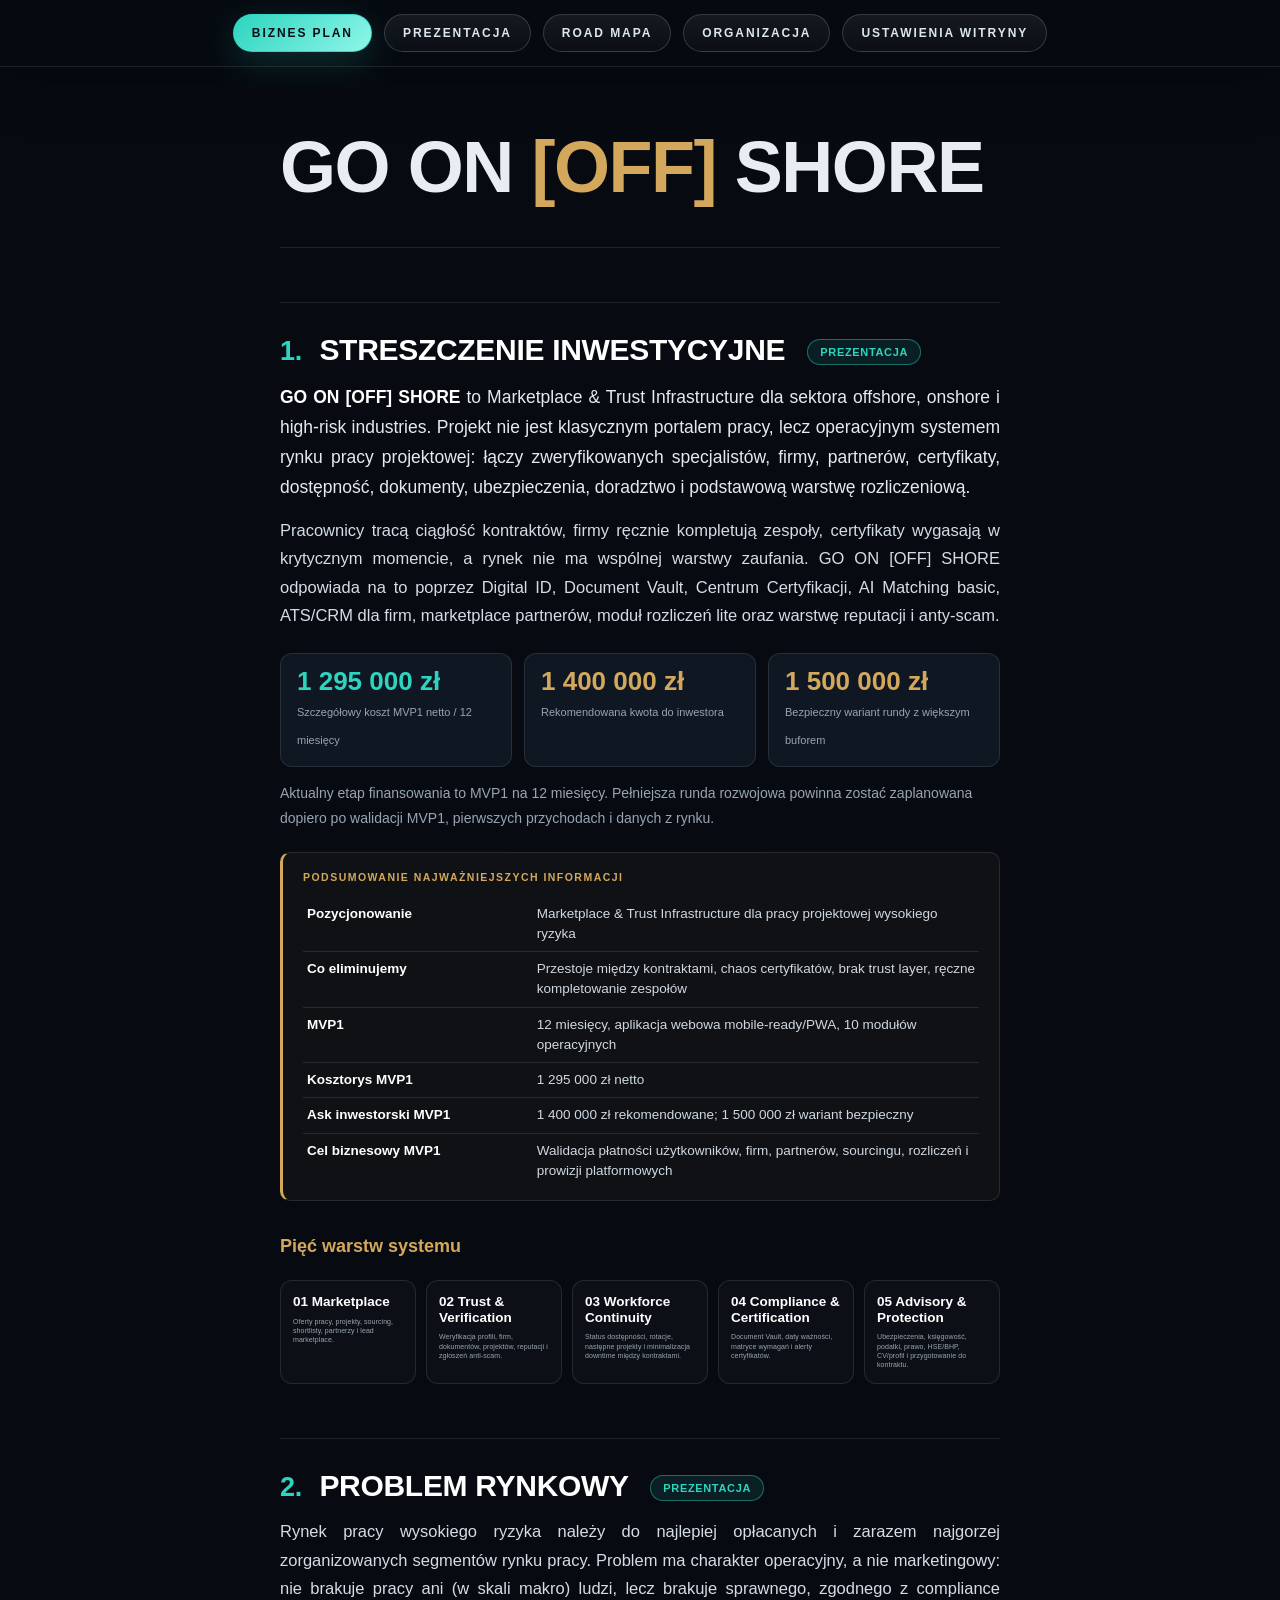
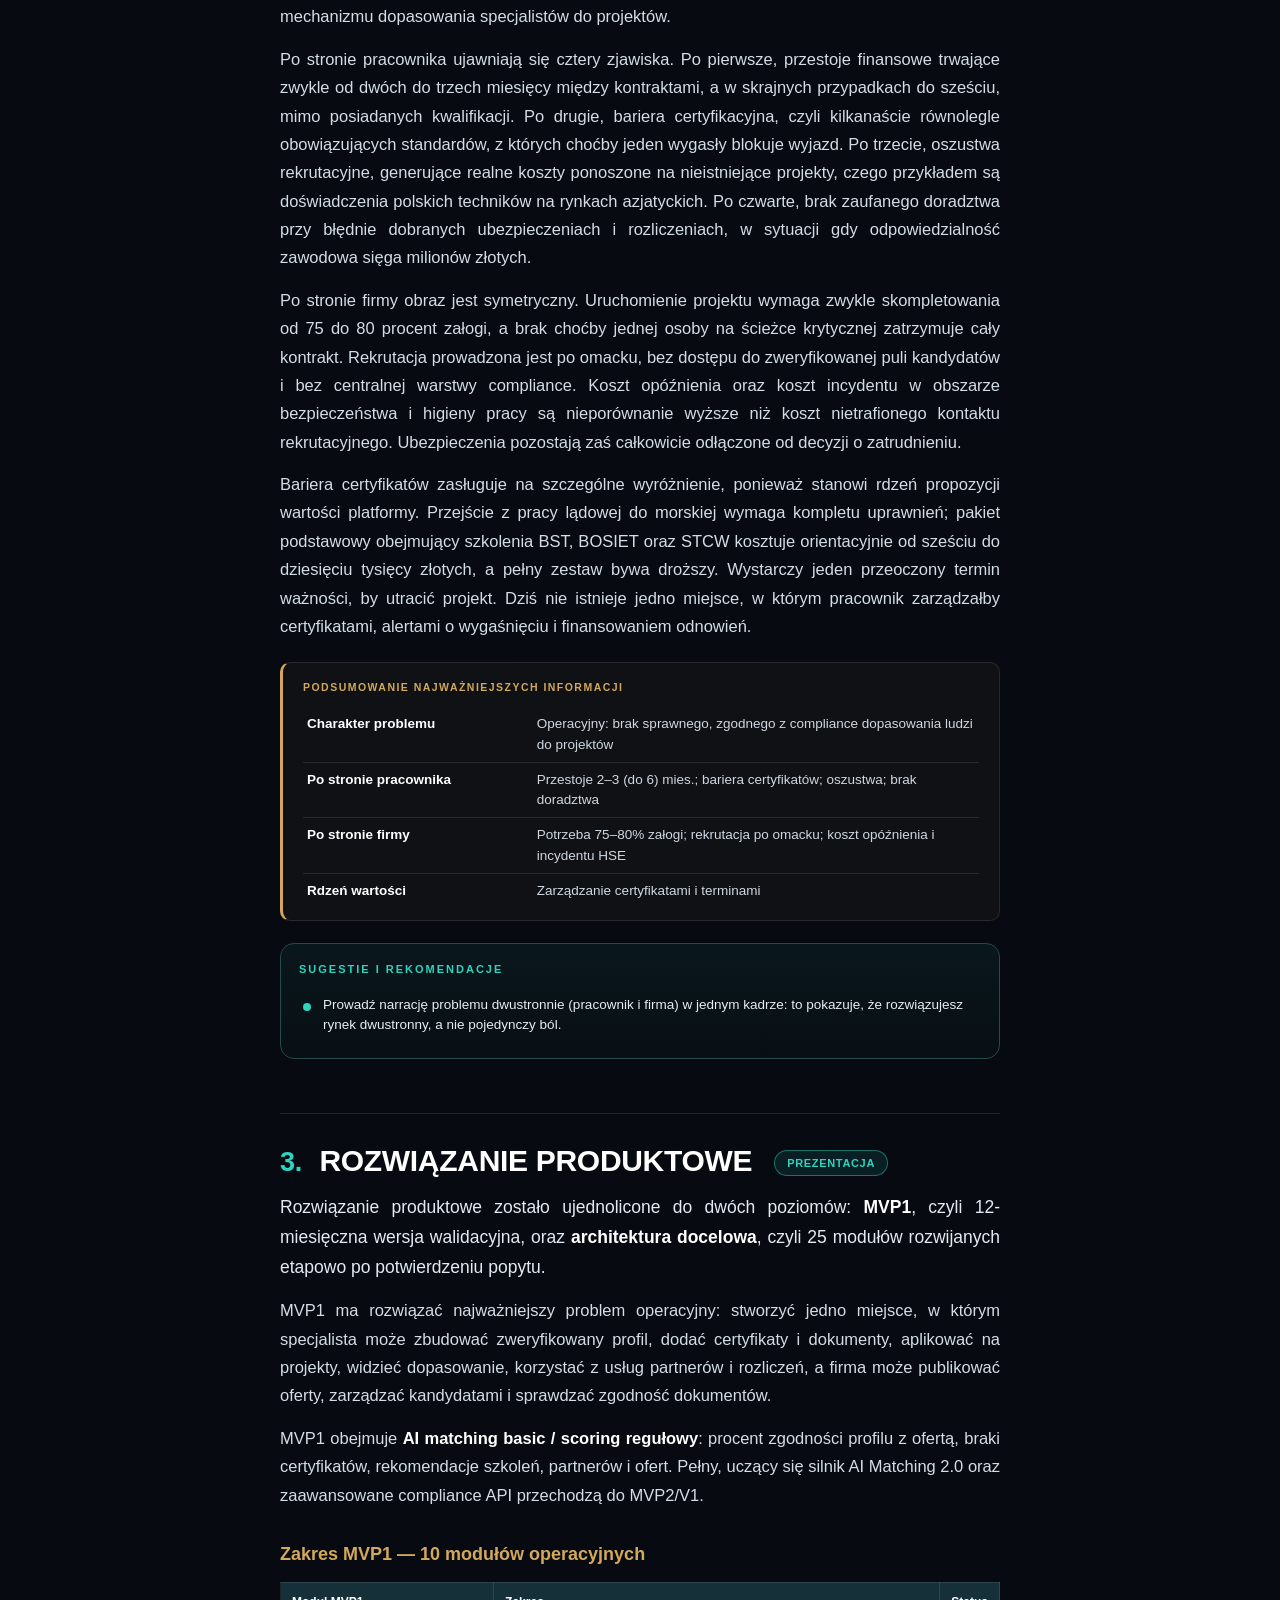
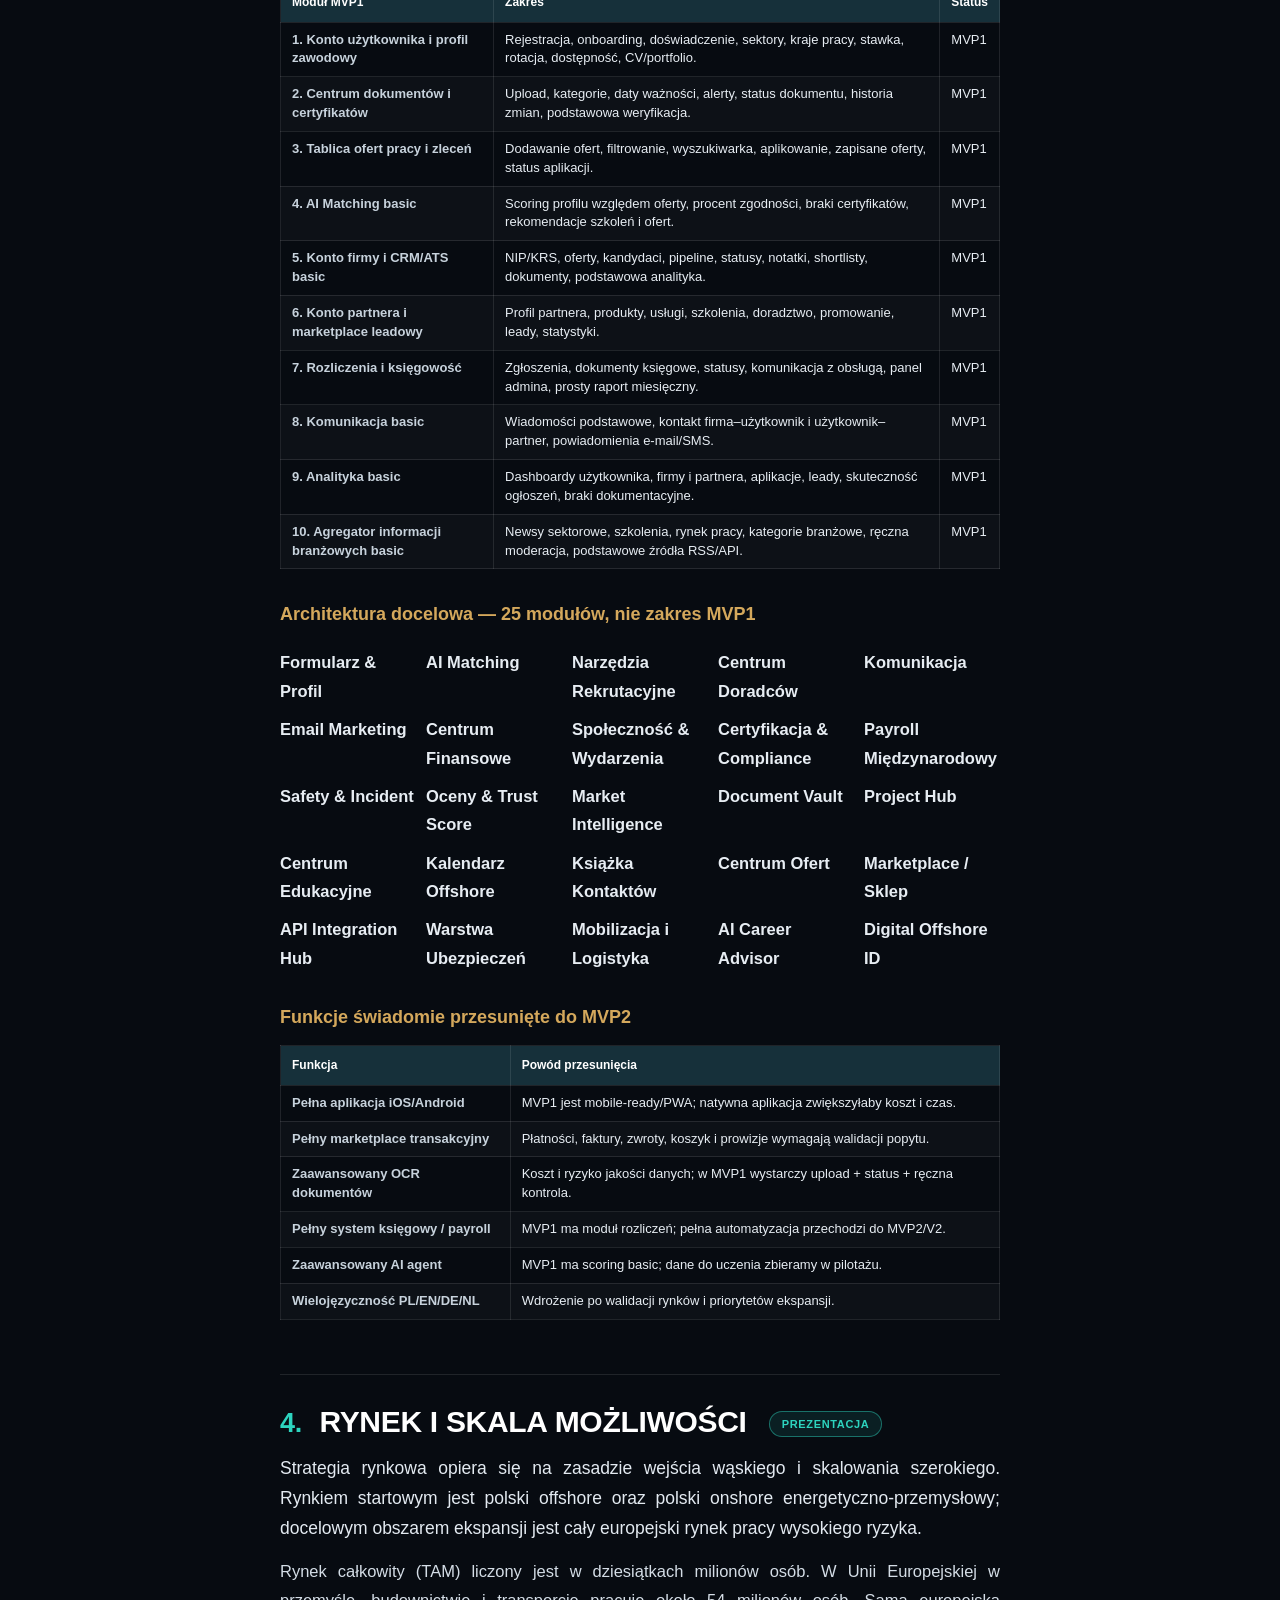
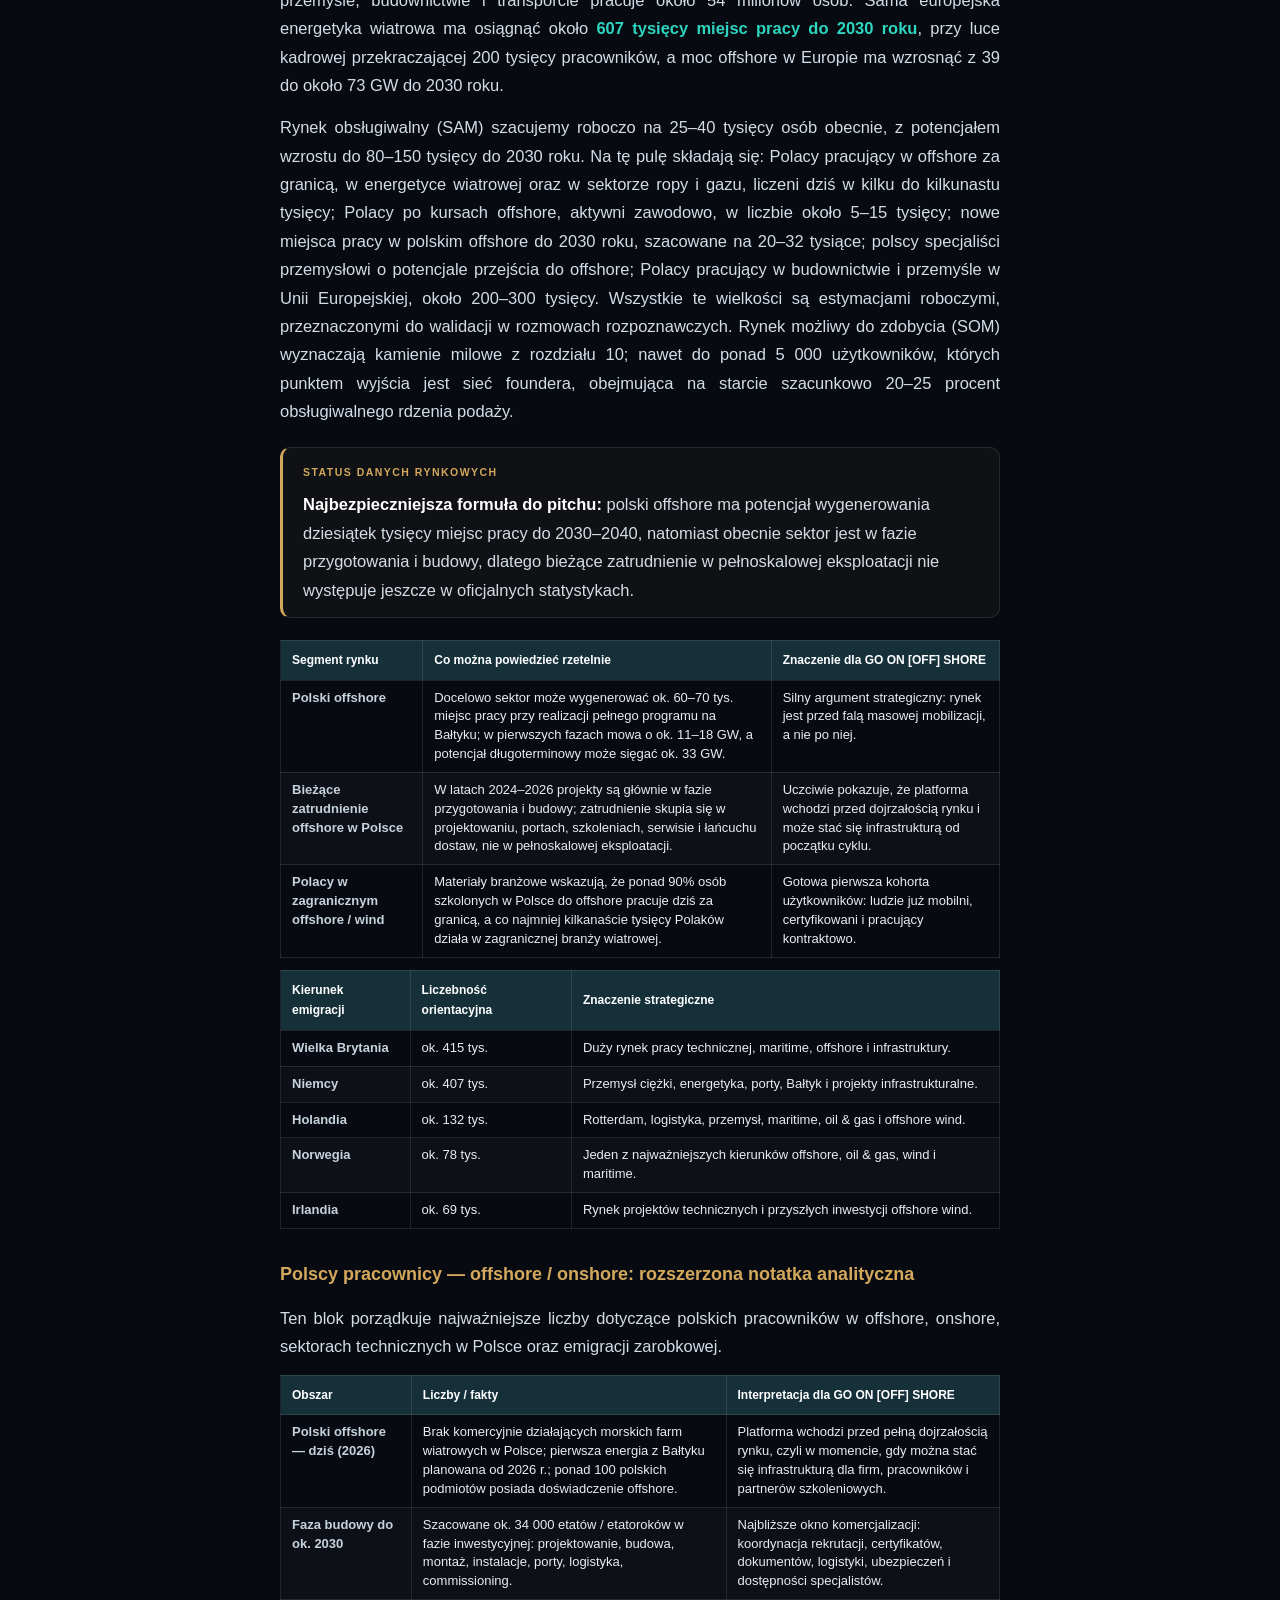
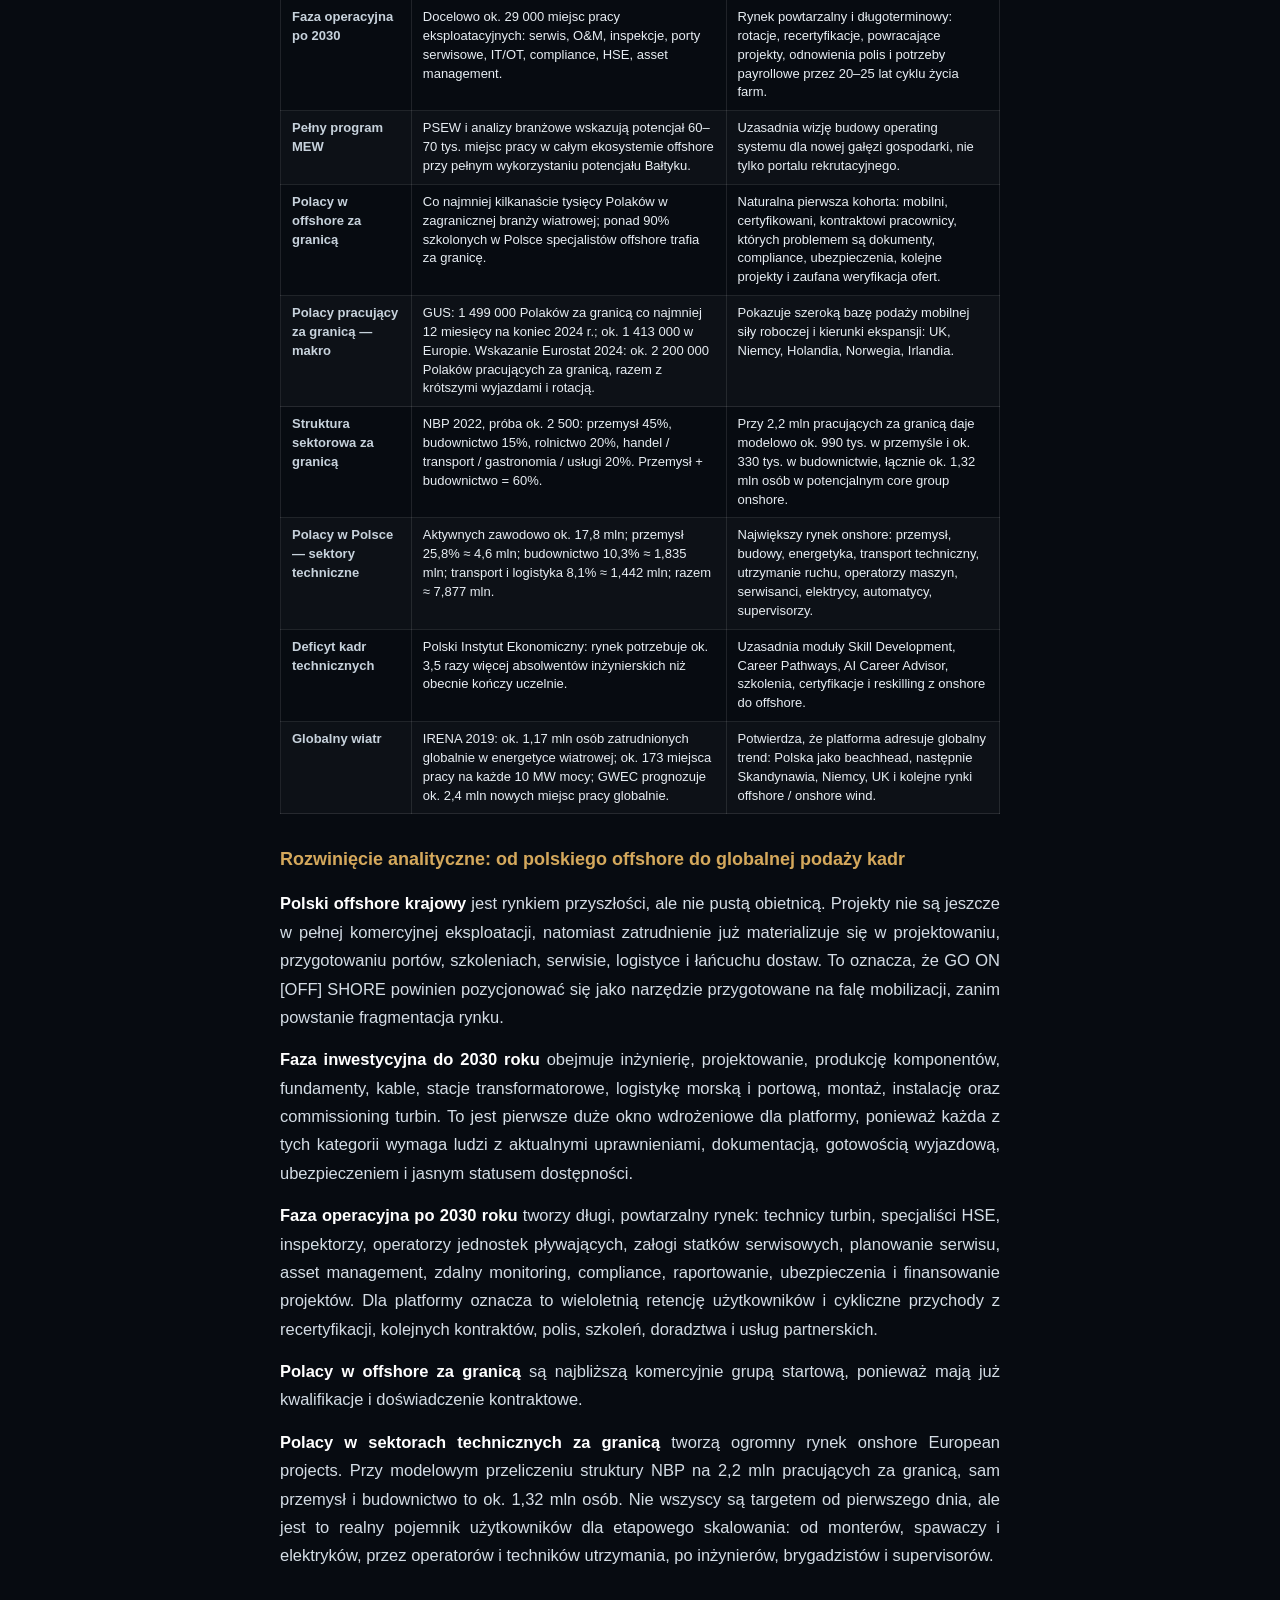
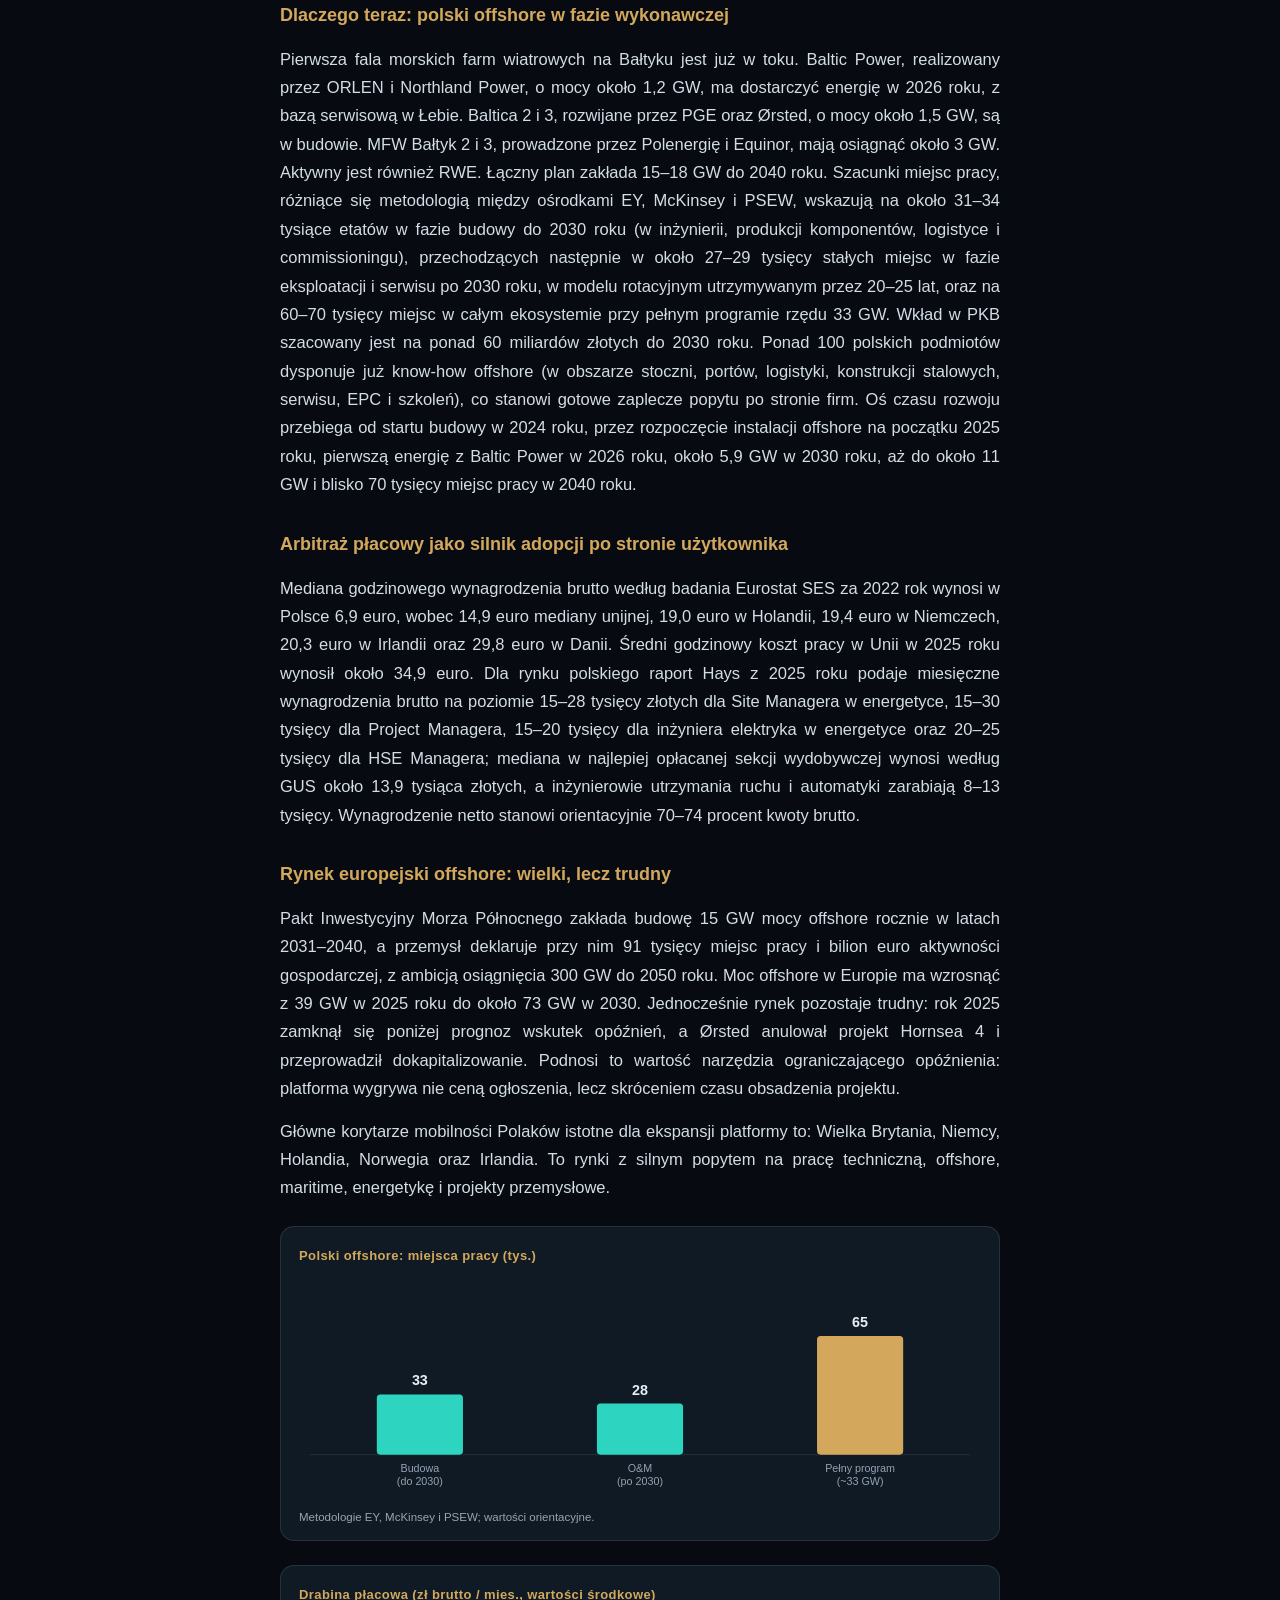
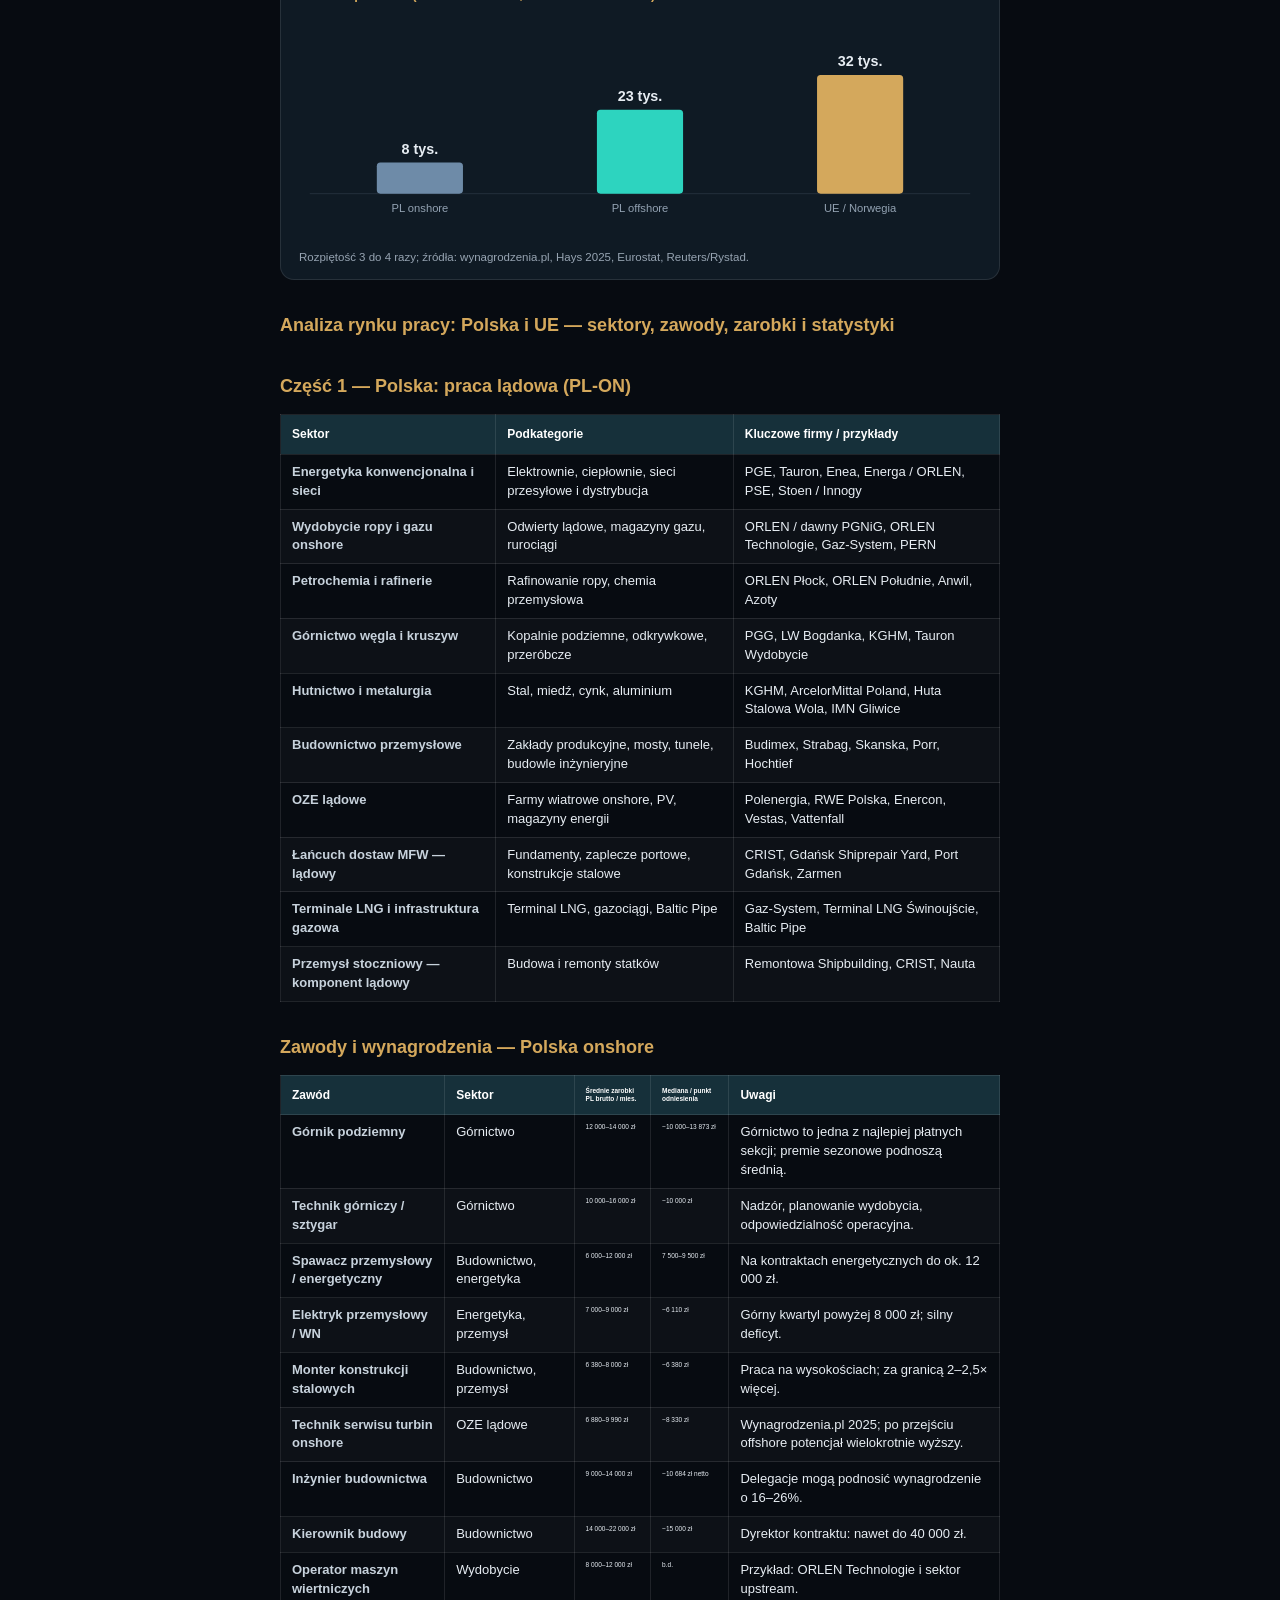
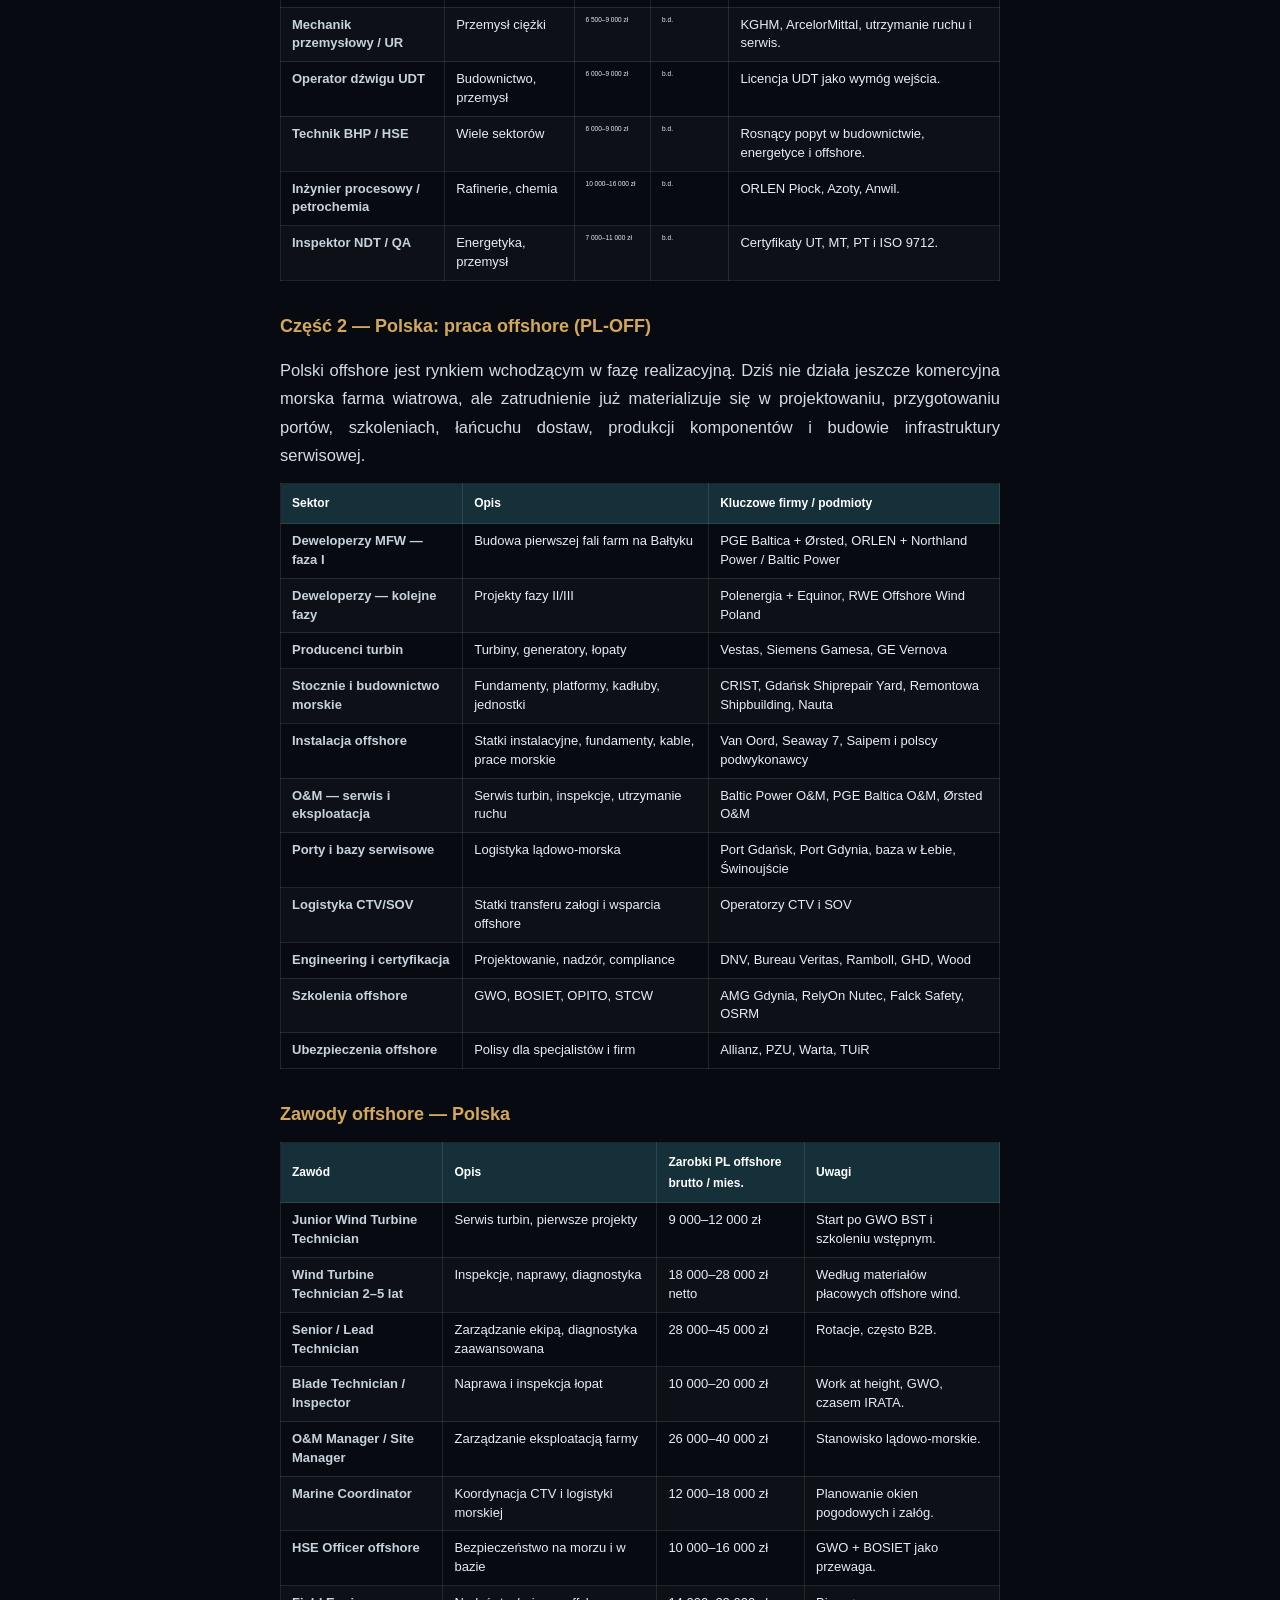
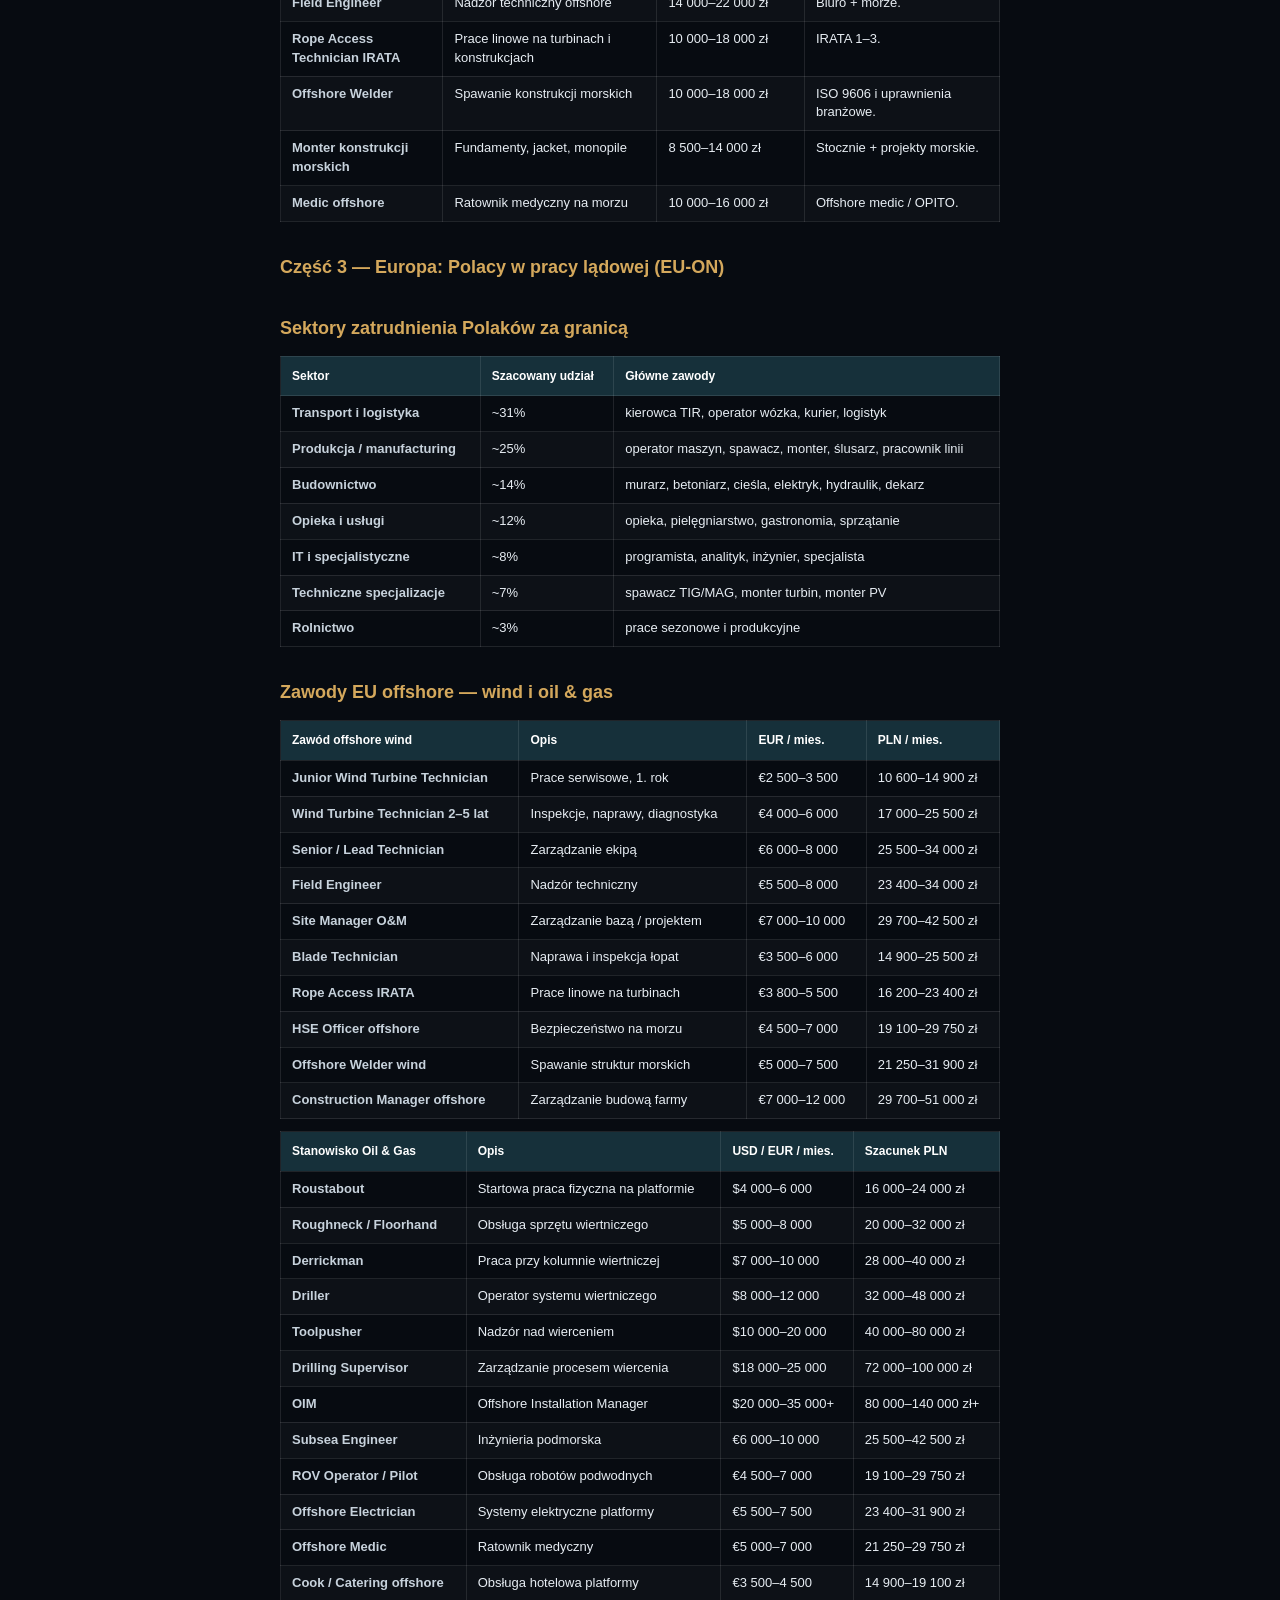
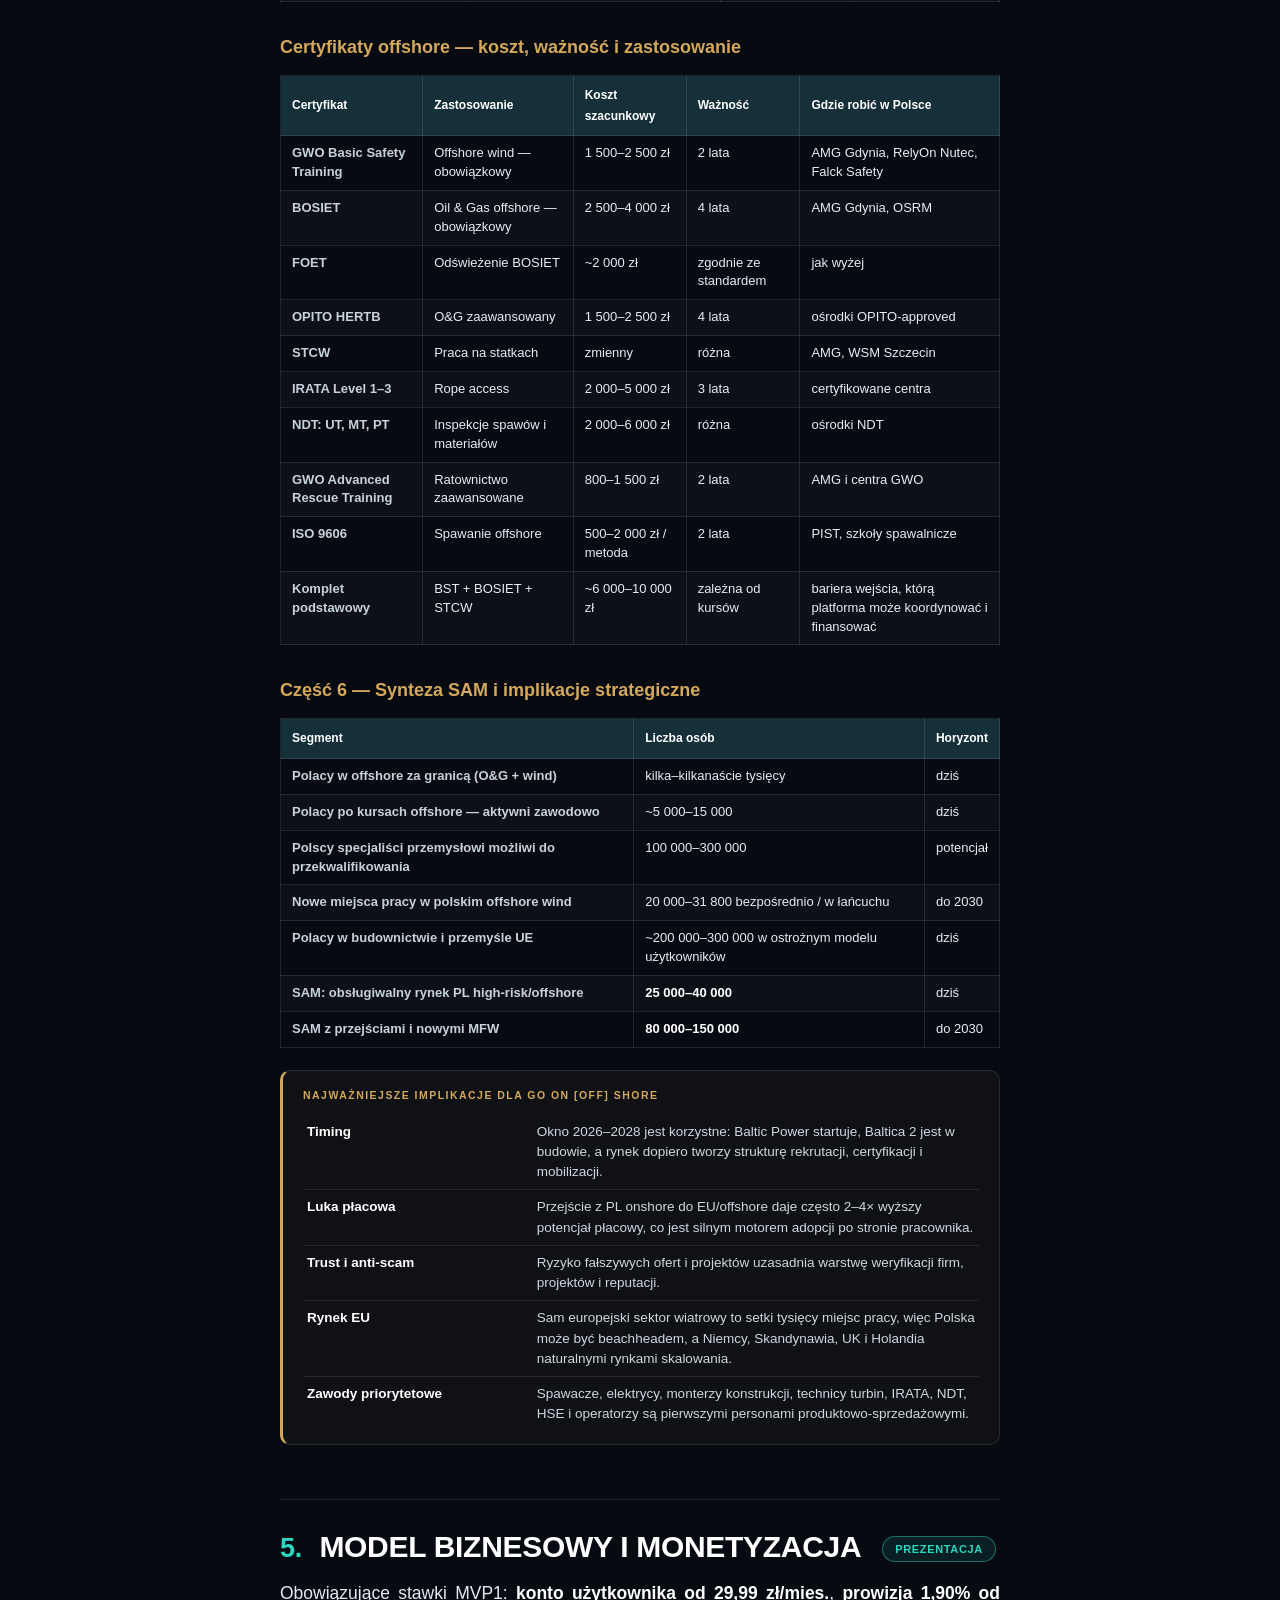
==== index.html @ 66e3c3c0 "Replace project with target preview HTML" ====
<!DOCTYPE html>

<html lang="pl">
<head>
<meta charset="utf-8"/>
<meta content="width=device-width, initial-scale=1.0" name="viewport"/>
<title>GO ON [OFF] SHORE · Biznesplan inwestycyjny v4.35 (roadmap clickable Q versions)</title>
<style>
  :root{
    --bg:#070B11; --panel:#0F1822; --line:rgba(255,255,255,.10);
    --teal:#2DD4BF; --gold:#D4A85C; --text:#E7EDF3; --muted:#97a4b2;
    --display:'Helvetica Neue',Helvetica,Arial,sans-serif;
    --body:Arial,'Helvetica Neue',Helvetica,sans-serif;
  }
  *{box-sizing:border-box}
  body{margin:0; background:var(--bg); color:var(--text); font-family:var(--body); font-size:16.5px; line-height:1.72;
    background-image:radial-gradient(900px 500px at 85% -5%, rgba(45,212,191,.07), transparent 60%);
    -webkit-print-color-adjust:exact; print-color-adjust:exact;}
  .wrap{max-width:780px; margin:0 auto; padding:0 30px 110px}
  .cover{padding:64px 0 44px; border-bottom:1px solid var(--line); margin-bottom:8px}
  .kicker{font-family:var(--display); font-size:12px; letter-spacing:.32em; text-transform:uppercase; color:var(--teal); margin-bottom:24px}
  h1{font-family:var(--display); font-weight:700; font-size:clamp(40px,8vw,72px); line-height:1.0; letter-spacing:-.02em; margin:0}
  h1 .br{color:var(--gold)}
  .sub{font-size:18px; color:#c4ced8; margin:22px 0 0; line-height:1.6}
  .meta{font-family:var(--display); font-size:13px; color:var(--muted); margin-top:26px; line-height:1.8}
  .meta b{color:var(--text)}
  .conf{font-size:12.5px; color:#6f7c8a; margin-top:24px; line-height:1.6; border-top:1px solid var(--line); padding-top:18px}
  h2{text-transform:uppercase; font-family:var(--display); font-weight:700; font-size:clamp(22px,3.6vw,30px); line-height:1.15; letter-spacing:-.01em; color:#fff;
     margin:54px 0 6px; padding-top:30px; border-top:1px solid var(--line)}
  h2 .n{color:var(--teal); font-size:.9em; margin-right:.35em; font-weight:700}
  h3{font-family:var(--display); font-weight:700; font-size:18px; color:var(--gold); margin:30px 0 4px}
  p{margin:14px 0; color:#d4dde6; text-align:justify; hyphens:auto}
  p.lead{font-size:17.5px; color:#e3eaf1}
  strong{color:#fff; font-weight:700}
  em{color:#c9d3dd}
  .small{font-size:14px; color:var(--muted); text-align:left}
  .end{margin-top:64px; padding-top:26px; border-top:1px solid var(--line); font-family:var(--display); font-size:12px; letter-spacing:.12em; text-transform:uppercase; color:var(--muted); text-align:center}
  @media print{ body{background:#fff; color:#111} p{color:#222} h2,h1{color:#000} }
  .sum{border:1px solid var(--line); border-left:3px solid var(--gold); background:rgba(212,168,92,.045); border-radius:10px; padding:15px 20px 12px; margin:22px 0 6px; text-align:left}
  .sum .st{font-family:var(--display); font-size:10.5px; letter-spacing:.14em; text-transform:uppercase; color:var(--gold); font-weight:700; margin:0 0 11px}
  .sumtbl{width:100%; border-collapse:collapse; font-size:13.5px}
  .sumtbl td{padding:7px 4px; border-bottom:1px solid var(--line); color:#cfd8e2; vertical-align:top; text-align:left; line-height:1.5}
  .sumtbl tr:last-child td{border-bottom:none}
  .sumtbl td.k{color:#fff; font-weight:700; width:34%; padding-right:14px}
  .pcards{display:grid; grid-template-columns:repeat(3,1fr); gap:14px; margin:16px 0 8px}
  @media(max-width:680px){.pcards{grid-template-columns:1fr}}
  .pcard{border:1px solid var(--line); border-top:3px solid var(--teal); border-radius:12px; background:rgba(255,255,255,.022); padding:15px 16px 13px}
  .pcard.firma{border-top-color:var(--gold)}
  .pcard.partner{border-top-color:#6E8BA8}
  .pcard .ph{font-family:var(--display); font-weight:700; font-size:16px; color:#fff; margin:0}
  .pcard .pw{font-size:11px; color:var(--muted); margin:2px 0 12px}
  .ptier{padding:8px 0; border-bottom:1px solid var(--line)}
  .ptier:last-of-type{border-bottom:none}
  .ptier .tn{font-size:13px; color:#fff; font-weight:700; margin-bottom:3px}
  .ptier .pl{display:flex; justify-content:space-between; gap:10px; font-family:var(--display); font-size:12.5px}
  .ptier .pl .m{color:var(--teal); font-weight:700}
  .ptier .pl .y{color:var(--muted)}
  .pcard .pnote{font-size:11px; color:var(--muted); margin-top:11px; line-height:1.45}
  html{scroll-behavior:smooth}
  h2,header.cover{scroll-margin-top:14px}
.cfg{border:1px solid var(--line); border-left:3px solid var(--teal); background:rgba(45,212,191,.045); border-radius:10px; padding:15px 20px 13px; margin:18px 0}
  .cfg .ct{font-family:var(--display); font-size:10.5px; letter-spacing:.14em; text-transform:uppercase; color:var(--teal); font-weight:700; margin:0 0 9px}
  .cfg p{margin:0 0 9px} .cfg p:last-child{margin-bottom:0}
  .cmpwrap{overflow-x:auto; margin:12px 0 6px}
  .cmptbl{width:100%; border-collapse:collapse; font-size:12.5px; min-width:560px}
  .cmptbl th,.cmptbl td{padding:8px 10px; border-bottom:1px solid var(--line); text-align:left; vertical-align:top; line-height:1.45}
  .cmptbl thead th{font-family:var(--display); font-weight:700; color:#fff; border-bottom:1px solid rgba(255,255,255,.22); white-space:nowrap}
  .cmptbl thead th.w{color:var(--teal)} .cmptbl thead th.f{color:var(--gold)}
  .cmptbl td.k{color:#fff; font-weight:700} .cmptbl td.pr{font-family:var(--display); font-weight:700; color:#e7edf3}
  .cmptbl tbody tr:last-child td{border-bottom:none}

/* === Uzupełnienia z pliku 2: wykresy, rekomendacje, tabelki pitch deck === */
:root{--bg2:#0C141D;--panel2:#0F1A24;--steel:#6E8BA8;--tx:#E7EDF3;--mut:#93A2B2;--soft:#C7D2DC}
.chips{display:flex;flex-wrap:wrap;gap:12px;margin:24px 0 6px}
.chip{flex:1 1 160px;background:var(--panel);border:1px solid var(--line);border-radius:12px;padding:14px 16px;text-align:left}
.chip b{display:block;font-size:26px;color:var(--teal);font-family:var(--display);line-height:1.05}
.chip.g b{color:var(--gold)}
.chip span{font-size:11px;color:var(--muted);line-height:1.35}
.chart{margin:24px 0;background:var(--panel2);border:1px solid var(--line);border-radius:14px;padding:18px 18px 14px;text-align:left}
.chart figcaption{font-size:13px;font-weight:bold;color:var(--gold);letter-spacing:.4px;margin-bottom:10px;font-family:var(--display)}
.cbody{width:100%}
.svg{display:block;max-width:100%;height:auto}
.cap{font-size:11.5px;color:var(--muted);margin:8px 0 0;text-align:left;line-height:1.45}
.donutwrap{display:flex;align-items:center;gap:26px;flex-wrap:wrap}
.donut{flex:0 0 auto}
.legend{list-style:none;margin:0;padding:0;flex:1 1 230px;min-width:230px}
.legend li{display:flex;align-items:center;gap:10px;padding:5px 0;font-size:13.5px;border-bottom:1px solid rgba(255,255,255,.05)}
.legend .sw{width:14px;height:14px;border-radius:3px;flex:0 0 auto}
.legend .lg-l{flex:1 1 auto;color:var(--text)}
.legend .lg-v{font-weight:bold;color:var(--soft)}
.sug{background:linear-gradient(180deg,rgba(45,212,191,.06),rgba(45,212,191,.02));border:1px solid #234b48;border-radius:14px;padding:16px 18px;margin:22px 0 10px;text-align:left}
.sgh{margin:0 0 10px;font-size:11px;letter-spacing:2px;font-weight:bold;color:var(--teal);font-family:var(--display);text-transform:uppercase}
.sug ul{margin:0;padding:0;list-style:none}
.sug li{position:relative;padding:6px 0 6px 24px;font-size:13.5px;color:var(--text);text-align:left;line-height:1.5}
.sug li:before{content:"";position:absolute;left:4px;top:14px;width:8px;height:8px;border-radius:50%;background:var(--teal)}
.dt{width:100%;border-collapse:collapse;font-size:13px;min-width:520px}
.dt th{background:#16303a;color:#fff;text-align:left;padding:9px 11px;font-size:12px;border:1px solid var(--line)}
.dt td{padding:8px 11px;border:1px solid var(--line);color:var(--text);vertical-align:top;line-height:1.45}
.dt tr:nth-child(even) td{background:rgba(255,255,255,.025)}
.dt td.k{color:var(--soft);font-weight:bold}
.dt.onshore-jobs th:nth-child(3), .dt.onshore-jobs td:nth-child(3), .dt.onshore-jobs th:nth-child(4), .dt.onshore-jobs td:nth-child(4){font-size:50%;line-height:1.25}
.subh{font-family:var(--display);font-size:18px;font-weight:bold;color:var(--gold);margin:30px 0 8px}
.merge-note{border:1px solid var(--line);border-left:3px solid var(--teal);background:rgba(45,212,191,.045);border-radius:10px;padding:15px 20px 13px;margin:22px 0 0;text-align:left}
.merge-note .ct{font-family:var(--display);font-size:10.5px;letter-spacing:.14em;text-transform:uppercase;color:var(--teal);font-weight:700;margin:0 0 9px}
.merge-note p{margin:0;color:#d4dde6;text-align:left}

  .func-grid{display:grid;grid-template-columns:1fr;gap:14px;margin:18px 0 8px}
  .func-card{border:1px solid var(--line);border-radius:14px;background:rgba(255,255,255,.022);padding:16px 18px;text-align:left}
  .func-card h4{font-family:var(--display);font-size:16px;color:#fff;margin:0 0 10px}
  .func-card .mini{font-size:12px;color:var(--muted);margin:-4px 0 12px;text-align:left;line-height:1.45}
  .func-list{margin:0;padding:0;list-style:none}
  .func-list li{padding:8px 0;border-top:1px solid var(--line);font-size:13.5px;color:#d4dde6;line-height:1.55;text-align:left}
  .func-list li:first-child{border-top:none}
  .func-list b{color:#fff}
  .status-box{border:1px solid var(--line);border-left:3px solid var(--gold);background:rgba(212,168,92,.045);border-radius:10px;padding:15px 20px 13px;margin:22px 0;text-align:left}
  .status-box .ct{font-family:var(--display);font-size:10.5px;letter-spacing:.14em;text-transform:uppercase;color:var(--gold);font-weight:700;margin:0 0 9px}
  .status-box p{margin:0 0 9px;text-align:left}.status-box p:last-child{margin-bottom:0}

  .market-grid{display:grid;grid-template-columns:repeat(4,1fr);gap:12px;margin:18px 0 22px}
  .market-card{border:1px solid var(--line);border-radius:12px;background:rgba(255,255,255,.026);padding:14px 15px;text-align:left}
  .market-card b{display:block;font-family:var(--display);font-size:24px;line-height:1.08;color:var(--teal);margin-bottom:5px}
  .market-card.gold b{color:var(--gold)}
  .market-card span{display:block;font-size:12px;color:var(--muted);line-height:1.45}
  .market-note{border:1px solid var(--line);border-left:3px solid var(--teal);background:rgba(45,212,191,.04);border-radius:10px;padding:15px 20px 13px;margin:22px 0;text-align:left}
  .market-note .ct{font-family:var(--display);font-size:10.5px;letter-spacing:.14em;text-transform:uppercase;color:var(--teal);font-weight:700;margin:0 0 9px}
  .market-note p{margin:0 0 9px;text-align:left}.market-note p:last-child{margin-bottom:0}
  .mini-list{margin:6px 0 12px 20px;padding:0;color:#cfd8e2}.mini-list li{margin:5px 0;text-align:left;line-height:1.55}
  @media(max-width:780px){.market-grid{grid-template-columns:repeat(2,1fr)}}
  @media(max-width:520px){.market-grid{grid-template-columns:1fr}}
@media(max-width:680px){.chips{grid-template-columns:1fr}.chip{flex-basis:100%}.donutwrap{gap:12px}.legend{min-width:100%}}

  .riskgrid{display:grid;grid-template-columns:repeat(3,1fr);gap:12px;margin:18px 0 22px}
  .riskcard{border:1px solid var(--line);border-radius:12px;background:rgba(255,255,255,.026);padding:14px 15px;text-align:left}
  .riskcard b{display:block;font-family:var(--display);font-size:20px;line-height:1.12;color:var(--teal);margin-bottom:5px}
  .riskcard.gold b{color:var(--gold)}
  .riskcard span{display:block;font-size:12px;color:var(--muted);line-height:1.45}
  .source-note{font-size:12px;color:var(--muted);text-align:left;margin:8px 0 18px;line-height:1.5}
  .pathbox{border:1px dashed rgba(45,212,191,.45);background:rgba(45,212,191,.035);border-radius:12px;padding:16px 18px;margin:16px 0;text-align:left}
  .pathbox .step{padding:9px 0;border-bottom:1px solid var(--line);font-size:13.5px;color:#d4dde6;line-height:1.55}
  .pathbox .step:last-child{border-bottom:none}
  .pathbox b{color:#fff}
  @media(max-width:780px){.riskgrid{grid-template-columns:1fr}}

  .modintro{border:1px solid var(--line); border-left:3px solid var(--teal); background:rgba(45,212,191,.045); border-radius:12px; padding:18px 20px; margin:20px 0 18px}
  .modintro p{margin:0 0 10px}.modintro p:last-child{margin-bottom:0}
  .module-grid{display:grid; grid-template-columns:repeat(5,1fr); gap:10px; margin:18px 0 22px}

  /* Pięć warstw systemu — mniejsze opisy pod tytułami */
  .system-layers .module-card{border:1px solid var(--line); background:rgba(255,255,255,.025); border-radius:12px; padding:13px 12px; min-height:96px; text-align:left}
  .system-layers .module-card b{display:block; color:#fff; font-family:var(--display); font-size:13.5px; line-height:1.15; margin-bottom:7px}
  .system-layers .module-card span{display:block; color:var(--muted); font-size:7px; line-height:1.35; text-align:left; letter-spacing:.01em}
  @media(max-width:780px){.module-grid{grid-template-columns:repeat(2,1fr)}}
  @media(max-width:520px){.module-grid{grid-template-columns:1fr}}
  .module-kpi{border:1px solid var(--line); background:rgba(255,255,255,.025); border-radius:12px; padding:13px 12px; min-height:88px}
  .module-kpi b{display:block; color:var(--teal); font-family:var(--display); font-size:20px; line-height:1.05; margin-bottom:6px}
  .module-kpi span{display:block; color:var(--muted); font-size:12px; line-height:1.35; text-align:left}
  .acc{border:1px solid var(--line); border-radius:12px; background:rgba(255,255,255,.022); margin:10px 0; overflow:hidden}
  .acc>summary{cursor:pointer; list-style:none; padding:13px 16px; font-family:var(--display); font-weight:700; font-size:14px; color:var(--teal); display:flex; align-items:center; gap:10px; text-align:left}
  .acc>summary::-webkit-details-marker{display:none}
  .acc>summary:before{content:"+"; display:inline-flex; align-items:center; justify-content:center; width:18px; height:18px; border:1px solid var(--teal); border-radius:5px; font-size:14px; line-height:1; color:var(--teal); flex:0 0 auto}
  .acc[open]>summary:before{content:"−"}
  .accbody{padding:4px 16px 15px; border-top:1px solid var(--line)}
  .accbody p{font-size:13.5px; margin:10px 0 8px; color:#cfd8e2}
  ul.plain{margin:6px 0 8px; padding-left:20px}
  ul.plain li{margin:4px 0; font-size:13.2px; color:#cfd8e2; text-align:left; line-height:1.48}
  .phase-tag{display:inline-block; border:1px solid var(--line); border-radius:999px; padding:2px 8px; font-size:11px; color:var(--gold); margin-left:6px; font-weight:700}

  .teal-text{color:var(--teal);font-weight:700}


  /* Widoki projektu: Biznes Plan / Prezentacja / Road Mapa */
  .top-appbar{
    position:sticky; top:0; z-index:999;
    width:100%; border-bottom:1px solid rgba(255,255,255,.10);
    background:rgba(7,11,17,.92); backdrop-filter:blur(14px);
    box-shadow:0 18px 50px rgba(0,0,0,.28);
  }
  .top-appbar-inner{max-width:1040px; margin:0 auto; padding:14px 22px; display:flex; align-items:center; justify-content:center; gap:12px; flex-wrap:wrap}
  .view-btn{
    appearance:none; border:1px solid rgba(255,255,255,.16); cursor:pointer;
    background:linear-gradient(180deg, rgba(255,255,255,.065), rgba(255,255,255,.025));
    color:#dbe6ee; border-radius:999px; padding:11px 18px;
    font-family:var(--display); font-size:12px; letter-spacing:.16em; text-transform:uppercase; font-weight:700;
    transition:transform .18s ease, border-color .18s ease, background .18s ease, color .18s ease, box-shadow .18s ease;
  }
  .view-btn:hover{transform:translateY(-1px); border-color:rgba(45,212,191,.45); color:#fff; box-shadow:0 0 0 3px rgba(45,212,191,.08)}
  .view-btn.active{color:#071015; border-color:rgba(45,212,191,.85); background:linear-gradient(135deg, var(--teal), #8ff6e9); box-shadow:0 10px 36px rgba(45,212,191,.18)}
  .page-view{display:none}
  .page-view.active{display:block}
  .presentation-shell{max-width:1400px; min-height:calc(100vh - 72px); margin:0 auto; padding:34px 24px 80px; display:flex; flex-direction:column; justify-content:center}
  .presentation-top{display:flex; align-items:flex-end; justify-content:space-between; gap:20px; margin-bottom:18px; color:var(--muted); font-family:var(--display); font-size:12px; letter-spacing:.18em; text-transform:uppercase}
  .slide-titlebar{display:flex; align-items:center; justify-content:center; gap:12px; text-align:center; margin:0 auto 24px; font-family:var(--display); font-size:clamp(18px,2vw,30px); line-height:1.2; font-weight:900; letter-spacing:.06em; text-transform:uppercase; color:#fff; text-shadow:0 0 26px rgba(45,212,191,.14)}
  .slide-titlebar .hash{color:var(--teal); letter-spacing:-.02em}
  .slide-titlebar .name{max-width:980px}
  .slide-stage{position:relative; border:1px solid rgba(255,255,255,.12); border-radius:28px; overflow:hidden; min-height:960px; background:radial-gradient(1000px 525px at 80% 10%, rgba(45,212,191,.12), transparent 62%), linear-gradient(135deg, rgba(15,24,34,.98), rgba(8,13,20,.98)); box-shadow:0 32px 80px rgba(0,0,0,.42)}
  .deck-slide{display:none; min-height:960px; padding:80px 98px; align-items:flex-start; justify-content:center; text-align:center}
  .deck-slide.active{display:flex}
  .deck-slide-body{max-width:760px; text-align:left; font-size:17px; line-height:1.7; color:#dfe6ee; white-space:pre-line}
  .slide-content{width:100%; max-width:1180px; margin:0 auto; text-align:left; display:flex; flex-direction:column; gap:22px}
  .slide-thesis{font-family:var(--display); font-size:clamp(16px,1.8vw,22px); line-height:1.4; font-weight:800; color:#fff; letter-spacing:.01em; max-width:980px}
  .slide-subtitle{font-size:13px; letter-spacing:.10em; text-transform:uppercase; color:var(--muted); margin-top:-8px}
  .slide-grid-2{display:grid; grid-template-columns:1fr 1fr; gap:18px}
  .slide-grid-3{display:grid; grid-template-columns:1fr 1fr 1fr; gap:18px}
  .slide-grid-5{display:grid; grid-template-columns:repeat(5, 1fr); gap:14px}
  .slide-card{border:1px solid rgba(255,255,255,.14); border-radius:18px; padding:18px 20px; background:linear-gradient(180deg, rgba(255,255,255,.04), rgba(255,255,255,.015)); min-width:0}
  .slide-card.accent-red{border-color:rgba(248,113,113,.4); box-shadow:0 0 0 1px rgba(248,113,113,.08) inset}
  .slide-card.accent-amber{border-color:rgba(251,191,36,.4); box-shadow:0 0 0 1px rgba(251,191,36,.08) inset}
  .slide-card.accent-purple{border-color:rgba(192,132,252,.4); box-shadow:0 0 0 1px rgba(192,132,252,.08) inset}
  .slide-card.accent-teal{border-color:rgba(45,212,191,.4); box-shadow:0 0 0 1px rgba(45,212,191,.08) inset}
  .slide-card.accent-green{border-color:rgba(52,211,153,.4); box-shadow:0 0 0 1px rgba(52,211,153,.08) inset}
  .slide-card h4{margin:0 0 8px; font-family:var(--display); font-size:13px; letter-spacing:.08em; text-transform:uppercase; color:#fff}
  .slide-card .kpi{font-family:var(--display); font-size:clamp(20px,2.4vw,30px); font-weight:900; color:var(--teal); line-height:1.1; margin-bottom:6px}
  .slide-card p{margin:0; font-size:13px; line-height:1.55; color:#cdd7e1}
  .slide-conclusion{border-radius:18px; padding:18px 24px; background:linear-gradient(135deg, rgba(45,212,191,.16), rgba(45,212,191,.04)); border:1px solid rgba(45,212,191,.35); font-family:var(--display); font-size:clamp(14px,1.5vw,17px); font-weight:800; color:#fff; line-height:1.5}
  .slide-tablewrap{overflow-x:auto; border:1px solid rgba(255,255,255,.12); border-radius:16px}
  .slide-table{width:100%; min-width:560px; border-collapse:separate; border-spacing:0; font-size:13px; color:#dbe6ee}
  .slide-table th,.slide-table td{border-bottom:1px solid rgba(255,255,255,.08); border-right:1px solid rgba(255,255,255,.06); padding:9px 14px; text-align:left; vertical-align:top}
  .slide-table th:last-child,.slide-table td:last-child{border-right:0}
  .slide-table tr:last-child td{border-bottom:0}
  .slide-table thead th{font-family:var(--display); font-size:11px; letter-spacing:.08em; text-transform:uppercase; color:var(--muted); background:rgba(255,255,255,.03)}
  .slide-chips{display:flex; flex-wrap:wrap; gap:10px; align-items:center}
  .slide-chip{border:1px solid rgba(255,255,255,.18); border-radius:999px; padding:8px 16px; font-size:12px; letter-spacing:.04em; color:#dfe6ee; background:rgba(255,255,255,.03)}
  @media(max-width:900px){
    .slide-grid-2,.slide-grid-3{grid-template-columns:1fr}
    .slide-grid-5{grid-template-columns:repeat(2, 1fr)}
  }
  .responsive-grid-3{display:grid; grid-template-columns:1fr 1.08fr 1fr; gap:18px; align-items:stretch; margin-bottom:24px}
  .responsive-grid-5{display:grid; grid-template-columns:repeat(5, 1fr); gap:8px; margin-bottom:24px}
  .responsive-grid-3b{display:grid; grid-template-columns:1fr 1fr 1fr; gap:18px; align-items:stretch; margin-bottom:22px}
  @media(max-width:900px){
    .responsive-grid-3,.responsive-grid-3b{grid-template-columns:1fr !important}
    .responsive-grid-5{grid-template-columns:repeat(2, 1fr) !important}
  }
  .slide-arrow{position:absolute; top:50%; transform:translateY(-50%); width:54px; height:54px; border-radius:50%; border:1px solid rgba(255,255,255,.16); background:rgba(7,11,17,.74); color:#fff; cursor:pointer; font-size:34px; line-height:1; display:flex; align-items:center; justify-content:center; transition:background .18s ease, border-color .18s ease, transform .18s ease}
  .slide-arrow:hover{background:rgba(45,212,191,.18); border-color:rgba(45,212,191,.58); transform:translateY(-50%) scale(1.04)}
  .slide-arrow.prev{left:22px}
  .slide-arrow.next{right:22px}
  .slide-dots{display:flex; justify-content:center; flex-wrap:wrap; gap:8px; margin-top:20px}
  .slide-dot{width:9px; height:9px; border-radius:50%; border:0; background:rgba(255,255,255,.24); cursor:pointer; padding:0}
  .slide-dot.active{background:var(--teal); box-shadow:0 0 0 5px rgba(45,212,191,.10)}
  .roadmap-view{min-height:calc(100vh - 72px); max-width:1320px; margin:0 auto; padding:54px 28px 110px; text-align:center}
  .roadmap-hero{margin:0 auto 28px; max-width:980px}
  .roadmap-hero h1{font-size:clamp(20px,2.6vw,34px); line-height:1.15; color:#fff; margin:0 0 10px; letter-spacing:.10em; text-transform:uppercase}
  .roadmap-hero p{margin:0; color:var(--muted); font-size:13px; letter-spacing:.08em; text-transform:uppercase}
  .roadmap-table-wrap{overflow-x:auto; border:1px solid rgba(255,255,255,.12); border-radius:22px; background:linear-gradient(180deg, rgba(255,255,255,.035), rgba(255,255,255,.015)); box-shadow:0 28px 70px rgba(0,0,0,.30)}
  .roadmap-q-table{width:100%; min-width:1120px; border-collapse:separate; border-spacing:0; font-size:12px; color:#dbe6ee}
  .roadmap-q-table th,.roadmap-q-table td{border-right:1px solid rgba(255,255,255,.08); border-bottom:1px solid rgba(255,255,255,.08); padding:10px 8px; vertical-align:middle}
  .roadmap-q-table th:last-child,.roadmap-q-table td:last-child{border-right:0}
  .roadmap-q-table tr:last-child td{border-bottom:0}
  .roadmap-q-table thead th{position:sticky; top:0; z-index:1; background:rgba(11,18,27,.96); color:var(--teal); font-family:var(--display); font-size:11px; letter-spacing:.10em; text-transform:uppercase; white-space:nowrap}
  .roadmap-q-table .version-col{width:190px; min-width:190px; text-align:left; background:rgba(255,255,255,.025)}
  .stage-btn{width:100%; display:flex; align-items:center; justify-content:space-between; gap:10px; border:1px solid rgba(255,255,255,.10); border-radius:14px; padding:12px 12px; background:rgba(255,255,255,.035); color:#fff; cursor:pointer; text-align:left; transition:transform .18s ease, border-color .18s ease, background .18s ease, box-shadow .18s ease}
  .stage-btn:hover,.stage-btn.active{transform:translateY(-1px); border-color:rgba(255,255,255,.28); background:rgba(255,255,255,.075); box-shadow:0 12px 30px rgba(0,0,0,.20)}
  .stage-btn span{font-family:var(--display); font-size:13px; line-height:1.15; font-weight:900; letter-spacing:.04em; text-transform:uppercase}
  .stage-dot{width:10px; min-width:10px; height:10px; border-radius:50%; box-shadow:0 0 0 5px rgba(255,255,255,.06)}
  .q-cell{height:70px; color:rgba(255,255,255,.22); text-align:center; font-weight:700}
  .q-cell.empty{background:rgba(255,255,255,.01)}
  .q-pill{width:100%; min-height:54px; border:1px solid rgba(255,255,255,.12); border-radius:15px; color:#fff; cursor:pointer; padding:9px 8px; display:flex; flex-direction:column; align-items:center; justify-content:center; gap:3px; transition:transform .18s ease, border-color .18s ease, filter .18s ease, box-shadow .18s ease}
  .q-pill:hover,.q-pill.active{transform:translateY(-2px); border-color:rgba(255,255,255,.42); filter:brightness(1.08); box-shadow:0 12px 26px rgba(0,0,0,.24)}
  .q-label{display:block; color:#fff; font-family:var(--display); font-size:13px; line-height:1.1; text-transform:uppercase; letter-spacing:.04em}
  .q-note{display:block; color:rgba(255,255,255,.78); font-size:10px; line-height:1.15; font-weight:600}
  .stage-mvp1{--stage:#facc15; --stage-rgb:250,204,21}
  .stage-two{--stage:#22c55e; --stage-rgb:34,197,94}
  .stage-three{--stage:#166534; --stage-rgb:22,101,52}
  .stage-four{--stage:#38bdf8; --stage-rgb:56,189,248}
  .stage-five{--stage:#1d4ed8; --stage-rgb:29,78,216}
  .stage-mvp1 .stage-dot,.stage-two .stage-dot,.stage-three .stage-dot,.stage-four .stage-dot,.stage-five .stage-dot{background:var(--stage)}
  .q-pill.stage-mvp1,.q-pill.stage-two,.q-pill.stage-three,.q-pill.stage-four,.q-pill.stage-five{background:linear-gradient(135deg, rgba(var(--stage-rgb),.36), rgba(var(--stage-rgb),.13)); box-shadow:inset 0 0 0 1px rgba(var(--stage-rgb),.20)}
  .roadmap-details{margin:28px auto 0; max-width:1180px; text-align:left}
  .roadmap-detail{display:none; border:1px solid rgba(255,255,255,.12); border-radius:24px; padding:24px; background:linear-gradient(180deg, rgba(255,255,255,.045), rgba(255,255,255,.018)); box-shadow:0 24px 60px rgba(0,0,0,.22)}
  .roadmap-detail.active{display:block}
  .roadmap-detail-head{display:flex; align-items:flex-start; justify-content:space-between; gap:18px; margin-bottom:18px}
  .roadmap-detail-title{margin:0; color:#fff; font-family:var(--display); font-size:22px; line-height:1.12; letter-spacing:.05em; text-transform:uppercase}
  .roadmap-detail-meta{display:inline-flex; align-items:center; gap:8px; border:1px solid rgba(var(--stage-rgb),.30); border-radius:999px; padding:7px 11px; color:#fff; background:rgba(var(--stage-rgb),.12); font-size:11px; font-weight:800; letter-spacing:.08em; text-transform:uppercase; white-space:nowrap}
  .roadmap-q-details{display:grid; grid-template-columns:repeat(auto-fit,minmax(210px,1fr)); gap:14px}
  .roadmap-q-card{border:1px solid rgba(255,255,255,.10); border-radius:18px; padding:16px; background:rgba(7,11,17,.46)}
  .roadmap-q-card strong{display:block; color:var(--stage); font-family:var(--display); font-size:18px; line-height:1.1; letter-spacing:.04em; text-transform:uppercase}
  .roadmap-q-card span{display:block; margin-top:5px; color:#fff; font-size:13px; font-weight:800; letter-spacing:.04em; text-transform:uppercase}
  .roadmap-q-card p{margin:10px 0 0; color:var(--muted); font-size:12px; line-height:1.55}
  .team-toggle{display:none}
  .team-map{display:flex; flex-direction:column; gap:8px; margin-top:12px; margin-left:0}
  .person-chip{display:flex; align-items:center; gap:6px; width:auto; height:auto; font-size:12px; padding:6px 0; color:var(--text); font-weight:500; line-height:1.3}
  .person-chip span{color:#2DD4BF; font-weight:700; font-size:14px}
  .team-legend{display:flex; flex-direction:row; flex-wrap:wrap; gap:12px; margin-top:16px; color:var(--text)}
  .team-legend .legend-item{flex:0 1 auto; display:flex; flex-wrap:wrap; align-items:baseline; gap:4px 6px; background:rgba(255,255,255,.04); border:1px solid var(--line); border-radius:10px; padding:10px 14px; min-width:130px}
  .team-legend .legend-label{flex-basis:100%; font-weight:700; font-size:13px; color:#fff}
  .team-legend .number{font-size:24px; font-weight:700}
  .team-legend .number.recruited{color:#34D399}
  .team-legend .number.before{color:#FBBF24}
  .team-legend .number.current{color:#2DD4BF}
  .team-legend .unit{font-size:13px; color:#fff}
  .org-view{min-height:calc(100vh - 72px); max-width:1600px; margin:0 auto; padding:24px 28px 50px}
  .org-filter-rows{display:flex; flex-direction:column; gap:8px; margin:0 0 22px}
  .org-filter-row{display:flex; align-items:center; flex-wrap:nowrap; overflow-x:auto; gap:6px; padding-bottom:6px}
  .org-filter-divider{flex:0 0 auto; width:1px; height:22px; background:rgba(255,255,255,.18); margin:0 4px}
  .org-all-btn{flex:0 0 auto; border:2px solid #fff; border-radius:999px; background:#000; color:#fff; padding:9px 22px; font-family:var(--display); font-weight:900; letter-spacing:.1em; font-size:12px; cursor:pointer; transition:.18s ease; white-space:nowrap}
  .org-all-btn:hover{background:rgba(255,255,255,.18)}
  .org-all-btn.active{background:#fff; color:#000}
  .org-filter-status{text-align:center; color:var(--muted); font-size:12px; margin:-4px 0 10px}
  .org-filter-status b{color:#fff}
  .org-team-scope{display:flex; flex-direction:column; gap:8px; font-size:12px; color:#d4dde6}
  .org-team-scope-dept b{color:#fff}
  .org-team-scope-empty{color:var(--muted)}
  .org-filter-btn{flex:0 0 auto; display:flex; align-items:center; gap:7px; border:1px solid rgba(255,255,255,.18); background:rgba(255,255,255,.04); color:#fff; padding:8px 12px; border-radius:10px; font-size:11px; font-weight:700; text-align:left; cursor:pointer; transition:.18s ease; font-family:inherit; white-space:nowrap}
  .org-filter-btn:hover{background:rgba(255,255,255,.11)}
  .org-filter-btn.active{background:rgba(255,255,255,.20); box-shadow:inset 0 0 0 1px rgba(255,255,255,.45)}
  .org-tag{display:inline-flex; align-items:center; justify-content:center; min-width:20px; height:18px; padding:0 4px; border-radius:6px; font-size:9px; font-weight:800; flex:0 0 auto}
  .org-stage-btn .org-tag{background:var(--stage); color:#06151b}
  .org-q-btn .org-tag{width:12px; height:12px; min-width:12px; border-radius:50%; padding:0}
  .org-year-btn{justify-content:center; text-align:center}
  .org-team-columns{display:flex; gap:24px; flex-wrap:wrap; margin-top:6px}
  .org-team-col{flex:1 1 380px; border:1px solid rgba(255,255,255,.12); border-radius:14px; padding:18px 22px; background:rgba(255,255,255,.03)}
  .org-team-col h3{margin:0 0 12px; font-family:var(--display); font-size:13px; letter-spacing:.08em; color:#2DD4BF; text-transform:uppercase}
  .org-dept-btn.active{background:rgba(45,212,191,.22); box-shadow:inset 0 0 0 1px rgba(45,212,191,.6)}
  .org-dept-block{margin:0 0 18px}
  .org-dept-block-title{margin:0 0 10px; font-family:var(--display); font-size:13px; letter-spacing:.06em; color:#2DD4BF; text-transform:uppercase}
  .org-role-cards{display:flex; flex-direction:column; gap:10px}
  .org-role-card{border:1px solid rgba(255,255,255,.12); border-radius:12px; padding:12px 14px; background:rgba(255,255,255,.03)}
  .org-role-card-head{display:flex; align-items:baseline; gap:10px; flex-wrap:wrap; color:#fff; font-size:13px}
  .org-role-card-parent{color:var(--muted); font-size:11px}
  .org-role-card-meta{display:flex; gap:6px; margin:6px 0}
  .org-badge{display:inline-flex; align-items:center; border-radius:999px; padding:2px 9px; font-size:10px; font-weight:700; border:1px solid rgba(255,255,255,.18); color:#d4dde6; background:rgba(255,255,255,.05)}
  .org-badge-collab{color:#38bdf8; border-color:rgba(56,189,248,.4)}
  .org-badge-cost{color:#facc15; border-color:rgba(250,204,21,.4)}
  .org-role-pay{width:100%; border-collapse:collapse; font-size:11px; margin-top:6px}
  .org-role-pay th{text-align:right; padding:3px 6px; color:#9fb3c8; border-bottom:1px solid rgba(255,255,255,.12); font-weight:700}
  .org-role-pay th:first-child, .org-role-pay td:first-child{text-align:left}
  .org-role-pay td{padding:3px 6px; color:#d4dde6; text-align:right}
  .org-role-card-desc{margin:8px 0 0; color:#c4ced8; font-size:12px}
  .settings-actions{display:flex; gap:10px; flex-wrap:wrap; margin:10px 0 14px}
  #settingsReport{width:100%; min-height:260px; margin-top:10px; background:rgba(255,255,255,.04); border:1px solid rgba(255,255,255,.14); border-radius:10px; color:#e7edf3; font-family:ui-monospace, monospace; font-size:12px; padding:14px; resize:vertical}
  #business-plan.editing-active .wrap{outline:2px dashed rgba(45,212,191,.5); outline-offset:6px; border-radius:10px}
  #business-plan.editing-active .wrap *[contenteditable]:focus{outline:1px solid rgba(45,212,191,.8); background:rgba(45,212,191,.06)}
  .pres-editor-list{display:flex; flex-direction:column; gap:8px; margin:10px 0}
  .pres-editor-row{display:flex; align-items:flex-start; gap:8px; background:rgba(255,255,255,.04); border:1px solid rgba(255,255,255,.12); border-radius:10px; padding:8px 10px}
  .pres-editor-row .pres-num{flex:0 0 28px; color:var(--muted); font-size:12px; font-weight:800; padding-top:8px}
  .pres-editor-row .pres-editor-fields{flex:1 1 auto; display:flex; flex-direction:column; gap:6px}
  .pres-editor-row input[type="text"]{flex:1 1 auto; background:rgba(0,0,0,.25); border:1px solid rgba(255,255,255,.16); border-radius:8px; color:#fff; padding:8px 10px; font-size:13px; font-family:inherit}
  .pres-editor-row textarea{flex:1 1 auto; background:rgba(0,0,0,.25); border:1px solid rgba(255,255,255,.16); border-radius:8px; color:#fff; padding:8px 10px; font-size:13px; font-family:inherit; min-height:64px; resize:vertical}
  .pres-editor-row .pres-row-actions{flex:0 0 auto; display:flex; gap:6px; padding-top:8px}
  .pres-editor-row button{flex:0 0 auto; border:1px solid rgba(255,255,255,.18); background:rgba(255,255,255,.06); color:#fff; border-radius:8px; padding:6px 10px; font-size:12px; cursor:pointer}
  .pres-editor-row button:hover{background:rgba(255,255,255,.16)}
  .pres-editor-row button:disabled{opacity:.3; cursor:default}
  #rmReport{width:100%; min-height:200px; margin-top:10px; background:rgba(255,255,255,.04); border:1px solid rgba(255,255,255,.14); border-radius:10px; color:#e7edf3; font-family:ui-monospace, monospace; font-size:12px; padding:14px; resize:vertical}
  .roadmap-details.editing-active{outline:2px dashed rgba(45,212,191,.5); outline-offset:6px; border-radius:10px}
  .roadmap-details.editing-active *[contenteditable]:focus{outline:1px solid rgba(45,212,191,.8); background:rgba(45,212,191,.06)}
  .rm-editor-target{display:flex; gap:16px; flex-wrap:wrap; margin:10px 0; color:#fff; font-size:13px; align-items:center}
  .rm-editor-target select{background:rgba(0,0,0,.25); border:1px solid rgba(255,255,255,.16); border-radius:8px; color:#fff; padding:6px 10px; font-size:13px; margin-left:6px}
  .rm-editor-grid{display:grid; grid-template-columns:repeat(auto-fit, minmax(260px,1fr)); gap:14px; margin:10px 0}
  .rm-editor-form{display:flex; flex-direction:column; gap:8px; background:rgba(255,255,255,.04); border:1px solid rgba(255,255,255,.12); border-radius:12px; padding:14px}
  .rm-editor-form h3{margin:0 0 4px; color:#fff; font-size:13px; letter-spacing:.04em; text-transform:uppercase}
  .rm-editor-form input, .rm-editor-form select, .rm-editor-form textarea{background:rgba(0,0,0,.25); border:1px solid rgba(255,255,255,.16); border-radius:8px; color:#fff; padding:8px 10px; font-size:13px; font-family:inherit}
  .rm-editor-form textarea{min-height:60px; resize:vertical}
  .rm-editor-form .rm-inline{display:flex; align-items:center; gap:8px; font-size:12px; color:#d4dde6}
  .rm-checkbox-row{display:flex; flex-wrap:wrap; gap:10px; font-size:12px; color:#d4dde6; align-items:center}
  .rm-editor-form button[type="submit"]{margin-top:4px}
  .roadmap-details.editing-active .rm-del-btn{display:inline-flex}
  .rm-del-btn{display:none; margin-left:8px; border:1px solid rgba(248,113,113,.4); background:rgba(248,113,113,.12); color:#F87171; border-radius:6px; padding:2px 8px; font-size:11px; cursor:pointer}
  .rm-del-btn:hover{background:rgba(248,113,113,.28)}
  .org-editor-rolelist{display:flex; flex-direction:column; gap:6px; margin:10px 0}
  .org-editor-rolelist .org-role-row{display:flex; align-items:center; gap:8px; flex-wrap:wrap; background:rgba(255,255,255,.04); border:1px solid rgba(255,255,255,.12); border-radius:10px; padding:8px 10px; color:#fff; font-size:13px}
  .org-editor-rolelist .org-role-row .rm-del-btn{display:inline-flex; margin-left:auto}
  .org-editor-rolelist .org-role-meta{color:var(--muted); font-size:12px}
  .labels-group{margin:14px 0}
  .labels-group h3{margin:0 0 8px; font-size:13px; letter-spacing:.06em; text-transform:uppercase; color:var(--teal)}
  .labels-group label{display:flex; gap:8px; align-items:center; margin:6px 0; font-size:13px; color:#fff}
  .labels-group label span{flex:0 0 320px; color:#c4ced8}
  .labels-group label input{flex:1; min-width:160px}
  .oc-close:hover{background:#fff; color:#000}
  .zespol-heading{color: #2DD4BF; display: block; margin-bottom: 8px; font-size: 12px; font-weight: 800; letter-spacing: 0.04em;}
  .fin-tile{margin-bottom: 12px; padding-top: 8px; border-top: 1px solid rgba(255,255,255,.10);}
  .fin-table{width:100%; border-collapse:collapse; font-size:10px; margin-top:6px}
  .fin-table th{text-align:left; padding:4px 6px; color:#9fb3c8; border-bottom:1px solid rgba(255,255,255,.12); font-weight:700}
  .fin-table th.num, .fin-table td.num{text-align:right}
  .fin-table td{padding:4px 6px; color:#d4dde6; vertical-align:top}
  .fin-table td.cat{color:#fff; font-weight:600; white-space:nowrap}
  .fin-comp{display:flex; flex-direction:column; gap:2px}
  .fin-row{display:flex; flex-wrap:wrap; gap:16px; margin-bottom:12px; align-items:stretch}
  .fin-row .fin-tile{flex:1 1 320px; margin-bottom:0; border-top:none; padding:12px 14px; border:1px solid rgba(255,255,255,.10); border-radius:12px; background:rgba(7,11,17,.4)}
  .fin-row .fin-table{font-size:11px}
  .fin-row .fin-table th, .fin-row .fin-table td{padding:5px 7px}
  .fin-table tr.total td{font-weight:700; color:#fff; border-top:1px solid rgba(255,255,255,.15)}
  .fin-tile-koszty .fin-table tr.total td.num{color:#F87171}
  .fin-tile-przychody .fin-table tr.total td.num{color:#34D399}
  .granty-list{margin:4px 0 0; padding-left:16px; list-style:disc; font-size:11px; color:#d4dde6}
  .granty-list li{margin-bottom:6px}
  .granty-list strong{color:#fff}
  .ishikawa-toggle{display:block; width:100%; text-align:center; background:rgba(192,132,252,.12); border:1px solid rgba(192,132,252,.4); color:#C084FC; padding:8px 14px; border-radius:8px; cursor:pointer; font-size:11px; font-weight:700; letter-spacing:.04em; text-transform:uppercase; font-family:var(--display)}
  .ishikawa-toggle em{color:#97a4b2; font-weight:400; text-transform:none; font-style:italic; margin-left:6px; font-size:10px}
  .ishikawa-toggle:hover{background:rgba(192,132,252,.22)}
  .ishikawa{display:none; margin-top:16px}
  .ishikawa.open{display:block}
  .ishikawa-diagram{display:flex; align-items:center; position:relative; padding:40px 6px; overflow-x:auto}
  .ishikawa-bones{display:flex; flex-direction:column; gap:48px; flex:1; position:relative; min-width:480px}
  .ishikawa-bones:before{content:''; position:absolute; top:50%; left:0; right:0; height:2px; background:rgba(255,255,255,.25)}
  .ishikawa-row{display:flex; justify-content:space-around; gap:14px; position:relative; z-index:1}
  .ishikawa-bone{position:relative; width:140px; background:rgba(45,212,191,.10); border:1px solid rgba(45,212,191,.3); border-radius:8px; padding:8px 10px}
  .ishikawa-row.bottom .ishikawa-bone{background:rgba(96,165,250,.10); border-color:rgba(96,165,250,.3)}
  .ishikawa-bone .bone-title{display:block; font-size:10px; font-weight:800; text-transform:uppercase; letter-spacing:.03em; color:var(--teal); margin-bottom:4px}
  .ishikawa-row.bottom .ishikawa-bone .bone-title{color:#60A5FA}
  .ishikawa-bone ul{margin:0; padding-left:12px; font-size:9px; color:var(--text); line-height:1.4}
  .ishikawa-row.top .ishikawa-bone:after{content:''; position:absolute; bottom:-24px; left:50%; width:2px; height:24px; background:rgba(45,212,191,.35)}
  .ishikawa-row.bottom .ishikawa-bone:before{content:''; position:absolute; top:-24px; left:50%; width:2px; height:24px; background:rgba(96,165,250,.35)}
  .ishikawa-head{position:relative; flex:0 0 160px; margin-left:30px; background:rgba(248,113,113,.14); border:2px solid rgba(248,113,113,.5); border-radius:10px; padding:14px; text-align:center}
  .ishikawa-head:before{content:''; position:absolute; left:-30px; top:50%; width:30px; height:2px; background:rgba(248,113,113,.5)}
  .ishikawa-head .head-title{display:block; font-size:11px; font-weight:800; color:#F87171; text-transform:uppercase; letter-spacing:.04em; margin-bottom:6px}
  .ishikawa-head ul{margin:0; padding-left:14px; font-size:10px; color:var(--text); text-align:left}
  .roadmap-detail .roadmap-q-details{display:none}
  .roadmap-detail.detail-mode .roadmap-q-details{display:block}
  .roadmap-detail .roadmap-summary{display:none}
  .roadmap-detail.active .roadmap-summary{display:block}
  .roadmap-detail.active.detail-mode .roadmap-summary{display:none}
  .summary-intro{color:var(--muted); font-size:12px; margin:0 0 14px; line-height:1.5}
  .summary-q-row{display:flex; flex-wrap:wrap; gap:10px; margin-bottom:22px}
  .summary-q-pill{display:flex; flex-direction:column; align-items:flex-start; gap:2px; border:none; cursor:pointer; padding:8px 14px; border-radius:10px; color:#fff; background:linear-gradient(135deg, rgba(var(--stage-rgb),.36), rgba(var(--stage-rgb),.13)); box-shadow:inset 0 0 0 1px rgba(var(--stage-rgb),.20)}
  .summary-q-pill b{font-family:var(--display); font-size:14px; letter-spacing:.04em}
  .summary-q-pill span{font-size:10px; color:#cdd6e0}
  .summary-q-pill:hover{filter:brightness(1.18)}
  .summary-cat{margin-bottom:16px; border:1px solid rgba(255,255,255,.10); border-radius:14px; padding:14px 16px; background:rgba(7,11,17,.4)}
  .summary-cat-head{font-family:var(--display); font-size:13px; font-weight:800; letter-spacing:.06em; text-transform:uppercase; margin-bottom:10px; padding-bottom:8px; border-bottom:1px solid rgba(255,255,255,.10)}
  .summary-cat-head.praca{color:#2DD4BF}
  .summary-cat-head.efekt{color:#C084FC}
  .summary-cat-head.zespol{color:#34D399}
  .summary-cat-head.koszty{color:#F87171}
  .summary-cat-head.przychody{color:#34D399}
  .summary-cat-head.granty{color:#9FB3C8}
  .summary-q-block{margin-bottom:12px}
  .summary-q-block:last-child{margin-bottom:0}
  .summary-q-link{display:inline-block; background:none; border:none; cursor:pointer; color:var(--gold); font-family:var(--display); font-size:12px; font-weight:700; letter-spacing:.03em; padding:0; margin-bottom:5px; text-decoration:underline; text-underline-offset:3px}
  .summary-q-link:hover{color:#fff}
  .summary-chips{display:flex; flex-wrap:wrap; gap:6px}
  .summary-chips span{font-size:11px; color:var(--text); background:rgba(45,212,191,.10); border:1px solid rgba(45,212,191,.25); border-radius:6px; padding:3px 8px}
  .summary-chips.team span{background:rgba(52,211,153,.10); border-color:rgba(52,211,153,.28)}
  .summary-list{margin:2px 0 0; padding-left:16px; list-style:disc; font-size:11px; color:var(--text); line-height:1.5}
  .summary-team-meta{font-size:11px; color:var(--muted); margin-top:5px}
  .summary-team-meta b{color:#fff}
  .summary-fin{width:100%; border-collapse:collapse; font-size:11px}
  .summary-fin th{text-align:left; padding:4px 6px; color:#9fb3c8; border-bottom:1px solid rgba(255,255,255,.12); font-weight:700}
  .summary-fin th.num, .summary-fin td.num{text-align:right; white-space:nowrap}
  .summary-fin td{padding:5px 6px; color:#d4dde6; border-bottom:1px solid rgba(255,255,255,.05)}
  .summary-fin td .summary-q-link{margin-bottom:0}
  .summary-fin tr.total td{font-weight:700; color:#fff; border-top:1px solid rgba(255,255,255,.18)}
  .summary-fin-koszty tr.total td.num{color:#F87171}
  .summary-fin-przychody tr.total td.num{color:#34D399}
  .summary-empty{color:var(--muted); font-size:12px; padding:10px 0}
  .q-back{display:none; margin-bottom:14px; background:rgba(255,255,255,.06); border:1px solid rgba(255,255,255,.15); color:var(--text); padding:8px 14px; border-radius:8px; cursor:pointer; font-size:12px; font-family:var(--display); font-weight:600}
  .q-back:hover{background:rgba(45,212,191,.15); border-color:var(--teal); color:var(--teal)}
  .roadmap-detail.detail-mode .q-back{display:inline-flex}
  .summary-cols-wrap{overflow-x:auto; padding-bottom:6px; margin-bottom:18px}
  .summary-cols{display:grid; gap:14px; min-width:min-content}
  .summary-col{display:flex; flex-direction:column; border:1px solid rgba(var(--stage-rgb),.30); border-radius:14px; background:rgba(7,11,17,.5); overflow:hidden}
  .summary-col-head{display:flex; flex-direction:column; align-items:flex-start; gap:2px; cursor:pointer; border:none; text-align:left; padding:12px 14px; color:#fff; background:linear-gradient(135deg, rgba(var(--stage-rgb),.40), rgba(var(--stage-rgb),.14)); border-bottom:1px solid rgba(var(--stage-rgb),.30)}
  .summary-col-head b{font-family:var(--display); font-size:16px; letter-spacing:.04em}
  .summary-col-head span{font-size:11px; color:#cdd6e0}
  .summary-col-head:hover{filter:brightness(1.18)}
  .summary-col-sec{padding:10px 14px; border-bottom:1px solid rgba(255,255,255,.06)}
  .sc-title{font-family:var(--display); font-size:10px; font-weight:800; letter-spacing:.06em; text-transform:uppercase; margin-bottom:6px}
  .sc-title.praca{color:#2DD4BF}
  .sc-title.efekt{color:#C084FC}
  .sc-title.zespol{color:#34D399}
  .sc-title.koszty{color:#F87171}
  .sc-title.przychody{color:#34D399}
  .sc-title.granty{color:#9FB3C8}
  .sc-fin{display:flex; justify-content:space-between; align-items:baseline; font-size:11px; color:var(--muted); padding:2px 0}
  .sc-fin b{color:#fff; font-size:12px}
  .sc-empty{color:var(--muted); font-size:11px}
  .summary-col-cta{margin:auto 0 0; cursor:pointer; border:none; background:rgba(255,255,255,.05); color:var(--gold); font-family:var(--display); font-weight:700; font-size:11px; letter-spacing:.03em; padding:10px 14px; text-align:left}
  .summary-col-cta:hover{background:rgba(45,212,191,.14); color:var(--teal)}
  .summary-totals{display:flex; flex-wrap:wrap; gap:14px}
  .summary-total-item{flex:1 1 240px; display:flex; flex-direction:column; gap:2px; border:1px solid rgba(255,255,255,.10); border-radius:12px; padding:12px 16px; background:rgba(7,11,17,.4)}
  .summary-total-item span{font-size:11px; color:var(--muted); text-transform:uppercase; letter-spacing:.04em; font-weight:700}
  .summary-total-item b{font-size:18px; color:#fff; font-family:var(--display)}
  .summary-total-item i{font-size:11px; color:var(--muted); font-style:normal}
  .summary-total-item.koszty b{color:#F87171}
  .summary-total-item.przychody b{color:#34D399}
  .roadmap-detail.detail-mode .roadmap-q-card > strong{font-size:31.5px; text-align:center; line-height:1.15}
  .roadmap-detail.detail-mode .roadmap-q-card > span{font-size:22.75px; text-align:center; line-height:1.2; margin-top:8px}
  .roadmap-detail.detail-mode .roadmap-q-card .detail-block > strong,
  .roadmap-detail.detail-mode .roadmap-q-card .team-section > strong,
  .roadmap-detail.detail-mode .roadmap-q-card .fin-tile > strong{font-size:22.75px !important; line-height:1.2}
  .topic-present-btn{display:inline-flex; align-items:center; gap:6px; vertical-align:middle; margin-left:14px; border:1px solid rgba(45,212,191,.45); background:rgba(45,212,191,.10); color:var(--teal); font-family:var(--display); font-size:11px; font-weight:800; letter-spacing:.06em; text-transform:uppercase; padding:6px 12px; border-radius:999px; cursor:pointer; transition:.18s ease}
  .topic-present-btn:hover{background:var(--teal); color:#06151b}
  @media(max-width:760px){.view-btn{width:100%; max-width:360px}.presentation-shell{padding:24px 14px 60px}.slide-stage{min-height:748px}.deck-slide{min-height:748px; padding:60px 68px}.slide-arrow{width:44px; height:44px; font-size:28px}.slide-arrow.prev{left:12px}.slide-arrow.next{right:12px}.slide-titlebar{font-size:16px; flex-direction:column; gap:4px; margin-bottom:16px}.slide-grid-5{grid-template-columns:1fr}.slide-card{padding:14px 16px}.slide-table{min-width:480px}}

</style>
</head>
<body>
<nav class="top-appbar" aria-label="Główne widoki projektu">
  <div class="top-appbar-inner">
    <button class="view-btn active" type="button" data-view="business-plan">Biznes Plan</button>
    <button class="view-btn" type="button" data-view="presentation">Prezentacja</button>
    <button class="view-btn" type="button" data-view="roadmap">Road Mapa</button>
    <button class="view-btn" type="button" data-view="organization">Organizacja</button>
    <button class="view-btn" type="button" data-view="settings">Ustawienia witryny</button>
  </div>
</nav>

<main class="page-view active" id="business-plan">
<div class="wrap">
<header class="cover" id="s01">
<h1>GO ON <span class="br">[OFF]</span> SHORE</h1>
</header>
<h2 id="s02"><span class="n">1.</span> STRESZCZENIE INWESTYCYJNE <button class="topic-present-btn" type="button" data-goto-slide="1">PREZENTACJA</button></h2><p class="lead"><strong>GO ON [OFF] SHORE</strong> to Marketplace &amp; Trust Infrastructure dla sektora offshore, onshore i high-risk industries. Projekt nie jest klasycznym portalem pracy, lecz operacyjnym systemem rynku pracy projektowej: łączy zweryfikowanych specjalistów, firmy, partnerów, certyfikaty, dostępność, dokumenty, ubezpieczenia, doradztwo i podstawową warstwę rozliczeniową.</p><p>Pracownicy tracą ciągłość kontraktów, firmy ręcznie kompletują zespoły, certyfikaty wygasają w krytycznym momencie, a rynek nie ma wspólnej warstwy zaufania. GO ON [OFF] SHORE odpowiada na to poprzez Digital ID, Document Vault, Centrum Certyfikacji, AI Matching basic, ATS/CRM dla firm, marketplace partnerów, moduł rozliczeń lite oraz warstwę reputacji i anty-scam.</p><div class="chips finance-kpis">
<div class="chip"><b>1 295 000 zł</b><span>Szczegółowy koszt MVP1 netto / 12 miesięcy</span></div>
<div class="chip g"><b>1 400 000 zł</b><span>Rekomendowana kwota do inwestora</span></div>
<div class="chip g"><b>1 500 000 zł</b><span>Bezpieczny wariant rundy z większym buforem</span></div>
</div>
<p class="small">Aktualny etap finansowania to MVP1 na 12 miesięcy. Pełniejsza runda rozwojowa powinna zostać zaplanowana dopiero po walidacji MVP1, pierwszych przychodach i danych z rynku.</p><div class="sum"><p class="st">Podsumowanie najważniejszych informacji</p><table class="sumtbl"><tr><td class="k">Pozycjonowanie</td><td>Marketplace &amp; Trust Infrastructure dla pracy projektowej wysokiego ryzyka</td></tr><tr><td class="k">Co eliminujemy</td><td>Przestoje między kontraktami, chaos certyfikatów, brak trust layer, ręczne kompletowanie zespołów</td></tr><tr><td class="k">MVP1</td><td>12 miesięcy, aplikacja webowa mobile-ready/PWA, 10 modułów operacyjnych</td></tr><tr><td class="k">Kosztorys MVP1</td><td>1 295 000 zł netto</td></tr><tr><td class="k">Ask inwestorski MVP1</td><td>1 400 000 zł rekomendowane; 1 500 000 zł wariant bezpieczny</td></tr><tr><td class="k">Cel biznesowy MVP1</td><td>Walidacja płatności użytkowników, firm, partnerów, sourcingu, rozliczeń i prowizji platformowych</td></tr></table></div><h3 class="subh">Pięć warstw systemu</h3><div class="module-grid system-layers"><div class="module-card"><b>01 Marketplace</b><span>Oferty pracy, projekty, sourcing, shortlisty, partnerzy i lead marketplace.</span></div><div class="module-card"><b>02 Trust &amp; Verification</b><span>Weryfikacja profili, firm, dokumentów, projektów, reputacji i zgłoszeń anti-scam.</span></div><div class="module-card"><b>03 Workforce Continuity</b><span>Status dostępności, rotacje, następne projekty i minimalizacja downtime między kontraktami.</span></div><div class="module-card"><b>04 Compliance &amp; Certification</b><span>Document Vault, daty ważności, matryce wymagań i alerty certyfikatów.</span></div><div class="module-card"><b>05 Advisory &amp; Protection</b><span>Ubezpieczenia, księgowość, podatki, prawo, HSE/BHP, CV/profil i przygotowanie do kontraktu.</span></div></div>
<h2 id="s03"><span class="n">2.</span> PROBLEM RYNKOWY <button class="topic-present-btn" type="button" data-goto-slide="2">PREZENTACJA</button></h2>
<p>Rynek pracy wysokiego ryzyka należy do najlepiej opłacanych i zarazem najgorzej zorganizowanych segmentów rynku pracy. Problem ma charakter operacyjny, a nie marketingowy: nie brakuje pracy ani (w skali makro) ludzi, lecz brakuje sprawnego, zgodnego z compliance mechanizmu dopasowania specjalistów do projektów.</p>
<p>Po stronie pracownika ujawniają się cztery zjawiska. Po pierwsze, przestoje finansowe trwające zwykle od dwóch do trzech miesięcy między kontraktami, a w skrajnych przypadkach do sześciu, mimo posiadanych kwalifikacji. Po drugie, bariera certyfikacyjna, czyli kilkanaście równolegle obowiązujących standardów, z których choćby jeden wygasły blokuje wyjazd. Po trzecie, oszustwa rekrutacyjne, generujące realne koszty ponoszone na nieistniejące projekty, czego przykładem są doświadczenia polskich techników na rynkach azjatyckich. Po czwarte, brak zaufanego doradztwa przy błędnie dobranych ubezpieczeniach i rozliczeniach, w sytuacji gdy odpowiedzialność zawodowa sięga milionów złotych.</p>
<p>Po stronie firmy obraz jest symetryczny. Uruchomienie projektu wymaga zwykle skompletowania od 75 do 80 procent załogi, a brak choćby jednej osoby na ścieżce krytycznej zatrzymuje cały kontrakt. Rekrutacja prowadzona jest po omacku, bez dostępu do zweryfikowanej puli kandydatów i bez centralnej warstwy compliance. Koszt opóźnienia oraz koszt incydentu w obszarze bezpieczeństwa i higieny pracy są nieporównanie wyższe niż koszt nietrafionego kontaktu rekrutacyjnego. Ubezpieczenia pozostają zaś całkowicie odłączone od decyzji o zatrudnieniu.</p>
<p>Bariera certyfikatów zasługuje na szczególne wyróżnienie, ponieważ stanowi rdzeń propozycji wartości platformy. Przejście z pracy lądowej do morskiej wymaga kompletu uprawnień; pakiet podstawowy obejmujący szkolenia BST, BOSIET oraz STCW kosztuje orientacyjnie od sześciu do dziesięciu tysięcy złotych, a pełny zestaw bywa droższy. Wystarczy jeden przeoczony termin ważności, by utracić projekt. Dziś nie istnieje jedno miejsce, w którym pracownik zarządzałby certyfikatami, alertami o wygaśnięciu i finansowaniem odnowień.</p>
<div class="sum"><p class="st">Podsumowanie najważniejszych informacji</p><table class="sumtbl"><tr><td class="k">Charakter problemu</td><td>Operacyjny: brak sprawnego, zgodnego z compliance dopasowania ludzi do projektów</td></tr><tr><td class="k">Po stronie pracownika</td><td>Przestoje 2–3 (do 6) mies.; bariera certyfikatów; oszustwa; brak doradztwa</td></tr><tr><td class="k">Po stronie firmy</td><td>Potrzeba 75–80% załogi; rekrutacja po omacku; koszt opóźnienia i incydentu HSE</td></tr><tr><td class="k">Rdzeń wartości</td><td>Zarządzanie certyfikatami i terminami</td></tr></table></div><div class="sug"><p class="sgh">Sugestie i rekomendacje</p><ul><li>Prowadź narrację problemu dwustronnie (pracownik i firma) w jednym kadrze: to pokazuje, że rozwiązujesz rynek dwustronny, a nie pojedynczy ból.</li></ul></div>
<h2 id="s04"><span class="n">3.</span> ROZWIĄZANIE PRODUKTOWE <button class="topic-present-btn" type="button" data-goto-slide="3">PREZENTACJA</button></h2><p class="lead">Rozwiązanie produktowe zostało ujednolicone do dwóch poziomów: <strong>MVP1</strong>, czyli 12-miesięczna wersja walidacyjna, oraz <strong>architektura docelowa</strong>, czyli 25 modułów rozwijanych etapowo po potwierdzeniu popytu.</p><p>MVP1 ma rozwiązać najważniejszy problem operacyjny: stworzyć jedno miejsce, w którym specjalista może zbudować zweryfikowany profil, dodać certyfikaty i dokumenty, aplikować na projekty, widzieć dopasowanie, korzystać z usług partnerów i rozliczeń, a firma może publikować oferty, zarządzać kandydatami i sprawdzać zgodność dokumentów.</p><p>MVP1 obejmuje <strong>AI matching basic / scoring regułowy</strong>: procent zgodności profilu z ofertą, braki certyfikatów, rekomendacje szkoleń, partnerów i ofert. Pełny, uczący się silnik AI Matching 2.0 oraz zaawansowane compliance API przechodzą do MVP2/V1.</p><h3 class="subh">Zakres MVP1 — 10 modułów operacyjnych</h3><div class="cmpwrap"><table class="dt"><thead><tr><th>Moduł MVP1</th><th>Zakres</th><th>Status</th></tr></thead><tbody><tr><td class="k">1. Konto użytkownika i profil zawodowy</td><td>Rejestracja, onboarding, doświadczenie, sektory, kraje pracy, stawka, rotacja, dostępność, CV/portfolio.</td><td>MVP1</td></tr><tr><td class="k">2. Centrum dokumentów i certyfikatów</td><td>Upload, kategorie, daty ważności, alerty, status dokumentu, historia zmian, podstawowa weryfikacja.</td><td>MVP1</td></tr><tr><td class="k">3. Tablica ofert pracy i zleceń</td><td>Dodawanie ofert, filtrowanie, wyszukiwarka, aplikowanie, zapisane oferty, status aplikacji.</td><td>MVP1</td></tr><tr><td class="k">4. AI Matching basic</td><td>Scoring profilu względem oferty, procent zgodności, braki certyfikatów, rekomendacje szkoleń i ofert.</td><td>MVP1</td></tr><tr><td class="k">5. Konto firmy i CRM/ATS basic</td><td>NIP/KRS, oferty, kandydaci, pipeline, statusy, notatki, shortlisty, dokumenty, podstawowa analityka.</td><td>MVP1</td></tr><tr><td class="k">6. Konto partnera i marketplace leadowy</td><td>Profil partnera, produkty, usługi, szkolenia, doradztwo, promowanie, leady, statystyki.</td><td>MVP1</td></tr><tr><td class="k">7. Rozliczenia i księgowość</td><td>Zgłoszenia, dokumenty księgowe, statusy, komunikacja z obsługą, panel admina, prosty raport miesięczny.</td><td>MVP1</td></tr><tr><td class="k">8. Komunikacja basic</td><td>Wiadomości podstawowe, kontakt firma–użytkownik i użytkownik–partner, powiadomienia e-mail/SMS.</td><td>MVP1</td></tr><tr><td class="k">9. Analityka basic</td><td>Dashboardy użytkownika, firmy i partnera, aplikacje, leady, skuteczność ogłoszeń, braki dokumentacyjne.</td><td>MVP1</td></tr><tr><td class="k">10. Agregator informacji branżowych basic</td><td>Newsy sektorowe, szkolenia, rynek pracy, kategorie branżowe, ręczna moderacja, podstawowe źródła RSS/API.</td><td>MVP1</td></tr></tbody></table></div><h3 class="subh">Architektura docelowa — 25 modułów, nie zakres MVP1</h3><div class="module-grid"><div class="module-card"><b>Formularz &amp; Profil</b></div><div class="module-card"><b>AI Matching</b></div><div class="module-card"><b>Narzędzia Rekrutacyjne</b></div><div class="module-card"><b>Centrum Doradców</b></div><div class="module-card"><b>Komunikacja</b></div><div class="module-card"><b>Email Marketing</b></div><div class="module-card"><b>Centrum Finansowe</b></div><div class="module-card"><b>Społeczność &amp; Wydarzenia</b></div><div class="module-card"><b>Certyfikacja &amp; Compliance</b></div><div class="module-card"><b>Payroll Międzynarodowy</b></div><div class="module-card"><b>Safety &amp; Incident</b></div><div class="module-card"><b>Oceny &amp; Trust Score</b></div><div class="module-card"><b>Market Intelligence</b></div><div class="module-card"><b>Document Vault</b></div><div class="module-card"><b>Project Hub</b></div><div class="module-card"><b>Centrum Edukacyjne</b></div><div class="module-card"><b>Kalendarz Offshore</b></div><div class="module-card"><b>Książka Kontaktów</b></div><div class="module-card"><b>Centrum Ofert</b></div><div class="module-card"><b>Marketplace / Sklep</b></div><div class="module-card"><b>API Integration Hub</b></div><div class="module-card"><b>Warstwa Ubezpieczeń</b></div><div class="module-card"><b>Mobilizacja i Logistyka</b></div><div class="module-card"><b>AI Career Advisor</b></div><div class="module-card"><b>Digital Offshore ID</b></div></div><h3 class="subh">Funkcje świadomie przesunięte do MVP2</h3><div class="cmpwrap"><table class="dt"><thead><tr><th>Funkcja</th><th>Powód przesunięcia</th></tr></thead><tbody><tr><td class="k">Pełna aplikacja iOS/Android</td><td>MVP1 jest mobile-ready/PWA; natywna aplikacja zwiększyłaby koszt i czas.</td></tr><tr><td class="k">Pełny marketplace transakcyjny</td><td>Płatności, faktury, zwroty, koszyk i prowizje wymagają walidacji popytu.</td></tr><tr><td class="k">Zaawansowany OCR dokumentów</td><td>Koszt i ryzyko jakości danych; w MVP1 wystarczy upload + status + ręczna kontrola.</td></tr><tr><td class="k">Pełny system księgowy / payroll</td><td>MVP1 ma moduł rozliczeń; pełna automatyzacja przechodzi do MVP2/V2.</td></tr><tr><td class="k">Zaawansowany AI agent</td><td>MVP1 ma scoring basic; dane do uczenia zbieramy w pilotażu.</td></tr><tr><td class="k">Wielojęzyczność PL/EN/DE/NL</td><td>Wdrożenie po walidacji rynków i priorytetów ekspansji.</td></tr></tbody></table></div><h2 id="s05"><span class="n">4.</span> RYNEK I SKALA MOŻLIWOŚCI <button class="topic-present-btn" type="button" data-goto-slide="4">PREZENTACJA</button></h2>
<p class="lead">Strategia rynkowa opiera się na zasadzie wejścia wąskiego i skalowania szerokiego. Rynkiem startowym jest polski offshore oraz polski onshore energetyczno-przemysłowy; docelowym obszarem ekspansji jest cały europejski rynek pracy wysokiego ryzyka.</p>
<p>Rynek całkowity (TAM) liczony jest w dziesiątkach milionów osób. W Unii Europejskiej w przemyśle, budownictwie i transporcie pracuje około 54 milionów osób. Sama europejska energetyka wiatrowa ma osiągnąć około <span class="teal-text">607 tysięcy miejsc pracy do 2030 roku</span>, przy luce kadrowej przekraczającej 200 tysięcy pracowników, a moc offshore w Europie ma wzrosnąć z 39 do około 73 GW do 2030 roku.</p>
<p>Rynek obsługiwalny (SAM) szacujemy roboczo na 25–40 tysięcy osób obecnie, z potencjałem wzrostu do 80–150 tysięcy do 2030 roku. Na tę pulę składają się: Polacy pracujący w offshore za granicą, w energetyce wiatrowej oraz w sektorze ropy i gazu, liczeni dziś w kilku do kilkunastu tysięcy; Polacy po kursach offshore, aktywni zawodowo, w liczbie około 5–15 tysięcy; nowe miejsca pracy w polskim offshore do 2030 roku, szacowane na 20–32 tysiące; polscy specjaliści przemysłowi o potencjale przejścia do offshore; Polacy pracujący w budownictwie i przemyśle w Unii Europejskiej, około 200–300 tysięcy. Wszystkie te wielkości są estymacjami roboczymi, przeznaczonymi do walidacji w rozmowach rozpoznawczych. Rynek możliwy do zdobycia (SOM) wyznaczają kamienie milowe z rozdziału 10; nawet do ponad 5 000 użytkowników, których punktem wyjścia jest sieć foundera, obejmująca na starcie szacunkowo 20–25 procent obsługiwalnego rdzenia podaży.</p>
<div class="status-box">
<p class="ct">Status danych rynkowych</p>
<p><strong>Najbezpieczniejsza formuła do pitchu:</strong> polski offshore ma potencjał wygenerowania dziesiątek tysięcy miejsc pracy do 2030–2040, natomiast obecnie sektor jest w fazie przygotowania i budowy, dlatego bieżące zatrudnienie w pełnoskalowej eksploatacji nie występuje jeszcze w oficjalnych statystykach.</p>
</div>
<div class="cmpwrap"><table class="dt">
<thead><tr><th>Segment rynku</th><th>Co można powiedzieć rzetelnie</th><th>Znaczenie dla GO ON [OFF] SHORE</th></tr></thead>
<tbody>
<tr><td class="k">Polski offshore</td><td>Docelowo sektor może wygenerować ok. 60–70 tys. miejsc pracy przy realizacji pełnego programu na Bałtyku; w pierwszych fazach mowa o ok. 11–18 GW, a potencjał długoterminowy może sięgać ok. 33 GW.</td><td>Silny argument strategiczny: rynek jest przed falą masowej mobilizacji, a nie po niej.</td></tr>
<tr><td class="k">Bieżące zatrudnienie offshore w Polsce</td><td>W latach 2024–2026 projekty są głównie w fazie przygotowania i budowy; zatrudnienie skupia się w projektowaniu, portach, szkoleniach, serwisie i łańcuchu dostaw, nie w pełnoskalowej eksploatacji.</td><td>Uczciwie pokazuje, że platforma wchodzi przed dojrzałością rynku i może stać się infrastrukturą od początku cyklu.</td></tr>
<tr><td class="k">Polacy w zagranicznym offshore / wind</td><td>Materiały branżowe wskazują, że ponad 90% osób szkolonych w Polsce do offshore pracuje dziś za granicą, a co najmniej kilkanaście tysięcy Polaków działa w zagranicznej branży wiatrowej.</td><td>Gotowa pierwsza kohorta użytkowników: ludzie już mobilni, certyfikowani i pracujący kontraktowo.</td></tr>

</tbody>
</table></div>

<div class="cmpwrap"><table class="dt">
<thead><tr><th>Kierunek emigracji</th><th>Liczebność orientacyjna</th><th>Znaczenie strategiczne</th></tr></thead>
<tbody>
<tr><td class="k">Wielka Brytania</td><td>ok. 415 tys.</td><td>Duży rynek pracy technicznej, maritime, offshore i infrastruktury.</td></tr>
<tr><td class="k">Niemcy</td><td>ok. 407 tys.</td><td>Przemysł ciężki, energetyka, porty, Bałtyk i projekty infrastrukturalne.</td></tr>
<tr><td class="k">Holandia</td><td>ok. 132 tys.</td><td>Rotterdam, logistyka, przemysł, maritime, oil &amp; gas i offshore wind.</td></tr>
<tr><td class="k">Norwegia</td><td>ok. 78 tys.</td><td>Jeden z najważniejszych kierunków offshore, oil &amp; gas, wind i maritime.</td></tr>
<tr><td class="k">Irlandia</td><td>ok. 69 tys.</td><td>Rynek projektów technicznych i przyszłych inwestycji offshore wind.</td></tr>
</tbody>
</table></div>
<h3>Polscy pracownicy — offshore / onshore: rozszerzona notatka analityczna</h3>
<p>Ten blok porządkuje najważniejsze liczby dotyczące polskich pracowników w offshore, onshore, sektorach technicznych w Polsce oraz emigracji zarobkowej.</p>

<div class="cmpwrap"><table class="dt">
<thead><tr><th>Obszar</th><th>Liczby / fakty</th><th>Interpretacja dla GO ON [OFF] SHORE</th></tr></thead>
<tbody>
<tr><td class="k">Polski offshore — dziś (2026)</td><td>Brak komercyjnie działających morskich farm wiatrowych w Polsce; pierwsza energia z Bałtyku planowana od 2026 r.; ponad 100 polskich podmiotów posiada doświadczenie offshore.</td><td>Platforma wchodzi przed pełną dojrzałością rynku, czyli w momencie, gdy można stać się infrastrukturą dla firm, pracowników i partnerów szkoleniowych.</td></tr>
<tr><td class="k">Faza budowy do ok. 2030</td><td>Szacowane ok. 34 000 etatów / etatoroków w fazie inwestycyjnej: projektowanie, budowa, montaż, instalacje, porty, logistyka, commissioning.</td><td>Najbliższe okno komercjalizacji: koordynacja rekrutacji, certyfikatów, dokumentów, logistyki, ubezpieczeń i dostępności specjalistów.</td></tr>
<tr><td class="k">Faza operacyjna po 2030</td><td>Docelowo ok. 29 000 miejsc pracy eksploatacyjnych: serwis, O&amp;M, inspekcje, porty serwisowe, IT/OT, compliance, HSE, asset management.</td><td>Rynek powtarzalny i długoterminowy: rotacje, recertyfikacje, powracające projekty, odnowienia polis i potrzeby payrollowe przez 20–25 lat cyklu życia farm.</td></tr>
<tr><td class="k">Pełny program MEW</td><td>PSEW i analizy branżowe wskazują potencjał 60–70 tys. miejsc pracy w całym ekosystemie offshore przy pełnym wykorzystaniu potencjału Bałtyku.</td><td>Uzasadnia wizję budowy operating systemu dla nowej gałęzi gospodarki, nie tylko portalu rekrutacyjnego.</td></tr>
<tr><td class="k">Polacy w offshore za granicą</td><td>Co najmniej kilkanaście tysięcy Polaków w zagranicznej branży wiatrowej; ponad 90% szkolonych w Polsce specjalistów offshore trafia za granicę.</td><td>Naturalna pierwsza kohorta: mobilni, certyfikowani, kontraktowi pracownicy, których problemem są dokumenty, compliance, ubezpieczenia, kolejne projekty i zaufana weryfikacja ofert.</td></tr>
<tr><td class="k">Polacy pracujący za granicą — makro</td><td>GUS: 1 499 000 Polaków za granicą co najmniej 12 miesięcy na koniec 2024 r.; ok. 1 413 000 w Europie. Wskazanie Eurostat 2024: ok. 2 200 000 Polaków pracujących za granicą, razem z krótszymi wyjazdami i rotacją.</td><td>Pokazuje szeroką bazę podaży mobilnej siły roboczej i kierunki ekspansji: UK, Niemcy, Holandia, Norwegia, Irlandia.</td></tr>
<tr><td class="k">Struktura sektorowa za granicą</td><td>NBP 2022, próba ok. 2 500: przemysł 45%, budownictwo 15%, rolnictwo 20%, handel / transport / gastronomia / usługi 20%. Przemysł + budownictwo = 60%.</td><td>Przy 2,2 mln pracujących za granicą daje modelowo ok. 990 tys. w przemyśle i ok. 330 tys. w budownictwie, łącznie ok. 1,32 mln osób w potencjalnym core group onshore.</td></tr>
<tr><td class="k">Polacy w Polsce — sektory techniczne</td><td>Aktywnych zawodowo ok. 17,8 mln; przemysł 25,8% ≈ 4,6 mln; budownictwo 10,3% ≈ 1,835 mln; transport i logistyka 8,1% ≈ 1,442 mln; razem ≈ 7,877 mln.</td><td>Największy rynek onshore: przemysł, budowy, energetyka, transport techniczny, utrzymanie ruchu, operatorzy maszyn, serwisanci, elektrycy, automatycy, supervisorzy.</td></tr>
<tr><td class="k">Deficyt kadr technicznych</td><td>Polski Instytut Ekonomiczny: rynek potrzebuje ok. 3,5 razy więcej absolwentów inżynierskich niż obecnie kończy uczelnie.</td><td>Uzasadnia moduły Skill Development, Career Pathways, AI Career Advisor, szkolenia, certyfikacje i reskilling z onshore do offshore.</td></tr>
<tr><td class="k">Globalny wiatr</td><td>IRENA 2019: ok. 1,17 mln osób zatrudnionych globalnie w energetyce wiatrowej; ok. 173 miejsca pracy na każde 10 MW mocy; GWEC prognozuje ok. 2,4 mln nowych miejsc pracy globalnie.</td><td>Potwierdza, że platforma adresuje globalny trend: Polska jako beachhead, następnie Skandynawia, Niemcy, UK i kolejne rynki offshore / onshore wind.</td></tr>
</tbody>
</table></div>
<h3>Rozwinięcie analityczne: od polskiego offshore do globalnej podaży kadr</h3>
<p><strong>Polski offshore krajowy</strong> jest rynkiem przyszłości, ale nie pustą obietnicą. Projekty nie są jeszcze w pełnej komercyjnej eksploatacji, natomiast zatrudnienie już materializuje się w projektowaniu, przygotowaniu portów, szkoleniach, serwisie, logistyce i łańcuchu dostaw. To oznacza, że GO ON [OFF] SHORE powinien pozycjonować się jako narzędzie przygotowane na falę mobilizacji, zanim powstanie fragmentacja rynku.</p>
<p><strong>Faza inwestycyjna do 2030 roku</strong> obejmuje inżynierię, projektowanie, produkcję komponentów, fundamenty, kable, stacje transformatorowe, logistykę morską i portową, montaż, instalację oraz commissioning turbin. To jest pierwsze duże okno wdrożeniowe dla platformy, ponieważ każda z tych kategorii wymaga ludzi z aktualnymi uprawnieniami, dokumentacją, gotowością wyjazdową, ubezpieczeniem i jasnym statusem dostępności.</p>
<p><strong>Faza operacyjna po 2030 roku</strong> tworzy długi, powtarzalny rynek: technicy turbin, specjaliści HSE, inspektorzy, operatorzy jednostek pływających, załogi statków serwisowych, planowanie serwisu, asset management, zdalny monitoring, compliance, raportowanie, ubezpieczenia i finansowanie projektów. Dla platformy oznacza to wieloletnią retencję użytkowników i cykliczne przychody z recertyfikacji, kolejnych kontraktów, polis, szkoleń, doradztwa i usług partnerskich.</p>
<p><strong>Polacy w offshore za granicą</strong> są najbliższą komercyjnie grupą startową, ponieważ mają już kwalifikacje i doświadczenie kontraktowe.</p>
<p><strong>Polacy w sektorach technicznych za granicą</strong> tworzą ogromny rynek onshore European projects. Przy modelowym przeliczeniu struktury NBP na 2,2 mln pracujących za granicą, sam przemysł i budownictwo to ok. 1,32 mln osób. Nie wszyscy są targetem od pierwszego dnia, ale jest to realny pojemnik użytkowników dla etapowego skalowania: od monterów, spawaczy i elektryków, przez operatorów i techników utrzymania, po inżynierów, brygadzistów i supervisorów.</p>

<h3>Dlaczego teraz: polski offshore w fazie wykonawczej</h3>
<p>Pierwsza fala morskich farm wiatrowych na Bałtyku jest już w toku. Baltic Power, realizowany przez ORLEN i Northland Power, o mocy około 1,2 GW, ma dostarczyć energię w 2026 roku, z bazą serwisową w Łebie. Baltica 2 i 3, rozwijane przez PGE oraz Ørsted, o mocy około 1,5 GW, są w budowie. MFW Bałtyk 2 i 3, prowadzone przez Polenergię i Equinor, mają osiągnąć około 3 GW. Aktywny jest również RWE. Łączny plan zakłada 15–18 GW do 2040 roku. Szacunki miejsc pracy, różniące się metodologią między ośrodkami EY, McKinsey i PSEW, wskazują na około 31–34 tysiące etatów w fazie budowy do 2030 roku (w inżynierii, produkcji komponentów, logistyce i commissioningu), przechodzących następnie w około 27–29 tysięcy stałych miejsc w fazie eksploatacji i serwisu po 2030 roku, w modelu rotacyjnym utrzymywanym przez 20–25 lat, oraz na 60–70 tysięcy miejsc w całym ekosystemie przy pełnym programie rzędu 33 GW. Wkład w PKB szacowany jest na ponad 60 miliardów złotych do 2030 roku. Ponad 100 polskich podmiotów dysponuje już know-how offshore (w obszarze stoczni, portów, logistyki, konstrukcji stalowych, serwisu, EPC i szkoleń), co stanowi gotowe zaplecze popytu po stronie firm. Oś czasu rozwoju przebiega od startu budowy w 2024 roku, przez rozpoczęcie instalacji offshore na początku 2025 roku, pierwszą energię z Baltic Power w 2026 roku, około 5,9 GW w 2030 roku, aż do około 11 GW i blisko 70 tysięcy miejsc pracy w 2040 roku.</p>
<h3>Arbitraż płacowy jako silnik adopcji po stronie użytkownika</h3>

<p>Mediana godzinowego wynagrodzenia brutto według badania Eurostat SES za 2022 rok wynosi w Polsce 6,9 euro, wobec 14,9 euro mediany unijnej, 19,0 euro w Holandii, 19,4 euro w Niemczech, 20,3 euro w Irlandii oraz 29,8 euro w Danii. Średni godzinowy koszt pracy w Unii w 2025 roku wynosił około 34,9 euro. Dla rynku polskiego raport Hays z 2025 roku podaje miesięczne wynagrodzenia brutto na poziomie 15–28 tysięcy złotych dla Site Managera w energetyce, 15–30 tysięcy dla Project Managera, 15–20 tysięcy dla inżyniera elektryka w energetyce oraz 20–25 tysięcy dla HSE Managera; mediana w najlepiej opłacanej sekcji wydobywczej wynosi według GUS około 13,9 tysiąca złotych, a inżynierowie utrzymania ruchu i automatyki zarabiają 8–13 tysięcy. Wynagrodzenie netto stanowi orientacyjnie 70–74 procent kwoty brutto.</p>
<h3>Rynek europejski offshore: wielki, lecz trudny</h3>
<p>Pakt Inwestycyjny Morza Północnego zakłada budowę 15 GW mocy offshore rocznie w latach 2031–2040, a przemysł deklaruje przy nim 91 tysięcy miejsc pracy i bilion euro aktywności gospodarczej, z ambicją osiągnięcia 300 GW do 2050 roku. Moc offshore w Europie ma wzrosnąć z 39 GW w 2025 roku do około 73 GW w 2030. Jednocześnie rynek pozostaje trudny: rok 2025 zamknął się poniżej prognoz wskutek opóźnień, a Ørsted anulował projekt Hornsea 4 i przeprowadził dokapitalizowanie. Podnosi to wartość narzędzia ograniczającego opóźnienia: platforma wygrywa nie ceną ogłoszenia, lecz skróceniem czasu obsadzenia projektu.</p>
<p>Główne korytarze mobilności Polaków istotne dla ekspansji platformy to: Wielka Brytania, Niemcy, Holandia, Norwegia oraz Irlandia. To rynki z silnym popytem na pracę techniczną, offshore, maritime, energetykę i projekty przemysłowe.</p>
<figure class="chart"><figcaption>Polski offshore: miejsca pracy (tys.)</figcaption><div class="cbody"><svg class="svg" preserveaspectratio="xMidYMid meet" viewbox="0 0 760 250"><line stroke="#24323E" stroke-width="1" x1="12" x2="748" y1="198" y2="198"></line><rect fill="#2DD4BF" height="67.1" rx="4" width="96.0" x="86.7" y="130.9"></rect><text fill="#E7EDF3" font-family="Arial" font-size="16" font-weight="bold" text-anchor="middle" x="134.7" y="120.9">33</text><text fill="#93A2B2" font-family="Arial" font-size="12" text-anchor="middle" x="134.7" y="217.0">Budowa</text><text fill="#93A2B2" font-family="Arial" font-size="12" text-anchor="middle" x="134.7" y="232.0">(do 2030)</text><rect fill="#2DD4BF" height="56.9" rx="4" width="96.0" x="332.0" y="141.1"></rect><text fill="#E7EDF3" font-family="Arial" font-size="16" font-weight="bold" text-anchor="middle" x="380.0" y="131.1">28</text><text fill="#93A2B2" font-family="Arial" font-size="12" text-anchor="middle" x="380.0" y="217.0">O&amp;M</text><text fill="#93A2B2" font-family="Arial" font-size="12" text-anchor="middle" x="380.0" y="232.0">(po 2030)</text><rect fill="#D4A85C" height="132.2" rx="4" width="96.0" x="577.3" y="65.8"></rect><text fill="#E7EDF3" font-family="Arial" font-size="16" font-weight="bold" text-anchor="middle" x="625.3" y="55.8">65</text><text fill="#93A2B2" font-family="Arial" font-size="12" text-anchor="middle" x="625.3" y="217.0">Pełny program</text><text fill="#93A2B2" font-family="Arial" font-size="12" text-anchor="middle" x="625.3" y="232.0">(~33 GW)</text></svg></div><p class="cap">Metodologie EY, McKinsey i PSEW; wartości orientacyjne.</p></figure><figure class="chart"><figcaption>Drabina płacowa (zł brutto / mies., wartości środkowe)</figcaption><div class="cbody"><svg class="svg" preserveaspectratio="xMidYMid meet" viewbox="0 0 760 250"><line stroke="#24323E" stroke-width="1" x1="12" x2="748" y1="198" y2="198"></line><rect fill="#6E8BA8" height="34.6" rx="4" width="96.0" x="86.7" y="163.4"></rect><text fill="#E7EDF3" font-family="Arial" font-size="16" font-weight="bold" text-anchor="middle" x="134.7" y="153.4">8 tys.</text><text fill="#93A2B2" font-family="Arial" font-size="12.5" text-anchor="middle" x="134.7" y="218.0">PL onshore</text><rect fill="#2DD4BF" height="93.6" rx="4" width="96.0" x="332.0" y="104.4"></rect><text fill="#E7EDF3" font-family="Arial" font-size="16" font-weight="bold" text-anchor="middle" x="380.0" y="94.4">23 tys.</text><text fill="#93A2B2" font-family="Arial" font-size="12.5" text-anchor="middle" x="380.0" y="218.0">PL offshore</text><rect fill="#D4A85C" height="132.2" rx="4" width="96.0" x="577.3" y="65.8"></rect><text fill="#E7EDF3" font-family="Arial" font-size="16" font-weight="bold" text-anchor="middle" x="625.3" y="55.8">32 tys.</text><text fill="#93A2B2" font-family="Arial" font-size="12.5" text-anchor="middle" x="625.3" y="218.0">UE / Norwegia</text></svg></div><p class="cap">Rozpiętość 3 do 4 razy; źródła: wynagrodzenia.pl, Hays 2025, Eurostat, Reuters/Rystad.</p></figure><h3 class="subh" id="s05a">Analiza rynku pracy: Polska i UE — sektory, zawody, zarobki i statystyki</h3>
<h3 class="subh">Część 1 — Polska: praca lądowa (PL-ON)</h3>
<div class="cmpwrap"><table class="dt"><thead><tr><th>Sektor</th><th>Podkategorie</th><th>Kluczowe firmy / przykłady</th></tr></thead><tbody>
<tr><td class="k">Energetyka konwencjonalna i sieci</td><td>Elektrownie, ciepłownie, sieci przesyłowe i dystrybucja</td><td>PGE, Tauron, Enea, Energa / ORLEN, PSE, Stoen / Innogy</td></tr>
<tr><td class="k">Wydobycie ropy i gazu onshore</td><td>Odwierty lądowe, magazyny gazu, rurociągi</td><td>ORLEN / dawny PGNiG, ORLEN Technologie, Gaz-System, PERN</td></tr>
<tr><td class="k">Petrochemia i rafinerie</td><td>Rafinowanie ropy, chemia przemysłowa</td><td>ORLEN Płock, ORLEN Południe, Anwil, Azoty</td></tr>
<tr><td class="k">Górnictwo węgla i kruszyw</td><td>Kopalnie podziemne, odkrywkowe, przeróbcze</td><td>PGG, LW Bogdanka, KGHM, Tauron Wydobycie</td></tr>
<tr><td class="k">Hutnictwo i metalurgia</td><td>Stal, miedź, cynk, aluminium</td><td>KGHM, ArcelorMittal Poland, Huta Stalowa Wola, IMN Gliwice</td></tr>
<tr><td class="k">Budownictwo przemysłowe</td><td>Zakłady produkcyjne, mosty, tunele, budowle inżynieryjne</td><td>Budimex, Strabag, Skanska, Porr, Hochtief</td></tr>
<tr><td class="k">OZE lądowe</td><td>Farmy wiatrowe onshore, PV, magazyny energii</td><td>Polenergia, RWE Polska, Enercon, Vestas, Vattenfall</td></tr>
<tr><td class="k">Łańcuch dostaw MFW — lądowy</td><td>Fundamenty, zaplecze portowe, konstrukcje stalowe</td><td>CRIST, Gdańsk Shiprepair Yard, Port Gdańsk, Zarmen</td></tr>
<tr><td class="k">Terminale LNG i infrastruktura gazowa</td><td>Terminal LNG, gazociągi, Baltic Pipe</td><td>Gaz-System, Terminal LNG Świnoujście, Baltic Pipe</td></tr>
<tr><td class="k">Przemysł stoczniowy — komponent lądowy</td><td>Budowa i remonty statków</td><td>Remontowa Shipbuilding, CRIST, Nauta</td></tr>
</tbody></table></div>
<h3 class="subh">Zawody i wynagrodzenia — Polska onshore</h3>
<div class="cmpwrap"><table class="dt onshore-jobs"><thead><tr><th>Zawód</th><th>Sektor</th><th>Średnie zarobki PL brutto / mies.</th><th>Mediana / punkt odniesienia</th><th>Uwagi</th></tr></thead><tbody>
<tr><td class="k">Górnik podziemny</td><td>Górnictwo</td><td>12 000–14 000 zł</td><td>~10 000–13 873 zł</td><td>Górnictwo to jedna z najlepiej płatnych sekcji; premie sezonowe podnoszą średnią.</td></tr>
<tr><td class="k">Technik górniczy / sztygar</td><td>Górnictwo</td><td>10 000–16 000 zł</td><td>~10 000 zł</td><td>Nadzór, planowanie wydobycia, odpowiedzialność operacyjna.</td></tr>
<tr><td class="k">Spawacz przemysłowy / energetyczny</td><td>Budownictwo, energetyka</td><td>6 000–12 000 zł</td><td>7 500–9 500 zł</td><td>Na kontraktach energetycznych do ok. 12 000 zł.</td></tr>
<tr><td class="k">Elektryk przemysłowy / WN</td><td>Energetyka, przemysł</td><td>7 000–9 000 zł</td><td>~6 110 zł</td><td>Górny kwartyl powyżej 8 000 zł; silny deficyt.</td></tr>
<tr><td class="k">Monter konstrukcji stalowych</td><td>Budownictwo, przemysł</td><td>6 380–8 000 zł</td><td>~6 380 zł</td><td>Praca na wysokościach; za granicą 2–2,5× więcej.</td></tr>
<tr><td class="k">Technik serwisu turbin onshore</td><td>OZE lądowe</td><td>6 880–9 990 zł</td><td>~8 330 zł</td><td>Wynagrodzenia.pl 2025; po przejściu offshore potencjał wielokrotnie wyższy.</td></tr>
<tr><td class="k">Inżynier budownictwa</td><td>Budownictwo</td><td>9 000–14 000 zł</td><td>~10 684 zł netto</td><td>Delegacje mogą podnosić wynagrodzenie o 16–26%.</td></tr>
<tr><td class="k">Kierownik budowy</td><td>Budownictwo</td><td>14 000–22 000 zł</td><td>~15 000 zł</td><td>Dyrektor kontraktu: nawet do 40 000 zł.</td></tr>
<tr><td class="k">Operator maszyn wiertniczych</td><td>Wydobycie</td><td>8 000–12 000 zł</td><td>b.d.</td><td>Przykład: ORLEN Technologie i sektor upstream.</td></tr>
<tr><td class="k">Mechanik przemysłowy / UR</td><td>Przemysł ciężki</td><td>6 500–9 000 zł</td><td>b.d.</td><td>KGHM, ArcelorMittal, utrzymanie ruchu i serwis.</td></tr>
<tr><td class="k">Operator dźwigu UDT</td><td>Budownictwo, przemysł</td><td>6 000–9 000 zł</td><td>b.d.</td><td>Licencja UDT jako wymóg wejścia.</td></tr>
<tr><td class="k">Technik BHP / HSE</td><td>Wiele sektorów</td><td>6 000–9 000 zł</td><td>b.d.</td><td>Rosnący popyt w budownictwie, energetyce i offshore.</td></tr>
<tr><td class="k">Inżynier procesowy / petrochemia</td><td>Rafinerie, chemia</td><td>10 000–16 000 zł</td><td>b.d.</td><td>ORLEN Płock, Azoty, Anwil.</td></tr>
<tr><td class="k">Inspektor NDT / QA</td><td>Energetyka, przemysł</td><td>7 000–11 000 zł</td><td>b.d.</td><td>Certyfikaty UT, MT, PT i ISO 9712.</td></tr>
</tbody></table></div>
<h3 class="subh">Część 2 — Polska: praca offshore (PL-OFF)</h3>
<p>Polski offshore jest rynkiem wchodzącym w fazę realizacyjną. Dziś nie działa jeszcze komercyjna morska farma wiatrowa, ale zatrudnienie już materializuje się w projektowaniu, przygotowaniu portów, szkoleniach, łańcuchu dostaw, produkcji komponentów i budowie infrastruktury serwisowej.</p>
<div class="cmpwrap"><table class="dt"><thead><tr><th>Sektor</th><th>Opis</th><th>Kluczowe firmy / podmioty</th></tr></thead><tbody>
<tr><td class="k">Deweloperzy MFW — faza I</td><td>Budowa pierwszej fali farm na Bałtyku</td><td>PGE Baltica + Ørsted, ORLEN + Northland Power / Baltic Power</td></tr>
<tr><td class="k">Deweloperzy — kolejne fazy</td><td>Projekty fazy II/III</td><td>Polenergia + Equinor, RWE Offshore Wind Poland</td></tr>
<tr><td class="k">Producenci turbin</td><td>Turbiny, generatory, łopaty</td><td>Vestas, Siemens Gamesa, GE Vernova</td></tr>
<tr><td class="k">Stocznie i budownictwo morskie</td><td>Fundamenty, platformy, kadłuby, jednostki</td><td>CRIST, Gdańsk Shiprepair Yard, Remontowa Shipbuilding, Nauta</td></tr>
<tr><td class="k">Instalacja offshore</td><td>Statki instalacyjne, fundamenty, kable, prace morskie</td><td>Van Oord, Seaway 7, Saipem i polscy podwykonawcy</td></tr>
<tr><td class="k">O&amp;M — serwis i eksploatacja</td><td>Serwis turbin, inspekcje, utrzymanie ruchu</td><td>Baltic Power O&amp;M, PGE Baltica O&amp;M, Ørsted O&amp;M</td></tr>
<tr><td class="k">Porty i bazy serwisowe</td><td>Logistyka lądowo-morska</td><td>Port Gdańsk, Port Gdynia, baza w Łebie, Świnoujście</td></tr>
<tr><td class="k">Logistyka CTV/SOV</td><td>Statki transferu załogi i wsparcia offshore</td><td>Operatorzy CTV i SOV</td></tr>
<tr><td class="k">Engineering i certyfikacja</td><td>Projektowanie, nadzór, compliance</td><td>DNV, Bureau Veritas, Ramboll, GHD, Wood</td></tr>
<tr><td class="k">Szkolenia offshore</td><td>GWO, BOSIET, OPITO, STCW</td><td>AMG Gdynia, RelyOn Nutec, Falck Safety, OSRM</td></tr>
<tr><td class="k">Ubezpieczenia offshore</td><td>Polisy dla specjalistów i firm</td><td>Allianz, PZU, Warta, TUiR</td></tr>
</tbody></table></div>
<h3 class="subh">Zawody offshore — Polska</h3>
<div class="cmpwrap"><table class="dt"><thead><tr><th>Zawód</th><th>Opis</th><th>Zarobki PL offshore brutto / mies.</th><th>Uwagi</th></tr></thead><tbody>
<tr><td class="k">Junior Wind Turbine Technician</td><td>Serwis turbin, pierwsze projekty</td><td>9 000–12 000 zł</td><td>Start po GWO BST i szkoleniu wstępnym.</td></tr>
<tr><td class="k">Wind Turbine Technician 2–5 lat</td><td>Inspekcje, naprawy, diagnostyka</td><td>18 000–28 000 zł netto</td><td>Według materiałów płacowych offshore wind.</td></tr>
<tr><td class="k">Senior / Lead Technician</td><td>Zarządzanie ekipą, diagnostyka zaawansowana</td><td>28 000–45 000 zł</td><td>Rotacje, często B2B.</td></tr>
<tr><td class="k">Blade Technician / Inspector</td><td>Naprawa i inspekcja łopat</td><td>10 000–20 000 zł</td><td>Work at height, GWO, czasem IRATA.</td></tr>
<tr><td class="k">O&amp;M Manager / Site Manager</td><td>Zarządzanie eksploatacją farmy</td><td>26 000–40 000 zł</td><td>Stanowisko lądowo-morskie.</td></tr>
<tr><td class="k">Marine Coordinator</td><td>Koordynacja CTV i logistyki morskiej</td><td>12 000–18 000 zł</td><td>Planowanie okien pogodowych i załóg.</td></tr>
<tr><td class="k">HSE Officer offshore</td><td>Bezpieczeństwo na morzu i w bazie</td><td>10 000–16 000 zł</td><td>GWO + BOSIET jako przewaga.</td></tr>
<tr><td class="k">Field Engineer</td><td>Nadzór techniczny offshore</td><td>14 000–22 000 zł</td><td>Biuro + morze.</td></tr>
<tr><td class="k">Rope Access Technician IRATA</td><td>Prace linowe na turbinach i konstrukcjach</td><td>10 000–18 000 zł</td><td>IRATA 1–3.</td></tr>
<tr><td class="k">Offshore Welder</td><td>Spawanie konstrukcji morskich</td><td>10 000–18 000 zł</td><td>ISO 9606 i uprawnienia branżowe.</td></tr>
<tr><td class="k">Monter konstrukcji morskich</td><td>Fundamenty, jacket, monopile</td><td>8 500–14 000 zł</td><td>Stocznie + projekty morskie.</td></tr>
<tr><td class="k">Medic offshore</td><td>Ratownik medyczny na morzu</td><td>10 000–16 000 zł</td><td>Offshore medic / OPITO.</td></tr>
</tbody></table></div>

<h3 class="subh">Część 3 — Europa: Polacy w pracy lądowej (EU-ON)</h3>

<h3 class="subh">Sektory zatrudnienia Polaków za granicą</h3>
<div class="cmpwrap"><table class="dt"><thead><tr><th>Sektor</th><th>Szacowany udział</th><th>Główne zawody</th></tr></thead><tbody>
<tr><td class="k">Transport i logistyka</td><td>~31%</td><td>kierowca TIR, operator wózka, kurier, logistyk</td></tr>
<tr><td class="k">Produkcja / manufacturing</td><td>~25%</td><td>operator maszyn, spawacz, monter, ślusarz, pracownik linii</td></tr>
<tr><td class="k">Budownictwo</td><td>~14%</td><td>murarz, betoniarz, cieśla, elektryk, hydraulik, dekarz</td></tr>
<tr><td class="k">Opieka i usługi</td><td>~12%</td><td>opieka, pielęgniarstwo, gastronomia, sprzątanie</td></tr>
<tr><td class="k">IT i specjalistyczne</td><td>~8%</td><td>programista, analityk, inżynier, specjalista</td></tr>
<tr><td class="k">Techniczne specjalizacje</td><td>~7%</td><td>spawacz TIG/MAG, monter turbin, monter PV</td></tr>
<tr><td class="k">Rolnictwo</td><td>~3%</td><td>prace sezonowe i produkcyjne</td></tr>
</tbody></table></div>
<h3 class="subh">Zawody EU offshore — wind i oil &amp; gas</h3>
<div class="cmpwrap"><table class="dt"><thead><tr><th>Zawód offshore wind</th><th>Opis</th><th>EUR / mies.</th><th>PLN / mies.</th></tr></thead><tbody>
<tr><td class="k">Junior Wind Turbine Technician</td><td>Prace serwisowe, 1. rok</td><td>€2 500–3 500</td><td>10 600–14 900 zł</td></tr>
<tr><td class="k">Wind Turbine Technician 2–5 lat</td><td>Inspekcje, naprawy, diagnostyka</td><td>€4 000–6 000</td><td>17 000–25 500 zł</td></tr>
<tr><td class="k">Senior / Lead Technician</td><td>Zarządzanie ekipą</td><td>€6 000–8 000</td><td>25 500–34 000 zł</td></tr>
<tr><td class="k">Field Engineer</td><td>Nadzór techniczny</td><td>€5 500–8 000</td><td>23 400–34 000 zł</td></tr>
<tr><td class="k">Site Manager O&amp;M</td><td>Zarządzanie bazą / projektem</td><td>€7 000–10 000</td><td>29 700–42 500 zł</td></tr>
<tr><td class="k">Blade Technician</td><td>Naprawa i inspekcja łopat</td><td>€3 500–6 000</td><td>14 900–25 500 zł</td></tr>
<tr><td class="k">Rope Access IRATA</td><td>Prace linowe na turbinach</td><td>€3 800–5 500</td><td>16 200–23 400 zł</td></tr>
<tr><td class="k">HSE Officer offshore</td><td>Bezpieczeństwo na morzu</td><td>€4 500–7 000</td><td>19 100–29 750 zł</td></tr>
<tr><td class="k">Offshore Welder wind</td><td>Spawanie struktur morskich</td><td>€5 000–7 500</td><td>21 250–31 900 zł</td></tr>
<tr><td class="k">Construction Manager offshore</td><td>Zarządzanie budową farmy</td><td>€7 000–12 000</td><td>29 700–51 000 zł</td></tr>
</tbody></table></div>
<div class="cmpwrap"><table class="dt"><thead><tr><th>Stanowisko Oil &amp; Gas</th><th>Opis</th><th>USD / EUR / mies.</th><th>Szacunek PLN</th></tr></thead><tbody>
<tr><td class="k">Roustabout</td><td>Startowa praca fizyczna na platformie</td><td>$4 000–6 000</td><td>16 000–24 000 zł</td></tr>
<tr><td class="k">Roughneck / Floorhand</td><td>Obsługa sprzętu wiertniczego</td><td>$5 000–8 000</td><td>20 000–32 000 zł</td></tr>
<tr><td class="k">Derrickman</td><td>Praca przy kolumnie wiertniczej</td><td>$7 000–10 000</td><td>28 000–40 000 zł</td></tr>
<tr><td class="k">Driller</td><td>Operator systemu wiertniczego</td><td>$8 000–12 000</td><td>32 000–48 000 zł</td></tr>
<tr><td class="k">Toolpusher</td><td>Nadzór nad wierceniem</td><td>$10 000–20 000</td><td>40 000–80 000 zł</td></tr>
<tr><td class="k">Drilling Supervisor</td><td>Zarządzanie procesem wiercenia</td><td>$18 000–25 000</td><td>72 000–100 000 zł</td></tr>
<tr><td class="k">OIM</td><td>Offshore Installation Manager</td><td>$20 000–35 000+</td><td>80 000–140 000 zł+</td></tr>
<tr><td class="k">Subsea Engineer</td><td>Inżynieria podmorska</td><td>€6 000–10 000</td><td>25 500–42 500 zł</td></tr>
<tr><td class="k">ROV Operator / Pilot</td><td>Obsługa robotów podwodnych</td><td>€4 500–7 000</td><td>19 100–29 750 zł</td></tr>
<tr><td class="k">Offshore Electrician</td><td>Systemy elektryczne platformy</td><td>€5 500–7 500</td><td>23 400–31 900 zł</td></tr>
<tr><td class="k">Offshore Medic</td><td>Ratownik medyczny</td><td>€5 000–7 000</td><td>21 250–29 750 zł</td></tr>
<tr><td class="k">Cook / Catering offshore</td><td>Obsługa hotelowa platformy</td><td>€3 500–4 500</td><td>14 900–19 100 zł</td></tr>
</tbody></table></div>
<h3 class="subh">Certyfikaty offshore — koszt, ważność i zastosowanie</h3>
<div class="cmpwrap"><table class="dt"><thead><tr><th>Certyfikat</th><th>Zastosowanie</th><th>Koszt szacunkowy</th><th>Ważność</th><th>Gdzie robić w Polsce</th></tr></thead><tbody>
<tr><td class="k">GWO Basic Safety Training</td><td>Offshore wind — obowiązkowy</td><td>1 500–2 500 zł</td><td>2 lata</td><td>AMG Gdynia, RelyOn Nutec, Falck Safety</td></tr>
<tr><td class="k">BOSIET</td><td>Oil &amp; Gas offshore — obowiązkowy</td><td>2 500–4 000 zł</td><td>4 lata</td><td>AMG Gdynia, OSRM</td></tr>
<tr><td class="k">FOET</td><td>Odświeżenie BOSIET</td><td>~2 000 zł</td><td>zgodnie ze standardem</td><td>jak wyżej</td></tr>
<tr><td class="k">OPITO HERTB</td><td>O&amp;G zaawansowany</td><td>1 500–2 500 zł</td><td>4 lata</td><td>ośrodki OPITO-approved</td></tr>
<tr><td class="k">STCW</td><td>Praca na statkach</td><td>zmienny</td><td>różna</td><td>AMG, WSM Szczecin</td></tr>
<tr><td class="k">IRATA Level 1–3</td><td>Rope access</td><td>2 000–5 000 zł</td><td>3 lata</td><td>certyfikowane centra</td></tr>
<tr><td class="k">NDT: UT, MT, PT</td><td>Inspekcje spawów i materiałów</td><td>2 000–6 000 zł</td><td>różna</td><td>ośrodki NDT</td></tr>
<tr><td class="k">GWO Advanced Rescue Training</td><td>Ratownictwo zaawansowane</td><td>800–1 500 zł</td><td>2 lata</td><td>AMG i centra GWO</td></tr>
<tr><td class="k">ISO 9606</td><td>Spawanie offshore</td><td>500–2 000 zł / metoda</td><td>2 lata</td><td>PIST, szkoły spawalnicze</td></tr>
<tr><td class="k">Komplet podstawowy</td><td>BST + BOSIET + STCW</td><td>~6 000–10 000 zł</td><td>zależna od kursów</td><td>bariera wejścia, którą platforma może koordynować i finansować</td></tr>
</tbody></table></div>
<h3 class="subh">Część 6 — Synteza SAM i implikacje strategiczne</h3>
<div class="cmpwrap"><table class="dt"><thead><tr><th>Segment</th><th>Liczba osób</th><th>Horyzont</th></tr></thead><tbody>
<tr><td class="k">Polacy w offshore za granicą (O&amp;G + wind)</td><td>kilka–kilkanaście tysięcy</td><td>dziś</td></tr>
<tr><td class="k">Polacy po kursach offshore — aktywni zawodowo</td><td>~5 000–15 000</td><td>dziś</td></tr>
<tr><td class="k">Polscy specjaliści przemysłowi możliwi do przekwalifikowania</td><td>100 000–300 000</td><td>potencjał</td></tr>
<tr><td class="k">Nowe miejsca pracy w polskim offshore wind</td><td>20 000–31 800 bezpośrednio / w łańcuchu</td><td>do 2030</td></tr>
<tr><td class="k">Polacy w budownictwie i przemyśle UE</td><td>~200 000–300 000 w ostrożnym modelu użytkowników</td><td>dziś</td></tr>
<tr><td class="k">SAM: obsługiwalny rynek PL high-risk/offshore</td><td><strong>25 000–40 000</strong></td><td>dziś</td></tr>
<tr><td class="k">SAM z przejściami i nowymi MFW</td><td><strong>80 000–150 000</strong></td><td>do 2030</td></tr>
</tbody></table></div>
<div class="sum"><p class="st">Najważniejsze implikacje dla GO ON [OFF] SHORE</p><table class="sumtbl"><tr><td class="k">Timing</td><td>Okno 2026–2028 jest korzystne: Baltic Power startuje, Baltica 2 jest w budowie, a rynek dopiero tworzy strukturę rekrutacji, certyfikacji i mobilizacji.</td></tr><tr><td class="k">Luka płacowa</td><td>Przejście z PL onshore do EU/offshore daje często 2–4× wyższy potencjał płacowy, co jest silnym motorem adopcji po stronie pracownika.</td></tr><tr><td class="k">Trust i anti-scam</td><td>Ryzyko fałszywych ofert i projektów uzasadnia warstwę weryfikacji firm, projektów i reputacji.</td></tr><tr><td class="k">Rynek EU</td><td>Sam europejski sektor wiatrowy to setki tysięcy miejsc pracy, więc Polska może być beachheadem, a Niemcy, Skandynawia, UK i Holandia naturalnymi rynkami skalowania.</td></tr><tr><td class="k">Zawody priorytetowe</td><td>Spawacze, elektrycy, monterzy konstrukcji, technicy turbin, IRATA, NDT, HSE i operatorzy są pierwszymi personami produktowo-sprzedażowymi.</td></tr></table></div>
<h2 id="s06"><span class="n">5.</span> MODEL BIZNESOWY I MONETYZACJA <button class="topic-present-btn" type="button" data-goto-slide="5">PREZENTACJA</button></h2><p class="lead">Obowiązujące stawki MVP1: <strong>konto użytkownika od 29,99 zł/mies.</strong>, <strong>prowizja 1,90% od kontraktu</strong>, <strong>1% od sprzedaży produktów</strong> oraz <strong>5% od usług, konsultacji i doradztwa</strong>.</p><p>Na etapie MVP1 celem nie jest maksymalizacja przychodu za wszelką cenę, lecz walidacja, że wszystkie strony rynku realnie chcą płacić: specjaliści za konto i usługi, firmy za ogłoszenia, pakiety i sourcing, partnerzy za widoczność, leady i promocję, a platforma za skuteczne skojarzenie kontraktu oraz transakcje marketplace.</p><div class="cmpwrap"><table class="dt"><thead><tr><th>Kategoria</th><th>Produkt / pakiet</th><th>Cena / prowizja</th><th>Typ przychodu</th></tr></thead><tbody><tr><td class="k">Użytkownik</td><td>Konto użytkownika</td><td>od 29,99 zł / mies.</td><td>MRR B2C</td></tr><tr><td class="k">Kontrakt</td><td>Prowizja od kontraktu pozyskanego/obsłużonego przez platformę</td><td>1,90% wartości kontraktu</td><td>success fee</td></tr><tr><td class="k">Marketplace</td><td>Sprzedaż produktów</td><td>1%</td><td>product marketplace fee</td></tr><tr><td class="k">Marketplace</td><td>Usługi, konsultacje, doradztwo</td><td>5%</td><td>service marketplace fee</td></tr><tr><td class="k">Ogłoszenia</td><td>Standard</td><td>299 zł / 30 dni</td><td>jednorazowy / cykliczny</td></tr><tr><td class="k">Ogłoszenia</td><td>Premium</td><td>699 zł / 30 dni</td><td>jednorazowy / cykliczny</td></tr><tr><td class="k">Firma</td><td>Firma Start — 2 ogłoszenia</td><td>499 zł / mies.</td><td>MRR B2B</td></tr><tr><td class="k">Firma</td><td>Firma Pro — 6 ogłoszeń</td><td>999 zł / mies.</td><td>MRR B2B</td></tr><tr><td class="k">Firma</td><td>Firma Project — 10 ogłoszeń</td><td>1 999 zł / mies.</td><td>MRR B2B</td></tr><tr><td class="k">Firma</td><td>Enterprise Pilot — 15 ogłoszeń</td><td>od 3 000 zł / mies.</td><td>MRR B2B</td></tr><tr><td class="k">Partner</td><td>Partner Basic</td><td>299 zł / mies.</td><td>MRR partnerski</td></tr><tr><td class="k">Partner</td><td>Partner Pro</td><td>699 zł / mies.</td><td>MRR partnerski</td></tr><tr><td class="k">Partner</td><td>Partner Premium</td><td>1 499 zł / mies.</td><td>MRR partnerski</td></tr><tr><td class="k">Partner</td><td>Partner Enterprise</td><td>od 2 500 zł / mies.</td><td>MRR partnerski</td></tr><tr><td class="k">Księgowość</td><td>JDG Basic</td><td>219 zł / mies.</td><td>MRR usługowy</td></tr><tr><td class="k">Księgowość</td><td>JDG Standard</td><td>349,99 zł / mies.</td><td>MRR usługowy</td></tr><tr><td class="k">Księgowość</td><td>JDG Pro / kontrakty zagraniczne</td><td>599,99–999,99 zł / mies.</td><td>MRR usługowy</td></tr><tr><td class="k">Usługi użytkownika</td><td>Profil, CV, konsultacje kariery, przygotowanie do aplikacji</td><td>99–199 zł</td><td>jednorazowy</td></tr><tr><td class="k">Rekrutacja jako usługa</td><td>Shortlista, sourcing, mobilizacja pilna</td><td>1 500–12 000 zł / projekt</td><td>projektowy</td></tr><tr><td class="k">Reklama</td><td>Promowane kafelki, oferty, publikacje, kampanie</td><td>299–5 000 zł</td><td>reklamowy</td></tr></tbody></table></div>
<h2 id="s07"><span class="n">6.</span> ANALIZA KONKURENCJI I PRZEWAGA OBRONNA <button class="topic-present-btn" type="button" data-goto-slide="6">PREZENTACJA</button></h2>
<p>Obecnie rynek radzi sobie za pomocą serwisu LinkedIn, portalu OLX, grup na Facebooku, serwisu Pracuj.pl, profili typu „Praca na Morzu" oraz poleceń, a w dalszej kolejności agencji pracy. Wspólną słabością tych kanałów jest brak zweryfikowanej puli kandydatów, brak warstwy compliance oraz brak danych o gotowości mobilizacyjnej.</p>
<p>Przewagą obronną nie jest samo dopasowanie oparte na sztucznej inteligencji, lecz infrastruktura zaufania operacyjnego, czyli jednoczesne zapanowanie nad tożsamością zawodową, ważnością kwalifikacji i rzeczywistą dostępnością.</p>
<h2 id="s08"><span class="n">7.</span> STRATEGIA WEJŚCIA NA RYNEK <button class="topic-present-btn" type="button" data-goto-slide="7">PREZENTACJA</button></h2>
<p>Geograficznie start koncentruje się w województwach pomorskim i zachodniopomorskim, stanowiących rdzeń offshore.</p>

<h2 id="s09"><span class="n">8.</span> ZESPÓŁ I FOUNDER-MARKET FIT <button class="topic-present-btn" type="button" data-goto-slide="8">PREZENTACJA</button></h2>
<p>Founderem projektu jest Michał Ćwikła, w 2026 roku trzeci rok pełniący funkcję eksperta do spraw ubezpieczeń dla sektora wysokiego ryzyka, obsługujący ponad 220 klientów, dysponujący siecią około 7 000 obserwujących z sektora.</p>

<h2 id="s10"><span class="n">9.</span> ROADMAPA ROZWOJU I KAMIENIE MILOWE <button class="topic-present-btn" type="button" data-goto-slide="9">PREZENTACJA</button></h2><p class="lead"><strong>MVP1 trwa 12 miesięcy</strong>.</p><h3 class="subh">Horyzonty rozwoju</h3><div class="cmpwrap"><table class="dt"><thead><tr><th>Horyzont</th><th>Czas</th><th>Cel</th><th>Kluczowy wynik</th></tr></thead><tbody><tr><td class="k">MVP1</td><td>0–12 miesięcy</td><td>Aplikacja webowa mobile-ready/PWA, 10 modułów, pierwsza sprzedaż i pilotaż.</td><td>MRR, płacące firmy, partnerzy, użytkownicy, pierwsze kontrakty i obrót usługami.</td></tr><tr><td class="k">MVP2 / V1</td><td>12–24 miesięcy</td><td>Pełniejszy marketplace transakcyjny, lepszy AI Matching, więcej automatyzacji, integracje.</td><td>Skalowanie MRR i przejście z lead marketplace do transakcyjności.</td></tr><tr><td class="k">V2</td><td>24–36 miesięcy</td><td>API hub, payroll, Market Intelligence, ubezpieczenia i logistyka mobilizacji.</td><td>Wysoki ARPU B2B i retencja dzięki workflow lock-in.</td></tr><tr><td class="k">V3</td><td>36+ miesięcy</td><td>Ekspansja międzynarodowa, zaawansowane dane, white-label, usługi finansowe.</td><td>Skalowanie poza Polskę i wejście w segmenty UE/Nordics.</td></tr></tbody></table></div><div class="sum"><p class="st">Kamienie milowe MVP1</p><table class="sumtbl"><tr><td class="k">Koszt szczegółowy</td><td>1 295 000 zł netto</td></tr><tr><td class="k">Ask rekomendowany</td><td>1 400 000 zł</td></tr><tr><td class="k">Wariant bezpieczny</td><td>1 500 000 zł</td></tr><tr><td class="k">Warunki MVP2</td><td>min. 20 płacących firm, 20 partnerów, 500 płacących użytkowników i 60 000 zł MRR przez 3 miesiące</td></tr></table></div>
<h2 id="s11"><span class="n">10.</span> MODEL FINANSOWY I PROGNOZY <button class="topic-present-btn" type="button" data-goto-slide="10">PREZENTACJA</button></h2>
<p><strong>Finalny kosztorys MVP1 — wersja zoptymalizowana / inwestorska / operacyjna.</strong> Ten slajd zastępuje wcześniejsze, cięższe założenie kosztowe MVP1 wynoszące 2 011 100 zł netto. Nowy wariant jest świadomie odchudzony: finansuje nie tylko aplikację, ale pierwszą operacyjną wersję spółki, przy maksymalnej kontroli kosztów i koncentracji na walidacji rynku.</p>
<p>Celem 12-miesięcznego etapu MVP1 jest stworzenie działającej aplikacji webowej mobile-ready / PWA oraz uruchomienie pierwszej operacyjnej wersji GO ON [OFF] SHORE. MVP1 ma potwierdzić, że rynek realnie potrzebuje platformy łączącej specjalistów offshore, onshore i zawodów podwyższonego ryzyka z firmami, partnerami, szkoleniami, dokumentami, certyfikatami oraz usługami rozliczeniowo-administracyjnymi.</p>
<h3 class="subh">Średni miesięczny burn rate</h3>
<p>Średni burn rate wynosi: <strong>1 295 000 zł / 12 miesięcy = 107 916,67 zł miesięcznie</strong>.</p>
<h3 class="subh">Założenie dotyczące kosztów osobowych</h3>
<p>MVP1 jest przygotowane jako model startupowy: mały zespół, B2B, umowy zlecenia, juniorzy/studenci, konsultanci part-time, jeden mocny Tech Lead, maksymalna kontrola kosztów i koncentracja na walidacji rynku.</p>
<details class="acc" open=""><summary>Zespół produktowo-techniczny — 492 500 zł</summary><div class="accbody">
<div class="cmpwrap"><table class="dt"><thead><tr><th>Stanowisko</th><th>Forma</th><th>Koszt miesięczny</th><th>Czas</th><th>Koszt</th></tr></thead><tbody>
<tr><td class="k">Tech Lead / Senior Full-stack</td><td>B2B</td><td>18 000 zł</td><td>12 mies.</td><td>216 000 zł</td></tr>
<tr><td class="k">Full-stack Developer Mid</td><td>B2B</td><td>14 000 zł</td><td>10 mies.</td><td>140 000 zł</td></tr>
<tr><td class="k">Junior Full-stack / student</td><td>zlecenie/B2B</td><td>4 500 zł</td><td>8 mies.</td><td>36 000 zł</td></tr>
<tr><td class="k">UX/UI Designer part-time</td><td>B2B/zlecenie</td><td>6 000 zł</td><td>5 mies.</td><td>30 000 zł</td></tr>
<tr><td class="k">QA Tester junior part-time</td><td>zlecenie/B2B</td><td>4 500 zł</td><td>5 mies.</td><td>22 500 zł</td></tr>
<tr><td class="k">AI Engineer konsultant</td><td>B2B</td><td>8 000 zł</td><td>2 mies.</td><td>16 000 zł</td></tr>
<tr><td class="k">DevOps konsultant</td><td>B2B</td><td>4 000 zł</td><td>3 mies.</td><td>12 000 zł</td></tr>
<tr><td class="k">Data/content researcher</td><td>zlecenie/B2B</td><td>4 000 zł</td><td>5 mies.</td><td>20 000 zł</td></tr>
<tr><td class="k"><strong>Razem</strong></td><td></td><td></td><td></td><td><strong>492 500 zł</strong></td></tr>
</tbody></table></div>
<p><strong>Tech Lead / Senior Full-stack</strong> to najważniejsza osoba techniczna w MVP1: architektura, baza danych, backend, frontend kluczowych modułów, code review, bezpieczeństwo podstawowe, kontrola juniora i wdrożenie produkcyjne. Bez tej roli projekt nie powinien startować.</p>
<p><strong>Full-stack Developer Mid</strong> zastępuje w MVP1 osobny backend i frontend: API, formularze, dashboard użytkownika, firmy i partnera, oferty, aplikowanie, dokumenty, certyfikaty, statusy i widoki administracyjne.</p>
<p><strong>Junior Full-stack / student</strong> realizuje proste komponenty, tabele, formularze, poprawki UI, widoki pomocnicze, importy danych i drobne endpointy pod kontrolą Tech Leada.</p>
<p><strong>UX/UI Designer part-time</strong> odpowiada za makiety MVP1, design system, onboarding, dashboardy, kartę oferty, profil, dokumenty, responsywność i mobile-ready/PWA.</p>
<p><strong>QA Tester junior part-time</strong> prowadzi testy manualne: logowanie, formularze, upload dokumentów, role użytkownika/firmy/partnera, aplikowanie, CRM/ATS i moduł rozliczeń lite.</p>
<p><strong>AI Engineer konsultant</strong> buduje podstawową warstwę AI: scoring profilu względem oferty, procent zgodności, rekomendacje brakujących certyfikatów, szkoleń i sugestie do profilu/CV.</p>
<p><strong>DevOps konsultant</strong> odpowiada za środowiska, deployment, domeny, Cloudflare, backup, monitoring i podstawowe zabezpieczenia. <strong>Data/content researcher</strong> przygotowuje bazę zawodów, certyfikatów, matryce wymagań i dane wejściowe do AI matchingu.</p>
</div></details>
<details class="acc"><summary>Zespół sprzedażowo-operacyjny — 289 000 zł</summary><div class="accbody">
<div class="cmpwrap"><table class="dt"><thead><tr><th>Stanowisko</th><th>Założenie</th><th>Koszt</th></tr></thead><tbody>
<tr><td class="k">2 handlowców / SDR / Business Development</td><td>6 500 zł × 12 mies. × 2 osoby</td><td>156 000 zł</td></tr>
<tr><td class="k">BOK / Customer Success</td><td>5 000 zł × 7 mies.</td><td>35 000 zł</td></tr>
<tr><td class="k">Marketing &amp; Social Media</td><td>średnio 5 000 zł × 10 mies.</td><td>50 000 zł</td></tr>
<tr><td class="k">Księgowość / rozliczenia / administracja part-time</td><td>średnio 4 000 zł × 12 mies.</td><td>48 000 zł</td></tr>
<tr><td class="k"><strong>Razem</strong></td><td></td><td><strong>289 000 zł</strong></td></tr>
</tbody></table></div>
<p><strong>Handlowcy / SDR / BD</strong> pozyskują pierwsze firmy, partnerów, centra szkoleniowe, agencje rekrutacyjne i firmy offshore/onshore, umawiają demo, sprzedają konta firmowe i partnerskie, testują pakiety promocyjne, prowadzą CRM i zbierają feedback. Podstawa: 6 500 zł/mies.; prowizje docelowo finansowane z realnych przychodów, z rezerwą 30 000 zł na okres walidacji.</p>
<p><strong>BOK / Customer Success</strong> wchodzi dopiero od momentu pilotażu i pierwszych realnych użytkowników. Odpowiada za onboarding, wsparcie użytkowników, firm i partnerów, pomoc przy kontach, dokumentach, feedbacku i testach MVP.</p>
<p><strong>Marketing &amp; Social Media</strong> prowadzi LinkedIn, Facebook, grupy branżowe, newsletter, materiały sprzedażowe, prezentacje, case studies i komunikację prelaunch. <strong>Księgowość / administracja part-time</strong> wspiera spółkę, dokumenty, moduł rozliczeń lite i podstawowe procesy formalne.</p>
</div></details>
<details class="acc"><summary>Aktualizacja kosztorysu — biuro nr 2, wynagrodzenia zespołu i sprzęt</summary><div class="accbody">
<h4 class="subh" style="font-size:15px;">Biuro nr 2 — Gdańsk, Wrzeszcz, Aleja Grunwaldzka</h4>
<div class="cmpwrap"><table class="dt"><thead><tr><th>Parametr</th><th>Wartość</th></tr></thead><tbody>
<tr><td class="k">Powierzchnia</td><td>80,35 m² (4 pomieszczenia, piętro 2/3)</td></tr>
<tr><td class="k">Czynsz najmu</td><td>5 250 zł / msc</td></tr>
<tr><td class="k">Stawka najmu</td><td>15,2 EUR / m²</td></tr>
<tr><td class="k">Opłaty eksploatacyjne</td><td>6,5 EUR / m² + media, z 15% częścią wspólną → 92,40 m² → ok. 2 582 zł / msc</td></tr>
<tr><td class="k">Razem netto bez mediów</td><td>7 832 zł / msc</td></tr>
<tr><td class="k">VAT (23%)</td><td>1 801,36 zł / msc</td></tr>
<tr><td class="k">Razem brutto bez mediów</td><td>9 633,36 zł / msc</td></tr>
</tbody></table></div>
<div class="cmpwrap"><table class="dt"><thead><tr><th>Okres</th><th>Netto</th><th>VAT</th><th>Brutto</th></tr></thead><tbody>
<tr><td class="k">1 msc</td><td>7 832 zł</td><td>1 801,36 zł</td><td>9 633,36 zł</td></tr>
<tr><td class="k">3 msc</td><td>23 496 zł</td><td>5 404,08 zł</td><td>28 900,08 zł</td></tr>
<tr><td class="k">12 msc</td><td>93 984 zł</td><td>21 616,32 zł</td><td>115 600,32 zł</td></tr>
</tbody></table></div>
<p>Źródło oferty: <a href="https://gratka.pl/nieruchomosci/biuro-gdansk-wrzeszcz-aleja-grunwaldzka/ob/47766797/photo" target="_blank" rel="noopener">gratka.pl — biuro Gdańsk, Wrzeszcz, Aleja Grunwaldzka</a>. Media według zużycia — do doprecyzowania po wynajmie.</p>
<h4 class="subh" style="font-size:15px;">Wynagrodzenia zespołu — 27 osób</h4>
<p>Założenia szacunkowe (nie porada księgowa): <strong>B2B</strong> — podana kwota to netto faktury, koszt pracodawcy = netto (VAT odliczany); <strong>zlecenie dla studenta &lt;26 r.ż.</strong> — zwolnione z PIT i ZUS, netto = brutto = koszt pracodawcy; <strong>zlecenie standardowe</strong> — ZUS pracownika 11,26%, zdrowotne 9%, KUP 20%, PIT 12% − 300 zł ulgi, ZUS pracodawcy 20,48%; <strong>UoP</strong> — ZUS pracownika 13,71%, zdrowotne 9%, koszty uzyskania 250 zł, PIT 12% − 300 zł ulgi, ZUS pracodawcy 20,48%. Role z przejściem na UoP liczone jako 6 (lub 12) miesięcy starej stawki + reszta nowej.</p>
<div class="cmpwrap"><table class="dt"><thead><tr><th>Rola</th><th>Forma</th><th>Netto/msc</th><th>Brutto/msc</th><th>Koszt pracodawcy/msc</th><th>Koszt pracodawcy 12 msc</th></tr></thead><tbody>
<tr><td class="k">CEO</td><td>B2B</td><td>8 000 zł</td><td>9 840 zł</td><td>8 000 zł</td><td>96 000 zł</td></tr>
<tr><td class="k">Starszy Programista Full Stack</td><td>B2B</td><td>19 000 zł</td><td>23 370 zł</td><td>19 000 zł</td><td>228 000 zł</td></tr>
<tr><td class="k">Junior Front-end programmer</td><td>Zlecenie (student &lt;26 r.ż.)</td><td>7 000 zł</td><td>7 000 zł</td><td>7 000 zł</td><td>84 000 zł</td></tr>
<tr><td class="k">Junior Back-end programmer</td><td>Zlecenie (student &lt;26 r.ż.)</td><td>7 000 zł</td><td>7 000 zł</td><td>7 000 zł</td><td>84 000 zł</td></tr>
<tr><td class="k">UI/UX Designer</td><td>B2B</td><td>7 000 zł</td><td>8 610 zł</td><td>7 000 zł</td><td>84 000 zł</td></tr>
<tr><td class="k">Researcher</td><td>Zlecenie (student &lt;26 r.ż.)</td><td>6 500 zł</td><td>6 500 zł</td><td>6 500 zł</td><td>78 000 zł</td></tr>
<tr><td class="k">KAM</td><td>B2B</td><td>6 500 zł</td><td>7 995 zł</td><td>6 500 zł</td><td>78 000 zł</td></tr>
<tr><td class="k">Specjalista ds. Marketingu i Social Mediów</td><td>B2B</td><td>6 500 zł</td><td>7 995 zł</td><td>6 500 zł</td><td>78 000 zł</td></tr>
<tr><td class="k">Główna Księgowa</td><td>Zlecenie 6 msc → UoP</td><td>8 000 zł</td><td>10 660 zł</td><td>13 343,23 zł</td><td>182 602,14 zł</td></tr>
<tr><td class="k">Specjalista ds. Obsługi Klienta</td><td>Zlecenie (student &lt;26 r.ż.)</td><td>5 000 zł</td><td>5 000 zł</td><td>5 000 zł</td><td>60 000 zł</td></tr>
<tr><td class="k">Software Architect</td><td>B2B</td><td>17 000 zł</td><td>20 910 zł</td><td>17 000 zł</td><td>204 000 zł</td></tr>
<tr><td class="k">Młodsza Księgowa</td><td>Zlecenie 6 msc → UoP</td><td>5 000 zł</td><td>6 506 zł</td><td>8 339,52 zł</td><td>115 465,14 zł</td></tr>
<tr><td class="k">Przedstawiciel Handlowy</td><td>B2B</td><td>5 500 zł</td><td>6 765 zł</td><td>5 500 zł</td><td>66 000 zł</td></tr>
<tr><td class="k">Specjalista ds. Administracji i Dokumentacji</td><td>Zlecenie student 6 msc → UoP</td><td>4 500 zł</td><td>4 500 zł</td><td>4 500 zł</td><td>81 823,80 zł</td></tr>
<tr><td class="k">Średni Programista mobile (Android/iOS)</td><td>B2B</td><td>17 000 zł</td><td>20 910 zł</td><td>17 000 zł</td><td>204 000 zł</td></tr>
<tr><td class="k">Junior Programista mobile (Android/iOS)</td><td>B2B</td><td>7 000 zł</td><td>8 610 zł</td><td>7 000 zł</td><td>84 000 zł</td></tr>
<tr><td class="k">Specjalista ds. HR i rekrutacji</td><td>Zlecenie 6 msc → UoP</td><td>5 500 zł</td><td>7 198 zł</td><td>9 173,47 zł</td><td>120 464,82 zł</td></tr>
<tr><td class="k">Senior programista AI</td><td>B2B</td><td>22 500 zł</td><td>27 675 zł</td><td>22 500 zł</td><td>270 000 zł</td></tr>
<tr><td class="k">Junior programista AI</td><td>B2B</td><td>12 500 zł</td><td>15 375 zł</td><td>12 500 zł</td><td>150 000 zł</td></tr>
<tr><td class="k">Specjalista ds. treści i autor treści</td><td>Zlecenie (student &lt;26 r.ż.)</td><td>5 000 zł</td><td>5 000 zł</td><td>5 000 zł</td><td>60 000 zł</td></tr>
<tr><td class="k">Specjalista SEO</td><td>Zlecenie standard 12 msc → UoP</td><td>7 000 zł</td><td>9 275 zł</td><td>11 675,33 zł</td><td>140 103,96 zł</td></tr>
<tr><td class="k">Specjalista ds. automatyzacji marketingu</td><td>B2B</td><td>8 500 zł</td><td>10 455 zł</td><td>8 500 zł</td><td>102 000 zł</td></tr>
<tr><td class="k">Specjalista ds. Kadr, Płac i Rozliczeń</td><td>Zlecenie 6 msc → UoP</td><td>6 500 zł</td><td>8 583 zł</td><td>10 841,38 zł</td><td>141 077,28 zł</td></tr>
<tr><td class="k">Sprzątanie i czyste biuro (1/3 etatu, 50h/msc)</td><td>Zlecenie standard</td><td>2 000 zł</td><td>2 477 zł</td><td>3 335,81 zł</td><td>40 029,72 zł</td></tr>
<tr><td class="k">Przedstawiciel Handlowy (drugi etat)</td><td>B2B</td><td>5 500 zł</td><td>6 765 zł</td><td>5 500 zł</td><td>66 000 zł</td></tr>
<tr><td class="k">Specjalista ds. Obsługi Klienta (drugi etat)</td><td>Zlecenie (student &lt;26 r.ż.)</td><td>5 000 zł</td><td>5 000 zł</td><td>5 000 zł</td><td>60 000 zł</td></tr>
<tr><td class="k">Specjalista ds. Marketingu i Social Mediów (drugi etat)</td><td>B2B</td><td>6 500 zł</td><td>7 995 zł</td><td>6 500 zł</td><td>78 000 zł</td></tr>
<tr><td class="k"><strong>SUMA (27 osób)</strong></td><td></td><td><strong>223 000 zł</strong></td><td><strong>267 969,05 zł</strong></td><td><strong>245 707,14 zł</strong></td><td><strong>3 035 568,16 zł</strong></td></tr>
</tbody></table></div>
<div class="cmpwrap"><table class="dt"><thead><tr><th>Okres</th><th>Netto</th><th>Brutto</th><th>Koszt pracodawcy</th></tr></thead><tbody>
<tr><td class="k">1 msc</td><td>223 000 zł</td><td>267 969,05 zł</td><td>245 707,14 zł</td></tr>
<tr><td class="k">3 msc</td><td>669 000 zł</td><td>803 907,15 zł</td><td>737 121,42 zł</td></tr>
<tr><td class="k">12 msc</td><td>2 676 000 zł</td><td>3 215 628,60 zł</td><td>3 035 568,16 zł</td></tr>
</tbody></table></div>
<h4 class="subh" style="font-size:15px;">Sprzęt zespołu — leasing 36 msc i zakupy jednorazowe</h4>
<div class="cmpwrap"><table class="dt"><thead><tr><th>Grupa</th><th>Skład</th><th>Liczba osób</th><th>Rata/msc/os.</th><th>Jednorazowo/os.</th></tr></thead><tbody>
<tr><td class="k">Grupa A — CEO, programiści, UI/UX, Researcher</td><td>MacBook Pro 14” M5 Pro + iPhone 17 (leasing) + zasilacz, etui, case, szkła</td><td>11 osób</td><td>403,75 zł netto</td><td>2 035,35 zł (894,23+325,12 zł netto udziały własne + 399+139+149+129 zł brutto akcesoria)</td></tr>
<tr><td class="k">Grupa B — pozostali pracownicy</td><td>MacBook Air 13” M5 + iPhone 16e (leasing) + etui, case, szkła</td><td>13 osób</td><td>202,90 zł netto</td><td>1 006,59 zł (406,42+203,17 zł netto udziały własne + 169+99+129 zł brutto akcesoria)</td></tr>
<tr><td class="k">Wspólne — wszyscy pracownicy</td><td>EIZO FlexScan 34,1” + AirPods Pro 3 (leasing) + case, adapter, spray, mysz, podkładka, powerbank, podstawka, fotel + LENNART komoda, TERTIAL lampa biurkowa</td><td>24 osoby</td><td>189,70 zł netto</td><td>2 607,64 zł (463,33+89,35 zł netto udziały własne + 89+299+99+199+49,99+99+9,99+1099+59,99+49,99 zł brutto akcesoria/fotel/meble)</td></tr>
<tr><td class="k">Wspólne — infrastruktura biura</td><td>Serwer plików QNAP TS-873A-8G (arkanet), zakup jednorazowy</td><td>1×</td><td>—</td><td>6 364,66 zł brutto</td></tr>
</tbody></table></div>
<div class="cmpwrap"><table class="dt"><thead><tr><th>Okres</th><th>Raty leasingowe</th><th>Jednorazowo (start)</th><th>Razem</th></tr></thead><tbody>
<tr><td class="k">1 msc</td><td>11 631,75 zł</td><td>104 398,54 zł</td><td>116 030,29 zł</td></tr>
<tr><td class="k">3 msc</td><td>34 895,25 zł</td><td>104 398,54 zł</td><td>139 293,79 zł</td></tr>
<tr><td class="k">12 msc</td><td>139 581,00 zł</td><td>104 398,54 zł</td><td>243 979,54 zł</td></tr>
</tbody></table></div>
<p>Jednorazowo na starcie: 34 601,84 zł netto (udziały własne leasingu) + 69 796,70 zł brutto (zakupy jednorazowe, w tym meble per pracownik LENNART+TERTIAL 2 639,52 zł i serwer plików QNAP 6 364,66 zł) ≈ 104 398,54 zł.</p>
<p>Wartość końcowa wykupu sprzętu po zakończeniu 36-miesięcznego leasingu (poza horyzontem MVP1): ok. 1 776 zł łącznie — informacyjnie, nie wliczona do kosztorysu MVP1.</p>

<h4 class="subh" style="font-size:15px;">Programy i dostępy (subskrypcje SaaS) — koszt miesięczny na pracownika</h4>
<p>Przeliczenie po kursach NBP (tabela A, stan ok. 22.06.2026, do aktualizacji w razie zmiany kursu): <strong>EUR/PLN ≈ 4,27</strong>, <strong>USD/PLN ≈ 3,73</strong>. Subskrypcje wykupowane na każdego z 24 pracowników; wyjątek: CEO i Researcher mają Perplexity Enterprise Max zamiast Perplexity Pro.</p>
<div class="cmpwrap"><table class="dt"><thead><tr><th>Pozycja</th><th>Cena oryginalna</th><th>Cena PLN netto/msc</th><th>Dla kogo</th></tr></thead><tbody>
<tr><td class="k">Microsoft 365 Business Standard</td><td>10,83 EUR netto/msc</td><td>46,24 zł</td><td>wszyscy (24 osoby)</td></tr>
<tr><td class="k">Business ChatGPT i Codex</td><td>71 zł netto/msc</td><td>71,00 zł</td><td>wszyscy (24 osoby)</td></tr>
<tr><td class="k">Claude Zespół Premium</td><td>90 EUR netto/msc</td><td>384,30 zł</td><td>wszyscy (24 osoby)</td></tr>
<tr><td class="k">Google Workspace Business Plus</td><td>99 zł netto/msc</td><td>99,00 zł</td><td>wszyscy (24 osoby)</td></tr>
<tr><td class="k">Perplexity Pro</td><td>34 USD netto/msc</td><td>126,82 zł</td><td>standard (22 osoby)</td></tr>
<tr><td class="k">Perplexity Enterprise Max</td><td>271 USD netto/msc</td><td>1 010,83 zł</td><td>CEO + Researcher (2 osoby)</td></tr>
<tr><td class="k"><strong>Suma na osobę/msc</strong></td><td></td><td><strong>727,36 zł</strong> (standard) / <strong>1 611,37 zł</strong> (CEO+Researcher)</td><td></td></tr>
</tbody></table></div>
<div class="cmpwrap"><table class="dt"><thead><tr><th>Okres</th><th>Razem (24 osoby)</th></tr></thead><tbody>
<tr><td class="k">1 msc</td><td>19 224,76 zł</td></tr>
<tr><td class="k">3 msc</td><td>57 674,28 zł</td></tr>
<tr><td class="k">12 msc</td><td>230 697,12 zł</td></tr>
</tbody></table></div>

<h4 class="subh" style="font-size:15px;">Dodatkowe programy i dostępy — wg działu/roli</h4>
<p>Przeliczenie po kursach NBP (tabela A, stan ok. 22.06.2026, do aktualizacji w razie zmiany kursu): <strong>USD/PLN ≈ 3,73</strong>, <strong>GBP/PLN ≈ 4,92</strong>. Brutto = netto × 1,23 (VAT 23%, analogicznie do pozostałych pozycji B2B). <strong>Canva Enterprise</strong> ma wycenę indywidualną (kontakt z Canva) — w sumach kosztorysu liczona jest realna pozycja zastępcza <strong>Canva Business</strong> (20 USD netto/msc). <strong>Vercel Pro</strong> i <strong>Supabase Team</strong> to koszty płaskie (1 konto/organizacja dla działu IT, nie mnożone na pracownika), podobnie <strong>GetResponse Creator</strong> (1 konto dla Marketingu).</p>
<div class="cmpwrap"><table class="dt"><thead><tr><th>Pozycja</th><th>Grupa odbiorców</th><th>Cena oryg. netto/msc</th><th>Cena oryg. brutto/msc</th><th>PLN netto/msc/os.</th><th>PLN brutto/msc/os.</th><th>Liczba osób</th><th>Razem netto/msc</th><th>Razem brutto/msc</th></tr></thead><tbody>
<tr><td class="k">GitHub Enterprise</td><td>CEO + 8 ról programistycznych</td><td>21,00 USD</td><td>25,83 USD</td><td>78,33 zł</td><td>96,35 zł</td><td>9</td><td>704,97 zł</td><td>867,15 zł</td></tr>
<tr><td class="k">Copilot Enterprise</td><td>CEO + 8 ról programistycznych</td><td>39,00 USD</td><td>47,97 USD</td><td>145,47 zł</td><td>178,93 zł</td><td>9</td><td>1 309,23 zł</td><td>1 610,37 zł</td></tr>
<tr><td class="k">Apple Business — 2 TB</td><td>wszyscy (24 osoby)</td><td>9,99 USD</td><td>12,29 USD</td><td>37,26 zł</td><td>45,83 zł</td><td>24</td><td>894,24 zł</td><td>1 099,92 zł</td></tr>
<tr><td class="k">Jira Premium</td><td>wszyscy (24 osoby)</td><td>14,54 USD</td><td>17,88 USD</td><td>54,23 zł</td><td>66,70 zł</td><td>24</td><td>1 301,52 zł</td><td>1 600,80 zł</td></tr>
<tr><td class="k">Slack Pro</td><td>wszyscy aktywni (24 osoby)</td><td>7,25 USD</td><td>8,92 USD</td><td>27,04 zł</td><td>33,26 zł</td><td>24</td><td>648,96 zł</td><td>798,24 zł</td></tr>
<tr><td class="k">Bitwarden Business Teams</td><td>wszyscy (24 osoby)</td><td>4,00 USD</td><td>4,92 USD</td><td>14,92 zł</td><td>18,35 zł</td><td>24</td><td>358,08 zł</td><td>440,40 zł</td></tr>
<tr><td class="k">Figma Professional Full Seat</td><td>UI/UX Designer</td><td>16,00 USD</td><td>19,68 USD</td><td>59,68 zł</td><td>73,41 zł</td><td>1</td><td>59,68 zł</td><td>73,41 zł</td></tr>
<tr><td class="k">Canva Business (alternatywa do Enterprise)</td><td>UI/UX Designer</td><td>20,00 USD</td><td>24,60 USD</td><td>74,60 zł</td><td>91,76 zł</td><td>1</td><td>74,60 zł</td><td>91,76 zł</td></tr>
<tr><td class="k">Vercel Pro</td><td>IT (1 konto, płaskie)</td><td>20,00 USD</td><td>24,60 USD</td><td>74,60 zł</td><td>91,76 zł</td><td>1</td><td>74,60 zł</td><td>91,76 zł</td></tr>
<tr><td class="k">Supabase Team</td><td>IT (1 organizacja, płaskie)</td><td>599,00 USD</td><td>736,77 USD</td><td>2 234,27 zł</td><td>2 748,15 zł</td><td>1</td><td>2 234,27 zł</td><td>2 748,15 zł</td></tr>
<tr><td class="k">GetResponse Creator</td><td>Marketing (1 konto, płaskie)</td><td>51,00 GBP</td><td>62,73 GBP</td><td>250,92 zł</td><td>308,63 zł</td><td>1</td><td>250,92 zł</td><td>308,63 zł</td></tr>
<tr><td class="k"><strong>SUMA (11 pozycji)</strong></td><td></td><td></td><td></td><td></td><td></td><td></td><td><strong>7 911,07 zł</strong></td><td><strong>9 730,59 zł</strong></td></tr>
</tbody></table></div>
<div class="cmpwrap"><table class="dt"><thead><tr><th>Okres</th><th>Razem netto (11 pozycji)</th><th>Razem brutto (11 pozycji)</th></tr></thead><tbody>
<tr><td class="k">1 msc</td><td>7 911,07 zł</td><td>9 730,59 zł</td></tr>
<tr><td class="k">3 msc</td><td>23 733,21 zł</td><td>29 191,77 zł</td></tr>
<tr><td class="k">12 msc</td><td>94 932,84 zł</td><td>116 767,08 zł</td></tr>
</tbody></table></div>
<p><strong>Łączna suma kategorii „Programy i dostępy”</strong> (poprzednie 6 pozycji + nowe 11 pozycji): 1 msc — <strong>27 135,83 zł netto</strong> / <strong>33 377,04 zł brutto</strong>; 3 msc — <strong>81 407,49 zł netto</strong> / <strong>100 131,12 zł brutto</strong>; 12 msc — <strong>325 629,96 zł netto</strong> / <strong>400 524,48 zł brutto</strong>.</p>

<h4 class="subh" style="font-size:15px;">Sprzęt do pracy nad modelem AI (zakup warunkowy)</h4>
<p>Koszt aktywowany dopiero po starcie prac nad modelem AI — <strong>nieujęty w sumach kosztorysu MVP1 powyżej</strong>, traktowany jako odrębna, warunkowa pozycja.</p>
<div class="cmpwrap"><table class="dt"><thead><tr><th>Pozycja</th><th>Wartość</th></tr></thead><tbody>
<tr><td class="k">Sprzęt</td><td>2× Apple Mac mini M4 Pro 12-core CPU 16-core GPU 24GB 512GB SSD (ideam)</td></tr>
<tr><td class="k">Rata leasingowa</td><td>199,19 zł netto/msc/szt. × 2 szt. = 398,38 zł netto/msc, przez 36 msc</td></tr>
<tr><td class="k">Opłata początkowa (10%)</td><td>609,68 zł jednorazowo</td></tr>
<tr><td class="k">Wartość końcowa wykupu</td><td>ok. 60,97 zł (informacyjnie, poza horyzontem MVP1)</td></tr>
</tbody></table></div>
</div></details>
<h3 class="subh">Co powstanie w MVP1</h3>
<details class="acc"><summary>Konto użytkownika</summary><div class="accbody"><p>Użytkownik może założyć konto, uzupełnić profil zawodowy, dodać doświadczenie, kraje i sektory pracy, oczekiwaną stawkę, preferowaną rotację, dostępność, certyfikaty i dokumenty, kontrolować daty ważności, wygenerować podstawowe CV/portfolio, przeglądać oferty, aplikować, widzieć status aplikacji, podstawowe dopasowanie AI, brakujące certyfikaty, rekomendacje szkoleń, komunikację basic, usługi partnerów, moduł rozliczeń lite i podstawowe newsy branżowe.</p></div></details>
<details class="acc"><summary>Konto firmy</summary><div class="accbody"><p>Firma może założyć konto, przejść podstawową weryfikację NIP/KRS, dodawać i zarządzać ogłoszeniami, odbierać aplikacje, prowadzić kandydatów w podstawowym CRM/ATS, sprawdzać dopasowanie, dokumenty i certyfikaty, widzieć braki dokumentacyjne, prowadzić pipeline, dodawać notatki, tworzyć shortlisty, kontaktować się z kandydatami, analizować podstawową skuteczność ogłoszeń i korzystać z modułu rozliczeń lite.</p></div></details>
<details class="acc"><summary>Konto partnera</summary><div class="accbody"><p>Partner może założyć konto, dodać profil firmy, usługę, produkt, ofertę szkoleniową, ofertę doradczą, korzystać z prostego modułu promowania, zbierać leady, widzieć podstawowe statystyki oraz być rekomendowany użytkownikom i firmom przez AI.</p></div></details>
<details class="acc"><summary>Panel administratora</summary><div class="accbody"><p>Administrator zarządza użytkownikami, firmami, partnerami, zatwierdza firmy, partnerów i oferty, zarządza bazą zawodów, bazą certyfikatów, matrycami wymagań, dokumentami, zgłoszeniami, modułem rozliczeń lite, promowanymi ofertami partnerów, podstawową analityką i zgłoszeniami supportowymi.</p></div></details>
<h3 class="subh">Moduły MVP1</h3>
<div class="cmpwrap"><table class="dt"><thead><tr><th>Moduł</th><th>Zakres</th></tr></thead><tbody>
<tr><td class="k">1. Konto użytkownika i profil zawodowy</td><td>rejestracja, logowanie, onboarding, profil, doświadczenie, certyfikaty, dokumenty, dostępność, CV/portfolio, preferencje pracy</td></tr>
<tr><td class="k">2. Centrum dokumentów i certyfikatów</td><td>upload dokumentów, kategorie, daty ważności, status, alerty, panel weryfikacji, widoczność dla firm, historia zmian</td></tr>
<tr><td class="k">3. Tablica ofert pracy i zleceń</td><td>dodawanie ofert, lista, filtrowanie, wyszukiwarka, aplikowanie, zapisane oferty, rekomendacje, status aplikacji</td></tr>
<tr><td class="k">4. AI matching basic</td><td>dopasowanie profilu do oferty, procent zgodności, braki certyfikatów i doświadczenia, rekomendowane szkolenia, partnerzy, oferty, sugestie do CV</td></tr>
<tr><td class="k">5. Konto firmy i podstawowy CRM/ATS</td><td>weryfikacja NIP/KRS, oferty, kandydaci, pipeline, statusy, notatki, shortlisty, dokumenty, komunikacja, podstawowa analityka</td></tr>
<tr><td class="k">6. Konto partnera i marketplace leadowy</td><td>profil partnera, produkty, usługi, szkolenia, doradztwo, promowane oferty, leady, statystyki; bez pełnego sklepu transakcyjnego</td></tr>
<tr><td class="k">7. Moduł rozliczeń i księgowości lite</td><td>zgłoszenia, dokumenty księgowe, statusy, komunikacja, panel admin, historia spraw, prosty raport, wsparcie kontraktorów</td></tr>
<tr><td class="k">8. Komunikacja basic</td><td>podstawowe wiadomości, kontakt firma–użytkownik i użytkownik–partner, e-mail, proste przypomnienia</td></tr>
<tr><td class="k">9. Analityka basic</td><td>dashboard użytkownika, firmy, partnera; aplikacje, oferty, leady, skuteczność, dopasowanie, braki dokumentacyjne, aktywność</td></tr>
<tr><td class="k">10. Agregator informacji branżowych basic</td><td>newsy offshore/onshore, szkolenia, rynek pracy, kategorie sektorowe, ręczna moderacja, podstawowe źródła RSS/API</td></tr>
</tbody></table></div>
<h3 class="subh">Funkcje przesunięte na MVP2</h3>
<div class="cmpwrap"><table class="dt"><thead><tr><th>Funkcja</th><th>Powód przesunięcia</th></tr></thead><tbody>
<tr><td class="k">Pełna aplikacja mobilna iOS/Android</td><td>koszt i czas; w MVP1 wystarczy PWA/mobile-ready</td></tr>
<tr><td class="k">Pełny marketplace transakcyjny</td><td>płatności, prowizje, faktury, koszyk i zwroty wymagają osobnego wdrożenia</td></tr>
<tr><td class="k">Zaawansowany OCR dokumentów</td><td>drogie i ryzykowne; MVP1 może działać na ręcznej weryfikacji i prostych statusach</td></tr>
<tr><td class="k">Pełny system księgowy i payroll</td><td>MVP1 ma panel obsługi lite, nie pełną księgowość</td></tr>
<tr><td class="k">Zaawansowany komunikator i wideorozmowy</td><td>w MVP1 komunikacja basic i linki zewnętrzne</td></tr>
<tr><td class="k">Pełny e-podpis wbudowany w proces</td><td>MVP1 ma pilotaż/licencję/link do zewnętrznego narzędzia</td></tr>
<tr><td class="k">Zaawansowany AI agent</td><td>MVP1 ma scoring basic; pełny AI Matching 2.0 w MVP2</td></tr>
<tr><td class="k">Wielojęzyczność PL/EN/DE/NL</td><td>MVP2 lub później, po walidacji krajów wejścia</td></tr>
<tr><td class="k">Aplikacja mobilna offline i zaawansowane BI</td><td>późniejszy etap po potwierdzeniu retencji i przychodów</td></tr>
</tbody></table></div>
<h3 class="subh">Finalny komunikat do inwestora</h3>
<p><strong>GO ON [OFF] SHORE potrzebuje 1,4 mln zł na 12-miesięczny etap MVP1 oraz uruchomienie pierwszej operacyjnej wersji spółki.</strong> Budżet obejmuje działającą aplikację webową mobile-ready/PWA, konta użytkownika, firmy i partnera, podstawowy CRM/ATS, AI matching basic, centrum dokumentów, matryce certyfikatów, moduł rozliczeń lite, mały zespół technologiczny, 2-osobową sprzedaż, BOK od etapu pilotażu, marketing, obsługę księgowo-administracyjną part-time, wynagrodzenie Founder/CEO, małe biuro/cowork w Gdańsku, wyposażenie, leasing sprzętu, narzędzia, licencje, infrastrukturę, testy, pilotaż, obsługę prawną, bezpieczeństwo, integrację zespołu i bufor operacyjny.</p>
<div class="cmpwrap"><table class="dt"><thead><tr><th>Struktura wykorzystania środków przy rundzie 1 400 000 zł</th><th>Kwota</th></tr></thead><tbody>
<tr><td class="k">Produkt i technologia</td><td>542 500 zł</td></tr>
<tr><td class="k">Founder / zarządzanie projektem</td><td>96 000 zł</td></tr>
<tr><td class="k">Sprzedaż, BOK, marketing, księgowość</td><td>289 000 zł</td></tr>
<tr><td class="k">Biuro, wyposażenie, leasing</td><td>100 000 zł</td></tr>
<tr><td class="k">Narzędzia, API, infrastruktura</td><td>65 000 zł</td></tr>
<tr><td class="k">Prawo, RODO, security</td><td>30 000 zł</td></tr>
<tr><td class="k">Dane, testy, pilotaż, użytkownicy</td><td>60 000 zł</td></tr>
<tr><td class="k">Integracja zespołu</td><td>2 500 zł</td></tr>
<tr><td class="k">Bufor i prowizje</td><td>110 000 zł</td></tr>
<tr><td class="k">Szczegółowy kosztorys</td><td>1 295 000 zł</td></tr>
<tr><td class="k">Margines do rundy 1,4 mln zł</td><td>105 000 zł</td></tr>
<tr><td class="k"><strong>RAZEM RUNDA</strong></td><td><strong>1 400 000 zł</strong></td></tr>
</tbody></table></div>

<div class="sug"><p class="sgh">Sugestie i rekomendacje</p><ul>
<li>Na slajdzie inwestorskim pokaż tylko 3 liczby: 1 295 000 zł koszt, 1 400 000 zł runda, 107 917 zł miesięczny burn rate.</li>
<li>W pitchu mów: „finansujemy pierwszą operacyjną wersję spółki”, a nie „budowę aplikacji”. To lepiej uzasadnia sprzedaż, BOK, marketing, prawo, pilotaż i biuro/cowork.</li>
<li>Podkreśl, że MVP1 jest odchudzone względem wcześniejszego kosztorysu 2 011 100 zł netto — pokazuje dyscyplinę kosztową przed walidacją rynku.</li>
<li>Przed wysłaniem dokumentu inwestorowi utrzymaj jedną wersję asku: 1,4 mln zł rekomendowane albo 1,5 mln zł jako wariant bezpieczny.</li>
</ul></div>
<h2 id="s12"><span class="n">11.</span> FINANSOWANIE PUBLICZNE I GRANTY <button class="topic-present-btn" type="button" data-goto-slide="11">PREZENTACJA</button></h2><p class="lead">Finansowanie publiczne traktujemy jako <strong>non-dilutive funding</strong>, czyli dodatkowe źródło finansowania rozwoju technologii, a nie warunek uruchomienia MVP1. Runda MVP1 powinna samodzielnie wystarczyć na 12 miesięcy pracy.</p><p>Celem grantowym pozostaje pozyskanie <strong>1,5–3 mln zł</strong> środków bezudziałowych po starcie MVP1. Najlepiej dopasowany kierunek to komponent B+R: uczący się silnik dopasowań, graf kompetencji, predykcja popytu, automatyzacja matryc certyfikatów oraz Market Intelligence.</p><div class="cmpwrap"><table class="dt"><thead><tr><th>Program</th><th>Zastosowanie dla GO ON [OFF] SHORE</th><th>Uwagi</th></tr></thead><tbody><tr><td class="k">PARP / Ścieżka SMART FENG</td><td>AI Matching 2.0, skill graph, automatyzacja compliance, B+R.</td><td>Wymaga dobrze opisanego komponentu badawczo-rozwojowego i wkładu własnego.</td></tr><tr><td class="k">NCBR</td><td>Zaawansowana technologia, predykcja popytu, dane rynku pracy, regtech.</td><td>Potencjalnie większy projekt po walidacji MVP1.</td></tr><tr><td class="k">BUR / KFS</td><td>Szkolenia i certyfikaty użytkowników oraz pracowników firm.</td><td>Może wspierać marketplace szkoleń i recertyfikację.</td></tr><tr><td class="k">EIC Accelerator / Horizon Europe</td><td>Skalowanie europejskie, energy-tech / workforce-tech / trust infrastructure.</td><td>Wysoka konkurencyjność; kierunek po walidacji i trakcji.</td></tr><tr><td class="k">Nordic Innovation / programy regionalne</td><td>Ekspansja Skandynawia / Morze Północne.</td><td>Etap późniejszy, po wejściu w korytarze mobilności.</td></tr></tbody></table></div><div class="sum"><p class="st">Podsumowanie grantów</p><table class="sumtbl"><tr><td class="k">Cel grantowy</td><td>1,5–3 mln zł po starcie MVP1</td></tr><tr><td class="k">Runda MVP1</td><td>Nie powinna zależeć od grantu; finansuje 12 miesięcy samodzielnie</td></tr><tr><td class="k">Najważniejszy komponent B+R</td><td>AI Matching 2.0, graf kompetencji, predykcja popytu, automatyzacja certyfikatów</td></tr><tr><td class="k">Ryzyko grantowe</td><td>Refundacja, wkład własny, długi czas decyzji, formalne rozliczanie kosztów</td></tr></table></div>
<h2 id="s13"><span class="n">12.</span> RYZYKA I PLAN MITYGACJI <button class="topic-present-btn" type="button" data-goto-slide="12">PREZENTACJA</button></h2>


<figure class="chart"><figcaption>Instalacje offshore w Europie 2025 wobec prognozy (indeks)</figcaption><div class="cbody"><svg class="svg" preserveaspectratio="xMidYMid meet" viewbox="0 0 760 250"><line stroke="#24323E" stroke-width="1" x1="12" x2="748" y1="198" y2="198"></line><rect fill="#6E8BA8" height="132.2" rx="4" width="96.0" x="148.0" y="65.8"></rect><text fill="#E7EDF3" font-family="Arial" font-size="16" font-weight="bold" text-anchor="middle" x="196.0" y="55.8">100</text><text fill="#93A2B2" font-family="Arial" font-size="12.5" text-anchor="middle" x="196.0" y="218.0">Prognoza</text><rect fill="#D4A85C" height="112.4" rx="4" width="96.0" x="516.0" y="85.6"></rect><text fill="#E7EDF3" font-family="Arial" font-size="16" font-weight="bold" text-anchor="middle" x="564.0" y="75.6">85</text><text fill="#93A2B2" font-family="Arial" font-size="12.5" text-anchor="middle" x="564.0" y="218.0">Wykonanie</text></svg></div><p class="cap">Spadek o około 15 procent; ten sam czynnik podnosi wartość narzędzia skracającego time-to-fill.</p></figure><h3 class="subh">Tabela z prezentacji: ryzyka i mitygacja</h3><div class="cmpwrap"><table class="dt"><thead><tr><th>Ryzyko</th><th>Mitygacja</th></tr></thead><tbody><tr><td class="k">Kluczowa osoba (founder, sieć, marka)</td><td>Przeniesienie relacji i wiedzy na zespół; marka platformy obok marki osobistej</td></tr><tr><td class="k">Zimny start rynku dwustronnego</td><td>Wedge przez sieć foundera (częściowo rozwiązany); ręczne dopasowanie na starcie</td></tr><tr><td class="k">Wahania pipeline offshore (Hornsea 4, −15% w 2025)</td><td>Beachhead = PL onshore (płynny, krótszy cykl); offshore jako segment premium</td></tr><tr><td class="k">Fragmentacja regulacyjna (A1, podatki, ZUS, medycyna pracy)</td><td>Jedno źródło prawdy i pre-check, bez obietnicy pełnej automatyzacji</td></tr><tr><td class="k">Własny compliance (KRAZ, IDD, KNF, fintech H4)</td><td>Ubezpieczenia poza spółką; wczesny prawnik; KRAZ przed prowizją od kontraktu</td></tr><tr><td class="k">Insurance scope creep (przejęcie underwritingu)</td><td>Underwriting u licencjonowanych partnerów; spółka jako pośrednik i marketplace</td></tr><tr><td class="k">Przeszacowanie zakresu prac</td><td>Twarda dyscyplina MVP: 5 modułów</td></tr><tr><td class="k">Higiena danych w pitchu</td><td>Rynek na danych zweryfikowanych; słabe statystyki wycofane lub oznaczone</td></tr></tbody></table></div>
<h2 id="s14"><span class="n">13.</span> RUNDA INWESTYCYJNA I WYKORZYSTANIE ŚRODKÓW <button class="topic-present-btn" type="button" data-goto-slide="13">PREZENTACJA</button></h2><p class="lead">Obecnie rekomendowany ask to <strong>1 400 000 zł</strong>, a wariant bezpieczny to <strong>1 500 000 zł</strong>.</p><p>Projekt znajduje się na etapie przed pełnym MVP. Finansowanie ma pokryć 12-miesięczny etap stworzenia aplikacji webowej mobile-ready/PWA oraz pierwszej operacyjnej wersji spółki: produkt, zespół techniczny, sprzedaż, BOK, marketing, administrację, biuro/cowork, narzędzia, prawo, RODO, pilotaż i bufor.</p><h3 class="subh">Wykorzystanie środków przy rundzie 1 400 000 zł</h3><div class="cmpwrap"><table class="dt"><thead><tr><th>Obszar</th><th>Kwota</th></tr></thead><tbody><tr><td class="k">Produkt i technologia</td><td>542 500 zł</td></tr><tr><td class="k">Founder / zarządzanie projektem</td><td>96 000 zł</td></tr><tr><td class="k">Sprzedaż, BOK, marketing, księgowość</td><td>289 000 zł</td></tr><tr><td class="k">Biuro, wyposażenie, leasing</td><td>100 000 zł</td></tr><tr><td class="k">Narzędzia, API, infrastruktura</td><td>65 000 zł</td></tr><tr><td class="k">Prawo, RODO, security</td><td>30 000 zł</td></tr><tr><td class="k">Dane, testy, pilotaż, użytkownicy</td><td>60 000 zł</td></tr><tr><td class="k">Integracja zespołu</td><td>2 500 zł</td></tr><tr><td class="k">Bufor i prowizje</td><td>110 000 zł</td></tr><tr><td class="k">Szczegółowy kosztorys</td><td>1 295 000 zł</td></tr><tr><td class="k">Margines do rundy 1,4 mln zł</td><td>105 000 zł</td></tr><tr><td class="k">RAZEM RUNDA</td><td><strong>1 400 000 zł</strong></td></tr></tbody></table></div><h3 class="subh">Instrument i logika rundy</h3><p>Preferowany instrument do potwierdzenia z prawnikiem inwestycyjnym: <strong>SAFE albo pożyczka konwertowalna z capem</strong>.</p><div class="sum"><p class="st">Podsumowanie rozdziału 14</p><table class="sumtbl"><tr><td class="k">Ask rekomendowany</td><td>1 400 000 zł</td></tr><tr><td class="k">Ask bezpieczny</td><td>1 500 000 zł</td></tr><tr><td class="k">Koszt szczegółowy MVP1</td><td>1 295 000 zł netto</td></tr><tr><td class="k">Horyzont finansowania</td><td>12 miesięcy</td></tr><tr><td class="k">Instrument</td><td>SAFE / pożyczka konwertowalna z capem — do potwierdzenia prawnego</td></tr><tr><td class="k">Cel rundy</td><td>Nie sama aplikacja, lecz pierwsza operacyjna wersja spółki</td></tr></table></div>
<h2 id="s15"><span class="n">14.</span> MATERIAŁY UZUPEŁNIAJĄCE <button class="topic-present-btn" type="button" data-goto-slide="14">PREZENTACJA</button></h2>
<h3>A. Koszt i ważność certyfikatów jako bariera wejścia</h3>
<p>Szkolenie GWO BST kosztuje orientacyjnie 1,5–2,5 tysiąca złotych i jest ważne dwa lata; jest obowiązkowe w offshore wind. BOSIET kosztuje 2,5–4 tysiące złotych przy ważności czterech lat i jest obowiązkowy w sektorze ropy i gazu. STCW, wymagany do pracy na statkach, ma zmienny koszt i okres ważności. IRATA na poziomach od pierwszego do trzeciego kosztuje 2–5 tysięcy złotych przy ważności trzech lat i dotyczy prac linowych. Badania nieniszczące, metodami UT, MT i PT, kosztują 2–6 tysięcy złotych. Uprawnienia spawalnicze ISO 9606 kosztują 0,5–2 tysiące złotych przy ważności dwóch lat. Komplet podstawowy, obejmujący BST, BOSIET oraz STCW, wynosi orientacyjnie 6–10 tysięcy złotych i stanowi barierę, którą platforma pomaga finansować i koordynować poprzez dofinansowania, raty oraz marketplace. Wśród ośrodków szkoleniowych w Polsce wymienić należy AMG Gdynia, RelyOn Nutec, Falck Safety oraz OSRM.</p>
<h3>B. Przykładowe firmy docelowe</h3>
<p>W segmencie deweloperów offshore wind w Polsce są to ORLEN wraz z Northland Power przy projekcie Baltic Power o mocy 1,2 GW, PGE wraz z Ørsted przy projekcie Baltica o mocy 1,5 GW, Polenergia wraz z Equinor przy projekcie o mocy 3 GW oraz RWE; w Europie są to Ørsted, RWE, Vattenfall i Equinor. W obszarze prac morskich, instalacyjnych i podmorskich działają Van Oord, Saipem, Seaway 7, Jan De Nul oraz Subsea 7. W obszarze portów, stoczni i komponentów w Polsce są to Port Gdańsk i Gdynia, Remontowa, CRIST, Nauta oraz zakład Vestas w Szczecinie, a w Europie Damen i Meyer Turku. W obszarze szkoleń i certyfikacji są to w Polsce AMG Gdynia, RelyOn Nutec, Falck Safety i OSRM, a na poziomie standardów GWO, OPITO, DNV oraz Bureau Veritas.</p>
<h3>C. Architektura kont i podział funkcji</h3>
<p>Dwa konta główne, użytkownika i firmy, obsługują rdzeń rynku pracy. Konto partnera dzieli się na pięć podtypów. Administrator oraz moduły wspólne spinają całość. W MVP startują realnie cztery role. Pełny wykaz funkcji każdego typu konta zawiera rozdział 4; poniżej skupiamy się na decyzjach dotyczących struktury kont.</p>
<p><strong>Administrator</strong> odpowiada za moderację profili, ofert i transakcji, nadzór nad modułem Trust i Anti-scam wraz z weryfikacją firm, zarządzanie partnerami i rozliczeniami prowizji oraz konfigurację taksonomii i reguł AI Matching wraz z analityką platformy. <strong>Moduły wspólne</strong> obejmują marketplace, AI Matching jako silnik centralny, warstwę zaufania, Insurance-Tech w modelu orkiestracji, hub integracji API, płatności i escrow, dokumenty i podpis elektroniczny, raportowanie bezpieczeństwa oraz gamifikację.</p>
<p>Poza rolami widocznymi na rynku platforma prowadzi także <strong>konta zespołu wewnętrznego</strong> w modelu CRM. Są to konta pracowników spółki z dostępem zależnym od działu, obejmujące zespół handlowy, obsługę klienta, marketing, compliance oraz finanse. Pozwalają one prowadzić sprzedaż, wsparcie i nadzór operacyjny w obrębie tego samego systemu, w którym działają użytkownicy i firmy.</p>
<p>Trzy decyzje projektowe wymagają potwierdzenia. Po pierwsze, agencje rekrutacyjne oraz firmy techniczne, takie jak rope access i NDT, noszą dwa kapelusze: sprzedają usługę jako partner usługowy, lecz jednocześnie mobilizują ekipy jak firma; rekomendacją jest jedno konto firmy usługowej z dostępem do lekkich narzędzi pracodawcy. Po drugie, reklamodawca jest najczęściej firmą lub partnerem z dodatkowym celem promocyjnym, dlatego technicznie czystszym rozwiązaniem może być dodatek dokupowany do istniejącego konta. Po trzecie, ubezpieczyciel nie jest osobnym kontem, lecz wchodzi jako ekspert lub firma usługowa, przy underwritingu pozostawionym licencjonowanym partnerom, zgodnie z rozdziałem 6. W MVP startują konta użytkownika, firmy oraz administratora, a także lekka wersja partnera w postaci mini-marketplace szkoleń; pozostałe podtypy partnera uruchamiane są w kolejnych wydaniach.</p>
<h3>D. Strumienie monetyzacji</h3>
<p>Pełna mapa monetyzacji obejmuje dziesięć strumieni: subskrypcje użytkowników w wariantach Free, Pro i Premium oraz subskrypcje firm w pakietach rekrutacji, compliance i ATS, oba o charakterze powracającym; prowizje marketplace od kursów, produktów i usług, o charakterze transakcyjnym; prowizje rekrutacyjne za skuteczne dopasowanie, w modelu opłaty za sukces; ubezpieczenia jako prowizję partnerską; promowane ogłoszenia jako strumień reklamowy; Market Intelligence jako strumień danych i SaaS; dostęp API jako strumień B2B; doradztwo jako prowizję od konsultacji; oraz planowane centrum finansowe, obejmujące konto, escrow i wymianę walut, jako strumień fintech w Horyzontach 3 i 4. W prezentacji upraszczamy to do czterech filarów opisanych w rozdziale 6; powyższa lista stanowi pełną mapę, z której one wynikają.</p>
<h3>E. Roster integracji</h3>
<p>Hub API przewiduje integracje w obszarze HR z systemami SAP SuccessFactors, Workday i BambooHR; w obszarze payrollu z ADP, Sage, Paychex i Gusto; w obszarze compliance z DNV, Verisk i Bureau Veritas; w obszarze komunikacji ze Slack, Teams i Zoom; w obszarze CRM z Salesforce, HubSpot i Pipedrive; w obszarze certyfikacji z OPITO, GWO i BOSIET; w obszarze ubezpieczeń z Lloyd's, Marsh, AON i Allianz; w obszarze płatności ze Stripe, PayPal, SEPA i BACS; w obszarze logistyki z DHL i FedEx; oraz w obszarze rekrutacji z LinkedIn, Indeed i Glassdoor. Przewidziano także własne API, webhooki oraz pakiet SDK dla partnerów. Integracje zewnętrzne wdrażane są od wydania V2.0; w MVP ich nie ma.</p>
<h3>F. Rynek pracy: zawody i wynagrodzenia</h3>
<p>Rdzeniem motywacji pracownika do korzystania z platformy jest luka płacowa między pracą lądową w Polsce, polskim offshore i rynkami Europy Zachodniej oraz Norwegii. Specjalista lądowy w Polsce, na przykład spawacz lub elektryk, zarabia orientacyjnie od 6 do 10 tys. zł brutto miesięcznie. Po certyfikacji i wejściu na projekty morskie ta sama osoba awansuje w widełki 2 do 4 razy wyższe. Poniższe zestawienie podaje orientacyjne wynagrodzenia brutto miesięcznie dla wybranych ról offshore.</p>
<div class="cmpwrap"><table class="cmptbl">
<thead><tr><th>Stanowisko offshore</th><th>Polska</th><th>UE / Norwegia</th></tr></thead>
<tbody>
<tr><td class="k">Junior technik turbin</td><td>9–12 tys. zł</td><td>11–15 tys. zł</td></tr>
<tr><td class="k">Technik turbin (2–5 lat)</td><td>18–28 tys. zł</td><td>17–25 tys. zł</td></tr>
<tr><td class="k">Senior / lead technik</td><td>28–45 tys. zł</td><td>26–34 tys. zł</td></tr>
<tr><td class="k">Offshore welder</td><td>10–18 tys. zł</td><td>25–34 tys. zł</td></tr>
<tr><td class="k">Rope access (IRATA 1–3)</td><td>10–18 tys. zł</td><td>16–23 tys. zł</td></tr>
<tr><td class="k">HSE officer offshore</td><td>10–16 tys. zł</td><td>19–30 tys. zł</td></tr>
<tr><td class="k">Site / O&amp;M manager</td><td>26–40 tys. zł</td><td>30–42 tys. zł</td></tr>
</tbody>
</table></div>
<p>Najwyższe stawki utrzymuje sektor ropy i gazu na Morzu Północnym oraz w Norwegii. Orientacyjnie operator wiertniczy (driller) osiąga 32 do 48 tys. zł, toolpusher senior 60 do 80 tys. zł, a dowódca instalacji morskiej (OIM) od 80 do ponad 140 tys. zł brutto miesięcznie. Polski offshore wind zaczyna być konkurencyjny wobec rynków zachodnich na poziomie technika z doświadczeniem, co tylko zwiększa wartość szybkiego dopasowania kandydatów do projektów krajowych.</p>
<h3>G. Mapa kwalifikacji i bariery wejścia</h3>
<p>Przejście z rynku lądowego do offshore przebiega przez pięć poziomów kwalifikacji. Poziom 0 to pracownik lądowy bez certyfikatów branżowych, na przykład spawacz, elektryk lub mechanik. Poziom 1 to kwalifikacje podstawowe, czyli GWO Basic Safety Training dla energetyki wiatrowej albo BOSIET dla ropy i gazu, uzupełnione o STCW. Poziom 2 to specjalizacja, czyli certyfikaty spawalnicze ISO 9606, badania nieniszczące NDT lub prace linowe IRATA. Poziom 3 to doświadczenie morskie wraz ze szkoleniami zaawansowanymi i producenckimi, na przykład OPITO, HUET czy programy Vestas i Siemens Gamesa. Poziom 4 to stanowiska zarządcze i specjalistyczne, takie jak Site Manager, Field Engineer, Drilling Supervisor czy OIM.</p>
<p>Pracownikowi, który chce wykonać to przejście, staje na drodze pięć barier, a każda z nich odpowiada jednemu modułowi platformy. Pierwsza to koszt certyfikatów rzędu 6 do 12 tys. zł, któremu platforma odpowiada koordynacją i finansowaniem szkoleń przez partnerów. Druga to brak miejsca do zarządzania certyfikatami i terminami ważności, czemu odpowiada portfel certyfikatów z alertami. Trzecia to brak weryfikacji poziomu kwalifikacji przez pracodawcę, czemu odpowiada zweryfikowana tożsamość zawodowa i dopasowanie po poziomie. Czwarta to brak weryfikacji pracodawców i projektów, czyli realne ryzyko oszustwa rekrutacyjnego, czemu odpowiada weryfikacja firm i ofert. Piąta to brak historii zatrudnienia i reputacji, czemu odpowiada system ocen i referencji.</p>
<h3>H. Wybrane twarde dane rynku pracy</h3>
<p>Poniższe wskaźniki uzupełniają obraz rynku i mają charakter orientacyjny; przed prezentacją inwestorską należy je potwierdzić u źródeł.</p>
<div class="cmpwrap"><table class="cmptbl">
<thead><tr><th>Wskaźnik</th><th>Wartość i źródło</th></tr></thead>
<tbody>
<tr><td class="k">Górnictwo węgla w Polsce (2024)</td><td>około 74 000 zatrudnionych (ARP, GUS)</td></tr>
<tr><td class="k">Górnictwo i wydobywanie, średnia płaca (2024)</td><td>14 273 zł brutto miesięcznie, najwyższa sekcja PKD (GUS)</td></tr>
<tr><td class="k">Deficyt spawaczy i elektryków w Polsce</td><td>po około 300 powiatów w każdej grupie (Barometr Zawodów 2025)</td></tr>
<tr><td class="k">Niemcy, offshore wind (2025)</td><td>31 530 etatów bezpośrednich, wartość dodana 14,6 mld € (BWE)</td></tr>
<tr><td class="k">Globalny deficyt techników C&amp;I i O&amp;M do 2027</td><td>ponad 574 000 osób (GWEC)</td></tr>
<tr><td class="k">Moc offshore w Europie (koniec 2025)</td><td>21,5 GW w UE-27, 39 GW w całej Europie (WindEurope)</td></tr>
<tr><td class="k">Polacy w Norwegii (I kw. 2024)</td><td>111 073 osoby; emigracja do Norwegii spadła o około dwie trzecie w dekadę (Statistics Norway)</td></tr>
<tr><td class="k">Struktura polskiej emigracji zarobkowej</td><td>transport około 31%, produkcja około 25%, budownictwo około 14% (Eurostat LFS, orientacyjnie)</td></tr>
</tbody>
</table></div>
<h3>I. Źródła</h3>
<p>Podstawę dokumentu stanowią: WindEurope (Wind energy in Europe 2025 oraz Workforce Report), Pakt Inwestycyjny Morza Północnego ze stycznia 2026 roku, PSEW (raporty 2024 i 2026), Baltic Power oraz ORLEN, PGE Baltica i Polenergia, depesze Reuters i dane Rystad dotyczące Hornsea 4 oraz Norwegii, analizy McKinsey i Ernst &amp; Young dotyczące polskiego offshore, Hays Poland Salary Guide 2025, dane GUS dotyczące zatrudnienia, wynagrodzeń i emigracji za 2024 rok, Eurostat (badania SES 2022 i LFS 2024), EURES, NBP w zakresie struktury zatrudnienia Polaków za granicą z 2022 roku, PIE w zakresie deficytu inżynierów, IRENA i GWEC w zakresie rynku globalnego, Statistics Norway, ARP, BWE (Niemcy), Barometr Zawodów, wynagrodzenia.pl, PIIB oraz standardy GWO, OPITO, STCW, IRATA i ISO 9712. Statystyki dotyczące 73 procent, 4,2 miesiąca, 380 tysięcy euro i 40 procent, a także dane NBP, PIE, EURES, McKinsey i EY, wymagają potwierdzenia u źródła przed prezentacją inwestorską.</p>
<figure class="chart"><figcaption>Szczyt stawek: ropa i gaz na Morzu Północnym (zł/mies., środek)</figcaption><div class="cbody"><svg class="svg" preserveaspectratio="xMidYMid meet" viewbox="0 0 760 250"><line stroke="#24323E" stroke-width="1" x1="12" x2="748" y1="198" y2="198"></line><rect fill="#6E8BA8" height="48.1" rx="4" width="96.0" x="86.7" y="149.9"></rect><text fill="#E7EDF3" font-family="Arial" font-size="16" font-weight="bold" text-anchor="middle" x="134.7" y="139.9">40 tys.</text><text fill="#93A2B2" font-family="Arial" font-size="12.5" text-anchor="middle" x="134.7" y="218.0">Driller</text><rect fill="#2DD4BF" height="84.1" rx="4" width="96.0" x="332.0" y="113.9"></rect><text fill="#E7EDF3" font-family="Arial" font-size="16" font-weight="bold" text-anchor="middle" x="380.0" y="103.9">70 tys.</text><text fill="#93A2B2" font-family="Arial" font-size="12" text-anchor="middle" x="380.0" y="217.0">Toolpusher</text><text fill="#93A2B2" font-family="Arial" font-size="12" text-anchor="middle" x="380.0" y="232.0">senior</text><rect fill="#D4A85C" height="132.2" rx="4" width="96.0" x="577.3" y="65.8"></rect><text fill="#E7EDF3" font-family="Arial" font-size="16" font-weight="bold" text-anchor="middle" x="625.3" y="55.8">110 tys.</text><text fill="#93A2B2" font-family="Arial" font-size="12.5" text-anchor="middle" x="625.3" y="218.0">OIM</text></svg></div><p class="cap">Driller 32 do 48, toolpusher senior 60 do 80, OIM 80 do ponad 140 tys. zł brutto/mies.</p></figure>
<div class="sum"><p class="st">Wniosek po korekcie spójności</p><table class="sumtbl"><tr><td class="k">Dokument v4.7</td><td>Jest ustawiony pod ask MVP1 1,4–1,5 mln zł, cennik MVP1 i 12-miesięczny etap walidacyjny.</td></tr><tr><td class="k">Zakres docelowy</td><td>25 modułów pozostaje jako roadmapa i architektura skalowania, ale nie jako obietnica MVP1.</td></tr></table></div>
<div class="cmpwrap"><table class="dt"><thead><tr><th>Obszar</th><th>Obowiązująca wersja</th><th>Co usunięto / ujednolicono</th></tr></thead><tbody><tr><td class="k">Ask inwestorski MVP1</td><td>1 400 000 zł rekomendowane; 1 500 000 zł bezpieczne</td><td>Ask inwestorski został ujednolicony pod MVP1.</td></tr><tr><td class="k">Kosztorys MVP1</td><td>1 295 000 zł netto, 12 miesięcy</td><td>Ujednolicono rozdziały 02, 10, 11, 14 i 16.</td></tr><tr><td class="k">Konto użytkownika</td><td>od 29,99 zł / mies.</td><td>Poziomy konta użytkownika zostały uproszczone do jednej ceny MVP1.</td></tr><tr><td class="k">Prowizja od kontraktu</td><td>1,90%</td><td>Prowizja od kontraktu została uproszczona do jednej stawki MVP1.</td></tr><tr><td class="k">Pakiety firmowe</td><td>Firma Start, Firma Pro, Firma Project, Enterprise Pilot</td><td>Ujednolicono liczby ogłoszeń: 2 / 6 / 10 / 15.</td></tr><tr><td class="k">Marketplace</td><td>1% produkty, 5% usługi/konsultacje/doradztwo</td><td>Wyróżniono jako prowizje MVP1, nie jako główne źródło MRR.</td></tr><tr><td class="k">Produkt</td><td>MVP1 = 10 modułów; docelowo 25 modułów</td><td>Usunięto powtarzające się opisy kont i modułów z rozdziału 04.</td></tr><tr><td class="k">Materiały uzupełniające</td><td>Data room i załączniki</td><td>Materiały uzupełniające zostały oczyszczone z przestarzałych wariantów finansowania.</td></tr></tbody></table></div>
<h3 class="subh">J. Checklista spójności dokumentu po korekcie v4.0</h3>
<h2 id="s16"><span class="n">15.</span> OTWARTE DECYZJE I NASTĘPNE KROKI <button class="topic-present-btn" type="button" data-goto-slide="15">PREZENTACJA</button></h2><p class="lead">Najważniejsze decyzje zostały ujednolicone pod aktualny wariant MVP1: koszt szczegółowy <strong>1 295 000 zł</strong>, ask rekomendowany <strong>1 400 000 zł</strong>, wariant bezpieczny <strong>1 500 000 zł</strong>, horyzont <strong>12 miesięcy</strong>.</p><p>Do domknięcia przed rozmową inwestorską pozostają: potwierdzenie instrumentu inwestycyjnego z prawnikiem, przeniesienie praw IP do spółki, decyzja o capie/discount przy SAFE lub pożyczce konwertowalnej, lista pierwszych 20 firm/partnerów do pilotażu, wybór Tech Leada oraz przygotowanie uproszczonego P&amp;L na 12 miesięcy.</p><div class="cmpwrap"><table class="dt"><thead><tr><th>Decyzja</th><th>Aktualny wariant</th><th>Status</th></tr></thead><tbody><tr><td class="k">Kwota rundy MVP1</td><td>1 400 000 zł rekomendowane; 1 500 000 zł bezpieczne</td><td>do potwierdzenia</td></tr><tr><td class="k">Kosztorys</td><td>1 295 000 zł netto</td><td>ustalone</td></tr><tr><td class="k">Horyzont MVP1</td><td>12 miesięcy</td><td>ustalone</td></tr><tr><td class="k">Instrument</td><td>SAFE / pożyczka konwertowalna z capem</td><td>prawnik / term sheet</td></tr><tr><td class="k">Ubezpieczenia</td><td>Platforma jako orkiestrator / partner marketplace; underwriting u partnerów</td><td>utrzymać</td></tr><tr><td class="k">Prowizja od kontraktu</td><td>1,90%</td><td>ustalone w modelu MVP1</td></tr><tr><td class="k">IP</td><td>Prawa do kodu i projektu przenieść na spółkę</td><td>krytyczne przed due diligence</td></tr><tr><td class="k">MVP2</td><td>Uruchomić po spełnieniu warunków: 20 firm, 20 partnerów, 500 płacących użytkowników, 60 000 zł MRR przez 3 miesiące</td><td>warunkowe</td></tr></tbody></table></div><p>Następne kroki operacyjne: rejestracja spółki, dokumenty inwestycyjne, prawnik inwestycyjny, Tech Lead, design sprint MVP1, lista firm do pilotażu, oferta founding partner, konfiguracja narzędzi, przygotowanie wersji demonstracyjnej oraz rozpoczęcie sprzedaży prelaunch.</p><div class="sum"><p class="st">Najbliższe działania</p><table class="sumtbl"><tr><td class="k">1</td><td>Ujednolicić pitch deck i wszystkie liczby pod ask 1,4–1,5 mln zł.</td></tr><tr><td class="k">2</td><td>Przygotować term sheet / SAFE z prawnikiem.</td></tr><tr><td class="k">3</td><td>Zbudować listę 20 firm i partnerów do pilotażu.</td></tr><tr><td class="k">4</td><td>Wybrać Tech Leada i potwierdzić technologię MVP1.</td></tr><tr><td class="k">5</td><td>Przygotować data room: kosztorys, roadmapa, cennik, ryzyka, IP, RODO, umowy.</td></tr></table></div>
</main>

<main class="page-view" id="presentation">
  <div class="presentation-shell">
    <div class="presentation-top">
      <span>GO ON [OFF] SHORE · Prezentacja</span>
      <span id="slideCounter">1 / 16</span>
    </div>
    <div class="slide-titlebar" aria-live="polite">
      <span class="hash" id="slideTitleHash">#1</span>
      <span class="name" id="slideTitleName">STRESZCZENIE INWESTYCYJNE</span>
    </div>
    <div class="slide-stage" aria-label="Prezentacja 16 slajdów">
      <section class="deck-slide active" data-slide="1">
        </section>
      <section class="deck-slide" data-slide="2">
        <div style="width:100%; max-width:1140px; text-align:left;">

          <div style="background:rgba(110,139,168,.08); border-left:3px solid #2DD4BF; border-radius:8px; padding:16px 22px; margin-bottom:26px;">
            <p style="margin:0; font-size:18px; font-weight:700; line-height:1.45; color:#fff;">Rynek pracy wysokiego ryzyka nie ma problemu z popytem — ma problem z <span style="color:#2DD4BF;">operacyjnym dopasowaniem</span> ludzi, certyfikatów i gotowości do projektu.</p>
          </div>

          <div class="responsive-grid-3">

            <div style="background:rgba(248,113,113,.06); border:1px solid rgba(248,113,113,.35); border-radius:12px; padding:18px 20px;">
              <strong style="display:block; font-size:12px; font-weight:800; letter-spacing:.05em; color:#F87171; margin-bottom:10px;">PROBLEM PRACOWNIKA</strong>
              <p style="margin:0 0 10px; font-size:14px; font-weight:700; color:#fff;">Pracownik traci ciągłość kontraktów</p>
              <ul style="margin:0; padding-left:16px; list-style:disc; font-size:12.5px; line-height:1.6; color:#dfe6ee;">
                <li>przestoje 2–3 miesiące, skrajnie do 6 miesięcy</li>
                <li>wygasły certyfikat blokuje wyjazd</li>
                <li>ryzyko fałszywych rekrutacji</li>
                <li>brak doradztwa: ubezpieczenia, podatki, kontrakty</li>
              </ul>
            </div>

            <div style="background:rgba(251,191,36,.08); border:1px solid rgba(251,191,36,.45); border-radius:12px; padding:20px 22px; box-shadow:0 0 0 1px rgba(251,191,36,.12), 0 8px 24px rgba(251,191,36,.08); transform:translateY(-4px);">
              <strong style="display:block; font-size:12px; font-weight:800; letter-spacing:.05em; color:#FBBF24; margin-bottom:10px; text-align:center;">RDZEŃ PROBLEMU</strong>
              <p style="margin:0 0 10px; font-size:15px; font-weight:800; color:#fff; text-align:center;">Certyfikaty = wąskie gardło rynku</p>
              <ul style="margin:0; padding-left:16px; list-style:disc; font-size:12.5px; line-height:1.6; color:#dfe6ee;">
                <li>BST / BOSIET / STCW</li>
                <li>koszt wejścia: ok. 6–10 tys. zł+</li>
                <li>wiele terminów ważności</li>
                <li>jeden błąd = utracony kontrakt</li>
                <li>brak jednego miejsca do kontroli i alertów</li>
              </ul>
            </div>

            <div style="background:rgba(192,132,252,.06); border:1px solid rgba(192,132,252,.35); border-radius:12px; padding:18px 20px;">
              <strong style="display:block; font-size:12px; font-weight:800; letter-spacing:.05em; color:#C084FC; margin-bottom:10px;">PROBLEM FIRMY</strong>
              <p style="margin:0 0 10px; font-size:14px; font-weight:700; color:#fff;">Firma nie widzi gotowości operacyjnej ludzi</p>
              <ul style="margin:0; padding-left:16px; list-style:disc; font-size:12.5px; line-height:1.6; color:#dfe6ee;">
                <li>projekt rusza dopiero przy 75–80% załogi</li>
                <li>brak jednej osoby zatrzymuje ścieżkę krytyczną</li>
                <li>rekrutacja po omacku</li>
                <li>brak centralnego compliance</li>
                <li>koszt opóźnienia &gt; koszt kontraktu rekrutacyjnego</li>
              </ul>
            </div>

          </div>

          <div style="background:linear-gradient(90deg, rgba(45,212,191,.14), rgba(192,132,252,.14)); border:1px solid rgba(45,212,191,.35); border-radius:8px; padding:14px 20px; margin-bottom:22px;">
            <p style="margin:0; font-size:13.5px; line-height:1.6; color:#dfe6ee;">Dziś rynek działa na telefonach, Excelach, grupach FB i zaufaniu.</p>
            <p style="margin:4px 0 0; font-size:15px; font-weight:800; color:#fff;">GO ON [OFF] SHORE ma zamienić to w system: <span style="color:#2DD4BF;">dostępność</span> + <span style="color:#FBBF24;">certyfikaty</span> + <span style="color:#C084FC;">compliance</span> + <span style="color:#34D399;">mobilizacja</span>.</p>
          </div>

          <div class="slide-tablewrap">
          <table class="slide-table" style="min-width:0;">
            <thead>
              <tr>
                <th>KPI</th>
                <th>TREŚĆ</th>
              </tr>
            </thead>
            <tbody>
              <tr><td style="font-weight:800; color:#fff;">2–3 mies.</td><td>typowy przestój między kontraktami</td></tr>
              <tr><td style="font-weight:800; color:#fff;">do 6 mies.</td><td>skrajny przestój przy braku projektu</td></tr>
              <tr><td style="font-weight:800; color:#fff;">75–80%</td><td>minimalna obsada potrzebna do uruchomienia projektu</td></tr>
              <tr><td style="font-weight:800; color:#fff;">6–10 tys. zł+</td><td>koszt podstawowych certyfikatów offshore</td></tr>
              <tr><td style="font-weight:800; color:#F87171;">1 wygasły certyfikat</td><td>może zablokować cały wyjazd</td></tr>
            </tbody>
          </table>
          </div>

        </div>
        </section>
      <section class="deck-slide" data-slide="3">
        <div style="width:100%; max-width:1140px; text-align:left;">

          <div style="background:rgba(110,139,168,.08); border-left:3px solid #2DD4BF; border-radius:8px; padding:14px 22px; margin-bottom:8px;">
            <p style="margin:0; font-size:17px; font-weight:700; line-height:1.4; color:#fff;">Jedna platforma łączy specjalistę, firmę, certyfikaty, compliance i usługi wokół kontraktu.</p>
          </div>
          <p style="margin:0 0 20px; font-size:12.5px; line-height:1.6; color:#97a4b2; font-style:italic;">Produkt rozwija się etapowo: od MVP 1.1–1.4 walidującego najważniejszy problem operacyjny, po V4.8 jako pełny ekosystem pracy wysokiego ryzyka.</p>

          <div class="responsive-grid-5">
            <div style="background:linear-gradient(135deg, rgba(250,204,21,.22), rgba(250,204,21,.06)); box-shadow:inset 0 0 0 1px rgba(250,204,21,.35); border-radius:8px; padding:10px 8px; text-align:center;">
              <div style="font-size:12px; font-weight:800; color:#facc15;">MVP 1.1–1.4</div>
              <div style="font-size:10px; color:#97a4b2; margin-top:2px;">Q3 2026–Q2 2027</div>
              <div style="font-size:10.5px; color:#dfe6ee; margin-top:4px;">Walidacja MVP</div>
            </div>
            <div style="background:linear-gradient(135deg, rgba(34,197,94,.22), rgba(34,197,94,.06)); box-shadow:inset 0 0 0 1px rgba(34,197,94,.35); border-radius:8px; padding:10px 8px; text-align:center;">
              <div style="font-size:12px; font-weight:800; color:#22c55e;">V1.5–V1.8</div>
              <div style="font-size:10px; color:#97a4b2; margin-top:2px;">Q3–Q4 2027</div>
              <div style="font-size:10.5px; color:#dfe6ee; margin-top:4px;">Mobile + AI</div>
            </div>
            <div style="background:linear-gradient(135deg, rgba(22,101,52,.30), rgba(22,101,52,.08)); box-shadow:inset 0 0 0 1px rgba(22,101,52,.5); border-radius:8px; padding:10px 8px; text-align:center;">
              <div style="font-size:12px; font-weight:800; color:#4ade80;">V2.0–V2.8</div>
              <div style="font-size:10px; color:#97a4b2; margin-top:2px;">Q1–Q2 2028</div>
              <div style="font-size:10.5px; color:#dfe6ee; margin-top:4px;">AI + automatyzacje</div>
            </div>
            <div style="background:linear-gradient(135deg, rgba(56,189,248,.22), rgba(56,189,248,.06)); box-shadow:inset 0 0 0 1px rgba(56,189,248,.35); border-radius:8px; padding:10px 8px; text-align:center;">
              <div style="font-size:12px; font-weight:800; color:#38bdf8;">V3.0–V3.8</div>
              <div style="font-size:10px; color:#97a4b2; margin-top:2px;">Q3–Q4 2028</div>
              <div style="font-size:10.5px; color:#dfe6ee; margin-top:4px;">Marketplace</div>
            </div>
            <div style="background:linear-gradient(135deg, rgba(29,78,216,.28), rgba(29,78,216,.08)); box-shadow:inset 0 0 0 1px rgba(29,78,216,.5); border-radius:8px; padding:10px 8px; text-align:center;">
              <div style="font-size:12px; font-weight:800; color:#60a5fa;">V4.0–V4.8</div>
              <div style="font-size:10px; color:#97a4b2; margin-top:2px;">Q1–Q2 2029</div>
              <div style="font-size:10.5px; color:#dfe6ee; margin-top:4px;">Enterprise ecosystem</div>
            </div>
          </div>

          <div class="responsive-grid-3b">
            <div style="background:rgba(45,212,191,.06); border:1px solid rgba(45,212,191,.35); border-radius:12px; padding:18px 20px;">
              <strong style="display:block; font-size:12px; font-weight:800; letter-spacing:.05em; color:#2DD4BF; margin-bottom:10px;">DLA SPECJALISTY</strong>
              <ul style="margin:0; padding-left:16px; list-style:disc; font-size:12.5px; line-height:1.65; color:#dfe6ee;">
                <li>profil i CV</li>
                <li>certyfikaty</li>
                <li>dostępność</li>
                <li>aplikacje</li>
                <li>alerty</li>
                <li>rekomendacje</li>
              </ul>
            </div>
            <div style="background:rgba(192,132,252,.06); border:1px solid rgba(192,132,252,.35); border-radius:12px; padding:18px 20px;">
              <strong style="display:block; font-size:12px; font-weight:800; letter-spacing:.05em; color:#C084FC; margin-bottom:10px;">DLA FIRMY</strong>
              <ul style="margin:0; padding-left:16px; list-style:disc; font-size:12.5px; line-height:1.65; color:#dfe6ee;">
                <li>oferty</li>
                <li>kandydaci</li>
                <li>CRM/ATS</li>
                <li>shortlisty</li>
                <li>statusy</li>
                <li>compliance</li>
              </ul>
            </div>
            <div style="background:rgba(251,191,36,.07); border:1px solid rgba(251,191,36,.4); border-radius:12px; padding:18px 20px;">
              <strong style="display:block; font-size:12px; font-weight:800; letter-spacing:.05em; color:#FBBF24; margin-bottom:10px;">DLA PARTNERÓW</strong>
              <ul style="margin:0; padding-left:16px; list-style:disc; font-size:12.5px; line-height:1.65; color:#dfe6ee;">
                <li>szkolenia</li>
                <li>doradztwo</li>
                <li>księgowość</li>
                <li>ubezpieczenia</li>
                <li>produkty</li>
                <li>leady</li>
              </ul>
            </div>
          </div>

          <div style="background:linear-gradient(90deg, rgba(45,212,191,.14), rgba(192,132,252,.14)); border:1px solid rgba(45,212,191,.35); border-radius:8px; padding:14px 20px; margin-bottom:20px;">
            <p style="margin:0; font-size:14px; font-weight:700; color:#fff; line-height:1.5;">MVP nie jest portalem ogłoszeniowym. To pierwsza warstwa operacyjna rynku: <span style="color:#2DD4BF;">profil</span> + <span style="color:#FBBF24;">certyfikaty</span> + <span style="color:#C084FC;">dopasowanie</span> + <span style="color:#34D399;">compliance</span> + partnerzy.</p>
          </div>

          <div class="slide-tablewrap">
          <table class="slide-table" style="min-width:0;">
            <thead>
              <tr>
                <th>CLAIM</th>
                <th>ZNACZENIE</th>
              </tr>
            </thead>
            <tbody>
              <tr><td style="font-weight:800; color:#fff;">10 modułów MVP</td><td>wystarczający zakres do walidacji popytu</td></tr>
              <tr><td style="font-weight:800; color:#fff;">5 etapów rozwoju</td><td>kontrolowane skalowanie produktu</td></tr>
              <tr><td style="font-weight:800; color:#fff;">Q3 2026 → Q2 2029</td><td>jasna ścieżka wersji i roadmapy</td></tr>
              <tr><td style="font-weight:800; color:#2DD4BF;">1 profil = wiele projektów</td><td>wartość dla pracownika</td></tr>
              <tr><td style="font-weight:800; color:#C084FC;">1 panel = kandydaci + compliance</td><td>wartość dla firmy</td></tr>
              <tr><td style="font-weight:800; color:#FBBF24;">AI Basic → AI 2.0</td><td>ostrożne wdrażanie AI po zebraniu danych</td></tr>
            </tbody>
          </table>
          </div>

        </div>
        </section>
      <section class="deck-slide" data-slide="4">
        </section>
      <section class="deck-slide" data-slide="5">
        <div class="slide-content">

          <p class="slide-thesis">GO ON [OFF] SHORE startuje w Polsce, ale adresuje europejski rynek mobilnej pracy technicznej, offshore, onshore i wysokiego ryzyka.</p>

          <div class="slide-grid-2">
            <div class="slide-tablewrap">
              <table class="slide-table" style="min-width:0;">
                <thead><tr><th>Etap</th><th>Rynek</th></tr></thead>
                <tbody>
                  <tr><td style="font-weight:800; color:#2DD4BF;">Start</td><td>polski offshore + polski onshore energetyczno-przemysłowy</td></tr>
                  <tr><td style="font-weight:800; color:#FBBF24;">Skalowanie</td><td>Polacy pracujący technicznie w UE</td></tr>
                  <tr><td style="font-weight:800; color:#C084FC;">Ekspansja</td><td>Europa: offshore wind, maritime, oil &amp; gas, przemysł, budownictwo, energetyka</td></tr>
                </tbody>
              </table>
            </div>

            <div class="slide-tablewrap">
              <table class="slide-table" style="min-width:0;">
                <thead><tr><th>Segment</th><th>Wielkość</th></tr></thead>
                <tbody>
                  <tr><td style="font-weight:800; color:#fff;">TAM</td><td>miliony pracowników technicznych w UE</td></tr>
                  <tr><td style="font-weight:800; color:#2DD4BF;">SAM dziś</td><td>25–40 tys. osób</td></tr>
                  <tr><td style="font-weight:800; color:#FBBF24;">SAM 2030</td><td>80–150 tys. osób</td></tr>
                  <tr><td style="font-weight:800; color:#34D399;">SOM startowy</td><td>pierwsze 5 000+ użytkowników</td></tr>
                </tbody>
              </table>
            </div>
          </div>
          <p style="margin:-8px 0 0; font-size:12px; color:var(--muted); font-style:italic;">Dane robocze z analizy wskazują m.in. SAM 25–40 tys. dziś oraz 80–150 tys. do 2030 roku.</p>

          <div>
            <h4 style="margin:0 0 12px; font-family:var(--display); font-size:14px; letter-spacing:.06em; text-transform:uppercase; color:#fff;">Dlaczego teraz? Polski offshore wchodzi w fazę wykonawczą</h4>
            <div class="slide-grid-5">
              <div class="slide-card accent-teal"><div class="kpi">60–70 tys.</div><p>potencjalnych miejsc pracy w pełnym ekosystemie offshore</p></div>
              <div class="slide-card accent-amber"><div class="kpi">31–34 tys.</div><p>etatów / etatoroków w fazie budowy do 2030</p></div>
              <div class="slide-card accent-green"><div class="kpi">27–29 tys.</div><p>miejsc pracy w O&amp;M po 2030</p></div>
              <div class="slide-card accent-purple"><div class="kpi">100+</div><p>polskich podmiotów z doświadczeniem offshore</p></div>
              <div class="slide-card accent-red"><div class="kpi">2026–2028</div><p>okno wejścia przed pełną fragmentacją rynku</p></div>
            </div>
          </div>

          <div>
            <div class="slide-chips">
              <span class="slide-chip">Polska</span><span style="color:var(--muted);">→</span>
              <span class="slide-chip">Niemcy</span><span style="color:var(--muted);">→</span>
              <span class="slide-chip">Holandia</span><span style="color:var(--muted);">→</span>
              <span class="slide-chip">Norwegia</span><span style="color:var(--muted);">→</span>
              <span class="slide-chip">UK</span><span style="color:var(--muted);">→</span>
              <span class="slide-chip">Irlandia</span>
            </div>
            <p style="margin:10px 0 0; font-size:12px; color:var(--muted);">To rynki z popytem na techników, monterów, spawaczy, elektryków, IRATA, NDT, HSE, offshore wind, maritime i przemysł.</p>
          </div>

          <div class="slide-conclusion">To nie jest nisza „portalu pracy". To beachhead do rynku mobilnej pracy wysokiego ryzyka w Europie.</div>

        </div>
        </section>
      <section class="deck-slide" data-slide="6">
        <div class="slide-content">

          <p class="slide-thesis">Platforma monetyzuje cały cykl kontraktu: dostęp użytkownika, rekrutację, marketplace, partnerów, usługi i skuteczne dopasowanie.</p>

          <div class="slide-grid-5">
            <div class="slide-card accent-teal"><h4>B2C Subscription</h4><p>Konto użytkownika od <strong style="color:#fff;">29,99 zł</strong>/mies.</p></div>
            <div class="slide-card accent-purple"><h4>B2B Subscription</h4><p>Pakiety firm od 499 zł do 3 400+ zł/mies.</p></div>
            <div class="slide-card accent-amber"><h4>Partner MRR</h4><p>Partnerzy od 299 zł do 2 499+ zł/mies.</p></div>
            <div class="slide-card accent-green"><h4>Success Fee</h4><p>1,90% od wartości kontraktu</p></div>
            <div class="slide-card accent-red"><h4>Marketplace Fee</h4><p>1% produkty / 5% usługi i doradztwo</p></div>
          </div>

          <div class="slide-grid-2" style="align-items:start;">
            <div class="slide-tablewrap">
              <table class="slide-table" style="min-width:0; font-size:12px;">
                <thead><tr><th>Kategoria / Produkt</th><th>Cena / prowizja</th><th>Typ</th></tr></thead>
                <tbody>
                  <tr><td style="font-weight:700; color:#fff;">Konto użytkownika</td><td>od 29,99 zł/mies.</td><td>MRR B2C</td></tr>
                  <tr><td style="font-weight:700; color:#fff;">Prowizja od kontraktu</td><td>1,90%</td><td>success fee</td></tr>
                  <tr><td style="font-weight:700; color:#fff;">Marketplace — produkty</td><td>1%</td><td>fee</td></tr>
                  <tr><td style="font-weight:700; color:#fff;">Marketplace — usługi / doradztwo</td><td>5%</td><td>fee</td></tr>
                  <tr><td style="font-weight:700; color:#fff;">Ogłoszenia Standard</td><td>299 zł/30 dni</td><td>cykliczny</td></tr>
                  <tr><td style="font-weight:700; color:#fff;">Ogłoszenia Premium</td><td>699 zł/30 dni</td><td>cykliczny</td></tr>
                  <tr><td style="font-weight:700; color:#fff;">Firma Start — 2 ogłoszenia</td><td>499 zł/mies.</td><td>MRR B2B</td></tr>
                  <tr><td style="font-weight:700; color:#fff;">Firma Pro — 6 ogłoszeń</td><td>999 zł/mies.</td><td>MRR B2B</td></tr>
                  <tr><td style="font-weight:700; color:#fff;">Firma Project — 10 ogłoszeń</td><td>1 999 zł/mies.</td><td>MRR B2B</td></tr>
                  <tr><td style="font-weight:700; color:#fff;">Enterprise Pilot — 15 ogłoszeń</td><td>od 3 400 zł/mies.</td><td>MRR B2B</td></tr>
                  <tr><td style="font-weight:700; color:#fff;">Partnerzy Basic/Pro/Premium/Enterprise</td><td>299–2 499+ zł/mies.</td><td>MRR partnerski</td></tr>
                  <tr><td style="font-weight:700; color:#fff;">Księgowość JDG Basic/Standard/Pro</td><td>229–999,99 zł/mies.</td><td>MRR usługowy</td></tr>
                  <tr><td style="font-weight:700; color:#fff;">Rekrutacja — shortlista/sourcing/mobilizacja</td><td>2 000–12 000 zł/projekt</td><td>projektowy</td></tr>
                  <tr><td style="font-weight:700; color:#fff;">Reklama — promowane kafelki/kampanie</td><td>599–5 000 zł</td><td>reklamowy</td></tr>
                </tbody>
              </table>
            </div>

            <div style="display:flex; flex-direction:column; gap:12px;">
              <p style="margin:0; font-size:13.5px; font-weight:700; color:#fff;">MVP1 nie maksymalizuje ceny — MVP1 waliduje, kto realnie płaci.</p>
              <div class="slide-tablewrap">
                <table class="slide-table" style="min-width:0;">
                  <thead><tr><th>Strona rynku</th><th>Za co płaci</th></tr></thead>
                  <tbody>
                    <tr><td style="font-weight:800; color:#2DD4BF;">Specjalista</td><td>konto, CV/profil, doradztwo, księgowość, dostęp do ofert</td></tr>
                    <tr><td style="font-weight:800; color:#C084FC;">Firma</td><td>ogłoszenia, pakiety, sourcing, shortlisty, mobilizacja</td></tr>
                    <tr><td style="font-weight:800; color:#FBBF24;">Partner</td><td>widoczność, leady, promocja, sprzedaż usług</td></tr>
                    <tr><td style="font-weight:800; color:#34D399;">Platforma</td><td>prowizja od kontraktu i transakcji marketplace</td></tr>
                  </tbody>
                </table>
              </div>
            </div>
          </div>

          <div class="slide-conclusion">Model biznesowy łączy MRR + success fee + marketplace fee + usługi projektowe. Dzięki temu platforma może zarabiać zarówno przed kontraktem, w trakcie kontraktu, jak i po jego zakończeniu.</div>

          <div>
            <h4 style="margin:0 0 10px; font-family:var(--display); font-size:13px; letter-spacing:.08em; text-transform:uppercase; color:#fff;">Trakcja planowana</h4>
            <div class="slide-tablewrap">
              <table class="slide-table" style="min-width:0; text-align:center;">
                <thead>
                  <tr><th style="text-align:center;">MVP 1.4</th><th style="text-align:center;">V1.8</th><th style="text-align:center;">V2.8</th><th style="text-align:center;">V3.8</th><th style="text-align:center;">V4.8 / V4.9</th></tr>
                </thead>
                <tbody>
                  <tr>
                    <td style="text-align:center; font-weight:800; color:#fff;">300 users</td>
                    <td style="text-align:center; font-weight:800; color:#fff;">1 500</td>
                    <td style="text-align:center; font-weight:800; color:#fff;">4 000</td>
                    <td style="text-align:center; font-weight:800; color:#fff;">9 200</td>
                    <td style="text-align:center; font-weight:800; color:#fff;">18 700–25 700</td>
                  </tr>
                  <tr>
                    <td style="text-align:center; color:#2DD4BF;">45 paying</td>
                    <td style="text-align:center; color:#2DD4BF;">227</td>
                    <td style="text-align:center; color:#2DD4BF;">665</td>
                    <td style="text-align:center; color:#2DD4BF;">1 780</td>
                    <td style="text-align:center; color:#2DD4BF;">3 975–5 715</td>
                  </tr>
                </tbody>
              </table>
            </div>
            <p style="margin:10px 0 0; font-size:12px; color:var(--muted); font-style:italic;">Model rośnie razem z produktem: od walidacji płatności do wielostronnego marketplace'u.</p>
          </div>

        </div>
        </section>
      <section class="deck-slide" data-slide="7">
        </section>
      <section class="deck-slide" data-slide="8">
        </section>
      <section class="deck-slide" data-slide="9">
        </section>
      <section class="deck-slide" data-slide="10">
        </section>
      <section class="deck-slide" data-slide="11">
        </section>
      <section class="deck-slide" data-slide="12">
        </section>
      <section class="deck-slide" data-slide="13">
        </section>
      <section class="deck-slide" data-slide="14">
        </section>
      <section class="deck-slide" data-slide="15">
        </section>
      <section class="deck-slide" data-slide="16">
        </section>
      <button class="slide-arrow prev" type="button" aria-label="Poprzedni slajd" data-slide-move="-1">‹</button>
      <button class="slide-arrow next" type="button" aria-label="Następny slajd" data-slide-move="1">›</button>
    </div>
    <div class="slide-dots" aria-label="Nawigacja slajdów">
      <button class="slide-dot active" type="button" data-slide-target="1" aria-label="Przejdź do slajdu 1"></button>
      <button class="slide-dot" type="button" data-slide-target="2" aria-label="Przejdź do slajdu 2"></button>
      <button class="slide-dot" type="button" data-slide-target="3" aria-label="Przejdź do slajdu 3"></button>
      <button class="slide-dot" type="button" data-slide-target="4" aria-label="Przejdź do slajdu 4"></button>
      <button class="slide-dot" type="button" data-slide-target="5" aria-label="Przejdź do slajdu 5"></button>
      <button class="slide-dot" type="button" data-slide-target="6" aria-label="Przejdź do slajdu 6"></button>
      <button class="slide-dot" type="button" data-slide-target="7" aria-label="Przejdź do slajdu 7"></button>
      <button class="slide-dot" type="button" data-slide-target="8" aria-label="Przejdź do slajdu 8"></button>
      <button class="slide-dot" type="button" data-slide-target="9" aria-label="Przejdź do slajdu 9"></button>
      <button class="slide-dot" type="button" data-slide-target="10" aria-label="Przejdź do slajdu 10"></button>
      <button class="slide-dot" type="button" data-slide-target="11" aria-label="Przejdź do slajdu 11"></button>
      <button class="slide-dot" type="button" data-slide-target="12" aria-label="Przejdź do slajdu 12"></button>
      <button class="slide-dot" type="button" data-slide-target="13" aria-label="Przejdź do slajdu 13"></button>
      <button class="slide-dot" type="button" data-slide-target="14" aria-label="Przejdź do slajdu 14"></button>
      <button class="slide-dot" type="button" data-slide-target="15" aria-label="Przejdź do slajdu 15"></button>
      <button class="slide-dot" type="button" data-slide-target="16" aria-label="Przejdź do slajdu 16"></button>
    </div>
  </div>
</main>

<main class="page-view" id="roadmap">
  <div class="roadmap-view">
    <div class="roadmap-hero">
      <h1 id="rmHeroTitle">ROAD MAP - GO ON [OFF] SHORE</h1>
      <p id="rmHeroDesc">Kliknij etap albo kwartał, aby zobaczyć szczegóły pod mapą</p>
    </div>
    <div class="roadmap-table-wrap">
      <table class="roadmap-q-table" aria-label="Road Map GO ON OFF SHORE 2026–2029 w podziale na kwartały">
        <thead><tr><th class="version-col">Etap / wersja</th><th>Q3 2026</th><th>Q4 2026</th><th>Q1 2027</th><th>Q2 2027</th><th>Q3 2027</th><th>Q4 2027</th><th>Q1 2028</th><th>Q2 2028</th><th>Q3 2028</th><th>Q4 2028</th><th>Q1 2029</th><th>Q2 2029</th></tr></thead>
        <tbody>
          <tr>
            <td class="version-col"><button class="stage-btn stage-mvp1" type="button" data-roadmap-stage="mvp1" aria-label="Pokaż szczegóły etapu MVP 1.1 → MVP 1.4"><span>MVP 1.1 → MVP 1.4</span><i class="stage-dot" aria-hidden="true"></i></button></td>
            <td class="q-cell"><button class="q-pill stage-mvp1" type="button" data-roadmap-stage="mvp1" data-roadmap-q="Q3 2026" aria-label="Pokaż szczegóły Q3 2026 MVP 1.1"><span class="q-label">MVP 1.1</span><span class="q-note">Q3 2026</span></button></td>
            <td class="q-cell"><button class="q-pill stage-mvp1" type="button" data-roadmap-stage="mvp1" data-roadmap-q="Q4 2026" aria-label="Pokaż szczegóły Q4 2026 MVP 1.2"><span class="q-label">MVP 1.2</span><span class="q-note">Q4 2026</span></button></td>
            <td class="q-cell"><button class="q-pill stage-mvp1" type="button" data-roadmap-stage="mvp1" data-roadmap-q="Q1 2027" aria-label="Pokaż szczegóły Q1 2027 MVP 1.3"><span class="q-label">MVP 1.3</span><span class="q-note">Q1 2027</span></button></td>
            <td class="q-cell"><button class="q-pill stage-mvp1" type="button" data-roadmap-stage="mvp1" data-roadmap-q="Q2 2027" aria-label="Pokaż szczegóły Q2 2027 MVP 1.4"><span class="q-label">MVP 1.4</span><span class="q-note">Q2 2027</span></button></td>
            <td class="q-cell empty">—</td>
            <td class="q-cell empty">—</td>
            <td class="q-cell empty">—</td>
            <td class="q-cell empty">—</td>
            <td class="q-cell empty">—</td>
            <td class="q-cell empty">—</td>
            <td class="q-cell empty">—</td>
            <td class="q-cell empty">—</td>
          </tr>
          <tr>
            <td class="version-col"><button class="stage-btn stage-two" type="button" data-roadmap-stage="two" aria-label="Pokaż szczegóły etapu V1.5 → V1.8"><span>V1.5 → V1.8</span><i class="stage-dot" aria-hidden="true"></i></button></td>
            <td class="q-cell empty">—</td>
            <td class="q-cell empty">—</td>
            <td class="q-cell empty">—</td>
            <td class="q-cell empty">—</td>
            <td class="q-cell"><button class="q-pill stage-two" type="button" data-roadmap-stage="two" data-roadmap-q="Q3 2027" aria-label="Pokaż szczegóły Q3 2027 V1.5"><span class="q-label">V1.5</span><span class="q-note">Q3 2027</span></button></td>
            <td class="q-cell"><button class="q-pill stage-two" type="button" data-roadmap-stage="two" data-roadmap-q="Q4 2027" aria-label="Pokaż szczegóły Q4 2027 V1.8"><span class="q-label">V1.8</span><span class="q-note">Q4 2027</span></button></td>
            <td class="q-cell empty">—</td>
            <td class="q-cell empty">—</td>
            <td class="q-cell empty">—</td>
            <td class="q-cell empty">—</td>
            <td class="q-cell empty">—</td>
            <td class="q-cell empty">—</td>
          </tr>
          <tr>
            <td class="version-col"><button class="stage-btn stage-three" type="button" data-roadmap-stage="three" aria-label="Pokaż szczegóły etapu V2.0 → V2.8"><span>V2.0 → V2.8</span><i class="stage-dot" aria-hidden="true"></i></button></td>
            <td class="q-cell empty">—</td>
            <td class="q-cell empty">—</td>
            <td class="q-cell empty">—</td>
            <td class="q-cell empty">—</td>
            <td class="q-cell empty">—</td>
            <td class="q-cell empty">—</td>
            <td class="q-cell"><button class="q-pill stage-three" type="button" data-roadmap-stage="three" data-roadmap-q="Q1 2028" aria-label="Pokaż szczegóły Q1 2028 V2.0"><span class="q-label">V2.0</span><span class="q-note">Q1 2028</span></button></td>
            <td class="q-cell"><button class="q-pill stage-three" type="button" data-roadmap-stage="three" data-roadmap-q="Q2 2028" aria-label="Pokaż szczegóły Q2 2028 V2.8"><span class="q-label">V2.8</span><span class="q-note">Q2 2028</span></button></td>
            <td class="q-cell empty">—</td>
            <td class="q-cell empty">—</td>
            <td class="q-cell empty">—</td>
            <td class="q-cell empty">—</td>
          </tr>
          <tr>
            <td class="version-col"><button class="stage-btn stage-four" type="button" data-roadmap-stage="four" aria-label="Pokaż szczegóły etapu V3.0 → V3.8"><span>V3.0 → V3.8</span><i class="stage-dot" aria-hidden="true"></i></button></td>
            <td class="q-cell empty">—</td>
            <td class="q-cell empty">—</td>
            <td class="q-cell empty">—</td>
            <td class="q-cell empty">—</td>
            <td class="q-cell empty">—</td>
            <td class="q-cell empty">—</td>
            <td class="q-cell empty">—</td>
            <td class="q-cell empty">—</td>
            <td class="q-cell"><button class="q-pill stage-four" type="button" data-roadmap-stage="four" data-roadmap-q="Q3 2028" aria-label="Pokaż szczegóły Q3 2028 V3.0"><span class="q-label">V3.0</span><span class="q-note">Q3 2028</span></button></td>
            <td class="q-cell"><button class="q-pill stage-four" type="button" data-roadmap-stage="four" data-roadmap-q="Q4 2028" aria-label="Pokaż szczegóły Q4 2028 V3.8"><span class="q-label">V3.8</span><span class="q-note">Q4 2028</span></button></td>
            <td class="q-cell empty">—</td>
            <td class="q-cell empty">—</td>
          </tr>
          <tr>
            <td class="version-col"><button class="stage-btn stage-five" type="button" data-roadmap-stage="five" aria-label="Pokaż szczegóły etapu V4.0 → V4.8"><span>V4.0 → V4.8</span><i class="stage-dot" aria-hidden="true"></i></button></td>
            <td class="q-cell empty">—</td>
            <td class="q-cell empty">—</td>
            <td class="q-cell empty">—</td>
            <td class="q-cell empty">—</td>
            <td class="q-cell empty">—</td>
            <td class="q-cell empty">—</td>
            <td class="q-cell empty">—</td>
            <td class="q-cell empty">—</td>
            <td class="q-cell empty">—</td>
            <td class="q-cell empty">—</td>
            <td class="q-cell"><button class="q-pill stage-five" type="button" data-roadmap-stage="five" data-roadmap-q="Q1 2029" aria-label="Pokaż szczegóły Q1 2029 V4.0"><span class="q-label">V4.0</span><span class="q-note">Q1 2029</span></button></td>
            <td class="q-cell"><button class="q-pill stage-five" type="button" data-roadmap-stage="five" data-roadmap-q="Q2 2029" aria-label="Pokaż szczegóły Q2 2029 V4.8"><span class="q-label">V4.8</span><span class="q-note">Q2 2029</span></button></td>
          </tr>
        </tbody>
      </table>
    </div>
            <div class="roadmap-details" aria-live="polite">
      <section class="roadmap-detail stage-mvp1" data-roadmap-detail="mvp1">
        <div class="roadmap-detail-head">
          <h2 class="roadmap-detail-title">I. MVP — v1.4</h2>
          <span class="roadmap-detail-meta">Q3 2026 – Q2 2027</span>
        </div>
        <div class="roadmap-q-details">
          <article class="roadmap-q-card" data-roadmap-q="Q3 2026">
            <strong>MVP 1.1 — Q3 2026</strong>
            <span>lipiec – wrzesień 2026</span>
            <div style="margin-top: 10px; font-size: 12px; color: #d4dde6; line-height: 1.5;">
              <div style="margin-bottom: 12px; padding: 8px 10px; background: rgba(110,139,168,.08); border-left: 2px solid rgba(110,139,168,.4); border-radius: 4px;">
                <strong style="color:#9fb3c8; font-size:11px; font-weight:800; letter-spacing:0.04em; display:block; margin-bottom:4px;">CEL ETAPU</strong>
                <p style="margin:0; font-size:11px; color:#d4dde6;">Budujemy fundamenty techniczne, organizacyjne i produktowe. Nie skalujemy jeszcze sprzedaży — tworzymy szkielet aplikacji, CRM, bazę zawodów, firm i partnerów oraz pierwsze procesy wewnętrzne.</p>
              </div>
              <div style="margin-bottom: 12px;">
                <strong style="color: #2DD4BF; display: block; margin-bottom: 6px; font-size: 12px; font-weight: 800; letter-spacing: 0.04em;">PRACA</strong>
                <div style="margin-left: 12px;">
                  <p style="margin: 4px 0; font-weight: 600; color: #fff; font-size: 11px;">Produkt / aplikacja</p>
                  <ul style="margin: 4px 0 0; padding-left: 16px; list-style: disc;">
                    <li>Architektura aplikacji</li>
                    <li>CRM wewnętrzny</li>
                    <li>Landing page</li>
                    <li>Panel administracyjny</li>
                    <li>Baza zawodów</li>
                    <li>Baza firm</li>
                    <li>Formularze</li>
                    <li>Analityka</li>
                  </ul>
                  <p style="margin: 8px 0 4px; font-weight: 600; color: #fff; font-size: 11px;">Dane i research</p>
                  <ul style="margin: 4px 0 0; padding-left: 16px; list-style: disc;">
                    <li>Zawody</li>
                    <li>Wynagrodzenia</li>
                    <li>Certyfikaty (GWO, OPITO, IRATA, UDT, SEP, IMCA)</li>
                    <li>Ryzyko zawodowe</li>
                    <li>Firmy</li>
                    <li>Partnerzy</li>
                  </ul>
                  <p style="margin: 8px 0 4px; font-weight: 600; color: #fff; font-size: 11px;">Operacje</p>
                  <ul style="margin: 4px 0 0; padding-left: 16px; list-style: disc;">
                    <li>Procesy wewnętrzne</li>
                    <li>Dokumentacja</li>
                    <li>Standard danych</li>
                    <li>Testy ręczne</li>
                  </ul>
                </div>
              </div>
              <div style="margin-bottom: 12px; padding-top: 8px; border-top: 1px solid rgba(255,255,255,.10);">
                <strong style="color: #C084FC; display: block; margin-bottom: 6px; font-size: 12px; font-weight: 800; letter-spacing: 0.04em;">EFEKT KOŃCOWY</strong>
                <ul style="margin: 4px 0 0; padding-left: 16px; list-style: disc;">
                <li>Działający szkielet aplikacji</li>
                <li>Landing page</li>
                <li>Panel administracyjny v0</li>
                <li>Podstawowy CRM</li>
                <li>Pierwsza baza zawodów i firm</li>
                <li>Formularze zapisu</li>
                <li>Pierwsza lista użytkowników zainteresowanych</li>
                <li>Pierwsza dokumentacja procesów</li>
                </ul>
              </div>
              <div style="padding-top: 8px; border-top: 1px solid rgba(255,255,255,.10);">
                <strong class="zespol-heading">ZESPÓŁ &amp; REKRUTACJA</strong>
                <div class="team-map">
                  <div class="person-chip"><span>+</span> CEO</div>
                  <div class="person-chip"><span>+</span> Starszy Programista Full Stack</div>
                  <div class="person-chip"><span>+</span> Junior Front-end programmer</div>
                  <div class="person-chip"><span>+</span> Junior Back-end programmer</div>
                  <div class="person-chip"><span>+</span> UI/UX Designer</div>
                  <div class="person-chip"><span>+</span> Researcher</div>
                  <div class="person-chip"><span>+</span> Sprzątanie i czyste biuro</div>
                </div>
                <div class="team-legend">
                  <span class="legend-item"><strong class="legend-label">Zrekrutowani:</strong> <span class="number recruited">7</span> <span class="unit">osób</span></span>
                  <span class="legend-item"><strong class="legend-label">Zespół przed rekrutacją:</strong> <span class="number before">0</span> <span class="unit">osób</span></span>
                  <span class="legend-item"><strong class="legend-label">Aktualny zespół:</strong> <span class="number current">7</span> <span class="unit">osób</span></span>
                </div>
              </div>
              <div class="fin-tile fin-tile-koszty">
                <strong style="color: #F87171; display: block; margin-bottom: 6px; font-size: 12px; font-weight: 800; letter-spacing: 0.04em;">REKRUTACJA — WYNAGRODZENIA</strong>
                <table class="fin-table">
                  <thead><tr><th>Nowa osoba</th><th class="num">Pełny koszt/msc</th></tr></thead>
                  <tbody>
                  <tr><td class="cat">CEO</td><td class="num">9 840 zł</td></tr>
                  <tr><td class="cat">Starszy Programista Full Stack</td><td class="num">23 370 zł</td></tr>
                  <tr><td class="cat">Junior Front-end programmer</td><td class="num">7 000 zł</td></tr>
                  <tr><td class="cat">Junior Back-end programmer</td><td class="num">7 000 zł</td></tr>
                  <tr><td class="cat">UI/UX Designer</td><td class="num">8 610 zł</td></tr>
                  <tr><td class="cat">Researcher</td><td class="num">6 500 zł</td></tr>
                  <tr><td class="cat">Sprzątanie i czyste biuro</td><td class="num">3 335,81 zł</td></tr>
                  <tr class="total"><td colspan="1">Razem nowe osoby/msc</td><td class="num">65 655,81 zł</td></tr>
                  <tr><td class="cat">Koszt całego zespołu/msc po rekrutacji</td><td class="num">65 655,81 zł</td></tr>
                  <tr><td class="cat">Koszt Q3 2026</td><td class="num">196 967,43 zł</td></tr>
                  </tbody>
                </table>
                <table class="fin-table" style="margin-top:8px;">
                  <thead><tr><th>Podsumowanie kwartału</th><th class="num">Osoby</th></tr></thead>
                  <tbody>
                  <tr><td class="cat">Nowe osoby</td><td class="num">7</td></tr>
                  <tr><td class="cat">Było wcześniej</td><td class="num">0</td></tr>
                  <tr class="total"><td>Łącznie po kwartale</td><td class="num">7</td></tr>
                  </tbody>
                </table>
              </div>
              <div class="fin-tile fin-tile-koszty">
                <strong style="color: #F87171; display: block; margin-bottom: 6px; font-size: 12px; font-weight: 800; letter-spacing: 0.04em;">KOSZTY</strong>
                <table class="fin-table">
                  <thead><tr><th>Kategoria</th><th>Co wchodzi w skład</th><th class="num">Brutto</th><th class="num">Netto</th></tr></thead>
                  <tbody>
                  <tr data-cat="JEDNORAZOWE / INWESTYCJE"><td class="cat">JEDNORAZOWE / INWESTYCJE</td><td><div class="fin-comp"><span>– Rejestracja spółki</span><span>– sprzęt komputerowy</span><span>– branding</span><span>– logo</span><span>– podstawowe licencje startowe</span></div></td><td class="num">55 350 zł</td><td class="num">45 000 zł</td></tr>
                  <tr data-cat="STAŁE"><td class="cat">STAŁE</td><td><div class="fin-comp"><span>– Biuro wirtualne / coworking</span><span>– księgowość zewnętrzna</span><span>– domeny</span><span>– opłaty bankowe (3 mies.)</span></div></td><td class="num">22 140 zł</td><td class="num">18 000 zł</td></tr>
                  <tr data-cat="ZMIENNE"><td class="cat">ZMIENNE</td><td><div class="fin-comp"><span>– Marketing wstępny</span><span>– materiały</span><span>– podróże</span><span>– drobne usługi</span></div></td><td class="num">14 760 zł</td><td class="num">12 000 zł</td></tr>
                  <tr data-cat="WYNAGRODZENIA"><td class="cat">WYNAGRODZENIA</td><td><div class="fin-comp"><span>– Founder</span><span>– CTO (fractional)</span><span>– 2× Developer</span><span>– UI/UX Designer</span><span>– Researcher — 6 osób</span></div></td><td class="num">202 950 zł</td><td class="num">165 000 zł</td></tr>
                  <tr data-cat="TECHNOLOGIA"><td class="cat">TECHNOLOGIA</td><td><div class="fin-comp"><span>– Hosting</span><span>– narzędzia SaaS</span><span>– licencje deweloperskie</span><span>– API</span></div></td><td class="num">43 050 zł</td><td class="num">35 000 zł</td></tr>
                  <tr data-cat="INNE"><td class="cat">INNE</td><td><div class="fin-comp"><span>– Rezerwa na nieprzewidziane wydatki</span></div></td><td class="num">12 300 zł</td><td class="num">10 000 zł</td></tr>
                    <tr class="total"><td colspan="2">SUMA</td><td class="num">350 550 zł</td><td class="num">285 000 zł</td></tr>
                  </tbody>
                </table>
              </div>
              <div class="fin-tile fin-tile-przychody">
                <strong style="color: #34D399; display: block; margin-bottom: 6px; font-size: 12px; font-weight: 800; letter-spacing: 0.04em;">PRZYCHODY</strong>
                <table class="fin-table">
                  <thead><tr><th>Kategoria</th><th>Co wchodzi w skład</th><th class="num">Brutto</th><th class="num">Netto</th></tr></thead>
                  <tbody>
                  <tr data-cat="BRAK PRZYCHODÓW"><td class="cat">BRAK PRZYCHODÓW</td><td><div class="fin-comp"><span>– Etap przedrewenowy — budowa szkieletu aplikacji</span><span>– brak płacących klientów</span></div></td><td class="num">0 zł</td><td class="num">0 zł</td></tr>
                    <tr class="total"><td colspan="2">SUMA</td><td class="num">0 zł</td><td class="num">0 zł</td></tr>
                  </tbody>
                </table>
              </div>
              <div class="fin-tile">
                <strong style="color: #9FB3C8; display: block; margin-bottom: 6px; font-size: 12px; font-weight: 800; letter-spacing: 0.04em;">DOFINANSOWANIA &amp; GRANTY</strong>
                <ul class="granty-list">
                  <li><strong>Research programów dotacyjnych</strong> — 0 zł netto. Cel: rozpoznanie ścieżek finansowania. Etap analizy — PARP / NCBR / FENG, brak jeszcze złożonych wniosków.</li>
                </ul>
              </div>
              <div style="padding-top: 8px; border-top: 1px solid rgba(255,255,255,.10);">
                <button type="button" class="ishikawa-toggle">DIAGRAM CELÓW <em>(kliknij, aby zobaczyć diagram Ishikawy)</em></button>
                <div class="ishikawa"></div>
              </div>
            </div>
          </article>
          <article class="roadmap-q-card" data-roadmap-q="Q4 2026">
            <strong>MVP 1.2 — Q4 2026</strong>
            <span>październik – grudzień 2026</span>
            <div style="margin-top: 10px; font-size: 12px; color: #d4dde6; line-height: 1.5;">
              <div style="margin-bottom: 12px; padding: 8px 10px; background: rgba(110,139,168,.08); border-left: 2px solid rgba(110,139,168,.4); border-radius: 4px;">
                <strong style="color:#9fb3c8; font-size:11px; font-weight:800; letter-spacing:0.04em; display:block; margin-bottom:4px;">CEL ETAPU</strong>
                <p style="margin:0; font-size:11px; color:#d4dde6;">Zamknięta beta dla wybranych użytkowników, firm i partnerów. To wciąż nie jest pełna publikacja — testujemy aplikację na 8 startowych zawodach, zbieramy opinie i walidujemy matching.</p>
              </div>
              <div style="margin-bottom: 12px;">
                <strong style="color: #2DD4BF; display: block; margin-bottom: 6px; font-size: 12px; font-weight: 800; letter-spacing: 0.04em;">PRACA</strong>
                <div style="margin-left: 12px;">
                  <p style="margin: 4px 0; font-weight: 600; color: #fff; font-size: 11px;">Produkt / aplikacja</p>
                  <ul style="margin: 4px 0 0; padding-left: 16px; list-style: disc;">
                    <li>Konto użytkownika</li>
                    <li>Konto firmy</li>
                    <li>Konto partnera</li>
                    <li>Ogłoszenia pracy</li>
                    <li>Aplikowanie</li>
                    <li>Matching v0</li>
                    <li>CRM sprzedażowy</li>
                    <li>Panel BOK</li>
                    <li>Powiadomienia e-mail</li>
                  </ul>
                  <p style="margin: 8px 0 4px; font-weight: 600; color: #fff; font-size: 11px;">8 zawodów startowych</p>
                  <ul style="margin: 4px 0 0; padding-left: 16px; list-style: disc;">
                    <li>Wind Turbine Technician</li>
                    <li>Rope Access Technician / IRATA</li>
                    <li>Offshore Electrician</li>
                    <li>Welder Offshore / Stoczniowy</li>
                    <li>Rigger / Slinger Signaller</li>
                    <li>NDT Inspector</li>
                    <li>Marine Engineer / Mechanik okrętowy</li>
                    <li>HSE Officer / Safety Officer</li>
                  </ul>
                  <p style="margin: 8px 0 4px; font-weight: 600; color: #fff; font-size: 11px;">Pozyskiwanie użytkowników</p>
                  <ul style="margin: 4px 0 0; padding-left: 16px; list-style: disc;">
                    <li>Lista oczekujących</li>
                    <li>Grupy branżowe</li>
                    <li>Ambasadorzy zawodów</li>
                    <li>Ankiety</li>
                    <li>Wywiady</li>
                    <li>Pierwsze firmy (20–50)</li>
                    <li>Pierwsi partnerzy</li>
                  </ul>
                </div>
              </div>
              <div style="margin-bottom: 12px; padding-top: 8px; border-top: 1px solid rgba(255,255,255,.10);">
                <strong style="color: #C084FC; display: block; margin-bottom: 6px; font-size: 12px; font-weight: 800; letter-spacing: 0.04em;">EFEKT KOŃCOWY</strong>
                <ul style="margin: 4px 0 0; padding-left: 16px; list-style: disc;">
                <li>Działająca zamknięta beta</li>
                <li>Pierwsi użytkownicy, firmy i partnerzy w systemie</li>
                <li>8 zawodów przetestowanych na żywym materiale</li>
                <li>Pierwsze opinie i dane do walidacji matchingu</li>
                <li>Pierwszy CRM sprzedażowy w użyciu</li>
                </ul>
              </div>
              <div style="padding-top: 8px; border-top: 1px solid rgba(255,255,255,.10);">
                <strong class="zespol-heading">ZESPÓŁ &amp; REKRUTACJA</strong>
                <div class="team-map">
                  <div class="person-chip"><span>+</span> KAM</div>
                  <div class="person-chip"><span>+</span> Specjalista ds. Marketingu i Social Mediów</div>
                </div>
                <div class="team-legend">
                  <span class="legend-item"><strong class="legend-label">Zrekrutowani:</strong> <span class="number recruited">2</span> <span class="unit">osób</span></span>
                  <span class="legend-item"><strong class="legend-label">Zespół przed rekrutacją:</strong> <span class="number before">7</span> <span class="unit">osób</span></span>
                  <span class="legend-item"><strong class="legend-label">Aktualny zespół:</strong> <span class="number current">9</span> <span class="unit">osób</span></span>
                </div>
              </div>
              <div class="fin-tile fin-tile-koszty">
                <strong style="color: #F87171; display: block; margin-bottom: 6px; font-size: 12px; font-weight: 800; letter-spacing: 0.04em;">REKRUTACJA — WYNAGRODZENIA</strong>
                <table class="fin-table">
                  <thead><tr><th>Nowa osoba</th><th class="num">Pełny koszt/msc</th></tr></thead>
                  <tbody>
                  <tr><td class="cat">KAM</td><td class="num">7 995 zł</td></tr>
                  <tr><td class="cat">Specjalista ds. Marketingu i Social Mediów</td><td class="num">7 995 zł</td></tr>
                  <tr class="total"><td colspan="1">Razem nowe osoby/msc</td><td class="num">15 990 zł</td></tr>
                  <tr><td class="cat">Koszt całego zespołu/msc po rekrutacji</td><td class="num">81 645,81 zł</td></tr>
                  <tr><td class="cat">Koszt Q4 2026</td><td class="num">244 937,43 zł</td></tr>
                  </tbody>
                </table>
                <table class="fin-table" style="margin-top:8px;">
                  <thead><tr><th>Podsumowanie kwartału</th><th class="num">Osoby</th></tr></thead>
                  <tbody>
                  <tr><td class="cat">Nowe osoby</td><td class="num">2</td></tr>
                  <tr><td class="cat">Było wcześniej</td><td class="num">7</td></tr>
                  <tr class="total"><td>Łącznie po kwartale</td><td class="num">9</td></tr>
                  </tbody>
                </table>
              </div>
              <div class="fin-tile fin-tile-koszty">
                <strong style="color: #F87171; display: block; margin-bottom: 6px; font-size: 12px; font-weight: 800; letter-spacing: 0.04em;">KOSZTY</strong>
                <table class="fin-table">
                  <thead><tr><th>Kategoria</th><th>Co wchodzi w skład</th><th class="num">Brutto</th><th class="num">Netto</th></tr></thead>
                  <tbody>
                  <tr data-cat="JEDNORAZOWE / INWESTYCJE"><td class="cat">JEDNORAZOWE / INWESTYCJE</td><td><div class="fin-comp"><span>– Sprzęt dla nowych osób</span><span>– materiały sprzedażowe startowe</span></div></td><td class="num">24 600 zł</td><td class="num">20 000 zł</td></tr>
                  <tr data-cat="STAŁE"><td class="cat">STAŁE</td><td><div class="fin-comp"><span>– Biuro/coworking</span><span>– księgowość</span><span>– opłaty (3 mies.)</span></div></td><td class="num">29 520 zł</td><td class="num">24 000 zł</td></tr>
                  <tr data-cat="ZMIENNE"><td class="cat">ZMIENNE</td><td><div class="fin-comp"><span>– Marketing pozyskania pierwszych firm i partnerów</span><span>– ankiety</span><span>– wywiady</span></div></td><td class="num">31 980 zł</td><td class="num">26 000 zł</td></tr>
                  <tr data-cat="WYNAGRODZENIA"><td class="cat">WYNAGRODZENIA</td><td><div class="fin-comp"><span>– Zespół 8 osób (w tym Sprzedaż/KAM</span><span>– Marketing/Content)</span></div></td><td class="num">239 850 zł</td><td class="num">195 000 zł</td></tr>
                  <tr data-cat="TECHNOLOGIA"><td class="cat">TECHNOLOGIA</td><td><div class="fin-comp"><span>– Hosting</span><span>– CRM sprzedażowy</span><span>– narzędzia analityczne</span></div></td><td class="num">36 900 zł</td><td class="num">30 000 zł</td></tr>
                  <tr data-cat="INNE"><td class="cat">INNE</td><td><div class="fin-comp"><span>– Rezerwa</span></div></td><td class="num">18 450 zł</td><td class="num">15 000 zł</td></tr>
                    <tr class="total"><td colspan="2">SUMA</td><td class="num">381 300 zł</td><td class="num">310 000 zł</td></tr>
                  </tbody>
                </table>
              </div>
              <div class="fin-tile fin-tile-przychody">
                <strong style="color: #34D399; display: block; margin-bottom: 6px; font-size: 12px; font-weight: 800; letter-spacing: 0.04em;">PRZYCHODY</strong>
                <table class="fin-table">
                  <thead><tr><th>Kategoria</th><th>Co wchodzi w skład</th><th class="num">Brutto</th><th class="num">Netto</th></tr></thead>
                  <tbody>
                  <tr data-cat="BRAK PRZYCHODÓW"><td class="cat">BRAK PRZYCHODÓW</td><td><div class="fin-comp"><span>– Zamknięta beta — walidacja produktu</span><span>– brak modelu płatności</span></div></td><td class="num">0 zł</td><td class="num">0 zł</td></tr>
                    <tr class="total"><td colspan="2">SUMA</td><td class="num">0 zł</td><td class="num">0 zł</td></tr>
                  </tbody>
                </table>
              </div>
              <div class="fin-tile">
                <strong style="color: #9FB3C8; display: block; margin-bottom: 6px; font-size: 12px; font-weight: 800; letter-spacing: 0.04em;">DOFINANSOWANIA &amp; GRANTY</strong>
                <ul class="granty-list">
                  <li><strong>Wniosek PARP — Ścieżka SMART</strong> — 200 000 zł netto. Cel: dofinansowanie rozwoju platformy IT i modułu AI matching. Przygotowanie dokumentacji projektowej do złożenia na początku 2027.</li>
                </ul>
              </div>
              <div style="padding-top: 8px; border-top: 1px solid rgba(255,255,255,.10);">
                <button type="button" class="ishikawa-toggle">DIAGRAM CELÓW <em>(kliknij, aby zobaczyć diagram Ishikawy)</em></button>
                <div class="ishikawa"></div>
              </div>
            </div>
          </article>
          <article class="roadmap-q-card" data-roadmap-q="Q1 2027">
            <strong>MVP 1.3 — Q1 2027</strong>
            <span>styczeń – marzec 2027</span>
            <div style="margin-top: 10px; font-size: 12px; color: #d4dde6; line-height: 1.5;">
              <div style="margin-bottom: 12px; padding: 8px 10px; background: rgba(110,139,168,.08); border-left: 2px solid rgba(110,139,168,.4); border-radius: 4px;">
                <strong style="color:#9fb3c8; font-size:11px; font-weight:800; letter-spacing:0.04em; display:block; margin-bottom:4px;">CEL ETAPU</strong>
                <p style="margin:0; font-size:11px; color:#d4dde6;">Przejście w stronę ekosystemu usługowego — startujemy moduł księgowy. Zatrudniamy główną księgową i głównego programistę, którzy odpowiadają za fundament tego obszaru.</p>
              </div>
              <div style="margin-bottom: 12px;">
                <strong style="color: #2DD4BF; display: block; margin-bottom: 6px; font-size: 12px; font-weight: 800; letter-spacing: 0.04em;">PRACA</strong>
                <div style="margin-left: 12px;">
                  <p style="margin: 4px 0; font-weight: 600; color: #fff; font-size: 11px;">Produkt / aplikacja</p>
                  <ul style="margin: 4px 0 0; padding-left: 16px; list-style: disc;">
                    <li>Moduł księgowy v0</li>
                    <li>Formularz klienta księgowego</li>
                    <li>Pakiety księgowe (JDG Basic / Standard / Pro)</li>
                    <li>Panel dokumentów</li>
                    <li>Status obsługi</li>
                    <li>Integracja z CRM</li>
                    <li>Baza wiedzy księgowej</li>
                    <li>Obsługa płatności v0</li>
                  </ul>
                  <p style="margin: 8px 0 4px; font-weight: 600; color: #fff; font-size: 11px;">Księgowość i oferta</p>
                  <ul style="margin: 4px 0 0; padding-left: 16px; list-style: disc;">
                    <li>Zatrudnienie głównej księgowej</li>
                    <li>Zakres usług</li>
                    <li>Cennik</li>
                    <li>Procedury</li>
                    <li>Regulaminy</li>
                    <li>Lista ryzyk</li>
                    <li>Testy usługi (5–10 klientów)</li>
                  </ul>
                  <p style="margin: 8px 0 4px; font-weight: 600; color: #fff; font-size: 11px;">IT / technologia</p>
                  <ul style="margin: 4px 0 0; padding-left: 16px; list-style: disc;">
                    <li>Zatrudnienie głównego programisty</li>
                    <li>Porządkowanie kodu</li>
                    <li>Bezpieczeństwo dokumentów</li>
                    <li>Backup danych</li>
                    <li>Role dostępu</li>
                    <li>Przygotowanie pod skalowanie</li>
                  </ul>
                </div>
              </div>
              <div style="margin-bottom: 12px; padding-top: 8px; border-top: 1px solid rgba(255,255,255,.10);">
                <strong style="color: #C084FC; display: block; margin-bottom: 6px; font-size: 12px; font-weight: 800; letter-spacing: 0.04em;">EFEKT KOŃCOWY</strong>
                <ul style="margin: 4px 0 0; padding-left: 16px; list-style: disc;">
                <li>Działający moduł księgowy v0</li>
                <li>Pierwsi klienci testowi obsługi księgowej</li>
                <li>Główna księgowa i główny programista w zespole</li>
                <li>Uporządkowany kod i bezpieczeństwo dokumentów</li>
                <li>Platforma gotowa pod kolejny etap skalowania</li>
                </ul>
              </div>
              <div style="padding-top: 8px; border-top: 1px solid rgba(255,255,255,.10);">
                <strong class="zespol-heading">ZESPÓŁ &amp; REKRUTACJA</strong>
                <div class="team-map">
                  <div class="person-chip"><span>+</span> Główna Księgowa</div>
                  <div class="person-chip"><span>+</span> Software Architect</div>
                  <div class="person-chip"><span>+</span> Specjalista ds. Obsługi Klienta</div>
                </div>
                <div class="team-legend">
                  <span class="legend-item"><strong class="legend-label">Zrekrutowani:</strong> <span class="number recruited">3</span> <span class="unit">osób</span></span>
                  <span class="legend-item"><strong class="legend-label">Zespół przed rekrutacją:</strong> <span class="number before">9</span> <span class="unit">osób</span></span>
                  <span class="legend-item"><strong class="legend-label">Aktualny zespół:</strong> <span class="number current">12</span> <span class="unit">osób</span></span>
                </div>
              </div>
              <div class="fin-tile fin-tile-koszty">
                <strong style="color: #F87171; display: block; margin-bottom: 6px; font-size: 12px; font-weight: 800; letter-spacing: 0.04em;">REKRUTACJA — WYNAGRODZENIA</strong>
                <table class="fin-table">
                  <thead><tr><th>Nowa osoba</th><th class="num">Pełny koszt/msc</th></tr></thead>
                  <tbody>
                  <tr><td class="cat">Główna Księgowa</td><td class="num">13 343,23 zł</td></tr>
                  <tr><td class="cat">Specjalista ds. Obsługi Klienta</td><td class="num">5 000 zł</td></tr>
                  <tr><td class="cat">Software Architect</td><td class="num">20 910 zł</td></tr>
                  <tr class="total"><td colspan="1">Razem nowe osoby/msc</td><td class="num">39 253,23 zł</td></tr>
                  <tr><td class="cat">Koszt całego zespołu/msc po rekrutacji</td><td class="num">120 899,04 zł</td></tr>
                  <tr><td class="cat">Koszt Q1 2027</td><td class="num">362 697,12 zł</td></tr>
                  </tbody>
                </table>
                <table class="fin-table" style="margin-top:8px;">
                  <thead><tr><th>Podsumowanie kwartału</th><th class="num">Osoby</th></tr></thead>
                  <tbody>
                  <tr><td class="cat">Nowe osoby</td><td class="num">3</td></tr>
                  <tr><td class="cat">Było wcześniej</td><td class="num">9</td></tr>
                  <tr class="total"><td>Łącznie po kwartale</td><td class="num">12</td></tr>
                  </tbody>
                </table>
              </div>
              <div class="fin-tile fin-tile-koszty">
                <strong style="color: #F87171; display: block; margin-bottom: 6px; font-size: 12px; font-weight: 800; letter-spacing: 0.04em;">KOSZTY</strong>
                <table class="fin-table">
                  <thead><tr><th>Kategoria</th><th>Co wchodzi w skład</th><th class="num">Brutto</th><th class="num">Netto</th></tr></thead>
                  <tbody>
                  <tr data-cat="JEDNORAZOWE / INWESTYCJE"><td class="cat">JEDNORAZOWE / INWESTYCJE</td><td><div class="fin-comp"><span>– Onboarding głównej księgowej i głównego programisty</span><span>– licencje księgowe startowe</span></div></td><td class="num">18 450 zł</td><td class="num">15 000 zł</td></tr>
                  <tr data-cat="STAŁE"><td class="cat">STAŁE</td><td><div class="fin-comp"><span>– Biuro</span><span>– księgowość zewnętrzna (do przejęcia wewnętrznego)</span><span>– opłaty</span></div></td><td class="num">36 900 zł</td><td class="num">30 000 zł</td></tr>
                  <tr data-cat="ZMIENNE"><td class="cat">ZMIENNE</td><td><div class="fin-comp"><span>– Testy usługi księgowej (5–10 klientów)</span><span>– marketing</span></div></td><td class="num">30 750 zł</td><td class="num">25 000 zł</td></tr>
                  <tr data-cat="WYNAGRODZENIA"><td class="cat">WYNAGRODZENIA</td><td><div class="fin-comp"><span>– Zespół 11 osób (w tym Główna księgowa</span><span>– Główny programista</span><span>– BOK)</span></div></td><td class="num">270 600 zł</td><td class="num">220 000 zł</td></tr>
                  <tr data-cat="TECHNOLOGIA"><td class="cat">TECHNOLOGIA</td><td><div class="fin-comp"><span>– Narzędzia księgowe</span><span>– bezpieczeństwo dokumentów</span><span>– backup danych</span></div></td><td class="num">36 900 zł</td><td class="num">30 000 zł</td></tr>
                  <tr data-cat="INNE"><td class="cat">INNE</td><td><div class="fin-comp"><span>– Rezerwa</span></div></td><td class="num">18 450 zł</td><td class="num">15 000 zł</td></tr>
                    <tr class="total"><td colspan="2">SUMA</td><td class="num">412 050 zł</td><td class="num">335 000 zł</td></tr>
                  </tbody>
                </table>
              </div>
              <div class="fin-tile fin-tile-przychody">
                <strong style="color: #34D399; display: block; margin-bottom: 6px; font-size: 12px; font-weight: 800; letter-spacing: 0.04em;">PRZYCHODY</strong>
                <table class="fin-table">
                  <thead><tr><th>Kategoria</th><th>Co wchodzi w skład</th><th class="num">Brutto</th><th class="num">Netto</th></tr></thead>
                  <tbody>
                  <tr data-cat="OBSŁUGA KSIĘGOWA (TESTY)"><td class="cat">OBSŁUGA KSIĘGOWA (TESTY)</td><td><div class="fin-comp"><span>– 5–10 klientów testowych</span><span>– stawki promocyjne pilotażowe</span></div></td><td class="num">6 150 zł</td><td class="num">5 000 zł</td></tr>
                    <tr class="total"><td colspan="2">SUMA</td><td class="num">6 150 zł</td><td class="num">5 000 zł</td></tr>
                  </tbody>
                </table>
              </div>
              <div class="fin-tile">
                <strong style="color: #9FB3C8; display: block; margin-bottom: 6px; font-size: 12px; font-weight: 800; letter-spacing: 0.04em;">DOFINANSOWANIA &amp; GRANTY</strong>
                <ul class="granty-list">
                  <li><strong>Wniosek NCBR — Szybka Ścieżka (B+R)</strong> — 500 000 zł netto. Cel: rozwój silnika AI Matching 2.0 i compliance API. Złożenie wniosku równolegle z budową modułu księgowego; decyzja oczekiwana w Q3 2027.</li>
                </ul>
              </div>
              <div style="padding-top: 8px; border-top: 1px solid rgba(255,255,255,.10);">
                <button type="button" class="ishikawa-toggle">DIAGRAM CELÓW <em>(kliknij, aby zobaczyć diagram Ishikawy)</em></button>
                <div class="ishikawa"></div>
              </div>
            </div>
          </article>
          <article class="roadmap-q-card" data-roadmap-q="Q2 2027">
            <strong>MVP 1.4 — Q2 2027</strong>
            <span>kwiecień – czerwiec 2027</span>
            <div style="margin-top: 10px; font-size: 12px; color: #d4dde6; line-height: 1.5;">
              <div style="margin-bottom: 12px; padding: 8px 10px; background: rgba(110,139,168,.08); border-left: 2px solid rgba(110,139,168,.4); border-radius: 4px;">
                <strong style="color:#9fb3c8; font-size:11px; font-weight:800; letter-spacing:0.04em; display:block; margin-bottom:4px;">CEL ETAPU</strong>
                <p style="margin:0; font-size:11px; color:#d4dde6;">Najważniejszy etap przygotowawczy przed oficjalnym startem. Do końca kwartału aplikacja musi być gotowa do publikacji na szerszy rynek — sam start publiczny odbywa się w Q3 2027.</p>
              </div>
              <div style="margin-bottom: 12px;">
                <strong style="color: #2DD4BF; display: block; margin-bottom: 6px; font-size: 12px; font-weight: 800; letter-spacing: 0.04em;">APLIKACJA PRZED PUBLIKACJĄ</strong>
                <div style="margin-left: 12px;">
                  <ul style="margin: 4px 0 0 0; padding-left: 16px; list-style: disc;">
                    <li>Stabilizacja</li>
                    <li>Testy bezpieczeństwa</li>
                    <li>Testy wydajności</li>
                    <li>UX/UI</li>
                    <li>System płatności</li>
                    <li>Panel księgowości v1</li>
                    <li>Panel BOK</li>
                    <li>Panel sprzedaży</li>
                    <li>Raporty</li>
                    <li>Dokumenty użytkownika</li>
                  </ul>
                </div>
              </div>
              <div style="margin-bottom: 12px;">
                <strong style="color: #6E8BA8; display: block; margin-bottom: 6px; font-size: 12px; font-weight: 800; letter-spacing: 0.04em;">SKOŃCZENIE MODUŁU KSIĘGOWEGO</strong>
                <div style="margin-left: 12px;">
                  <ul style="margin: 4px 0 0 0; padding-left: 16px; list-style: disc;">
                    <li>Pakiety księgowe finalne</li>
                    <li>Obsługa JDG</li>
                    <li>Klienci zagraniczni</li>
                    <li>Dokumenty</li>
                    <li>Komunikacja</li>
                    <li>Terminy</li>
                    <li>Baza wiedzy</li>
                    <li>Sprzedaż księgowości</li>
                  </ul>
                </div>
              </div>
              <div style="margin-bottom: 12px;">
                <strong style="color: #FBBF24; display: block; margin-bottom: 6px; font-size: 12px; font-weight: 800; letter-spacing: 0.04em;">OFERTA OBLIGACJI KORPORACYJNYCH</strong>
                <div style="margin-left: 12px;">
                  <ul style="margin: 4px 0 0 0; padding-left: 16px; list-style: disc;">
                    <li>Koncepcja oferty (okresy 1 / 2 / 5 / 7 lat)</li>
                    <li>Cel emisji</li>
                    <li>Kwota minimalna (5 000 zł)</li>
                    <li>Bonusy inwestorskie (progi 100 tys. / 500 tys. / 1 mln zł)</li>
                    <li>Model oprocentowania</li>
                    <li>Dokumenty</li>
                    <li>Obsługa inwestora</li>
                    <li>Doradca prawny</li>
                    <li>Doradca finansowy</li>
                    <li>Materiały sprzedażowe</li>
                  </ul>
                  <p style="margin: 8px 0 0; font-size: 10px; color: #97a4b2; font-style: italic;">Ważne: to nie jest "wrzucamy obligacje do aplikacji i każdy kupuje". Najpierw potrzebna jest struktura prawna, dokumentacja, analiza ryzyk i sposób komunikacji — osobny projekt pod nadzorem prawnym i finansowym.</p>
                </div>
              </div>
              <div style="margin-bottom: 12px;">
                <strong style="color: #9FB3C8; display: block; margin-bottom: 6px; font-size: 12px; font-weight: 800; letter-spacing: 0.04em;">DOTACJE / GRANTY</strong>
                <div style="margin-left: 12px;">
                  <ul style="margin: 4px 0 0 0; padding-left: 16px; list-style: disc;">
                    <li>Lista programów (PARP / NCBR / FENG / regionalne / UE / offshore / AI / cyfryzacja)</li>
                    <li>Dokumenty spółki</li>
                    <li>Opisy projektu</li>
                    <li>Budżet projektu</li>
                    <li>Harmonogram</li>
                    <li>Partnerzy</li>
                    <li>Załączniki</li>
                    <li>CRM grantów</li>
                  </ul>
                </div>
              </div>
              <div style="margin-bottom: 12px; padding-top: 8px; border-top: 1px solid rgba(255,255,255,.10);">
                <strong style="color: #C084FC; display: block; margin-bottom: 6px; font-size: 12px; font-weight: 800; letter-spacing: 0.04em;">EFEKT KOŃCOWY</strong>
                <ul style="margin: 4px 0 0; padding-left: 16px; list-style: disc;">
                <li>Aplikacja gotowa do publicznej publikacji</li>
                <li>Skończony moduł księgowy</li>
                <li>Przygotowana (nie jeszcze sprzedana) oferta obligacji korporacyjnych</li>
                <li>Przygotowana ścieżka grantowa</li>
                <li>Rozbudowany zespół sprzedaży, BOK i administracji</li>
                </ul>
              </div>
              <div style="padding-top: 8px; border-top: 1px solid rgba(255,255,255,.10);">
                <strong class="zespol-heading">ZESPÓŁ &amp; REKRUTACJA</strong>
                <div class="team-map">
                  <div class="person-chip"><span>+</span> Młodsza Księgowa</div>
                  <div class="person-chip"><span>+</span> Przedstawiciel Handlowy</div>
                  <div class="person-chip"><span>+</span> Specjalista ds. Administracji i Dokumentacji</div>
                  <div class="person-chip"><span>+</span> Przedstawiciel Handlowy (drugi etat)</div>
                  <div class="person-chip"><span>+</span> Specjalista ds. Obsługi Klienta (drugi etat)</div>
                </div>
                <div class="team-legend">
                  <span class="legend-item"><strong class="legend-label">Zrekrutowani:</strong> <span class="number recruited">5</span> <span class="unit">osób</span></span>
                  <span class="legend-item"><strong class="legend-label">Zespół przed rekrutacją:</strong> <span class="number before">12</span> <span class="unit">osób</span></span>
                  <span class="legend-item"><strong class="legend-label">Aktualny zespół:</strong> <span class="number current">17</span> <span class="unit">osób</span></span>
                </div>
              </div>
              <div class="fin-tile fin-tile-koszty">
                <strong style="color: #2DD4BF; display: block; margin-bottom: 6px; font-size: 12px; font-weight: 800; letter-spacing: 0.04em;">REKRUTACJA — WYNAGRODZENIA</strong>
                <table class="fin-table">
                  <thead><tr><th>Nowa osoba</th><th class="num">Pełny koszt/msc</th></tr></thead>
                  <tbody>
                  <tr><td>Młodsza Księgowa</td><td class="num">8 339,52 zł</td></tr>
                  <tr><td>Przedstawiciel Handlowy</td><td class="num">6 765 zł</td></tr>
                  <tr><td>Specjalista ds. Administracji i Dokumentacji</td><td class="num">4 500 zł</td></tr>
                  <tr><td>Przedstawiciel Handlowy (drugi etat)</td><td class="num">6 765 zł</td></tr>
                  <tr><td>Specjalista ds. Obsługi Klienta (drugi etat)</td><td class="num">5 000 zł</td></tr>
                  <tr class="total"><td>Razem nowe osoby/msc</td><td class="num">31 369,52 zł</td></tr>
                  <tr><td>Koszt całego zespołu/msc po rekrutacji</td><td class="num">152 268,56 zł</td></tr>
                  <tr><td>Koszt Q2 2027</td><td class="num">456 805,68 zł</td></tr>
                  </tbody>
                </table>
                <table class="fin-table" style="margin-top:8px;">
                  <thead><tr><th colspan="2">Podsumowanie kwartału</th></tr></thead>
                  <tbody>
                  <tr><td>Nowe osoby</td><td class="num">5</td></tr>
                  <tr><td>Było wcześniej</td><td class="num">12</td></tr>
                  <tr class="total"><td>Łącznie po kwartale</td><td class="num">17</td></tr>
                  </tbody>
                </table>
              </div>
              <div class="fin-tile fin-tile-koszty">
                <strong style="color: #F87171; display: block; margin-bottom: 6px; font-size: 12px; font-weight: 800; letter-spacing: 0.04em;">KOSZTY</strong>
                <table class="fin-table">
                  <thead><tr><th>Kategoria</th><th>Co wchodzi w skład</th><th class="num">Brutto</th><th class="num">Netto</th></tr></thead>
                  <tbody>
                  <tr data-cat="JEDNORAZOWE / INWESTYCJE"><td class="cat">JEDNORAZOWE / INWESTYCJE</td><td><div class="fin-comp"><span>– Doradca prawny i finansowy do oferty obligacji</span><span>– dokumentacja grantowa</span></div></td><td class="num">30 750 zł</td><td class="num">25 000 zł</td></tr>
                  <tr data-cat="STAŁE"><td class="cat">STAŁE</td><td><div class="fin-comp"><span>– Biuro</span><span>– księgowość</span><span>– opłaty (3 mies.</span><span>– większy zespół)</span></div></td><td class="num">44 280 zł</td><td class="num">36 000 zł</td></tr>
                  <tr data-cat="ZMIENNE"><td class="cat">ZMIENNE</td><td><div class="fin-comp"><span>– Audyt bezpieczeństwa i wydajności</span><span>– materiały sprzedażowe obligacji</span></div></td><td class="num">36 900 zł</td><td class="num">30 000 zł</td></tr>
                  <tr data-cat="WYNAGRODZENIA"><td class="cat">WYNAGRODZENIA</td><td><div class="fin-comp"><span>– Zespół 16 osób (w tym Księgowa pomocnicza</span><span>– 2× Handlowiec</span><span>– BOK dodatkowy</span><span>– Administracja/granty)</span></div></td><td class="num">295 200 zł</td><td class="num">240 000 zł</td></tr>
                  <tr data-cat="TECHNOLOGIA"><td class="cat">TECHNOLOGIA</td><td><div class="fin-comp"><span>– System płatności</span><span>– panele BOK/sprzedaży</span><span>– infrastruktura</span></div></td><td class="num">27 060 zł</td><td class="num">22 000 zł</td></tr>
                  <tr data-cat="INNE"><td class="cat">INNE</td><td><div class="fin-comp"><span>– Rezerwa</span></div></td><td class="num">14 760 zł</td><td class="num">12 000 zł</td></tr>
                    <tr class="total"><td colspan="2">SUMA</td><td class="num">448 950 zł</td><td class="num">365 000 zł</td></tr>
                  </tbody>
                </table>
              </div>
              <div class="fin-tile fin-tile-przychody">
                <strong style="color: #34D399; display: block; margin-bottom: 6px; font-size: 12px; font-weight: 800; letter-spacing: 0.04em;">PRZYCHODY</strong>
                <table class="fin-table">
                  <thead><tr><th>Kategoria</th><th>Co wchodzi w skład</th><th class="num">Brutto</th><th class="num">Netto</th></tr></thead>
                  <tbody>
                  <tr data-cat="OBSŁUGA KSIĘGOWA (SOFT START)"><td class="cat">OBSŁUGA KSIĘGOWA (SOFT START)</td><td><div class="fin-comp"><span>– Pierwsi płatni klienci księgowości przed publicznym startem</span></div></td><td class="num">18 450 zł</td><td class="num">15 000 zł</td></tr>
                    <tr class="total"><td colspan="2">SUMA</td><td class="num">18 450 zł</td><td class="num">15 000 zł</td></tr>
                  </tbody>
                </table>
              </div>
              <div class="fin-tile">
                <strong style="color: #9FB3C8; display: block; margin-bottom: 6px; font-size: 12px; font-weight: 800; letter-spacing: 0.04em;">DOFINANSOWANIA &amp; GRANTY</strong>
                <ul class="granty-list">
                  <li><strong>Wniosek FENG / regionalny — internacjonalizacja MŚP</strong> — 150 000 zł netto. Cel: ekspansję na rynki UE (DE/NL), działania marketingowe i prawne za granicą. Przygotowanie wniosku równolegle z ofertą obligacji korporacyjnych.</li>
                </ul>
              </div>
              <div style="padding-top: 8px; border-top: 1px solid rgba(255,255,255,.10);">
                <button type="button" class="ishikawa-toggle">DIAGRAM CELÓW <em>(kliknij, aby zobaczyć diagram Ishikawy)</em></button>
                <div class="ishikawa"></div>
              </div>
            </div>
          </article>
        </div>
      </section>
      <section class="roadmap-detail stage-two" data-roadmap-detail="two">
        <div class="roadmap-detail-head">
          <h2 class="roadmap-detail-title">II. v1.5 — v1.9</h2>
          <span class="roadmap-detail-meta">Q3 2027 – Q4 2027</span>
        </div>
        <div class="roadmap-q-details">
          <article class="roadmap-q-card" data-roadmap-q="Q3 2027">
            <strong>v1.5 — Q3 2027</strong>
            <span>lipiec – wrzesień 2027</span>
            <div style="margin-top: 10px; font-size: 12px; color: #d4dde6; line-height: 1.5;">
              <div style="margin-bottom: 12px; padding: 8px 10px; background: rgba(110,139,168,.08); border-left: 2px solid rgba(110,139,168,.4); border-radius: 4px;">
                <strong style="color:#9fb3c8; font-size:11px; font-weight:800; letter-spacing:0.04em; display:block; margin-bottom:4px;">CEL ETAPU</strong>
                <p style="margin:0; font-size:11px; color:#d4dde6;">Oficjalny, publiczny start platformy. Płatne konta użytkowników, sprzedaż usługi księgowej, sprzedaż obligacji korporacyjnych i pierwsze projekty rekrutacyjne.</p>
              </div>
              <div style="margin-bottom: 12px;">
                <strong style="color: #C084FC; display: block; margin-bottom: 6px; font-size: 12px; font-weight: 800; letter-spacing: 0.04em;">CELE LICZBOWE</strong>
                <div style="margin-left: 12px;">
                  <ul style="margin: 4px 0 0 0; padding-left: 16px; list-style: disc;">
                    <li>Konta subskrypcyjne: 200</li>
                    <li>Sprzedaż obligacji: 350 000 zł</li>
                    <li>Klienci księgowości: 70</li>
                    <li>Firmy w CRM: min. 300–500</li>
                    <li>Aktywne firmy testujące rekrutację: 20–40</li>
                    <li>Partnerzy: 20–30</li>
                    <li>Wybrane zawody projektowe: 8–12</li>
                    <li>Pierwsze projekty / rekrutacje: 5–15</li>
                  </ul>
                </div>
              </div>
              <div style="margin-bottom: 12px;">
                <strong style="color: #2DD4BF; display: block; margin-bottom: 6px; font-size: 12px; font-weight: 800; letter-spacing: 0.04em;">PUBLICZNY START APLIKACJI</strong>
                <div style="margin-left: 12px;">
                  <ul style="margin: 4px 0 0 0; padding-left: 16px; list-style: disc;">
                    <li>Publikacja platformy</li>
                    <li>Kampania startowa</li>
                    <li>Subskrypcje</li>
                    <li>Oferta firmowa</li>
                    <li>Obsługa księgowa</li>
                    <li>Partnerzy</li>
                    <li>Pierwsze projekty</li>
                    <li>Raportowanie</li>
                  </ul>
                </div>
              </div>
              <div style="margin-bottom: 12px;">
                <strong style="color: #FBBF24; display: block; margin-bottom: 6px; font-size: 12px; font-weight: 800; letter-spacing: 0.04em;">SPRZEDAŻ OBLIGACJI</strong>
                <div style="margin-left: 12px;">
                  <ul style="margin: 4px 0 0 0; padding-left: 16px; list-style: disc;">
                    <li>Landing inwestorski</li>
                    <li>CRM inwestorski</li>
                    <li>Dokumenty</li>
                    <li>Rozmowy z inwestorami</li>
                    <li>Cel finansowy: 350 000 zł</li>
                    <li>Komunikacja bez obietnic gwarantowanego zysku</li>
                  </ul>
                </div>
              </div>
              <div style="margin-bottom: 12px;">
                <strong style="color: #6E8BA8; display: block; margin-bottom: 6px; font-size: 12px; font-weight: 800; letter-spacing: 0.04em;">START PRAC NAD APLIKACJĄ V2 / MOBILE</strong>
                <div style="margin-left: 12px;">
                  <p style="margin: 4px 0 8px; font-size: 10px; color: #97a4b2; font-style: italic;">Start pracy nad pełniejszą aplikacją produktową v2 / aplikacją mobilną / rozbudowanym systemem użytkownika.</p>
                  <ul style="margin: 4px 0 0 0; padding-left: 16px; list-style: disc;">
                    <li>Zatrudnienie głównego programisty od aplikacji</li>
                    <li>Roadmapa aplikacji v2</li>
                    <li>Research technologiczny</li>
                    <li>Backlog funkcji</li>
                    <li>Analiza danych</li>
                  </ul>
                </div>
              </div>
              <div style="margin-bottom: 12px; padding-top: 8px; border-top: 1px solid rgba(255,255,255,.10);">
                <strong style="color: #C084FC; display: block; margin-bottom: 6px; font-size: 12px; font-weight: 800; letter-spacing: 0.04em;">EFEKT KOŃCOWY</strong>
                <ul style="margin: 4px 0 0; padding-left: 16px; list-style: disc;">
                <li>Oficjalny, publiczny start platformy</li>
                <li>Pierwsi płatni użytkownicy i klienci księgowości</li>
                <li>Pierwsza transza obligacji sprzedana</li>
                <li>Pierwsze realne projekty rekrutacyjne</li>
                <li>Zespół gotowy do pracy nad aplikacją v2 / mobile</li>
                </ul>
              </div>
              <div style="padding-top: 8px; border-top: 1px solid rgba(255,255,255,.10);">
                <strong class="zespol-heading">ZESPÓŁ &amp; REKRUTACJA</strong>
                <div class="team-map">
                  <div class="person-chip"><span>+</span> Średni Programista mobile (Android/iOS)</div>
                  <div class="person-chip"><span>+</span> Junior Programista mobile (Android/iOS)</div>
                  <div class="person-chip"><span>+</span> Specjalista ds. Marketingu i Social Mediów (drugi etat)</div>
                </div>
                <div class="team-legend">
                  <span class="legend-item"><strong class="legend-label">Zrekrutowani:</strong> <span class="number recruited">3</span> <span class="unit">osób</span></span>
                  <span class="legend-item"><strong class="legend-label">Zespół przed rekrutacją:</strong> <span class="number before">17</span> <span class="unit">osób</span></span>
                  <span class="legend-item"><strong class="legend-label">Aktualny zespół:</strong> <span class="number current">20</span> <span class="unit">osób</span></span>
                </div>
              </div>
              <div class="fin-tile fin-tile-koszty">
                <strong style="color: #2DD4BF; display: block; margin-bottom: 6px; font-size: 12px; font-weight: 800; letter-spacing: 0.04em;">REKRUTACJA — WYNAGRODZENIA</strong>
                <table class="fin-table">
                  <thead><tr><th>Nowa osoba</th><th class="num">Pełny koszt/msc</th></tr></thead>
                  <tbody>
                  <tr><td>Średni Programista mobile (Android/iOS)</td><td class="num">20 910 zł</td></tr>
                  <tr><td>Junior Programista mobile (Android/iOS)</td><td class="num">8 610 zł</td></tr>
                  <tr><td>Specjalista ds. Marketingu i Social Mediów (drugi etat)</td><td class="num">7 995 zł</td></tr>
                  <tr class="total"><td>Razem nowe osoby/msc</td><td class="num">37 515 zł</td></tr>
                  <tr><td>Koszt całego zespołu/msc po rekrutacji</td><td class="num">193 530,79 zł</td></tr>
                  <tr><td>Koszt Q3 2027</td><td class="num">580 592,37 zł</td></tr>
                  </tbody>
                </table>
                <p style="margin: 8px 0 0; font-size: 10px; color: #97a4b2; font-style: italic;">W tym kwartale kończy się 6-miesięczny okres zlecenia Głównej Księgowej — jej koszt pracodawcy/msc rośnie z 13 343,23 zł do 17 090,46 zł (uwzględnione w koszcie zespołu powyżej).</p>
                <table class="fin-table" style="margin-top:8px;">
                  <thead><tr><th colspan="2">Podsumowanie kwartału</th></tr></thead>
                  <tbody>
                  <tr><td>Nowe osoby</td><td class="num">3</td></tr>
                  <tr><td>Było wcześniej</td><td class="num">17</td></tr>
                  <tr class="total"><td>Łącznie po kwartale</td><td class="num">20</td></tr>
                  </tbody>
                </table>
              </div>
              <div class="fin-tile fin-tile-koszty">
                <strong style="color: #F87171; display: block; margin-bottom: 6px; font-size: 12px; font-weight: 800; letter-spacing: 0.04em;">KOSZTY</strong>
                <table class="fin-table">
                  <thead><tr><th>Kategoria</th><th>Co wchodzi w skład</th><th class="num">Brutto</th><th class="num">Netto</th></tr></thead>
                  <tbody>
                  <tr data-cat="JEDNORAZOWE / INWESTYCJE"><td class="cat">JEDNORAZOWE / INWESTYCJE</td><td><div class="fin-comp"><span>– Kampania startowa publicznej publikacji</span><span>– materiały launchowe</span></div></td><td class="num">73 800 zł</td><td class="num">60 000 zł</td></tr>
                  <tr data-cat="STAŁE"><td class="cat">STAŁE</td><td><div class="fin-comp"><span>– Biuro</span><span>– księgowość</span><span>– opłaty (3 mies.</span><span>– zespół 20 osób)</span></div></td><td class="num">55 350 zł</td><td class="num">45 000 zł</td></tr>
                  <tr data-cat="ZMIENNE"><td class="cat">ZMIENNE</td><td><div class="fin-comp"><span>– Marketing performance</span><span>– obsługa inwestorska</span><span>– podróże handlowe</span></div></td><td class="num">61 500 zł</td><td class="num">50 000 zł</td></tr>
                  <tr data-cat="WYNAGRODZENIA"><td class="cat">WYNAGRODZENIA</td><td><div class="fin-comp"><span>– Zespół 20 osób (w tym Główny programista aplikacji/mobile/v2</span><span>– 2× Developer dodatkowy</span><span>– Marketing/content dodatkowy)</span></div></td><td class="num">344 400 zł</td><td class="num">280 000 zł</td></tr>
                  <tr data-cat="TECHNOLOGIA"><td class="cat">TECHNOLOGIA</td><td><div class="fin-comp"><span>– Infrastruktura na pełny ruch produkcyjny</span><span>– monitoring</span><span>– skalowanie</span></div></td><td class="num">49 200 zł</td><td class="num">40 000 zł</td></tr>
                  <tr data-cat="INNE"><td class="cat">INNE</td><td><div class="fin-comp"><span>– Rezerwa</span></div></td><td class="num">24 600 zł</td><td class="num">20 000 zł</td></tr>
                    <tr class="total"><td colspan="2">SUMA</td><td class="num">608 850 zł</td><td class="num">495 000 zł</td></tr>
                  </tbody>
                </table>
              </div>
              <div class="fin-tile fin-tile-przychody">
                <strong style="color: #34D399; display: block; margin-bottom: 6px; font-size: 12px; font-weight: 800; letter-spacing: 0.04em;">PRZYCHODY</strong>
                <table class="fin-table">
                  <thead><tr><th>Kategoria</th><th>Co wchodzi w skład</th><th class="num">Brutto</th><th class="num">Netto</th></tr></thead>
                  <tbody>
                  <tr data-cat="SUBSKRYPCJE UŻYTKOWNIKÓW"><td class="cat">SUBSKRYPCJE UŻYTKOWNIKÓW</td><td><div class="fin-comp"><span>– 200 kont subskrypcyjnych w ramach rampy startowej (niepełny kwartał)</span></div></td><td class="num">36 900 zł</td><td class="num">30 000 zł</td></tr>
                  <tr data-cat="OBSŁUGA KSIĘGOWA"><td class="cat">OBSŁUGA KSIĘGOWA</td><td><div class="fin-comp"><span>– 70 klientów księgowości</span><span>– ramp-up w trakcie kwartału</span></div></td><td class="num">43 050 zł</td><td class="num">35 000 zł</td></tr>
                  <tr data-cat="OBLIGACJE KORPORACYJNE (EMISJA)"><td class="cat">OBLIGACJE KORPORACYJNE (EMISJA)</td><td><div class="fin-comp"><span>– Pierwsza transza sprzedanych obligacji — cel 350 000 zł</span></div></td><td class="num">430 500 zł</td><td class="num">350 000 zł</td></tr>
                  <tr data-cat="MARKETPLACE PARTNERÓW"><td class="cat">MARKETPLACE PARTNERÓW</td><td><div class="fin-comp"><span>– Leady i prowizje od 20–30 partnerów</span></div></td><td class="num">18 450 zł</td><td class="num">15 000 zł</td></tr>
                  <tr data-cat="PIERWSZE PROJEKTY REKRUTACYJNE"><td class="cat">PIERWSZE PROJEKTY REKRUTACYJNE</td><td><div class="fin-comp"><span>– 5–15 pierwszych realnych rekrutacji projektowych</span></div></td><td class="num">12 300 zł</td><td class="num">10 000 zł</td></tr>
                    <tr class="total"><td colspan="2">SUMA</td><td class="num">541 200 zł</td><td class="num">440 000 zł</td></tr>
                  </tbody>
                </table>
              </div>
              <div class="fin-tile">
                <strong style="color: #9FB3C8; display: block; margin-bottom: 6px; font-size: 12px; font-weight: 800; letter-spacing: 0.04em;">DOFINANSOWANIA &amp; GRANTY</strong>
                <ul class="granty-list">
                  <li><strong>Decyzja NCBR (wniosek z Q1 2027)</strong> — 500 000 zł netto. Cel: finansowanie dalszego rozwoju AI Matching 2.0. Oczekiwane wejście środków równolegle z wpływami z obligacji i subskrypcji.</li>
                </ul>
              </div>
              <div style="padding-top: 8px; border-top: 1px solid rgba(255,255,255,.10);">
                <button type="button" class="ishikawa-toggle">DIAGRAM CELÓW <em>(kliknij, aby zobaczyć diagram Ishikawy)</em></button>
                <div class="ishikawa"></div>
              </div>
            </div>
          </article>
          <article class="roadmap-q-card" data-roadmap-q="Q4 2027">
            <strong>v1.9 — Q4 2027</strong>
            <span>październik – grudzień 2027</span>
            <div style="margin-top: 10px; font-size: 12px; color: #d4dde6;">
              <div style="color: #97a4b2; font-style: italic; margin-bottom: 12px;">
                (do uzupełnienia)
              </div>
              <div style="padding-top: 8px; border-top: 1px solid rgba(255,255,255,.10);">
                <strong class="zespol-heading">ZESPÓŁ &amp; REKRUTACJA</strong>
                <div class="team-map">
                  <div class="person-chip"><span>+</span> Senior programista AI</div>
                  <div class="person-chip"><span>+</span> Specjalista ds. HR i rekrutacji</div>
                </div>
                <div class="team-legend">
                  <span class="legend-item"><strong class="legend-label">Zrekrutowani:</strong> <span class="number recruited">2</span> <span class="unit">osób</span></span>
                  <span class="legend-item"><strong class="legend-label">Zespół przed rekrutacją:</strong> <span class="number before">20</span> <span class="unit">osób</span></span>
                  <span class="legend-item"><strong class="legend-label">Aktualny zespół:</strong> <span class="number current">22</span> <span class="unit">osób</span></span>
                </div>
              </div>
              <div class="fin-tile fin-tile-koszty">
                <strong style="color: #2DD4BF; display: block; margin-bottom: 6px; font-size: 12px; font-weight: 800; letter-spacing: 0.04em;">REKRUTACJA — WYNAGRODZENIA</strong>
                <table class="fin-table">
                  <thead><tr><th>Nowa osoba</th><th class="num">Pełny koszt/msc</th></tr></thead>
                  <tbody>
                  <tr><td>Senior programista AI</td><td class="num">27 675 zł</td></tr>
                  <tr><td>Specjalista ds. HR i rekrutacji</td><td class="num">9 173,47 zł</td></tr>
                  <tr class="total"><td>Razem nowe osoby/msc</td><td class="num">36 848,47 zł</td></tr>
                  <tr><td>Koszt całego zespołu/msc po rekrutacji</td><td class="num">237 581,71 zł</td></tr>
                  <tr><td>Koszt Q4 2027</td><td class="num">712 745,13 zł</td></tr>
                  </tbody>
                </table>
                <p style="margin: 8px 0 0; font-size: 10px; color: #97a4b2; font-style: italic;">W tym kwartale kończy się 6-miesięczny okres zlecenia Młodszej Księgowej (koszt pracodawcy/msc rośnie z 8 339,52 zł do 10 904,67 zł) oraz Specjalistki ds. Administracji i Dokumentacji (koszt pracodawcy/msc rośnie z 4 500,00 zł do 9 137,30 zł) — uwzględnione w koszcie zespołu powyżej.</p>
                <table class="fin-table" style="margin-top:8px;">
                  <thead><tr><th colspan="2">Podsumowanie kwartału</th></tr></thead>
                  <tbody>
                  <tr><td>Nowe osoby</td><td class="num">2</td></tr>
                  <tr><td>Było wcześniej</td><td class="num">20</td></tr>
                  <tr class="total"><td>Łącznie po kwartale</td><td class="num">22</td></tr>
                  </tbody>
                </table>
              </div>
            </div>
          </article>
        </div>
      </section>
      <section class="roadmap-detail stage-three" data-roadmap-detail="three">
        <div class="roadmap-detail-head">
          <h2 class="roadmap-detail-title">III. v2.0 — v2.9</h2>
          <span class="roadmap-detail-meta">Q1 2028 – Q2 2028</span>
        </div>
        <div class="roadmap-q-details">
          <article class="roadmap-q-card" data-roadmap-q="Q1 2028">
            <strong>v2.0 — Q1 2028</strong>
            <span>styczeń – marzec 2028</span>
            <div style="margin-top: 10px; font-size: 12px; color: #d4dde6;">
              <div style="color: #97a4b2; font-style: italic; margin-bottom: 12px;">
                (do uzupełnienia)
              </div>
              <div style="padding-top: 8px; border-top: 1px solid rgba(255,255,255,.10);">
                <strong class="zespol-heading">ZESPÓŁ &amp; REKRUTACJA</strong>
                <div class="team-map">
                  <div class="person-chip"><span>+</span> Junior programista AI</div>
                  <div class="person-chip"><span>+</span> Specjalista ds. treści i autor treści</div>
                  <div class="person-chip"><span>+</span> Specjalista SEO</div>
                  <div class="person-chip"><span>+</span> Specjalista ds. automatyzacji marketingu</div>
                  <div class="person-chip"><span>+</span> Specjalista ds. Kadr, Płac i Rozliczeń</div>
                </div>
                <div class="team-legend">
                  <span class="legend-item"><strong class="legend-label">Zrekrutowani:</strong> <span class="number recruited">5</span> <span class="unit">osób</span></span>
                  <span class="legend-item"><strong class="legend-label">Zespół przed rekrutacją:</strong> <span class="number before">22</span> <span class="unit">osób</span></span>
                  <span class="legend-item"><strong class="legend-label">Aktualny zespół:</strong> <span class="number current">27</span> <span class="unit">osób</span></span>
                </div>
              </div>
              <div class="fin-tile fin-tile-koszty">
                <strong style="color: #2DD4BF; display: block; margin-bottom: 6px; font-size: 12px; font-weight: 800; letter-spacing: 0.04em;">REKRUTACJA — WYNAGRODZENIA</strong>
                <table class="fin-table">
                  <thead><tr><th>Nowa osoba</th><th class="num">Pełny koszt/msc</th></tr></thead>
                  <tbody>
                  <tr><td>Junior programista AI</td><td class="num">15 375 zł</td></tr>
                  <tr><td>Specjalista ds. treści i autor treści</td><td class="num">5 000 zł</td></tr>
                  <tr><td>Specjalista SEO</td><td class="num">11 675,33 zł</td></tr>
                  <tr><td>Specjalista ds. automatyzacji marketingu</td><td class="num">10 455 zł</td></tr>
                  <tr><td>Specjalista ds. Kadr, Płac i Rozliczeń</td><td class="num">10 841,38 zł</td></tr>
                  <tr class="total"><td>Razem nowe osoby/msc</td><td class="num">53 346,71 zł</td></tr>
                  <tr><td>Koszt całego zespołu/msc po rekrutacji</td><td class="num">290 928,42 zł</td></tr>
                  <tr><td>Koszt Q1 2028</td><td class="num">872 785,26 zł</td></tr>
                  </tbody>
                </table>
                <table class="fin-table" style="margin-top:8px;">
                  <thead><tr><th colspan="2">Podsumowanie kwartału</th></tr></thead>
                  <tbody>
                  <tr><td>Nowe osoby</td><td class="num">5</td></tr>
                  <tr><td>Było wcześniej</td><td class="num">22</td></tr>
                  <tr class="total"><td>Łącznie po kwartale</td><td class="num">27</td></tr>
                  </tbody>
                </table>
              </div>
              <div class="fin-tile" style="margin-top: 12px;">
                <strong style="color: #9FB3C8; display: block; margin-bottom: 6px; font-size: 12px; font-weight: 800; letter-spacing: 0.04em;">FINALNE PODSUMOWANIE ROAD MAPY (Q3 2026 – Q1 2028)</strong>
                <table class="fin-table">
                  <thead><tr><th>Kwartał</th><th class="num">Zespół po kwartale</th></tr></thead>
                  <tbody>
                  <tr><td>Q3 2026</td><td class="num">7</td></tr>
                  <tr><td>Q4 2026</td><td class="num">9</td></tr>
                  <tr><td>Q1 2027</td><td class="num">12</td></tr>
                  <tr><td>Q2 2027</td><td class="num">17</td></tr>
                  <tr><td>Q3 2027</td><td class="num">20</td></tr>
                  <tr><td>Q4 2027</td><td class="num">22</td></tr>
                  <tr><td>Q1 2028</td><td class="num">27</td></tr>
                  <tr><td>Koszt zespołu/msc w Q3 2026</td><td class="num">65 655,81 zł</td></tr>
                  <tr><td>Koszt zespołu/msc po Q1 2028</td><td class="num">290 928,42 zł</td></tr>
                  <tr class="total"><td>Łączny skumulowany koszt zatrudnienia Q3 2026–Q1 2028</td><td class="num">3 427 530,42 zł</td></tr>
                  </tbody>
                </table>
              </div>
            </div>
          </article>
          <article class="roadmap-q-card" data-roadmap-q="Q2 2028">
            <strong>v2.9 — Q2 2028</strong>
            <span>kwiecień – czerwiec 2028</span>
            <div style="margin-top: 10px; font-size: 12px; color: #d4dde6;">
              <div style="color: #97a4b2; font-style: italic;">
                (do uzupełnienia)
              </div>
            </div>
          </article>
        </div>
      </section>
      <section class="roadmap-detail stage-four" data-roadmap-detail="four">
        <div class="roadmap-detail-head">
          <h2 class="roadmap-detail-title">IV. v3.0 — v3.9</h2>
          <span class="roadmap-detail-meta">Q3 2028 – Q4 2028</span>
        </div>
        <div class="roadmap-q-details">
          <article class="roadmap-q-card" data-roadmap-q="Q3 2028">
            <strong>v3.0 — Q3 2028</strong>
            <span>lipiec – wrzesień 2028</span>
            <div style="margin-top: 10px; font-size: 12px; color: #d4dde6;">
              <div style="color: #97a4b2; font-style: italic;">
                (do uzupełnienia)
              </div>
            </div>
          </article>
          <article class="roadmap-q-card" data-roadmap-q="Q4 2028">
            <strong>v3.9 — Q4 2028</strong>
            <span>październik – grudzień 2028</span>
            <div style="margin-top: 10px; font-size: 12px; color: #d4dde6;">
              <div style="color: #97a4b2; font-style: italic;">
                (do uzupełnienia)
              </div>
            </div>
          </article>
        </div>
      </section>
      <section class="roadmap-detail stage-five" data-roadmap-detail="five">
        <div class="roadmap-detail-head">
          <h2 class="roadmap-detail-title">V. v4.0 — v4.9</h2>
          <span class="roadmap-detail-meta">Q1 2029 – Q2 2029</span>
        </div>
        <div class="roadmap-q-details">
          <article class="roadmap-q-card" data-roadmap-q="Q1 2029">
            <strong>v4.0 — Q1 2029</strong>
            <span>styczeń – marzec 2029</span>
            <div style="margin-top: 10px; font-size: 12px; color: #d4dde6;">
              <div style="color: #97a4b2; font-style: italic;">
                (do uzupełnienia)
              </div>
            </div>
          </article>
          <article class="roadmap-q-card" data-roadmap-q="Q2 2029">
            <strong>v4.9 — Q2 2029</strong>
            <span>kwiecień – czerwiec 2029</span>
            <div style="margin-top: 10px; font-size: 12px; color: #d4dde6;">
              <div style="color: #97a4b2; font-style: italic;">
                (do uzupełnienia)
              </div>
            </div>
          </article>
        </div>
      </section>
    </div>
  </div>
</main>

<main class="page-view" id="organization">
  <div class="org-view">
    <div class="org-filter-rows">
      <div class="org-filter-row">
        <button class="org-filter-btn org-dept-btn active" type="button" id="orgDeptAllBtn">Wszyscy</button>
        <button class="org-filter-btn org-dept-btn" type="button" data-org-dept="Zarząd">Zarząd</button>
        <button class="org-filter-btn org-dept-btn" type="button" data-org-dept="IT">IT</button>
        <button class="org-filter-btn org-dept-btn" type="button" data-org-dept="R&amp;D">R&amp;D</button>
        <button class="org-filter-btn org-dept-btn" type="button" data-org-dept="Sprzedaż">Sprzedaż</button>
        <button class="org-filter-btn org-dept-btn" type="button" data-org-dept="Marketing">Marketing</button>
        <button class="org-filter-btn org-dept-btn" type="button" data-org-dept="BOK">BOK</button>
        <button class="org-filter-btn org-dept-btn" type="button" data-org-dept="HR &amp; Administracja">HR &amp; Administracja</button>
        <button class="org-filter-btn org-dept-btn" type="button" data-org-dept="Finanse">Finanse</button>
      </div>
      <div class="org-filter-row">
        <button class="org-all-btn active" type="button" data-org-all>ALL</button>
        <span class="org-filter-divider"></span>
        <button class="org-filter-btn org-stage-btn stage-mvp1" type="button" data-org-stage="mvp1"><span class="org-tag">#1</span><span class="org-filter-label"> MVP 1.1 → 1.4</span></button>
        <button class="org-filter-btn org-stage-btn stage-two" type="button" data-org-stage="two"><span class="org-tag">#2</span><span class="org-filter-label"> v1.5 → v1.9</span></button>
        <button class="org-filter-btn org-stage-btn stage-three" type="button" data-org-stage="three"><span class="org-tag">#3</span><span class="org-filter-label"> v2.0 → v2.9</span></button>
        <button class="org-filter-btn org-stage-btn stage-four" type="button" data-org-stage="four"><span class="org-tag">#4</span><span class="org-filter-label"> v3.0 → v3.9</span></button>
        <button class="org-filter-btn org-stage-btn stage-five" type="button" data-org-stage="five"><span class="org-tag">#5</span><span class="org-filter-label"> v4.0 → v4.9</span></button>
      </div>
      <div class="org-filter-row">
        <button class="org-filter-btn org-q-btn" type="button" data-org-q="Q3 2026"><span class="org-tag" style="background:#facc15"></span><span class="org-filter-label">Q3 2026</span></button>
        <button class="org-filter-btn org-q-btn" type="button" data-org-q="Q4 2026"><span class="org-tag" style="background:#fb923c"></span><span class="org-filter-label">Q4 2026</span></button>
        <button class="org-filter-btn org-q-btn" type="button" data-org-q="Q1 2027"><span class="org-tag" style="background:#f87171"></span><span class="org-filter-label">Q1 2027</span></button>
        <button class="org-filter-btn org-q-btn" type="button" data-org-q="Q2 2027"><span class="org-tag" style="background:#e879f9"></span><span class="org-filter-label">Q2 2027</span></button>
        <button class="org-filter-btn org-q-btn" type="button" data-org-q="Q3 2027"><span class="org-tag" style="background:#22c55e"></span><span class="org-filter-label">Q3 2027</span></button>
        <button class="org-filter-btn org-q-btn" type="button" data-org-q="Q4 2027"><span class="org-tag" style="background:#4ade80"></span><span class="org-filter-label">Q4 2027</span></button>
        <button class="org-filter-btn org-q-btn" type="button" data-org-q="Q1 2028"><span class="org-tag" style="background:#2dd4bf"></span><span class="org-filter-label">Q1 2028</span></button>
        <button class="org-filter-btn org-q-btn" type="button" data-org-q="Q2 2028"><span class="org-tag" style="background:#38bdf8"></span><span class="org-filter-label">Q2 2028</span></button>
        <button class="org-filter-btn org-q-btn" type="button" data-org-q="Q3 2028"><span class="org-tag" style="background:#60a5fa"></span><span class="org-filter-label">Q3 2028</span></button>
        <button class="org-filter-btn org-q-btn" type="button" data-org-q="Q4 2028"><span class="org-tag" style="background:#818cf8"></span><span class="org-filter-label">Q4 2028</span></button>
        <button class="org-filter-btn org-q-btn" type="button" data-org-q="Q1 2029"><span class="org-tag" style="background:#a78bfa"></span><span class="org-filter-label">Q1 2029</span></button>
        <button class="org-filter-btn org-q-btn" type="button" data-org-q="Q2 2029"><span class="org-tag" style="background:#f472b6"></span><span class="org-filter-label">Q2 2029</span></button>
      </div>
      <div class="org-filter-row">
        <button class="org-filter-btn org-year-btn" type="button" data-org-year="2026">2026</button>
        <button class="org-filter-btn org-year-btn" type="button" data-org-year="2027">2027</button>
        <button class="org-filter-btn org-year-btn" type="button" data-org-year="2028">2028</button>
        <button class="org-filter-btn org-year-btn" type="button" data-org-year="2029">2029</button>
      </div>
    </div>
    <h2 id="orgPageHeading" style="margin:0 0 8px;">STRUKTURA ORGANIZACYJNA</h2>
    <p id="orgIntroText" style="margin:0 0 6px; color:#c4ced8;">Skład zespołu GO ON [OFF] SHORE. Wybierz etap, kwartał lub rok, aby zobaczyć kto jest już w zespole oraz kto został zrekrutowany w tym okresie. Dane o stanowiskach pochodzą z Road Mapy.</p>
    <p class="org-filter-status" id="orgFilterStatus">Widok: <b>cała struktura</b></p>
    <div class="org-team-columns">
      <section class="org-team-col">
        <h3 id="orgTeamColHeading">Zespół</h3>
        <div class="org-team-scope" id="orgTeamScope"></div>
      </section>
      <section class="org-team-col">
        <h3 id="orgRecruitedColHeading">Zrekrutowani</h3>
        <div class="org-team-scope" id="orgRecruitedScope"></div>
      </section>
    </div>
  </div>
</main>

<main class="page-view" id="settings">
<div class="wrap">
  <h2 style="margin:0 0 8px;">USTAWIENIA WITRYNY</h2>
  <p style="margin:0 0 6px; color:#c4ced8;">Edycja treści Biznes Planu na żywo w tej przeglądarce. Włącz edycję, popraw tekst klikając w niego, zapisz do podglądu, a gdy zbierzesz wszystkie poprawki — kliknij „Wyświetl poprawione”, skopiuj treść i wklej ją z powrotem, żebym wgrał ją na stałe do wszystkich odwiedzających.</p>
  <p style="margin:0 0 14px; color:var(--muted); font-size:13px;">Edycja Organizacji odbywa się przez filtry na samej zakładce „Organizacja” (diagram zastąpiony listami ZESPÓŁ / ZREKRUTOWANI). Edytor Road Mapy znajduje się poniżej.</p>
  <div class="settings-actions">
    <button class="org-filter-btn" type="button" id="settingsEditToggle">Włącz edycję Biznes Planu</button>
    <button class="org-filter-btn" type="button" id="settingsSaveBtn">Zapisz</button>
    <button class="org-filter-btn" type="button" id="settingsReportBtn">Wyświetl poprawione</button>
    <button class="org-filter-btn" type="button" id="settingsResetBtn">Przywróć opublikowaną wersję</button>
  </div>
  <p class="org-filter-status" id="settingsStatus"></p>
  <textarea id="settingsReport" readonly placeholder="Tu pojawi się lista zmian po kliknięciu „Wyświetl poprawione”..."></textarea>

  <h2 style="margin:32px 0 8px;">PREZENTACJA — slajdy</h2>
  <p style="margin:0 0 6px; color:#c4ced8;">Edytuj tytuły slajdów, zmień ich kolejność lub dodaj/usuń slajd. Po kliknięciu „Zapisz prezentację” zmiany działają od razu w zakładce Prezentacja (zapisane w tej przeglądarce).</p>
  <div id="presEditorList" class="pres-editor-list"></div>
  <div class="settings-actions">
    <button class="org-filter-btn" type="button" id="presAddSlideBtn">+ Dodaj slajd</button>
    <button class="org-filter-btn" type="button" id="presSaveBtn">Zapisz prezentację</button>
    <button class="org-filter-btn" type="button" id="presResetBtn">Przywróć opublikowaną wersję</button>
  </div>
  <p class="org-filter-status" id="presStatus"></p>

  <h2 style="margin:32px 0 8px;">ROAD MAPA</h2>
  <p style="margin:0 0 6px; color:#c4ced8;">Włącz edycję, popraw tekst (cel etapu, praca, efekt końcowy, opisy w tabelach, etykiety osób) klikając w niego na zakładce „Road Mapa”, zapisz do podglądu. Poniższe formularze dodają nowe wiersze kosztów/przychodów/grantów/osób do wybranego Etapu i Q — w trybie edycji przy istniejących pozycjach pojawi się przycisk „Usuń”.</p>
  <div class="settings-actions">
    <button class="org-filter-btn" type="button" id="rmEditToggle">Włącz edycję Road Mapy</button>
    <button class="org-filter-btn" type="button" id="rmSaveBtn">Zapisz</button>
    <button class="org-filter-btn" type="button" id="rmReportBtn">Wyświetl poprawione</button>
    <button class="org-filter-btn" type="button" id="rmResetBtn">Przywróć opublikowaną wersję</button>
  </div>
  <p class="org-filter-status" id="rmStatus"></p>
  <textarea id="rmReport" readonly placeholder="Tu pojawi się lista zmian po kliknięciu „Wyświetl poprawione”..."></textarea>

  <div class="rm-editor-target">
    <label>Etap <select id="rmStageSelect"></select></label>
    <label>Q <select id="rmQSelect"></select></label>
  </div>

  <div class="rm-editor-grid">
    <form class="rm-editor-form" id="rmCostForm">
      <h3>Dodaj koszt</h3>
      <label>Kategoria
        <select id="rmCostCat">
          <option value="JEDNORAZOWE / INWESTYCJE">Jednorazowy</option>
          <option value="STAŁE">Stały</option>
          <option value="ZMIENNE">Zmienny</option>
          <option value="WYNAGRODZENIA">Wynagrodzenia</option>
          <option value="TECHNOLOGIA">Technologia</option>
          <option value="INNE">Inne</option>
          <option value="__custom">— własna nazwa —</option>
        </select>
      </label>
      <input type="text" id="rmCostCatCustom" placeholder="Własna nazwa kategorii" style="display:none;" />
      <input type="text" id="rmCostName" placeholder="Nazwa pozycji / co wchodzi w skład" required />
      <input type="number" id="rmCostAmount" placeholder="Kwota (zł)" required />
      <label class="rm-inline"><input type="checkbox" id="rmCostRecurring" /> Powtarzający się</label>
      <select id="rmCostInterval" disabled>
        <option value="miesiąc">Miesiąc</option>
        <option value="kwartał">Kwartał</option>
        <option value="pół roku">Pół roku</option>
        <option value="rok">Rok</option>
      </select>
      <button type="submit" class="org-filter-btn">+ Dodaj koszt</button>
    </form>

    <form class="rm-editor-form" id="rmRevForm">
      <h3>Dodaj przychód</h3>
      <input type="text" id="rmRevCat" placeholder="Nazwa kategorii" required />
      <input type="text" id="rmRevName" placeholder="Nazwa pozycji" required />
      <input type="number" id="rmRevNet" placeholder="Kwota netto (zł)" required />
      <input type="number" id="rmRevGross" placeholder="Kwota brutto (zł)" required />
      <button type="submit" class="org-filter-btn">+ Dodaj przychód</button>
    </form>

    <form class="rm-editor-form" id="rmGrantForm">
      <h3>Dodaj dofinansowanie / grant</h3>
      <input type="text" id="rmGrantName" placeholder="Nazwa" required />
      <input type="text" id="rmGrantPurpose" placeholder="Na co przeznaczenie" required />
      <input type="text" id="rmGrantDeadline" placeholder="Termin składania" />
      <input type="text" id="rmGrantResults" placeholder="Kiedy wyniki" />
      <input type="text" id="rmGrantAmount" placeholder="Kwota" />
      <input type="text" id="rmGrantRules" placeholder="Zasady" />
      <input type="url" id="rmGrantLink" placeholder="Link do strony (https://...)" />
      <button type="submit" class="org-filter-btn">+ Dodaj grant</button>
    </form>

    <form class="rm-editor-form" id="rmPersonForm">
      <h3>Dodaj osobę do zespołu</h3>
      <input type="text" id="rmPersonRole" placeholder="Stanowisko" required />
      <textarea id="rmPersonDesc" placeholder="Czym ma się zajmować"></textarea>
      <div class="rm-checkbox-row">
        <span>Umowa:</span>
        <label><input type="checkbox" value="UoP" class="rm-contract" /> UoP</label>
        <label><input type="checkbox" value="Zlecenie" class="rm-contract" /> Zlecenie</label>
        <label><input type="checkbox" value="UoD" class="rm-contract" /> UoD</label>
        <label><input type="checkbox" value="B2B" class="rm-contract" /> B2B</label>
      </div>
      <input type="number" id="rmPersonNet" placeholder="Wynagrodzenie netto" />
      <input type="number" id="rmPersonGross" placeholder="Wynagrodzenie brutto" />
      <input type="number" id="rmPersonEmployerCost" placeholder="Koszt pracodawcy" />
      <input type="text" id="rmPersonDept" placeholder="Departament (np. IT, Marketing)" />
      <select id="rmPersonLevel">
        <option value="Junior">Junior</option>
        <option value="Specjalista">Specjalista</option>
        <option value="Lider">Lider</option>
        <option value="Kierownik">Kierownik</option>
        <option value="Manager">Manager</option>
      </select>
      <div class="rm-inline">
        <input type="text" id="rmPersonReportsTo" placeholder="Komu podlega" />
        <button type="button" class="org-filter-btn" id="rmPersonCeoBtn">Podlega CEO</button>
      </div>
      <button type="submit" class="org-filter-btn">+ Dodaj osobę</button>
    </form>
  </div>

  <div class="settings-actions">
    <button class="org-filter-btn" type="button" id="rmAddQBtn">+ Dodaj nowy Q do etapu</button>
    <button class="org-filter-btn" type="button" id="rmAddStageBtn">+ Dodaj nowy etap</button>
  </div>

  <h2 style="margin:32px 0 8px;">ORGANIZACJA</h2>
  <p style="margin:0 0 6px; color:#c4ced8;">Dodawaj/usuwaj działy i role — zmiany zapisują się od razu i są widoczne na zakładce „Organizacja” w listach ZESPÓŁ / ZREKRUTOWANI, zgodnie z przypisanym kwartałem. „Wyświetl poprawione” pokaże listę zmian względem opublikowanej wersji do skopiowania.</p>
  <div class="settings-actions">
    <button class="org-filter-btn" type="button" id="orgReportBtn">Wyświetl poprawione</button>
    <button class="org-filter-btn" type="button" id="orgResetBtn">Przywróć opublikowaną wersję</button>
  </div>
  <p class="org-filter-status" id="orgEditStatus"></p>
  <textarea id="orgReport" readonly placeholder="Tu pojawi się lista zmian po kliknięciu „Wyświetl poprawione”..."></textarea>

  <div class="rm-editor-target">
    <label>Dział <select id="orgDeptSelect"></select></label>
  </div>
  <div id="orgRoleList" class="org-editor-rolelist"></div>

  <div class="rm-editor-grid">
    <form class="rm-editor-form" id="orgAddDeptForm">
      <h3>Dodaj dział</h3>
      <input type="text" id="orgNewDeptName" placeholder="Nazwa działu" required />
      <button type="submit" class="org-filter-btn">+ Dodaj dział</button>
      <button type="button" class="org-filter-btn" id="orgDelDeptBtn">Usuń wybrany dział</button>
    </form>

    <form class="rm-editor-form" id="orgAddRoleForm">
      <h3>Dodaj rolę do wybranego działu</h3>
      <input type="text" id="orgRoleName" placeholder="Nazwa roli / stanowiska" required />
      <label>Kwartał (od kiedy obsadzona) <select id="orgRoleQ"></select></label>
      <label>Podlega (opcjonalnie) <select id="orgRoleParent"><option value="">— brak —</option></select></label>
      <button type="submit" class="org-filter-btn">+ Dodaj rolę</button>
    </form>
  </div>

  <h2 style="margin:32px 0 8px;">BAZA WARTOŚCI</h2>
  <p style="margin:0 0 6px; color:#c4ced8;">Rejestr pozycji kosztowych (biuro, wynagrodzenia, sprzęt) używanych w Biznes Planie. Możesz dopisywać kolejne pozycje — trafią na listę poniżej i zostaną zapisane lokalnie.</p>
  <form class="rm-editor-form" id="bvAddForm">
    <h3>Dodaj pozycję</h3>
    <label>Kategoria <select id="bvCat">
      <option value="biuro">Biuro</option>
      <option value="wynagrodzenie">Wynagrodzenie</option>
      <option value="sprzet">Sprzęt</option>
      <option value="oprogramowanie">Programy i dostępy</option>
    </select></label>
    <input type="text" id="bvName" placeholder="Nazwa pozycji" required />
    <input type="text" id="bvDetail" placeholder="Szczegóły (typ umowy / jednostka / link)" />
    <input type="number" id="bvNetto" placeholder="Kwota netto (zł/msc)" step="0.01" />
    <input type="number" id="bvBrutto" placeholder="Kwota brutto (zł/msc)" step="0.01" />
    <button type="submit" class="org-filter-btn">+ Dodaj pozycję</button>
  </form>
  <p class="org-filter-status" id="bvStatus"></p>
  <div id="bvList"></div>
  <div class="settings-actions">
    <button class="org-filter-btn" type="button" id="bvResetBtn">Przywróć opublikowaną wersję</button>
  </div>

  <h2 style="margin:32px 0 8px;">ETYKIETY I NAGŁÓWKI (cała platforma)</h2>
  <p style="margin:0 0 6px; color:#c4ced8;">Tu poprawiasz pozostałe napisy widoczne na stronie, które nie są częścią treści Biznes Planu, Road Mapy ani Organizacji — np. nazwy zakładek, nagłówek Road Mapy, etykiety filtrów Organizacji. Każda zmiana zapisuje się po kliknięciu „Zapisz wszystkie etykiety”.</p>
  <div class="settings-actions">
    <button class="org-filter-btn" type="button" id="labelsSaveBtn">Zapisz wszystkie etykiety</button>
    <button class="org-filter-btn" type="button" id="labelsReportBtn">Wyświetl poprawione</button>
    <button class="org-filter-btn" type="button" id="labelsResetBtn">Przywróć opublikowaną wersję</button>
  </div>
  <p class="org-filter-status" id="labelsEditStatus"></p>
  <textarea id="labelsReport" readonly placeholder="Tu pojawi się lista zmian po kliknięciu „Wyświetl poprawione”..."></textarea>
  <div id="labelsEditorFields"></div>
</div>
</main>

<script>
(function() {
  const buttons = Array.from(document.querySelectorAll('.view-btn'));
  const views = Array.from(document.querySelectorAll('.page-view'));
  let slides = Array.from(document.querySelectorAll('.deck-slide'));
  let slideRichBodies = slides.map(el => el.innerHTML);
  let dots = Array.from(document.querySelectorAll('.slide-dot'));
  const counter = document.getElementById('slideCounter');
  const titleHash = document.getElementById('slideTitleHash');
  const titleName = document.getElementById('slideTitleName');
  let slideTitles = [
    'STRESZCZENIE INWESTYCYJNE',
    'PROBLEM RYNKOWY',
    'ROZWIĄZANIE PRODUKTOWE',
    'RYNEK I SKALA MOŻLIWOŚCI',
    'MODEL BIZNESOWY I MONETYZACJA',
    'ANALIZA KONKURENCJI I PRZEWAGA OBRONNA',
    'STRATEGIA WEJŚCIA NA RYNEK',
    'ZESPÓŁ I FOUNDER-MARKET FIT',
    'ROADMAPA ROZWOJU I KAMIENIE MILOWE',
    'MODEL FINANSOWY I PROGNOZY',
    'FINANSOWANIE PUBLICZNE I GRANTY',
    'RYZYKA I PLAN MITYGACJI',
    'RUNDA INWESTYCYJNA I WYKORZYSTANIE ŚRODKÓW',
    'MATERIAŁY UZUPEŁNIAJĄCE',
    'OTWARTE DECYZJE I NASTĘPNE KROKI',
    'Q&A / KONTAKT INWESTORSKI'
  ];
  let slideBodies = new Array(slideTitles.length).fill('');
  let currentSlide = 1;

  function showView(viewId) {
    views.forEach(view => view.classList.toggle('active', view.id === viewId));
    buttons.forEach(btn => btn.classList.toggle('active', btn.dataset.view === viewId));
    window.scrollTo({ top: 0, behavior: 'smooth' });
  }

  function showSlide(number) {
    const total = slides.length;
    currentSlide = ((number - 1 + total) % total) + 1;
    slides.forEach(slide => slide.classList.toggle('active', Number(slide.dataset.slide) === currentSlide));
    dots.forEach(dot => dot.classList.toggle('active', Number(dot.dataset.slideTarget) === currentSlide));
    if (counter) counter.textContent = currentSlide + ' / ' + total;
    if (titleHash) titleHash.textContent = '#' + currentSlide;
    if (titleName) titleName.textContent = slideTitles[currentSlide - 1] || ('SLAJD ' + currentSlide);
  }

  buttons.forEach(btn => btn.addEventListener('click', () => showView(btn.dataset.view)));
  document.querySelectorAll('[data-slide-move]').forEach(btn => btn.addEventListener('click', () => showSlide(currentSlide + Number(btn.dataset.slideMove))));
  function bindDots() {
    dots.forEach(dot => dot.addEventListener('click', () => showSlide(Number(dot.dataset.slideTarget))));
  }
  bindDots();
  const boundPresentButtons = new WeakSet();
  function bindTopicPresentButtons() {
    document.querySelectorAll('.topic-present-btn').forEach(btn => {
      if (boundPresentButtons.has(btn)) return;
      boundPresentButtons.add(btn);
      btn.addEventListener('click', () => {
        showView('presentation');
        showSlide(Number(btn.dataset.gotoSlide));
      });
    });
  }
  bindTopicPresentButtons();

  const PRES_STORAGE_KEY = 'goSharePresentation_titles_v1';
  const deckStage = document.querySelector('.slide-stage');
  const dotsContainer = document.querySelector('.slide-dots');

  function rebuildDeck(titles, bodies, richBodies) {
    slideTitles = titles.slice();
    slideBodies = (bodies || []).slice();
    slideRichBodies = (richBodies || []).slice();
    deckStage.querySelectorAll('.deck-slide').forEach(el => el.remove());
    dotsContainer.innerHTML = '';
    const arrowPrev = deckStage.querySelector('.slide-arrow.prev');
    titles.forEach((title, i) => {
      const n = i + 1;
      const section = document.createElement('section');
      section.className = 'deck-slide' + (n === 1 ? ' active' : '');
      section.dataset.slide = String(n);
      const body = slideBodies[i] || '';
      const rich = slideRichBodies[i] || '';
      if (body) {
        const bodyEl = document.createElement('div');
        bodyEl.className = 'deck-slide-body';
        bodyEl.textContent = body;
        section.appendChild(bodyEl);
      } else if (rich) {
        section.innerHTML = rich;
      }
      deckStage.insertBefore(section, arrowPrev);
      const dot = document.createElement('button');
      dot.className = 'slide-dot' + (n === 1 ? ' active' : '');
      dot.type = 'button';
      dot.dataset.slideTarget = String(n);
      dot.setAttribute('aria-label', 'Przejdź do slajdu ' + n);
      dotsContainer.appendChild(dot);
    });
    slides = Array.from(document.querySelectorAll('.deck-slide'));
    dots = Array.from(document.querySelectorAll('.slide-dot'));
    bindDots();
    currentSlide = 1;
    showSlide(1);
  }

  const presSaved = localStorage.getItem(PRES_STORAGE_KEY);
  if (presSaved) {
    try {
      const parsed = JSON.parse(presSaved);
      if (Array.isArray(parsed)) {
        rebuildDeck(parsed, [], slideRichBodies);
      } else if (parsed && Array.isArray(parsed.titles)) {
        rebuildDeck(parsed.titles, parsed.bodies || [], parsed.richBodies || slideRichBodies);
      }
    } catch (e) {}
  }


  let roadmapTimelineButtons = Array.from(document.querySelectorAll('.stage-btn[data-roadmap-stage]'));
  let roadmapQButtons = Array.from(document.querySelectorAll('.q-pill[data-roadmap-stage]'));
  let roadmapDetails = Array.from(document.querySelectorAll('[data-roadmap-detail]'));

  function rebindRoadmapNav() {
    roadmapTimelineButtons = Array.from(document.querySelectorAll('.stage-btn[data-roadmap-stage]'));
    roadmapQButtons = Array.from(document.querySelectorAll('.q-pill[data-roadmap-stage]'));
    roadmapDetails = Array.from(document.querySelectorAll('[data-roadmap-detail]'));
    roadmapTimelineButtons.forEach(btn => btn.addEventListener('click', () => showRoadmapStage(btn.dataset.roadmapStage)));
    roadmapQButtons.forEach(btn => btn.addEventListener('click', () => showQuarter(btn.dataset.roadmapQ)));
  }

  function showRoadmapStage(stageId) {
    roadmapDetails.forEach(panel => {
      const isActive = panel.dataset.roadmapDetail === stageId;
      panel.classList.toggle('active', isActive);
      panel.classList.remove('detail-mode');
      panel.querySelectorAll('.roadmap-q-card').forEach(card => {
        card.style.display = 'none';
      });
    });
    roadmapTimelineButtons.forEach(btn => btn.classList.toggle('active', btn.dataset.roadmapStage === stageId));
    roadmapQButtons.forEach(btn => btn.classList.remove('active'));
  }

  function showQuarter(quarter) {
    let activeStage = null;
    roadmapDetails.forEach(panel => {
      const cards = Array.from(panel.querySelectorAll('.roadmap-q-card'));
      const hasQuarter = cards.some(card => card.dataset.roadmapQ === quarter);
      panel.classList.toggle('active', hasQuarter);
      panel.classList.toggle('detail-mode', hasQuarter);
      if (hasQuarter) activeStage = panel.dataset.roadmapDetail;
      cards.forEach(card => {
        if (card.dataset.roadmapQ === quarter) {
          card.style.display = '';
        } else {
          card.style.display = 'none';
        }
      });
    });
    roadmapQButtons.forEach(btn => btn.classList.toggle('active', btn.dataset.roadmapQ === quarter));
    roadmapTimelineButtons.forEach(btn => btn.classList.toggle('active', btn.dataset.roadmapStage === activeStage));
  }

  roadmapTimelineButtons.forEach(btn => btn.addEventListener('click', () => showRoadmapStage(btn.dataset.roadmapStage)));
  roadmapQButtons.forEach(btn => btn.addEventListener('click', () => showQuarter(btn.dataset.roadmapQ)));
  // Delegacja: kliknięcie wersji w podsumowaniu otwiera szczegóły danego kwartału
  document.addEventListener('click', e => {
    const link = e.target.closest('[data-go-q]');
    if (link) { e.preventDefault(); showQuarter(link.dataset.goQ); }
  });
  // Wyciąga kategorie pracy (nazwa + zadania) z karty kwartału.
  // skipHeadings pozwala wykluczyć bloki, których nie traktujemy jako "pracę"
  // (np. CEL ETAPU / EFEKT KOŃCOWY przy generowaniu mapy myśli).
  function extractWorkCategories(wrapper, skipHeadings) {
    const categories = [];
    Array.from(wrapper.children).forEach(block => {
      if (block.querySelector('.team-map') || block.classList.contains('fin-tile')) return;
      const heading = block.querySelector(':scope > strong');
      const headingText = heading ? heading.textContent.trim().toUpperCase() : '';
      if (skipHeadings.some(h => headingText.includes(h))) return;

      // Elementy treści są w wewnętrznym divie (margin-left:12px) lub bezpośrednio w bloku
      const inner = block.querySelector(':scope > div') || block;
      const titleParagraphs = Array.from(inner.children).filter(el => el.tagName === 'P' && el.style.fontWeight === '600');

      if (titleParagraphs.length) {
        // Sekcja typu PRACA: każdy <p> (font-weight 600) to osobna kategoria
        let currentCat = null;
        Array.from(inner.children).forEach(el => {
          if (el.tagName === 'P' && el.style.fontWeight === '600') {
            currentCat = { name: el.textContent.trim(), tasks: [] };
            categories.push(currentCat);
          } else if (el.tagName === 'UL' && currentCat) {
            currentCat.tasks = Array.from(el.querySelectorAll('li')).map(li => li.textContent.trim());
          }
        });
      } else if (heading) {
        // Nagłówek sekcji (np. "APLIKACJA PRZED PUBLIKACJĄ") = jedna kategoria, zadania to wszystkie <li>
        const tasks = Array.from(block.querySelectorAll('li')).map(li => li.textContent.trim());
        if (tasks.length) categories.push({ name: heading.textContent.trim(), tasks });
      }
    });
    return categories;
  }

  // Otaguj bloki kart kwartałów: sekcja zespołu i kafelki finansowe
  document.querySelectorAll('.roadmap-q-card').forEach(card => {
    const wrapper = card.querySelector('div[style*="margin-top: 10px"]');
    if (!wrapper) return;

    Array.from(wrapper.children).forEach(block => {
      if (block.querySelector('.team-map')) {
        block.classList.add('team-section');
      } else if (!block.classList.contains('fin-tile')) {
        block.classList.add('detail-block');
      }
    });

    // KOSZTY + PRZYCHODY obok siebie
    const kTile = wrapper.querySelector(':scope > .fin-tile-koszty');
    const pTile = wrapper.querySelector(':scope > .fin-tile-przychody');
    if (kTile && pTile && !kTile.closest('.fin-row')) {
      const row = document.createElement('div');
      row.className = 'fin-row';
      wrapper.insertBefore(row, kTile);
      row.appendChild(kTile);
      row.appendChild(pTile);
    }
  });

  // Diagram Ishikawy (rybia ość) — łączy PRACA, EFEKT KOŃCOWY, ZESPÓŁ i KOSZTY
  // danego kwartału w jeden widok przyczynowo-skutkowy, od lewej do prawej.
  function buildIshikawaHTML(card) {
    const wrapper = card.querySelector('div[style*="margin-top: 10px"]');
    const bones = extractWorkCategories(wrapper, ['CEL ETAPU', 'EFEKT KOŃCOWY']);

    const teamMap = card.querySelector('.team-map');
    if (teamMap) {
      const tasks = Array.from(teamMap.querySelectorAll('.person-chip')).map(c => c.textContent.replace('+', '').trim());
      if (tasks.length) bones.push({ name: 'ZESPÓŁ & REKRUTACJA', tasks });
    }

    const kosztyRows = card.querySelectorAll('.fin-tile-koszty tbody tr[data-cat]');
    if (kosztyRows.length) {
      bones.push({ name: 'KOSZTY', tasks: Array.from(kosztyRows).map(r => r.dataset.cat) });
    }

    let headTasks = [];
    Array.from(wrapper.children).forEach(block => {
      const heading = block.querySelector(':scope > strong');
      if (heading && heading.textContent.trim().toUpperCase().includes('EFEKT KOŃCOWY')) {
        headTasks = Array.from(block.querySelectorAll('li')).map(li => li.textContent.trim());
      }
    });

    const half = Math.ceil(bones.length / 2);
    const topBones = bones.slice(0, half);
    const bottomBones = bones.slice(half);
    const boneHTML = b => `<div class="ishikawa-bone"><span class="bone-title">${b.name}</span><ul>${b.tasks.map(t => `<li>${t}</li>`).join('')}</ul></div>`;

    return `<div class="ishikawa-diagram">
      <div class="ishikawa-bones">
        <div class="ishikawa-row top">${topBones.map(boneHTML).join('')}</div>
        <div class="ishikawa-row bottom">${bottomBones.map(boneHTML).join('')}</div>
      </div>
      <div class="ishikawa-head"><span class="head-title">EFEKT KOŃCOWY</span><ul>${headTasks.map(t => `<li>${t}</li>`).join('')}</ul></div>
    </div>`;
  }

  document.addEventListener('click', (e) => {
    const btn = e.target.closest('.ishikawa-toggle');
    if (!btn) return;
    const card = btn.closest('.roadmap-q-card');
    const container = btn.nextElementSibling;
    const isOpen = container.classList.contains('open');
    if (isOpen) {
      container.classList.remove('open');
      container.innerHTML = '';
      return;
    }
    container.innerHTML = buildIshikawaHTML(card);
    container.classList.add('open');
  });

  // --- Podsumowania etapów: agregacja 6 kategorii z kwartałów danego etapu ---
  function plnParse(s){ return parseInt(String(s).replace(/[^\d]/g, ''), 10) || 0; }
  function plnFmt(n){ return n.toLocaleString('pl-PL').replace(/[  ]/g, ' ') + ' zł'; }

  function cardData(card){
    const wrapper = card.querySelector('div[style*="margin-top: 10px"]');
    const strongEl = card.querySelector(':scope > strong');
    const version = strongEl ? strongEl.textContent.trim() : '';
    let efekt = [];
    Array.from(wrapper.children).forEach(block => {
      const h = block.querySelector(':scope > strong');
      const ht = h ? h.textContent.trim().toUpperCase() : '';
      if (ht.includes('EFEKT KOŃCOWY')) efekt = Array.from(block.querySelectorAll('li')).map(li => li.textContent.trim());
    });
    const work = extractWorkCategories(wrapper, ['CEL ETAPU', 'EFEKT KOŃCOWY']);
    const roles = Array.from(card.querySelectorAll('.team-map .person-chip')).map(c => c.textContent.replace('+', '').trim());
    const legend = {};
    card.querySelectorAll('.team-legend .legend-item').forEach(it => {
      const l = it.querySelector('.legend-label'); const n = it.querySelector('.number');
      if (l && n) legend[l.textContent.trim()] = n.textContent.trim();
    });
    function totals(sel){
      const t = card.querySelector(sel + ' tr.total');
      if (!t) return null;
      const nums = Array.from(t.querySelectorAll('td.num')).map(td => td.textContent.trim());
      return { brutto: nums[0] || '0 zł', netto: nums[1] || '0 zł' };
    }
    const granty = Array.from(card.querySelectorAll('.granty-list li')).map(li => li.textContent.trim());
    return { q: card.dataset.roadmapQ, version, efekt, work, roles, legend,
             koszty: totals('.fin-tile-koszty'), przychody: totals('.fin-tile-przychody'), granty };
  }

  function verLink(d){ return '<button type="button" class="summary-q-link" data-go-q="' + d.q + '">' + d.version + '</button>'; }
  function verShort(v){ return v.split('—')[0].trim() || v; }

  function buildStageSummary(panel){
    const cards = Array.from(panel.querySelectorAll('.roadmap-q-card')).filter(c => c.querySelector('.fin-tile'));
    if (!cards.length) return null;
    const data = cards.map(cardData);
    const stageCls = ['stage-mvp1','stage-two','stage-three','stage-four','stage-five'].find(c => panel.classList.contains(c)) || 'stage-mvp1';

    function sec(cls, title, body){
      return '<div class="summary-col-sec"><div class="sc-title ' + cls + '">' + title + '</div>' + body + '</div>';
    }
    function finBody(t){
      return t ? '<div class="sc-fin"><span>Netto</span><b>' + t.netto + '</b></div><div class="sc-fin"><span>Brutto</span><b>' + t.brutto + '</b></div>' : '<div class="sc-empty">—</div>';
    }

    const cols = data.map(d => {
      return '<div class="summary-col ' + stageCls + '">' +
        '<button type="button" class="summary-col-head" data-go-q="' + d.q + '"><b>' + verShort(d.version) + '</b><span>' + d.q + '</span></button>' +
        sec('praca', 'PRACA', '<div class="summary-chips">' + d.work.map(w => '<span>' + w.name + '</span>').join('') + '</div>') +
        sec('efekt', 'EFEKT KOŃCOWY', '<ul class="summary-list">' + d.efekt.map(e => '<li>' + e + '</li>').join('') + '</ul>') +
        sec('zespol', 'ZESPÓŁ &amp; REKRUTACJA',
          '<div class="summary-chips team">' + d.roles.map(r => '<span>+ ' + r + '</span>').join('') + '</div>' +
          '<div class="summary-team-meta">Zrekrutowani: <b>' + (d.legend['Zrekrutowani:'] || '0') + '</b><br>Aktualny zespół: <b>' + (d.legend['Aktualny zespół:'] || '-') + '</b></div>') +
        sec('koszty', 'KOSZTY', finBody(d.koszty)) +
        sec('przychody', 'PRZYCHODY', finBody(d.przychody)) +
        sec('granty', 'DOFINANSOWANIA &amp; GRANTY', '<ul class="summary-list">' + d.granty.map(g => '<li>' + g + '</li>').join('') + '</ul>') +
        '<button type="button" class="summary-col-cta" data-go-q="' + d.q + '">Zobacz pełne szczegóły →</button>' +
        '</div>';
    }).join('');

    let kb = 0, kn = 0, pb = 0, pn = 0;
    data.forEach(d => {
      if (d.koszty) { kb += plnParse(d.koszty.brutto); kn += plnParse(d.koszty.netto); }
      if (d.przychody) { pb += plnParse(d.przychody.brutto); pn += plnParse(d.przychody.netto); }
    });
    const totals = '<div class="summary-totals">' +
      '<div class="summary-total-item koszty"><span>Suma KOSZTÓW etapu</span><b>' + plnFmt(kn) + ' netto</b><i>' + plnFmt(kb) + ' brutto</i></div>' +
      '<div class="summary-total-item przychody"><span>Suma PRZYCHODÓW etapu</span><b>' + plnFmt(pn) + ' netto</b><i>' + plnFmt(pb) + ' brutto</i></div>' +
      '</div>';

    const wrap = document.createElement('div');
    wrap.className = 'roadmap-summary';
    wrap.innerHTML = '<p class="summary-intro">Etap podzielony na ' + data.length + ' ' + (data.length === 1 ? 'kwartał' : 'kwartały') +
      ' — każdy w osobnej kolumnie. Kliknij nagłówek kwartału, aby otworzyć jego pełne szczegóły.</p>' +
      '<div class="summary-cols-wrap"><div class="summary-cols" style="grid-template-columns:repeat(' + data.length + ', minmax(230px, 1fr))">' + cols + '</div></div>' +
      totals;
    return wrap;
  }

  function rebuildStageSummaries() {
    roadmapDetails.forEach(panel => {
      panel.querySelectorAll(':scope > .roadmap-summary, :scope > .q-back').forEach(el => el.remove());
      const head = panel.querySelector('.roadmap-detail-head');
      const summary = buildStageSummary(panel);
      if (summary) {
        head.insertAdjacentElement('afterend', summary);
      } else {
        const ph = document.createElement('p');
        ph.className = 'roadmap-summary summary-empty';
        ph.textContent = 'Szczegóły tego etapu są w przygotowaniu.';
        head.insertAdjacentElement('afterend', ph);
      }
      const back = document.createElement('button');
      back.type = 'button';
      back.className = 'q-back';
      back.textContent = '← Wróć do podsumowania etapu';
      back.addEventListener('click', () => showRoadmapStage(panel.dataset.roadmapDetail));
      const qDetails = panel.querySelector('.roadmap-q-details');
      qDetails.parentNode.insertBefore(back, qDetails);
    });
  }

  rebuildStageSummaries();

  showRoadmapStage('mvp1');

  // Organizacja — interaktywny schemat organizacyjny + filtry etap/kwartał/rok
  (function initOrgChart(){
    const teamScopeEl = document.getElementById('orgTeamScope');
    const recruitedScopeEl = document.getElementById('orgRecruitedScope');
    if (!teamScopeEl || !recruitedScopeEl) return;
    const statusEl = document.getElementById('orgFilterStatus');
    const allBtn = document.querySelector('.org-all-btn');
    const stageBtns = Array.from(document.querySelectorAll('.org-stage-btn'));
    const qBtns = Array.from(document.querySelectorAll('.org-q-btn'));
    const yearBtns = Array.from(document.querySelectorAll('.org-year-btn'));
    const deptAllBtn = document.getElementById('orgDeptAllBtn');
    const deptBtns = Array.from(document.querySelectorAll('.org-dept-btn[data-org-dept]'));

    const ORG_QUARTERS = ['Q3 2026','Q4 2026','Q1 2027','Q2 2027','Q3 2027','Q4 2027','Q1 2028','Q2 2028','Q3 2028','Q4 2028','Q1 2029','Q2 2029'];
    const ORG_STAGE_LAST_Q = { mvp1:'Q2 2027', two:'Q4 2027', three:'Q2 2028', four:'Q4 2028', five:'Q2 2029' };
    const ORG_YEAR_LAST_Q = { '2026':'Q4 2026', '2027':'Q4 2027', '2028':'Q4 2028', '2029':'Q2 2029' };
    const ORG_STAGE_ORDER = ['mvp1','two','three','four','five'];
    const ORG_YEAR_FIRST_Q = { '2026':'Q3 2026', '2027':'Q1 2027', '2028':'Q1 2028', '2029':'Q1 2029' };

    function stageStartIndex(stage) {
      const pos = ORG_STAGE_ORDER.indexOf(stage);
      if (pos <= 0) return 0;
      return ORG_QUARTERS.indexOf(ORG_STAGE_LAST_Q[ORG_STAGE_ORDER[pos - 1]]) + 1;
    }

    const ORG_DEPARTMENTS_DEFAULT_RAW = [
      { title: 'Zarząd', roles: 'CEO@Q3 2026@@B2B@8000@9840@8000@96000@stały@Wizja produktu, strategia, fundraising, kluczowe decyzje biznesowe i reprezentacja spółki.' },
      { title: 'IT', roles: 'Starszy Programista Full Stack@Q3 2026@@B2B@19000@23370@19000@228000@stały@Architektura i rozwój głównych modułów platformy, code review, mentoring juniorów.;Junior Front-end programmer@Q3 2026@Starszy Programista Full Stack@Zlecenie (student <26 r.ż.)@7000@7000@7000@84000@stały@Rozwój interfejsu użytkownika i komponentów front-end pod nadzorem starszego programisty.;Junior Back-end programmer@Q3 2026@Starszy Programista Full Stack@Zlecenie (student <26 r.ż.)@7000@7000@7000@84000@stały@Rozwój API i logiki backendowej pod nadzorem starszego programisty.;Software Architect@Q1 2027@@B2B@17000@20910@17000@204000@stały@Projektowanie architektury systemu, standardy techniczne, decyzje technologiczne.;Średni Programista mobile (Android/iOS)@Q3 2027@@B2B@17000@20910@17000@204000@stały@Rozwój aplikacji mobilnych na Android i iOS.;Junior Programista mobile (Android/iOS)@Q3 2027@Średni Programista mobile (Android/iOS)@B2B@7000@8610@7000@84000@stały@Wsparcie rozwoju aplikacji mobilnych pod nadzorem starszego programisty mobile.' },
      { title: 'R&D', roles: 'UI/UX Designer@Q3 2026@@B2B@7000@8610@7000@84000@stały@Projektowanie interfejsów, makiety, system designu i badania użyteczności.;Researcher@Q3 2026@@Zlecenie (student <26 r.ż.)@6500@6500@6500@78000@stały@Analiza rynku, konkurencji, wymagań branżowych i wsparcie decyzji produktowych danymi.;Senior programista AI@Q4 2027@@B2B@22500@27675@22500@270000@stały@Projektowanie i rozwój modeli AI, architektura systemów uczenia maszynowego.;Junior programista AI@Q1 2028@Senior programista AI@B2B@12500@15375@12500@150000@stały@Wsparcie rozwoju modeli AI pod nadzorem senior programisty AI.' },
      { title: 'Sprzedaż', roles: 'KAM@Q4 2026@@B2B@6500@7995@6500@78000@stały@Zarządzanie relacjami z kluczowymi klientami i partnerami, utrzymanie i rozwój kont.;Przedstawiciel Handlowy@Q2 2027@@B2B@5500@6765@5500@66000@stały@Pozyskiwanie nowych klientów, prowadzenie sprzedaży i negocjacji.;Przedstawiciel Handlowy@Q2 2027@@B2B@5500@6765@5500@66000@stały@Pozyskiwanie nowych klientów, prowadzenie sprzedaży i negocjacji (drugi etat).' },
      { title: 'Marketing', roles: 'Specjalista ds. Marketingu i Social Mediów@Q4 2026@@B2B@6500@7995@6500@78000@stały@Prowadzenie kanałów social media, kampanii i komunikacji marki.;Specjalista ds. Marketingu i Social Mediów@Q3 2027@@B2B@6500@7995@6500@78000@stały@Prowadzenie kanałów social media, kampanii i komunikacji marki (drugi etat).;Specjalista ds. treści i autor treści@Q1 2028@@Zlecenie (student <26 r.ż.)@5000@5000@5000@60000@stały@Tworzenie treści marketingowych, blogowych i materiałów sprzedażowych.;Specjalista SEO@Q1 2028@@Zlecenie standard 12 msc → UoP@7000@9275@11675.33@140103.96@stały@Optymalizacja SEO, analiza słów kluczowych, widoczność w wyszukiwarkach.;Specjalista ds. automatyzacji marketingu@Q1 2028@@B2B@8500@10455@8500@102000@stały@Wdrażanie i obsługa narzędzi automatyzacji marketingu, lead nurturing.' },
      { title: 'BOK', roles: 'Specjalista ds. Obsługi Klienta@Q1 2027@@Zlecenie (student <26 r.ż.)@5000@5000@5000@60000@stały@Wsparcie użytkowników, obsługa zgłoszeń, onboarding klientów.;Specjalista ds. Obsługi Klienta@Q2 2027@@Zlecenie (student <26 r.ż.)@5000@5000@5000@60000@stały@Wsparcie użytkowników, obsługa zgłoszeń, onboarding klientów (drugi etat).' },
      { title: 'HR & Administracja', roles: 'Specjalista ds. Administracji i Dokumentacji@Q2 2027@@Zlecenie student 6 msc → UoP@4500@4500@4500@81823.80@stały@Obsługa administracyjna spółki, dokumentacja, archiwizacja, zamówienia.;Specjalista ds. HR i rekrutacji@Q4 2027@@Zlecenie 6 msc → UoP@5500@7198@9173.47@120464.82@stały@Rekrutacja, onboarding, polityki HR i wsparcie zespołu.;Specjalista ds. Kadr, Płac i Rozliczeń@Q1 2028@@Zlecenie 6 msc → UoP@6500@8583@10841.38@141077.28@stały@Naliczanie wynagrodzeń, rozliczenia kadrowe i podatkowe pracowników.;Sprzątanie i czyste biuro (1/3 etatu, 50h/msc)@Q3 2026@@Zlecenie standard@2000@2477@3335.81@40029.72@stały@Utrzymanie czystości i porządku w biurze.' },
      { title: 'Finanse', roles: 'Główna Księgowa@Q1 2027@@Zlecenie 6 msc → UoP@8000@10660@13343.23@182602.14@stały@Prowadzenie pełnej księgowości spółki, rozliczenia, raportowanie finansowe.;Młodsza Księgowa@Q2 2027@@Zlecenie 6 msc → UoP@5000@6506@8339.52@115465.14@stały@Wsparcie księgowości, dokumenty, rozliczenia pomocnicze.' }
    ];

    const ORG_STORAGE_KEY = 'goShoreOrgDepts_v3';

    function buildDepartments(rawList) {
      return rawList.map(dept => ({
        title: dept.title,
        roles: dept.roles.split(';').filter(Boolean).map(part => {
          const [role, q, parent, collab, netto, brutto, employerCost1, employerCost12, costType, desc] = part.split('@');
          return {
            role, q, parent: parent || null,
            collab: collab || '',
            netto: netto ? Number(netto) : 0,
            brutto: brutto ? Number(brutto) : 0,
            employerCost1: employerCost1 ? Number(employerCost1) : 0,
            employerCost12: employerCost12 ? Number(employerCost12) : 0,
            costType: costType || 'stały',
            desc: desc || ''
          };
        })
      }));
    }

    function rawFromDepartments(depts) {
      return depts.map(dept => ({
        title: dept.title,
        roles: dept.roles.map(r => [r.role, r.q, r.parent || '', r.collab, r.netto, r.brutto, r.employerCost1, r.employerCost12, r.costType, r.desc].join('@')).join(';')
      }));
    }

    const ORIGINAL_ORG_DEPARTMENTS_RAW = JSON.parse(JSON.stringify(ORG_DEPARTMENTS_DEFAULT_RAW));

    let ORG_DEPARTMENTS;
    let savedOrgRaw = null;
    try { savedOrgRaw = JSON.parse(localStorage.getItem(ORG_STORAGE_KEY) || 'null'); } catch (e) { savedOrgRaw = null; }
    ORG_DEPARTMENTS = buildDepartments(savedOrgRaw || ORG_DEPARTMENTS_DEFAULT_RAW);

    function persistOrgDepartments() {
      localStorage.setItem(ORG_STORAGE_KEY, JSON.stringify(rawFromDepartments(ORG_DEPARTMENTS)));
    }

    function escapeHtml(s) {
      return String(s).replace(/&/g, '&amp;').replace(/</g, '&lt;').replace(/>/g, '&gt;');
    }

    function fmtPln(n) {
      return Number(n || 0).toLocaleString('pl-PL', { minimumFractionDigits: 2, maximumFractionDigits: 2 }) + ' zł';
    }

    function renderRoleCard(r) {
      return '<div class="org-role-card">' +
        '<div class="org-role-card-head"><b>' + escapeHtml(r.role) + '</b>' +
          (r.parent ? '<span class="org-role-card-parent">↳ podlega: ' + escapeHtml(r.parent) + '</span>' : '') +
        '</div>' +
        '<div class="org-role-card-meta">' +
          '<span class="org-badge org-badge-collab">' + escapeHtml(r.collab) + '</span>' +
          '<span class="org-badge org-badge-cost">koszt: ' + escapeHtml(r.costType) + '</span>' +
        '</div>' +
        '<table class="org-role-pay"><thead><tr><th></th><th>1 msc</th><th>3 msc</th><th>12 msc</th></tr></thead><tbody>' +
          '<tr><td>Netto</td><td>' + fmtPln(r.netto) + '</td><td>' + fmtPln(r.netto * 3) + '</td><td>' + fmtPln(r.netto * 12) + '</td></tr>' +
          '<tr><td>Brutto</td><td>' + fmtPln(r.brutto) + '</td><td>' + fmtPln(r.brutto * 3) + '</td><td>' + fmtPln(r.brutto * 12) + '</td></tr>' +
          '<tr><td>Koszt pracodawcy</td><td>' + fmtPln(r.employerCost1) + '</td><td>' + fmtPln(r.employerCost1 * 3) + '</td><td>' + fmtPln(r.employerCost12) + '</td></tr>' +
        '</tbody></table>' +
        (r.desc ? '<p class="org-role-card-desc">' + escapeHtml(r.desc) + '</p>' : '') +
      '</div>';
    }

    let cutoffIndex = ORG_QUARTERS.length - 1;
    let startIndex = 0;
    let filterMode = 'all';
    let filterValue = null;
    let deptFilter = null;

    function setRange(mode, value, end, start) {
      filterMode = mode;
      filterValue = value;
      cutoffIndex = end;
      startIndex = start;
      applyFilter();
    }

    function renderScope(containerEl, fromIdx, toIdx) {
      const parts = [];
      ORG_DEPARTMENTS.forEach(dept => {
        if (deptFilter && dept.title !== deptFilter) return;
        const windowRoles = dept.roles.filter(r => {
          const idx = ORG_QUARTERS.indexOf(r.q);
          return idx >= fromIdx && idx <= toIdx;
        });
        if (windowRoles.length) {
          parts.push('<div class="org-dept-block"><h4 class="org-dept-block-title">' + escapeHtml(dept.title) + '</h4><div class="org-role-cards">' + windowRoles.map(renderRoleCard).join('') + '</div></div>');
        }
      });
      containerEl.innerHTML = parts.length ? parts.join('') : '<span class="org-team-scope-empty">Brak obsadzonych ról w wybranym widoku.</span>';
    }

    function applyFilter() {
      [allBtn, ...stageBtns, ...qBtns, ...yearBtns].forEach(btn => btn && btn.classList.remove('active'));
      if (filterMode === 'all') {
        allBtn.classList.add('active');
        statusEl.innerHTML = 'Widok: <b>cała struktura</b>';
      } else if (filterMode === 'stage') {
        const btn = stageBtns.find(b => b.dataset.orgStage === filterValue);
        if (btn) btn.classList.add('active');
        statusEl.innerHTML = 'Widok: <b>etap ' + (btn ? btn.textContent.trim() : filterValue) + '</b> — stan struktury do ' + ORG_STAGE_LAST_Q[filterValue];
      } else if (filterMode === 'quarter') {
        const btn = qBtns.find(b => b.dataset.orgQ === filterValue);
        if (btn) btn.classList.add('active');
        statusEl.innerHTML = 'Widok: <b>' + filterValue + '</b> — stan struktury narastająco do tego kwartału';
      } else if (filterMode === 'year') {
        const btn = yearBtns.find(b => b.dataset.orgYear === filterValue);
        if (btn) btn.classList.add('active');
        statusEl.innerHTML = 'Widok: <b>' + filterValue + '</b> — stan struktury narastająco do ' + ORG_YEAR_LAST_Q[filterValue];
      }

      renderScope(teamScopeEl, 0, cutoffIndex);
      renderScope(recruitedScopeEl, startIndex, cutoffIndex);
    }

    allBtn.addEventListener('click', () => setRange('all', null, ORG_QUARTERS.length - 1, 0));
    stageBtns.forEach(btn => btn.addEventListener('click', () => {
      const stage = btn.dataset.orgStage;
      setRange('stage', stage, ORG_QUARTERS.indexOf(ORG_STAGE_LAST_Q[stage]), stageStartIndex(stage));
    }));
    qBtns.forEach(btn => btn.addEventListener('click', () => {
      const q = btn.dataset.orgQ;
      const idx = ORG_QUARTERS.indexOf(q);
      setRange('quarter', q, idx, idx);
    }));
    yearBtns.forEach(btn => btn.addEventListener('click', () => {
      const year = btn.dataset.orgYear;
      setRange('year', year, ORG_QUARTERS.indexOf(ORG_YEAR_LAST_Q[year]), ORG_QUARTERS.indexOf(ORG_YEAR_FIRST_Q[year]));
    }));

    if (deptAllBtn) {
      deptAllBtn.addEventListener('click', () => {
        deptFilter = null;
        [deptAllBtn, ...deptBtns].forEach(b => b.classList.remove('active'));
        deptAllBtn.classList.add('active');
        applyFilter();
      });
    }
    deptBtns.forEach(btn => btn.addEventListener('click', () => {
      deptFilter = btn.dataset.orgDept;
      [deptAllBtn, ...deptBtns].forEach(b => b.classList.remove('active'));
      btn.classList.add('active');
      applyFilter();
    }));

    applyFilter();

    // --- Edytor Organizacji w Ustawieniach ---
    const orgDeptSelect = document.getElementById('orgDeptSelect');
    const orgRoleList = document.getElementById('orgRoleList');
    const orgRoleQ = document.getElementById('orgRoleQ');
    const orgRoleParent = document.getElementById('orgRoleParent');
    const orgAddDeptForm = document.getElementById('orgAddDeptForm');
    const orgNewDeptName = document.getElementById('orgNewDeptName');
    const orgDelDeptBtn = document.getElementById('orgDelDeptBtn');
    const orgAddRoleForm = document.getElementById('orgAddRoleForm');
    const orgRoleName = document.getElementById('orgRoleName');
    const orgReportBtn = document.getElementById('orgReportBtn');
    const orgResetBtn = document.getElementById('orgResetBtn');
    const orgEditStatus = document.getElementById('orgEditStatus');
    const orgReport = document.getElementById('orgReport');

    if (orgDeptSelect) {
      function currentDept() {
        return ORG_DEPARTMENTS[orgDeptSelect.selectedIndex] || null;
      }

      function refreshDeptSelect(keepIndex) {
        const idx = keepIndex != null ? keepIndex : orgDeptSelect.selectedIndex;
        orgDeptSelect.innerHTML = ORG_DEPARTMENTS.map(d => '<option>' + d.title + '</option>').join('');
        orgDeptSelect.selectedIndex = Math.max(0, Math.min(idx, ORG_DEPARTMENTS.length - 1));
      }

      function refreshRoleQ() {
        orgRoleQ.innerHTML = ORG_QUARTERS.map(q => '<option>' + q + '</option>').join('');
      }

      function refreshRoleParent() {
        const dept = currentDept();
        const opts = ['<option value="">— brak —</option>'];
        if (dept) dept.roles.forEach(r => opts.push('<option>' + r.role + '</option>'));
        orgRoleParent.innerHTML = opts.join('');
      }

      function refreshRoleList() {
        const dept = currentDept();
        if (!dept || !dept.roles.length) {
          orgRoleList.innerHTML = '<p class="org-team-scope-empty">Ten dział nie ma jeszcze żadnych ról.</p>';
          return;
        }
        orgRoleList.innerHTML = dept.roles.map((r, i) => (
          '<div class="org-role-row" data-role-idx="' + i + '">' +
            '<span><b>' + r.role + '</b></span>' +
            '<span class="org-role-meta">' + r.q + (r.parent ? ' · podlega: ' + r.parent : '') + '</span>' +
            '<button type="button" class="rm-del-btn" data-role-idx="' + i + '">Usuń</button>' +
          '</div>'
        )).join('');
        orgRoleList.querySelectorAll('.rm-del-btn').forEach(btn => {
          btn.addEventListener('click', () => {
            const dept = currentDept();
            dept.roles.splice(Number(btn.dataset.roleIdx), 1);
            persistOrgDepartments();
            refreshRoleList();
            refreshRoleParent();
            applyFilter();
            orgEditStatus.textContent = 'Usunięto rolę. Zmiana zapisana.';
          });
        });
      }

      refreshDeptSelect(0);
      refreshRoleQ();
      refreshRoleParent();
      refreshRoleList();

      orgDeptSelect.addEventListener('change', () => {
        refreshRoleParent();
        refreshRoleList();
      });

      orgAddDeptForm.addEventListener('submit', e => {
        e.preventDefault();
        const name = orgNewDeptName.value.trim();
        if (!name) return;
        ORG_DEPARTMENTS.push({ title: name, roles: [] });
        persistOrgDepartments();
        refreshDeptSelect(ORG_DEPARTMENTS.length - 1);
        refreshRoleParent();
        refreshRoleList();
        applyFilter();
        orgNewDeptName.value = '';
        orgEditStatus.textContent = 'Dodano dział „' + name + '”. Zmiana zapisana.';
      });

      orgDelDeptBtn.addEventListener('click', () => {
        if (ORG_DEPARTMENTS.length <= 1) {
          orgEditStatus.textContent = 'Musi zostać przynajmniej jeden dział.';
          return;
        }
        const dept = currentDept();
        if (!dept || !confirm('Usunąć dział „' + dept.title + '” razem z jego rolami?')) return;
        ORG_DEPARTMENTS.splice(orgDeptSelect.selectedIndex, 1);
        persistOrgDepartments();
        refreshDeptSelect(0);
        refreshRoleParent();
        refreshRoleList();
        applyFilter();
        orgEditStatus.textContent = 'Usunięto dział „' + dept.title + '”. Zmiana zapisana.';
      });

      orgAddRoleForm.addEventListener('submit', e => {
        e.preventDefault();
        const dept = currentDept();
        const name = orgRoleName.value.trim();
        if (!dept || !name) return;
        dept.roles.push({ role: name, q: orgRoleQ.value, parent: orgRoleParent.value || null, collab: '', netto: 0, brutto: 0, employerCost1: 0, employerCost12: 0, costType: 'stały', desc: '' });
        persistOrgDepartments();
        refreshRoleParent();
        refreshRoleList();
        applyFilter();
        orgRoleName.value = '';
        orgEditStatus.textContent = 'Dodano rolę „' + name + '” do działu „' + dept.title + '”. Zmiana zapisana.';
      });

      orgResetBtn.addEventListener('click', () => {
        if (!confirm('Przywrócić opublikowaną wersję struktury Organizacji? Lokalne zmiany zostaną utracone.')) return;
        localStorage.removeItem(ORG_STORAGE_KEY);
        ORG_DEPARTMENTS = buildDepartments(ORIGINAL_ORG_DEPARTMENTS_RAW);
        refreshDeptSelect(0);
        refreshRoleParent();
        refreshRoleList();
        applyFilter();
        orgReport.value = '';
        orgEditStatus.textContent = 'Przywrócono opublikowaną wersję struktury Organizacji.';
      });

      orgReportBtn.addEventListener('click', () => {
        const lines = ['ORGANIZACJA — lista zmian względem opublikowanej wersji:', ''];
        const origByTitle = {};
        ORIGINAL_ORG_DEPARTMENTS_RAW.forEach(d => { origByTitle[d.title] = d; });
        const currentTitles = new Set(ORG_DEPARTMENTS.map(d => d.title));

        ORG_DEPARTMENTS.forEach(dept => {
          const orig = origByTitle[dept.title];
          if (!orig) {
            lines.push('+ NOWY DZIAŁ: ' + dept.title);
            dept.roles.forEach(r => lines.push('    + rola: ' + r.role + ' (' + r.q + (r.parent ? ', podlega: ' + r.parent : '') + ')'));
            lines.push('');
            return;
          }
          const origRoles = buildDepartments([orig])[0].roles;
          const origRoleNames = new Set(origRoles.map(r => r.role));
          const currRoleNames = new Set(dept.roles.map(r => r.role));
          const added = dept.roles.filter(r => !origRoleNames.has(r.role));
          const removed = origRoles.filter(r => !currRoleNames.has(r.role));
          if (added.length || removed.length) {
            lines.push('DZIAŁ: ' + dept.title);
            added.forEach(r => lines.push('    + rola: ' + r.role + ' (' + r.q + (r.parent ? ', podlega: ' + r.parent : '') + ')'));
            removed.forEach(r => lines.push('    - rola: ' + r.role));
            lines.push('');
          }
        });

        ORIGINAL_ORG_DEPARTMENTS_RAW.forEach(d => {
          if (!currentTitles.has(d.title)) lines.push('- USUNIĘTY DZIAŁ: ' + d.title);
        });

        const changeLines = lines.filter(l => l.trim().length);
        if (changeLines.length <= 1) {
          orgReport.value = 'Brak zmian względem opublikowanej wersji.';
        } else {
          orgReport.value = lines.join('\n');
        }
        orgEditStatus.textContent = 'Wygenerowano raport zmian — skopiuj treść poniżej.';
      });
    }
  })();

  (function initLabelsEditor(){
    const fieldsEl = document.getElementById('labelsEditorFields');
    if (!fieldsEl) return;
    const STORAGE_KEY = 'goShoreLabels_v1';
    const saveBtn = document.getElementById('labelsSaveBtn');
    const reportBtn = document.getElementById('labelsReportBtn');
    const resetBtn = document.getElementById('labelsResetBtn');
    const statusEl = document.getElementById('labelsEditStatus');
    const reportEl = document.getElementById('labelsReport');

    const ORG_Q_LIST = ['Q3 2026','Q4 2026','Q1 2027','Q2 2027','Q3 2027','Q4 2027','Q1 2028','Q2 2028','Q3 2028','Q4 2028','Q1 2029','Q2 2029'];
    const STAGE_LIST = [
      ['mvp1', 'etap 1 (MVP)'],
      ['two', 'etap 2'],
      ['three', 'etap 3'],
      ['four', 'etap 4'],
      ['five', 'etap 5']
    ];
    const TAB_LIST = [
      ['business-plan', 'Biznes Plan'],
      ['presentation', 'Prezentacja'],
      ['roadmap', 'Road Mapa'],
      ['organization', 'Organizacja'],
      ['settings', 'Ustawienia witryny']
    ];

    function entry(key, group, label, getEl, kind, attr) {
      return { key, group, label, getEl, kind: kind || 'text', attr: attr || null };
    }

    const REGISTRY = [];

    REGISTRY.push(entry('page-title', 'Globalne', 'Tytuł karty przeglądarki', () => null, 'title'));
    REGISTRY.push(entry('appbar-aria', 'Globalne', 'Etykieta dostępności belki nawigacji', () => document.querySelector('.top-appbar'), 'attr', 'aria-label'));
    TAB_LIST.forEach(([id, name]) => {
      REGISTRY.push(entry('tab-' + id, 'Globalne', 'Nazwa zakładki: ' + name, () => document.querySelector('.view-btn[data-view="' + id + '"]')));
    });

    REGISTRY.push(entry('rm-hero-title', 'Road Mapa', 'Nagłówek Road Mapy', () => document.getElementById('rmHeroTitle')));
    REGISTRY.push(entry('rm-hero-desc', 'Road Mapa', 'Opis pod nagłówkiem Road Mapy', () => document.getElementById('rmHeroDesc')));
    STAGE_LIST.forEach(([id, name]) => {
      REGISTRY.push(entry('rm-stage-' + id, 'Road Mapa', 'Etykieta w tabeli: ' + name, () => document.querySelector('.stage-btn[data-roadmap-stage="' + id + '"] > span:first-child')));
    });
    ORG_Q_LIST.forEach((q, i) => {
      REGISTRY.push(entry('rm-th-' + i, 'Road Mapa', 'Nagłówek kolumny kwartału: ' + q, () => document.querySelector('.roadmap-q-table thead th:nth-child(' + (i + 2) + ')')));
    });

    REGISTRY.push(entry('org-heading', 'Organizacja', 'Nagłówek strony Organizacja', () => document.getElementById('orgPageHeading')));
    REGISTRY.push(entry('org-intro', 'Organizacja', 'Opis pod nagłówkiem Organizacji', () => document.getElementById('orgIntroText')));
    REGISTRY.push(entry('org-col-team', 'Organizacja', 'Nagłówek kolumny: Zespół', () => document.getElementById('orgTeamColHeading')));
    REGISTRY.push(entry('org-col-recruited', 'Organizacja', 'Nagłówek kolumny: Zrekrutowani', () => document.getElementById('orgRecruitedColHeading')));
    REGISTRY.push(entry('org-filter-all', 'Organizacja', 'Etykieta filtra: ALL', () => document.querySelector('.org-all-btn')));
    STAGE_LIST.forEach(([id, name]) => {
      REGISTRY.push(entry('org-stage-' + id, 'Organizacja', 'Etykieta filtra etapu: ' + name, () => document.querySelector('.org-stage-btn[data-org-stage="' + id + '"] .org-filter-label')));
    });
    ORG_Q_LIST.forEach(q => {
      REGISTRY.push(entry('org-q-' + q, 'Organizacja', 'Etykieta filtra kwartału: ' + q, () => document.querySelector('.org-q-btn[data-org-q="' + q + '"] .org-filter-label')));
    });
    ['2026', '2027', '2028', '2029'].forEach(year => {
      REGISTRY.push(entry('org-year-' + year, 'Organizacja', 'Etykieta filtra roku: ' + year, () => document.querySelector('.org-year-btn[data-org-year="' + year + '"]')));
    });

    function readValue(item) {
      if (item.kind === 'title') return document.title;
      const el = item.getEl();
      if (!el) return null;
      if (item.kind === 'attr') return el.getAttribute(item.attr) || '';
      return el.textContent;
    }

    function writeValue(item, value) {
      if (item.kind === 'title') { document.title = value; return; }
      const el = item.getEl();
      if (!el) return;
      if (item.kind === 'attr') { el.setAttribute(item.attr, value); return; }
      el.textContent = value;
    }

    const ORIGINAL_LABELS = {};
    REGISTRY.forEach(item => { ORIGINAL_LABELS[item.key] = readValue(item); });

    let savedLabels = null;
    try { savedLabels = JSON.parse(localStorage.getItem(STORAGE_KEY) || 'null'); } catch (e) { savedLabels = null; }
    if (savedLabels) {
      REGISTRY.forEach(item => {
        if (Object.prototype.hasOwnProperty.call(savedLabels, item.key) && ORIGINAL_LABELS[item.key] != null) {
          writeValue(item, savedLabels[item.key]);
        }
      });
    }

    function renderFields() {
      const groups = {};
      REGISTRY.forEach(item => {
        if (ORIGINAL_LABELS[item.key] == null) return;
        (groups[item.group] = groups[item.group] || []).push(item);
      });
      fieldsEl.innerHTML = Object.keys(groups).map(group => (
        '<div class="labels-group"><h3>' + group + '</h3>' +
        groups[group].map(item => (
          '<label><span>' + item.label + '</span><input type="text" data-label-key="' + item.key + '" /></label>'
        )).join('') +
        '</div>'
      )).join('');
      fieldsEl.querySelectorAll('input[data-label-key]').forEach(input => {
        const item = REGISTRY.find(r => r.key === input.dataset.labelKey);
        input.value = readValue(item) || '';
      });
    }

    renderFields();

    saveBtn.addEventListener('click', () => {
      const map = {};
      fieldsEl.querySelectorAll('input[data-label-key]').forEach(input => {
        const item = REGISTRY.find(r => r.key === input.dataset.labelKey);
        if (!item) return;
        map[item.key] = input.value;
        writeValue(item, input.value);
      });
      localStorage.setItem(STORAGE_KEY, JSON.stringify(map));
      statusEl.textContent = 'Zapisano wszystkie etykiety do podglądu lokalnego.';
    });

    reportBtn.addEventListener('click', () => {
      const lines = ['ETYKIETY I NAGŁÓWKI — lista zmian względem opublikowanej wersji:', ''];
      fieldsEl.querySelectorAll('input[data-label-key]').forEach(input => {
        const item = REGISTRY.find(r => r.key === input.dataset.labelKey);
        if (!item) return;
        const orig = ORIGINAL_LABELS[item.key];
        if (input.value !== orig) {
          lines.push(item.label + ': "' + orig + '" → "' + input.value + '"');
        }
      });
      reportEl.value = lines.length > 2 ? lines.join('\n') : 'Brak zmian względem opublikowanej wersji.';
      statusEl.textContent = 'Wygenerowano raport zmian etykiet — skopiuj treść poniżej.';
    });

    resetBtn.addEventListener('click', () => {
      if (!confirm('Przywrócić opublikowaną wersję wszystkich etykiet? Lokalne zmiany zostaną utracone.')) return;
      localStorage.removeItem(STORAGE_KEY);
      REGISTRY.forEach(item => {
        if (ORIGINAL_LABELS[item.key] != null) writeValue(item, ORIGINAL_LABELS[item.key]);
      });
      renderFields();
      reportEl.value = '';
      statusEl.textContent = 'Przywrócono opublikowaną wersję wszystkich etykiet.';
    });
  })();

  (function initBaseValues(){
    const BV_STORAGE_KEY = 'goShoreBaseValues_v1';
    const BV_DEFAULT_ITEMS = [
      { cat: 'biuro', name: 'Biuro nr 2 — Gdańsk, Wrzeszcz, Aleja Grunwaldzka', detail: 'czynsz + opłaty eksploatacyjne, 80,35 m²; gratka.pl/nieruchomosci/biuro-gdansk-wrzeszcz-aleja-grunwaldzka/ob/47766797/photo', netto: 7832, brutto: 9633.36 },
      { cat: 'wynagrodzenie', name: 'CEO', detail: 'B2B', netto: 8000, brutto: 9840 },
      { cat: 'wynagrodzenie', name: 'Starszy Programista Full Stack', detail: 'B2B', netto: 19000, brutto: 23370 },
      { cat: 'wynagrodzenie', name: 'Junior Front-end programmer', detail: 'Zlecenie (student <26 r.ż.)', netto: 7000, brutto: 7000 },
      { cat: 'wynagrodzenie', name: 'Junior Back-end programmer', detail: 'Zlecenie (student <26 r.ż.)', netto: 7000, brutto: 7000 },
      { cat: 'wynagrodzenie', name: 'UI/UX Designer', detail: 'B2B', netto: 7000, brutto: 8610 },
      { cat: 'wynagrodzenie', name: 'Researcher', detail: 'Zlecenie (student <26 r.ż.)', netto: 6500, brutto: 6500 },
      { cat: 'wynagrodzenie', name: 'KAM', detail: 'B2B', netto: 6500, brutto: 7995 },
      { cat: 'wynagrodzenie', name: 'Specjalista ds. Marketingu i Social Mediów', detail: 'B2B', netto: 6500, brutto: 7995 },
      { cat: 'wynagrodzenie', name: 'Główna Księgowa', detail: 'Zlecenie 6 msc → UoP', netto: 8000, brutto: 10660 },
      { cat: 'wynagrodzenie', name: 'Specjalista ds. Obsługi Klienta', detail: 'Zlecenie (student <26 r.ż.)', netto: 5000, brutto: 5000 },
      { cat: 'wynagrodzenie', name: 'Software Architect', detail: 'B2B', netto: 17000, brutto: 20910 },
      { cat: 'wynagrodzenie', name: 'Młodsza Księgowa', detail: 'Zlecenie 6 msc → UoP', netto: 5000, brutto: 6506 },
      { cat: 'wynagrodzenie', name: 'Przedstawiciel Handlowy', detail: 'B2B', netto: 5500, brutto: 6765 },
      { cat: 'wynagrodzenie', name: 'Specjalista ds. Administracji i Dokumentacji', detail: 'Zlecenie student 6 msc → UoP', netto: 4500, brutto: 4500 },
      { cat: 'wynagrodzenie', name: 'Średni Programista mobile (Android/iOS)', detail: 'B2B', netto: 17000, brutto: 20910 },
      { cat: 'wynagrodzenie', name: 'Junior Programista mobile (Android/iOS)', detail: 'B2B', netto: 7000, brutto: 8610 },
      { cat: 'wynagrodzenie', name: 'Specjalista ds. HR i rekrutacji', detail: 'Zlecenie 6 msc → UoP', netto: 5500, brutto: 7198 },
      { cat: 'wynagrodzenie', name: 'Senior programista AI', detail: 'B2B', netto: 22500, brutto: 27675 },
      { cat: 'wynagrodzenie', name: 'Junior programista AI', detail: 'B2B', netto: 12500, brutto: 15375 },
      { cat: 'wynagrodzenie', name: 'Specjalista ds. treści i autor treści', detail: 'Zlecenie (student <26 r.ż.)', netto: 5000, brutto: 5000 },
      { cat: 'wynagrodzenie', name: 'Specjalista SEO', detail: 'Zlecenie standard 12 msc → UoP', netto: 7000, brutto: 9275 },
      { cat: 'wynagrodzenie', name: 'Specjalista ds. automatyzacji marketingu', detail: 'B2B', netto: 8500, brutto: 10455 },
      { cat: 'wynagrodzenie', name: 'Specjalista ds. Kadr, Płac i Rozliczeń', detail: 'Zlecenie 6 msc → UoP', netto: 6500, brutto: 8583 },
      { cat: 'wynagrodzenie', name: 'Sprzątanie i czyste biuro (1/3 etatu, 50h/msc)', detail: 'Zlecenie standard', netto: 2000, brutto: 2477 },
      { cat: 'wynagrodzenie', name: 'Przedstawiciel Handlowy (drugi etat)', detail: 'B2B, rekrutacja Q2 2027', netto: 5500, brutto: 6765 },
      { cat: 'wynagrodzenie', name: 'Specjalista ds. Obsługi Klienta (drugi etat)', detail: 'Zlecenie (student <26 r.ż.), rekrutacja Q2 2027', netto: 5000, brutto: 5000 },
      { cat: 'wynagrodzenie', name: 'Specjalista ds. Marketingu i Social Mediów (drugi etat)', detail: 'B2B, rekrutacja Q3 2027', netto: 6500, brutto: 7995 },
      { cat: 'sprzet', name: 'Grupa A — CEO, programiści, UI/UX, Researcher', detail: 'MacBook Pro 14” M5 Pro + iPhone 17 (leasing), 11 osób', netto: 403.75, brutto: null },
      { cat: 'sprzet', name: 'Grupa B — pozostali pracownicy', detail: 'MacBook Air 13” M5 + iPhone 16e (leasing), 13 osób', netto: 202.90, brutto: null },
      { cat: 'sprzet', name: 'Wspólne — wszyscy pracownicy', detail: 'EIZO FlexScan 34,1” + AirPods Pro 3 (leasing) + LENNART, TERTIAL, 24 osoby', netto: 189.70, brutto: null },
      { cat: 'sprzet', name: 'Jednorazowo na starcie — udziały własne leasingu (netto, cała firma)', detail: 'wszystkie grupy razem', netto: 34601.84, brutto: null },
      { cat: 'sprzet', name: 'Jednorazowo na starcie — zakupy jednorazowe (brutto, cała firma)', detail: 'akcesoria, fotel, etui, case, szkła, meble, serwer', netto: null, brutto: 69796.70 },
      { cat: 'sprzet', name: 'LENNART — komoda (ikea, na pracownika)', detail: '24 osoby, jednorazowo', netto: null, brutto: 59.99 },
      { cat: 'sprzet', name: 'TERTIAL — lampa biurkowa (ikea, na pracownika)', detail: '24 osoby, jednorazowo', netto: null, brutto: 49.99 },
      { cat: 'sprzet', name: 'Serwer plików QNAP TS-873A-8G (arkanet)', detail: 'wspólne, jednorazowo, 1×', netto: null, brutto: 6364.66 },
      { cat: 'sprzet', name: '2× Apple Mac mini M4 Pro (ideam) — pod model AI', detail: 'zakup warunkowy po starcie prac nad modelem AI; leasing 36 msc, opłata początkowa 609,68 zł, wartość końcowa ok. 60,97 zł', netto: 398.38, brutto: null },
      { cat: 'oprogramowanie', name: 'Microsoft 365 Business Standard', detail: '10,83 EUR netto/msc, wszyscy (24 osoby), kurs EUR/PLN≈4,27', netto: 46.24, brutto: null },
      { cat: 'oprogramowanie', name: 'Business ChatGPT i Codex', detail: 'wszyscy (24 osoby)', netto: 71, brutto: null },
      { cat: 'oprogramowanie', name: 'Claude Zespół Premium', detail: '90 EUR netto/msc, wszyscy (24 osoby), kurs EUR/PLN≈4,27', netto: 384.30, brutto: null },
      { cat: 'oprogramowanie', name: 'Google Workspace Business Plus', detail: 'wszyscy (24 osoby)', netto: 99, brutto: null },
      { cat: 'oprogramowanie', name: 'Perplexity Pro', detail: '34 USD netto/msc, standard (22 osoby), kurs USD/PLN≈3,73', netto: 126.82, brutto: null },
      { cat: 'oprogramowanie', name: 'Perplexity Enterprise Max', detail: '271 USD netto/msc, CEO + Researcher (2 osoby), kurs USD/PLN≈3,73', netto: 1010.83, brutto: null },
      { cat: 'oprogramowanie', name: 'GitHub Enterprise', detail: '21 USD netto/msc/os., CEO + 8 ról programistycznych (9 osób), kurs USD/PLN≈3,73; suma PLN/msc', netto: 704.97, brutto: 867.15 },
      { cat: 'oprogramowanie', name: 'Copilot Enterprise', detail: '39 USD netto/msc/os., CEO + 8 ról programistycznych (9 osób), kurs USD/PLN≈3,73; suma PLN/msc', netto: 1309.23, brutto: 1610.37 },
      { cat: 'oprogramowanie', name: 'Apple Business — 2 TB', detail: '9,99 USD netto/msc/os., wszyscy (24 osoby), kurs USD/PLN≈3,73; suma PLN/msc', netto: 894.24, brutto: 1099.92 },
      { cat: 'oprogramowanie', name: 'Jira Premium', detail: '14,54 USD netto/msc/os., wszyscy (24 osoby), kurs USD/PLN≈3,73; suma PLN/msc', netto: 1301.52, brutto: 1600.80 },
      { cat: 'oprogramowanie', name: 'Slack Pro', detail: '7,25 USD netto/msc/os., wszyscy aktywni (24 osoby), kurs USD/PLN≈3,73; suma PLN/msc', netto: 648.96, brutto: 798.24 },
      { cat: 'oprogramowanie', name: 'Bitwarden Business Teams', detail: '4,00 USD netto/msc/os., wszyscy (24 osoby), kurs USD/PLN≈3,73; suma PLN/msc', netto: 358.08, brutto: 440.40 },
      { cat: 'oprogramowanie', name: 'Figma Professional Full Seat', detail: '16,00 USD netto/msc, UI/UX Designer (1 osoba), kurs USD/PLN≈3,73', netto: 59.68, brutto: 73.41 },
      { cat: 'oprogramowanie', name: 'Canva Business (alternatywa do Canva Enterprise — wycena indywidualna)', detail: '20,00 USD netto/msc, UI/UX Designer (1 osoba), kurs USD/PLN≈3,73', netto: 74.60, brutto: 91.76 },
      { cat: 'oprogramowanie', name: 'Vercel Pro', detail: '20,00 USD netto/msc, IT (1 konto/deploying seat, płaskie), kurs USD/PLN≈3,73', netto: 74.60, brutto: 91.76 },
      { cat: 'oprogramowanie', name: 'Supabase Team', detail: '599,00 USD netto/msc, IT (1 projekt/organizacja, płaskie), kurs USD/PLN≈3,73', netto: 2234.27, brutto: 2748.15 },
      { cat: 'oprogramowanie', name: 'GetResponse Creator', detail: '51,00 GBP netto/msc, Marketing (1 konto, płaskie), kurs GBP/PLN≈4,92', netto: 250.92, brutto: 308.63 },
    ];

    const catLabels = { biuro: 'Biuro', wynagrodzenie: 'Wynagrodzenie', sprzet: 'Sprzęt', oprogramowanie: 'Programy i dostępy' };
    const form = document.getElementById('bvAddForm');
    const listEl = document.getElementById('bvList');
    const statusEl = document.getElementById('bvStatus');
    const resetBtn = document.getElementById('bvResetBtn');
    if (!form || !listEl) return;

    let items;
    try {
      const raw = localStorage.getItem(BV_STORAGE_KEY);
      items = raw ? JSON.parse(raw) : BV_DEFAULT_ITEMS.slice();
    } catch (e) {
      items = BV_DEFAULT_ITEMS.slice();
    }

    function save() {
      localStorage.setItem(BV_STORAGE_KEY, JSON.stringify(items));
    }

    function fmtZl(n) {
      if (n == null || n === '') return '—';
      return Number(n).toLocaleString('pl-PL', { minimumFractionDigits: 2, maximumFractionDigits: 2 }) + ' zł';
    }

    function renderList() {
      listEl.innerHTML = '';
      ['biuro', 'wynagrodzenie', 'sprzet', 'oprogramowanie'].forEach(cat => {
        const rows = items.map((it, idx) => ({ it, idx })).filter(x => x.it.cat === cat);
        if (!rows.length) return;
        const wrap = document.createElement('div');
        wrap.className = 'cmpwrap';
        wrap.style.margin = '10px 0 18px';
        const table = document.createElement('table');
        table.className = 'dt';
        table.innerHTML = '<thead><tr><th>' + catLabels[cat] + '</th><th>Szczegóły</th><th>Netto</th><th>Brutto</th><th></th></tr></thead>';
        const tbody = document.createElement('tbody');
        rows.forEach(({ it, idx }) => {
          const tr = document.createElement('tr');
          const tdName = document.createElement('td');
          tdName.className = 'k';
          tdName.textContent = it.name;
          const tdDetail = document.createElement('td');
          tdDetail.textContent = it.detail || '';
          const tdNetto = document.createElement('td');
          tdNetto.textContent = fmtZl(it.netto);
          const tdBrutto = document.createElement('td');
          tdBrutto.textContent = fmtZl(it.brutto);
          const tdDel = document.createElement('td');
          const delBtn = document.createElement('button');
          delBtn.type = 'button';
          delBtn.className = 'org-filter-btn';
          delBtn.textContent = 'Usuń';
          delBtn.addEventListener('click', () => {
            items.splice(idx, 1);
            save();
            renderList();
            statusEl.textContent = 'Usunięto pozycję z bazy wartości.';
          });
          tdDel.appendChild(delBtn);
          tr.append(tdName, tdDetail, tdNetto, tdBrutto, tdDel);
          tbody.appendChild(tr);
        });
        table.appendChild(tbody);
        wrap.appendChild(table);
        listEl.appendChild(wrap);
      });
    }

    form.addEventListener('submit', (e) => {
      e.preventDefault();
      const cat = document.getElementById('bvCat').value;
      const name = document.getElementById('bvName').value.trim();
      const detail = document.getElementById('bvDetail').value.trim();
      const nettoVal = document.getElementById('bvNetto').value;
      const bruttoVal = document.getElementById('bvBrutto').value;
      if (!name) return;
      items.push({
        cat,
        name,
        detail,
        netto: nettoVal === '' ? null : Number(nettoVal),
        brutto: bruttoVal === '' ? null : Number(bruttoVal),
      });
      save();
      renderList();
      form.reset();
      statusEl.textContent = 'Dodano pozycję do bazy wartości.';
    });

    if (resetBtn) {
      resetBtn.addEventListener('click', () => {
        if (!confirm('Przywrócić opublikowaną wersję bazy wartości? Lokalne zmiany zostaną utracone.')) return;
        localStorage.removeItem(BV_STORAGE_KEY);
        items = BV_DEFAULT_ITEMS.slice();
        renderList();
        statusEl.textContent = 'Przywrócono opublikowaną bazę wartości.';
      });
    }

    renderList();
  })();

  (function initSiteSettings(){
    const bpContainer = document.querySelector('#business-plan .wrap');
    const editToggleBtn = document.getElementById('settingsEditToggle');
    const saveBtn = document.getElementById('settingsSaveBtn');
    const reportBtn = document.getElementById('settingsReportBtn');
    const resetBtn = document.getElementById('settingsResetBtn');
    const statusEl = document.getElementById('settingsStatus');
    const reportEl = document.getElementById('settingsReport');
    if (!bpContainer || !editToggleBtn) return;

    const STORAGE_KEY = 'goShoreBP_edited_v1';
    const originalHTML = bpContainer.innerHTML;

    const saved = localStorage.getItem(STORAGE_KEY);
    if (saved) { bpContainer.innerHTML = saved; bindTopicPresentButtons(); }

    let editMode = false;

    function setEditMode(on) {
      editMode = on;
      bpContainer.contentEditable = on ? 'true' : 'false';
      document.getElementById('business-plan').classList.toggle('editing-active', on);
      editToggleBtn.textContent = on ? 'Wyłącz edycję Biznes Planu' : 'Włącz edycję Biznes Planu';
      statusEl.textContent = on ? 'Edycja włączona — przejdź na zakładkę „Biznes Plan”, kliknij w tekst, popraw, wróć tu i kliknij „Zapisz”.' : '';
    }

    editToggleBtn.addEventListener('click', () => setEditMode(!editMode));

    saveBtn.addEventListener('click', () => {
      localStorage.setItem(STORAGE_KEY, bpContainer.innerHTML);
      statusEl.textContent = 'Zapisano do podglądu w tej przeglądarce — ' + new Date().toLocaleString('pl-PL') + '.';
    });

    resetBtn.addEventListener('click', () => {
      localStorage.removeItem(STORAGE_KEY);
      bpContainer.innerHTML = originalHTML;
      bindTopicPresentButtons();
      reportEl.value = '';
      statusEl.textContent = 'Przywrócono opublikowaną wersję Biznes Planu.';
    });

    reportBtn.addEventListener('click', () => {
      const savedNow = localStorage.getItem(STORAGE_KEY);
      if (!savedNow) {
        reportEl.value = 'Nie zapisano jeszcze żadnych zmian.';
        return;
      }
      const origRoot = new DOMParser().parseFromString('<div>' + originalHTML + '</div>', 'text/html').body.firstChild;
      const newRoot = new DOMParser().parseFromString('<div>' + savedNow + '</div>', 'text/html').body.firstChild;
      const origKids = Array.from(origRoot.children);
      const newKids = Array.from(newRoot.children);
      const lines = [];
      const max = Math.max(origKids.length, newKids.length);
      for (let i = 0; i < max; i++) {
        const o = origKids[i] ? origKids[i].textContent.trim() : '';
        const n = newKids[i] ? newKids[i].textContent.trim() : '';
        if (o !== n) {
          lines.push('--- Zmiana #' + (lines.filter(l => l.startsWith('--- Zmiana')).length + 1) + ' ---');
          lines.push('PRZED: ' + (o ? o.slice(0, 300) : '(brak / nowy element)'));
          lines.push('PO: ' + (n || '(usunięto)'));
          lines.push('');
        }
      }
      reportEl.value = lines.length ? lines.join('\n') : 'Brak zmian względem wersji opublikowanej.';
    });

    const ORIGINAL_PRES_TITLES = slideTitles.slice();
    const ORIGINAL_PRES_BODIES = slideBodies.slice();
    const ORIGINAL_PRES_RICH = slideRichBodies.slice();
    let draftTitles = slideTitles.slice();
    let draftBodies = slideBodies.slice();
    let draftRich = slideRichBodies.slice();
    const presListEl = document.getElementById('presEditorList');
    const presAddBtn = document.getElementById('presAddSlideBtn');
    const presSaveBtn = document.getElementById('presSaveBtn');
    const presResetBtn = document.getElementById('presResetBtn');
    const presStatusEl = document.getElementById('presStatus');

    function renderPresEditor() {
      presListEl.innerHTML = '';
      draftTitles.forEach((title, i) => {
        const row = document.createElement('div');
        row.className = 'pres-editor-row';
        row.innerHTML =
          '<span class="pres-num">#' + (i + 1) + '</span>' +
          '<div class="pres-editor-fields">' +
            '<input type="text" value="" placeholder="Tytuł slajdu" />' +
            '<textarea placeholder="Treść slajdu (opcjonalnie) — pojawi się na slajdzie podczas prezentacji."></textarea>' +
          '</div>' +
          '<div class="pres-row-actions">' +
            '<button type="button" data-act="up">↑</button>' +
            '<button type="button" data-act="down">↓</button>' +
            '<button type="button" data-act="del">Usuń</button>' +
          '</div>';
        row.querySelector('input').value = title;
        row.querySelector('textarea').value = draftBodies[i] || '';
        row.querySelector('input').addEventListener('input', e => { draftTitles[i] = e.target.value; });
        row.querySelector('textarea').addEventListener('input', e => { draftBodies[i] = e.target.value; });
        row.querySelector('[data-act="up"]').disabled = i === 0;
        row.querySelector('[data-act="down"]').disabled = i === draftTitles.length - 1;
        row.querySelector('[data-act="up"]').addEventListener('click', () => {
          [draftTitles[i - 1], draftTitles[i]] = [draftTitles[i], draftTitles[i - 1]];
          [draftBodies[i - 1], draftBodies[i]] = [draftBodies[i], draftBodies[i - 1]];
          [draftRich[i - 1], draftRich[i]] = [draftRich[i], draftRich[i - 1]];
          renderPresEditor();
        });
        row.querySelector('[data-act="down"]').addEventListener('click', () => {
          [draftTitles[i + 1], draftTitles[i]] = [draftTitles[i], draftTitles[i + 1]];
          [draftBodies[i + 1], draftBodies[i]] = [draftBodies[i], draftBodies[i + 1]];
          [draftRich[i + 1], draftRich[i]] = [draftRich[i], draftRich[i + 1]];
          renderPresEditor();
        });
        row.querySelector('[data-act="del"]').addEventListener('click', () => {
          draftTitles.splice(i, 1);
          draftBodies.splice(i, 1);
          draftRich.splice(i, 1);
          renderPresEditor();
        });
        presListEl.appendChild(row);
      });
    }

    renderPresEditor();

    presAddBtn.addEventListener('click', () => {
      draftTitles.push('NOWY SLAJD ' + draftTitles.length);
      draftBodies.push('');
      draftRich.push('');
      renderPresEditor();
    });

    presSaveBtn.addEventListener('click', () => {
      localStorage.setItem(PRES_STORAGE_KEY, JSON.stringify({ titles: draftTitles, bodies: draftBodies, richBodies: draftRich }));
      rebuildDeck(draftTitles, draftBodies, draftRich);
      presStatusEl.textContent = 'Zapisano prezentację (' + draftTitles.length + ' slajdów) — ' + new Date().toLocaleString('pl-PL') + '.';
    });

    presResetBtn.addEventListener('click', () => {
      localStorage.removeItem(PRES_STORAGE_KEY);
      draftTitles = ORIGINAL_PRES_TITLES.slice();
      draftBodies = ORIGINAL_PRES_BODIES.slice();
      draftRich = ORIGINAL_PRES_RICH.slice();
      rebuildDeck(draftTitles, draftBodies, draftRich);
      renderPresEditor();
      presStatusEl.textContent = 'Przywrócono opublikowaną wersję prezentacji.';
    });
  })();

  (function initRoadmapEditor(){
    const rmContainer = document.querySelector('.roadmap-details');
    const editToggleBtn = document.getElementById('rmEditToggle');
    const saveBtn = document.getElementById('rmSaveBtn');
    const reportBtn = document.getElementById('rmReportBtn');
    const resetBtn = document.getElementById('rmResetBtn');
    const statusEl = document.getElementById('rmStatus');
    const reportEl = document.getElementById('rmReport');
    const stageSelect = document.getElementById('rmStageSelect');
    const qSelect = document.getElementById('rmQSelect');
    if (!rmContainer || !editToggleBtn) return;

    const STORAGE_KEY = 'goShoreRoadmap_edited_v1';
    const TIMELINE_STORAGE_KEY = 'goShoreRoadmap_timeline_v1';
    const originalHTML = rmContainer.innerHTML;
    const rmTimelineTable = document.querySelector('.roadmap-q-table');
    const originalTimelineHTML = rmTimelineTable ? rmTimelineTable.innerHTML : '';

    function escapeHtml(s) {
      return String(s).replace(/[&<>"']/g, c => ({'&':'&amp;','<':'&lt;','>':'&gt;','"':'&quot;',"'":'&#39;'}[c]));
    }

    function addRowDelete(tr) {
      if (tr.querySelector('.rm-del-btn')) return;
      const lastTd = tr.querySelector('td:last-child');
      if (!lastTd) return;
      const btn = document.createElement('button');
      btn.type = 'button';
      btn.className = 'rm-del-btn';
      btn.textContent = 'Usuń';
      lastTd.appendChild(btn);
    }

    function addLiDelete(li) {
      if (li.querySelector('.rm-del-btn')) return;
      const btn = document.createElement('button');
      btn.type = 'button';
      btn.className = 'rm-del-btn';
      btn.textContent = 'Usuń';
      li.appendChild(btn);
    }

    function addChipDelete(chip) {
      if (chip.querySelector('.rm-del-btn')) return;
      const btn = document.createElement('button');
      btn.type = 'button';
      btn.className = 'rm-del-btn';
      btn.textContent = 'Usuń';
      chip.appendChild(btn);
    }

    rmContainer.addEventListener('click', (e) => {
      const btn = e.target.closest('.rm-del-btn');
      if (!btn) return;
      const chip = btn.closest('.person-chip');
      if (chip) {
        const card = chip.closest('.roadmap-q-card');
        chip.remove();
        if (card) updateLegend(card);
        return;
      }
      const tr = btn.closest('tr');
      if (tr) { tr.remove(); return; }
      const li = btn.closest('li');
      if (li) { li.remove(); return; }
    });

    function updateLegend(card) {
      const legend = card.querySelector('.team-legend');
      if (!legend) return;
      const count = card.querySelectorAll('.team-map .person-chip').length;
      const recruitedEl = legend.querySelector('.number.recruited');
      const currentEl = legend.querySelector('.number.current');
      if (recruitedEl) recruitedEl.textContent = String(count);
      if (currentEl) currentEl.textContent = String(count);
    }

    function decorateExisting() {
      document.querySelectorAll('.roadmap-q-card').forEach(card => {
        card.querySelectorAll('.fin-table tbody tr[data-cat]').forEach(addRowDelete);
        card.querySelectorAll('.granty-list li').forEach(addLiDelete);
        card.querySelectorAll('.team-map .person-chip').forEach(addChipDelete);
      });
    }

    const saved = localStorage.getItem(STORAGE_KEY);
    if (saved) rmContainer.innerHTML = saved;
    const savedTimeline = localStorage.getItem(TIMELINE_STORAGE_KEY);
    if (savedTimeline && rmTimelineTable) rmTimelineTable.innerHTML = savedTimeline;
    decorateExisting();
    rebindRoadmapNav();
    rebuildStageSummaries();
    showRoadmapStage(roadmapDetails[0] ? roadmapDetails[0].dataset.roadmapDetail : 'mvp1');

    let editMode = false;

    function setEditMode(on) {
      editMode = on;
      rmContainer.contentEditable = on ? 'true' : 'false';
      rmContainer.classList.toggle('editing-active', on);
      editToggleBtn.textContent = on ? 'Wyłącz edycję Road Mapy' : 'Włącz edycję Road Mapy';
      statusEl.textContent = on ? 'Edycja włączona — przejdź na zakładkę „Road Mapa”, kliknij w tekst, popraw, wróć tu i kliknij „Zapisz”. Przy istniejących wierszach/osobach/grantach pojawił się przycisk „Usuń”.' : '';
    }

    editToggleBtn.addEventListener('click', () => setEditMode(!editMode));

    saveBtn.addEventListener('click', () => {
      localStorage.setItem(STORAGE_KEY, rmContainer.innerHTML);
      if (rmTimelineTable) localStorage.setItem(TIMELINE_STORAGE_KEY, rmTimelineTable.innerHTML);
      rebuildStageSummaries();
      statusEl.textContent = 'Zapisano do podglądu w tej przeglądarce — ' + new Date().toLocaleString('pl-PL') + '.';
    });

    resetBtn.addEventListener('click', () => {
      localStorage.removeItem(STORAGE_KEY);
      localStorage.removeItem(TIMELINE_STORAGE_KEY);
      rmContainer.innerHTML = originalHTML;
      if (rmTimelineTable) rmTimelineTable.innerHTML = originalTimelineHTML;
      decorateExisting();
      rebindRoadmapNav();
      refreshStageOptions();
      rebuildStageSummaries();
      showRoadmapStage(roadmapDetails[0] ? roadmapDetails[0].dataset.roadmapDetail : 'mvp1');
      reportEl.value = '';
      statusEl.textContent = 'Przywrócono opublikowaną wersję Road Mapy.';
    });

    reportBtn.addEventListener('click', () => {
      const savedNow = localStorage.getItem(STORAGE_KEY);
      if (!savedNow) {
        reportEl.value = 'Nie zapisano jeszcze żadnych zmian.';
        return;
      }
      const origRoot = new DOMParser().parseFromString('<div>' + originalHTML + '</div>', 'text/html').body.firstChild;
      const newRoot = new DOMParser().parseFromString('<div>' + savedNow + '</div>', 'text/html').body.firstChild;
      const origKids = Array.from(origRoot.children);
      const newKids = Array.from(newRoot.children);
      const lines = [];
      const max = Math.max(origKids.length, newKids.length);
      for (let i = 0; i < max; i++) {
        const o = origKids[i] ? origKids[i].textContent.trim() : '';
        const n = newKids[i] ? newKids[i].textContent.trim() : '';
        if (o !== n) {
          lines.push('--- Zmiana #' + (lines.filter(l => l.startsWith('--- Zmiana')).length + 1) + ' ---');
          lines.push('PRZED: ' + (o ? o.slice(0, 300) : '(brak / nowy element)'));
          lines.push('PO: ' + (n || '(usunięto)'));
          lines.push('');
        }
      }
      reportEl.value = lines.length ? lines.join('\n') : 'Brak zmian względem wersji opublikowanej.';
    });

    function refreshStageOptions() {
      stageSelect.innerHTML = '';
      document.querySelectorAll('[data-roadmap-detail]').forEach(panel => {
        const opt = document.createElement('option');
        opt.value = panel.dataset.roadmapDetail;
        opt.textContent = (panel.querySelector('.roadmap-detail-title') || {}).textContent || panel.dataset.roadmapDetail;
        stageSelect.appendChild(opt);
      });
      refreshQOptions();
    }

    function refreshQOptions() {
      qSelect.innerHTML = '';
      const panel = document.querySelector('[data-roadmap-detail="' + stageSelect.value + '"]');
      if (!panel) return;
      panel.querySelectorAll('.roadmap-q-card').forEach(card => {
        const opt = document.createElement('option');
        opt.value = card.dataset.roadmapQ;
        opt.textContent = card.dataset.roadmapQ;
        qSelect.appendChild(opt);
      });
    }

    stageSelect.addEventListener('change', refreshQOptions);
    refreshStageOptions();

    function getCurrentCard() {
      const panel = document.querySelector('[data-roadmap-detail="' + stageSelect.value + '"]');
      if (!panel) return null;
      return panel.querySelector('.roadmap-q-card[data-roadmap-q="' + qSelect.value + '"]');
    }

    const costForm = document.getElementById('rmCostForm');
    const costCat = document.getElementById('rmCostCat');
    const costCatCustom = document.getElementById('rmCostCatCustom');
    const costRecurring = document.getElementById('rmCostRecurring');
    const costInterval = document.getElementById('rmCostInterval');

    costCat.addEventListener('change', () => {
      costCatCustom.style.display = costCat.value === '__custom' ? '' : 'none';
    });
    costRecurring.addEventListener('change', () => { costInterval.disabled = !costRecurring.checked; });

    costForm.addEventListener('submit', e => {
      e.preventDefault();
      const card = getCurrentCard();
      const tbody = card ? card.querySelector('.fin-tile-koszty .fin-table tbody') : null;
      if (!tbody) { statusEl.textContent = 'Wybrany Q nie ma tabeli kosztów.'; return; }
      const cat = costCat.value === '__custom' ? (document.getElementById('rmCostCatCustom').value.trim() || 'INNE') : costCat.value;
      const name = document.getElementById('rmCostName').value.trim();
      const amount = Number(document.getElementById('rmCostAmount').value) || 0;
      const label = name + (costRecurring.checked ? ' (powtarzający się: ' + costInterval.value + ')' : '');
      const tr = document.createElement('tr');
      tr.dataset.cat = cat;
      tr.innerHTML = '<td class="cat">' + escapeHtml(cat) + '</td><td><div class="fin-comp"><span>– ' + escapeHtml(label) + '</span></div></td><td class="num">' + plnFmt(amount) + '</td><td class="num">' + plnFmt(amount) + '</td>';
      const totalRow = tbody.querySelector('tr.total');
      if (totalRow) tbody.insertBefore(tr, totalRow); else tbody.appendChild(tr);
      addRowDelete(tr);
      costForm.reset();
      costCatCustom.style.display = 'none';
      costInterval.disabled = true;
      statusEl.textContent = 'Dodano koszt do ' + stageSelect.value + ' / ' + qSelect.value + '.';
    });

    const revForm = document.getElementById('rmRevForm');
    revForm.addEventListener('submit', e => {
      e.preventDefault();
      const card = getCurrentCard();
      const tbody = card ? card.querySelector('.fin-tile-przychody .fin-table tbody') : null;
      if (!tbody) { statusEl.textContent = 'Wybrany Q nie ma tabeli przychodów.'; return; }
      const cat = document.getElementById('rmRevCat').value.trim();
      const name = document.getElementById('rmRevName').value.trim();
      const net = Number(document.getElementById('rmRevNet').value) || 0;
      const gross = Number(document.getElementById('rmRevGross').value) || 0;
      const tr = document.createElement('tr');
      tr.dataset.cat = cat;
      tr.innerHTML = '<td class="cat">' + escapeHtml(cat) + '</td><td><div class="fin-comp"><span>– ' + escapeHtml(name) + '</span></div></td><td class="num">' + plnFmt(gross) + '</td><td class="num">' + plnFmt(net) + '</td>';
      const totalRow = tbody.querySelector('tr.total');
      if (totalRow) tbody.insertBefore(tr, totalRow); else tbody.appendChild(tr);
      addRowDelete(tr);
      revForm.reset();
      statusEl.textContent = 'Dodano przychód do ' + stageSelect.value + ' / ' + qSelect.value + '.';
    });

    const grantForm = document.getElementById('rmGrantForm');
    grantForm.addEventListener('submit', e => {
      e.preventDefault();
      const card = getCurrentCard();
      const list = card ? card.querySelector('.granty-list') : null;
      if (!list) { statusEl.textContent = 'Wybrany Q nie ma listy grantów.'; return; }
      const name = document.getElementById('rmGrantName').value.trim();
      const purpose = document.getElementById('rmGrantPurpose').value.trim();
      const deadline = document.getElementById('rmGrantDeadline').value.trim();
      const results = document.getElementById('rmGrantResults').value.trim();
      const amount = document.getElementById('rmGrantAmount').value.trim();
      const rules = document.getElementById('rmGrantRules').value.trim();
      const link = document.getElementById('rmGrantLink').value.trim();
      const parts = [];
      if (amount) parts.push(amount);
      parts.push('Cel: ' + purpose);
      if (deadline) parts.push('Termin składania: ' + deadline);
      if (results) parts.push('Wyniki: ' + results);
      if (rules) parts.push('Zasady: ' + rules);
      const li = document.createElement('li');
      li.innerHTML = '<strong>' + escapeHtml(name) + '</strong> — ' + escapeHtml(parts.join('. ')) +
        (link ? ' <a href="' + escapeHtml(link) + '" target="_blank" rel="noopener">link</a>' : '');
      list.appendChild(li);
      addLiDelete(li);
      grantForm.reset();
      statusEl.textContent = 'Dodano grant do ' + stageSelect.value + ' / ' + qSelect.value + '.';
    });

    const personForm = document.getElementById('rmPersonForm');
    document.getElementById('rmPersonCeoBtn').addEventListener('click', () => {
      document.getElementById('rmPersonReportsTo').value = 'CEO';
    });
    personForm.addEventListener('submit', e => {
      e.preventDefault();
      const card = getCurrentCard();
      const teamMap = card ? card.querySelector('.team-map') : null;
      if (!teamMap) { statusEl.textContent = 'Wybrany Q nie ma listy zespołu.'; return; }
      const role = document.getElementById('rmPersonRole').value.trim();
      const desc = document.getElementById('rmPersonDesc').value.trim();
      const contracts = Array.from(document.querySelectorAll('.rm-contract:checked')).map(c => c.value);
      const net = document.getElementById('rmPersonNet').value;
      const gross = document.getElementById('rmPersonGross').value;
      const employerCost = document.getElementById('rmPersonEmployerCost').value;
      const dept = document.getElementById('rmPersonDept').value.trim();
      const level = document.getElementById('rmPersonLevel').value;
      const reportsTo = document.getElementById('rmPersonReportsTo').value.trim();
      const titleParts = [];
      if (desc) titleParts.push(desc);
      if (contracts.length) titleParts.push('Umowa: ' + contracts.join(', '));
      if (net) titleParts.push('Netto: ' + net + ' zł');
      if (gross) titleParts.push('Brutto: ' + gross + ' zł');
      if (employerCost) titleParts.push('Koszt pracodawcy: ' + employerCost + ' zł');
      if (dept) titleParts.push('Departament: ' + dept);
      titleParts.push('Poziom: ' + level);
      if (reportsTo) titleParts.push('Podlega: ' + reportsTo);
      const chip = document.createElement('div');
      chip.className = 'person-chip';
      chip.title = titleParts.join(' | ');
      chip.dataset.contract = contracts.join(',');
      chip.dataset.net = net;
      chip.dataset.gross = gross;
      chip.dataset.employerCost = employerCost;
      chip.dataset.dept = dept;
      chip.dataset.level = level;
      chip.dataset.reportsTo = reportsTo;
      chip.innerHTML = '<span>+</span> ' + escapeHtml(role);
      teamMap.appendChild(chip);
      addChipDelete(chip);
      updateLegend(card);
      personForm.reset();
      statusEl.textContent = 'Dodano osobę do ' + stageSelect.value + ' / ' + qSelect.value + '.';
    });

    document.getElementById('rmAddQBtn').addEventListener('click', () => {
      const panel = document.querySelector('[data-roadmap-detail="' + stageSelect.value + '"]');
      if (!panel) return;
      const cards = panel.querySelectorAll('.roadmap-q-card');
      const lastCard = cards[cards.length - 1] || document.querySelector('.roadmap-q-card');
      if (!lastCard) return;
      const label = prompt('Etykieta nowego Q (np. v1.9):');
      if (!label) return;
      const range = prompt('Zakres miesięcy (np. lipiec – wrzesień 2030):', '');
      const qKey = prompt('Identyfikator Q (np. Q3 2030) — używany do nawigacji:', '');
      if (!qKey) return;
      const newCard = lastCard.cloneNode(true);
      newCard.dataset.roadmapQ = qKey;
      const strongEl = newCard.querySelector(':scope > strong');
      if (strongEl) strongEl.textContent = label + ' — ' + qKey;
      const spanEl = newCard.querySelector(':scope > span');
      if (spanEl) spanEl.textContent = range || '';
      newCard.querySelectorAll('.fin-table tbody tr[data-cat]').forEach(tr => tr.remove());
      newCard.querySelectorAll('.granty-list li').forEach(li => li.remove());
      newCard.querySelectorAll('.team-map .person-chip').forEach(chip => chip.remove());
      const qDetails = panel.querySelector('.roadmap-q-details');
      if (qDetails) qDetails.appendChild(newCard); else panel.appendChild(newCard);
      const qPillTemplate = document.querySelector('.q-pill[data-roadmap-stage="' + stageSelect.value + '"]');
      if (qPillTemplate) {
        const newPill = qPillTemplate.cloneNode(true);
        newPill.dataset.roadmapQ = qKey;
        const qLabel = newPill.querySelector('.q-label');
        const qNote = newPill.querySelector('.q-note');
        if (qLabel) qLabel.textContent = label;
        if (qNote) qNote.textContent = qKey;
        qPillTemplate.closest('td').insertAdjacentElement('afterend', (() => {
          const td = document.createElement('td');
          td.className = 'q-cell';
          td.appendChild(newPill);
          return td;
        })());
      }
      decorateExisting();
      rebindRoadmapNav();
      refreshStageOptions();
      rebuildStageSummaries();
      statusEl.textContent = 'Dodano nowy Q (' + qKey + ') do etapu — uzupełnij treść w trybie edycji.';
    });

    document.getElementById('rmAddStageBtn').addEventListener('click', () => {
      const stageKey = prompt('Identyfikator nowego etapu (bez spacji, np. six):');
      if (!stageKey) return;
      const title = prompt('Tytuł etapu (np. VI. v5.0 — v5.9):', '');
      const meta = prompt('Zakres dat (np. Q3 2029 – Q4 2029):', '');
      const lastPanel = document.querySelector('.roadmap-detail:last-of-type');
      if (!lastPanel) return;
      const newPanel = lastPanel.cloneNode(true);
      newPanel.dataset.roadmapDetail = stageKey;
      newPanel.className = 'roadmap-detail stage-' + stageKey;
      const titleEl = newPanel.querySelector('.roadmap-detail-title');
      if (titleEl) titleEl.textContent = title || ('Nowy etap ' + stageKey);
      const metaEl = newPanel.querySelector('.roadmap-detail-meta');
      if (metaEl) metaEl.textContent = meta || '';
      newPanel.querySelectorAll('.roadmap-summary').forEach(el => el.remove());
      newPanel.querySelectorAll('.q-back').forEach(el => el.remove());
      const qDetails = newPanel.querySelector('.roadmap-q-details');
      if (qDetails) qDetails.innerHTML = '';
      rmContainer.appendChild(newPanel);

      const lastStageBtn = document.querySelector('.stage-btn[data-roadmap-stage]:last-of-type');
      if (lastStageBtn) {
        const newStageBtn = lastStageBtn.cloneNode(true);
        newStageBtn.dataset.roadmapStage = stageKey;
        newStageBtn.className = 'stage-btn stage-' + stageKey;
        const spanEl = newStageBtn.querySelector('span');
        if (spanEl) spanEl.textContent = title || stageKey;
        const tr = document.createElement('tr');
        const td = document.createElement('td');
        td.className = 'version-col';
        td.appendChild(newStageBtn);
        tr.appendChild(td);
        const tableBody = lastStageBtn.closest('table') ? lastStageBtn.closest('table').querySelector('tbody') : null;
        if (tableBody) tableBody.appendChild(tr);
      }
      decorateExisting();
      rebindRoadmapNav();
      refreshStageOptions();
      rebuildStageSummaries();
      statusEl.textContent = 'Dodano nowy etap (' + stageKey + ') — uzupełnij treść w trybie edycji.';
    });
  })();

  document.addEventListener('keydown', event => {
    if (!document.getElementById('presentation').classList.contains('active')) return;
    if (event.key === 'ArrowLeft') showSlide(currentSlide - 1);
    if (event.key === 'ArrowRight') showSlide(currentSlide + 1);
  });
})();
</script>
</body>
</html>
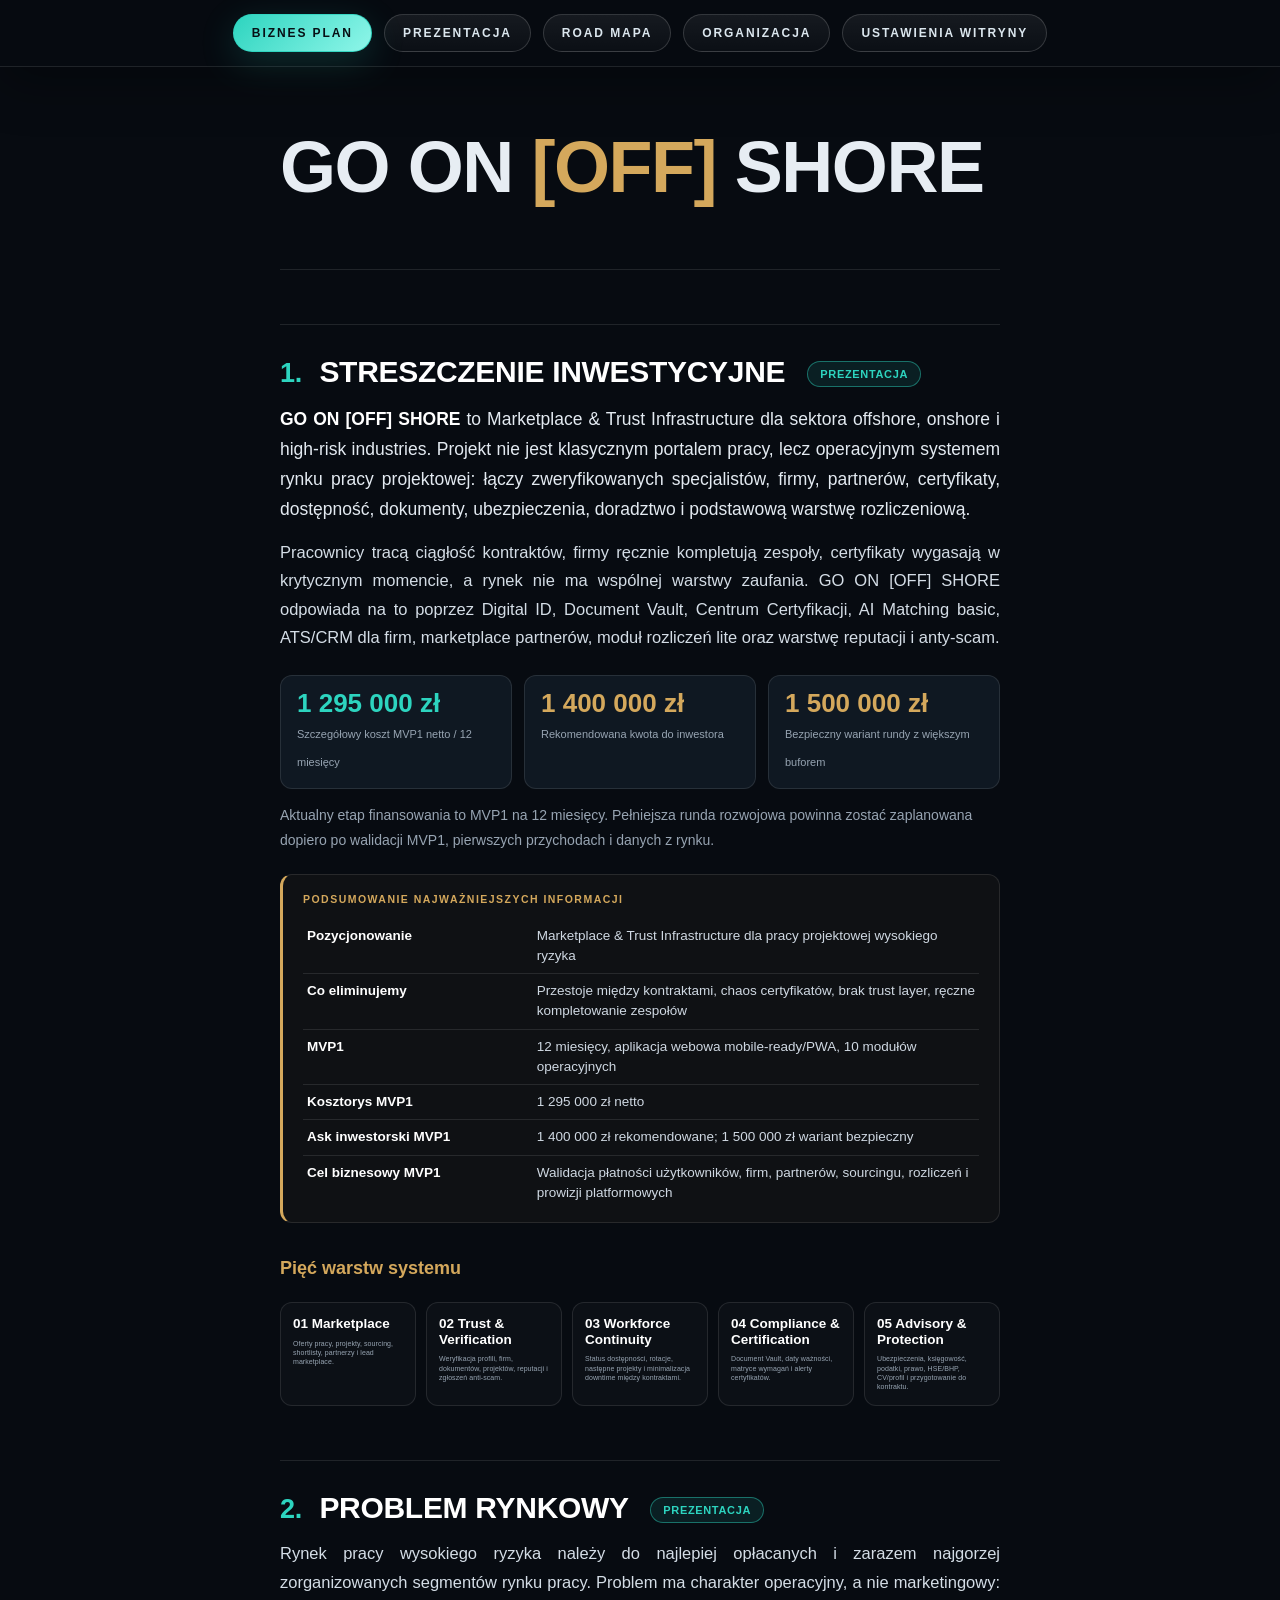
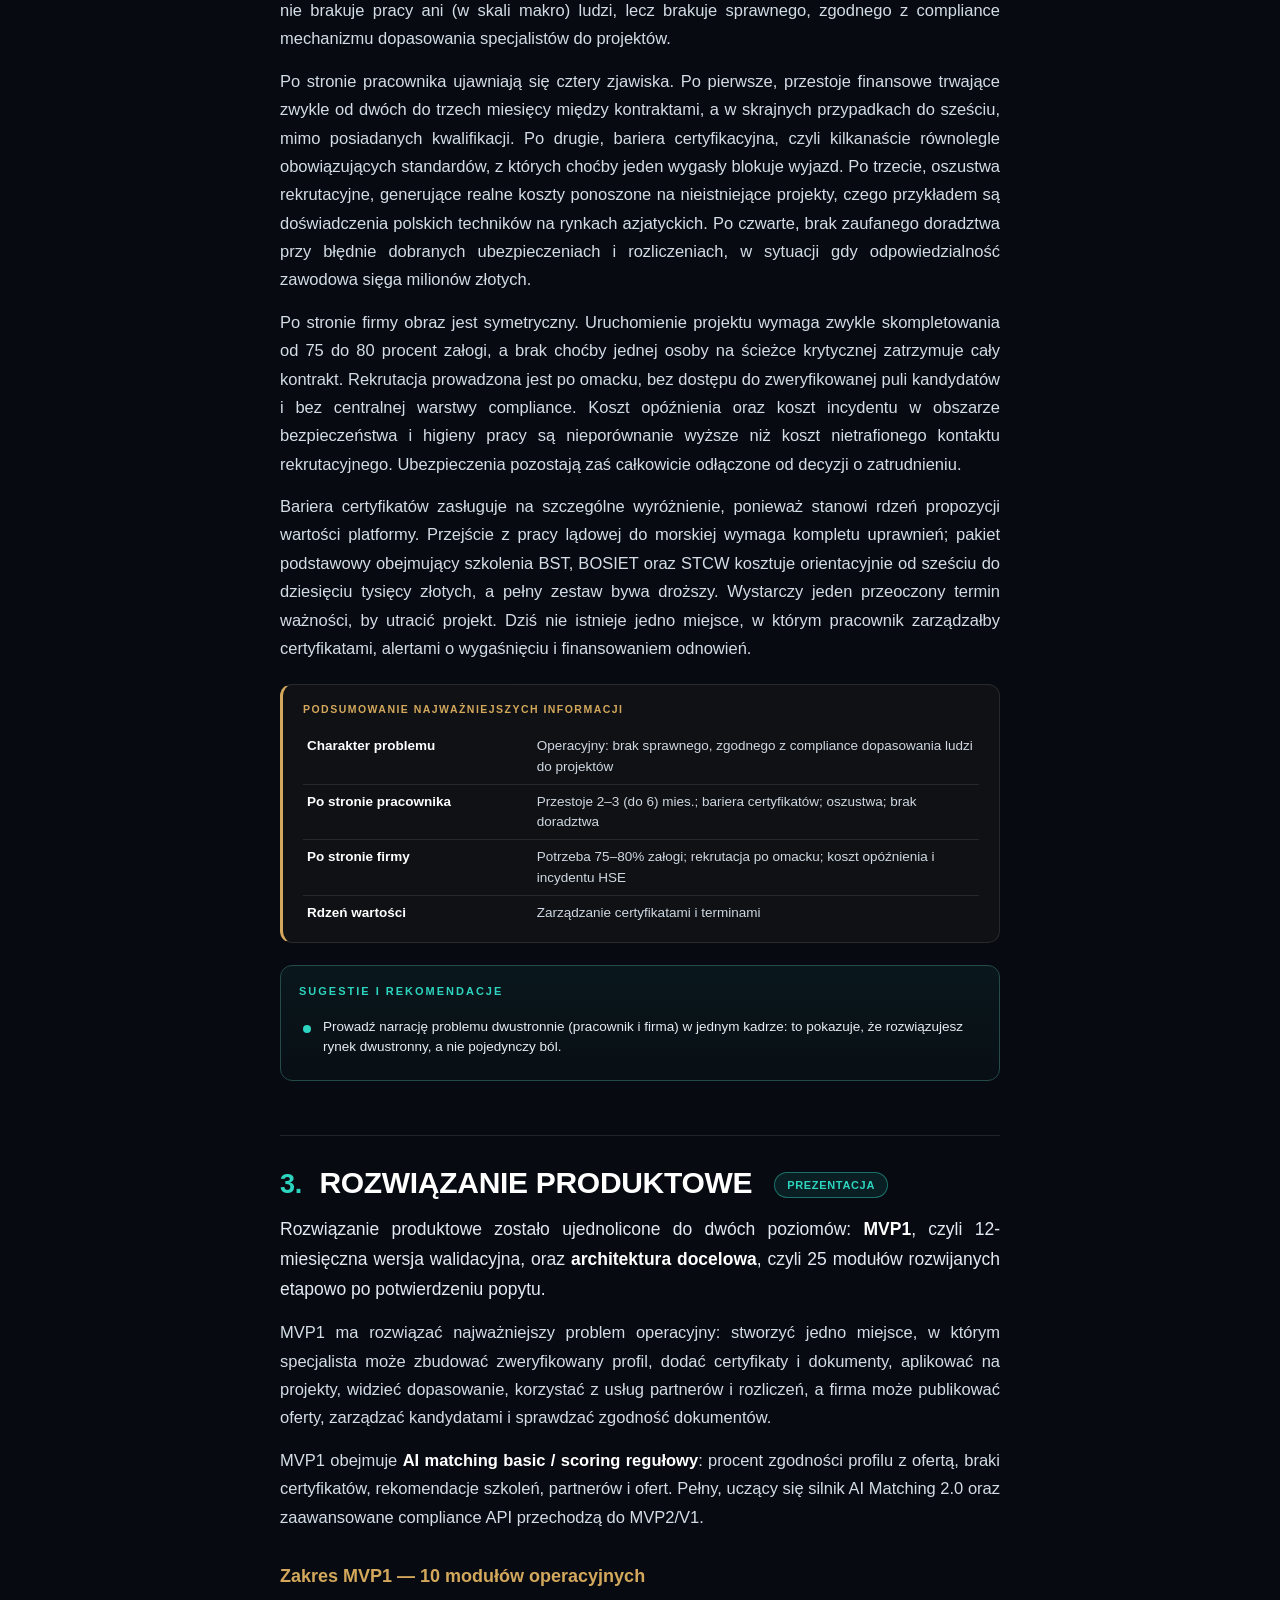
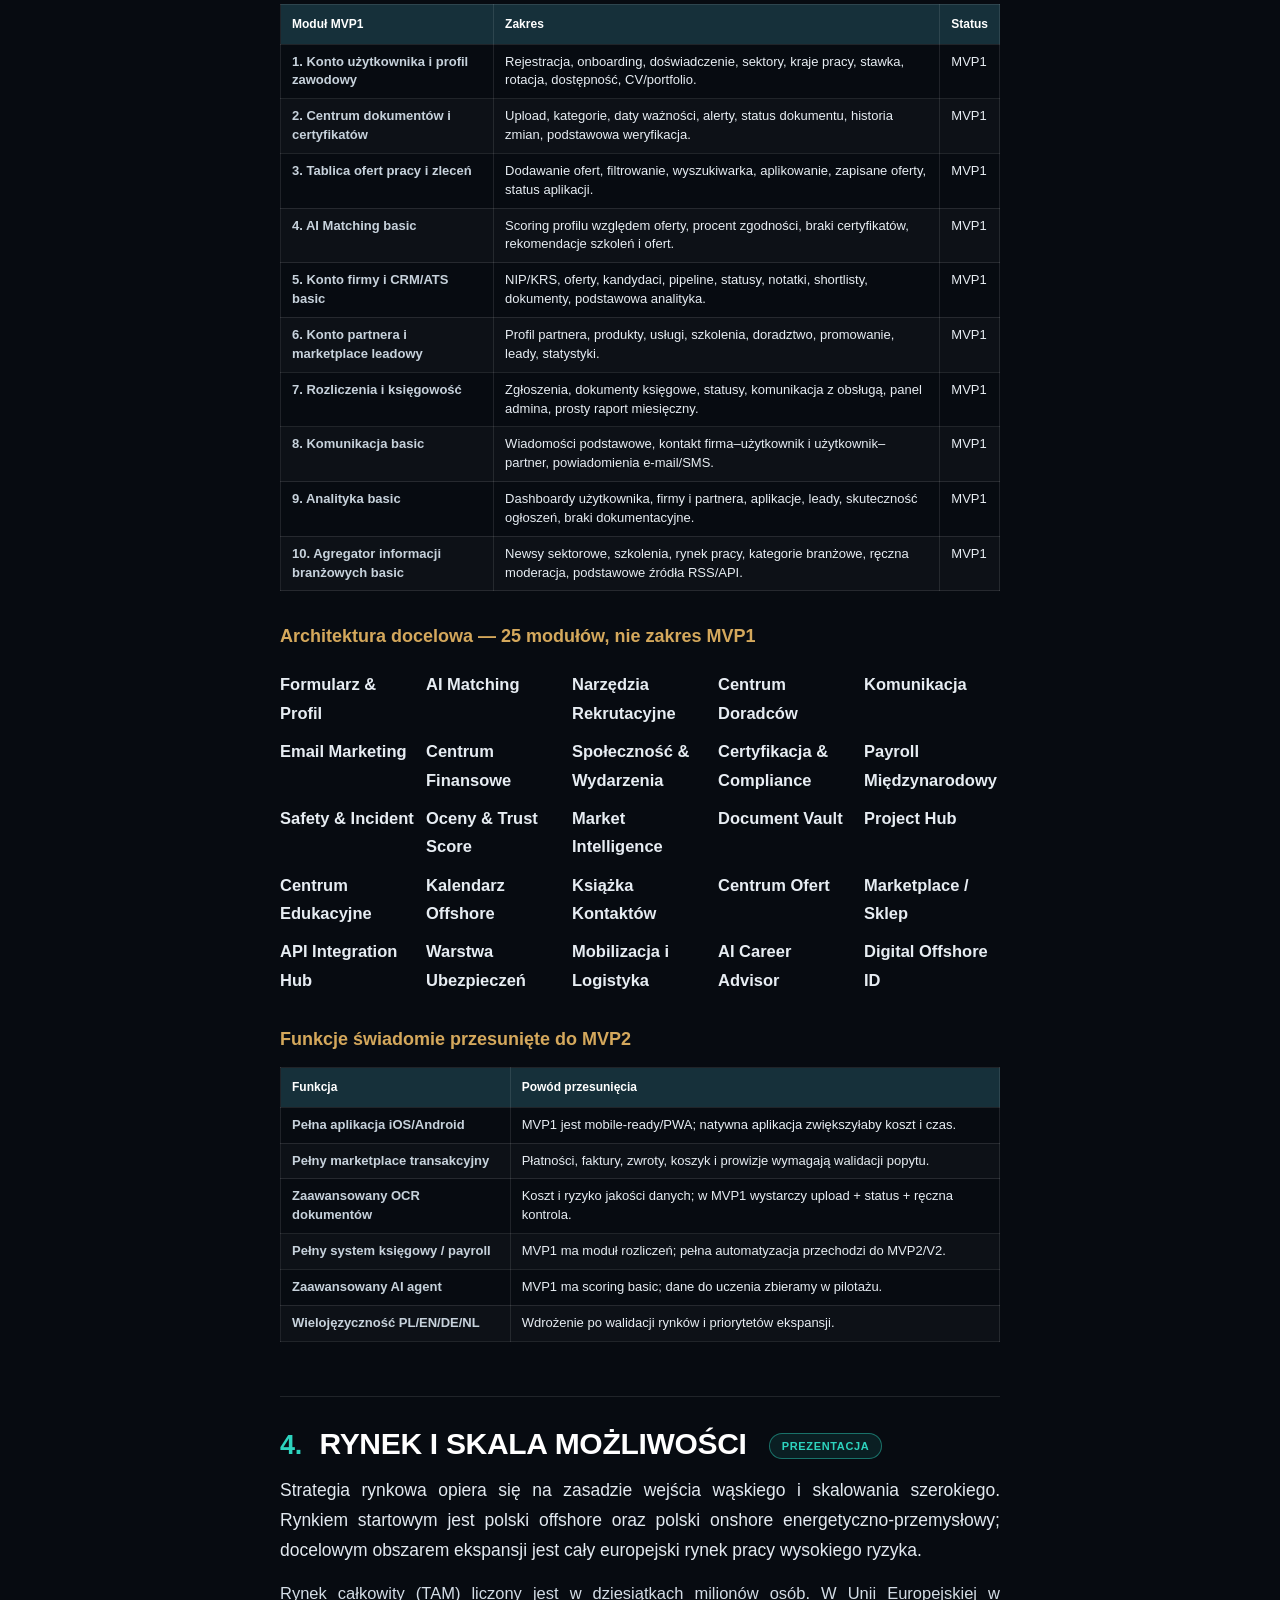
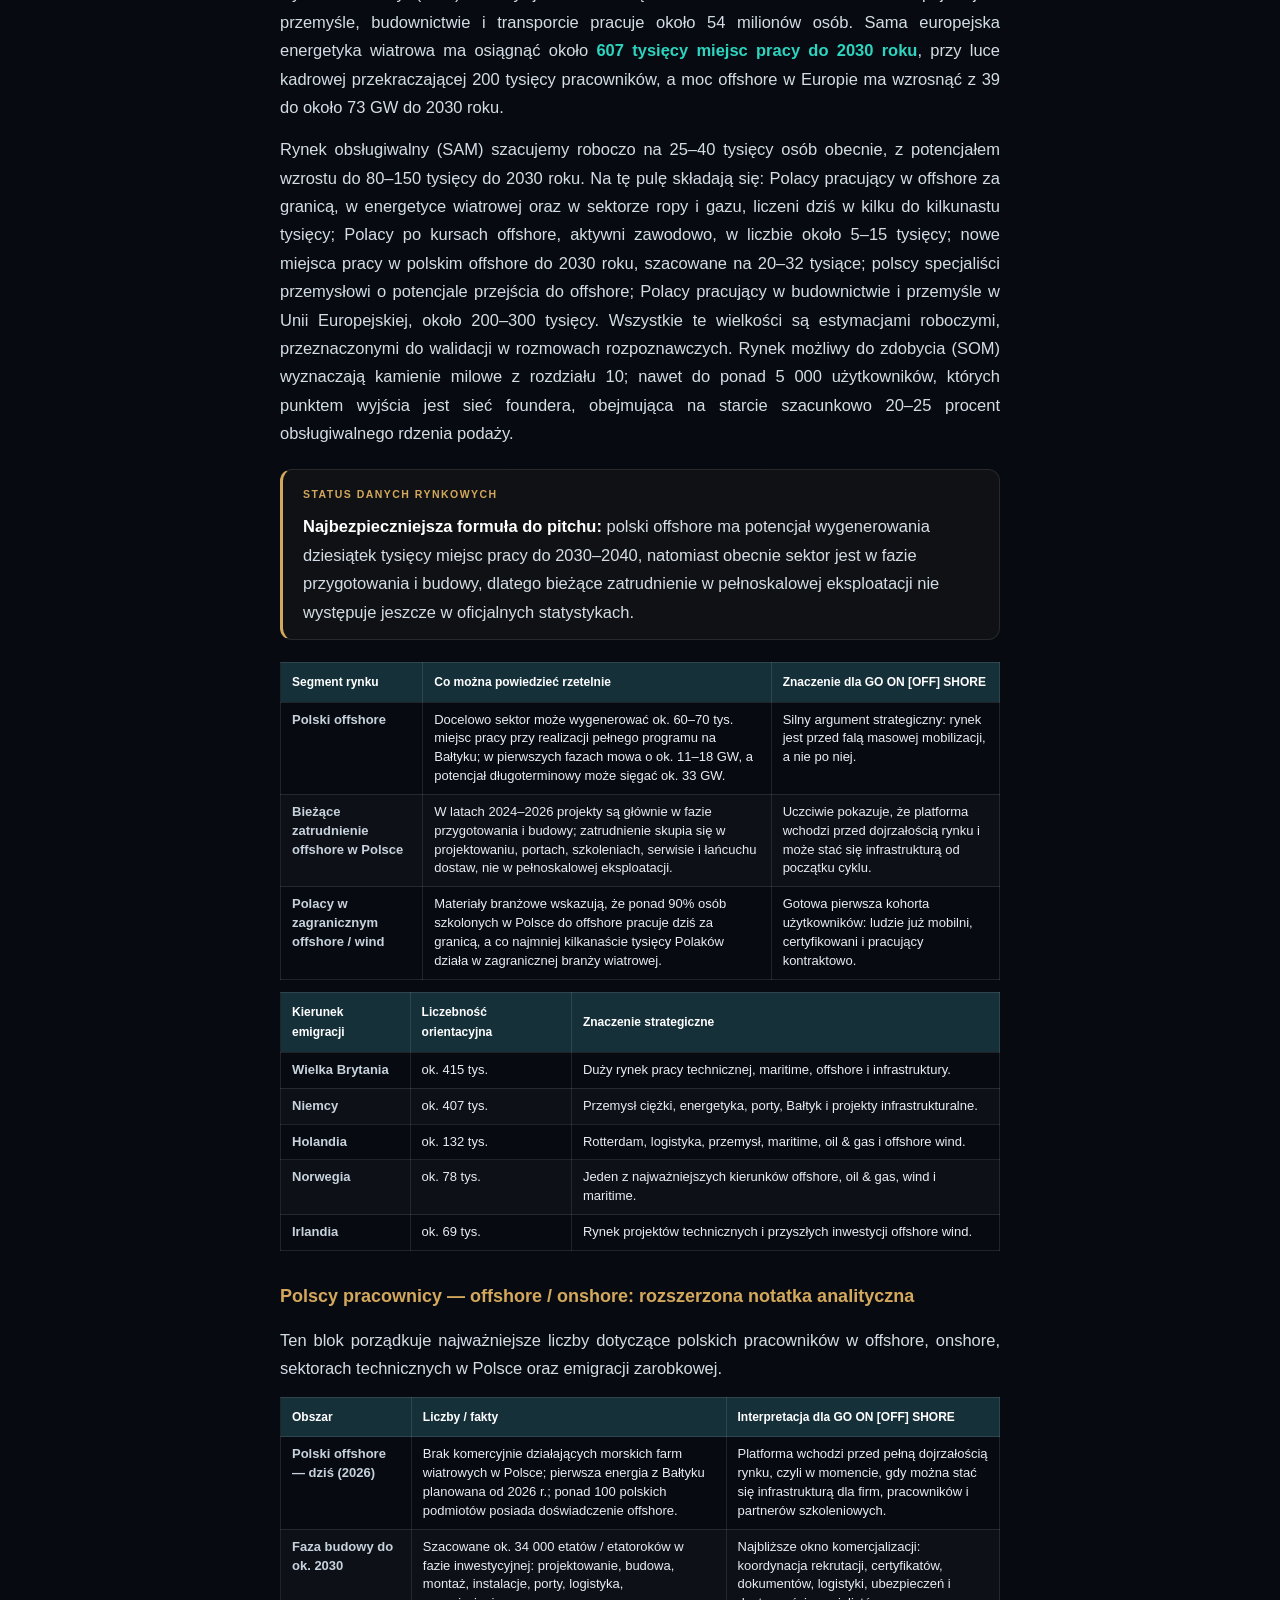
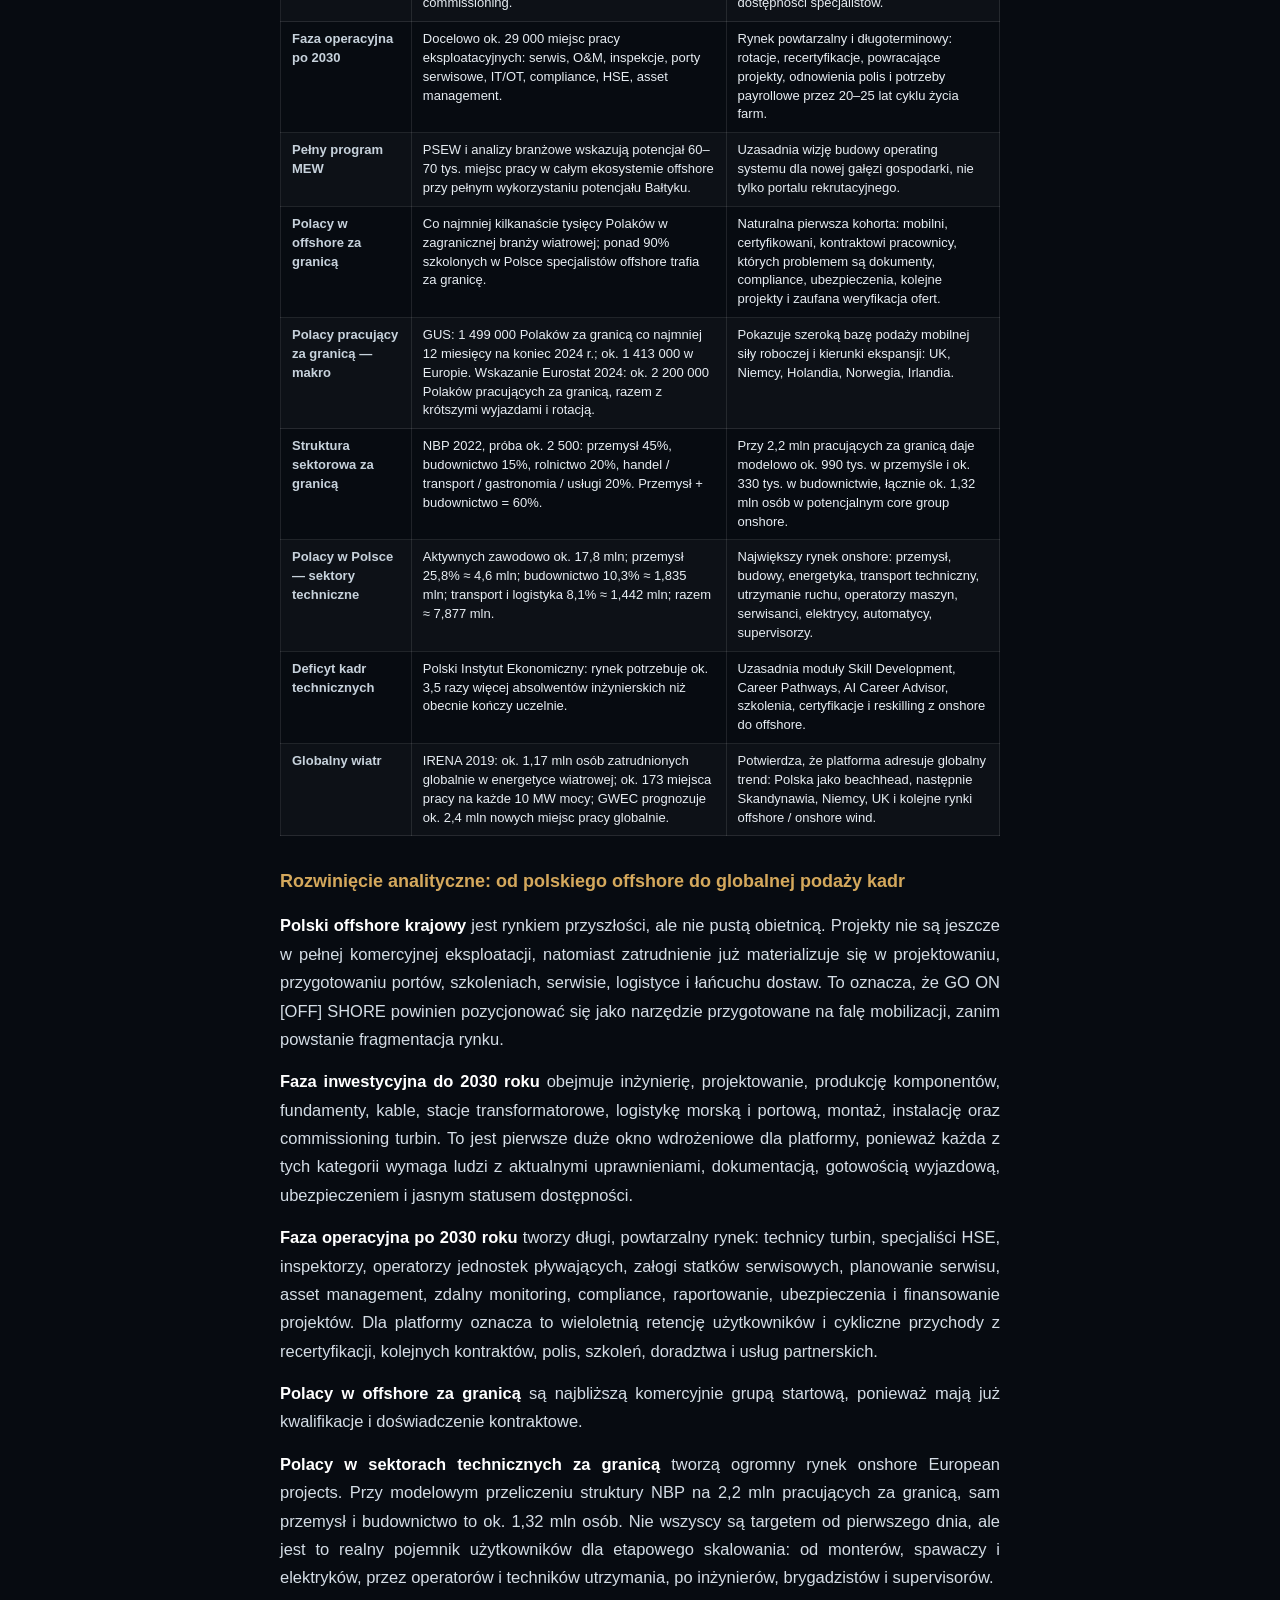
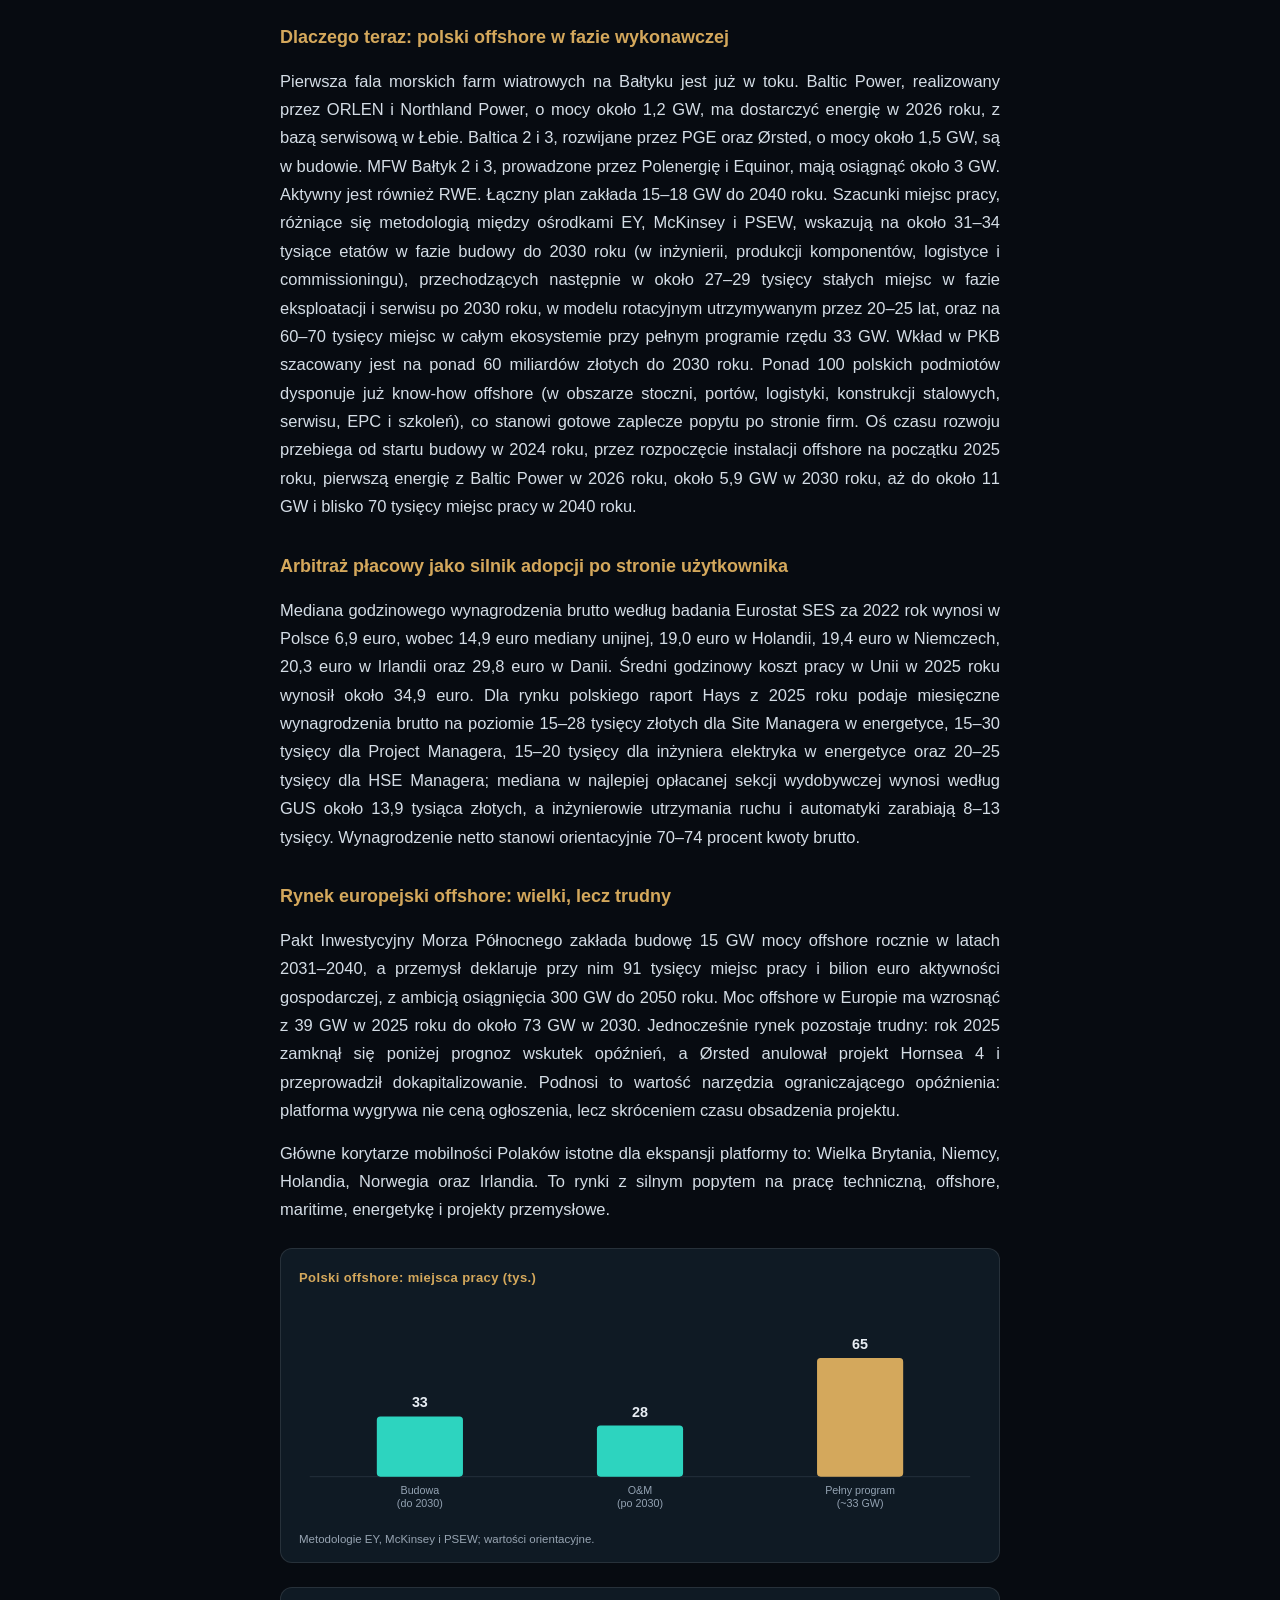
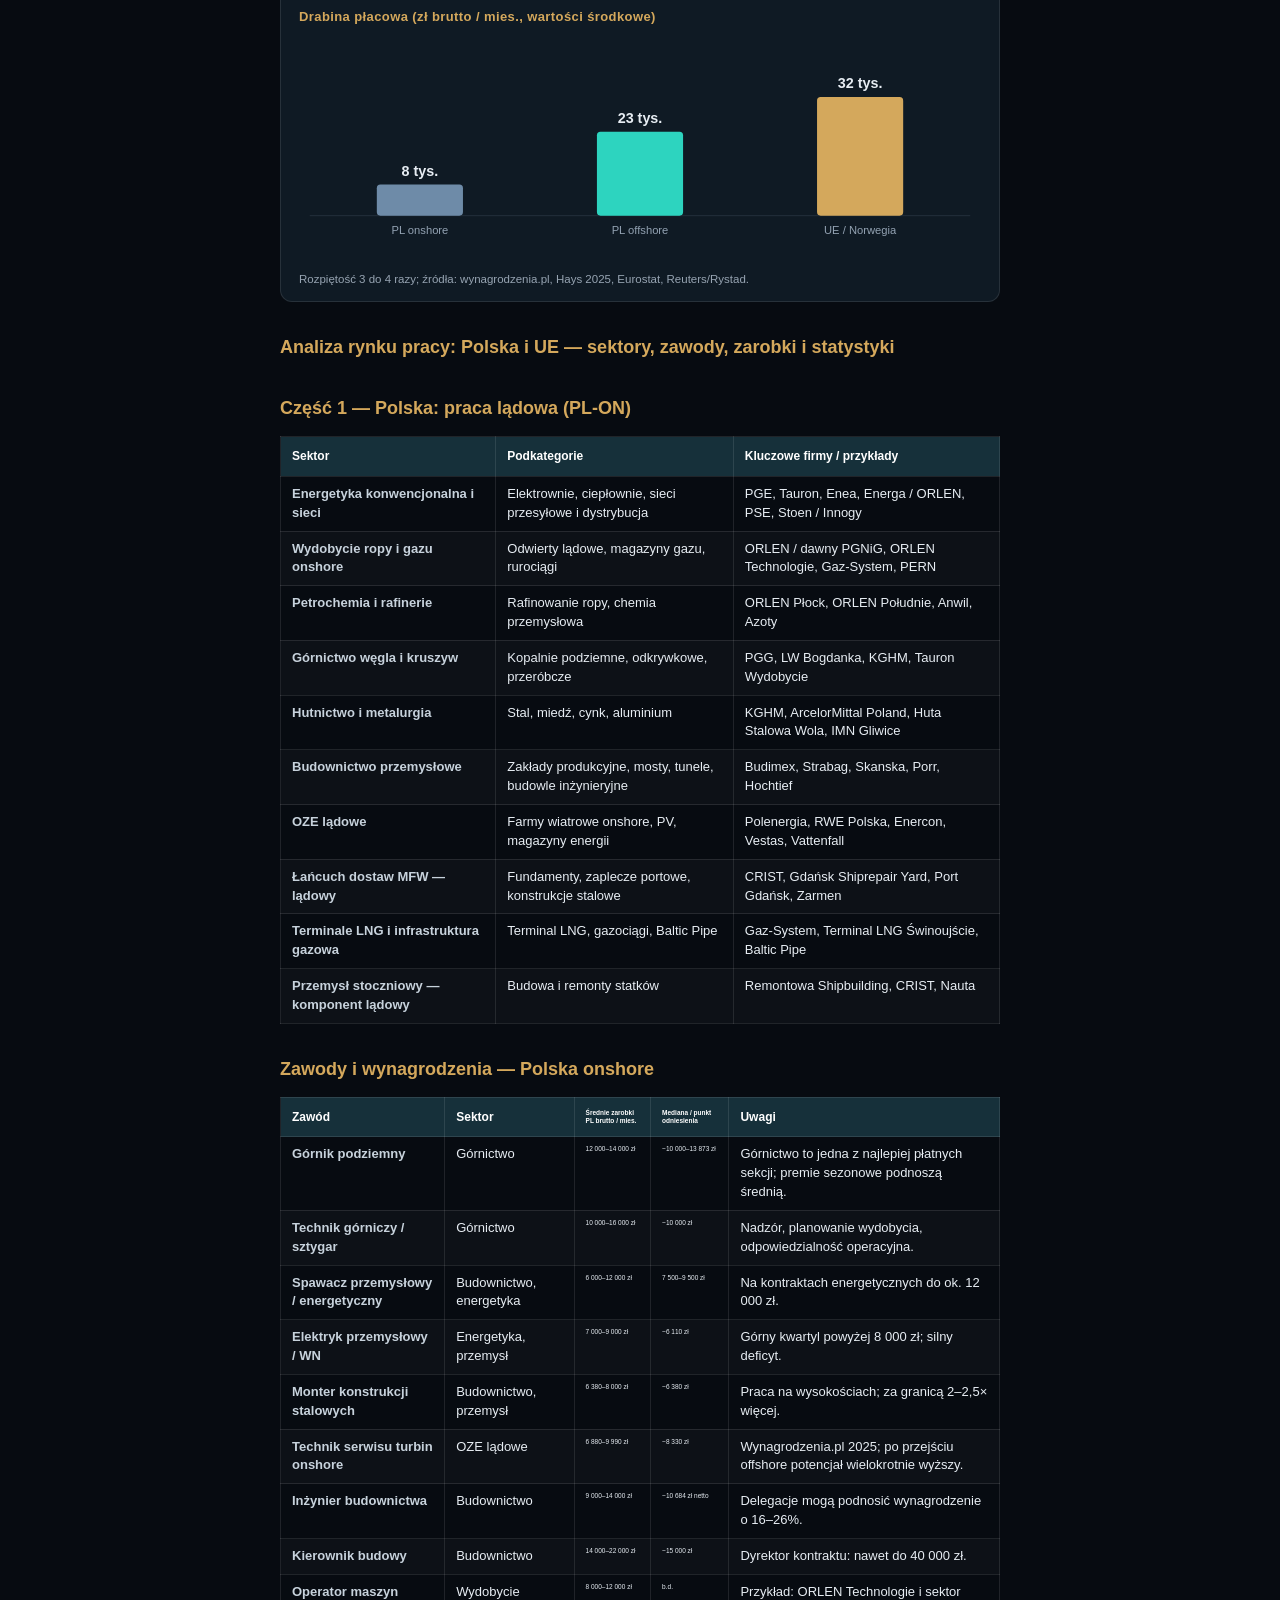
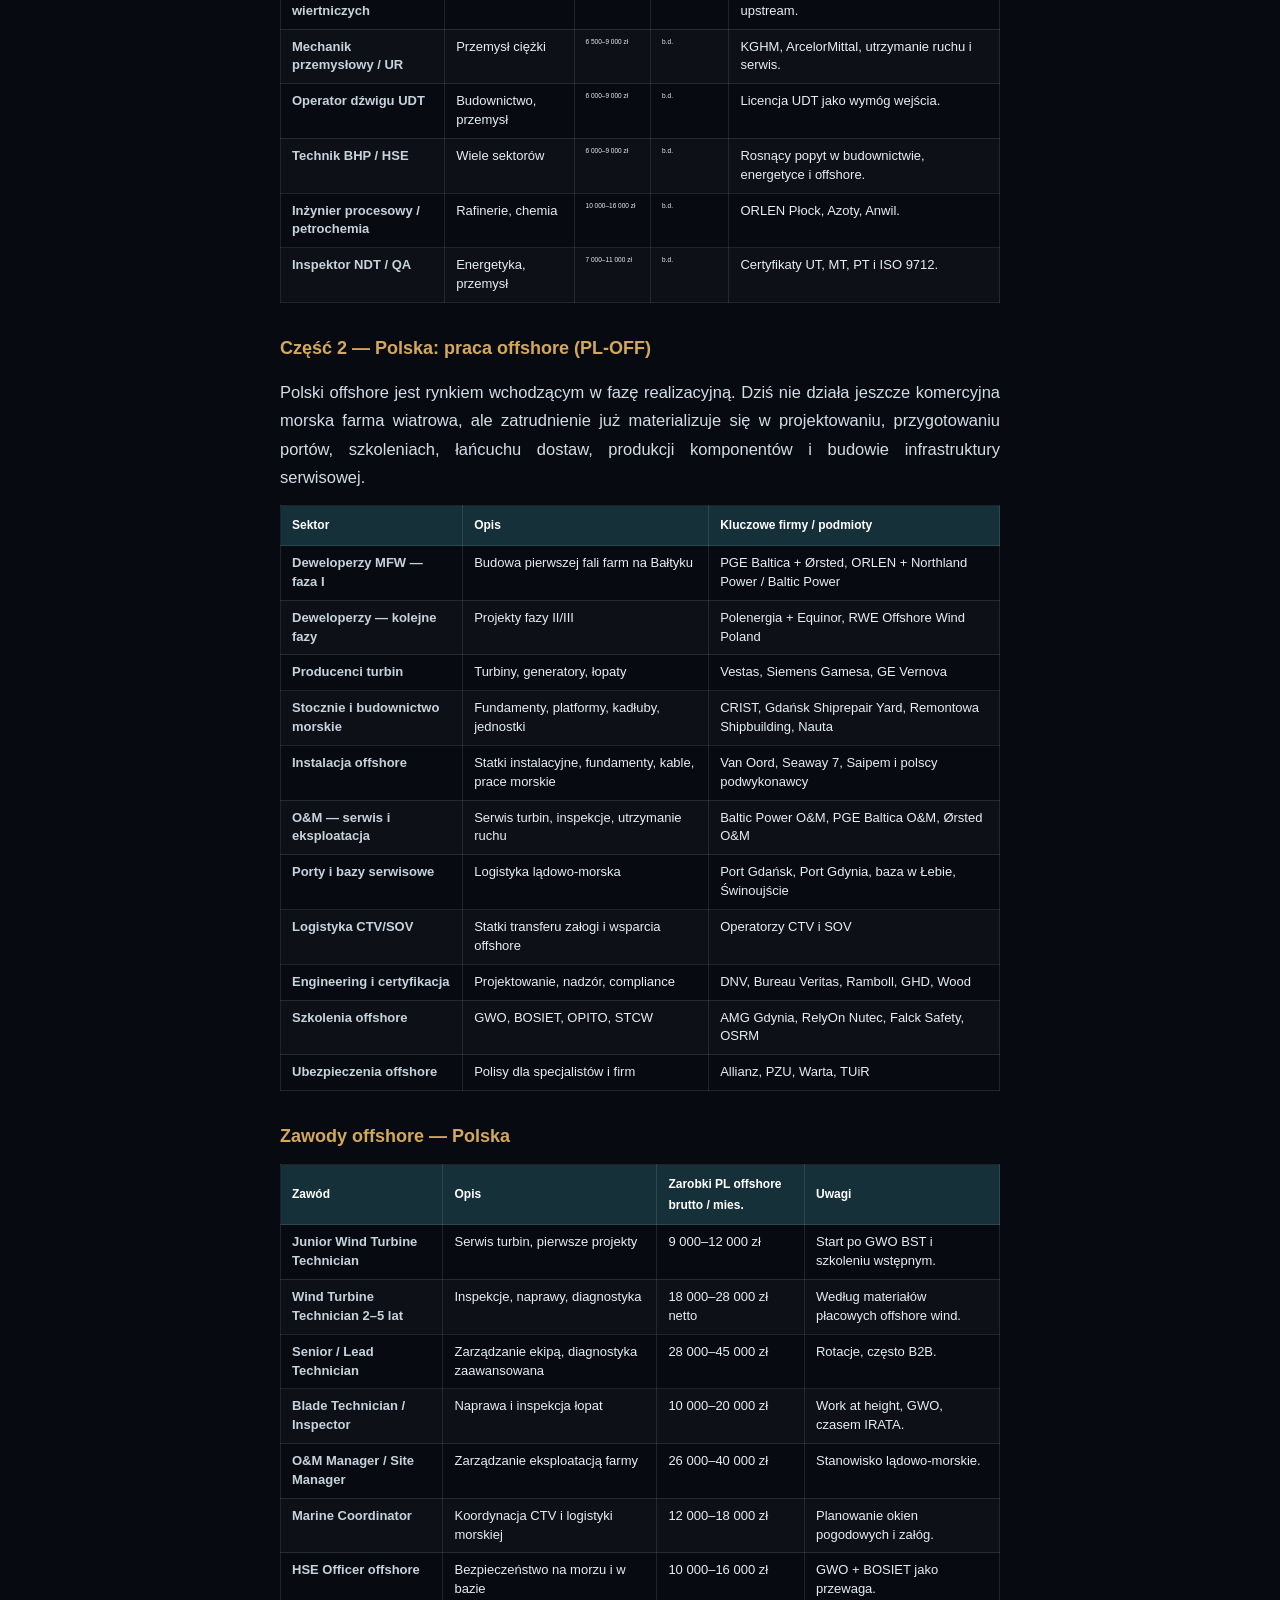
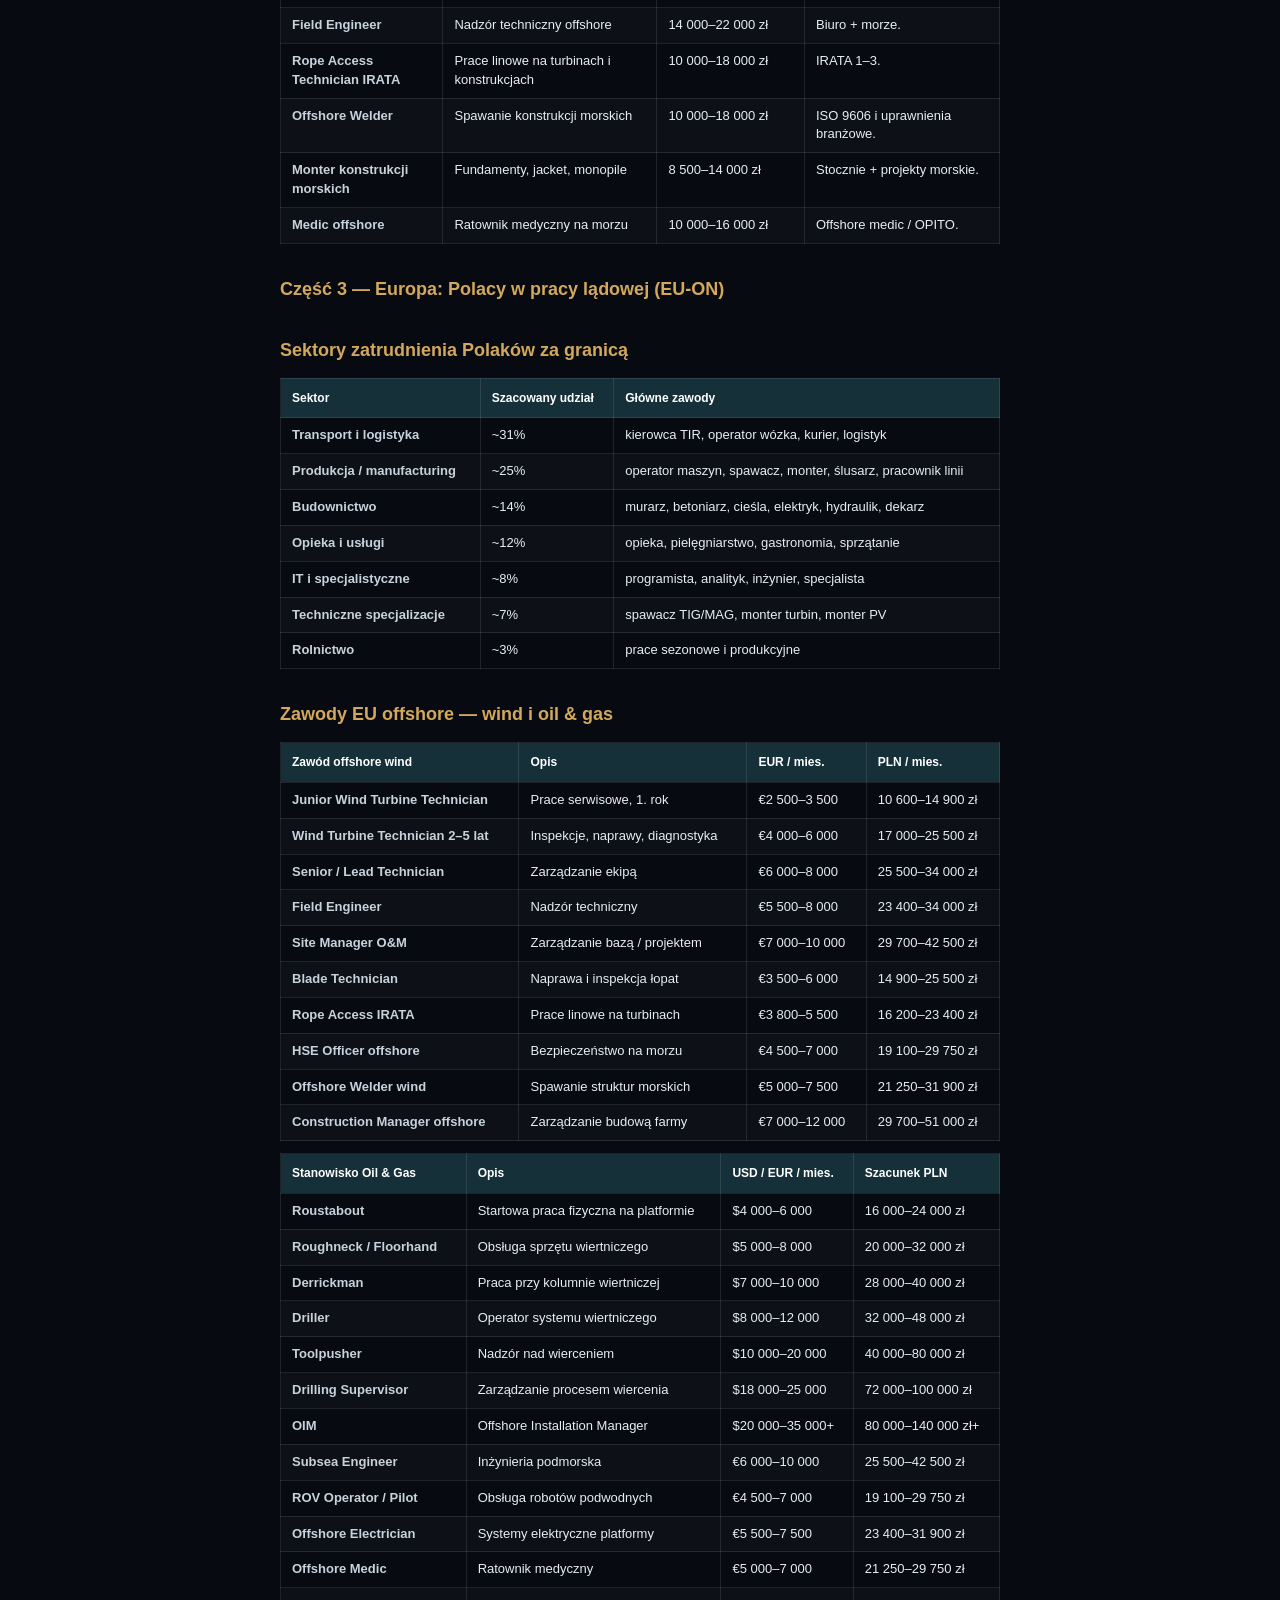
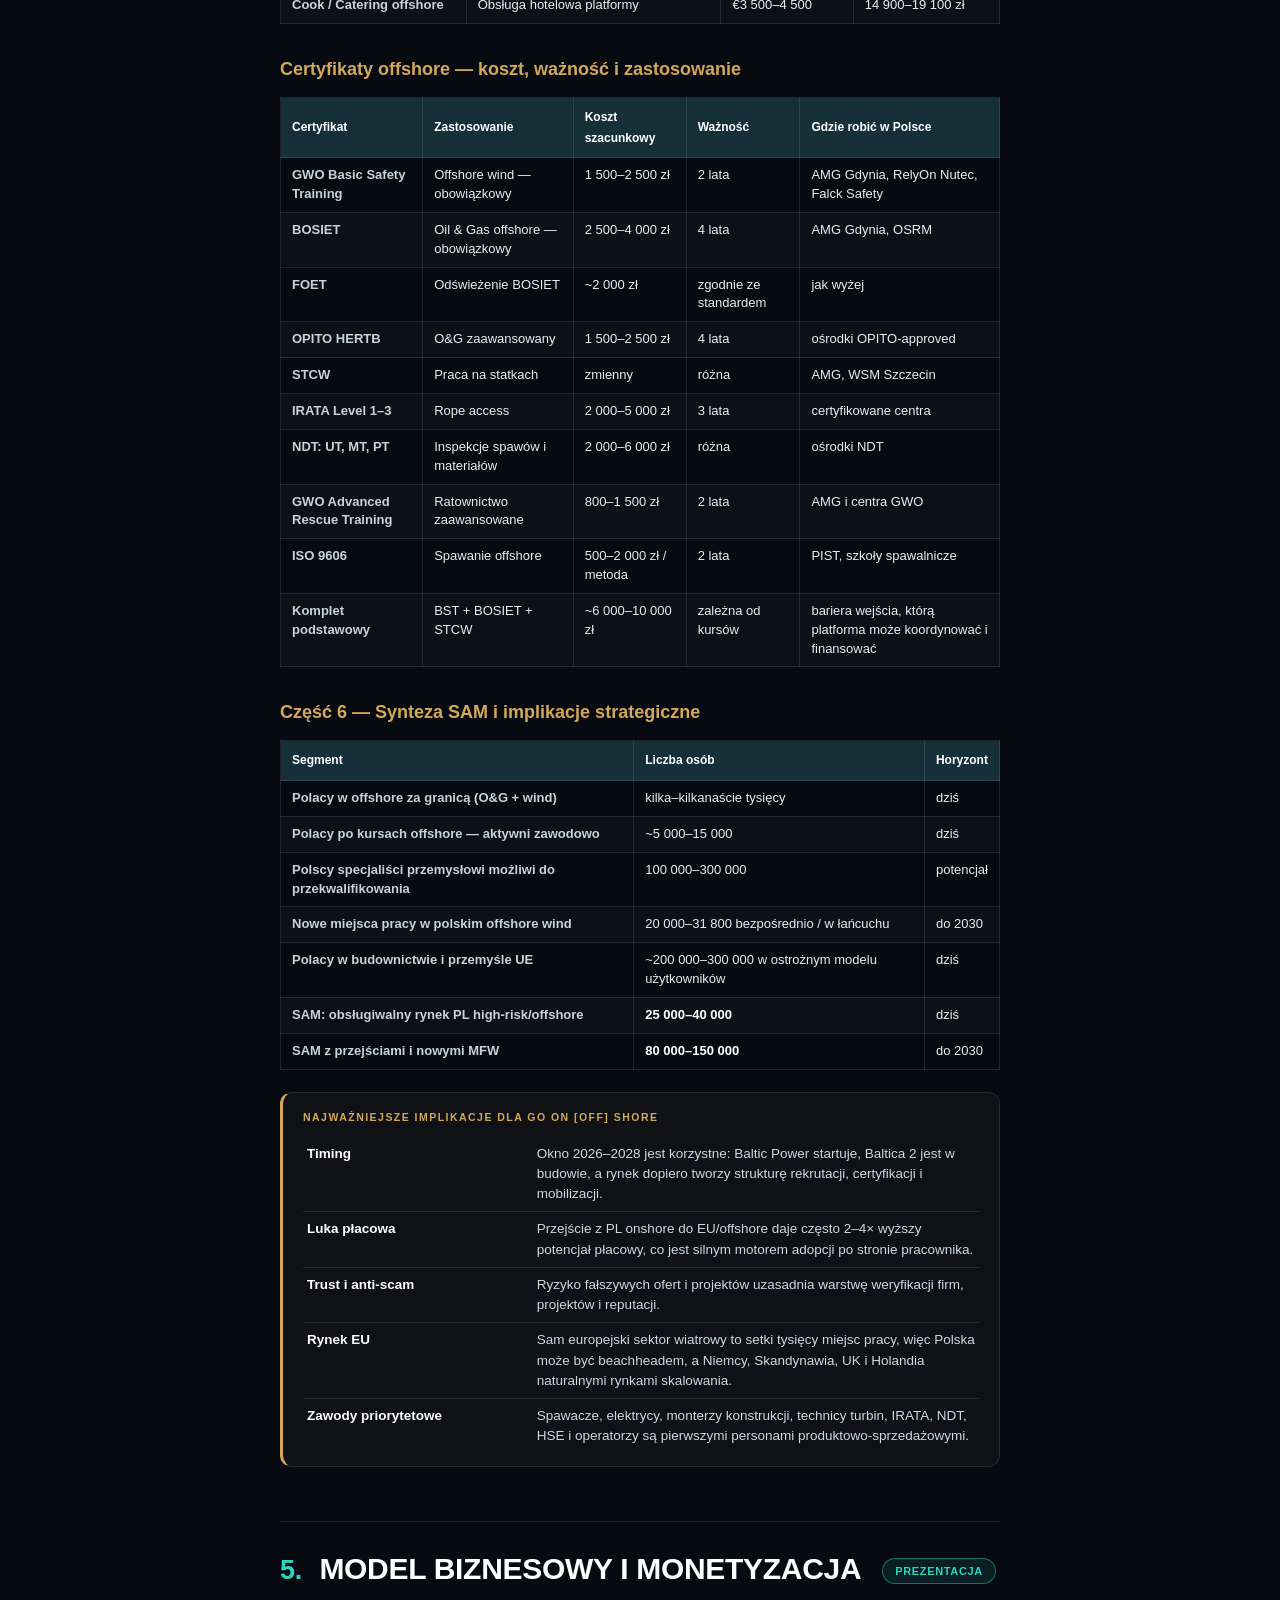
==== commit c7974186: "`Refact: updated.refact/buddy/state.json file` Signed-off-by: michalox227 <218419884+michalox227@use" ====
--- a/index.html
+++ b/index.html
@@ -5,484 +5,7 @@
 <meta charset="utf-8"/>
 <meta content="width=device-width, initial-scale=1.0" name="viewport"/>
 <title>GO ON [OFF] SHORE · Biznesplan inwestycyjny v4.35 (roadmap clickable Q versions)</title>
-<style>
-  :root{
-    --bg:#070B11; --panel:#0F1822; --line:rgba(255,255,255,.10);
-    --teal:#2DD4BF; --gold:#D4A85C; --text:#E7EDF3; --muted:#97a4b2;
-    --display:'Helvetica Neue',Helvetica,Arial,sans-serif;
-    --body:Arial,'Helvetica Neue',Helvetica,sans-serif;
-  }
-  *{box-sizing:border-box}
-  body{margin:0; background:var(--bg); color:var(--text); font-family:var(--body); font-size:16.5px; line-height:1.72;
-    background-image:radial-gradient(900px 500px at 85% -5%, rgba(45,212,191,.07), transparent 60%);
-    -webkit-print-color-adjust:exact; print-color-adjust:exact;}
-  .wrap{max-width:780px; margin:0 auto; padding:0 30px 110px}
-  .cover{padding:64px 0 44px; border-bottom:1px solid var(--line); margin-bottom:8px}
-  .kicker{font-family:var(--display); font-size:12px; letter-spacing:.32em; text-transform:uppercase; color:var(--teal); margin-bottom:24px}
-  h1{font-family:var(--display); font-weight:700; font-size:clamp(40px,8vw,72px); line-height:1.0; letter-spacing:-.02em; margin:0}
-  h1 .br{color:var(--gold)}
-  .sub{font-size:18px; color:#c4ced8; margin:22px 0 0; line-height:1.6}
-  .meta{font-family:var(--display); font-size:13px; color:var(--muted); margin-top:26px; line-height:1.8}
-  .meta b{color:var(--text)}
-  .conf{font-size:12.5px; color:#6f7c8a; margin-top:24px; line-height:1.6; border-top:1px solid var(--line); padding-top:18px}
-  h2{text-transform:uppercase; font-family:var(--display); font-weight:700; font-size:clamp(22px,3.6vw,30px); line-height:1.15; letter-spacing:-.01em; color:#fff;
-     margin:54px 0 6px; padding-top:30px; border-top:1px solid var(--line)}
-  h2 .n{color:var(--teal); font-size:.9em; margin-right:.35em; font-weight:700}
-  h3{font-family:var(--display); font-weight:700; font-size:18px; color:var(--gold); margin:30px 0 4px}
-  p{margin:14px 0; color:#d4dde6; text-align:justify; hyphens:auto}
-  p.lead{font-size:17.5px; color:#e3eaf1}
-  strong{color:#fff; font-weight:700}
-  em{color:#c9d3dd}
-  .small{font-size:14px; color:var(--muted); text-align:left}
-  .end{margin-top:64px; padding-top:26px; border-top:1px solid var(--line); font-family:var(--display); font-size:12px; letter-spacing:.12em; text-transform:uppercase; color:var(--muted); text-align:center}
-  @media print{ body{background:#fff; color:#111} p{color:#222} h2,h1{color:#000} }
-  .sum{border:1px solid var(--line); border-left:3px solid var(--gold); background:rgba(212,168,92,.045); border-radius:10px; padding:15px 20px 12px; margin:22px 0 6px; text-align:left}
-  .sum .st{font-family:var(--display); font-size:10.5px; letter-spacing:.14em; text-transform:uppercase; color:var(--gold); font-weight:700; margin:0 0 11px}
-  .sumtbl{width:100%; border-collapse:collapse; font-size:13.5px}
-  .sumtbl td{padding:7px 4px; border-bottom:1px solid var(--line); color:#cfd8e2; vertical-align:top; text-align:left; line-height:1.5}
-  .sumtbl tr:last-child td{border-bottom:none}
-  .sumtbl td.k{color:#fff; font-weight:700; width:34%; padding-right:14px}
-  .pcards{display:grid; grid-template-columns:repeat(3,1fr); gap:14px; margin:16px 0 8px}
-  @media(max-width:680px){.pcards{grid-template-columns:1fr}}
-  .pcard{border:1px solid var(--line); border-top:3px solid var(--teal); border-radius:12px; background:rgba(255,255,255,.022); padding:15px 16px 13px}
-  .pcard.firma{border-top-color:var(--gold)}
-  .pcard.partner{border-top-color:#6E8BA8}
-  .pcard .ph{font-family:var(--display); font-weight:700; font-size:16px; color:#fff; margin:0}
-  .pcard .pw{font-size:11px; color:var(--muted); margin:2px 0 12px}
-  .ptier{padding:8px 0; border-bottom:1px solid var(--line)}
-  .ptier:last-of-type{border-bottom:none}
-  .ptier .tn{font-size:13px; color:#fff; font-weight:700; margin-bottom:3px}
-  .ptier .pl{display:flex; justify-content:space-between; gap:10px; font-family:var(--display); font-size:12.5px}
-  .ptier .pl .m{color:var(--teal); font-weight:700}
-  .ptier .pl .y{color:var(--muted)}
-  .pcard .pnote{font-size:11px; color:var(--muted); margin-top:11px; line-height:1.45}
-  html{scroll-behavior:smooth}
-  h2,header.cover{scroll-margin-top:14px}
-.cfg{border:1px solid var(--line); border-left:3px solid var(--teal); background:rgba(45,212,191,.045); border-radius:10px; padding:15px 20px 13px; margin:18px 0}
-  .cfg .ct{font-family:var(--display); font-size:10.5px; letter-spacing:.14em; text-transform:uppercase; color:var(--teal); font-weight:700; margin:0 0 9px}
-  .cfg p{margin:0 0 9px} .cfg p:last-child{margin-bottom:0}
-  .cmpwrap{overflow-x:auto; margin:12px 0 6px}
-  .cmptbl{width:100%; border-collapse:collapse; font-size:12.5px; min-width:560px}
-  .cmptbl th,.cmptbl td{padding:8px 10px; border-bottom:1px solid var(--line); text-align:left; vertical-align:top; line-height:1.45}
-  .cmptbl thead th{font-family:var(--display); font-weight:700; color:#fff; border-bottom:1px solid rgba(255,255,255,.22); white-space:nowrap}
-  .cmptbl thead th.w{color:var(--teal)} .cmptbl thead th.f{color:var(--gold)}
-  .cmptbl td.k{color:#fff; font-weight:700} .cmptbl td.pr{font-family:var(--display); font-weight:700; color:#e7edf3}
-  .cmptbl tbody tr:last-child td{border-bottom:none}
-
-/* === Uzupełnienia z pliku 2: wykresy, rekomendacje, tabelki pitch deck === */
-:root{--bg2:#0C141D;--panel2:#0F1A24;--steel:#6E8BA8;--tx:#E7EDF3;--mut:#93A2B2;--soft:#C7D2DC}
-.chips{display:flex;flex-wrap:wrap;gap:12px;margin:24px 0 6px}
-.chip{flex:1 1 160px;background:var(--panel);border:1px solid var(--line);border-radius:12px;padding:14px 16px;text-align:left}
-.chip b{display:block;font-size:26px;color:var(--teal);font-family:var(--display);line-height:1.05}
-.chip.g b{color:var(--gold)}
-.chip span{font-size:11px;color:var(--muted);line-height:1.35}
-.chart{margin:24px 0;background:var(--panel2);border:1px solid var(--line);border-radius:14px;padding:18px 18px 14px;text-align:left}
-.chart figcaption{font-size:13px;font-weight:bold;color:var(--gold);letter-spacing:.4px;margin-bottom:10px;font-family:var(--display)}
-.cbody{width:100%}
-.svg{display:block;max-width:100%;height:auto}
-.cap{font-size:11.5px;color:var(--muted);margin:8px 0 0;text-align:left;line-height:1.45}
-.donutwrap{display:flex;align-items:center;gap:26px;flex-wrap:wrap}
-.donut{flex:0 0 auto}
-.legend{list-style:none;margin:0;padding:0;flex:1 1 230px;min-width:230px}
-.legend li{display:flex;align-items:center;gap:10px;padding:5px 0;font-size:13.5px;border-bottom:1px solid rgba(255,255,255,.05)}
-.legend .sw{width:14px;height:14px;border-radius:3px;flex:0 0 auto}
-.legend .lg-l{flex:1 1 auto;color:var(--text)}
-.legend .lg-v{font-weight:bold;color:var(--soft)}
-.sug{background:linear-gradient(180deg,rgba(45,212,191,.06),rgba(45,212,191,.02));border:1px solid #234b48;border-radius:14px;padding:16px 18px;margin:22px 0 10px;text-align:left}
-.sgh{margin:0 0 10px;font-size:11px;letter-spacing:2px;font-weight:bold;color:var(--teal);font-family:var(--display);text-transform:uppercase}
-.sug ul{margin:0;padding:0;list-style:none}
-.sug li{position:relative;padding:6px 0 6px 24px;font-size:13.5px;color:var(--text);text-align:left;line-height:1.5}
-.sug li:before{content:"";position:absolute;left:4px;top:14px;width:8px;height:8px;border-radius:50%;background:var(--teal)}
-.dt{width:100%;border-collapse:collapse;font-size:13px;min-width:520px}
-.dt th{background:#16303a;color:#fff;text-align:left;padding:9px 11px;font-size:12px;border:1px solid var(--line)}
-.dt td{padding:8px 11px;border:1px solid var(--line);color:var(--text);vertical-align:top;line-height:1.45}
-.dt tr:nth-child(even) td{background:rgba(255,255,255,.025)}
-.dt td.k{color:var(--soft);font-weight:bold}
-.dt.onshore-jobs th:nth-child(3), .dt.onshore-jobs td:nth-child(3), .dt.onshore-jobs th:nth-child(4), .dt.onshore-jobs td:nth-child(4){font-size:50%;line-height:1.25}
-.subh{font-family:var(--display);font-size:18px;font-weight:bold;color:var(--gold);margin:30px 0 8px}
-.merge-note{border:1px solid var(--line);border-left:3px solid var(--teal);background:rgba(45,212,191,.045);border-radius:10px;padding:15px 20px 13px;margin:22px 0 0;text-align:left}
-.merge-note .ct{font-family:var(--display);font-size:10.5px;letter-spacing:.14em;text-transform:uppercase;color:var(--teal);font-weight:700;margin:0 0 9px}
-.merge-note p{margin:0;color:#d4dde6;text-align:left}
-
-  .func-grid{display:grid;grid-template-columns:1fr;gap:14px;margin:18px 0 8px}
-  .func-card{border:1px solid var(--line);border-radius:14px;background:rgba(255,255,255,.022);padding:16px 18px;text-align:left}
-  .func-card h4{font-family:var(--display);font-size:16px;color:#fff;margin:0 0 10px}
-  .func-card .mini{font-size:12px;color:var(--muted);margin:-4px 0 12px;text-align:left;line-height:1.45}
-  .func-list{margin:0;padding:0;list-style:none}
-  .func-list li{padding:8px 0;border-top:1px solid var(--line);font-size:13.5px;color:#d4dde6;line-height:1.55;text-align:left}
-  .func-list li:first-child{border-top:none}
-  .func-list b{color:#fff}
-  .status-box{border:1px solid var(--line);border-left:3px solid var(--gold);background:rgba(212,168,92,.045);border-radius:10px;padding:15px 20px 13px;margin:22px 0;text-align:left}
-  .status-box .ct{font-family:var(--display);font-size:10.5px;letter-spacing:.14em;text-transform:uppercase;color:var(--gold);font-weight:700;margin:0 0 9px}
-  .status-box p{margin:0 0 9px;text-align:left}.status-box p:last-child{margin-bottom:0}
-
-  .market-grid{display:grid;grid-template-columns:repeat(4,1fr);gap:12px;margin:18px 0 22px}
-  .market-card{border:1px solid var(--line);border-radius:12px;background:rgba(255,255,255,.026);padding:14px 15px;text-align:left}
-  .market-card b{display:block;font-family:var(--display);font-size:24px;line-height:1.08;color:var(--teal);margin-bottom:5px}
-  .market-card.gold b{color:var(--gold)}
-  .market-card span{display:block;font-size:12px;color:var(--muted);line-height:1.45}
-  .market-note{border:1px solid var(--line);border-left:3px solid var(--teal);background:rgba(45,212,191,.04);border-radius:10px;padding:15px 20px 13px;margin:22px 0;text-align:left}
-  .market-note .ct{font-family:var(--display);font-size:10.5px;letter-spacing:.14em;text-transform:uppercase;color:var(--teal);font-weight:700;margin:0 0 9px}
-  .market-note p{margin:0 0 9px;text-align:left}.market-note p:last-child{margin-bottom:0}
-  .mini-list{margin:6px 0 12px 20px;padding:0;color:#cfd8e2}.mini-list li{margin:5px 0;text-align:left;line-height:1.55}
-  @media(max-width:780px){.market-grid{grid-template-columns:repeat(2,1fr)}}
-  @media(max-width:520px){.market-grid{grid-template-columns:1fr}}
-@media(max-width:680px){.chips{grid-template-columns:1fr}.chip{flex-basis:100%}.donutwrap{gap:12px}.legend{min-width:100%}}
-
-  .riskgrid{display:grid;grid-template-columns:repeat(3,1fr);gap:12px;margin:18px 0 22px}
-  .riskcard{border:1px solid var(--line);border-radius:12px;background:rgba(255,255,255,.026);padding:14px 15px;text-align:left}
-  .riskcard b{display:block;font-family:var(--display);font-size:20px;line-height:1.12;color:var(--teal);margin-bottom:5px}
-  .riskcard.gold b{color:var(--gold)}
-  .riskcard span{display:block;font-size:12px;color:var(--muted);line-height:1.45}
-  .source-note{font-size:12px;color:var(--muted);text-align:left;margin:8px 0 18px;line-height:1.5}
-  .pathbox{border:1px dashed rgba(45,212,191,.45);background:rgba(45,212,191,.035);border-radius:12px;padding:16px 18px;margin:16px 0;text-align:left}
-  .pathbox .step{padding:9px 0;border-bottom:1px solid var(--line);font-size:13.5px;color:#d4dde6;line-height:1.55}
-  .pathbox .step:last-child{border-bottom:none}
-  .pathbox b{color:#fff}
-  @media(max-width:780px){.riskgrid{grid-template-columns:1fr}}
-
-  .modintro{border:1px solid var(--line); border-left:3px solid var(--teal); background:rgba(45,212,191,.045); border-radius:12px; padding:18px 20px; margin:20px 0 18px}
-  .modintro p{margin:0 0 10px}.modintro p:last-child{margin-bottom:0}
-  .module-grid{display:grid; grid-template-columns:repeat(5,1fr); gap:10px; margin:18px 0 22px}
-
-  /* Pięć warstw systemu — mniejsze opisy pod tytułami */
-  .system-layers .module-card{border:1px solid var(--line); background:rgba(255,255,255,.025); border-radius:12px; padding:13px 12px; min-height:96px; text-align:left}
-  .system-layers .module-card b{display:block; color:#fff; font-family:var(--display); font-size:13.5px; line-height:1.15; margin-bottom:7px}
-  .system-layers .module-card span{display:block; color:var(--muted); font-size:7px; line-height:1.35; text-align:left; letter-spacing:.01em}
-  @media(max-width:780px){.module-grid{grid-template-columns:repeat(2,1fr)}}
-  @media(max-width:520px){.module-grid{grid-template-columns:1fr}}
-  .module-kpi{border:1px solid var(--line); background:rgba(255,255,255,.025); border-radius:12px; padding:13px 12px; min-height:88px}
-  .module-kpi b{display:block; color:var(--teal); font-family:var(--display); font-size:20px; line-height:1.05; margin-bottom:6px}
-  .module-kpi span{display:block; color:var(--muted); font-size:12px; line-height:1.35; text-align:left}
-  .acc{border:1px solid var(--line); border-radius:12px; background:rgba(255,255,255,.022); margin:10px 0; overflow:hidden}
-  .acc>summary{cursor:pointer; list-style:none; padding:13px 16px; font-family:var(--display); font-weight:700; font-size:14px; color:var(--teal); display:flex; align-items:center; gap:10px; text-align:left}
-  .acc>summary::-webkit-details-marker{display:none}
-  .acc>summary:before{content:"+"; display:inline-flex; align-items:center; justify-content:center; width:18px; height:18px; border:1px solid var(--teal); border-radius:5px; font-size:14px; line-height:1; color:var(--teal); flex:0 0 auto}
-  .acc[open]>summary:before{content:"−"}
-  .accbody{padding:4px 16px 15px; border-top:1px solid var(--line)}
-  .accbody p{font-size:13.5px; margin:10px 0 8px; color:#cfd8e2}
-  ul.plain{margin:6px 0 8px; padding-left:20px}
-  ul.plain li{margin:4px 0; font-size:13.2px; color:#cfd8e2; text-align:left; line-height:1.48}
-  .phase-tag{display:inline-block; border:1px solid var(--line); border-radius:999px; padding:2px 8px; font-size:11px; color:var(--gold); margin-left:6px; font-weight:700}
-
-  .teal-text{color:var(--teal);font-weight:700}
-
-
-  /* Widoki projektu: Biznes Plan / Prezentacja / Road Mapa */
-  .top-appbar{
-    position:sticky; top:0; z-index:999;
-    width:100%; border-bottom:1px solid rgba(255,255,255,.10);
-    background:rgba(7,11,17,.92); backdrop-filter:blur(14px);
-    box-shadow:0 18px 50px rgba(0,0,0,.28);
-  }
-  .top-appbar-inner{max-width:1040px; margin:0 auto; padding:14px 22px; display:flex; align-items:center; justify-content:center; gap:12px; flex-wrap:wrap}
-  .view-btn{
-    appearance:none; border:1px solid rgba(255,255,255,.16); cursor:pointer;
-    background:linear-gradient(180deg, rgba(255,255,255,.065), rgba(255,255,255,.025));
-    color:#dbe6ee; border-radius:999px; padding:11px 18px;
-    font-family:var(--display); font-size:12px; letter-spacing:.16em; text-transform:uppercase; font-weight:700;
-    transition:transform .18s ease, border-color .18s ease, background .18s ease, color .18s ease, box-shadow .18s ease;
-  }
-  .view-btn:hover{transform:translateY(-1px); border-color:rgba(45,212,191,.45); color:#fff; box-shadow:0 0 0 3px rgba(45,212,191,.08)}
-  .view-btn.active{color:#071015; border-color:rgba(45,212,191,.85); background:linear-gradient(135deg, var(--teal), #8ff6e9); box-shadow:0 10px 36px rgba(45,212,191,.18)}
-  .page-view{display:none}
-  .page-view.active{display:block}
-  .presentation-shell{max-width:1400px; min-height:calc(100vh - 72px); margin:0 auto; padding:34px 24px 80px; display:flex; flex-direction:column; justify-content:center}
-  .presentation-top{display:flex; align-items:flex-end; justify-content:space-between; gap:20px; margin-bottom:18px; color:var(--muted); font-family:var(--display); font-size:12px; letter-spacing:.18em; text-transform:uppercase}
-  .slide-titlebar{display:flex; align-items:center; justify-content:center; gap:12px; text-align:center; margin:0 auto 24px; font-family:var(--display); font-size:clamp(18px,2vw,30px); line-height:1.2; font-weight:900; letter-spacing:.06em; text-transform:uppercase; color:#fff; text-shadow:0 0 26px rgba(45,212,191,.14)}
-  .slide-titlebar .hash{color:var(--teal); letter-spacing:-.02em}
-  .slide-titlebar .name{max-width:980px}
-  .slide-stage{position:relative; border:1px solid rgba(255,255,255,.12); border-radius:28px; overflow:hidden; min-height:960px; background:radial-gradient(1000px 525px at 80% 10%, rgba(45,212,191,.12), transparent 62%), linear-gradient(135deg, rgba(15,24,34,.98), rgba(8,13,20,.98)); box-shadow:0 32px 80px rgba(0,0,0,.42)}
-  .deck-slide{display:none; min-height:960px; padding:80px 98px; align-items:flex-start; justify-content:center; text-align:center}
-  .deck-slide.active{display:flex}
-  .deck-slide-body{max-width:760px; text-align:left; font-size:17px; line-height:1.7; color:#dfe6ee; white-space:pre-line}
-  .slide-content{width:100%; max-width:1180px; margin:0 auto; text-align:left; display:flex; flex-direction:column; gap:22px}
-  .slide-thesis{font-family:var(--display); font-size:clamp(16px,1.8vw,22px); line-height:1.4; font-weight:800; color:#fff; letter-spacing:.01em; max-width:980px}
-  .slide-subtitle{font-size:13px; letter-spacing:.10em; text-transform:uppercase; color:var(--muted); margin-top:-8px}
-  .slide-grid-2{display:grid; grid-template-columns:1fr 1fr; gap:18px}
-  .slide-grid-3{display:grid; grid-template-columns:1fr 1fr 1fr; gap:18px}
-  .slide-grid-5{display:grid; grid-template-columns:repeat(5, 1fr); gap:14px}
-  .slide-card{border:1px solid rgba(255,255,255,.14); border-radius:18px; padding:18px 20px; background:linear-gradient(180deg, rgba(255,255,255,.04), rgba(255,255,255,.015)); min-width:0}
-  .slide-card.accent-red{border-color:rgba(248,113,113,.4); box-shadow:0 0 0 1px rgba(248,113,113,.08) inset}
-  .slide-card.accent-amber{border-color:rgba(251,191,36,.4); box-shadow:0 0 0 1px rgba(251,191,36,.08) inset}
-  .slide-card.accent-purple{border-color:rgba(192,132,252,.4); box-shadow:0 0 0 1px rgba(192,132,252,.08) inset}
-  .slide-card.accent-teal{border-color:rgba(45,212,191,.4); box-shadow:0 0 0 1px rgba(45,212,191,.08) inset}
-  .slide-card.accent-green{border-color:rgba(52,211,153,.4); box-shadow:0 0 0 1px rgba(52,211,153,.08) inset}
-  .slide-card h4{margin:0 0 8px; font-family:var(--display); font-size:13px; letter-spacing:.08em; text-transform:uppercase; color:#fff}
-  .slide-card .kpi{font-family:var(--display); font-size:clamp(20px,2.4vw,30px); font-weight:900; color:var(--teal); line-height:1.1; margin-bottom:6px}
-  .slide-card p{margin:0; font-size:13px; line-height:1.55; color:#cdd7e1}
-  .slide-conclusion{border-radius:18px; padding:18px 24px; background:linear-gradient(135deg, rgba(45,212,191,.16), rgba(45,212,191,.04)); border:1px solid rgba(45,212,191,.35); font-family:var(--display); font-size:clamp(14px,1.5vw,17px); font-weight:800; color:#fff; line-height:1.5}
-  .slide-tablewrap{overflow-x:auto; border:1px solid rgba(255,255,255,.12); border-radius:16px}
-  .slide-table{width:100%; min-width:560px; border-collapse:separate; border-spacing:0; font-size:13px; color:#dbe6ee}
-  .slide-table th,.slide-table td{border-bottom:1px solid rgba(255,255,255,.08); border-right:1px solid rgba(255,255,255,.06); padding:9px 14px; text-align:left; vertical-align:top}
-  .slide-table th:last-child,.slide-table td:last-child{border-right:0}
-  .slide-table tr:last-child td{border-bottom:0}
-  .slide-table thead th{font-family:var(--display); font-size:11px; letter-spacing:.08em; text-transform:uppercase; color:var(--muted); background:rgba(255,255,255,.03)}
-  .slide-chips{display:flex; flex-wrap:wrap; gap:10px; align-items:center}
-  .slide-chip{border:1px solid rgba(255,255,255,.18); border-radius:999px; padding:8px 16px; font-size:12px; letter-spacing:.04em; color:#dfe6ee; background:rgba(255,255,255,.03)}
-  @media(max-width:900px){
-    .slide-grid-2,.slide-grid-3{grid-template-columns:1fr}
-    .slide-grid-5{grid-template-columns:repeat(2, 1fr)}
-  }
-  .responsive-grid-3{display:grid; grid-template-columns:1fr 1.08fr 1fr; gap:18px; align-items:stretch; margin-bottom:24px}
-  .responsive-grid-5{display:grid; grid-template-columns:repeat(5, 1fr); gap:8px; margin-bottom:24px}
-  .responsive-grid-3b{display:grid; grid-template-columns:1fr 1fr 1fr; gap:18px; align-items:stretch; margin-bottom:22px}
-  @media(max-width:900px){
-    .responsive-grid-3,.responsive-grid-3b{grid-template-columns:1fr !important}
-    .responsive-grid-5{grid-template-columns:repeat(2, 1fr) !important}
-  }
-  .slide-arrow{position:absolute; top:50%; transform:translateY(-50%); width:54px; height:54px; border-radius:50%; border:1px solid rgba(255,255,255,.16); background:rgba(7,11,17,.74); color:#fff; cursor:pointer; font-size:34px; line-height:1; display:flex; align-items:center; justify-content:center; transition:background .18s ease, border-color .18s ease, transform .18s ease}
-  .slide-arrow:hover{background:rgba(45,212,191,.18); border-color:rgba(45,212,191,.58); transform:translateY(-50%) scale(1.04)}
-  .slide-arrow.prev{left:22px}
-  .slide-arrow.next{right:22px}
-  .slide-dots{display:flex; justify-content:center; flex-wrap:wrap; gap:8px; margin-top:20px}
-  .slide-dot{width:9px; height:9px; border-radius:50%; border:0; background:rgba(255,255,255,.24); cursor:pointer; padding:0}
-  .slide-dot.active{background:var(--teal); box-shadow:0 0 0 5px rgba(45,212,191,.10)}
-  .roadmap-view{min-height:calc(100vh - 72px); max-width:1320px; margin:0 auto; padding:54px 28px 110px; text-align:center}
-  .roadmap-hero{margin:0 auto 28px; max-width:980px}
-  .roadmap-hero h1{font-size:clamp(20px,2.6vw,34px); line-height:1.15; color:#fff; margin:0 0 10px; letter-spacing:.10em; text-transform:uppercase}
-  .roadmap-hero p{margin:0; color:var(--muted); font-size:13px; letter-spacing:.08em; text-transform:uppercase}
-  .roadmap-table-wrap{overflow-x:auto; border:1px solid rgba(255,255,255,.12); border-radius:22px; background:linear-gradient(180deg, rgba(255,255,255,.035), rgba(255,255,255,.015)); box-shadow:0 28px 70px rgba(0,0,0,.30)}
-  .roadmap-q-table{width:100%; min-width:1120px; border-collapse:separate; border-spacing:0; font-size:12px; color:#dbe6ee}
-  .roadmap-q-table th,.roadmap-q-table td{border-right:1px solid rgba(255,255,255,.08); border-bottom:1px solid rgba(255,255,255,.08); padding:10px 8px; vertical-align:middle}
-  .roadmap-q-table th:last-child,.roadmap-q-table td:last-child{border-right:0}
-  .roadmap-q-table tr:last-child td{border-bottom:0}
-  .roadmap-q-table thead th{position:sticky; top:0; z-index:1; background:rgba(11,18,27,.96); color:var(--teal); font-family:var(--display); font-size:11px; letter-spacing:.10em; text-transform:uppercase; white-space:nowrap}
-  .roadmap-q-table .version-col{width:190px; min-width:190px; text-align:left; background:rgba(255,255,255,.025)}
-  .stage-btn{width:100%; display:flex; align-items:center; justify-content:space-between; gap:10px; border:1px solid rgba(255,255,255,.10); border-radius:14px; padding:12px 12px; background:rgba(255,255,255,.035); color:#fff; cursor:pointer; text-align:left; transition:transform .18s ease, border-color .18s ease, background .18s ease, box-shadow .18s ease}
-  .stage-btn:hover,.stage-btn.active{transform:translateY(-1px); border-color:rgba(255,255,255,.28); background:rgba(255,255,255,.075); box-shadow:0 12px 30px rgba(0,0,0,.20)}
-  .stage-btn span{font-family:var(--display); font-size:13px; line-height:1.15; font-weight:900; letter-spacing:.04em; text-transform:uppercase}
-  .stage-dot{width:10px; min-width:10px; height:10px; border-radius:50%; box-shadow:0 0 0 5px rgba(255,255,255,.06)}
-  .q-cell{height:70px; color:rgba(255,255,255,.22); text-align:center; font-weight:700}
-  .q-cell.empty{background:rgba(255,255,255,.01)}
-  .q-pill{width:100%; min-height:54px; border:1px solid rgba(255,255,255,.12); border-radius:15px; color:#fff; cursor:pointer; padding:9px 8px; display:flex; flex-direction:column; align-items:center; justify-content:center; gap:3px; transition:transform .18s ease, border-color .18s ease, filter .18s ease, box-shadow .18s ease}
-  .q-pill:hover,.q-pill.active{transform:translateY(-2px); border-color:rgba(255,255,255,.42); filter:brightness(1.08); box-shadow:0 12px 26px rgba(0,0,0,.24)}
-  .q-label{display:block; color:#fff; font-family:var(--display); font-size:13px; line-height:1.1; text-transform:uppercase; letter-spacing:.04em}
-  .q-note{display:block; color:rgba(255,255,255,.78); font-size:10px; line-height:1.15; font-weight:600}
-  .stage-mvp1{--stage:#facc15; --stage-rgb:250,204,21}
-  .stage-two{--stage:#22c55e; --stage-rgb:34,197,94}
-  .stage-three{--stage:#166534; --stage-rgb:22,101,52}
-  .stage-four{--stage:#38bdf8; --stage-rgb:56,189,248}
-  .stage-five{--stage:#1d4ed8; --stage-rgb:29,78,216}
-  .stage-mvp1 .stage-dot,.stage-two .stage-dot,.stage-three .stage-dot,.stage-four .stage-dot,.stage-five .stage-dot{background:var(--stage)}
-  .q-pill.stage-mvp1,.q-pill.stage-two,.q-pill.stage-three,.q-pill.stage-four,.q-pill.stage-five{background:linear-gradient(135deg, rgba(var(--stage-rgb),.36), rgba(var(--stage-rgb),.13)); box-shadow:inset 0 0 0 1px rgba(var(--stage-rgb),.20)}
-  .roadmap-details{margin:28px auto 0; max-width:1180px; text-align:left}
-  .roadmap-detail{display:none; border:1px solid rgba(255,255,255,.12); border-radius:24px; padding:24px; background:linear-gradient(180deg, rgba(255,255,255,.045), rgba(255,255,255,.018)); box-shadow:0 24px 60px rgba(0,0,0,.22)}
-  .roadmap-detail.active{display:block}
-  .roadmap-detail-head{display:flex; align-items:flex-start; justify-content:space-between; gap:18px; margin-bottom:18px}
-  .roadmap-detail-title{margin:0; color:#fff; font-family:var(--display); font-size:22px; line-height:1.12; letter-spacing:.05em; text-transform:uppercase}
-  .roadmap-detail-meta{display:inline-flex; align-items:center; gap:8px; border:1px solid rgba(var(--stage-rgb),.30); border-radius:999px; padding:7px 11px; color:#fff; background:rgba(var(--stage-rgb),.12); font-size:11px; font-weight:800; letter-spacing:.08em; text-transform:uppercase; white-space:nowrap}
-  .roadmap-q-details{display:grid; grid-template-columns:repeat(auto-fit,minmax(210px,1fr)); gap:14px}
-  .roadmap-q-card{border:1px solid rgba(255,255,255,.10); border-radius:18px; padding:16px; background:rgba(7,11,17,.46)}
-  .roadmap-q-card strong{display:block; color:var(--stage); font-family:var(--display); font-size:18px; line-height:1.1; letter-spacing:.04em; text-transform:uppercase}
-  .roadmap-q-card span{display:block; margin-top:5px; color:#fff; font-size:13px; font-weight:800; letter-spacing:.04em; text-transform:uppercase}
-  .roadmap-q-card p{margin:10px 0 0; color:var(--muted); font-size:12px; line-height:1.55}
-  .team-toggle{display:none}
-  .team-map{display:flex; flex-direction:column; gap:8px; margin-top:12px; margin-left:0}
-  .person-chip{display:flex; align-items:center; gap:6px; width:auto; height:auto; font-size:12px; padding:6px 0; color:var(--text); font-weight:500; line-height:1.3}
-  .person-chip span{color:#2DD4BF; font-weight:700; font-size:14px}
-  .team-legend{display:flex; flex-direction:row; flex-wrap:wrap; gap:12px; margin-top:16px; color:var(--text)}
-  .team-legend .legend-item{flex:0 1 auto; display:flex; flex-wrap:wrap; align-items:baseline; gap:4px 6px; background:rgba(255,255,255,.04); border:1px solid var(--line); border-radius:10px; padding:10px 14px; min-width:130px}
-  .team-legend .legend-label{flex-basis:100%; font-weight:700; font-size:13px; color:#fff}
-  .team-legend .number{font-size:24px; font-weight:700}
-  .team-legend .number.recruited{color:#34D399}
-  .team-legend .number.before{color:#FBBF24}
-  .team-legend .number.current{color:#2DD4BF}
-  .team-legend .unit{font-size:13px; color:#fff}
-  .org-view{min-height:calc(100vh - 72px); max-width:1600px; margin:0 auto; padding:24px 28px 50px}
-  .org-filter-rows{display:flex; flex-direction:column; gap:8px; margin:0 0 22px}
-  .org-filter-row{display:flex; align-items:center; flex-wrap:nowrap; overflow-x:auto; gap:6px; padding-bottom:6px}
-  .org-filter-divider{flex:0 0 auto; width:1px; height:22px; background:rgba(255,255,255,.18); margin:0 4px}
-  .org-all-btn{flex:0 0 auto; border:2px solid #fff; border-radius:999px; background:#000; color:#fff; padding:9px 22px; font-family:var(--display); font-weight:900; letter-spacing:.1em; font-size:12px; cursor:pointer; transition:.18s ease; white-space:nowrap}
-  .org-all-btn:hover{background:rgba(255,255,255,.18)}
-  .org-all-btn.active{background:#fff; color:#000}
-  .org-filter-status{text-align:center; color:var(--muted); font-size:12px; margin:-4px 0 10px}
-  .org-filter-status b{color:#fff}
-  .org-team-scope{display:flex; flex-direction:column; gap:8px; font-size:12px; color:#d4dde6}
-  .org-team-scope-dept b{color:#fff}
-  .org-team-scope-empty{color:var(--muted)}
-  .org-filter-btn{flex:0 0 auto; display:flex; align-items:center; gap:7px; border:1px solid rgba(255,255,255,.18); background:rgba(255,255,255,.04); color:#fff; padding:8px 12px; border-radius:10px; font-size:11px; font-weight:700; text-align:left; cursor:pointer; transition:.18s ease; font-family:inherit; white-space:nowrap}
-  .org-filter-btn:hover{background:rgba(255,255,255,.11)}
-  .org-filter-btn.active{background:rgba(255,255,255,.20); box-shadow:inset 0 0 0 1px rgba(255,255,255,.45)}
-  .org-tag{display:inline-flex; align-items:center; justify-content:center; min-width:20px; height:18px; padding:0 4px; border-radius:6px; font-size:9px; font-weight:800; flex:0 0 auto}
-  .org-stage-btn .org-tag{background:var(--stage); color:#06151b}
-  .org-q-btn .org-tag{width:12px; height:12px; min-width:12px; border-radius:50%; padding:0}
-  .org-year-btn{justify-content:center; text-align:center}
-  .org-team-columns{display:flex; gap:24px; flex-wrap:wrap; margin-top:6px}
-  .org-team-col{flex:1 1 380px; border:1px solid rgba(255,255,255,.12); border-radius:14px; padding:18px 22px; background:rgba(255,255,255,.03)}
-  .org-team-col h3{margin:0 0 12px; font-family:var(--display); font-size:13px; letter-spacing:.08em; color:#2DD4BF; text-transform:uppercase}
-  .org-dept-btn.active{background:rgba(45,212,191,.22); box-shadow:inset 0 0 0 1px rgba(45,212,191,.6)}
-  .org-dept-block{margin:0 0 18px}
-  .org-dept-block-title{margin:0 0 10px; font-family:var(--display); font-size:13px; letter-spacing:.06em; color:#2DD4BF; text-transform:uppercase}
-  .org-role-cards{display:flex; flex-direction:column; gap:10px}
-  .org-role-card{border:1px solid rgba(255,255,255,.12); border-radius:12px; padding:12px 14px; background:rgba(255,255,255,.03)}
-  .org-role-card-head{display:flex; align-items:baseline; gap:10px; flex-wrap:wrap; color:#fff; font-size:13px}
-  .org-role-card-parent{color:var(--muted); font-size:11px}
-  .org-role-card-meta{display:flex; gap:6px; margin:6px 0}
-  .org-badge{display:inline-flex; align-items:center; border-radius:999px; padding:2px 9px; font-size:10px; font-weight:700; border:1px solid rgba(255,255,255,.18); color:#d4dde6; background:rgba(255,255,255,.05)}
-  .org-badge-collab{color:#38bdf8; border-color:rgba(56,189,248,.4)}
-  .org-badge-cost{color:#facc15; border-color:rgba(250,204,21,.4)}
-  .org-role-pay{width:100%; border-collapse:collapse; font-size:11px; margin-top:6px}
-  .org-role-pay th{text-align:right; padding:3px 6px; color:#9fb3c8; border-bottom:1px solid rgba(255,255,255,.12); font-weight:700}
-  .org-role-pay th:first-child, .org-role-pay td:first-child{text-align:left}
-  .org-role-pay td{padding:3px 6px; color:#d4dde6; text-align:right}
-  .org-role-card-desc{margin:8px 0 0; color:#c4ced8; font-size:12px}
-  .settings-actions{display:flex; gap:10px; flex-wrap:wrap; margin:10px 0 14px}
-  #settingsReport{width:100%; min-height:260px; margin-top:10px; background:rgba(255,255,255,.04); border:1px solid rgba(255,255,255,.14); border-radius:10px; color:#e7edf3; font-family:ui-monospace, monospace; font-size:12px; padding:14px; resize:vertical}
-  #business-plan.editing-active .wrap{outline:2px dashed rgba(45,212,191,.5); outline-offset:6px; border-radius:10px}
-  #business-plan.editing-active .wrap *[contenteditable]:focus{outline:1px solid rgba(45,212,191,.8); background:rgba(45,212,191,.06)}
-  .pres-editor-list{display:flex; flex-direction:column; gap:8px; margin:10px 0}
-  .pres-editor-row{display:flex; align-items:flex-start; gap:8px; background:rgba(255,255,255,.04); border:1px solid rgba(255,255,255,.12); border-radius:10px; padding:8px 10px}
-  .pres-editor-row .pres-num{flex:0 0 28px; color:var(--muted); font-size:12px; font-weight:800; padding-top:8px}
-  .pres-editor-row .pres-editor-fields{flex:1 1 auto; display:flex; flex-direction:column; gap:6px}
-  .pres-editor-row input[type="text"]{flex:1 1 auto; background:rgba(0,0,0,.25); border:1px solid rgba(255,255,255,.16); border-radius:8px; color:#fff; padding:8px 10px; font-size:13px; font-family:inherit}
-  .pres-editor-row textarea{flex:1 1 auto; background:rgba(0,0,0,.25); border:1px solid rgba(255,255,255,.16); border-radius:8px; color:#fff; padding:8px 10px; font-size:13px; font-family:inherit; min-height:64px; resize:vertical}
-  .pres-editor-row .pres-row-actions{flex:0 0 auto; display:flex; gap:6px; padding-top:8px}
-  .pres-editor-row button{flex:0 0 auto; border:1px solid rgba(255,255,255,.18); background:rgba(255,255,255,.06); color:#fff; border-radius:8px; padding:6px 10px; font-size:12px; cursor:pointer}
-  .pres-editor-row button:hover{background:rgba(255,255,255,.16)}
-  .pres-editor-row button:disabled{opacity:.3; cursor:default}
-  #rmReport{width:100%; min-height:200px; margin-top:10px; background:rgba(255,255,255,.04); border:1px solid rgba(255,255,255,.14); border-radius:10px; color:#e7edf3; font-family:ui-monospace, monospace; font-size:12px; padding:14px; resize:vertical}
-  .roadmap-details.editing-active{outline:2px dashed rgba(45,212,191,.5); outline-offset:6px; border-radius:10px}
-  .roadmap-details.editing-active *[contenteditable]:focus{outline:1px solid rgba(45,212,191,.8); background:rgba(45,212,191,.06)}
-  .rm-editor-target{display:flex; gap:16px; flex-wrap:wrap; margin:10px 0; color:#fff; font-size:13px; align-items:center}
-  .rm-editor-target select{background:rgba(0,0,0,.25); border:1px solid rgba(255,255,255,.16); border-radius:8px; color:#fff; padding:6px 10px; font-size:13px; margin-left:6px}
-  .rm-editor-grid{display:grid; grid-template-columns:repeat(auto-fit, minmax(260px,1fr)); gap:14px; margin:10px 0}
-  .rm-editor-form{display:flex; flex-direction:column; gap:8px; background:rgba(255,255,255,.04); border:1px solid rgba(255,255,255,.12); border-radius:12px; padding:14px}
-  .rm-editor-form h3{margin:0 0 4px; color:#fff; font-size:13px; letter-spacing:.04em; text-transform:uppercase}
-  .rm-editor-form input, .rm-editor-form select, .rm-editor-form textarea{background:rgba(0,0,0,.25); border:1px solid rgba(255,255,255,.16); border-radius:8px; color:#fff; padding:8px 10px; font-size:13px; font-family:inherit}
-  .rm-editor-form textarea{min-height:60px; resize:vertical}
-  .rm-editor-form .rm-inline{display:flex; align-items:center; gap:8px; font-size:12px; color:#d4dde6}
-  .rm-checkbox-row{display:flex; flex-wrap:wrap; gap:10px; font-size:12px; color:#d4dde6; align-items:center}
-  .rm-editor-form button[type="submit"]{margin-top:4px}
-  .roadmap-details.editing-active .rm-del-btn{display:inline-flex}
-  .rm-del-btn{display:none; margin-left:8px; border:1px solid rgba(248,113,113,.4); background:rgba(248,113,113,.12); color:#F87171; border-radius:6px; padding:2px 8px; font-size:11px; cursor:pointer}
-  .rm-del-btn:hover{background:rgba(248,113,113,.28)}
-  .org-editor-rolelist{display:flex; flex-direction:column; gap:6px; margin:10px 0}
-  .org-editor-rolelist .org-role-row{display:flex; align-items:center; gap:8px; flex-wrap:wrap; background:rgba(255,255,255,.04); border:1px solid rgba(255,255,255,.12); border-radius:10px; padding:8px 10px; color:#fff; font-size:13px}
-  .org-editor-rolelist .org-role-row .rm-del-btn{display:inline-flex; margin-left:auto}
-  .org-editor-rolelist .org-role-meta{color:var(--muted); font-size:12px}
-  .labels-group{margin:14px 0}
-  .labels-group h3{margin:0 0 8px; font-size:13px; letter-spacing:.06em; text-transform:uppercase; color:var(--teal)}
-  .labels-group label{display:flex; gap:8px; align-items:center; margin:6px 0; font-size:13px; color:#fff}
-  .labels-group label span{flex:0 0 320px; color:#c4ced8}
-  .labels-group label input{flex:1; min-width:160px}
-  .oc-close:hover{background:#fff; color:#000}
-  .zespol-heading{color: #2DD4BF; display: block; margin-bottom: 8px; font-size: 12px; font-weight: 800; letter-spacing: 0.04em;}
-  .fin-tile{margin-bottom: 12px; padding-top: 8px; border-top: 1px solid rgba(255,255,255,.10);}
-  .fin-table{width:100%; border-collapse:collapse; font-size:10px; margin-top:6px}
-  .fin-table th{text-align:left; padding:4px 6px; color:#9fb3c8; border-bottom:1px solid rgba(255,255,255,.12); font-weight:700}
-  .fin-table th.num, .fin-table td.num{text-align:right}
-  .fin-table td{padding:4px 6px; color:#d4dde6; vertical-align:top}
-  .fin-table td.cat{color:#fff; font-weight:600; white-space:nowrap}
-  .fin-comp{display:flex; flex-direction:column; gap:2px}
-  .fin-row{display:flex; flex-wrap:wrap; gap:16px; margin-bottom:12px; align-items:stretch}
-  .fin-row .fin-tile{flex:1 1 320px; margin-bottom:0; border-top:none; padding:12px 14px; border:1px solid rgba(255,255,255,.10); border-radius:12px; background:rgba(7,11,17,.4)}
-  .fin-row .fin-table{font-size:11px}
-  .fin-row .fin-table th, .fin-row .fin-table td{padding:5px 7px}
-  .fin-table tr.total td{font-weight:700; color:#fff; border-top:1px solid rgba(255,255,255,.15)}
-  .fin-tile-koszty .fin-table tr.total td.num{color:#F87171}
-  .fin-tile-przychody .fin-table tr.total td.num{color:#34D399}
-  .granty-list{margin:4px 0 0; padding-left:16px; list-style:disc; font-size:11px; color:#d4dde6}
-  .granty-list li{margin-bottom:6px}
-  .granty-list strong{color:#fff}
-  .ishikawa-toggle{display:block; width:100%; text-align:center; background:rgba(192,132,252,.12); border:1px solid rgba(192,132,252,.4); color:#C084FC; padding:8px 14px; border-radius:8px; cursor:pointer; font-size:11px; font-weight:700; letter-spacing:.04em; text-transform:uppercase; font-family:var(--display)}
-  .ishikawa-toggle em{color:#97a4b2; font-weight:400; text-transform:none; font-style:italic; margin-left:6px; font-size:10px}
-  .ishikawa-toggle:hover{background:rgba(192,132,252,.22)}
-  .ishikawa{display:none; margin-top:16px}
-  .ishikawa.open{display:block}
-  .ishikawa-diagram{display:flex; align-items:center; position:relative; padding:40px 6px; overflow-x:auto}
-  .ishikawa-bones{display:flex; flex-direction:column; gap:48px; flex:1; position:relative; min-width:480px}
-  .ishikawa-bones:before{content:''; position:absolute; top:50%; left:0; right:0; height:2px; background:rgba(255,255,255,.25)}
-  .ishikawa-row{display:flex; justify-content:space-around; gap:14px; position:relative; z-index:1}
-  .ishikawa-bone{position:relative; width:140px; background:rgba(45,212,191,.10); border:1px solid rgba(45,212,191,.3); border-radius:8px; padding:8px 10px}
-  .ishikawa-row.bottom .ishikawa-bone{background:rgba(96,165,250,.10); border-color:rgba(96,165,250,.3)}
-  .ishikawa-bone .bone-title{display:block; font-size:10px; font-weight:800; text-transform:uppercase; letter-spacing:.03em; color:var(--teal); margin-bottom:4px}
-  .ishikawa-row.bottom .ishikawa-bone .bone-title{color:#60A5FA}
-  .ishikawa-bone ul{margin:0; padding-left:12px; font-size:9px; color:var(--text); line-height:1.4}
-  .ishikawa-row.top .ishikawa-bone:after{content:''; position:absolute; bottom:-24px; left:50%; width:2px; height:24px; background:rgba(45,212,191,.35)}
-  .ishikawa-row.bottom .ishikawa-bone:before{content:''; position:absolute; top:-24px; left:50%; width:2px; height:24px; background:rgba(96,165,250,.35)}
-  .ishikawa-head{position:relative; flex:0 0 160px; margin-left:30px; background:rgba(248,113,113,.14); border:2px solid rgba(248,113,113,.5); border-radius:10px; padding:14px; text-align:center}
-  .ishikawa-head:before{content:''; position:absolute; left:-30px; top:50%; width:30px; height:2px; background:rgba(248,113,113,.5)}
-  .ishikawa-head .head-title{display:block; font-size:11px; font-weight:800; color:#F87171; text-transform:uppercase; letter-spacing:.04em; margin-bottom:6px}
-  .ishikawa-head ul{margin:0; padding-left:14px; font-size:10px; color:var(--text); text-align:left}
-  .roadmap-detail .roadmap-q-details{display:none}
-  .roadmap-detail.detail-mode .roadmap-q-details{display:block}
-  .roadmap-detail .roadmap-summary{display:none}
-  .roadmap-detail.active .roadmap-summary{display:block}
-  .roadmap-detail.active.detail-mode .roadmap-summary{display:none}
-  .summary-intro{color:var(--muted); font-size:12px; margin:0 0 14px; line-height:1.5}
-  .summary-q-row{display:flex; flex-wrap:wrap; gap:10px; margin-bottom:22px}
-  .summary-q-pill{display:flex; flex-direction:column; align-items:flex-start; gap:2px; border:none; cursor:pointer; padding:8px 14px; border-radius:10px; color:#fff; background:linear-gradient(135deg, rgba(var(--stage-rgb),.36), rgba(var(--stage-rgb),.13)); box-shadow:inset 0 0 0 1px rgba(var(--stage-rgb),.20)}
-  .summary-q-pill b{font-family:var(--display); font-size:14px; letter-spacing:.04em}
-  .summary-q-pill span{font-size:10px; color:#cdd6e0}
-  .summary-q-pill:hover{filter:brightness(1.18)}
-  .summary-cat{margin-bottom:16px; border:1px solid rgba(255,255,255,.10); border-radius:14px; padding:14px 16px; background:rgba(7,11,17,.4)}
-  .summary-cat-head{font-family:var(--display); font-size:13px; font-weight:800; letter-spacing:.06em; text-transform:uppercase; margin-bottom:10px; padding-bottom:8px; border-bottom:1px solid rgba(255,255,255,.10)}
-  .summary-cat-head.praca{color:#2DD4BF}
-  .summary-cat-head.efekt{color:#C084FC}
-  .summary-cat-head.zespol{color:#34D399}
-  .summary-cat-head.koszty{color:#F87171}
-  .summary-cat-head.przychody{color:#34D399}
-  .summary-cat-head.granty{color:#9FB3C8}
-  .summary-q-block{margin-bottom:12px}
-  .summary-q-block:last-child{margin-bottom:0}
-  .summary-q-link{display:inline-block; background:none; border:none; cursor:pointer; color:var(--gold); font-family:var(--display); font-size:12px; font-weight:700; letter-spacing:.03em; padding:0; margin-bottom:5px; text-decoration:underline; text-underline-offset:3px}
-  .summary-q-link:hover{color:#fff}
-  .summary-chips{display:flex; flex-wrap:wrap; gap:6px}
-  .summary-chips span{font-size:11px; color:var(--text); background:rgba(45,212,191,.10); border:1px solid rgba(45,212,191,.25); border-radius:6px; padding:3px 8px}
-  .summary-chips.team span{background:rgba(52,211,153,.10); border-color:rgba(52,211,153,.28)}
-  .summary-list{margin:2px 0 0; padding-left:16px; list-style:disc; font-size:11px; color:var(--text); line-height:1.5}
-  .summary-team-meta{font-size:11px; color:var(--muted); margin-top:5px}
-  .summary-team-meta b{color:#fff}
-  .summary-fin{width:100%; border-collapse:collapse; font-size:11px}
-  .summary-fin th{text-align:left; padding:4px 6px; color:#9fb3c8; border-bottom:1px solid rgba(255,255,255,.12); font-weight:700}
-  .summary-fin th.num, .summary-fin td.num{text-align:right; white-space:nowrap}
-  .summary-fin td{padding:5px 6px; color:#d4dde6; border-bottom:1px solid rgba(255,255,255,.05)}
-  .summary-fin td .summary-q-link{margin-bottom:0}
-  .summary-fin tr.total td{font-weight:700; color:#fff; border-top:1px solid rgba(255,255,255,.18)}
-  .summary-fin-koszty tr.total td.num{color:#F87171}
-  .summary-fin-przychody tr.total td.num{color:#34D399}
-  .summary-empty{color:var(--muted); font-size:12px; padding:10px 0}
-  .q-back{display:none; margin-bottom:14px; background:rgba(255,255,255,.06); border:1px solid rgba(255,255,255,.15); color:var(--text); padding:8px 14px; border-radius:8px; cursor:pointer; font-size:12px; font-family:var(--display); font-weight:600}
-  .q-back:hover{background:rgba(45,212,191,.15); border-color:var(--teal); color:var(--teal)}
-  .roadmap-detail.detail-mode .q-back{display:inline-flex}
-  .summary-cols-wrap{overflow-x:auto; padding-bottom:6px; margin-bottom:18px}
-  .summary-cols{display:grid; gap:14px; min-width:min-content}
-  .summary-col{display:flex; flex-direction:column; border:1px solid rgba(var(--stage-rgb),.30); border-radius:14px; background:rgba(7,11,17,.5); overflow:hidden}
-  .summary-col-head{display:flex; flex-direction:column; align-items:flex-start; gap:2px; cursor:pointer; border:none; text-align:left; padding:12px 14px; color:#fff; background:linear-gradient(135deg, rgba(var(--stage-rgb),.40), rgba(var(--stage-rgb),.14)); border-bottom:1px solid rgba(var(--stage-rgb),.30)}
-  .summary-col-head b{font-family:var(--display); font-size:16px; letter-spacing:.04em}
-  .summary-col-head span{font-size:11px; color:#cdd6e0}
-  .summary-col-head:hover{filter:brightness(1.18)}
-  .summary-col-sec{padding:10px 14px; border-bottom:1px solid rgba(255,255,255,.06)}
-  .sc-title{font-family:var(--display); font-size:10px; font-weight:800; letter-spacing:.06em; text-transform:uppercase; margin-bottom:6px}
-  .sc-title.praca{color:#2DD4BF}
-  .sc-title.efekt{color:#C084FC}
-  .sc-title.zespol{color:#34D399}
-  .sc-title.koszty{color:#F87171}
-  .sc-title.przychody{color:#34D399}
-  .sc-title.granty{color:#9FB3C8}
-  .sc-fin{display:flex; justify-content:space-between; align-items:baseline; font-size:11px; color:var(--muted); padding:2px 0}
-  .sc-fin b{color:#fff; font-size:12px}
-  .sc-empty{color:var(--muted); font-size:11px}
-  .summary-col-cta{margin:auto 0 0; cursor:pointer; border:none; background:rgba(255,255,255,.05); color:var(--gold); font-family:var(--display); font-weight:700; font-size:11px; letter-spacing:.03em; padding:10px 14px; text-align:left}
-  .summary-col-cta:hover{background:rgba(45,212,191,.14); color:var(--teal)}
-  .summary-totals{display:flex; flex-wrap:wrap; gap:14px}
-  .summary-total-item{flex:1 1 240px; display:flex; flex-direction:column; gap:2px; border:1px solid rgba(255,255,255,.10); border-radius:12px; padding:12px 16px; background:rgba(7,11,17,.4)}
-  .summary-total-item span{font-size:11px; color:var(--muted); text-transform:uppercase; letter-spacing:.04em; font-weight:700}
-  .summary-total-item b{font-size:18px; color:#fff; font-family:var(--display)}
-  .summary-total-item i{font-size:11px; color:var(--muted); font-style:normal}
-  .summary-total-item.koszty b{color:#F87171}
-  .summary-total-item.przychody b{color:#34D399}
-  .roadmap-detail.detail-mode .roadmap-q-card > strong{font-size:31.5px; text-align:center; line-height:1.15}
-  .roadmap-detail.detail-mode .roadmap-q-card > span{font-size:22.75px; text-align:center; line-height:1.2; margin-top:8px}
-  .roadmap-detail.detail-mode .roadmap-q-card .detail-block > strong,
-  .roadmap-detail.detail-mode .roadmap-q-card .team-section > strong,
-  .roadmap-detail.detail-mode .roadmap-q-card .fin-tile > strong{font-size:22.75px !important; line-height:1.2}
-  .topic-present-btn{display:inline-flex; align-items:center; gap:6px; vertical-align:middle; margin-left:14px; border:1px solid rgba(45,212,191,.45); background:rgba(45,212,191,.10); color:var(--teal); font-family:var(--display); font-size:11px; font-weight:800; letter-spacing:.06em; text-transform:uppercase; padding:6px 12px; border-radius:999px; cursor:pointer; transition:.18s ease}
-  .topic-present-btn:hover{background:var(--teal); color:#06151b}
-  @media(max-width:760px){.view-btn{width:100%; max-width:360px}.presentation-shell{padding:24px 14px 60px}.slide-stage{min-height:748px}.deck-slide{min-height:748px; padding:60px 68px}.slide-arrow{width:44px; height:44px; font-size:28px}.slide-arrow.prev{left:12px}.slide-arrow.next{right:12px}.slide-titlebar{font-size:16px; flex-direction:column; gap:4px; margin-bottom:16px}.slide-grid-5{grid-template-columns:1fr}.slide-card{padding:14px 16px}.slide-table{min-width:480px}}
-
-</style>
+<link rel="stylesheet" href="css/style.css">
 </head>
 <body>
 <nav class="top-appbar" aria-label="Główne widoki projektu">
@@ -1161,15 +684,12 @@
           </div>
 
         </div>
-        </section>
+      </section>
       <section class="deck-slide" data-slide="4">
-        </section>
-      <section class="deck-slide" data-slide="5">
         <div class="slide-content">
-
-          <p class="slide-thesis">GO ON [OFF] SHORE startuje w Polsce, ale adresuje europejski rynek mobilnej pracy technicznej, offshore, onshore i wysokiego ryzyka.</p>
-
-          <div class="slide-grid-2">
+          <p class="slide-thesis">GO ON [OFF] SHORE startuje w Polsce, ale docelowo adresuje europejski rynek mobilnej pracy technicznej, offshore, onshore i wysokiego ryzyka.</p>
+
+          <div class="slide-grid-2" style="align-items:start;">
             <div class="slide-tablewrap">
               <table class="slide-table" style="min-width:0;">
                 <thead><tr><th>Etap</th><th>Rynek</th></tr></thead>
@@ -1193,6 +713,7 @@
               </table>
             </div>
           </div>
+
           <p style="margin:-8px 0 0; font-size:12px; color:var(--muted); font-style:italic;">Dane robocze z analizy wskazują m.in. SAM 25–40 tys. dziś oraz 80–150 tys. do 2030 roku.</p>
 
           <div>
@@ -1219,7 +740,10 @@
           </div>
 
           <div class="slide-conclusion">To nie jest nisza „portalu pracy". To beachhead do rynku mobilnej pracy wysokiego ryzyka w Europie.</div>
-
+        </div>
+        </section>
+      <section class="deck-slide" data-slide="5">
+        <div class="slide-content">
         </div>
         </section>
       <section class="deck-slide" data-slide="6">
@@ -1357,979 +881,12 @@
       <p id="rmHeroDesc">Kliknij etap albo kwartał, aby zobaczyć szczegóły pod mapą</p>
     </div>
     <div class="roadmap-table-wrap">
-      <table class="roadmap-q-table" aria-label="Road Map GO ON OFF SHORE 2026–2029 w podziale na kwartały">
-        <thead><tr><th class="version-col">Etap / wersja</th><th>Q3 2026</th><th>Q4 2026</th><th>Q1 2027</th><th>Q2 2027</th><th>Q3 2027</th><th>Q4 2027</th><th>Q1 2028</th><th>Q2 2028</th><th>Q3 2028</th><th>Q4 2028</th><th>Q1 2029</th><th>Q2 2029</th></tr></thead>
-        <tbody>
-          <tr>
-            <td class="version-col"><button class="stage-btn stage-mvp1" type="button" data-roadmap-stage="mvp1" aria-label="Pokaż szczegóły etapu MVP 1.1 → MVP 1.4"><span>MVP 1.1 → MVP 1.4</span><i class="stage-dot" aria-hidden="true"></i></button></td>
-            <td class="q-cell"><button class="q-pill stage-mvp1" type="button" data-roadmap-stage="mvp1" data-roadmap-q="Q3 2026" aria-label="Pokaż szczegóły Q3 2026 MVP 1.1"><span class="q-label">MVP 1.1</span><span class="q-note">Q3 2026</span></button></td>
-            <td class="q-cell"><button class="q-pill stage-mvp1" type="button" data-roadmap-stage="mvp1" data-roadmap-q="Q4 2026" aria-label="Pokaż szczegóły Q4 2026 MVP 1.2"><span class="q-label">MVP 1.2</span><span class="q-note">Q4 2026</span></button></td>
-            <td class="q-cell"><button class="q-pill stage-mvp1" type="button" data-roadmap-stage="mvp1" data-roadmap-q="Q1 2027" aria-label="Pokaż szczegóły Q1 2027 MVP 1.3"><span class="q-label">MVP 1.3</span><span class="q-note">Q1 2027</span></button></td>
-            <td class="q-cell"><button class="q-pill stage-mvp1" type="button" data-roadmap-stage="mvp1" data-roadmap-q="Q2 2027" aria-label="Pokaż szczegóły Q2 2027 MVP 1.4"><span class="q-label">MVP 1.4</span><span class="q-note">Q2 2027</span></button></td>
-            <td class="q-cell empty">—</td>
-            <td class="q-cell empty">—</td>
-            <td class="q-cell empty">—</td>
-            <td class="q-cell empty">—</td>
-            <td class="q-cell empty">—</td>
-            <td class="q-cell empty">—</td>
-            <td class="q-cell empty">—</td>
-            <td class="q-cell empty">—</td>
-          </tr>
-          <tr>
-            <td class="version-col"><button class="stage-btn stage-two" type="button" data-roadmap-stage="two" aria-label="Pokaż szczegóły etapu V1.5 → V1.8"><span>V1.5 → V1.8</span><i class="stage-dot" aria-hidden="true"></i></button></td>
-            <td class="q-cell empty">—</td>
-            <td class="q-cell empty">—</td>
-            <td class="q-cell empty">—</td>
-            <td class="q-cell empty">—</td>
-            <td class="q-cell"><button class="q-pill stage-two" type="button" data-roadmap-stage="two" data-roadmap-q="Q3 2027" aria-label="Pokaż szczegóły Q3 2027 V1.5"><span class="q-label">V1.5</span><span class="q-note">Q3 2027</span></button></td>
-            <td class="q-cell"><button class="q-pill stage-two" type="button" data-roadmap-stage="two" data-roadmap-q="Q4 2027" aria-label="Pokaż szczegóły Q4 2027 V1.8"><span class="q-label">V1.8</span><span class="q-note">Q4 2027</span></button></td>
-            <td class="q-cell empty">—</td>
-            <td class="q-cell empty">—</td>
-            <td class="q-cell empty">—</td>
-            <td class="q-cell empty">—</td>
-            <td class="q-cell empty">—</td>
-            <td class="q-cell empty">—</td>
-          </tr>
-          <tr>
-            <td class="version-col"><button class="stage-btn stage-three" type="button" data-roadmap-stage="three" aria-label="Pokaż szczegóły etapu V2.0 → V2.8"><span>V2.0 → V2.8</span><i class="stage-dot" aria-hidden="true"></i></button></td>
-            <td class="q-cell empty">—</td>
-            <td class="q-cell empty">—</td>
-            <td class="q-cell empty">—</td>
-            <td class="q-cell empty">—</td>
-            <td class="q-cell empty">—</td>
-            <td class="q-cell empty">—</td>
-            <td class="q-cell"><button class="q-pill stage-three" type="button" data-roadmap-stage="three" data-roadmap-q="Q1 2028" aria-label="Pokaż szczegóły Q1 2028 V2.0"><span class="q-label">V2.0</span><span class="q-note">Q1 2028</span></button></td>
-            <td class="q-cell"><button class="q-pill stage-three" type="button" data-roadmap-stage="three" data-roadmap-q="Q2 2028" aria-label="Pokaż szczegóły Q2 2028 V2.8"><span class="q-label">V2.8</span><span class="q-note">Q2 2028</span></button></td>
-            <td class="q-cell empty">—</td>
-            <td class="q-cell empty">—</td>
-            <td class="q-cell empty">—</td>
-            <td class="q-cell empty">—</td>
-          </tr>
-          <tr>
-            <td class="version-col"><button class="stage-btn stage-four" type="button" data-roadmap-stage="four" aria-label="Pokaż szczegóły etapu V3.0 → V3.8"><span>V3.0 → V3.8</span><i class="stage-dot" aria-hidden="true"></i></button></td>
-            <td class="q-cell empty">—</td>
-            <td class="q-cell empty">—</td>
-            <td class="q-cell empty">—</td>
-            <td class="q-cell empty">—</td>
-            <td class="q-cell empty">—</td>
-            <td class="q-cell empty">—</td>
-            <td class="q-cell empty">—</td>
-            <td class="q-cell empty">—</td>
-            <td class="q-cell"><button class="q-pill stage-four" type="button" data-roadmap-stage="four" data-roadmap-q="Q3 2028" aria-label="Pokaż szczegóły Q3 2028 V3.0"><span class="q-label">V3.0</span><span class="q-note">Q3 2028</span></button></td>
-            <td class="q-cell"><button class="q-pill stage-four" type="button" data-roadmap-stage="four" data-roadmap-q="Q4 2028" aria-label="Pokaż szczegóły Q4 2028 V3.8"><span class="q-label">V3.8</span><span class="q-note">Q4 2028</span></button></td>
-            <td class="q-cell empty">—</td>
-            <td class="q-cell empty">—</td>
-          </tr>
-          <tr>
-            <td class="version-col"><button class="stage-btn stage-five" type="button" data-roadmap-stage="five" aria-label="Pokaż szczegóły etapu V4.0 → V4.8"><span>V4.0 → V4.8</span><i class="stage-dot" aria-hidden="true"></i></button></td>
-            <td class="q-cell empty">—</td>
-            <td class="q-cell empty">—</td>
-            <td class="q-cell empty">—</td>
-            <td class="q-cell empty">—</td>
-            <td class="q-cell empty">—</td>
-            <td class="q-cell empty">—</td>
-            <td class="q-cell empty">—</td>
-            <td class="q-cell empty">—</td>
-            <td class="q-cell empty">—</td>
-            <td class="q-cell empty">—</td>
-            <td class="q-cell"><button class="q-pill stage-five" type="button" data-roadmap-stage="five" data-roadmap-q="Q1 2029" aria-label="Pokaż szczegóły Q1 2029 V4.0"><span class="q-label">V4.0</span><span class="q-note">Q1 2029</span></button></td>
-            <td class="q-cell"><button class="q-pill stage-five" type="button" data-roadmap-stage="five" data-roadmap-q="Q2 2029" aria-label="Pokaż szczegóły Q2 2029 V4.8"><span class="q-label">V4.8</span><span class="q-note">Q2 2029</span></button></td>
-          </tr>
-        </tbody>
-      </table>
+      <table class="roadmap-q-table" aria-label="Road Map GO ON OFF SHORE 2026–2029 w podziale na kwartały"></table>
     </div>
-            <div class="roadmap-details" aria-live="polite">
-      <section class="roadmap-detail stage-mvp1" data-roadmap-detail="mvp1">
-        <div class="roadmap-detail-head">
-          <h2 class="roadmap-detail-title">I. MVP — v1.4</h2>
-          <span class="roadmap-detail-meta">Q3 2026 – Q2 2027</span>
-        </div>
-        <div class="roadmap-q-details">
-          <article class="roadmap-q-card" data-roadmap-q="Q3 2026">
-            <strong>MVP 1.1 — Q3 2026</strong>
-            <span>lipiec – wrzesień 2026</span>
-            <div style="margin-top: 10px; font-size: 12px; color: #d4dde6; line-height: 1.5;">
-              <div style="margin-bottom: 12px; padding: 8px 10px; background: rgba(110,139,168,.08); border-left: 2px solid rgba(110,139,168,.4); border-radius: 4px;">
-                <strong style="color:#9fb3c8; font-size:11px; font-weight:800; letter-spacing:0.04em; display:block; margin-bottom:4px;">CEL ETAPU</strong>
-                <p style="margin:0; font-size:11px; color:#d4dde6;">Budujemy fundamenty techniczne, organizacyjne i produktowe. Nie skalujemy jeszcze sprzedaży — tworzymy szkielet aplikacji, CRM, bazę zawodów, firm i partnerów oraz pierwsze procesy wewnętrzne.</p>
-              </div>
-              <div style="margin-bottom: 12px;">
-                <strong style="color: #2DD4BF; display: block; margin-bottom: 6px; font-size: 12px; font-weight: 800; letter-spacing: 0.04em;">PRACA</strong>
-                <div style="margin-left: 12px;">
-                  <p style="margin: 4px 0; font-weight: 600; color: #fff; font-size: 11px;">Produkt / aplikacja</p>
-                  <ul style="margin: 4px 0 0; padding-left: 16px; list-style: disc;">
-                    <li>Architektura aplikacji</li>
-                    <li>CRM wewnętrzny</li>
-                    <li>Landing page</li>
-                    <li>Panel administracyjny</li>
-                    <li>Baza zawodów</li>
-                    <li>Baza firm</li>
-                    <li>Formularze</li>
-                    <li>Analityka</li>
-                  </ul>
-                  <p style="margin: 8px 0 4px; font-weight: 600; color: #fff; font-size: 11px;">Dane i research</p>
-                  <ul style="margin: 4px 0 0; padding-left: 16px; list-style: disc;">
-                    <li>Zawody</li>
-                    <li>Wynagrodzenia</li>
-                    <li>Certyfikaty (GWO, OPITO, IRATA, UDT, SEP, IMCA)</li>
-                    <li>Ryzyko zawodowe</li>
-                    <li>Firmy</li>
-                    <li>Partnerzy</li>
-                  </ul>
-                  <p style="margin: 8px 0 4px; font-weight: 600; color: #fff; font-size: 11px;">Operacje</p>
-                  <ul style="margin: 4px 0 0; padding-left: 16px; list-style: disc;">
-                    <li>Procesy wewnętrzne</li>
-                    <li>Dokumentacja</li>
-                    <li>Standard danych</li>
-                    <li>Testy ręczne</li>
-                  </ul>
-                </div>
-              </div>
-              <div style="margin-bottom: 12px; padding-top: 8px; border-top: 1px solid rgba(255,255,255,.10);">
-                <strong style="color: #C084FC; display: block; margin-bottom: 6px; font-size: 12px; font-weight: 800; letter-spacing: 0.04em;">EFEKT KOŃCOWY</strong>
-                <ul style="margin: 4px 0 0; padding-left: 16px; list-style: disc;">
-                <li>Działający szkielet aplikacji</li>
-                <li>Landing page</li>
-                <li>Panel administracyjny v0</li>
-                <li>Podstawowy CRM</li>
-                <li>Pierwsza baza zawodów i firm</li>
-                <li>Formularze zapisu</li>
-                <li>Pierwsza lista użytkowników zainteresowanych</li>
-                <li>Pierwsza dokumentacja procesów</li>
-                </ul>
-              </div>
-              <div style="padding-top: 8px; border-top: 1px solid rgba(255,255,255,.10);">
-                <strong class="zespol-heading">ZESPÓŁ &amp; REKRUTACJA</strong>
-                <div class="team-map">
-                  <div class="person-chip"><span>+</span> CEO</div>
-                  <div class="person-chip"><span>+</span> Starszy Programista Full Stack</div>
-                  <div class="person-chip"><span>+</span> Junior Front-end programmer</div>
-                  <div class="person-chip"><span>+</span> Junior Back-end programmer</div>
-                  <div class="person-chip"><span>+</span> UI/UX Designer</div>
-                  <div class="person-chip"><span>+</span> Researcher</div>
-                  <div class="person-chip"><span>+</span> Sprzątanie i czyste biuro</div>
-                </div>
-                <div class="team-legend">
-                  <span class="legend-item"><strong class="legend-label">Zrekrutowani:</strong> <span class="number recruited">7</span> <span class="unit">osób</span></span>
-                  <span class="legend-item"><strong class="legend-label">Zespół przed rekrutacją:</strong> <span class="number before">0</span> <span class="unit">osób</span></span>
-                  <span class="legend-item"><strong class="legend-label">Aktualny zespół:</strong> <span class="number current">7</span> <span class="unit">osób</span></span>
-                </div>
-              </div>
-              <div class="fin-tile fin-tile-koszty">
-                <strong style="color: #F87171; display: block; margin-bottom: 6px; font-size: 12px; font-weight: 800; letter-spacing: 0.04em;">REKRUTACJA — WYNAGRODZENIA</strong>
-                <table class="fin-table">
-                  <thead><tr><th>Nowa osoba</th><th class="num">Pełny koszt/msc</th></tr></thead>
-                  <tbody>
-                  <tr><td class="cat">CEO</td><td class="num">9 840 zł</td></tr>
-                  <tr><td class="cat">Starszy Programista Full Stack</td><td class="num">23 370 zł</td></tr>
-                  <tr><td class="cat">Junior Front-end programmer</td><td class="num">7 000 zł</td></tr>
-                  <tr><td class="cat">Junior Back-end programmer</td><td class="num">7 000 zł</td></tr>
-                  <tr><td class="cat">UI/UX Designer</td><td class="num">8 610 zł</td></tr>
-                  <tr><td class="cat">Researcher</td><td class="num">6 500 zł</td></tr>
-                  <tr><td class="cat">Sprzątanie i czyste biuro</td><td class="num">3 335,81 zł</td></tr>
-                  <tr class="total"><td colspan="1">Razem nowe osoby/msc</td><td class="num">65 655,81 zł</td></tr>
-                  <tr><td class="cat">Koszt całego zespołu/msc po rekrutacji</td><td class="num">65 655,81 zł</td></tr>
-                  <tr><td class="cat">Koszt Q3 2026</td><td class="num">196 967,43 zł</td></tr>
-                  </tbody>
-                </table>
-                <table class="fin-table" style="margin-top:8px;">
-                  <thead><tr><th>Podsumowanie kwartału</th><th class="num">Osoby</th></tr></thead>
-                  <tbody>
-                  <tr><td class="cat">Nowe osoby</td><td class="num">7</td></tr>
-                  <tr><td class="cat">Było wcześniej</td><td class="num">0</td></tr>
-                  <tr class="total"><td>Łącznie po kwartale</td><td class="num">7</td></tr>
-                  </tbody>
-                </table>
-              </div>
-              <div class="fin-tile fin-tile-koszty">
-                <strong style="color: #F87171; display: block; margin-bottom: 6px; font-size: 12px; font-weight: 800; letter-spacing: 0.04em;">KOSZTY</strong>
-                <table class="fin-table">
-                  <thead><tr><th>Kategoria</th><th>Co wchodzi w skład</th><th class="num">Brutto</th><th class="num">Netto</th></tr></thead>
-                  <tbody>
-                  <tr data-cat="JEDNORAZOWE / INWESTYCJE"><td class="cat">JEDNORAZOWE / INWESTYCJE</td><td><div class="fin-comp"><span>– Rejestracja spółki</span><span>– sprzęt komputerowy</span><span>– branding</span><span>– logo</span><span>– podstawowe licencje startowe</span></div></td><td class="num">55 350 zł</td><td class="num">45 000 zł</td></tr>
-                  <tr data-cat="STAŁE"><td class="cat">STAŁE</td><td><div class="fin-comp"><span>– Biuro wirtualne / coworking</span><span>– księgowość zewnętrzna</span><span>– domeny</span><span>– opłaty bankowe (3 mies.)</span></div></td><td class="num">22 140 zł</td><td class="num">18 000 zł</td></tr>
-                  <tr data-cat="ZMIENNE"><td class="cat">ZMIENNE</td><td><div class="fin-comp"><span>– Marketing wstępny</span><span>– materiały</span><span>– podróże</span><span>– drobne usługi</span></div></td><td class="num">14 760 zł</td><td class="num">12 000 zł</td></tr>
-                  <tr data-cat="WYNAGRODZENIA"><td class="cat">WYNAGRODZENIA</td><td><div class="fin-comp"><span>– Founder</span><span>– CTO (fractional)</span><span>– 2× Developer</span><span>– UI/UX Designer</span><span>– Researcher — 6 osób</span></div></td><td class="num">202 950 zł</td><td class="num">165 000 zł</td></tr>
-                  <tr data-cat="TECHNOLOGIA"><td class="cat">TECHNOLOGIA</td><td><div class="fin-comp"><span>– Hosting</span><span>– narzędzia SaaS</span><span>– licencje deweloperskie</span><span>– API</span></div></td><td class="num">43 050 zł</td><td class="num">35 000 zł</td></tr>
-                  <tr data-cat="INNE"><td class="cat">INNE</td><td><div class="fin-comp"><span>– Rezerwa na nieprzewidziane wydatki</span></div></td><td class="num">12 300 zł</td><td class="num">10 000 zł</td></tr>
-                    <tr class="total"><td colspan="2">SUMA</td><td class="num">350 550 zł</td><td class="num">285 000 zł</td></tr>
-                  </tbody>
-                </table>
-              </div>
-              <div class="fin-tile fin-tile-przychody">
-                <strong style="color: #34D399; display: block; margin-bottom: 6px; font-size: 12px; font-weight: 800; letter-spacing: 0.04em;">PRZYCHODY</strong>
-                <table class="fin-table">
-                  <thead><tr><th>Kategoria</th><th>Co wchodzi w skład</th><th class="num">Brutto</th><th class="num">Netto</th></tr></thead>
-                  <tbody>
-                  <tr data-cat="BRAK PRZYCHODÓW"><td class="cat">BRAK PRZYCHODÓW</td><td><div class="fin-comp"><span>– Etap przedrewenowy — budowa szkieletu aplikacji</span><span>– brak płacących klientów</span></div></td><td class="num">0 zł</td><td class="num">0 zł</td></tr>
-                    <tr class="total"><td colspan="2">SUMA</td><td class="num">0 zł</td><td class="num">0 zł</td></tr>
-                  </tbody>
-                </table>
-              </div>
-              <div class="fin-tile">
-                <strong style="color: #9FB3C8; display: block; margin-bottom: 6px; font-size: 12px; font-weight: 800; letter-spacing: 0.04em;">DOFINANSOWANIA &amp; GRANTY</strong>
-                <ul class="granty-list">
-                  <li><strong>Research programów dotacyjnych</strong> — 0 zł netto. Cel: rozpoznanie ścieżek finansowania. Etap analizy — PARP / NCBR / FENG, brak jeszcze złożonych wniosków.</li>
-                </ul>
-              </div>
-              <div style="padding-top: 8px; border-top: 1px solid rgba(255,255,255,.10);">
-                <button type="button" class="ishikawa-toggle">DIAGRAM CELÓW <em>(kliknij, aby zobaczyć diagram Ishikawy)</em></button>
-                <div class="ishikawa"></div>
-              </div>
-            </div>
-          </article>
-          <article class="roadmap-q-card" data-roadmap-q="Q4 2026">
-            <strong>MVP 1.2 — Q4 2026</strong>
-            <span>październik – grudzień 2026</span>
-            <div style="margin-top: 10px; font-size: 12px; color: #d4dde6; line-height: 1.5;">
-              <div style="margin-bottom: 12px; padding: 8px 10px; background: rgba(110,139,168,.08); border-left: 2px solid rgba(110,139,168,.4); border-radius: 4px;">
-                <strong style="color:#9fb3c8; font-size:11px; font-weight:800; letter-spacing:0.04em; display:block; margin-bottom:4px;">CEL ETAPU</strong>
-                <p style="margin:0; font-size:11px; color:#d4dde6;">Zamknięta beta dla wybranych użytkowników, firm i partnerów. To wciąż nie jest pełna publikacja — testujemy aplikację na 8 startowych zawodach, zbieramy opinie i walidujemy matching.</p>
-              </div>
-              <div style="margin-bottom: 12px;">
-                <strong style="color: #2DD4BF; display: block; margin-bottom: 6px; font-size: 12px; font-weight: 800; letter-spacing: 0.04em;">PRACA</strong>
-                <div style="margin-left: 12px;">
-                  <p style="margin: 4px 0; font-weight: 600; color: #fff; font-size: 11px;">Produkt / aplikacja</p>
-                  <ul style="margin: 4px 0 0; padding-left: 16px; list-style: disc;">
-                    <li>Konto użytkownika</li>
-                    <li>Konto firmy</li>
-                    <li>Konto partnera</li>
-                    <li>Ogłoszenia pracy</li>
-                    <li>Aplikowanie</li>
-                    <li>Matching v0</li>
-                    <li>CRM sprzedażowy</li>
-                    <li>Panel BOK</li>
-                    <li>Powiadomienia e-mail</li>
-                  </ul>
-                  <p style="margin: 8px 0 4px; font-weight: 600; color: #fff; font-size: 11px;">8 zawodów startowych</p>
-                  <ul style="margin: 4px 0 0; padding-left: 16px; list-style: disc;">
-                    <li>Wind Turbine Technician</li>
-                    <li>Rope Access Technician / IRATA</li>
-                    <li>Offshore Electrician</li>
-                    <li>Welder Offshore / Stoczniowy</li>
-                    <li>Rigger / Slinger Signaller</li>
-                    <li>NDT Inspector</li>
-                    <li>Marine Engineer / Mechanik okrętowy</li>
-                    <li>HSE Officer / Safety Officer</li>
-                  </ul>
-                  <p style="margin: 8px 0 4px; font-weight: 600; color: #fff; font-size: 11px;">Pozyskiwanie użytkowników</p>
-                  <ul style="margin: 4px 0 0; padding-left: 16px; list-style: disc;">
-                    <li>Lista oczekujących</li>
-                    <li>Grupy branżowe</li>
-                    <li>Ambasadorzy zawodów</li>
-                    <li>Ankiety</li>
-                    <li>Wywiady</li>
-                    <li>Pierwsze firmy (20–50)</li>
-                    <li>Pierwsi partnerzy</li>
-                  </ul>
-                </div>
-              </div>
-              <div style="margin-bottom: 12px; padding-top: 8px; border-top: 1px solid rgba(255,255,255,.10);">
-                <strong style="color: #C084FC; display: block; margin-bottom: 6px; font-size: 12px; font-weight: 800; letter-spacing: 0.04em;">EFEKT KOŃCOWY</strong>
-                <ul style="margin: 4px 0 0; padding-left: 16px; list-style: disc;">
-                <li>Działająca zamknięta beta</li>
-                <li>Pierwsi użytkownicy, firmy i partnerzy w systemie</li>
-                <li>8 zawodów przetestowanych na żywym materiale</li>
-                <li>Pierwsze opinie i dane do walidacji matchingu</li>
-                <li>Pierwszy CRM sprzedażowy w użyciu</li>
-                </ul>
-              </div>
-              <div style="padding-top: 8px; border-top: 1px solid rgba(255,255,255,.10);">
-                <strong class="zespol-heading">ZESPÓŁ &amp; REKRUTACJA</strong>
-                <div class="team-map">
-                  <div class="person-chip"><span>+</span> KAM</div>
-                  <div class="person-chip"><span>+</span> Specjalista ds. Marketingu i Social Mediów</div>
-                </div>
-                <div class="team-legend">
-                  <span class="legend-item"><strong class="legend-label">Zrekrutowani:</strong> <span class="number recruited">2</span> <span class="unit">osób</span></span>
-                  <span class="legend-item"><strong class="legend-label">Zespół przed rekrutacją:</strong> <span class="number before">7</span> <span class="unit">osób</span></span>
-                  <span class="legend-item"><strong class="legend-label">Aktualny zespół:</strong> <span class="number current">9</span> <span class="unit">osób</span></span>
-                </div>
-              </div>
-              <div class="fin-tile fin-tile-koszty">
-                <strong style="color: #F87171; display: block; margin-bottom: 6px; font-size: 12px; font-weight: 800; letter-spacing: 0.04em;">REKRUTACJA — WYNAGRODZENIA</strong>
-                <table class="fin-table">
-                  <thead><tr><th>Nowa osoba</th><th class="num">Pełny koszt/msc</th></tr></thead>
-                  <tbody>
-                  <tr><td class="cat">KAM</td><td class="num">7 995 zł</td></tr>
-                  <tr><td class="cat">Specjalista ds. Marketingu i Social Mediów</td><td class="num">7 995 zł</td></tr>
-                  <tr class="total"><td colspan="1">Razem nowe osoby/msc</td><td class="num">15 990 zł</td></tr>
-                  <tr><td class="cat">Koszt całego zespołu/msc po rekrutacji</td><td class="num">81 645,81 zł</td></tr>
-                  <tr><td class="cat">Koszt Q4 2026</td><td class="num">244 937,43 zł</td></tr>
-                  </tbody>
-                </table>
-                <table class="fin-table" style="margin-top:8px;">
-                  <thead><tr><th>Podsumowanie kwartału</th><th class="num">Osoby</th></tr></thead>
-                  <tbody>
-                  <tr><td class="cat">Nowe osoby</td><td class="num">2</td></tr>
-                  <tr><td class="cat">Było wcześniej</td><td class="num">7</td></tr>
-                  <tr class="total"><td>Łącznie po kwartale</td><td class="num">9</td></tr>
-                  </tbody>
-                </table>
-              </div>
-              <div class="fin-tile fin-tile-koszty">
-                <strong style="color: #F87171; display: block; margin-bottom: 6px; font-size: 12px; font-weight: 800; letter-spacing: 0.04em;">KOSZTY</strong>
-                <table class="fin-table">
-                  <thead><tr><th>Kategoria</th><th>Co wchodzi w skład</th><th class="num">Brutto</th><th class="num">Netto</th></tr></thead>
-                  <tbody>
-                  <tr data-cat="JEDNORAZOWE / INWESTYCJE"><td class="cat">JEDNORAZOWE / INWESTYCJE</td><td><div class="fin-comp"><span>– Sprzęt dla nowych osób</span><span>– materiały sprzedażowe startowe</span></div></td><td class="num">24 600 zł</td><td class="num">20 000 zł</td></tr>
-                  <tr data-cat="STAŁE"><td class="cat">STAŁE</td><td><div class="fin-comp"><span>– Biuro/coworking</span><span>– księgowość</span><span>– opłaty (3 mies.)</span></div></td><td class="num">29 520 zł</td><td class="num">24 000 zł</td></tr>
-                  <tr data-cat="ZMIENNE"><td class="cat">ZMIENNE</td><td><div class="fin-comp"><span>– Marketing pozyskania pierwszych firm i partnerów</span><span>– ankiety</span><span>– wywiady</span></div></td><td class="num">31 980 zł</td><td class="num">26 000 zł</td></tr>
-                  <tr data-cat="WYNAGRODZENIA"><td class="cat">WYNAGRODZENIA</td><td><div class="fin-comp"><span>– Zespół 8 osób (w tym Sprzedaż/KAM</span><span>– Marketing/Content)</span></div></td><td class="num">239 850 zł</td><td class="num">195 000 zł</td></tr>
-                  <tr data-cat="TECHNOLOGIA"><td class="cat">TECHNOLOGIA</td><td><div class="fin-comp"><span>– Hosting</span><span>– CRM sprzedażowy</span><span>– narzędzia analityczne</span></div></td><td class="num">36 900 zł</td><td class="num">30 000 zł</td></tr>
-                  <tr data-cat="INNE"><td class="cat">INNE</td><td><div class="fin-comp"><span>– Rezerwa</span></div></td><td class="num">18 450 zł</td><td class="num">15 000 zł</td></tr>
-                    <tr class="total"><td colspan="2">SUMA</td><td class="num">381 300 zł</td><td class="num">310 000 zł</td></tr>
-                  </tbody>
-                </table>
-              </div>
-              <div class="fin-tile fin-tile-przychody">
-                <strong style="color: #34D399; display: block; margin-bottom: 6px; font-size: 12px; font-weight: 800; letter-spacing: 0.04em;">PRZYCHODY</strong>
-                <table class="fin-table">
-                  <thead><tr><th>Kategoria</th><th>Co wchodzi w skład</th><th class="num">Brutto</th><th class="num">Netto</th></tr></thead>
-                  <tbody>
-                  <tr data-cat="BRAK PRZYCHODÓW"><td class="cat">BRAK PRZYCHODÓW</td><td><div class="fin-comp"><span>– Zamknięta beta — walidacja produktu</span><span>– brak modelu płatności</span></div></td><td class="num">0 zł</td><td class="num">0 zł</td></tr>
-                    <tr class="total"><td colspan="2">SUMA</td><td class="num">0 zł</td><td class="num">0 zł</td></tr>
-                  </tbody>
-                </table>
-              </div>
-              <div class="fin-tile">
-                <strong style="color: #9FB3C8; display: block; margin-bottom: 6px; font-size: 12px; font-weight: 800; letter-spacing: 0.04em;">DOFINANSOWANIA &amp; GRANTY</strong>
-                <ul class="granty-list">
-                  <li><strong>Wniosek PARP — Ścieżka SMART</strong> — 200 000 zł netto. Cel: dofinansowanie rozwoju platformy IT i modułu AI matching. Przygotowanie dokumentacji projektowej do złożenia na początku 2027.</li>
-                </ul>
-              </div>
-              <div style="padding-top: 8px; border-top: 1px solid rgba(255,255,255,.10);">
-                <button type="button" class="ishikawa-toggle">DIAGRAM CELÓW <em>(kliknij, aby zobaczyć diagram Ishikawy)</em></button>
-                <div class="ishikawa"></div>
-              </div>
-            </div>
-          </article>
-          <article class="roadmap-q-card" data-roadmap-q="Q1 2027">
-            <strong>MVP 1.3 — Q1 2027</strong>
-            <span>styczeń – marzec 2027</span>
-            <div style="margin-top: 10px; font-size: 12px; color: #d4dde6; line-height: 1.5;">
-              <div style="margin-bottom: 12px; padding: 8px 10px; background: rgba(110,139,168,.08); border-left: 2px solid rgba(110,139,168,.4); border-radius: 4px;">
-                <strong style="color:#9fb3c8; font-size:11px; font-weight:800; letter-spacing:0.04em; display:block; margin-bottom:4px;">CEL ETAPU</strong>
-                <p style="margin:0; font-size:11px; color:#d4dde6;">Przejście w stronę ekosystemu usługowego — startujemy moduł księgowy. Zatrudniamy główną księgową i głównego programistę, którzy odpowiadają za fundament tego obszaru.</p>
-              </div>
-              <div style="margin-bottom: 12px;">
-                <strong style="color: #2DD4BF; display: block; margin-bottom: 6px; font-size: 12px; font-weight: 800; letter-spacing: 0.04em;">PRACA</strong>
-                <div style="margin-left: 12px;">
-                  <p style="margin: 4px 0; font-weight: 600; color: #fff; font-size: 11px;">Produkt / aplikacja</p>
-                  <ul style="margin: 4px 0 0; padding-left: 16px; list-style: disc;">
-                    <li>Moduł księgowy v0</li>
-                    <li>Formularz klienta księgowego</li>
-                    <li>Pakiety księgowe (JDG Basic / Standard / Pro)</li>
-                    <li>Panel dokumentów</li>
-                    <li>Status obsługi</li>
-                    <li>Integracja z CRM</li>
-                    <li>Baza wiedzy księgowej</li>
-                    <li>Obsługa płatności v0</li>
-                  </ul>
-                  <p style="margin: 8px 0 4px; font-weight: 600; color: #fff; font-size: 11px;">Księgowość i oferta</p>
-                  <ul style="margin: 4px 0 0; padding-left: 16px; list-style: disc;">
-                    <li>Zatrudnienie głównej księgowej</li>
-                    <li>Zakres usług</li>
-                    <li>Cennik</li>
-                    <li>Procedury</li>
-                    <li>Regulaminy</li>
-                    <li>Lista ryzyk</li>
-                    <li>Testy usługi (5–10 klientów)</li>
-                  </ul>
-                  <p style="margin: 8px 0 4px; font-weight: 600; color: #fff; font-size: 11px;">IT / technologia</p>
-                  <ul style="margin: 4px 0 0; padding-left: 16px; list-style: disc;">
-                    <li>Zatrudnienie głównego programisty</li>
-                    <li>Porządkowanie kodu</li>
-                    <li>Bezpieczeństwo dokumentów</li>
-                    <li>Backup danych</li>
-                    <li>Role dostępu</li>
-                    <li>Przygotowanie pod skalowanie</li>
-                  </ul>
-                </div>
-              </div>
-              <div style="margin-bottom: 12px; padding-top: 8px; border-top: 1px solid rgba(255,255,255,.10);">
-                <strong style="color: #C084FC; display: block; margin-bottom: 6px; font-size: 12px; font-weight: 800; letter-spacing: 0.04em;">EFEKT KOŃCOWY</strong>
-                <ul style="margin: 4px 0 0; padding-left: 16px; list-style: disc;">
-                <li>Działający moduł księgowy v0</li>
-                <li>Pierwsi klienci testowi obsługi księgowej</li>
-                <li>Główna księgowa i główny programista w zespole</li>
-                <li>Uporządkowany kod i bezpieczeństwo dokumentów</li>
-                <li>Platforma gotowa pod kolejny etap skalowania</li>
-                </ul>
-              </div>
-              <div style="padding-top: 8px; border-top: 1px solid rgba(255,255,255,.10);">
-                <strong class="zespol-heading">ZESPÓŁ &amp; REKRUTACJA</strong>
-                <div class="team-map">
-                  <div class="person-chip"><span>+</span> Główna Księgowa</div>
-                  <div class="person-chip"><span>+</span> Software Architect</div>
-                  <div class="person-chip"><span>+</span> Specjalista ds. Obsługi Klienta</div>
-                </div>
-                <div class="team-legend">
-                  <span class="legend-item"><strong class="legend-label">Zrekrutowani:</strong> <span class="number recruited">3</span> <span class="unit">osób</span></span>
-                  <span class="legend-item"><strong class="legend-label">Zespół przed rekrutacją:</strong> <span class="number before">9</span> <span class="unit">osób</span></span>
-                  <span class="legend-item"><strong class="legend-label">Aktualny zespół:</strong> <span class="number current">12</span> <span class="unit">osób</span></span>
-                </div>
-              </div>
-              <div class="fin-tile fin-tile-koszty">
-                <strong style="color: #F87171; display: block; margin-bottom: 6px; font-size: 12px; font-weight: 800; letter-spacing: 0.04em;">REKRUTACJA — WYNAGRODZENIA</strong>
-                <table class="fin-table">
-                  <thead><tr><th>Nowa osoba</th><th class="num">Pełny koszt/msc</th></tr></thead>
-                  <tbody>
-                  <tr><td class="cat">Główna Księgowa</td><td class="num">13 343,23 zł</td></tr>
-                  <tr><td class="cat">Specjalista ds. Obsługi Klienta</td><td class="num">5 000 zł</td></tr>
-                  <tr><td class="cat">Software Architect</td><td class="num">20 910 zł</td></tr>
-                  <tr class="total"><td colspan="1">Razem nowe osoby/msc</td><td class="num">39 253,23 zł</td></tr>
-                  <tr><td class="cat">Koszt całego zespołu/msc po rekrutacji</td><td class="num">120 899,04 zł</td></tr>
-                  <tr><td class="cat">Koszt Q1 2027</td><td class="num">362 697,12 zł</td></tr>
-                  </tbody>
-                </table>
-                <table class="fin-table" style="margin-top:8px;">
-                  <thead><tr><th>Podsumowanie kwartału</th><th class="num">Osoby</th></tr></thead>
-                  <tbody>
-                  <tr><td class="cat">Nowe osoby</td><td class="num">3</td></tr>
-                  <tr><td class="cat">Było wcześniej</td><td class="num">9</td></tr>
-                  <tr class="total"><td>Łącznie po kwartale</td><td class="num">12</td></tr>
-                  </tbody>
-                </table>
-              </div>
-              <div class="fin-tile fin-tile-koszty">
-                <strong style="color: #F87171; display: block; margin-bottom: 6px; font-size: 12px; font-weight: 800; letter-spacing: 0.04em;">KOSZTY</strong>
-                <table class="fin-table">
-                  <thead><tr><th>Kategoria</th><th>Co wchodzi w skład</th><th class="num">Brutto</th><th class="num">Netto</th></tr></thead>
-                  <tbody>
-                  <tr data-cat="JEDNORAZOWE / INWESTYCJE"><td class="cat">JEDNORAZOWE / INWESTYCJE</td><td><div class="fin-comp"><span>– Onboarding głównej księgowej i głównego programisty</span><span>– licencje księgowe startowe</span></div></td><td class="num">18 450 zł</td><td class="num">15 000 zł</td></tr>
-                  <tr data-cat="STAŁE"><td class="cat">STAŁE</td><td><div class="fin-comp"><span>– Biuro</span><span>– księgowość zewnętrzna (do przejęcia wewnętrznego)</span><span>– opłaty</span></div></td><td class="num">36 900 zł</td><td class="num">30 000 zł</td></tr>
-                  <tr data-cat="ZMIENNE"><td class="cat">ZMIENNE</td><td><div class="fin-comp"><span>– Testy usługi księgowej (5–10 klientów)</span><span>– marketing</span></div></td><td class="num">30 750 zł</td><td class="num">25 000 zł</td></tr>
-                  <tr data-cat="WYNAGRODZENIA"><td class="cat">WYNAGRODZENIA</td><td><div class="fin-comp"><span>– Zespół 11 osób (w tym Główna księgowa</span><span>– Główny programista</span><span>– BOK)</span></div></td><td class="num">270 600 zł</td><td class="num">220 000 zł</td></tr>
-                  <tr data-cat="TECHNOLOGIA"><td class="cat">TECHNOLOGIA</td><td><div class="fin-comp"><span>– Narzędzia księgowe</span><span>– bezpieczeństwo dokumentów</span><span>– backup danych</span></div></td><td class="num">36 900 zł</td><td class="num">30 000 zł</td></tr>
-                  <tr data-cat="INNE"><td class="cat">INNE</td><td><div class="fin-comp"><span>– Rezerwa</span></div></td><td class="num">18 450 zł</td><td class="num">15 000 zł</td></tr>
-                    <tr class="total"><td colspan="2">SUMA</td><td class="num">412 050 zł</td><td class="num">335 000 zł</td></tr>
-                  </tbody>
-                </table>
-              </div>
-              <div class="fin-tile fin-tile-przychody">
-                <strong style="color: #34D399; display: block; margin-bottom: 6px; font-size: 12px; font-weight: 800; letter-spacing: 0.04em;">PRZYCHODY</strong>
-                <table class="fin-table">
-                  <thead><tr><th>Kategoria</th><th>Co wchodzi w skład</th><th class="num">Brutto</th><th class="num">Netto</th></tr></thead>
-                  <tbody>
-                  <tr data-cat="OBSŁUGA KSIĘGOWA (TESTY)"><td class="cat">OBSŁUGA KSIĘGOWA (TESTY)</td><td><div class="fin-comp"><span>– 5–10 klientów testowych</span><span>– stawki promocyjne pilotażowe</span></div></td><td class="num">6 150 zł</td><td class="num">5 000 zł</td></tr>
-                    <tr class="total"><td colspan="2">SUMA</td><td class="num">6 150 zł</td><td class="num">5 000 zł</td></tr>
-                  </tbody>
-                </table>
-              </div>
-              <div class="fin-tile">
-                <strong style="color: #9FB3C8; display: block; margin-bottom: 6px; font-size: 12px; font-weight: 800; letter-spacing: 0.04em;">DOFINANSOWANIA &amp; GRANTY</strong>
-                <ul class="granty-list">
-                  <li><strong>Wniosek NCBR — Szybka Ścieżka (B+R)</strong> — 500 000 zł netto. Cel: rozwój silnika AI Matching 2.0 i compliance API. Złożenie wniosku równolegle z budową modułu księgowego; decyzja oczekiwana w Q3 2027.</li>
-                </ul>
-              </div>
-              <div style="padding-top: 8px; border-top: 1px solid rgba(255,255,255,.10);">
-                <button type="button" class="ishikawa-toggle">DIAGRAM CELÓW <em>(kliknij, aby zobaczyć diagram Ishikawy)</em></button>
-                <div class="ishikawa"></div>
-              </div>
-            </div>
-          </article>
-          <article class="roadmap-q-card" data-roadmap-q="Q2 2027">
-            <strong>MVP 1.4 — Q2 2027</strong>
-            <span>kwiecień – czerwiec 2027</span>
-            <div style="margin-top: 10px; font-size: 12px; color: #d4dde6; line-height: 1.5;">
-              <div style="margin-bottom: 12px; padding: 8px 10px; background: rgba(110,139,168,.08); border-left: 2px solid rgba(110,139,168,.4); border-radius: 4px;">
-                <strong style="color:#9fb3c8; font-size:11px; font-weight:800; letter-spacing:0.04em; display:block; margin-bottom:4px;">CEL ETAPU</strong>
-                <p style="margin:0; font-size:11px; color:#d4dde6;">Najważniejszy etap przygotowawczy przed oficjalnym startem. Do końca kwartału aplikacja musi być gotowa do publikacji na szerszy rynek — sam start publiczny odbywa się w Q3 2027.</p>
-              </div>
-              <div style="margin-bottom: 12px;">
-                <strong style="color: #2DD4BF; display: block; margin-bottom: 6px; font-size: 12px; font-weight: 800; letter-spacing: 0.04em;">APLIKACJA PRZED PUBLIKACJĄ</strong>
-                <div style="margin-left: 12px;">
-                  <ul style="margin: 4px 0 0 0; padding-left: 16px; list-style: disc;">
-                    <li>Stabilizacja</li>
-                    <li>Testy bezpieczeństwa</li>
-                    <li>Testy wydajności</li>
-                    <li>UX/UI</li>
-                    <li>System płatności</li>
-                    <li>Panel księgowości v1</li>
-                    <li>Panel BOK</li>
-                    <li>Panel sprzedaży</li>
-                    <li>Raporty</li>
-                    <li>Dokumenty użytkownika</li>
-                  </ul>
-                </div>
-              </div>
-              <div style="margin-bottom: 12px;">
-                <strong style="color: #6E8BA8; display: block; margin-bottom: 6px; font-size: 12px; font-weight: 800; letter-spacing: 0.04em;">SKOŃCZENIE MODUŁU KSIĘGOWEGO</strong>
-                <div style="margin-left: 12px;">
-                  <ul style="margin: 4px 0 0 0; padding-left: 16px; list-style: disc;">
-                    <li>Pakiety księgowe finalne</li>
-                    <li>Obsługa JDG</li>
-                    <li>Klienci zagraniczni</li>
-                    <li>Dokumenty</li>
-                    <li>Komunikacja</li>
-                    <li>Terminy</li>
-                    <li>Baza wiedzy</li>
-                    <li>Sprzedaż księgowości</li>
-                  </ul>
-                </div>
-              </div>
-              <div style="margin-bottom: 12px;">
-                <strong style="color: #FBBF24; display: block; margin-bottom: 6px; font-size: 12px; font-weight: 800; letter-spacing: 0.04em;">OFERTA OBLIGACJI KORPORACYJNYCH</strong>
-                <div style="margin-left: 12px;">
-                  <ul style="margin: 4px 0 0 0; padding-left: 16px; list-style: disc;">
-                    <li>Koncepcja oferty (okresy 1 / 2 / 5 / 7 lat)</li>
-                    <li>Cel emisji</li>
-                    <li>Kwota minimalna (5 000 zł)</li>
-                    <li>Bonusy inwestorskie (progi 100 tys. / 500 tys. / 1 mln zł)</li>
-                    <li>Model oprocentowania</li>
-                    <li>Dokumenty</li>
-                    <li>Obsługa inwestora</li>
-                    <li>Doradca prawny</li>
-                    <li>Doradca finansowy</li>
-                    <li>Materiały sprzedażowe</li>
-                  </ul>
-                  <p style="margin: 8px 0 0; font-size: 10px; color: #97a4b2; font-style: italic;">Ważne: to nie jest "wrzucamy obligacje do aplikacji i każdy kupuje". Najpierw potrzebna jest struktura prawna, dokumentacja, analiza ryzyk i sposób komunikacji — osobny projekt pod nadzorem prawnym i finansowym.</p>
-                </div>
-              </div>
-              <div style="margin-bottom: 12px;">
-                <strong style="color: #9FB3C8; display: block; margin-bottom: 6px; font-size: 12px; font-weight: 800; letter-spacing: 0.04em;">DOTACJE / GRANTY</strong>
-                <div style="margin-left: 12px;">
-                  <ul style="margin: 4px 0 0 0; padding-left: 16px; list-style: disc;">
-                    <li>Lista programów (PARP / NCBR / FENG / regionalne / UE / offshore / AI / cyfryzacja)</li>
-                    <li>Dokumenty spółki</li>
-                    <li>Opisy projektu</li>
-                    <li>Budżet projektu</li>
-                    <li>Harmonogram</li>
-                    <li>Partnerzy</li>
-                    <li>Załączniki</li>
-                    <li>CRM grantów</li>
-                  </ul>
-                </div>
-              </div>
-              <div style="margin-bottom: 12px; padding-top: 8px; border-top: 1px solid rgba(255,255,255,.10);">
-                <strong style="color: #C084FC; display: block; margin-bottom: 6px; font-size: 12px; font-weight: 800; letter-spacing: 0.04em;">EFEKT KOŃCOWY</strong>
-                <ul style="margin: 4px 0 0; padding-left: 16px; list-style: disc;">
-                <li>Aplikacja gotowa do publicznej publikacji</li>
-                <li>Skończony moduł księgowy</li>
-                <li>Przygotowana (nie jeszcze sprzedana) oferta obligacji korporacyjnych</li>
-                <li>Przygotowana ścieżka grantowa</li>
-                <li>Rozbudowany zespół sprzedaży, BOK i administracji</li>
-                </ul>
-              </div>
-              <div style="padding-top: 8px; border-top: 1px solid rgba(255,255,255,.10);">
-                <strong class="zespol-heading">ZESPÓŁ &amp; REKRUTACJA</strong>
-                <div class="team-map">
-                  <div class="person-chip"><span>+</span> Młodsza Księgowa</div>
-                  <div class="person-chip"><span>+</span> Przedstawiciel Handlowy</div>
-                  <div class="person-chip"><span>+</span> Specjalista ds. Administracji i Dokumentacji</div>
-                  <div class="person-chip"><span>+</span> Przedstawiciel Handlowy (drugi etat)</div>
-                  <div class="person-chip"><span>+</span> Specjalista ds. Obsługi Klienta (drugi etat)</div>
-                </div>
-                <div class="team-legend">
-                  <span class="legend-item"><strong class="legend-label">Zrekrutowani:</strong> <span class="number recruited">5</span> <span class="unit">osób</span></span>
-                  <span class="legend-item"><strong class="legend-label">Zespół przed rekrutacją:</strong> <span class="number before">12</span> <span class="unit">osób</span></span>
-                  <span class="legend-item"><strong class="legend-label">Aktualny zespół:</strong> <span class="number current">17</span> <span class="unit">osób</span></span>
-                </div>
-              </div>
-              <div class="fin-tile fin-tile-koszty">
-                <strong style="color: #2DD4BF; display: block; margin-bottom: 6px; font-size: 12px; font-weight: 800; letter-spacing: 0.04em;">REKRUTACJA — WYNAGRODZENIA</strong>
-                <table class="fin-table">
-                  <thead><tr><th>Nowa osoba</th><th class="num">Pełny koszt/msc</th></tr></thead>
-                  <tbody>
-                  <tr><td>Młodsza Księgowa</td><td class="num">8 339,52 zł</td></tr>
-                  <tr><td>Przedstawiciel Handlowy</td><td class="num">6 765 zł</td></tr>
-                  <tr><td>Specjalista ds. Administracji i Dokumentacji</td><td class="num">4 500 zł</td></tr>
-                  <tr><td>Przedstawiciel Handlowy (drugi etat)</td><td class="num">6 765 zł</td></tr>
-                  <tr><td>Specjalista ds. Obsługi Klienta (drugi etat)</td><td class="num">5 000 zł</td></tr>
-                  <tr class="total"><td>Razem nowe osoby/msc</td><td class="num">31 369,52 zł</td></tr>
-                  <tr><td>Koszt całego zespołu/msc po rekrutacji</td><td class="num">152 268,56 zł</td></tr>
-                  <tr><td>Koszt Q2 2027</td><td class="num">456 805,68 zł</td></tr>
-                  </tbody>
-                </table>
-                <table class="fin-table" style="margin-top:8px;">
-                  <thead><tr><th colspan="2">Podsumowanie kwartału</th></tr></thead>
-                  <tbody>
-                  <tr><td>Nowe osoby</td><td class="num">5</td></tr>
-                  <tr><td>Było wcześniej</td><td class="num">12</td></tr>
-                  <tr class="total"><td>Łącznie po kwartale</td><td class="num">17</td></tr>
-                  </tbody>
-                </table>
-              </div>
-              <div class="fin-tile fin-tile-koszty">
-                <strong style="color: #F87171; display: block; margin-bottom: 6px; font-size: 12px; font-weight: 800; letter-spacing: 0.04em;">KOSZTY</strong>
-                <table class="fin-table">
-                  <thead><tr><th>Kategoria</th><th>Co wchodzi w skład</th><th class="num">Brutto</th><th class="num">Netto</th></tr></thead>
-                  <tbody>
-                  <tr data-cat="JEDNORAZOWE / INWESTYCJE"><td class="cat">JEDNORAZOWE / INWESTYCJE</td><td><div class="fin-comp"><span>– Doradca prawny i finansowy do oferty obligacji</span><span>– dokumentacja grantowa</span></div></td><td class="num">30 750 zł</td><td class="num">25 000 zł</td></tr>
-                  <tr data-cat="STAŁE"><td class="cat">STAŁE</td><td><div class="fin-comp"><span>– Biuro</span><span>– księgowość</span><span>– opłaty (3 mies.</span><span>– większy zespół)</span></div></td><td class="num">44 280 zł</td><td class="num">36 000 zł</td></tr>
-                  <tr data-cat="ZMIENNE"><td class="cat">ZMIENNE</td><td><div class="fin-comp"><span>– Audyt bezpieczeństwa i wydajności</span><span>– materiały sprzedażowe obligacji</span></div></td><td class="num">36 900 zł</td><td class="num">30 000 zł</td></tr>
-                  <tr data-cat="WYNAGRODZENIA"><td class="cat">WYNAGRODZENIA</td><td><div class="fin-comp"><span>– Zespół 16 osób (w tym Księgowa pomocnicza</span><span>– 2× Handlowiec</span><span>– BOK dodatkowy</span><span>– Administracja/granty)</span></div></td><td class="num">295 200 zł</td><td class="num">240 000 zł</td></tr>
-                  <tr data-cat="TECHNOLOGIA"><td class="cat">TECHNOLOGIA</td><td><div class="fin-comp"><span>– System płatności</span><span>– panele BOK/sprzedaży</span><span>– infrastruktura</span></div></td><td class="num">27 060 zł</td><td class="num">22 000 zł</td></tr>
-                  <tr data-cat="INNE"><td class="cat">INNE</td><td><div class="fin-comp"><span>– Rezerwa</span></div></td><td class="num">14 760 zł</td><td class="num">12 000 zł</td></tr>
-                    <tr class="total"><td colspan="2">SUMA</td><td class="num">448 950 zł</td><td class="num">365 000 zł</td></tr>
-                  </tbody>
-                </table>
-              </div>
-              <div class="fin-tile fin-tile-przychody">
-                <strong style="color: #34D399; display: block; margin-bottom: 6px; font-size: 12px; font-weight: 800; letter-spacing: 0.04em;">PRZYCHODY</strong>
-                <table class="fin-table">
-                  <thead><tr><th>Kategoria</th><th>Co wchodzi w skład</th><th class="num">Brutto</th><th class="num">Netto</th></tr></thead>
-                  <tbody>
-                  <tr data-cat="OBSŁUGA KSIĘGOWA (SOFT START)"><td class="cat">OBSŁUGA KSIĘGOWA (SOFT START)</td><td><div class="fin-comp"><span>– Pierwsi płatni klienci księgowości przed publicznym startem</span></div></td><td class="num">18 450 zł</td><td class="num">15 000 zł</td></tr>
-                    <tr class="total"><td colspan="2">SUMA</td><td class="num">18 450 zł</td><td class="num">15 000 zł</td></tr>
-                  </tbody>
-                </table>
-              </div>
-              <div class="fin-tile">
-                <strong style="color: #9FB3C8; display: block; margin-bottom: 6px; font-size: 12px; font-weight: 800; letter-spacing: 0.04em;">DOFINANSOWANIA &amp; GRANTY</strong>
-                <ul class="granty-list">
-                  <li><strong>Wniosek FENG / regionalny — internacjonalizacja MŚP</strong> — 150 000 zł netto. Cel: ekspansję na rynki UE (DE/NL), działania marketingowe i prawne za granicą. Przygotowanie wniosku równolegle z ofertą obligacji korporacyjnych.</li>
-                </ul>
-              </div>
-              <div style="padding-top: 8px; border-top: 1px solid rgba(255,255,255,.10);">
-                <button type="button" class="ishikawa-toggle">DIAGRAM CELÓW <em>(kliknij, aby zobaczyć diagram Ishikawy)</em></button>
-                <div class="ishikawa"></div>
-              </div>
-            </div>
-          </article>
-        </div>
-      </section>
-      <section class="roadmap-detail stage-two" data-roadmap-detail="two">
-        <div class="roadmap-detail-head">
-          <h2 class="roadmap-detail-title">II. v1.5 — v1.9</h2>
-          <span class="roadmap-detail-meta">Q3 2027 – Q4 2027</span>
-        </div>
-        <div class="roadmap-q-details">
-          <article class="roadmap-q-card" data-roadmap-q="Q3 2027">
-            <strong>v1.5 — Q3 2027</strong>
-            <span>lipiec – wrzesień 2027</span>
-            <div style="margin-top: 10px; font-size: 12px; color: #d4dde6; line-height: 1.5;">
-              <div style="margin-bottom: 12px; padding: 8px 10px; background: rgba(110,139,168,.08); border-left: 2px solid rgba(110,139,168,.4); border-radius: 4px;">
-                <strong style="color:#9fb3c8; font-size:11px; font-weight:800; letter-spacing:0.04em; display:block; margin-bottom:4px;">CEL ETAPU</strong>
-                <p style="margin:0; font-size:11px; color:#d4dde6;">Oficjalny, publiczny start platformy. Płatne konta użytkowników, sprzedaż usługi księgowej, sprzedaż obligacji korporacyjnych i pierwsze projekty rekrutacyjne.</p>
-              </div>
-              <div style="margin-bottom: 12px;">
-                <strong style="color: #C084FC; display: block; margin-bottom: 6px; font-size: 12px; font-weight: 800; letter-spacing: 0.04em;">CELE LICZBOWE</strong>
-                <div style="margin-left: 12px;">
-                  <ul style="margin: 4px 0 0 0; padding-left: 16px; list-style: disc;">
-                    <li>Konta subskrypcyjne: 200</li>
-                    <li>Sprzedaż obligacji: 350 000 zł</li>
-                    <li>Klienci księgowości: 70</li>
-                    <li>Firmy w CRM: min. 300–500</li>
-                    <li>Aktywne firmy testujące rekrutację: 20–40</li>
-                    <li>Partnerzy: 20–30</li>
-                    <li>Wybrane zawody projektowe: 8–12</li>
-                    <li>Pierwsze projekty / rekrutacje: 5–15</li>
-                  </ul>
-                </div>
-              </div>
-              <div style="margin-bottom: 12px;">
-                <strong style="color: #2DD4BF; display: block; margin-bottom: 6px; font-size: 12px; font-weight: 800; letter-spacing: 0.04em;">PUBLICZNY START APLIKACJI</strong>
-                <div style="margin-left: 12px;">
-                  <ul style="margin: 4px 0 0 0; padding-left: 16px; list-style: disc;">
-                    <li>Publikacja platformy</li>
-                    <li>Kampania startowa</li>
-                    <li>Subskrypcje</li>
-                    <li>Oferta firmowa</li>
-                    <li>Obsługa księgowa</li>
-                    <li>Partnerzy</li>
-                    <li>Pierwsze projekty</li>
-                    <li>Raportowanie</li>
-                  </ul>
-                </div>
-              </div>
-              <div style="margin-bottom: 12px;">
-                <strong style="color: #FBBF24; display: block; margin-bottom: 6px; font-size: 12px; font-weight: 800; letter-spacing: 0.04em;">SPRZEDAŻ OBLIGACJI</strong>
-                <div style="margin-left: 12px;">
-                  <ul style="margin: 4px 0 0 0; padding-left: 16px; list-style: disc;">
-                    <li>Landing inwestorski</li>
-                    <li>CRM inwestorski</li>
-                    <li>Dokumenty</li>
-                    <li>Rozmowy z inwestorami</li>
-                    <li>Cel finansowy: 350 000 zł</li>
-                    <li>Komunikacja bez obietnic gwarantowanego zysku</li>
-                  </ul>
-                </div>
-              </div>
-              <div style="margin-bottom: 12px;">
-                <strong style="color: #6E8BA8; display: block; margin-bottom: 6px; font-size: 12px; font-weight: 800; letter-spacing: 0.04em;">START PRAC NAD APLIKACJĄ V2 / MOBILE</strong>
-                <div style="margin-left: 12px;">
-                  <p style="margin: 4px 0 8px; font-size: 10px; color: #97a4b2; font-style: italic;">Start pracy nad pełniejszą aplikacją produktową v2 / aplikacją mobilną / rozbudowanym systemem użytkownika.</p>
-                  <ul style="margin: 4px 0 0 0; padding-left: 16px; list-style: disc;">
-                    <li>Zatrudnienie głównego programisty od aplikacji</li>
-                    <li>Roadmapa aplikacji v2</li>
-                    <li>Research technologiczny</li>
-                    <li>Backlog funkcji</li>
-                    <li>Analiza danych</li>
-                  </ul>
-                </div>
-              </div>
-              <div style="margin-bottom: 12px; padding-top: 8px; border-top: 1px solid rgba(255,255,255,.10);">
-                <strong style="color: #C084FC; display: block; margin-bottom: 6px; font-size: 12px; font-weight: 800; letter-spacing: 0.04em;">EFEKT KOŃCOWY</strong>
-                <ul style="margin: 4px 0 0; padding-left: 16px; list-style: disc;">
-                <li>Oficjalny, publiczny start platformy</li>
-                <li>Pierwsi płatni użytkownicy i klienci księgowości</li>
-                <li>Pierwsza transza obligacji sprzedana</li>
-                <li>Pierwsze realne projekty rekrutacyjne</li>
-                <li>Zespół gotowy do pracy nad aplikacją v2 / mobile</li>
-                </ul>
-              </div>
-              <div style="padding-top: 8px; border-top: 1px solid rgba(255,255,255,.10);">
-                <strong class="zespol-heading">ZESPÓŁ &amp; REKRUTACJA</strong>
-                <div class="team-map">
-                  <div class="person-chip"><span>+</span> Średni Programista mobile (Android/iOS)</div>
-                  <div class="person-chip"><span>+</span> Junior Programista mobile (Android/iOS)</div>
-                  <div class="person-chip"><span>+</span> Specjalista ds. Marketingu i Social Mediów (drugi etat)</div>
-                </div>
-                <div class="team-legend">
-                  <span class="legend-item"><strong class="legend-label">Zrekrutowani:</strong> <span class="number recruited">3</span> <span class="unit">osób</span></span>
-                  <span class="legend-item"><strong class="legend-label">Zespół przed rekrutacją:</strong> <span class="number before">17</span> <span class="unit">osób</span></span>
-                  <span class="legend-item"><strong class="legend-label">Aktualny zespół:</strong> <span class="number current">20</span> <span class="unit">osób</span></span>
-                </div>
-              </div>
-              <div class="fin-tile fin-tile-koszty">
-                <strong style="color: #2DD4BF; display: block; margin-bottom: 6px; font-size: 12px; font-weight: 800; letter-spacing: 0.04em;">REKRUTACJA — WYNAGRODZENIA</strong>
-                <table class="fin-table">
-                  <thead><tr><th>Nowa osoba</th><th class="num">Pełny koszt/msc</th></tr></thead>
-                  <tbody>
-                  <tr><td>Średni Programista mobile (Android/iOS)</td><td class="num">20 910 zł</td></tr>
-                  <tr><td>Junior Programista mobile (Android/iOS)</td><td class="num">8 610 zł</td></tr>
-                  <tr><td>Specjalista ds. Marketingu i Social Mediów (drugi etat)</td><td class="num">7 995 zł</td></tr>
-                  <tr class="total"><td>Razem nowe osoby/msc</td><td class="num">37 515 zł</td></tr>
-                  <tr><td>Koszt całego zespołu/msc po rekrutacji</td><td class="num">193 530,79 zł</td></tr>
-                  <tr><td>Koszt Q3 2027</td><td class="num">580 592,37 zł</td></tr>
-                  </tbody>
-                </table>
-                <p style="margin: 8px 0 0; font-size: 10px; color: #97a4b2; font-style: italic;">W tym kwartale kończy się 6-miesięczny okres zlecenia Głównej Księgowej — jej koszt pracodawcy/msc rośnie z 13 343,23 zł do 17 090,46 zł (uwzględnione w koszcie zespołu powyżej).</p>
-                <table class="fin-table" style="margin-top:8px;">
-                  <thead><tr><th colspan="2">Podsumowanie kwartału</th></tr></thead>
-                  <tbody>
-                  <tr><td>Nowe osoby</td><td class="num">3</td></tr>
-                  <tr><td>Było wcześniej</td><td class="num">17</td></tr>
-                  <tr class="total"><td>Łącznie po kwartale</td><td class="num">20</td></tr>
-                  </tbody>
-                </table>
-              </div>
-              <div class="fin-tile fin-tile-koszty">
-                <strong style="color: #F87171; display: block; margin-bottom: 6px; font-size: 12px; font-weight: 800; letter-spacing: 0.04em;">KOSZTY</strong>
-                <table class="fin-table">
-                  <thead><tr><th>Kategoria</th><th>Co wchodzi w skład</th><th class="num">Brutto</th><th class="num">Netto</th></tr></thead>
-                  <tbody>
-                  <tr data-cat="JEDNORAZOWE / INWESTYCJE"><td class="cat">JEDNORAZOWE / INWESTYCJE</td><td><div class="fin-comp"><span>– Kampania startowa publicznej publikacji</span><span>– materiały launchowe</span></div></td><td class="num">73 800 zł</td><td class="num">60 000 zł</td></tr>
-                  <tr data-cat="STAŁE"><td class="cat">STAŁE</td><td><div class="fin-comp"><span>– Biuro</span><span>– księgowość</span><span>– opłaty (3 mies.</span><span>– zespół 20 osób)</span></div></td><td class="num">55 350 zł</td><td class="num">45 000 zł</td></tr>
-                  <tr data-cat="ZMIENNE"><td class="cat">ZMIENNE</td><td><div class="fin-comp"><span>– Marketing performance</span><span>– obsługa inwestorska</span><span>– podróże handlowe</span></div></td><td class="num">61 500 zł</td><td class="num">50 000 zł</td></tr>
-                  <tr data-cat="WYNAGRODZENIA"><td class="cat">WYNAGRODZENIA</td><td><div class="fin-comp"><span>– Zespół 20 osób (w tym Główny programista aplikacji/mobile/v2</span><span>– 2× Developer dodatkowy</span><span>– Marketing/content dodatkowy)</span></div></td><td class="num">344 400 zł</td><td class="num">280 000 zł</td></tr>
-                  <tr data-cat="TECHNOLOGIA"><td class="cat">TECHNOLOGIA</td><td><div class="fin-comp"><span>– Infrastruktura na pełny ruch produkcyjny</span><span>– monitoring</span><span>– skalowanie</span></div></td><td class="num">49 200 zł</td><td class="num">40 000 zł</td></tr>
-                  <tr data-cat="INNE"><td class="cat">INNE</td><td><div class="fin-comp"><span>– Rezerwa</span></div></td><td class="num">24 600 zł</td><td class="num">20 000 zł</td></tr>
-                    <tr class="total"><td colspan="2">SUMA</td><td class="num">608 850 zł</td><td class="num">495 000 zł</td></tr>
-                  </tbody>
-                </table>
-              </div>
-              <div class="fin-tile fin-tile-przychody">
-                <strong style="color: #34D399; display: block; margin-bottom: 6px; font-size: 12px; font-weight: 800; letter-spacing: 0.04em;">PRZYCHODY</strong>
-                <table class="fin-table">
-                  <thead><tr><th>Kategoria</th><th>Co wchodzi w skład</th><th class="num">Brutto</th><th class="num">Netto</th></tr></thead>
-                  <tbody>
-                  <tr data-cat="SUBSKRYPCJE UŻYTKOWNIKÓW"><td class="cat">SUBSKRYPCJE UŻYTKOWNIKÓW</td><td><div class="fin-comp"><span>– 200 kont subskrypcyjnych w ramach rampy startowej (niepełny kwartał)</span></div></td><td class="num">36 900 zł</td><td class="num">30 000 zł</td></tr>
-                  <tr data-cat="OBSŁUGA KSIĘGOWA"><td class="cat">OBSŁUGA KSIĘGOWA</td><td><div class="fin-comp"><span>– 70 klientów księgowości</span><span>– ramp-up w trakcie kwartału</span></div></td><td class="num">43 050 zł</td><td class="num">35 000 zł</td></tr>
-                  <tr data-cat="OBLIGACJE KORPORACYJNE (EMISJA)"><td class="cat">OBLIGACJE KORPORACYJNE (EMISJA)</td><td><div class="fin-comp"><span>– Pierwsza transza sprzedanych obligacji — cel 350 000 zł</span></div></td><td class="num">430 500 zł</td><td class="num">350 000 zł</td></tr>
-                  <tr data-cat="MARKETPLACE PARTNERÓW"><td class="cat">MARKETPLACE PARTNERÓW</td><td><div class="fin-comp"><span>– Leady i prowizje od 20–30 partnerów</span></div></td><td class="num">18 450 zł</td><td class="num">15 000 zł</td></tr>
-                  <tr data-cat="PIERWSZE PROJEKTY REKRUTACYJNE"><td class="cat">PIERWSZE PROJEKTY REKRUTACYJNE</td><td><div class="fin-comp"><span>– 5–15 pierwszych realnych rekrutacji projektowych</span></div></td><td class="num">12 300 zł</td><td class="num">10 000 zł</td></tr>
-                    <tr class="total"><td colspan="2">SUMA</td><td class="num">541 200 zł</td><td class="num">440 000 zł</td></tr>
-                  </tbody>
-                </table>
-              </div>
-              <div class="fin-tile">
-                <strong style="color: #9FB3C8; display: block; margin-bottom: 6px; font-size: 12px; font-weight: 800; letter-spacing: 0.04em;">DOFINANSOWANIA &amp; GRANTY</strong>
-                <ul class="granty-list">
-                  <li><strong>Decyzja NCBR (wniosek z Q1 2027)</strong> — 500 000 zł netto. Cel: finansowanie dalszego rozwoju AI Matching 2.0. Oczekiwane wejście środków równolegle z wpływami z obligacji i subskrypcji.</li>
-                </ul>
-              </div>
-              <div style="padding-top: 8px; border-top: 1px solid rgba(255,255,255,.10);">
-                <button type="button" class="ishikawa-toggle">DIAGRAM CELÓW <em>(kliknij, aby zobaczyć diagram Ishikawy)</em></button>
-                <div class="ishikawa"></div>
-              </div>
-            </div>
-          </article>
-          <article class="roadmap-q-card" data-roadmap-q="Q4 2027">
-            <strong>v1.9 — Q4 2027</strong>
-            <span>październik – grudzień 2027</span>
-            <div style="margin-top: 10px; font-size: 12px; color: #d4dde6;">
-              <div style="color: #97a4b2; font-style: italic; margin-bottom: 12px;">
-                (do uzupełnienia)
-              </div>
-              <div style="padding-top: 8px; border-top: 1px solid rgba(255,255,255,.10);">
-                <strong class="zespol-heading">ZESPÓŁ &amp; REKRUTACJA</strong>
-                <div class="team-map">
-                  <div class="person-chip"><span>+</span> Senior programista AI</div>
-                  <div class="person-chip"><span>+</span> Specjalista ds. HR i rekrutacji</div>
-                </div>
-                <div class="team-legend">
-                  <span class="legend-item"><strong class="legend-label">Zrekrutowani:</strong> <span class="number recruited">2</span> <span class="unit">osób</span></span>
-                  <span class="legend-item"><strong class="legend-label">Zespół przed rekrutacją:</strong> <span class="number before">20</span> <span class="unit">osób</span></span>
-                  <span class="legend-item"><strong class="legend-label">Aktualny zespół:</strong> <span class="number current">22</span> <span class="unit">osób</span></span>
-                </div>
-              </div>
-              <div class="fin-tile fin-tile-koszty">
-                <strong style="color: #2DD4BF; display: block; margin-bottom: 6px; font-size: 12px; font-weight: 800; letter-spacing: 0.04em;">REKRUTACJA — WYNAGRODZENIA</strong>
-                <table class="fin-table">
-                  <thead><tr><th>Nowa osoba</th><th class="num">Pełny koszt/msc</th></tr></thead>
-                  <tbody>
-                  <tr><td>Senior programista AI</td><td class="num">27 675 zł</td></tr>
-                  <tr><td>Specjalista ds. HR i rekrutacji</td><td class="num">9 173,47 zł</td></tr>
-                  <tr class="total"><td>Razem nowe osoby/msc</td><td class="num">36 848,47 zł</td></tr>
-                  <tr><td>Koszt całego zespołu/msc po rekrutacji</td><td class="num">237 581,71 zł</td></tr>
-                  <tr><td>Koszt Q4 2027</td><td class="num">712 745,13 zł</td></tr>
-                  </tbody>
-                </table>
-                <p style="margin: 8px 0 0; font-size: 10px; color: #97a4b2; font-style: italic;">W tym kwartale kończy się 6-miesięczny okres zlecenia Młodszej Księgowej (koszt pracodawcy/msc rośnie z 8 339,52 zł do 10 904,67 zł) oraz Specjalistki ds. Administracji i Dokumentacji (koszt pracodawcy/msc rośnie z 4 500,00 zł do 9 137,30 zł) — uwzględnione w koszcie zespołu powyżej.</p>
-                <table class="fin-table" style="margin-top:8px;">
-                  <thead><tr><th colspan="2">Podsumowanie kwartału</th></tr></thead>
-                  <tbody>
-                  <tr><td>Nowe osoby</td><td class="num">2</td></tr>
-                  <tr><td>Było wcześniej</td><td class="num">20</td></tr>
-                  <tr class="total"><td>Łącznie po kwartale</td><td class="num">22</td></tr>
-                  </tbody>
-                </table>
-              </div>
-            </div>
-          </article>
-        </div>
-      </section>
-      <section class="roadmap-detail stage-three" data-roadmap-detail="three">
-        <div class="roadmap-detail-head">
-          <h2 class="roadmap-detail-title">III. v2.0 — v2.9</h2>
-          <span class="roadmap-detail-meta">Q1 2028 – Q2 2028</span>
-        </div>
-        <div class="roadmap-q-details">
-          <article class="roadmap-q-card" data-roadmap-q="Q1 2028">
-            <strong>v2.0 — Q1 2028</strong>
-            <span>styczeń – marzec 2028</span>
-            <div style="margin-top: 10px; font-size: 12px; color: #d4dde6;">
-              <div style="color: #97a4b2; font-style: italic; margin-bottom: 12px;">
-                (do uzupełnienia)
-              </div>
-              <div style="padding-top: 8px; border-top: 1px solid rgba(255,255,255,.10);">
-                <strong class="zespol-heading">ZESPÓŁ &amp; REKRUTACJA</strong>
-                <div class="team-map">
-                  <div class="person-chip"><span>+</span> Junior programista AI</div>
-                  <div class="person-chip"><span>+</span> Specjalista ds. treści i autor treści</div>
-                  <div class="person-chip"><span>+</span> Specjalista SEO</div>
-                  <div class="person-chip"><span>+</span> Specjalista ds. automatyzacji marketingu</div>
-                  <div class="person-chip"><span>+</span> Specjalista ds. Kadr, Płac i Rozliczeń</div>
-                </div>
-                <div class="team-legend">
-                  <span class="legend-item"><strong class="legend-label">Zrekrutowani:</strong> <span class="number recruited">5</span> <span class="unit">osób</span></span>
-                  <span class="legend-item"><strong class="legend-label">Zespół przed rekrutacją:</strong> <span class="number before">22</span> <span class="unit">osób</span></span>
-                  <span class="legend-item"><strong class="legend-label">Aktualny zespół:</strong> <span class="number current">27</span> <span class="unit">osób</span></span>
-                </div>
-              </div>
-              <div class="fin-tile fin-tile-koszty">
-                <strong style="color: #2DD4BF; display: block; margin-bottom: 6px; font-size: 12px; font-weight: 800; letter-spacing: 0.04em;">REKRUTACJA — WYNAGRODZENIA</strong>
-                <table class="fin-table">
-                  <thead><tr><th>Nowa osoba</th><th class="num">Pełny koszt/msc</th></tr></thead>
-                  <tbody>
-                  <tr><td>Junior programista AI</td><td class="num">15 375 zł</td></tr>
-                  <tr><td>Specjalista ds. treści i autor treści</td><td class="num">5 000 zł</td></tr>
-                  <tr><td>Specjalista SEO</td><td class="num">11 675,33 zł</td></tr>
-                  <tr><td>Specjalista ds. automatyzacji marketingu</td><td class="num">10 455 zł</td></tr>
-                  <tr><td>Specjalista ds. Kadr, Płac i Rozliczeń</td><td class="num">10 841,38 zł</td></tr>
-                  <tr class="total"><td>Razem nowe osoby/msc</td><td class="num">53 346,71 zł</td></tr>
-                  <tr><td>Koszt całego zespołu/msc po rekrutacji</td><td class="num">290 928,42 zł</td></tr>
-                  <tr><td>Koszt Q1 2028</td><td class="num">872 785,26 zł</td></tr>
-                  </tbody>
-                </table>
-                <table class="fin-table" style="margin-top:8px;">
-                  <thead><tr><th colspan="2">Podsumowanie kwartału</th></tr></thead>
-                  <tbody>
-                  <tr><td>Nowe osoby</td><td class="num">5</td></tr>
-                  <tr><td>Było wcześniej</td><td class="num">22</td></tr>
-                  <tr class="total"><td>Łącznie po kwartale</td><td class="num">27</td></tr>
-                  </tbody>
-                </table>
-              </div>
-              <div class="fin-tile" style="margin-top: 12px;">
-                <strong style="color: #9FB3C8; display: block; margin-bottom: 6px; font-size: 12px; font-weight: 800; letter-spacing: 0.04em;">FINALNE PODSUMOWANIE ROAD MAPY (Q3 2026 – Q1 2028)</strong>
-                <table class="fin-table">
-                  <thead><tr><th>Kwartał</th><th class="num">Zespół po kwartale</th></tr></thead>
-                  <tbody>
-                  <tr><td>Q3 2026</td><td class="num">7</td></tr>
-                  <tr><td>Q4 2026</td><td class="num">9</td></tr>
-                  <tr><td>Q1 2027</td><td class="num">12</td></tr>
-                  <tr><td>Q2 2027</td><td class="num">17</td></tr>
-                  <tr><td>Q3 2027</td><td class="num">20</td></tr>
-                  <tr><td>Q4 2027</td><td class="num">22</td></tr>
-                  <tr><td>Q1 2028</td><td class="num">27</td></tr>
-                  <tr><td>Koszt zespołu/msc w Q3 2026</td><td class="num">65 655,81 zł</td></tr>
-                  <tr><td>Koszt zespołu/msc po Q1 2028</td><td class="num">290 928,42 zł</td></tr>
-                  <tr class="total"><td>Łączny skumulowany koszt zatrudnienia Q3 2026–Q1 2028</td><td class="num">3 427 530,42 zł</td></tr>
-                  </tbody>
-                </table>
-              </div>
-            </div>
-          </article>
-          <article class="roadmap-q-card" data-roadmap-q="Q2 2028">
-            <strong>v2.9 — Q2 2028</strong>
-            <span>kwiecień – czerwiec 2028</span>
-            <div style="margin-top: 10px; font-size: 12px; color: #d4dde6;">
-              <div style="color: #97a4b2; font-style: italic;">
-                (do uzupełnienia)
-              </div>
-            </div>
-          </article>
-        </div>
-      </section>
-      <section class="roadmap-detail stage-four" data-roadmap-detail="four">
-        <div class="roadmap-detail-head">
-          <h2 class="roadmap-detail-title">IV. v3.0 — v3.9</h2>
-          <span class="roadmap-detail-meta">Q3 2028 – Q4 2028</span>
-        </div>
-        <div class="roadmap-q-details">
-          <article class="roadmap-q-card" data-roadmap-q="Q3 2028">
-            <strong>v3.0 — Q3 2028</strong>
-            <span>lipiec – wrzesień 2028</span>
-            <div style="margin-top: 10px; font-size: 12px; color: #d4dde6;">
-              <div style="color: #97a4b2; font-style: italic;">
-                (do uzupełnienia)
-              </div>
-            </div>
-          </article>
-          <article class="roadmap-q-card" data-roadmap-q="Q4 2028">
-            <strong>v3.9 — Q4 2028</strong>
-            <span>październik – grudzień 2028</span>
-            <div style="margin-top: 10px; font-size: 12px; color: #d4dde6;">
-              <div style="color: #97a4b2; font-style: italic;">
-                (do uzupełnienia)
-              </div>
-            </div>
-          </article>
-        </div>
-      </section>
-      <section class="roadmap-detail stage-five" data-roadmap-detail="five">
-        <div class="roadmap-detail-head">
-          <h2 class="roadmap-detail-title">V. v4.0 — v4.9</h2>
-          <span class="roadmap-detail-meta">Q1 2029 – Q2 2029</span>
-        </div>
-        <div class="roadmap-q-details">
-          <article class="roadmap-q-card" data-roadmap-q="Q1 2029">
-            <strong>v4.0 — Q1 2029</strong>
-            <span>styczeń – marzec 2029</span>
-            <div style="margin-top: 10px; font-size: 12px; color: #d4dde6;">
-              <div style="color: #97a4b2; font-style: italic;">
-                (do uzupełnienia)
-              </div>
-            </div>
-          </article>
-          <article class="roadmap-q-card" data-roadmap-q="Q2 2029">
-            <strong>v4.9 — Q2 2029</strong>
-            <span>kwiecień – czerwiec 2029</span>
-            <div style="margin-top: 10px; font-size: 12px; color: #d4dde6;">
-              <div style="color: #97a4b2; font-style: italic;">
-                (do uzupełnienia)
-              </div>
-            </div>
-          </article>
-        </div>
-      </section>
-    </div>
+    <div class="roadmap-details" aria-live="polite"></div>
   </div>
 </main>
+
 
 <main class="page-view" id="organization">
   <div class="org-view">
@@ -2394,6 +951,71 @@
 <main class="page-view" id="settings">
 <div class="wrap">
   <h2 style="margin:0 0 8px;">USTAWIENIA WITRYNY</h2>
+  <p style="margin:0 0 14px; color:#c4ced8;">Panel ustawień jest podzielony na sekcje: Globalne ustawienia strony, Biznes Plan, Prezentacja, Road Mapa, Organizacja, Baza wartości i Etykiety. Każda sekcja zapisuje się lokalnie w tej przeglądarce (localStorage) i odświeża właściwą podstronę natychmiast.</p>
+
+  <h2 style="margin:8px 0 8px;" id="gsPanelHeading">PANEL USTAWIEŃ: GLOBALNE USTAWIENIA STRONY</h2>
+  <p style="margin:0 0 14px; color:#c4ced8;">Wygląd i widoczność sekcji obowiązujące na całej witrynie. Zmiany stosują się na żywo, jeszcze przed kliknięciem „Zapisz”.</p>
+
+  <div class="gs-grid">
+    <label class="gs-field">Nazwa projektu
+      <input type="text" id="gsSiteName" data-setting-key="global.siteName" placeholder="GO ON [OFF] SHORE" />
+    </label>
+    <label class="gs-field">Slogan / podtytuł
+      <input type="text" id="gsSlogan" data-setting-key="global.slogan" placeholder="(opcjonalnie)" />
+    </label>
+    <label class="gs-field gs-color">Kolor akcentu (teal)
+      <input type="color" id="gsAccentColor" data-setting-key="global.accentColor" />
+    </label>
+    <label class="gs-field gs-color">Kolor akcentu 2 (gold)
+      <input type="color" id="gsAccentColor2" data-setting-key="global.accentColor2" />
+    </label>
+    <label class="gs-field gs-color">Kolor tła
+      <input type="color" id="gsBgColor" data-setting-key="global.bgColor" />
+    </label>
+    <label class="gs-field gs-color">Kolor tekstu
+      <input type="color" id="gsTextColor" data-setting-key="global.textColor" />
+    </label>
+    <label class="gs-field gs-color">Kolor kart / paneli
+      <input type="color" id="gsCardColor" data-setting-key="global.cardColor" />
+    </label>
+    <label class="gs-field">Font główny
+      <select id="gsFontFamily" data-setting-key="global.fontFamily">
+        <option value="default">Domyślny (Helvetica/Arial)</option>
+        <option value="serif">Klasyczny (Georgia/Times)</option>
+        <option value="mono">Techniczny (Menlo/Consolas)</option>
+        <option value="rounded">Zaokrąglony (system-ui)</option>
+      </select>
+    </label>
+    <label class="gs-field">Zaokrąglenie kart
+      <input type="range" id="gsCardRadius" data-setting-key="global.cardRadius" min="0" max="28" step="1" />
+      <span id="gsCardRadiusVal" class="gs-rangeval"></span>
+    </label>
+    <label class="gs-field">Intensywność cienia
+      <input type="range" id="gsShadowStrength" data-setting-key="global.shadowStrength" min="0" max="80" step="5" />
+      <span id="gsShadowStrengthVal" class="gs-rangeval"></span>
+    </label>
+    <label class="gs-field gs-toggle"><input type="checkbox" id="gsDarkMode" data-setting-key="global.darkMode" /> Tryb jasny (domyślnie ciemny)</label>
+  </div>
+
+  <p style="margin:18px 0 6px; color:#c4ced8; font-size:13.5px;">Widoczność zakładek</p>
+  <div class="gs-grid gs-visibility">
+    <label class="gs-field gs-toggle"><input type="checkbox" id="gsVisBusinessPlan" data-setting-key="global.visibility.businessPlan" checked /> Biznes Plan</label>
+    <label class="gs-field gs-toggle"><input type="checkbox" id="gsVisPresentation" data-setting-key="global.visibility.presentation" checked /> Prezentacja</label>
+    <label class="gs-field gs-toggle"><input type="checkbox" id="gsVisRoadmap" data-setting-key="global.visibility.roadmap" checked /> Road Mapa</label>
+    <label class="gs-field gs-toggle"><input type="checkbox" id="gsVisOrganization" data-setting-key="global.visibility.organization" checked /> Organizacja</label>
+  </div>
+
+  <div class="settings-actions">
+    <button class="org-filter-btn" type="button" id="gsSaveBtn">Zapisz</button>
+    <button class="org-filter-btn" type="button" id="gsPreviewBtn">Podgląd</button>
+    <button class="org-filter-btn" type="button" id="gsResetBtn">Resetuj</button>
+    <button class="org-filter-btn" type="button" id="gsExportBtn">Eksportuj JSON</button>
+    <button class="org-filter-btn" type="button" id="gsImportBtn">Importuj JSON</button>
+  </div>
+  <p class="org-filter-status" id="gsStatus"></p>
+  <textarea id="gsJsonArea" placeholder="Tu pojawi się eksport JSON po kliknięciu „Eksportuj JSON”. Aby zaimportować — wklej JSON i kliknij „Importuj JSON”."></textarea>
+
+  <h2 style="margin:32px 0 8px;">PANEL USTAWIEŃ: BIZNES PLAN</h2>
   <p style="margin:0 0 6px; color:#c4ced8;">Edycja treści Biznes Planu na żywo w tej przeglądarce. Włącz edycję, popraw tekst klikając w niego, zapisz do podglądu, a gdy zbierzesz wszystkie poprawki — kliknij „Wyświetl poprawione”, skopiuj treść i wklej ją z powrotem, żebym wgrał ją na stałe do wszystkich odwiedzających.</p>
   <p style="margin:0 0 14px; color:var(--muted); font-size:13px;">Edycja Organizacji odbywa się przez filtry na samej zakładce „Organizacja” (diagram zastąpiony listami ZESPÓŁ / ZREKRUTOWANI). Edytor Road Mapy znajduje się poniżej.</p>
   <div class="settings-actions">
@@ -2405,7 +1027,7 @@
   <p class="org-filter-status" id="settingsStatus"></p>
   <textarea id="settingsReport" readonly placeholder="Tu pojawi się lista zmian po kliknięciu „Wyświetl poprawione”..."></textarea>
 
-  <h2 style="margin:32px 0 8px;">PREZENTACJA — slajdy</h2>
+  <h2 style="margin:32px 0 8px;">PANEL USTAWIEŃ: PREZENTACJA</h2>
   <p style="margin:0 0 6px; color:#c4ced8;">Edytuj tytuły slajdów, zmień ich kolejność lub dodaj/usuń slajd. Po kliknięciu „Zapisz prezentację” zmiany działają od razu w zakładce Prezentacja (zapisane w tej przeglądarce).</p>
   <div id="presEditorList" class="pres-editor-list"></div>
   <div class="settings-actions">
@@ -2415,10 +1037,9 @@
   </div>
   <p class="org-filter-status" id="presStatus"></p>
 
-  <h2 style="margin:32px 0 8px;">ROAD MAPA</h2>
-  <p style="margin:0 0 6px; color:#c4ced8;">Włącz edycję, popraw tekst (cel etapu, praca, efekt końcowy, opisy w tabelach, etykiety osób) klikając w niego na zakładce „Road Mapa”, zapisz do podglądu. Poniższe formularze dodają nowe wiersze kosztów/przychodów/grantów/osób do wybranego Etapu i Q — w trybie edycji przy istniejących pozycjach pojawi się przycisk „Usuń”.</p>
+  <h2 style="margin:32px 0 8px;">PANEL USTAWIEŃ: ROAD MAPA</h2>
+  <p style="margin:0 0 6px; color:#c4ced8;">Konfigurator etapów i kwartałów: daty „od – do”, cel etapu, praca i efekt końcowy. Zespół dodajesz/edytujesz w formularzu „Dodaj / edytuj osobę” poniżej — to ten sam rekord osoby, który widać też w zakładce „Organizacja”.</p>
   <div class="settings-actions">
-    <button class="org-filter-btn" type="button" id="rmEditToggle">Włącz edycję Road Mapy</button>
     <button class="org-filter-btn" type="button" id="rmSaveBtn">Zapisz</button>
     <button class="org-filter-btn" type="button" id="rmReportBtn">Wyświetl poprawione</button>
     <button class="org-filter-btn" type="button" id="rmResetBtn">Przywróć opublikowaną wersję</button>
@@ -2430,119 +1051,86 @@
     <label>Etap <select id="rmStageSelect"></select></label>
     <label>Q <select id="rmQSelect"></select></label>
   </div>
-
-  <div class="rm-editor-grid">
-    <form class="rm-editor-form" id="rmCostForm">
-      <h3>Dodaj koszt</h3>
-      <label>Kategoria
-        <select id="rmCostCat">
-          <option value="JEDNORAZOWE / INWESTYCJE">Jednorazowy</option>
-          <option value="STAŁE">Stały</option>
-          <option value="ZMIENNE">Zmienny</option>
-          <option value="WYNAGRODZENIA">Wynagrodzenia</option>
-          <option value="TECHNOLOGIA">Technologia</option>
-          <option value="INNE">Inne</option>
-          <option value="__custom">— własna nazwa —</option>
-        </select>
-      </label>
-      <input type="text" id="rmCostCatCustom" placeholder="Własna nazwa kategorii" style="display:none;" />
-      <input type="text" id="rmCostName" placeholder="Nazwa pozycji / co wchodzi w skład" required />
-      <input type="number" id="rmCostAmount" placeholder="Kwota (zł)" required />
-      <label class="rm-inline"><input type="checkbox" id="rmCostRecurring" /> Powtarzający się</label>
-      <select id="rmCostInterval" disabled>
-        <option value="miesiąc">Miesiąc</option>
-        <option value="kwartał">Kwartał</option>
-        <option value="pół roku">Pół roku</option>
-        <option value="rok">Rok</option>
-      </select>
-      <button type="submit" class="org-filter-btn">+ Dodaj koszt</button>
-    </form>
-
-    <form class="rm-editor-form" id="rmRevForm">
-      <h3>Dodaj przychód</h3>
-      <input type="text" id="rmRevCat" placeholder="Nazwa kategorii" required />
-      <input type="text" id="rmRevName" placeholder="Nazwa pozycji" required />
-      <input type="number" id="rmRevNet" placeholder="Kwota netto (zł)" required />
-      <input type="number" id="rmRevGross" placeholder="Kwota brutto (zł)" required />
-      <button type="submit" class="org-filter-btn">+ Dodaj przychód</button>
-    </form>
-
-    <form class="rm-editor-form" id="rmGrantForm">
-      <h3>Dodaj dofinansowanie / grant</h3>
-      <input type="text" id="rmGrantName" placeholder="Nazwa" required />
-      <input type="text" id="rmGrantPurpose" placeholder="Na co przeznaczenie" required />
-      <input type="text" id="rmGrantDeadline" placeholder="Termin składania" />
-      <input type="text" id="rmGrantResults" placeholder="Kiedy wyniki" />
-      <input type="text" id="rmGrantAmount" placeholder="Kwota" />
-      <input type="text" id="rmGrantRules" placeholder="Zasady" />
-      <input type="url" id="rmGrantLink" placeholder="Link do strony (https://...)" />
-      <button type="submit" class="org-filter-btn">+ Dodaj grant</button>
-    </form>
-
-    <form class="rm-editor-form" id="rmPersonForm">
-      <h3>Dodaj osobę do zespołu</h3>
-      <input type="text" id="rmPersonRole" placeholder="Stanowisko" required />
-      <textarea id="rmPersonDesc" placeholder="Czym ma się zajmować"></textarea>
-      <div class="rm-checkbox-row">
-        <span>Umowa:</span>
-        <label><input type="checkbox" value="UoP" class="rm-contract" /> UoP</label>
-        <label><input type="checkbox" value="Zlecenie" class="rm-contract" /> Zlecenie</label>
-        <label><input type="checkbox" value="UoD" class="rm-contract" /> UoD</label>
-        <label><input type="checkbox" value="B2B" class="rm-contract" /> B2B</label>
-      </div>
-      <input type="number" id="rmPersonNet" placeholder="Wynagrodzenie netto" />
-      <input type="number" id="rmPersonGross" placeholder="Wynagrodzenie brutto" />
-      <input type="number" id="rmPersonEmployerCost" placeholder="Koszt pracodawcy" />
-      <input type="text" id="rmPersonDept" placeholder="Departament (np. IT, Marketing)" />
-      <select id="rmPersonLevel">
-        <option value="Junior">Junior</option>
-        <option value="Specjalista">Specjalista</option>
-        <option value="Lider">Lider</option>
-        <option value="Kierownik">Kierownik</option>
-        <option value="Manager">Manager</option>
-      </select>
-      <div class="rm-inline">
-        <input type="text" id="rmPersonReportsTo" placeholder="Komu podlega" />
-        <button type="button" class="org-filter-btn" id="rmPersonCeoBtn">Podlega CEO</button>
-      </div>
-      <button type="submit" class="org-filter-btn">+ Dodaj osobę</button>
-    </form>
-  </div>
+  <div class="rm-editor-target">
+    <label>Etap od <input type="month" id="rmStageDateFrom"></label>
+    <label>Etap do <input type="month" id="rmStageDateTo"></label>
+    <label>Q od <input type="month" id="rmQDateFrom"></label>
+    <label>Q do <input type="month" id="rmQDateTo"></label>
+  </div>
+
+  <form class="rm-editor-form" id="rmContentForm" style="max-width:640px;">
+    <h3>Treść wybranego kwartału</h3>
+    <input type="text" id="rmQLabel" placeholder="Etykieta (np. MVP 1.1)" />
+    <textarea id="rmCelEtapu" placeholder="Cel etapu"></textarea>
+    <div id="rmPracaList"></div>
+    <button type="button" class="org-filter-btn" id="rmAddPracaCatBtn">+ Dodaj kategorię pracy</button>
+    <textarea id="rmEfektKoncowy" placeholder="Efekt końcowy (jedna pozycja na linię)"></textarea>
+    <button type="button" class="org-filter-btn" id="rmContentSaveBtn">Zapisz treść tego kwartału</button>
+  </form>
 
   <div class="settings-actions">
     <button class="org-filter-btn" type="button" id="rmAddQBtn">+ Dodaj nowy Q do etapu</button>
     <button class="org-filter-btn" type="button" id="rmAddStageBtn">+ Dodaj nowy etap</button>
   </div>
 
-  <h2 style="margin:32px 0 8px;">ORGANIZACJA</h2>
-  <p style="margin:0 0 6px; color:#c4ced8;">Dodawaj/usuwaj działy i role — zmiany zapisują się od razu i są widoczne na zakładce „Organizacja” w listach ZESPÓŁ / ZREKRUTOWANI, zgodnie z przypisanym kwartałem. „Wyświetl poprawione” pokaże listę zmian względem opublikowanej wersji do skopiowania.</p>
-  <div class="settings-actions">
-    <button class="org-filter-btn" type="button" id="orgReportBtn">Wyświetl poprawione</button>
-    <button class="org-filter-btn" type="button" id="orgResetBtn">Przywróć opublikowaną wersję</button>
-  </div>
-  <p class="org-filter-status" id="orgEditStatus"></p>
-  <textarea id="orgReport" readonly placeholder="Tu pojawi się lista zmian po kliknięciu „Wyświetl poprawione”..."></textarea>
-
+  <form class="rm-editor-form" id="rmPersonForm" style="max-width:640px;">
+    <h3>Dodaj / edytuj osobę</h3>
+    <input type="hidden" id="rmPersonId" />
+    <input type="text" id="rmPersonRole" placeholder="Stanowisko" required />
+    <select id="rmPersonDept" required>
+      <option value="Zarząd">Zarząd</option>
+      <option value="IT">IT</option>
+      <option value="R&amp;D">R&amp;D</option>
+      <option value="Sprzedaż">Sprzedaż</option>
+      <option value="Marketing">Marketing</option>
+      <option value="BOK">BOK</option>
+      <option value="HR &amp; Administracja">HR &amp; Administracja</option>
+      <option value="Finanse">Finanse</option>
+    </select>
+    <textarea id="rmPersonDesc" placeholder="Czym ma się zajmować (za co odpowiada)"></textarea>
+    <input type="text" id="rmPersonCollab" placeholder="Rodzaj umowy / współpracy (np. B2B, Zlecenie 6 msc → UoP)" />
+    <textarea id="rmPersonSalaryRules" placeholder="Zasady wynagrodzenia"></textarea>
+    <select id="rmPersonCostType">
+      <option value="stały">Koszt stały</option>
+      <option value="zmienny">Koszt zmienny</option>
+      <option value="jednorazowy">Koszt jednorazowy</option>
+    </select>
+
+    <fieldset class="rm-pay-fieldset"><legend>1 miesiąc</legend>
+      <input type="number" id="rmPayM1Netto" placeholder="Netto" />
+      <input type="number" id="rmPayM1Brutto" placeholder="Brutto" />
+      <input type="number" id="rmPayM1Employer" placeholder="Koszt pracodawcy" />
+    </fieldset>
+    <fieldset class="rm-pay-fieldset"><legend>3 miesiące</legend>
+      <input type="number" id="rmPayM3Netto" placeholder="Netto" />
+      <input type="number" id="rmPayM3Brutto" placeholder="Brutto" />
+      <input type="number" id="rmPayM3Employer" placeholder="Koszt pracodawcy" />
+    </fieldset>
+    <fieldset class="rm-pay-fieldset"><legend>12 miesięcy</legend>
+      <input type="number" id="rmPayM12Netto" placeholder="Netto" />
+      <input type="number" id="rmPayM12Brutto" placeholder="Brutto" />
+      <input type="number" id="rmPayM12Employer" placeholder="Koszt pracodawcy" />
+    </fieldset>
+
+    <p style="margin:6px 0 0; color:#c4ced8; font-size:12.5px;">Wyposażenie, programy, sprzęt</p>
+    <div id="rmEquipmentList"></div>
+    <button type="button" class="org-filter-btn" id="rmAddEquipmentBtn">+ Dodaj pozycję wyposażenia</button>
+
+    <label>Komu podlega <select id="rmPersonParent"></select></label>
+    <button type="button" class="org-filter-btn" id="rmPersonCeoBtn">Podlega CEO</button>
+
+    <button type="submit" class="org-filter-btn" id="rmPersonSubmitBtn">+ Dodaj osobę</button>
+    <button type="button" class="org-filter-btn" id="rmPersonDeleteBtn" style="display:none;">Usuń osobę</button>
+  </form>
+
+  <h2 style="margin:32px 0 8px;">PANEL USTAWIEŃ: ORGANIZACJA</h2>
+  <p style="margin:0 0 6px; color:#c4ced8;">Organizacja jest widokiem odczytu — automatycznie czyta dane zespołu z Road Mapy (każda osoba ma przypisany kwartał, w którym zaczyna). Dodawanie i edycja osób odbywa się w sekcji „Panel ustawień: Road Mapa” powyżej.</p>
   <div class="rm-editor-target">
     <label>Dział <select id="orgDeptSelect"></select></label>
   </div>
   <div id="orgRoleList" class="org-editor-rolelist"></div>
-
-  <div class="rm-editor-grid">
-    <form class="rm-editor-form" id="orgAddDeptForm">
-      <h3>Dodaj dział</h3>
-      <input type="text" id="orgNewDeptName" placeholder="Nazwa działu" required />
-      <button type="submit" class="org-filter-btn">+ Dodaj dział</button>
-      <button type="button" class="org-filter-btn" id="orgDelDeptBtn">Usuń wybrany dział</button>
-    </form>
-
-    <form class="rm-editor-form" id="orgAddRoleForm">
-      <h3>Dodaj rolę do wybranego działu</h3>
-      <input type="text" id="orgRoleName" placeholder="Nazwa roli / stanowiska" required />
-      <label>Kwartał (od kiedy obsadzona) <select id="orgRoleQ"></select></label>
-      <label>Podlega (opcjonalnie) <select id="orgRoleParent"><option value="">— brak —</option></select></label>
-      <button type="submit" class="org-filter-btn">+ Dodaj rolę</button>
-    </form>
+  <div class="settings-actions">
+    <button class="org-filter-btn" type="button" id="orgGoToRoadmapBtn">Przejdź do Road Mapa → Dodaj / edytuj osobę</button>
   </div>
 
   <h2 style="margin:32px 0 8px;">BAZA WARTOŚCI</h2>
@@ -2580,1618 +1168,16 @@
 </div>
 </main>
 
-<script>
-(function() {
-  const buttons = Array.from(document.querySelectorAll('.view-btn'));
-  const views = Array.from(document.querySelectorAll('.page-view'));
-  let slides = Array.from(document.querySelectorAll('.deck-slide'));
-  let slideRichBodies = slides.map(el => el.innerHTML);
-  let dots = Array.from(document.querySelectorAll('.slide-dot'));
-  const counter = document.getElementById('slideCounter');
-  const titleHash = document.getElementById('slideTitleHash');
-  const titleName = document.getElementById('slideTitleName');
-  let slideTitles = [
-    'STRESZCZENIE INWESTYCYJNE',
-    'PROBLEM RYNKOWY',
-    'ROZWIĄZANIE PRODUKTOWE',
-    'RYNEK I SKALA MOŻLIWOŚCI',
-    'MODEL BIZNESOWY I MONETYZACJA',
-    'ANALIZA KONKURENCJI I PRZEWAGA OBRONNA',
-    'STRATEGIA WEJŚCIA NA RYNEK',
-    'ZESPÓŁ I FOUNDER-MARKET FIT',
-    'ROADMAPA ROZWOJU I KAMIENIE MILOWE',
-    'MODEL FINANSOWY I PROGNOZY',
-    'FINANSOWANIE PUBLICZNE I GRANTY',
-    'RYZYKA I PLAN MITYGACJI',
-    'RUNDA INWESTYCYJNA I WYKORZYSTANIE ŚRODKÓW',
-    'MATERIAŁY UZUPEŁNIAJĄCE',
-    'OTWARTE DECYZJE I NASTĘPNE KROKI',
-    'Q&A / KONTAKT INWESTORSKI'
-  ];
-  let slideBodies = new Array(slideTitles.length).fill('');
-  let currentSlide = 1;
-
-  function showView(viewId) {
-    views.forEach(view => view.classList.toggle('active', view.id === viewId));
-    buttons.forEach(btn => btn.classList.toggle('active', btn.dataset.view === viewId));
-    window.scrollTo({ top: 0, behavior: 'smooth' });
-  }
-
-  function showSlide(number) {
-    const total = slides.length;
-    currentSlide = ((number - 1 + total) % total) + 1;
-    slides.forEach(slide => slide.classList.toggle('active', Number(slide.dataset.slide) === currentSlide));
-    dots.forEach(dot => dot.classList.toggle('active', Number(dot.dataset.slideTarget) === currentSlide));
-    if (counter) counter.textContent = currentSlide + ' / ' + total;
-    if (titleHash) titleHash.textContent = '#' + currentSlide;
-    if (titleName) titleName.textContent = slideTitles[currentSlide - 1] || ('SLAJD ' + currentSlide);
-  }
-
-  buttons.forEach(btn => btn.addEventListener('click', () => showView(btn.dataset.view)));
-  document.querySelectorAll('[data-slide-move]').forEach(btn => btn.addEventListener('click', () => showSlide(currentSlide + Number(btn.dataset.slideMove))));
-  function bindDots() {
-    dots.forEach(dot => dot.addEventListener('click', () => showSlide(Number(dot.dataset.slideTarget))));
-  }
-  bindDots();
-  const boundPresentButtons = new WeakSet();
-  function bindTopicPresentButtons() {
-    document.querySelectorAll('.topic-present-btn').forEach(btn => {
-      if (boundPresentButtons.has(btn)) return;
-      boundPresentButtons.add(btn);
-      btn.addEventListener('click', () => {
-        showView('presentation');
-        showSlide(Number(btn.dataset.gotoSlide));
-      });
-    });
-  }
-  bindTopicPresentButtons();
-
-  const PRES_STORAGE_KEY = 'goSharePresentation_titles_v1';
-  const deckStage = document.querySelector('.slide-stage');
-  const dotsContainer = document.querySelector('.slide-dots');
-
-  function rebuildDeck(titles, bodies, richBodies) {
-    slideTitles = titles.slice();
-    slideBodies = (bodies || []).slice();
-    slideRichBodies = (richBodies || []).slice();
-    deckStage.querySelectorAll('.deck-slide').forEach(el => el.remove());
-    dotsContainer.innerHTML = '';
-    const arrowPrev = deckStage.querySelector('.slide-arrow.prev');
-    titles.forEach((title, i) => {
-      const n = i + 1;
-      const section = document.createElement('section');
-      section.className = 'deck-slide' + (n === 1 ? ' active' : '');
-      section.dataset.slide = String(n);
-      const body = slideBodies[i] || '';
-      const rich = slideRichBodies[i] || '';
-      if (body) {
-        const bodyEl = document.createElement('div');
-        bodyEl.className = 'deck-slide-body';
-        bodyEl.textContent = body;
-        section.appendChild(bodyEl);
-      } else if (rich) {
-        section.innerHTML = rich;
-      }
-      deckStage.insertBefore(section, arrowPrev);
-      const dot = document.createElement('button');
-      dot.className = 'slide-dot' + (n === 1 ? ' active' : '');
-      dot.type = 'button';
-      dot.dataset.slideTarget = String(n);
-      dot.setAttribute('aria-label', 'Przejdź do slajdu ' + n);
-      dotsContainer.appendChild(dot);
-    });
-    slides = Array.from(document.querySelectorAll('.deck-slide'));
-    dots = Array.from(document.querySelectorAll('.slide-dot'));
-    bindDots();
-    currentSlide = 1;
-    showSlide(1);
-  }
-
-  const presSaved = localStorage.getItem(PRES_STORAGE_KEY);
-  if (presSaved) {
-    try {
-      const parsed = JSON.parse(presSaved);
-      if (Array.isArray(parsed)) {
-        rebuildDeck(parsed, [], slideRichBodies);
-      } else if (parsed && Array.isArray(parsed.titles)) {
-        rebuildDeck(parsed.titles, parsed.bodies || [], parsed.richBodies || slideRichBodies);
-      }
-    } catch (e) {}
-  }
-
-
-  let roadmapTimelineButtons = Array.from(document.querySelectorAll('.stage-btn[data-roadmap-stage]'));
-  let roadmapQButtons = Array.from(document.querySelectorAll('.q-pill[data-roadmap-stage]'));
-  let roadmapDetails = Array.from(document.querySelectorAll('[data-roadmap-detail]'));
-
-  function rebindRoadmapNav() {
-    roadmapTimelineButtons = Array.from(document.querySelectorAll('.stage-btn[data-roadmap-stage]'));
-    roadmapQButtons = Array.from(document.querySelectorAll('.q-pill[data-roadmap-stage]'));
-    roadmapDetails = Array.from(document.querySelectorAll('[data-roadmap-detail]'));
-    roadmapTimelineButtons.forEach(btn => btn.addEventListener('click', () => showRoadmapStage(btn.dataset.roadmapStage)));
-    roadmapQButtons.forEach(btn => btn.addEventListener('click', () => showQuarter(btn.dataset.roadmapQ)));
-  }
-
-  function showRoadmapStage(stageId) {
-    roadmapDetails.forEach(panel => {
-      const isActive = panel.dataset.roadmapDetail === stageId;
-      panel.classList.toggle('active', isActive);
-      panel.classList.remove('detail-mode');
-      panel.querySelectorAll('.roadmap-q-card').forEach(card => {
-        card.style.display = 'none';
-      });
-    });
-    roadmapTimelineButtons.forEach(btn => btn.classList.toggle('active', btn.dataset.roadmapStage === stageId));
-    roadmapQButtons.forEach(btn => btn.classList.remove('active'));
-  }
-
-  function showQuarter(quarter) {
-    let activeStage = null;
-    roadmapDetails.forEach(panel => {
-      const cards = Array.from(panel.querySelectorAll('.roadmap-q-card'));
-      const hasQuarter = cards.some(card => card.dataset.roadmapQ === quarter);
-      panel.classList.toggle('active', hasQuarter);
-      panel.classList.toggle('detail-mode', hasQuarter);
-      if (hasQuarter) activeStage = panel.dataset.roadmapDetail;
-      cards.forEach(card => {
-        if (card.dataset.roadmapQ === quarter) {
-          card.style.display = '';
-        } else {
-          card.style.display = 'none';
-        }
-      });
-    });
-    roadmapQButtons.forEach(btn => btn.classList.toggle('active', btn.dataset.roadmapQ === quarter));
-    roadmapTimelineButtons.forEach(btn => btn.classList.toggle('active', btn.dataset.roadmapStage === activeStage));
-  }
-
-  roadmapTimelineButtons.forEach(btn => btn.addEventListener('click', () => showRoadmapStage(btn.dataset.roadmapStage)));
-  roadmapQButtons.forEach(btn => btn.addEventListener('click', () => showQuarter(btn.dataset.roadmapQ)));
-  // Delegacja: kliknięcie wersji w podsumowaniu otwiera szczegóły danego kwartału
-  document.addEventListener('click', e => {
-    const link = e.target.closest('[data-go-q]');
-    if (link) { e.preventDefault(); showQuarter(link.dataset.goQ); }
-  });
-  // Wyciąga kategorie pracy (nazwa + zadania) z karty kwartału.
-  // skipHeadings pozwala wykluczyć bloki, których nie traktujemy jako "pracę"
-  // (np. CEL ETAPU / EFEKT KOŃCOWY przy generowaniu mapy myśli).
-  function extractWorkCategories(wrapper, skipHeadings) {
-    const categories = [];
-    Array.from(wrapper.children).forEach(block => {
-      if (block.querySelector('.team-map') || block.classList.contains('fin-tile')) return;
-      const heading = block.querySelector(':scope > strong');
-      const headingText = heading ? heading.textContent.trim().toUpperCase() : '';
-      if (skipHeadings.some(h => headingText.includes(h))) return;
-
-      // Elementy treści są w wewnętrznym divie (margin-left:12px) lub bezpośrednio w bloku
-      const inner = block.querySelector(':scope > div') || block;
-      const titleParagraphs = Array.from(inner.children).filter(el => el.tagName === 'P' && el.style.fontWeight === '600');
-
-      if (titleParagraphs.length) {
-        // Sekcja typu PRACA: każdy <p> (font-weight 600) to osobna kategoria
-        let currentCat = null;
-        Array.from(inner.children).forEach(el => {
-          if (el.tagName === 'P' && el.style.fontWeight === '600') {
-            currentCat = { name: el.textContent.trim(), tasks: [] };
-            categories.push(currentCat);
-          } else if (el.tagName === 'UL' && currentCat) {
-            currentCat.tasks = Array.from(el.querySelectorAll('li')).map(li => li.textContent.trim());
-          }
-        });
-      } else if (heading) {
-        // Nagłówek sekcji (np. "APLIKACJA PRZED PUBLIKACJĄ") = jedna kategoria, zadania to wszystkie <li>
-        const tasks = Array.from(block.querySelectorAll('li')).map(li => li.textContent.trim());
-        if (tasks.length) categories.push({ name: heading.textContent.trim(), tasks });
-      }
-    });
-    return categories;
-  }
-
-  // Otaguj bloki kart kwartałów: sekcja zespołu i kafelki finansowe
-  document.querySelectorAll('.roadmap-q-card').forEach(card => {
-    const wrapper = card.querySelector('div[style*="margin-top: 10px"]');
-    if (!wrapper) return;
-
-    Array.from(wrapper.children).forEach(block => {
-      if (block.querySelector('.team-map')) {
-        block.classList.add('team-section');
-      } else if (!block.classList.contains('fin-tile')) {
-        block.classList.add('detail-block');
-      }
-    });
-
-    // KOSZTY + PRZYCHODY obok siebie
-    const kTile = wrapper.querySelector(':scope > .fin-tile-koszty');
-    const pTile = wrapper.querySelector(':scope > .fin-tile-przychody');
-    if (kTile && pTile && !kTile.closest('.fin-row')) {
-      const row = document.createElement('div');
-      row.className = 'fin-row';
-      wrapper.insertBefore(row, kTile);
-      row.appendChild(kTile);
-      row.appendChild(pTile);
-    }
-  });
-
-  // Diagram Ishikawy (rybia ość) — łączy PRACA, EFEKT KOŃCOWY, ZESPÓŁ i KOSZTY
-  // danego kwartału w jeden widok przyczynowo-skutkowy, od lewej do prawej.
-  function buildIshikawaHTML(card) {
-    const wrapper = card.querySelector('div[style*="margin-top: 10px"]');
-    const bones = extractWorkCategories(wrapper, ['CEL ETAPU', 'EFEKT KOŃCOWY']);
-
-    const teamMap = card.querySelector('.team-map');
-    if (teamMap) {
-      const tasks = Array.from(teamMap.querySelectorAll('.person-chip')).map(c => c.textContent.replace('+', '').trim());
-      if (tasks.length) bones.push({ name: 'ZESPÓŁ & REKRUTACJA', tasks });
-    }
-
-    const kosztyRows = card.querySelectorAll('.fin-tile-koszty tbody tr[data-cat]');
-    if (kosztyRows.length) {
-      bones.push({ name: 'KOSZTY', tasks: Array.from(kosztyRows).map(r => r.dataset.cat) });
-    }
-
-    let headTasks = [];
-    Array.from(wrapper.children).forEach(block => {
-      const heading = block.querySelector(':scope > strong');
-      if (heading && heading.textContent.trim().toUpperCase().includes('EFEKT KOŃCOWY')) {
-        headTasks = Array.from(block.querySelectorAll('li')).map(li => li.textContent.trim());
-      }
-    });
-
-    const half = Math.ceil(bones.length / 2);
-    const topBones = bones.slice(0, half);
-    const bottomBones = bones.slice(half);
-    const boneHTML = b => `<div class="ishikawa-bone"><span class="bone-title">${b.name}</span><ul>${b.tasks.map(t => `<li>${t}</li>`).join('')}</ul></div>`;
-
-    return `<div class="ishikawa-diagram">
-      <div class="ishikawa-bones">
-        <div class="ishikawa-row top">${topBones.map(boneHTML).join('')}</div>
-        <div class="ishikawa-row bottom">${bottomBones.map(boneHTML).join('')}</div>
-      </div>
-      <div class="ishikawa-head"><span class="head-title">EFEKT KOŃCOWY</span><ul>${headTasks.map(t => `<li>${t}</li>`).join('')}</ul></div>
-    </div>`;
-  }
-
-  document.addEventListener('click', (e) => {
-    const btn = e.target.closest('.ishikawa-toggle');
-    if (!btn) return;
-    const card = btn.closest('.roadmap-q-card');
-    const container = btn.nextElementSibling;
-    const isOpen = container.classList.contains('open');
-    if (isOpen) {
-      container.classList.remove('open');
-      container.innerHTML = '';
-      return;
-    }
-    container.innerHTML = buildIshikawaHTML(card);
-    container.classList.add('open');
-  });
-
-  // --- Podsumowania etapów: agregacja 6 kategorii z kwartałów danego etapu ---
-  function plnParse(s){ return parseInt(String(s).replace(/[^\d]/g, ''), 10) || 0; }
-  function plnFmt(n){ return n.toLocaleString('pl-PL').replace(/[  ]/g, ' ') + ' zł'; }
-
-  function cardData(card){
-    const wrapper = card.querySelector('div[style*="margin-top: 10px"]');
-    const strongEl = card.querySelector(':scope > strong');
-    const version = strongEl ? strongEl.textContent.trim() : '';
-    let efekt = [];
-    Array.from(wrapper.children).forEach(block => {
-      const h = block.querySelector(':scope > strong');
-      const ht = h ? h.textContent.trim().toUpperCase() : '';
-      if (ht.includes('EFEKT KOŃCOWY')) efekt = Array.from(block.querySelectorAll('li')).map(li => li.textContent.trim());
-    });
-    const work = extractWorkCategories(wrapper, ['CEL ETAPU', 'EFEKT KOŃCOWY']);
-    const roles = Array.from(card.querySelectorAll('.team-map .person-chip')).map(c => c.textContent.replace('+', '').trim());
-    const legend = {};
-    card.querySelectorAll('.team-legend .legend-item').forEach(it => {
-      const l = it.querySelector('.legend-label'); const n = it.querySelector('.number');
-      if (l && n) legend[l.textContent.trim()] = n.textContent.trim();
-    });
-    function totals(sel){
-      const t = card.querySelector(sel + ' tr.total');
-      if (!t) return null;
-      const nums = Array.from(t.querySelectorAll('td.num')).map(td => td.textContent.trim());
-      return { brutto: nums[0] || '0 zł', netto: nums[1] || '0 zł' };
-    }
-    const granty = Array.from(card.querySelectorAll('.granty-list li')).map(li => li.textContent.trim());
-    return { q: card.dataset.roadmapQ, version, efekt, work, roles, legend,
-             koszty: totals('.fin-tile-koszty'), przychody: totals('.fin-tile-przychody'), granty };
-  }
-
-  function verLink(d){ return '<button type="button" class="summary-q-link" data-go-q="' + d.q + '">' + d.version + '</button>'; }
-  function verShort(v){ return v.split('—')[0].trim() || v; }
-
-  function buildStageSummary(panel){
-    const cards = Array.from(panel.querySelectorAll('.roadmap-q-card')).filter(c => c.querySelector('.fin-tile'));
-    if (!cards.length) return null;
-    const data = cards.map(cardData);
-    const stageCls = ['stage-mvp1','stage-two','stage-three','stage-four','stage-five'].find(c => panel.classList.contains(c)) || 'stage-mvp1';
-
-    function sec(cls, title, body){
-      return '<div class="summary-col-sec"><div class="sc-title ' + cls + '">' + title + '</div>' + body + '</div>';
-    }
-    function finBody(t){
-      return t ? '<div class="sc-fin"><span>Netto</span><b>' + t.netto + '</b></div><div class="sc-fin"><span>Brutto</span><b>' + t.brutto + '</b></div>' : '<div class="sc-empty">—</div>';
-    }
-
-    const cols = data.map(d => {
-      return '<div class="summary-col ' + stageCls + '">' +
-        '<button type="button" class="summary-col-head" data-go-q="' + d.q + '"><b>' + verShort(d.version) + '</b><span>' + d.q + '</span></button>' +
-        sec('praca', 'PRACA', '<div class="summary-chips">' + d.work.map(w => '<span>' + w.name + '</span>').join('') + '</div>') +
-        sec('efekt', 'EFEKT KOŃCOWY', '<ul class="summary-list">' + d.efekt.map(e => '<li>' + e + '</li>').join('') + '</ul>') +
-        sec('zespol', 'ZESPÓŁ &amp; REKRUTACJA',
-          '<div class="summary-chips team">' + d.roles.map(r => '<span>+ ' + r + '</span>').join('') + '</div>' +
-          '<div class="summary-team-meta">Zrekrutowani: <b>' + (d.legend['Zrekrutowani:'] || '0') + '</b><br>Aktualny zespół: <b>' + (d.legend['Aktualny zespół:'] || '-') + '</b></div>') +
-        sec('koszty', 'KOSZTY', finBody(d.koszty)) +
-        sec('przychody', 'PRZYCHODY', finBody(d.przychody)) +
-        sec('granty', 'DOFINANSOWANIA &amp; GRANTY', '<ul class="summary-list">' + d.granty.map(g => '<li>' + g + '</li>').join('') + '</ul>') +
-        '<button type="button" class="summary-col-cta" data-go-q="' + d.q + '">Zobacz pełne szczegóły →</button>' +
-        '</div>';
-    }).join('');
-
-    let kb = 0, kn = 0, pb = 0, pn = 0;
-    data.forEach(d => {
-      if (d.koszty) { kb += plnParse(d.koszty.brutto); kn += plnParse(d.koszty.netto); }
-      if (d.przychody) { pb += plnParse(d.przychody.brutto); pn += plnParse(d.przychody.netto); }
-    });
-    const totals = '<div class="summary-totals">' +
-      '<div class="summary-total-item koszty"><span>Suma KOSZTÓW etapu</span><b>' + plnFmt(kn) + ' netto</b><i>' + plnFmt(kb) + ' brutto</i></div>' +
-      '<div class="summary-total-item przychody"><span>Suma PRZYCHODÓW etapu</span><b>' + plnFmt(pn) + ' netto</b><i>' + plnFmt(pb) + ' brutto</i></div>' +
-      '</div>';
-
-    const wrap = document.createElement('div');
-    wrap.className = 'roadmap-summary';
-    wrap.innerHTML = '<p class="summary-intro">Etap podzielony na ' + data.length + ' ' + (data.length === 1 ? 'kwartał' : 'kwartały') +
-      ' — każdy w osobnej kolumnie. Kliknij nagłówek kwartału, aby otworzyć jego pełne szczegóły.</p>' +
-      '<div class="summary-cols-wrap"><div class="summary-cols" style="grid-template-columns:repeat(' + data.length + ', minmax(230px, 1fr))">' + cols + '</div></div>' +
-      totals;
-    return wrap;
-  }
-
-  function rebuildStageSummaries() {
-    roadmapDetails.forEach(panel => {
-      panel.querySelectorAll(':scope > .roadmap-summary, :scope > .q-back').forEach(el => el.remove());
-      const head = panel.querySelector('.roadmap-detail-head');
-      const summary = buildStageSummary(panel);
-      if (summary) {
-        head.insertAdjacentElement('afterend', summary);
-      } else {
-        const ph = document.createElement('p');
-        ph.className = 'roadmap-summary summary-empty';
-        ph.textContent = 'Szczegóły tego etapu są w przygotowaniu.';
-        head.insertAdjacentElement('afterend', ph);
-      }
-      const back = document.createElement('button');
-      back.type = 'button';
-      back.className = 'q-back';
-      back.textContent = '← Wróć do podsumowania etapu';
-      back.addEventListener('click', () => showRoadmapStage(panel.dataset.roadmapDetail));
-      const qDetails = panel.querySelector('.roadmap-q-details');
-      qDetails.parentNode.insertBefore(back, qDetails);
-    });
-  }
-
-  rebuildStageSummaries();
-
-  showRoadmapStage('mvp1');
-
-  // Organizacja — interaktywny schemat organizacyjny + filtry etap/kwartał/rok
-  (function initOrgChart(){
-    const teamScopeEl = document.getElementById('orgTeamScope');
-    const recruitedScopeEl = document.getElementById('orgRecruitedScope');
-    if (!teamScopeEl || !recruitedScopeEl) return;
-    const statusEl = document.getElementById('orgFilterStatus');
-    const allBtn = document.querySelector('.org-all-btn');
-    const stageBtns = Array.from(document.querySelectorAll('.org-stage-btn'));
-    const qBtns = Array.from(document.querySelectorAll('.org-q-btn'));
-    const yearBtns = Array.from(document.querySelectorAll('.org-year-btn'));
-    const deptAllBtn = document.getElementById('orgDeptAllBtn');
-    const deptBtns = Array.from(document.querySelectorAll('.org-dept-btn[data-org-dept]'));
-
-    const ORG_QUARTERS = ['Q3 2026','Q4 2026','Q1 2027','Q2 2027','Q3 2027','Q4 2027','Q1 2028','Q2 2028','Q3 2028','Q4 2028','Q1 2029','Q2 2029'];
-    const ORG_STAGE_LAST_Q = { mvp1:'Q2 2027', two:'Q4 2027', three:'Q2 2028', four:'Q4 2028', five:'Q2 2029' };
-    const ORG_YEAR_LAST_Q = { '2026':'Q4 2026', '2027':'Q4 2027', '2028':'Q4 2028', '2029':'Q2 2029' };
-    const ORG_STAGE_ORDER = ['mvp1','two','three','four','five'];
-    const ORG_YEAR_FIRST_Q = { '2026':'Q3 2026', '2027':'Q1 2027', '2028':'Q1 2028', '2029':'Q1 2029' };
-
-    function stageStartIndex(stage) {
-      const pos = ORG_STAGE_ORDER.indexOf(stage);
-      if (pos <= 0) return 0;
-      return ORG_QUARTERS.indexOf(ORG_STAGE_LAST_Q[ORG_STAGE_ORDER[pos - 1]]) + 1;
-    }
-
-    const ORG_DEPARTMENTS_DEFAULT_RAW = [
-      { title: 'Zarząd', roles: 'CEO@Q3 2026@@B2B@8000@9840@8000@96000@stały@Wizja produktu, strategia, fundraising, kluczowe decyzje biznesowe i reprezentacja spółki.' },
-      { title: 'IT', roles: 'Starszy Programista Full Stack@Q3 2026@@B2B@19000@23370@19000@228000@stały@Architektura i rozwój głównych modułów platformy, code review, mentoring juniorów.;Junior Front-end programmer@Q3 2026@Starszy Programista Full Stack@Zlecenie (student <26 r.ż.)@7000@7000@7000@84000@stały@Rozwój interfejsu użytkownika i komponentów front-end pod nadzorem starszego programisty.;Junior Back-end programmer@Q3 2026@Starszy Programista Full Stack@Zlecenie (student <26 r.ż.)@7000@7000@7000@84000@stały@Rozwój API i logiki backendowej pod nadzorem starszego programisty.;Software Architect@Q1 2027@@B2B@17000@20910@17000@204000@stały@Projektowanie architektury systemu, standardy techniczne, decyzje technologiczne.;Średni Programista mobile (Android/iOS)@Q3 2027@@B2B@17000@20910@17000@204000@stały@Rozwój aplikacji mobilnych na Android i iOS.;Junior Programista mobile (Android/iOS)@Q3 2027@Średni Programista mobile (Android/iOS)@B2B@7000@8610@7000@84000@stały@Wsparcie rozwoju aplikacji mobilnych pod nadzorem starszego programisty mobile.' },
-      { title: 'R&D', roles: 'UI/UX Designer@Q3 2026@@B2B@7000@8610@7000@84000@stały@Projektowanie interfejsów, makiety, system designu i badania użyteczności.;Researcher@Q3 2026@@Zlecenie (student <26 r.ż.)@6500@6500@6500@78000@stały@Analiza rynku, konkurencji, wymagań branżowych i wsparcie decyzji produktowych danymi.;Senior programista AI@Q4 2027@@B2B@22500@27675@22500@270000@stały@Projektowanie i rozwój modeli AI, architektura systemów uczenia maszynowego.;Junior programista AI@Q1 2028@Senior programista AI@B2B@12500@15375@12500@150000@stały@Wsparcie rozwoju modeli AI pod nadzorem senior programisty AI.' },
-      { title: 'Sprzedaż', roles: 'KAM@Q4 2026@@B2B@6500@7995@6500@78000@stały@Zarządzanie relacjami z kluczowymi klientami i partnerami, utrzymanie i rozwój kont.;Przedstawiciel Handlowy@Q2 2027@@B2B@5500@6765@5500@66000@stały@Pozyskiwanie nowych klientów, prowadzenie sprzedaży i negocjacji.;Przedstawiciel Handlowy@Q2 2027@@B2B@5500@6765@5500@66000@stały@Pozyskiwanie nowych klientów, prowadzenie sprzedaży i negocjacji (drugi etat).' },
-      { title: 'Marketing', roles: 'Specjalista ds. Marketingu i Social Mediów@Q4 2026@@B2B@6500@7995@6500@78000@stały@Prowadzenie kanałów social media, kampanii i komunikacji marki.;Specjalista ds. Marketingu i Social Mediów@Q3 2027@@B2B@6500@7995@6500@78000@stały@Prowadzenie kanałów social media, kampanii i komunikacji marki (drugi etat).;Specjalista ds. treści i autor treści@Q1 2028@@Zlecenie (student <26 r.ż.)@5000@5000@5000@60000@stały@Tworzenie treści marketingowych, blogowych i materiałów sprzedażowych.;Specjalista SEO@Q1 2028@@Zlecenie standard 12 msc → UoP@7000@9275@11675.33@140103.96@stały@Optymalizacja SEO, analiza słów kluczowych, widoczność w wyszukiwarkach.;Specjalista ds. automatyzacji marketingu@Q1 2028@@B2B@8500@10455@8500@102000@stały@Wdrażanie i obsługa narzędzi automatyzacji marketingu, lead nurturing.' },
-      { title: 'BOK', roles: 'Specjalista ds. Obsługi Klienta@Q1 2027@@Zlecenie (student <26 r.ż.)@5000@5000@5000@60000@stały@Wsparcie użytkowników, obsługa zgłoszeń, onboarding klientów.;Specjalista ds. Obsługi Klienta@Q2 2027@@Zlecenie (student <26 r.ż.)@5000@5000@5000@60000@stały@Wsparcie użytkowników, obsługa zgłoszeń, onboarding klientów (drugi etat).' },
-      { title: 'HR & Administracja', roles: 'Specjalista ds. Administracji i Dokumentacji@Q2 2027@@Zlecenie student 6 msc → UoP@4500@4500@4500@81823.80@stały@Obsługa administracyjna spółki, dokumentacja, archiwizacja, zamówienia.;Specjalista ds. HR i rekrutacji@Q4 2027@@Zlecenie 6 msc → UoP@5500@7198@9173.47@120464.82@stały@Rekrutacja, onboarding, polityki HR i wsparcie zespołu.;Specjalista ds. Kadr, Płac i Rozliczeń@Q1 2028@@Zlecenie 6 msc → UoP@6500@8583@10841.38@141077.28@stały@Naliczanie wynagrodzeń, rozliczenia kadrowe i podatkowe pracowników.;Sprzątanie i czyste biuro (1/3 etatu, 50h/msc)@Q3 2026@@Zlecenie standard@2000@2477@3335.81@40029.72@stały@Utrzymanie czystości i porządku w biurze.' },
-      { title: 'Finanse', roles: 'Główna Księgowa@Q1 2027@@Zlecenie 6 msc → UoP@8000@10660@13343.23@182602.14@stały@Prowadzenie pełnej księgowości spółki, rozliczenia, raportowanie finansowe.;Młodsza Księgowa@Q2 2027@@Zlecenie 6 msc → UoP@5000@6506@8339.52@115465.14@stały@Wsparcie księgowości, dokumenty, rozliczenia pomocnicze.' }
-    ];
-
-    const ORG_STORAGE_KEY = 'goShoreOrgDepts_v3';
-
-    function buildDepartments(rawList) {
-      return rawList.map(dept => ({
-        title: dept.title,
-        roles: dept.roles.split(';').filter(Boolean).map(part => {
-          const [role, q, parent, collab, netto, brutto, employerCost1, employerCost12, costType, desc] = part.split('@');
-          return {
-            role, q, parent: parent || null,
-            collab: collab || '',
-            netto: netto ? Number(netto) : 0,
-            brutto: brutto ? Number(brutto) : 0,
-            employerCost1: employerCost1 ? Number(employerCost1) : 0,
-            employerCost12: employerCost12 ? Number(employerCost12) : 0,
-            costType: costType || 'stały',
-            desc: desc || ''
-          };
-        })
-      }));
-    }
-
-    function rawFromDepartments(depts) {
-      return depts.map(dept => ({
-        title: dept.title,
-        roles: dept.roles.map(r => [r.role, r.q, r.parent || '', r.collab, r.netto, r.brutto, r.employerCost1, r.employerCost12, r.costType, r.desc].join('@')).join(';')
-      }));
-    }
-
-    const ORIGINAL_ORG_DEPARTMENTS_RAW = JSON.parse(JSON.stringify(ORG_DEPARTMENTS_DEFAULT_RAW));
-
-    let ORG_DEPARTMENTS;
-    let savedOrgRaw = null;
-    try { savedOrgRaw = JSON.parse(localStorage.getItem(ORG_STORAGE_KEY) || 'null'); } catch (e) { savedOrgRaw = null; }
-    ORG_DEPARTMENTS = buildDepartments(savedOrgRaw || ORG_DEPARTMENTS_DEFAULT_RAW);
-
-    function persistOrgDepartments() {
-      localStorage.setItem(ORG_STORAGE_KEY, JSON.stringify(rawFromDepartments(ORG_DEPARTMENTS)));
-    }
-
-    function escapeHtml(s) {
-      return String(s).replace(/&/g, '&amp;').replace(/</g, '&lt;').replace(/>/g, '&gt;');
-    }
-
-    function fmtPln(n) {
-      return Number(n || 0).toLocaleString('pl-PL', { minimumFractionDigits: 2, maximumFractionDigits: 2 }) + ' zł';
-    }
-
-    function renderRoleCard(r) {
-      return '<div class="org-role-card">' +
-        '<div class="org-role-card-head"><b>' + escapeHtml(r.role) + '</b>' +
-          (r.parent ? '<span class="org-role-card-parent">↳ podlega: ' + escapeHtml(r.parent) + '</span>' : '') +
-        '</div>' +
-        '<div class="org-role-card-meta">' +
-          '<span class="org-badge org-badge-collab">' + escapeHtml(r.collab) + '</span>' +
-          '<span class="org-badge org-badge-cost">koszt: ' + escapeHtml(r.costType) + '</span>' +
-        '</div>' +
-        '<table class="org-role-pay"><thead><tr><th></th><th>1 msc</th><th>3 msc</th><th>12 msc</th></tr></thead><tbody>' +
-          '<tr><td>Netto</td><td>' + fmtPln(r.netto) + '</td><td>' + fmtPln(r.netto * 3) + '</td><td>' + fmtPln(r.netto * 12) + '</td></tr>' +
-          '<tr><td>Brutto</td><td>' + fmtPln(r.brutto) + '</td><td>' + fmtPln(r.brutto * 3) + '</td><td>' + fmtPln(r.brutto * 12) + '</td></tr>' +
-          '<tr><td>Koszt pracodawcy</td><td>' + fmtPln(r.employerCost1) + '</td><td>' + fmtPln(r.employerCost1 * 3) + '</td><td>' + fmtPln(r.employerCost12) + '</td></tr>' +
-        '</tbody></table>' +
-        (r.desc ? '<p class="org-role-card-desc">' + escapeHtml(r.desc) + '</p>' : '') +
-      '</div>';
-    }
-
-    let cutoffIndex = ORG_QUARTERS.length - 1;
-    let startIndex = 0;
-    let filterMode = 'all';
-    let filterValue = null;
-    let deptFilter = null;
-
-    function setRange(mode, value, end, start) {
-      filterMode = mode;
-      filterValue = value;
-      cutoffIndex = end;
-      startIndex = start;
-      applyFilter();
-    }
-
-    function renderScope(containerEl, fromIdx, toIdx) {
-      const parts = [];
-      ORG_DEPARTMENTS.forEach(dept => {
-        if (deptFilter && dept.title !== deptFilter) return;
-        const windowRoles = dept.roles.filter(r => {
-          const idx = ORG_QUARTERS.indexOf(r.q);
-          return idx >= fromIdx && idx <= toIdx;
-        });
-        if (windowRoles.length) {
-          parts.push('<div class="org-dept-block"><h4 class="org-dept-block-title">' + escapeHtml(dept.title) + '</h4><div class="org-role-cards">' + windowRoles.map(renderRoleCard).join('') + '</div></div>');
-        }
-      });
-      containerEl.innerHTML = parts.length ? parts.join('') : '<span class="org-team-scope-empty">Brak obsadzonych ról w wybranym widoku.</span>';
-    }
-
-    function applyFilter() {
-      [allBtn, ...stageBtns, ...qBtns, ...yearBtns].forEach(btn => btn && btn.classList.remove('active'));
-      if (filterMode === 'all') {
-        allBtn.classList.add('active');
-        statusEl.innerHTML = 'Widok: <b>cała struktura</b>';
-      } else if (filterMode === 'stage') {
-        const btn = stageBtns.find(b => b.dataset.orgStage === filterValue);
-        if (btn) btn.classList.add('active');
-        statusEl.innerHTML = 'Widok: <b>etap ' + (btn ? btn.textContent.trim() : filterValue) + '</b> — stan struktury do ' + ORG_STAGE_LAST_Q[filterValue];
-      } else if (filterMode === 'quarter') {
-        const btn = qBtns.find(b => b.dataset.orgQ === filterValue);
-        if (btn) btn.classList.add('active');
-        statusEl.innerHTML = 'Widok: <b>' + filterValue + '</b> — stan struktury narastająco do tego kwartału';
-      } else if (filterMode === 'year') {
-        const btn = yearBtns.find(b => b.dataset.orgYear === filterValue);
-        if (btn) btn.classList.add('active');
-        statusEl.innerHTML = 'Widok: <b>' + filterValue + '</b> — stan struktury narastająco do ' + ORG_YEAR_LAST_Q[filterValue];
-      }
-
-      renderScope(teamScopeEl, 0, cutoffIndex);
-      renderScope(recruitedScopeEl, startIndex, cutoffIndex);
-    }
-
-    allBtn.addEventListener('click', () => setRange('all', null, ORG_QUARTERS.length - 1, 0));
-    stageBtns.forEach(btn => btn.addEventListener('click', () => {
-      const stage = btn.dataset.orgStage;
-      setRange('stage', stage, ORG_QUARTERS.indexOf(ORG_STAGE_LAST_Q[stage]), stageStartIndex(stage));
-    }));
-    qBtns.forEach(btn => btn.addEventListener('click', () => {
-      const q = btn.dataset.orgQ;
-      const idx = ORG_QUARTERS.indexOf(q);
-      setRange('quarter', q, idx, idx);
-    }));
-    yearBtns.forEach(btn => btn.addEventListener('click', () => {
-      const year = btn.dataset.orgYear;
-      setRange('year', year, ORG_QUARTERS.indexOf(ORG_YEAR_LAST_Q[year]), ORG_QUARTERS.indexOf(ORG_YEAR_FIRST_Q[year]));
-    }));
-
-    if (deptAllBtn) {
-      deptAllBtn.addEventListener('click', () => {
-        deptFilter = null;
-        [deptAllBtn, ...deptBtns].forEach(b => b.classList.remove('active'));
-        deptAllBtn.classList.add('active');
-        applyFilter();
-      });
-    }
-    deptBtns.forEach(btn => btn.addEventListener('click', () => {
-      deptFilter = btn.dataset.orgDept;
-      [deptAllBtn, ...deptBtns].forEach(b => b.classList.remove('active'));
-      btn.classList.add('active');
-      applyFilter();
-    }));
-
-    applyFilter();
-
-    // --- Edytor Organizacji w Ustawieniach ---
-    const orgDeptSelect = document.getElementById('orgDeptSelect');
-    const orgRoleList = document.getElementById('orgRoleList');
-    const orgRoleQ = document.getElementById('orgRoleQ');
-    const orgRoleParent = document.getElementById('orgRoleParent');
-    const orgAddDeptForm = document.getElementById('orgAddDeptForm');
-    const orgNewDeptName = document.getElementById('orgNewDeptName');
-    const orgDelDeptBtn = document.getElementById('orgDelDeptBtn');
-    const orgAddRoleForm = document.getElementById('orgAddRoleForm');
-    const orgRoleName = document.getElementById('orgRoleName');
-    const orgReportBtn = document.getElementById('orgReportBtn');
-    const orgResetBtn = document.getElementById('orgResetBtn');
-    const orgEditStatus = document.getElementById('orgEditStatus');
-    const orgReport = document.getElementById('orgReport');
-
-    if (orgDeptSelect) {
-      function currentDept() {
-        return ORG_DEPARTMENTS[orgDeptSelect.selectedIndex] || null;
-      }
-
-      function refreshDeptSelect(keepIndex) {
-        const idx = keepIndex != null ? keepIndex : orgDeptSelect.selectedIndex;
-        orgDeptSelect.innerHTML = ORG_DEPARTMENTS.map(d => '<option>' + d.title + '</option>').join('');
-        orgDeptSelect.selectedIndex = Math.max(0, Math.min(idx, ORG_DEPARTMENTS.length - 1));
-      }
-
-      function refreshRoleQ() {
-        orgRoleQ.innerHTML = ORG_QUARTERS.map(q => '<option>' + q + '</option>').join('');
-      }
-
-      function refreshRoleParent() {
-        const dept = currentDept();
-        const opts = ['<option value="">— brak —</option>'];
-        if (dept) dept.roles.forEach(r => opts.push('<option>' + r.role + '</option>'));
-        orgRoleParent.innerHTML = opts.join('');
-      }
-
-      function refreshRoleList() {
-        const dept = currentDept();
-        if (!dept || !dept.roles.length) {
-          orgRoleList.innerHTML = '<p class="org-team-scope-empty">Ten dział nie ma jeszcze żadnych ról.</p>';
-          return;
-        }
-        orgRoleList.innerHTML = dept.roles.map((r, i) => (
-          '<div class="org-role-row" data-role-idx="' + i + '">' +
-            '<span><b>' + r.role + '</b></span>' +
-            '<span class="org-role-meta">' + r.q + (r.parent ? ' · podlega: ' + r.parent : '') + '</span>' +
-            '<button type="button" class="rm-del-btn" data-role-idx="' + i + '">Usuń</button>' +
-          '</div>'
-        )).join('');
-        orgRoleList.querySelectorAll('.rm-del-btn').forEach(btn => {
-          btn.addEventListener('click', () => {
-            const dept = currentDept();
-            dept.roles.splice(Number(btn.dataset.roleIdx), 1);
-            persistOrgDepartments();
-            refreshRoleList();
-            refreshRoleParent();
-            applyFilter();
-            orgEditStatus.textContent = 'Usunięto rolę. Zmiana zapisana.';
-          });
-        });
-      }
-
-      refreshDeptSelect(0);
-      refreshRoleQ();
-      refreshRoleParent();
-      refreshRoleList();
-
-      orgDeptSelect.addEventListener('change', () => {
-        refreshRoleParent();
-        refreshRoleList();
-      });
-
-      orgAddDeptForm.addEventListener('submit', e => {
-        e.preventDefault();
-        const name = orgNewDeptName.value.trim();
-        if (!name) return;
-        ORG_DEPARTMENTS.push({ title: name, roles: [] });
-        persistOrgDepartments();
-        refreshDeptSelect(ORG_DEPARTMENTS.length - 1);
-        refreshRoleParent();
-        refreshRoleList();
-        applyFilter();
-        orgNewDeptName.value = '';
-        orgEditStatus.textContent = 'Dodano dział „' + name + '”. Zmiana zapisana.';
-      });
-
-      orgDelDeptBtn.addEventListener('click', () => {
-        if (ORG_DEPARTMENTS.length <= 1) {
-          orgEditStatus.textContent = 'Musi zostać przynajmniej jeden dział.';
-          return;
-        }
-        const dept = currentDept();
-        if (!dept || !confirm('Usunąć dział „' + dept.title + '” razem z jego rolami?')) return;
-        ORG_DEPARTMENTS.splice(orgDeptSelect.selectedIndex, 1);
-        persistOrgDepartments();
-        refreshDeptSelect(0);
-        refreshRoleParent();
-        refreshRoleList();
-        applyFilter();
-        orgEditStatus.textContent = 'Usunięto dział „' + dept.title + '”. Zmiana zapisana.';
-      });
-
-      orgAddRoleForm.addEventListener('submit', e => {
-        e.preventDefault();
-        const dept = currentDept();
-        const name = orgRoleName.value.trim();
-        if (!dept || !name) return;
-        dept.roles.push({ role: name, q: orgRoleQ.value, parent: orgRoleParent.value || null, collab: '', netto: 0, brutto: 0, employerCost1: 0, employerCost12: 0, costType: 'stały', desc: '' });
-        persistOrgDepartments();
-        refreshRoleParent();
-        refreshRoleList();
-        applyFilter();
-        orgRoleName.value = '';
-        orgEditStatus.textContent = 'Dodano rolę „' + name + '” do działu „' + dept.title + '”. Zmiana zapisana.';
-      });
-
-      orgResetBtn.addEventListener('click', () => {
-        if (!confirm('Przywrócić opublikowaną wersję struktury Organizacji? Lokalne zmiany zostaną utracone.')) return;
-        localStorage.removeItem(ORG_STORAGE_KEY);
-        ORG_DEPARTMENTS = buildDepartments(ORIGINAL_ORG_DEPARTMENTS_RAW);
-        refreshDeptSelect(0);
-        refreshRoleParent();
-        refreshRoleList();
-        applyFilter();
-        orgReport.value = '';
-        orgEditStatus.textContent = 'Przywrócono opublikowaną wersję struktury Organizacji.';
-      });
-
-      orgReportBtn.addEventListener('click', () => {
-        const lines = ['ORGANIZACJA — lista zmian względem opublikowanej wersji:', ''];
-        const origByTitle = {};
-        ORIGINAL_ORG_DEPARTMENTS_RAW.forEach(d => { origByTitle[d.title] = d; });
-        const currentTitles = new Set(ORG_DEPARTMENTS.map(d => d.title));
-
-        ORG_DEPARTMENTS.forEach(dept => {
-          const orig = origByTitle[dept.title];
-          if (!orig) {
-            lines.push('+ NOWY DZIAŁ: ' + dept.title);
-            dept.roles.forEach(r => lines.push('    + rola: ' + r.role + ' (' + r.q + (r.parent ? ', podlega: ' + r.parent : '') + ')'));
-            lines.push('');
-            return;
-          }
-          const origRoles = buildDepartments([orig])[0].roles;
-          const origRoleNames = new Set(origRoles.map(r => r.role));
-          const currRoleNames = new Set(dept.roles.map(r => r.role));
-          const added = dept.roles.filter(r => !origRoleNames.has(r.role));
-          const removed = origRoles.filter(r => !currRoleNames.has(r.role));
-          if (added.length || removed.length) {
-            lines.push('DZIAŁ: ' + dept.title);
-            added.forEach(r => lines.push('    + rola: ' + r.role + ' (' + r.q + (r.parent ? ', podlega: ' + r.parent : '') + ')'));
-            removed.forEach(r => lines.push('    - rola: ' + r.role));
-            lines.push('');
-          }
-        });
-
-        ORIGINAL_ORG_DEPARTMENTS_RAW.forEach(d => {
-          if (!currentTitles.has(d.title)) lines.push('- USUNIĘTY DZIAŁ: ' + d.title);
-        });
-
-        const changeLines = lines.filter(l => l.trim().length);
-        if (changeLines.length <= 1) {
-          orgReport.value = 'Brak zmian względem opublikowanej wersji.';
-        } else {
-          orgReport.value = lines.join('\n');
-        }
-        orgEditStatus.textContent = 'Wygenerowano raport zmian — skopiuj treść poniżej.';
-      });
-    }
-  })();
-
-  (function initLabelsEditor(){
-    const fieldsEl = document.getElementById('labelsEditorFields');
-    if (!fieldsEl) return;
-    const STORAGE_KEY = 'goShoreLabels_v1';
-    const saveBtn = document.getElementById('labelsSaveBtn');
-    const reportBtn = document.getElementById('labelsReportBtn');
-    const resetBtn = document.getElementById('labelsResetBtn');
-    const statusEl = document.getElementById('labelsEditStatus');
-    const reportEl = document.getElementById('labelsReport');
-
-    const ORG_Q_LIST = ['Q3 2026','Q4 2026','Q1 2027','Q2 2027','Q3 2027','Q4 2027','Q1 2028','Q2 2028','Q3 2028','Q4 2028','Q1 2029','Q2 2029'];
-    const STAGE_LIST = [
-      ['mvp1', 'etap 1 (MVP)'],
-      ['two', 'etap 2'],
-      ['three', 'etap 3'],
-      ['four', 'etap 4'],
-      ['five', 'etap 5']
-    ];
-    const TAB_LIST = [
-      ['business-plan', 'Biznes Plan'],
-      ['presentation', 'Prezentacja'],
-      ['roadmap', 'Road Mapa'],
-      ['organization', 'Organizacja'],
-      ['settings', 'Ustawienia witryny']
-    ];
-
-    function entry(key, group, label, getEl, kind, attr) {
-      return { key, group, label, getEl, kind: kind || 'text', attr: attr || null };
-    }
-
-    const REGISTRY = [];
-
-    REGISTRY.push(entry('page-title', 'Globalne', 'Tytuł karty przeglądarki', () => null, 'title'));
-    REGISTRY.push(entry('appbar-aria', 'Globalne', 'Etykieta dostępności belki nawigacji', () => document.querySelector('.top-appbar'), 'attr', 'aria-label'));
-    TAB_LIST.forEach(([id, name]) => {
-      REGISTRY.push(entry('tab-' + id, 'Globalne', 'Nazwa zakładki: ' + name, () => document.querySelector('.view-btn[data-view="' + id + '"]')));
-    });
-
-    REGISTRY.push(entry('rm-hero-title', 'Road Mapa', 'Nagłówek Road Mapy', () => document.getElementById('rmHeroTitle')));
-    REGISTRY.push(entry('rm-hero-desc', 'Road Mapa', 'Opis pod nagłówkiem Road Mapy', () => document.getElementById('rmHeroDesc')));
-    STAGE_LIST.forEach(([id, name]) => {
-      REGISTRY.push(entry('rm-stage-' + id, 'Road Mapa', 'Etykieta w tabeli: ' + name, () => document.querySelector('.stage-btn[data-roadmap-stage="' + id + '"] > span:first-child')));
-    });
-    ORG_Q_LIST.forEach((q, i) => {
-      REGISTRY.push(entry('rm-th-' + i, 'Road Mapa', 'Nagłówek kolumny kwartału: ' + q, () => document.querySelector('.roadmap-q-table thead th:nth-child(' + (i + 2) + ')')));
-    });
-
-    REGISTRY.push(entry('org-heading', 'Organizacja', 'Nagłówek strony Organizacja', () => document.getElementById('orgPageHeading')));
-    REGISTRY.push(entry('org-intro', 'Organizacja', 'Opis pod nagłówkiem Organizacji', () => document.getElementById('orgIntroText')));
-    REGISTRY.push(entry('org-col-team', 'Organizacja', 'Nagłówek kolumny: Zespół', () => document.getElementById('orgTeamColHeading')));
-    REGISTRY.push(entry('org-col-recruited', 'Organizacja', 'Nagłówek kolumny: Zrekrutowani', () => document.getElementById('orgRecruitedColHeading')));
-    REGISTRY.push(entry('org-filter-all', 'Organizacja', 'Etykieta filtra: ALL', () => document.querySelector('.org-all-btn')));
-    STAGE_LIST.forEach(([id, name]) => {
-      REGISTRY.push(entry('org-stage-' + id, 'Organizacja', 'Etykieta filtra etapu: ' + name, () => document.querySelector('.org-stage-btn[data-org-stage="' + id + '"] .org-filter-label')));
-    });
-    ORG_Q_LIST.forEach(q => {
-      REGISTRY.push(entry('org-q-' + q, 'Organizacja', 'Etykieta filtra kwartału: ' + q, () => document.querySelector('.org-q-btn[data-org-q="' + q + '"] .org-filter-label')));
-    });
-    ['2026', '2027', '2028', '2029'].forEach(year => {
-      REGISTRY.push(entry('org-year-' + year, 'Organizacja', 'Etykieta filtra roku: ' + year, () => document.querySelector('.org-year-btn[data-org-year="' + year + '"]')));
-    });
-
-    function readValue(item) {
-      if (item.kind === 'title') return document.title;
-      const el = item.getEl();
-      if (!el) return null;
-      if (item.kind === 'attr') return el.getAttribute(item.attr) || '';
-      return el.textContent;
-    }
-
-    function writeValue(item, value) {
-      if (item.kind === 'title') { document.title = value; return; }
-      const el = item.getEl();
-      if (!el) return;
-      if (item.kind === 'attr') { el.setAttribute(item.attr, value); return; }
-      el.textContent = value;
-    }
-
-    const ORIGINAL_LABELS = {};
-    REGISTRY.forEach(item => { ORIGINAL_LABELS[item.key] = readValue(item); });
-
-    let savedLabels = null;
-    try { savedLabels = JSON.parse(localStorage.getItem(STORAGE_KEY) || 'null'); } catch (e) { savedLabels = null; }
-    if (savedLabels) {
-      REGISTRY.forEach(item => {
-        if (Object.prototype.hasOwnProperty.call(savedLabels, item.key) && ORIGINAL_LABELS[item.key] != null) {
-          writeValue(item, savedLabels[item.key]);
-        }
-      });
-    }
-
-    function renderFields() {
-      const groups = {};
-      REGISTRY.forEach(item => {
-        if (ORIGINAL_LABELS[item.key] == null) return;
-        (groups[item.group] = groups[item.group] || []).push(item);
-      });
-      fieldsEl.innerHTML = Object.keys(groups).map(group => (
-        '<div class="labels-group"><h3>' + group + '</h3>' +
-        groups[group].map(item => (
-          '<label><span>' + item.label + '</span><input type="text" data-label-key="' + item.key + '" /></label>'
-        )).join('') +
-        '</div>'
-      )).join('');
-      fieldsEl.querySelectorAll('input[data-label-key]').forEach(input => {
-        const item = REGISTRY.find(r => r.key === input.dataset.labelKey);
-        input.value = readValue(item) || '';
-      });
-    }
-
-    renderFields();
-
-    saveBtn.addEventListener('click', () => {
-      const map = {};
-      fieldsEl.querySelectorAll('input[data-label-key]').forEach(input => {
-        const item = REGISTRY.find(r => r.key === input.dataset.labelKey);
-        if (!item) return;
-        map[item.key] = input.value;
-        writeValue(item, input.value);
-      });
-      localStorage.setItem(STORAGE_KEY, JSON.stringify(map));
-      statusEl.textContent = 'Zapisano wszystkie etykiety do podglądu lokalnego.';
-    });
-
-    reportBtn.addEventListener('click', () => {
-      const lines = ['ETYKIETY I NAGŁÓWKI — lista zmian względem opublikowanej wersji:', ''];
-      fieldsEl.querySelectorAll('input[data-label-key]').forEach(input => {
-        const item = REGISTRY.find(r => r.key === input.dataset.labelKey);
-        if (!item) return;
-        const orig = ORIGINAL_LABELS[item.key];
-        if (input.value !== orig) {
-          lines.push(item.label + ': "' + orig + '" → "' + input.value + '"');
-        }
-      });
-      reportEl.value = lines.length > 2 ? lines.join('\n') : 'Brak zmian względem opublikowanej wersji.';
-      statusEl.textContent = 'Wygenerowano raport zmian etykiet — skopiuj treść poniżej.';
-    });
-
-    resetBtn.addEventListener('click', () => {
-      if (!confirm('Przywrócić opublikowaną wersję wszystkich etykiet? Lokalne zmiany zostaną utracone.')) return;
-      localStorage.removeItem(STORAGE_KEY);
-      REGISTRY.forEach(item => {
-        if (ORIGINAL_LABELS[item.key] != null) writeValue(item, ORIGINAL_LABELS[item.key]);
-      });
-      renderFields();
-      reportEl.value = '';
-      statusEl.textContent = 'Przywrócono opublikowaną wersję wszystkich etykiet.';
-    });
-  })();
-
-  (function initBaseValues(){
-    const BV_STORAGE_KEY = 'goShoreBaseValues_v1';
-    const BV_DEFAULT_ITEMS = [
-      { cat: 'biuro', name: 'Biuro nr 2 — Gdańsk, Wrzeszcz, Aleja Grunwaldzka', detail: 'czynsz + opłaty eksploatacyjne, 80,35 m²; gratka.pl/nieruchomosci/biuro-gdansk-wrzeszcz-aleja-grunwaldzka/ob/47766797/photo', netto: 7832, brutto: 9633.36 },
-      { cat: 'wynagrodzenie', name: 'CEO', detail: 'B2B', netto: 8000, brutto: 9840 },
-      { cat: 'wynagrodzenie', name: 'Starszy Programista Full Stack', detail: 'B2B', netto: 19000, brutto: 23370 },
-      { cat: 'wynagrodzenie', name: 'Junior Front-end programmer', detail: 'Zlecenie (student <26 r.ż.)', netto: 7000, brutto: 7000 },
-      { cat: 'wynagrodzenie', name: 'Junior Back-end programmer', detail: 'Zlecenie (student <26 r.ż.)', netto: 7000, brutto: 7000 },
-      { cat: 'wynagrodzenie', name: 'UI/UX Designer', detail: 'B2B', netto: 7000, brutto: 8610 },
-      { cat: 'wynagrodzenie', name: 'Researcher', detail: 'Zlecenie (student <26 r.ż.)', netto: 6500, brutto: 6500 },
-      { cat: 'wynagrodzenie', name: 'KAM', detail: 'B2B', netto: 6500, brutto: 7995 },
-      { cat: 'wynagrodzenie', name: 'Specjalista ds. Marketingu i Social Mediów', detail: 'B2B', netto: 6500, brutto: 7995 },
-      { cat: 'wynagrodzenie', name: 'Główna Księgowa', detail: 'Zlecenie 6 msc → UoP', netto: 8000, brutto: 10660 },
-      { cat: 'wynagrodzenie', name: 'Specjalista ds. Obsługi Klienta', detail: 'Zlecenie (student <26 r.ż.)', netto: 5000, brutto: 5000 },
-      { cat: 'wynagrodzenie', name: 'Software Architect', detail: 'B2B', netto: 17000, brutto: 20910 },
-      { cat: 'wynagrodzenie', name: 'Młodsza Księgowa', detail: 'Zlecenie 6 msc → UoP', netto: 5000, brutto: 6506 },
-      { cat: 'wynagrodzenie', name: 'Przedstawiciel Handlowy', detail: 'B2B', netto: 5500, brutto: 6765 },
-      { cat: 'wynagrodzenie', name: 'Specjalista ds. Administracji i Dokumentacji', detail: 'Zlecenie student 6 msc → UoP', netto: 4500, brutto: 4500 },
-      { cat: 'wynagrodzenie', name: 'Średni Programista mobile (Android/iOS)', detail: 'B2B', netto: 17000, brutto: 20910 },
-      { cat: 'wynagrodzenie', name: 'Junior Programista mobile (Android/iOS)', detail: 'B2B', netto: 7000, brutto: 8610 },
-      { cat: 'wynagrodzenie', name: 'Specjalista ds. HR i rekrutacji', detail: 'Zlecenie 6 msc → UoP', netto: 5500, brutto: 7198 },
-      { cat: 'wynagrodzenie', name: 'Senior programista AI', detail: 'B2B', netto: 22500, brutto: 27675 },
-      { cat: 'wynagrodzenie', name: 'Junior programista AI', detail: 'B2B', netto: 12500, brutto: 15375 },
-      { cat: 'wynagrodzenie', name: 'Specjalista ds. treści i autor treści', detail: 'Zlecenie (student <26 r.ż.)', netto: 5000, brutto: 5000 },
-      { cat: 'wynagrodzenie', name: 'Specjalista SEO', detail: 'Zlecenie standard 12 msc → UoP', netto: 7000, brutto: 9275 },
-      { cat: 'wynagrodzenie', name: 'Specjalista ds. automatyzacji marketingu', detail: 'B2B', netto: 8500, brutto: 10455 },
-      { cat: 'wynagrodzenie', name: 'Specjalista ds. Kadr, Płac i Rozliczeń', detail: 'Zlecenie 6 msc → UoP', netto: 6500, brutto: 8583 },
-      { cat: 'wynagrodzenie', name: 'Sprzątanie i czyste biuro (1/3 etatu, 50h/msc)', detail: 'Zlecenie standard', netto: 2000, brutto: 2477 },
-      { cat: 'wynagrodzenie', name: 'Przedstawiciel Handlowy (drugi etat)', detail: 'B2B, rekrutacja Q2 2027', netto: 5500, brutto: 6765 },
-      { cat: 'wynagrodzenie', name: 'Specjalista ds. Obsługi Klienta (drugi etat)', detail: 'Zlecenie (student <26 r.ż.), rekrutacja Q2 2027', netto: 5000, brutto: 5000 },
-      { cat: 'wynagrodzenie', name: 'Specjalista ds. Marketingu i Social Mediów (drugi etat)', detail: 'B2B, rekrutacja Q3 2027', netto: 6500, brutto: 7995 },
-      { cat: 'sprzet', name: 'Grupa A — CEO, programiści, UI/UX, Researcher', detail: 'MacBook Pro 14” M5 Pro + iPhone 17 (leasing), 11 osób', netto: 403.75, brutto: null },
-      { cat: 'sprzet', name: 'Grupa B — pozostali pracownicy', detail: 'MacBook Air 13” M5 + iPhone 16e (leasing), 13 osób', netto: 202.90, brutto: null },
-      { cat: 'sprzet', name: 'Wspólne — wszyscy pracownicy', detail: 'EIZO FlexScan 34,1” + AirPods Pro 3 (leasing) + LENNART, TERTIAL, 24 osoby', netto: 189.70, brutto: null },
-      { cat: 'sprzet', name: 'Jednorazowo na starcie — udziały własne leasingu (netto, cała firma)', detail: 'wszystkie grupy razem', netto: 34601.84, brutto: null },
-      { cat: 'sprzet', name: 'Jednorazowo na starcie — zakupy jednorazowe (brutto, cała firma)', detail: 'akcesoria, fotel, etui, case, szkła, meble, serwer', netto: null, brutto: 69796.70 },
-      { cat: 'sprzet', name: 'LENNART — komoda (ikea, na pracownika)', detail: '24 osoby, jednorazowo', netto: null, brutto: 59.99 },
-      { cat: 'sprzet', name: 'TERTIAL — lampa biurkowa (ikea, na pracownika)', detail: '24 osoby, jednorazowo', netto: null, brutto: 49.99 },
-      { cat: 'sprzet', name: 'Serwer plików QNAP TS-873A-8G (arkanet)', detail: 'wspólne, jednorazowo, 1×', netto: null, brutto: 6364.66 },
-      { cat: 'sprzet', name: '2× Apple Mac mini M4 Pro (ideam) — pod model AI', detail: 'zakup warunkowy po starcie prac nad modelem AI; leasing 36 msc, opłata początkowa 609,68 zł, wartość końcowa ok. 60,97 zł', netto: 398.38, brutto: null },
-      { cat: 'oprogramowanie', name: 'Microsoft 365 Business Standard', detail: '10,83 EUR netto/msc, wszyscy (24 osoby), kurs EUR/PLN≈4,27', netto: 46.24, brutto: null },
-      { cat: 'oprogramowanie', name: 'Business ChatGPT i Codex', detail: 'wszyscy (24 osoby)', netto: 71, brutto: null },
-      { cat: 'oprogramowanie', name: 'Claude Zespół Premium', detail: '90 EUR netto/msc, wszyscy (24 osoby), kurs EUR/PLN≈4,27', netto: 384.30, brutto: null },
-      { cat: 'oprogramowanie', name: 'Google Workspace Business Plus', detail: 'wszyscy (24 osoby)', netto: 99, brutto: null },
-      { cat: 'oprogramowanie', name: 'Perplexity Pro', detail: '34 USD netto/msc, standard (22 osoby), kurs USD/PLN≈3,73', netto: 126.82, brutto: null },
-      { cat: 'oprogramowanie', name: 'Perplexity Enterprise Max', detail: '271 USD netto/msc, CEO + Researcher (2 osoby), kurs USD/PLN≈3,73', netto: 1010.83, brutto: null },
-      { cat: 'oprogramowanie', name: 'GitHub Enterprise', detail: '21 USD netto/msc/os., CEO + 8 ról programistycznych (9 osób), kurs USD/PLN≈3,73; suma PLN/msc', netto: 704.97, brutto: 867.15 },
-      { cat: 'oprogramowanie', name: 'Copilot Enterprise', detail: '39 USD netto/msc/os., CEO + 8 ról programistycznych (9 osób), kurs USD/PLN≈3,73; suma PLN/msc', netto: 1309.23, brutto: 1610.37 },
-      { cat: 'oprogramowanie', name: 'Apple Business — 2 TB', detail: '9,99 USD netto/msc/os., wszyscy (24 osoby), kurs USD/PLN≈3,73; suma PLN/msc', netto: 894.24, brutto: 1099.92 },
-      { cat: 'oprogramowanie', name: 'Jira Premium', detail: '14,54 USD netto/msc/os., wszyscy (24 osoby), kurs USD/PLN≈3,73; suma PLN/msc', netto: 1301.52, brutto: 1600.80 },
-      { cat: 'oprogramowanie', name: 'Slack Pro', detail: '7,25 USD netto/msc/os., wszyscy aktywni (24 osoby), kurs USD/PLN≈3,73; suma PLN/msc', netto: 648.96, brutto: 798.24 },
-      { cat: 'oprogramowanie', name: 'Bitwarden Business Teams', detail: '4,00 USD netto/msc/os., wszyscy (24 osoby), kurs USD/PLN≈3,73; suma PLN/msc', netto: 358.08, brutto: 440.40 },
-      { cat: 'oprogramowanie', name: 'Figma Professional Full Seat', detail: '16,00 USD netto/msc, UI/UX Designer (1 osoba), kurs USD/PLN≈3,73', netto: 59.68, brutto: 73.41 },
-      { cat: 'oprogramowanie', name: 'Canva Business (alternatywa do Canva Enterprise — wycena indywidualna)', detail: '20,00 USD netto/msc, UI/UX Designer (1 osoba), kurs USD/PLN≈3,73', netto: 74.60, brutto: 91.76 },
-      { cat: 'oprogramowanie', name: 'Vercel Pro', detail: '20,00 USD netto/msc, IT (1 konto/deploying seat, płaskie), kurs USD/PLN≈3,73', netto: 74.60, brutto: 91.76 },
-      { cat: 'oprogramowanie', name: 'Supabase Team', detail: '599,00 USD netto/msc, IT (1 projekt/organizacja, płaskie), kurs USD/PLN≈3,73', netto: 2234.27, brutto: 2748.15 },
-      { cat: 'oprogramowanie', name: 'GetResponse Creator', detail: '51,00 GBP netto/msc, Marketing (1 konto, płaskie), kurs GBP/PLN≈4,92', netto: 250.92, brutto: 308.63 },
-    ];
-
-    const catLabels = { biuro: 'Biuro', wynagrodzenie: 'Wynagrodzenie', sprzet: 'Sprzęt', oprogramowanie: 'Programy i dostępy' };
-    const form = document.getElementById('bvAddForm');
-    const listEl = document.getElementById('bvList');
-    const statusEl = document.getElementById('bvStatus');
-    const resetBtn = document.getElementById('bvResetBtn');
-    if (!form || !listEl) return;
-
-    let items;
-    try {
-      const raw = localStorage.getItem(BV_STORAGE_KEY);
-      items = raw ? JSON.parse(raw) : BV_DEFAULT_ITEMS.slice();
-    } catch (e) {
-      items = BV_DEFAULT_ITEMS.slice();
-    }
-
-    function save() {
-      localStorage.setItem(BV_STORAGE_KEY, JSON.stringify(items));
-    }
-
-    function fmtZl(n) {
-      if (n == null || n === '') return '—';
-      return Number(n).toLocaleString('pl-PL', { minimumFractionDigits: 2, maximumFractionDigits: 2 }) + ' zł';
-    }
-
-    function renderList() {
-      listEl.innerHTML = '';
-      ['biuro', 'wynagrodzenie', 'sprzet', 'oprogramowanie'].forEach(cat => {
-        const rows = items.map((it, idx) => ({ it, idx })).filter(x => x.it.cat === cat);
-        if (!rows.length) return;
-        const wrap = document.createElement('div');
-        wrap.className = 'cmpwrap';
-        wrap.style.margin = '10px 0 18px';
-        const table = document.createElement('table');
-        table.className = 'dt';
-        table.innerHTML = '<thead><tr><th>' + catLabels[cat] + '</th><th>Szczegóły</th><th>Netto</th><th>Brutto</th><th></th></tr></thead>';
-        const tbody = document.createElement('tbody');
-        rows.forEach(({ it, idx }) => {
-          const tr = document.createElement('tr');
-          const tdName = document.createElement('td');
-          tdName.className = 'k';
-          tdName.textContent = it.name;
-          const tdDetail = document.createElement('td');
-          tdDetail.textContent = it.detail || '';
-          const tdNetto = document.createElement('td');
-          tdNetto.textContent = fmtZl(it.netto);
-          const tdBrutto = document.createElement('td');
-          tdBrutto.textContent = fmtZl(it.brutto);
-          const tdDel = document.createElement('td');
-          const delBtn = document.createElement('button');
-          delBtn.type = 'button';
-          delBtn.className = 'org-filter-btn';
-          delBtn.textContent = 'Usuń';
-          delBtn.addEventListener('click', () => {
-            items.splice(idx, 1);
-            save();
-            renderList();
-            statusEl.textContent = 'Usunięto pozycję z bazy wartości.';
-          });
-          tdDel.appendChild(delBtn);
-          tr.append(tdName, tdDetail, tdNetto, tdBrutto, tdDel);
-          tbody.appendChild(tr);
-        });
-        table.appendChild(tbody);
-        wrap.appendChild(table);
-        listEl.appendChild(wrap);
-      });
-    }
-
-    form.addEventListener('submit', (e) => {
-      e.preventDefault();
-      const cat = document.getElementById('bvCat').value;
-      const name = document.getElementById('bvName').value.trim();
-      const detail = document.getElementById('bvDetail').value.trim();
-      const nettoVal = document.getElementById('bvNetto').value;
-      const bruttoVal = document.getElementById('bvBrutto').value;
-      if (!name) return;
-      items.push({
-        cat,
-        name,
-        detail,
-        netto: nettoVal === '' ? null : Number(nettoVal),
-        brutto: bruttoVal === '' ? null : Number(bruttoVal),
-      });
-      save();
-      renderList();
-      form.reset();
-      statusEl.textContent = 'Dodano pozycję do bazy wartości.';
-    });
-
-    if (resetBtn) {
-      resetBtn.addEventListener('click', () => {
-        if (!confirm('Przywrócić opublikowaną wersję bazy wartości? Lokalne zmiany zostaną utracone.')) return;
-        localStorage.removeItem(BV_STORAGE_KEY);
-        items = BV_DEFAULT_ITEMS.slice();
-        renderList();
-        statusEl.textContent = 'Przywrócono opublikowaną bazę wartości.';
-      });
-    }
-
-    renderList();
-  })();
-
-  (function initSiteSettings(){
-    const bpContainer = document.querySelector('#business-plan .wrap');
-    const editToggleBtn = document.getElementById('settingsEditToggle');
-    const saveBtn = document.getElementById('settingsSaveBtn');
-    const reportBtn = document.getElementById('settingsReportBtn');
-    const resetBtn = document.getElementById('settingsResetBtn');
-    const statusEl = document.getElementById('settingsStatus');
-    const reportEl = document.getElementById('settingsReport');
-    if (!bpContainer || !editToggleBtn) return;
-
-    const STORAGE_KEY = 'goShoreBP_edited_v1';
-    const originalHTML = bpContainer.innerHTML;
-
-    const saved = localStorage.getItem(STORAGE_KEY);
-    if (saved) { bpContainer.innerHTML = saved; bindTopicPresentButtons(); }
-
-    let editMode = false;
-
-    function setEditMode(on) {
-      editMode = on;
-      bpContainer.contentEditable = on ? 'true' : 'false';
-      document.getElementById('business-plan').classList.toggle('editing-active', on);
-      editToggleBtn.textContent = on ? 'Wyłącz edycję Biznes Planu' : 'Włącz edycję Biznes Planu';
-      statusEl.textContent = on ? 'Edycja włączona — przejdź na zakładkę „Biznes Plan”, kliknij w tekst, popraw, wróć tu i kliknij „Zapisz”.' : '';
-    }
-
-    editToggleBtn.addEventListener('click', () => setEditMode(!editMode));
-
-    saveBtn.addEventListener('click', () => {
-      localStorage.setItem(STORAGE_KEY, bpContainer.innerHTML);
-      statusEl.textContent = 'Zapisano do podglądu w tej przeglądarce — ' + new Date().toLocaleString('pl-PL') + '.';
-    });
-
-    resetBtn.addEventListener('click', () => {
-      localStorage.removeItem(STORAGE_KEY);
-      bpContainer.innerHTML = originalHTML;
-      bindTopicPresentButtons();
-      reportEl.value = '';
-      statusEl.textContent = 'Przywrócono opublikowaną wersję Biznes Planu.';
-    });
-
-    reportBtn.addEventListener('click', () => {
-      const savedNow = localStorage.getItem(STORAGE_KEY);
-      if (!savedNow) {
-        reportEl.value = 'Nie zapisano jeszcze żadnych zmian.';
-        return;
-      }
-      const origRoot = new DOMParser().parseFromString('<div>' + originalHTML + '</div>', 'text/html').body.firstChild;
-      const newRoot = new DOMParser().parseFromString('<div>' + savedNow + '</div>', 'text/html').body.firstChild;
-      const origKids = Array.from(origRoot.children);
-      const newKids = Array.from(newRoot.children);
-      const lines = [];
-      const max = Math.max(origKids.length, newKids.length);
-      for (let i = 0; i < max; i++) {
-        const o = origKids[i] ? origKids[i].textContent.trim() : '';
-        const n = newKids[i] ? newKids[i].textContent.trim() : '';
-        if (o !== n) {
-          lines.push('--- Zmiana #' + (lines.filter(l => l.startsWith('--- Zmiana')).length + 1) + ' ---');
-          lines.push('PRZED: ' + (o ? o.slice(0, 300) : '(brak / nowy element)'));
-          lines.push('PO: ' + (n || '(usunięto)'));
-          lines.push('');
-        }
-      }
-      reportEl.value = lines.length ? lines.join('\n') : 'Brak zmian względem wersji opublikowanej.';
-    });
-
-    const ORIGINAL_PRES_TITLES = slideTitles.slice();
-    const ORIGINAL_PRES_BODIES = slideBodies.slice();
-    const ORIGINAL_PRES_RICH = slideRichBodies.slice();
-    let draftTitles = slideTitles.slice();
-    let draftBodies = slideBodies.slice();
-    let draftRich = slideRichBodies.slice();
-    const presListEl = document.getElementById('presEditorList');
-    const presAddBtn = document.getElementById('presAddSlideBtn');
-    const presSaveBtn = document.getElementById('presSaveBtn');
-    const presResetBtn = document.getElementById('presResetBtn');
-    const presStatusEl = document.getElementById('presStatus');
-
-    function renderPresEditor() {
-      presListEl.innerHTML = '';
-      draftTitles.forEach((title, i) => {
-        const row = document.createElement('div');
-        row.className = 'pres-editor-row';
-        row.innerHTML =
-          '<span class="pres-num">#' + (i + 1) + '</span>' +
-          '<div class="pres-editor-fields">' +
-            '<input type="text" value="" placeholder="Tytuł slajdu" />' +
-            '<textarea placeholder="Treść slajdu (opcjonalnie) — pojawi się na slajdzie podczas prezentacji."></textarea>' +
-          '</div>' +
-          '<div class="pres-row-actions">' +
-            '<button type="button" data-act="up">↑</button>' +
-            '<button type="button" data-act="down">↓</button>' +
-            '<button type="button" data-act="del">Usuń</button>' +
-          '</div>';
-        row.querySelector('input').value = title;
-        row.querySelector('textarea').value = draftBodies[i] || '';
-        row.querySelector('input').addEventListener('input', e => { draftTitles[i] = e.target.value; });
-        row.querySelector('textarea').addEventListener('input', e => { draftBodies[i] = e.target.value; });
-        row.querySelector('[data-act="up"]').disabled = i === 0;
-        row.querySelector('[data-act="down"]').disabled = i === draftTitles.length - 1;
-        row.querySelector('[data-act="up"]').addEventListener('click', () => {
-          [draftTitles[i - 1], draftTitles[i]] = [draftTitles[i], draftTitles[i - 1]];
-          [draftBodies[i - 1], draftBodies[i]] = [draftBodies[i], draftBodies[i - 1]];
-          [draftRich[i - 1], draftRich[i]] = [draftRich[i], draftRich[i - 1]];
-          renderPresEditor();
-        });
-        row.querySelector('[data-act="down"]').addEventListener('click', () => {
-          [draftTitles[i + 1], draftTitles[i]] = [draftTitles[i], draftTitles[i + 1]];
-          [draftBodies[i + 1], draftBodies[i]] = [draftBodies[i], draftBodies[i + 1]];
-          [draftRich[i + 1], draftRich[i]] = [draftRich[i], draftRich[i + 1]];
-          renderPresEditor();
-        });
-        row.querySelector('[data-act="del"]').addEventListener('click', () => {
-          draftTitles.splice(i, 1);
-          draftBodies.splice(i, 1);
-          draftRich.splice(i, 1);
-          renderPresEditor();
-        });
-        presListEl.appendChild(row);
-      });
-    }
-
-    renderPresEditor();
-
-    presAddBtn.addEventListener('click', () => {
-      draftTitles.push('NOWY SLAJD ' + draftTitles.length);
-      draftBodies.push('');
-      draftRich.push('');
-      renderPresEditor();
-    });
-
-    presSaveBtn.addEventListener('click', () => {
-      localStorage.setItem(PRES_STORAGE_KEY, JSON.stringify({ titles: draftTitles, bodies: draftBodies, richBodies: draftRich }));
-      rebuildDeck(draftTitles, draftBodies, draftRich);
-      presStatusEl.textContent = 'Zapisano prezentację (' + draftTitles.length + ' slajdów) — ' + new Date().toLocaleString('pl-PL') + '.';
-    });
-
-    presResetBtn.addEventListener('click', () => {
-      localStorage.removeItem(PRES_STORAGE_KEY);
-      draftTitles = ORIGINAL_PRES_TITLES.slice();
-      draftBodies = ORIGINAL_PRES_BODIES.slice();
-      draftRich = ORIGINAL_PRES_RICH.slice();
-      rebuildDeck(draftTitles, draftBodies, draftRich);
-      renderPresEditor();
-      presStatusEl.textContent = 'Przywrócono opublikowaną wersję prezentacji.';
-    });
-  })();
-
-  (function initRoadmapEditor(){
-    const rmContainer = document.querySelector('.roadmap-details');
-    const editToggleBtn = document.getElementById('rmEditToggle');
-    const saveBtn = document.getElementById('rmSaveBtn');
-    const reportBtn = document.getElementById('rmReportBtn');
-    const resetBtn = document.getElementById('rmResetBtn');
-    const statusEl = document.getElementById('rmStatus');
-    const reportEl = document.getElementById('rmReport');
-    const stageSelect = document.getElementById('rmStageSelect');
-    const qSelect = document.getElementById('rmQSelect');
-    if (!rmContainer || !editToggleBtn) return;
-
-    const STORAGE_KEY = 'goShoreRoadmap_edited_v1';
-    const TIMELINE_STORAGE_KEY = 'goShoreRoadmap_timeline_v1';
-    const originalHTML = rmContainer.innerHTML;
-    const rmTimelineTable = document.querySelector('.roadmap-q-table');
-    const originalTimelineHTML = rmTimelineTable ? rmTimelineTable.innerHTML : '';
-
-    function escapeHtml(s) {
-      return String(s).replace(/[&<>"']/g, c => ({'&':'&amp;','<':'&lt;','>':'&gt;','"':'&quot;',"'":'&#39;'}[c]));
-    }
-
-    function addRowDelete(tr) {
-      if (tr.querySelector('.rm-del-btn')) return;
-      const lastTd = tr.querySelector('td:last-child');
-      if (!lastTd) return;
-      const btn = document.createElement('button');
-      btn.type = 'button';
-      btn.className = 'rm-del-btn';
-      btn.textContent = 'Usuń';
-      lastTd.appendChild(btn);
-    }
-
-    function addLiDelete(li) {
-      if (li.querySelector('.rm-del-btn')) return;
-      const btn = document.createElement('button');
-      btn.type = 'button';
-      btn.className = 'rm-del-btn';
-      btn.textContent = 'Usuń';
-      li.appendChild(btn);
-    }
-
-    function addChipDelete(chip) {
-      if (chip.querySelector('.rm-del-btn')) return;
-      const btn = document.createElement('button');
-      btn.type = 'button';
-      btn.className = 'rm-del-btn';
-      btn.textContent = 'Usuń';
-      chip.appendChild(btn);
-    }
-
-    rmContainer.addEventListener('click', (e) => {
-      const btn = e.target.closest('.rm-del-btn');
-      if (!btn) return;
-      const chip = btn.closest('.person-chip');
-      if (chip) {
-        const card = chip.closest('.roadmap-q-card');
-        chip.remove();
-        if (card) updateLegend(card);
-        return;
-      }
-      const tr = btn.closest('tr');
-      if (tr) { tr.remove(); return; }
-      const li = btn.closest('li');
-      if (li) { li.remove(); return; }
-    });
-
-    function updateLegend(card) {
-      const legend = card.querySelector('.team-legend');
-      if (!legend) return;
-      const count = card.querySelectorAll('.team-map .person-chip').length;
-      const recruitedEl = legend.querySelector('.number.recruited');
-      const currentEl = legend.querySelector('.number.current');
-      if (recruitedEl) recruitedEl.textContent = String(count);
-      if (currentEl) currentEl.textContent = String(count);
-    }
-
-    function decorateExisting() {
-      document.querySelectorAll('.roadmap-q-card').forEach(card => {
-        card.querySelectorAll('.fin-table tbody tr[data-cat]').forEach(addRowDelete);
-        card.querySelectorAll('.granty-list li').forEach(addLiDelete);
-        card.querySelectorAll('.team-map .person-chip').forEach(addChipDelete);
-      });
-    }
-
-    const saved = localStorage.getItem(STORAGE_KEY);
-    if (saved) rmContainer.innerHTML = saved;
-    const savedTimeline = localStorage.getItem(TIMELINE_STORAGE_KEY);
-    if (savedTimeline && rmTimelineTable) rmTimelineTable.innerHTML = savedTimeline;
-    decorateExisting();
-    rebindRoadmapNav();
-    rebuildStageSummaries();
-    showRoadmapStage(roadmapDetails[0] ? roadmapDetails[0].dataset.roadmapDetail : 'mvp1');
-
-    let editMode = false;
-
-    function setEditMode(on) {
-      editMode = on;
-      rmContainer.contentEditable = on ? 'true' : 'false';
-      rmContainer.classList.toggle('editing-active', on);
-      editToggleBtn.textContent = on ? 'Wyłącz edycję Road Mapy' : 'Włącz edycję Road Mapy';
-      statusEl.textContent = on ? 'Edycja włączona — przejdź na zakładkę „Road Mapa”, kliknij w tekst, popraw, wróć tu i kliknij „Zapisz”. Przy istniejących wierszach/osobach/grantach pojawił się przycisk „Usuń”.' : '';
-    }
-
-    editToggleBtn.addEventListener('click', () => setEditMode(!editMode));
-
-    saveBtn.addEventListener('click', () => {
-      localStorage.setItem(STORAGE_KEY, rmContainer.innerHTML);
-      if (rmTimelineTable) localStorage.setItem(TIMELINE_STORAGE_KEY, rmTimelineTable.innerHTML);
-      rebuildStageSummaries();
-      statusEl.textContent = 'Zapisano do podglądu w tej przeglądarce — ' + new Date().toLocaleString('pl-PL') + '.';
-    });
-
-    resetBtn.addEventListener('click', () => {
-      localStorage.removeItem(STORAGE_KEY);
-      localStorage.removeItem(TIMELINE_STORAGE_KEY);
-      rmContainer.innerHTML = originalHTML;
-      if (rmTimelineTable) rmTimelineTable.innerHTML = originalTimelineHTML;
-      decorateExisting();
-      rebindRoadmapNav();
-      refreshStageOptions();
-      rebuildStageSummaries();
-      showRoadmapStage(roadmapDetails[0] ? roadmapDetails[0].dataset.roadmapDetail : 'mvp1');
-      reportEl.value = '';
-      statusEl.textContent = 'Przywrócono opublikowaną wersję Road Mapy.';
-    });
-
-    reportBtn.addEventListener('click', () => {
-      const savedNow = localStorage.getItem(STORAGE_KEY);
-      if (!savedNow) {
-        reportEl.value = 'Nie zapisano jeszcze żadnych zmian.';
-        return;
-      }
-      const origRoot = new DOMParser().parseFromString('<div>' + originalHTML + '</div>', 'text/html').body.firstChild;
-      const newRoot = new DOMParser().parseFromString('<div>' + savedNow + '</div>', 'text/html').body.firstChild;
-      const origKids = Array.from(origRoot.children);
-      const newKids = Array.from(newRoot.children);
-      const lines = [];
-      const max = Math.max(origKids.length, newKids.length);
-      for (let i = 0; i < max; i++) {
-        const o = origKids[i] ? origKids[i].textContent.trim() : '';
-        const n = newKids[i] ? newKids[i].textContent.trim() : '';
-        if (o !== n) {
-          lines.push('--- Zmiana #' + (lines.filter(l => l.startsWith('--- Zmiana')).length + 1) + ' ---');
-          lines.push('PRZED: ' + (o ? o.slice(0, 300) : '(brak / nowy element)'));
-          lines.push('PO: ' + (n || '(usunięto)'));
-          lines.push('');
-        }
-      }
-      reportEl.value = lines.length ? lines.join('\n') : 'Brak zmian względem wersji opublikowanej.';
-    });
-
-    function refreshStageOptions() {
-      stageSelect.innerHTML = '';
-      document.querySelectorAll('[data-roadmap-detail]').forEach(panel => {
-        const opt = document.createElement('option');
-        opt.value = panel.dataset.roadmapDetail;
-        opt.textContent = (panel.querySelector('.roadmap-detail-title') || {}).textContent || panel.dataset.roadmapDetail;
-        stageSelect.appendChild(opt);
-      });
-      refreshQOptions();
-    }
-
-    function refreshQOptions() {
-      qSelect.innerHTML = '';
-      const panel = document.querySelector('[data-roadmap-detail="' + stageSelect.value + '"]');
-      if (!panel) return;
-      panel.querySelectorAll('.roadmap-q-card').forEach(card => {
-        const opt = document.createElement('option');
-        opt.value = card.dataset.roadmapQ;
-        opt.textContent = card.dataset.roadmapQ;
-        qSelect.appendChild(opt);
-      });
-    }
-
-    stageSelect.addEventListener('change', refreshQOptions);
-    refreshStageOptions();
-
-    function getCurrentCard() {
-      const panel = document.querySelector('[data-roadmap-detail="' + stageSelect.value + '"]');
-      if (!panel) return null;
-      return panel.querySelector('.roadmap-q-card[data-roadmap-q="' + qSelect.value + '"]');
-    }
-
-    const costForm = document.getElementById('rmCostForm');
-    const costCat = document.getElementById('rmCostCat');
-    const costCatCustom = document.getElementById('rmCostCatCustom');
-    const costRecurring = document.getElementById('rmCostRecurring');
-    const costInterval = document.getElementById('rmCostInterval');
-
-    costCat.addEventListener('change', () => {
-      costCatCustom.style.display = costCat.value === '__custom' ? '' : 'none';
-    });
-    costRecurring.addEventListener('change', () => { costInterval.disabled = !costRecurring.checked; });
-
-    costForm.addEventListener('submit', e => {
-      e.preventDefault();
-      const card = getCurrentCard();
-      const tbody = card ? card.querySelector('.fin-tile-koszty .fin-table tbody') : null;
-      if (!tbody) { statusEl.textContent = 'Wybrany Q nie ma tabeli kosztów.'; return; }
-      const cat = costCat.value === '__custom' ? (document.getElementById('rmCostCatCustom').value.trim() || 'INNE') : costCat.value;
-      const name = document.getElementById('rmCostName').value.trim();
-      const amount = Number(document.getElementById('rmCostAmount').value) || 0;
-      const label = name + (costRecurring.checked ? ' (powtarzający się: ' + costInterval.value + ')' : '');
-      const tr = document.createElement('tr');
-      tr.dataset.cat = cat;
-      tr.innerHTML = '<td class="cat">' + escapeHtml(cat) + '</td><td><div class="fin-comp"><span>– ' + escapeHtml(label) + '</span></div></td><td class="num">' + plnFmt(amount) + '</td><td class="num">' + plnFmt(amount) + '</td>';
-      const totalRow = tbody.querySelector('tr.total');
-      if (totalRow) tbody.insertBefore(tr, totalRow); else tbody.appendChild(tr);
-      addRowDelete(tr);
-      costForm.reset();
-      costCatCustom.style.display = 'none';
-      costInterval.disabled = true;
-      statusEl.textContent = 'Dodano koszt do ' + stageSelect.value + ' / ' + qSelect.value + '.';
-    });
-
-    const revForm = document.getElementById('rmRevForm');
-    revForm.addEventListener('submit', e => {
-      e.preventDefault();
-      const card = getCurrentCard();
-      const tbody = card ? card.querySelector('.fin-tile-przychody .fin-table tbody') : null;
-      if (!tbody) { statusEl.textContent = 'Wybrany Q nie ma tabeli przychodów.'; return; }
-      const cat = document.getElementById('rmRevCat').value.trim();
-      const name = document.getElementById('rmRevName').value.trim();
-      const net = Number(document.getElementById('rmRevNet').value) || 0;
-      const gross = Number(document.getElementById('rmRevGross').value) || 0;
-      const tr = document.createElement('tr');
-      tr.dataset.cat = cat;
-      tr.innerHTML = '<td class="cat">' + escapeHtml(cat) + '</td><td><div class="fin-comp"><span>– ' + escapeHtml(name) + '</span></div></td><td class="num">' + plnFmt(gross) + '</td><td class="num">' + plnFmt(net) + '</td>';
-      const totalRow = tbody.querySelector('tr.total');
-      if (totalRow) tbody.insertBefore(tr, totalRow); else tbody.appendChild(tr);
-      addRowDelete(tr);
-      revForm.reset();
-      statusEl.textContent = 'Dodano przychód do ' + stageSelect.value + ' / ' + qSelect.value + '.';
-    });
-
-    const grantForm = document.getElementById('rmGrantForm');
-    grantForm.addEventListener('submit', e => {
-      e.preventDefault();
-      const card = getCurrentCard();
-      const list = card ? card.querySelector('.granty-list') : null;
-      if (!list) { statusEl.textContent = 'Wybrany Q nie ma listy grantów.'; return; }
-      const name = document.getElementById('rmGrantName').value.trim();
-      const purpose = document.getElementById('rmGrantPurpose').value.trim();
-      const deadline = document.getElementById('rmGrantDeadline').value.trim();
-      const results = document.getElementById('rmGrantResults').value.trim();
-      const amount = document.getElementById('rmGrantAmount').value.trim();
-      const rules = document.getElementById('rmGrantRules').value.trim();
-      const link = document.getElementById('rmGrantLink').value.trim();
-      const parts = [];
-      if (amount) parts.push(amount);
-      parts.push('Cel: ' + purpose);
-      if (deadline) parts.push('Termin składania: ' + deadline);
-      if (results) parts.push('Wyniki: ' + results);
-      if (rules) parts.push('Zasady: ' + rules);
-      const li = document.createElement('li');
-      li.innerHTML = '<strong>' + escapeHtml(name) + '</strong> — ' + escapeHtml(parts.join('. ')) +
-        (link ? ' <a href="' + escapeHtml(link) + '" target="_blank" rel="noopener">link</a>' : '');
-      list.appendChild(li);
-      addLiDelete(li);
-      grantForm.reset();
-      statusEl.textContent = 'Dodano grant do ' + stageSelect.value + ' / ' + qSelect.value + '.';
-    });
-
-    const personForm = document.getElementById('rmPersonForm');
-    document.getElementById('rmPersonCeoBtn').addEventListener('click', () => {
-      document.getElementById('rmPersonReportsTo').value = 'CEO';
-    });
-    personForm.addEventListener('submit', e => {
-      e.preventDefault();
-      const card = getCurrentCard();
-      const teamMap = card ? card.querySelector('.team-map') : null;
-      if (!teamMap) { statusEl.textContent = 'Wybrany Q nie ma listy zespołu.'; return; }
-      const role = document.getElementById('rmPersonRole').value.trim();
-      const desc = document.getElementById('rmPersonDesc').value.trim();
-      const contracts = Array.from(document.querySelectorAll('.rm-contract:checked')).map(c => c.value);
-      const net = document.getElementById('rmPersonNet').value;
-      const gross = document.getElementById('rmPersonGross').value;
-      const employerCost = document.getElementById('rmPersonEmployerCost').value;
-      const dept = document.getElementById('rmPersonDept').value.trim();
-      const level = document.getElementById('rmPersonLevel').value;
-      const reportsTo = document.getElementById('rmPersonReportsTo').value.trim();
-      const titleParts = [];
-      if (desc) titleParts.push(desc);
-      if (contracts.length) titleParts.push('Umowa: ' + contracts.join(', '));
-      if (net) titleParts.push('Netto: ' + net + ' zł');
-      if (gross) titleParts.push('Brutto: ' + gross + ' zł');
-      if (employerCost) titleParts.push('Koszt pracodawcy: ' + employerCost + ' zł');
-      if (dept) titleParts.push('Departament: ' + dept);
-      titleParts.push('Poziom: ' + level);
-      if (reportsTo) titleParts.push('Podlega: ' + reportsTo);
-      const chip = document.createElement('div');
-      chip.className = 'person-chip';
-      chip.title = titleParts.join(' | ');
-      chip.dataset.contract = contracts.join(',');
-      chip.dataset.net = net;
-      chip.dataset.gross = gross;
-      chip.dataset.employerCost = employerCost;
-      chip.dataset.dept = dept;
-      chip.dataset.level = level;
-      chip.dataset.reportsTo = reportsTo;
-      chip.innerHTML = '<span>+</span> ' + escapeHtml(role);
-      teamMap.appendChild(chip);
-      addChipDelete(chip);
-      updateLegend(card);
-      personForm.reset();
-      statusEl.textContent = 'Dodano osobę do ' + stageSelect.value + ' / ' + qSelect.value + '.';
-    });
-
-    document.getElementById('rmAddQBtn').addEventListener('click', () => {
-      const panel = document.querySelector('[data-roadmap-detail="' + stageSelect.value + '"]');
-      if (!panel) return;
-      const cards = panel.querySelectorAll('.roadmap-q-card');
-      const lastCard = cards[cards.length - 1] || document.querySelector('.roadmap-q-card');
-      if (!lastCard) return;
-      const label = prompt('Etykieta nowego Q (np. v1.9):');
-      if (!label) return;
-      const range = prompt('Zakres miesięcy (np. lipiec – wrzesień 2030):', '');
-      const qKey = prompt('Identyfikator Q (np. Q3 2030) — używany do nawigacji:', '');
-      if (!qKey) return;
-      const newCard = lastCard.cloneNode(true);
-      newCard.dataset.roadmapQ = qKey;
-      const strongEl = newCard.querySelector(':scope > strong');
-      if (strongEl) strongEl.textContent = label + ' — ' + qKey;
-      const spanEl = newCard.querySelector(':scope > span');
-      if (spanEl) spanEl.textContent = range || '';
-      newCard.querySelectorAll('.fin-table tbody tr[data-cat]').forEach(tr => tr.remove());
-      newCard.querySelectorAll('.granty-list li').forEach(li => li.remove());
-      newCard.querySelectorAll('.team-map .person-chip').forEach(chip => chip.remove());
-      const qDetails = panel.querySelector('.roadmap-q-details');
-      if (qDetails) qDetails.appendChild(newCard); else panel.appendChild(newCard);
-      const qPillTemplate = document.querySelector('.q-pill[data-roadmap-stage="' + stageSelect.value + '"]');
-      if (qPillTemplate) {
-        const newPill = qPillTemplate.cloneNode(true);
-        newPill.dataset.roadmapQ = qKey;
-        const qLabel = newPill.querySelector('.q-label');
-        const qNote = newPill.querySelector('.q-note');
-        if (qLabel) qLabel.textContent = label;
-        if (qNote) qNote.textContent = qKey;
-        qPillTemplate.closest('td').insertAdjacentElement('afterend', (() => {
-          const td = document.createElement('td');
-          td.className = 'q-cell';
-          td.appendChild(newPill);
-          return td;
-        })());
-      }
-      decorateExisting();
-      rebindRoadmapNav();
-      refreshStageOptions();
-      rebuildStageSummaries();
-      statusEl.textContent = 'Dodano nowy Q (' + qKey + ') do etapu — uzupełnij treść w trybie edycji.';
-    });
-
-    document.getElementById('rmAddStageBtn').addEventListener('click', () => {
-      const stageKey = prompt('Identyfikator nowego etapu (bez spacji, np. six):');
-      if (!stageKey) return;
-      const title = prompt('Tytuł etapu (np. VI. v5.0 — v5.9):', '');
-      const meta = prompt('Zakres dat (np. Q3 2029 – Q4 2029):', '');
-      const lastPanel = document.querySelector('.roadmap-detail:last-of-type');
-      if (!lastPanel) return;
-      const newPanel = lastPanel.cloneNode(true);
-      newPanel.dataset.roadmapDetail = stageKey;
-      newPanel.className = 'roadmap-detail stage-' + stageKey;
-      const titleEl = newPanel.querySelector('.roadmap-detail-title');
-      if (titleEl) titleEl.textContent = title || ('Nowy etap ' + stageKey);
-      const metaEl = newPanel.querySelector('.roadmap-detail-meta');
-      if (metaEl) metaEl.textContent = meta || '';
-      newPanel.querySelectorAll('.roadmap-summary').forEach(el => el.remove());
-      newPanel.querySelectorAll('.q-back').forEach(el => el.remove());
-      const qDetails = newPanel.querySelector('.roadmap-q-details');
-      if (qDetails) qDetails.innerHTML = '';
-      rmContainer.appendChild(newPanel);
-
-      const lastStageBtn = document.querySelector('.stage-btn[data-roadmap-stage]:last-of-type');
-      if (lastStageBtn) {
-        const newStageBtn = lastStageBtn.cloneNode(true);
-        newStageBtn.dataset.roadmapStage = stageKey;
-        newStageBtn.className = 'stage-btn stage-' + stageKey;
-        const spanEl = newStageBtn.querySelector('span');
-        if (spanEl) spanEl.textContent = title || stageKey;
-        const tr = document.createElement('tr');
-        const td = document.createElement('td');
-        td.className = 'version-col';
-        td.appendChild(newStageBtn);
-        tr.appendChild(td);
-        const tableBody = lastStageBtn.closest('table') ? lastStageBtn.closest('table').querySelector('tbody') : null;
-        if (tableBody) tableBody.appendChild(tr);
-      }
-      decorateExisting();
-      rebindRoadmapNav();
-      refreshStageOptions();
-      rebuildStageSummaries();
-      statusEl.textContent = 'Dodano nowy etap (' + stageKey + ') — uzupełnij treść w trybie edycji.';
-    });
-  })();
-
-  document.addEventListener('keydown', event => {
-    if (!document.getElementById('presentation').classList.contains('active')) return;
-    if (event.key === 'ArrowLeft') showSlide(currentSlide - 1);
-    if (event.key === 'ArrowRight') showSlide(currentSlide + 1);
-  });
-})();
-</script>
+<div class="person-modal-overlay" id="personModalOverlay" hidden>
+  <div class="person-modal" id="personModal" role="dialog" aria-modal="true">
+    <button type="button" class="person-modal-close" id="personModalClose" aria-label="Zamknij">×</button>
+    <div id="personModalBody"></div>
+  </div>
+</div>
+
+<script src="js/settings-config.js"></script>
+<script src="js/renderers.js"></script>
+<script src="js/settings-panel.js"></script>
+<script src="js/app.js"></script>
 </body>
-</html>+</html>
--- a/css/style.css
+++ b/css/style.css
@@ -0,0 +1,487 @@
+  :root{
+    --bg:#070B11; --panel:#0F1822; --line:rgba(255,255,255,.10);
+    --teal:#2DD4BF; --gold:#D4A85C; --text:#E7EDF3; --muted:#97a4b2;
+    --display:'Helvetica Neue',Helvetica,Arial,sans-serif;
+    --body:Arial,'Helvetica Neue',Helvetica,sans-serif;
+  }
+  *{box-sizing:border-box}
+  body{margin:0; background:var(--bg); color:var(--text); font-family:var(--body); font-size:16.5px; line-height:1.72;
+    background-image:radial-gradient(900px 500px at 85% -5%, rgba(45,212,191,.07), transparent 60%);
+    -webkit-print-color-adjust:exact; print-color-adjust:exact;}
+  .wrap{max-width:780px; margin:0 auto; padding:0 30px 110px}
+  .cover{padding:64px 0 44px; border-bottom:1px solid var(--line); margin-bottom:8px}
+  .kicker{font-family:var(--display); font-size:12px; letter-spacing:.32em; text-transform:uppercase; color:var(--teal); margin-bottom:24px}
+  h1{font-family:var(--display); font-weight:700; font-size:clamp(40px,8vw,72px); line-height:1.0; letter-spacing:-.02em; margin:0}
+  h1 .br{color:var(--gold)}
+  .sub{font-size:18px; color:#c4ced8; margin:22px 0 0; line-height:1.6}
+  .meta{font-family:var(--display); font-size:13px; color:var(--muted); margin-top:26px; line-height:1.8}
+  .meta b{color:var(--text)}
+  .conf{font-size:12.5px; color:#6f7c8a; margin-top:24px; line-height:1.6; border-top:1px solid var(--line); padding-top:18px}
+  h2{text-transform:uppercase; font-family:var(--display); font-weight:700; font-size:clamp(22px,3.6vw,30px); line-height:1.15; letter-spacing:-.01em; color:#fff;
+     margin:54px 0 6px; padding-top:30px; border-top:1px solid var(--line)}
+  h2 .n{color:var(--teal); font-size:.9em; margin-right:.35em; font-weight:700}
+  h3{font-family:var(--display); font-weight:700; font-size:18px; color:var(--gold); margin:30px 0 4px}
+  p{margin:14px 0; color:#d4dde6; text-align:justify; hyphens:auto}
+  p.lead{font-size:17.5px; color:#e3eaf1}
+  strong{color:#fff; font-weight:700}
+  em{color:#c9d3dd}
+  .small{font-size:14px; color:var(--muted); text-align:left}
+  .end{margin-top:64px; padding-top:26px; border-top:1px solid var(--line); font-family:var(--display); font-size:12px; letter-spacing:.12em; text-transform:uppercase; color:var(--muted); text-align:center}
+  @media print{ body{background:#fff; color:#111} p{color:#222} h2,h1{color:#000} }
+  .sum{border:1px solid var(--line); border-left:3px solid var(--gold); background:rgba(212,168,92,.045); border-radius:var(--card-radius,10px); padding:15px 20px 12px; margin:22px 0 6px; text-align:left}
+  .sum .st{font-family:var(--display); font-size:10.5px; letter-spacing:.14em; text-transform:uppercase; color:var(--gold); font-weight:700; margin:0 0 11px}
+  .sumtbl{width:100%; border-collapse:collapse; font-size:13.5px}
+  .sumtbl td{padding:7px 4px; border-bottom:1px solid var(--line); color:#cfd8e2; vertical-align:top; text-align:left; line-height:1.5}
+  .sumtbl tr:last-child td{border-bottom:none}
+  .sumtbl td.k{color:#fff; font-weight:700; width:34%; padding-right:14px}
+  .pcards{display:grid; grid-template-columns:repeat(3,1fr); gap:14px; margin:16px 0 8px}
+  @media(max-width:680px){.pcards{grid-template-columns:1fr}}
+  .pcard{border:1px solid var(--line); border-top:3px solid var(--teal); border-radius:var(--card-radius,12px); background:rgba(255,255,255,.022); padding:15px 16px 13px}
+  .pcard.firma{border-top-color:var(--gold)}
+  .pcard.partner{border-top-color:#6E8BA8}
+  .pcard .ph{font-family:var(--display); font-weight:700; font-size:16px; color:#fff; margin:0}
+  .pcard .pw{font-size:11px; color:var(--muted); margin:2px 0 12px}
+  .ptier{padding:8px 0; border-bottom:1px solid var(--line)}
+  .ptier:last-of-type{border-bottom:none}
+  .ptier .tn{font-size:13px; color:#fff; font-weight:700; margin-bottom:3px}
+  .ptier .pl{display:flex; justify-content:space-between; gap:10px; font-family:var(--display); font-size:12.5px}
+  .ptier .pl .m{color:var(--teal); font-weight:700}
+  .ptier .pl .y{color:var(--muted)}
+  .pcard .pnote{font-size:11px; color:var(--muted); margin-top:11px; line-height:1.45}
+  html{scroll-behavior:smooth}
+  h2,header.cover{scroll-margin-top:14px}
+.cfg{border:1px solid var(--line); border-left:3px solid var(--teal); background:rgba(45,212,191,.045); border-radius:var(--card-radius,10px); padding:15px 20px 13px; margin:18px 0}
+  .cfg .ct{font-family:var(--display); font-size:10.5px; letter-spacing:.14em; text-transform:uppercase; color:var(--teal); font-weight:700; margin:0 0 9px}
+  .cfg p{margin:0 0 9px} .cfg p:last-child{margin-bottom:0}
+  .cmpwrap{overflow-x:auto; margin:12px 0 6px}
+  .cmptbl{width:100%; border-collapse:collapse; font-size:12.5px; min-width:560px}
+  .cmptbl th,.cmptbl td{padding:8px 10px; border-bottom:1px solid var(--line); text-align:left; vertical-align:top; line-height:1.45}
+  .cmptbl thead th{font-family:var(--display); font-weight:700; color:#fff; border-bottom:1px solid rgba(255,255,255,.22); white-space:nowrap}
+  .cmptbl thead th.w{color:var(--teal)} .cmptbl thead th.f{color:var(--gold)}
+  .cmptbl td.k{color:#fff; font-weight:700} .cmptbl td.pr{font-family:var(--display); font-weight:700; color:#e7edf3}
+  .cmptbl tbody tr:last-child td{border-bottom:none}
+
+/* === Uzupełnienia z pliku 2: wykresy, rekomendacje, tabelki pitch deck === */
+:root{--bg2:#0C141D;--panel2:#0F1A24;--steel:#6E8BA8;--tx:#E7EDF3;--mut:#93A2B2;--soft:#C7D2DC}
+.chips{display:flex;flex-wrap:wrap;gap:12px;margin:24px 0 6px}
+.chip{flex:1 1 160px;background:var(--panel);border:1px solid var(--line);border-radius:var(--card-radius,12px);padding:14px 16px;text-align:left}
+.chip b{display:block;font-size:26px;color:var(--teal);font-family:var(--display);line-height:1.05}
+.chip.g b{color:var(--gold)}
+.chip span{font-size:11px;color:var(--muted);line-height:1.35}
+.chart{margin:24px 0;background:var(--panel2);border:1px solid var(--line);border-radius:var(--card-radius,14px);padding:18px 18px 14px;text-align:left}
+.chart figcaption{font-size:13px;font-weight:bold;color:var(--gold);letter-spacing:.4px;margin-bottom:10px;font-family:var(--display)}
+.cbody{width:100%}
+.svg{display:block;max-width:100%;height:auto}
+.cap{font-size:11.5px;color:var(--muted);margin:8px 0 0;text-align:left;line-height:1.45}
+.donutwrap{display:flex;align-items:center;gap:26px;flex-wrap:wrap}
+.donut{flex:0 0 auto}
+.legend{list-style:none;margin:0;padding:0;flex:1 1 230px;min-width:230px}
+.legend li{display:flex;align-items:center;gap:10px;padding:5px 0;font-size:13.5px;border-bottom:1px solid rgba(255,255,255,.05)}
+.legend .sw{width:14px;height:14px;border-radius:3px;flex:0 0 auto}
+.legend .lg-l{flex:1 1 auto;color:var(--text)}
+.legend .lg-v{font-weight:bold;color:var(--soft)}
+.sug{background:linear-gradient(180deg,rgba(45,212,191,.06),rgba(45,212,191,.02));border:1px solid #234b48;border-radius:var(--card-radius,14px);padding:16px 18px;margin:22px 0 10px;text-align:left}
+.sgh{margin:0 0 10px;font-size:11px;letter-spacing:2px;font-weight:bold;color:var(--teal);font-family:var(--display);text-transform:uppercase}
+.sug ul{margin:0;padding:0;list-style:none}
+.sug li{position:relative;padding:6px 0 6px 24px;font-size:13.5px;color:var(--text);text-align:left;line-height:1.5}
+.sug li:before{content:"";position:absolute;left:4px;top:14px;width:8px;height:8px;border-radius:50%;background:var(--teal)}
+.dt{width:100%;border-collapse:collapse;font-size:13px;min-width:520px}
+.dt th{background:#16303a;color:#fff;text-align:left;padding:9px 11px;font-size:12px;border:1px solid var(--line)}
+.dt td{padding:8px 11px;border:1px solid var(--line);color:var(--text);vertical-align:top;line-height:1.45}
+.dt tr:nth-child(even) td{background:rgba(255,255,255,.025)}
+.dt td.k{color:var(--soft);font-weight:bold}
+.dt.onshore-jobs th:nth-child(3), .dt.onshore-jobs td:nth-child(3), .dt.onshore-jobs th:nth-child(4), .dt.onshore-jobs td:nth-child(4){font-size:50%;line-height:1.25}
+.subh{font-family:var(--display);font-size:18px;font-weight:bold;color:var(--gold);margin:30px 0 8px}
+.merge-note{border:1px solid var(--line);border-left:3px solid var(--teal);background:rgba(45,212,191,.045);border-radius:var(--card-radius,10px);padding:15px 20px 13px;margin:22px 0 0;text-align:left}
+.merge-note .ct{font-family:var(--display);font-size:10.5px;letter-spacing:.14em;text-transform:uppercase;color:var(--teal);font-weight:700;margin:0 0 9px}
+.merge-note p{margin:0;color:#d4dde6;text-align:left}
+
+  .func-grid{display:grid;grid-template-columns:1fr;gap:14px;margin:18px 0 8px}
+  .func-card{border:1px solid var(--line);border-radius:var(--card-radius,14px);background:rgba(255,255,255,.022);padding:16px 18px;text-align:left}
+  .func-card h4{font-family:var(--display);font-size:16px;color:#fff;margin:0 0 10px}
+  .func-card .mini{font-size:12px;color:var(--muted);margin:-4px 0 12px;text-align:left;line-height:1.45}
+  .func-list{margin:0;padding:0;list-style:none}
+  .func-list li{padding:8px 0;border-top:1px solid var(--line);font-size:13.5px;color:#d4dde6;line-height:1.55;text-align:left}
+  .func-list li:first-child{border-top:none}
+  .func-list b{color:#fff}
+  .status-box{border:1px solid var(--line);border-left:3px solid var(--gold);background:rgba(212,168,92,.045);border-radius:var(--card-radius,10px);padding:15px 20px 13px;margin:22px 0;text-align:left}
+  .status-box .ct{font-family:var(--display);font-size:10.5px;letter-spacing:.14em;text-transform:uppercase;color:var(--gold);font-weight:700;margin:0 0 9px}
+  .status-box p{margin:0 0 9px;text-align:left}.status-box p:last-child{margin-bottom:0}
+
+  .market-grid{display:grid;grid-template-columns:repeat(4,1fr);gap:12px;margin:18px 0 22px}
+  .market-card{border:1px solid var(--line);border-radius:var(--card-radius,12px);background:rgba(255,255,255,.026);padding:14px 15px;text-align:left}
+  .market-card b{display:block;font-family:var(--display);font-size:24px;line-height:1.08;color:var(--teal);margin-bottom:5px}
+  .market-card.gold b{color:var(--gold)}
+  .market-card span{display:block;font-size:12px;color:var(--muted);line-height:1.45}
+  .market-note{border:1px solid var(--line);border-left:3px solid var(--teal);background:rgba(45,212,191,.04);border-radius:var(--card-radius,10px);padding:15px 20px 13px;margin:22px 0;text-align:left}
+  .market-note .ct{font-family:var(--display);font-size:10.5px;letter-spacing:.14em;text-transform:uppercase;color:var(--teal);font-weight:700;margin:0 0 9px}
+  .market-note p{margin:0 0 9px;text-align:left}.market-note p:last-child{margin-bottom:0}
+  .mini-list{margin:6px 0 12px 20px;padding:0;color:#cfd8e2}.mini-list li{margin:5px 0;text-align:left;line-height:1.55}
+  @media(max-width:780px){.market-grid{grid-template-columns:repeat(2,1fr)}}
+  @media(max-width:520px){.market-grid{grid-template-columns:1fr}}
+@media(max-width:680px){.chips{grid-template-columns:1fr}.chip{flex-basis:100%}.donutwrap{gap:12px}.legend{min-width:100%}}
+
+  .riskgrid{display:grid;grid-template-columns:repeat(3,1fr);gap:12px;margin:18px 0 22px}
+  .riskcard{border:1px solid var(--line);border-radius:var(--card-radius,12px);background:rgba(255,255,255,.026);padding:14px 15px;text-align:left}
+  .riskcard b{display:block;font-family:var(--display);font-size:20px;line-height:1.12;color:var(--teal);margin-bottom:5px}
+  .riskcard.gold b{color:var(--gold)}
+  .riskcard span{display:block;font-size:12px;color:var(--muted);line-height:1.45}
+  .source-note{font-size:12px;color:var(--muted);text-align:left;margin:8px 0 18px;line-height:1.5}
+  .pathbox{border:1px dashed rgba(45,212,191,.45);background:rgba(45,212,191,.035);border-radius:var(--card-radius,12px);padding:16px 18px;margin:16px 0;text-align:left}
+  .pathbox .step{padding:9px 0;border-bottom:1px solid var(--line);font-size:13.5px;color:#d4dde6;line-height:1.55}
+  .pathbox .step:last-child{border-bottom:none}
+  .pathbox b{color:#fff}
+  @media(max-width:780px){.riskgrid{grid-template-columns:1fr}}
+
+  .modintro{border:1px solid var(--line); border-left:3px solid var(--teal); background:rgba(45,212,191,.045); border-radius:var(--card-radius,12px); padding:18px 20px; margin:20px 0 18px}
+  .modintro p{margin:0 0 10px}.modintro p:last-child{margin-bottom:0}
+  .module-grid{display:grid; grid-template-columns:repeat(5,1fr); gap:10px; margin:18px 0 22px}
+
+  /* Pięć warstw systemu — mniejsze opisy pod tytułami */
+  .system-layers .module-card{border:1px solid var(--line); background:rgba(255,255,255,.025); border-radius:var(--card-radius,12px); padding:13px 12px; min-height:96px; text-align:left}
+  .system-layers .module-card b{display:block; color:#fff; font-family:var(--display); font-size:13.5px; line-height:1.15; margin-bottom:7px}
+  .system-layers .module-card span{display:block; color:var(--muted); font-size:7px; line-height:1.35; text-align:left; letter-spacing:.01em}
+  @media(max-width:780px){.module-grid{grid-template-columns:repeat(2,1fr)}}
+  @media(max-width:520px){.module-grid{grid-template-columns:1fr}}
+  .module-kpi{border:1px solid var(--line); background:rgba(255,255,255,.025); border-radius:var(--card-radius,12px); padding:13px 12px; min-height:88px}
+  .module-kpi b{display:block; color:var(--teal); font-family:var(--display); font-size:20px; line-height:1.05; margin-bottom:6px}
+  .module-kpi span{display:block; color:var(--muted); font-size:12px; line-height:1.35; text-align:left}
+  .acc{border:1px solid var(--line); border-radius:var(--card-radius,12px); background:rgba(255,255,255,.022); margin:10px 0; overflow:hidden}
+  .acc>summary{cursor:pointer; list-style:none; padding:13px 16px; font-family:var(--display); font-weight:700; font-size:14px; color:var(--teal); display:flex; align-items:center; gap:10px; text-align:left}
+  .acc>summary::-webkit-details-marker{display:none}
+  .acc>summary:before{content:"+"; display:inline-flex; align-items:center; justify-content:center; width:18px; height:18px; border:1px solid var(--teal); border-radius:5px; font-size:14px; line-height:1; color:var(--teal); flex:0 0 auto}
+  .acc[open]>summary:before{content:"−"}
+  .accbody{padding:4px 16px 15px; border-top:1px solid var(--line)}
+  .accbody p{font-size:13.5px; margin:10px 0 8px; color:#cfd8e2}
+  ul.plain{margin:6px 0 8px; padding-left:20px}
+  ul.plain li{margin:4px 0; font-size:13.2px; color:#cfd8e2; text-align:left; line-height:1.48}
+  .phase-tag{display:inline-block; border:1px solid var(--line); border-radius:999px; padding:2px 8px; font-size:11px; color:var(--gold); margin-left:6px; font-weight:700}
+
+  .teal-text{color:var(--teal);font-weight:700}
+
+
+  /* Widoki projektu: Biznes Plan / Prezentacja / Road Mapa */
+  .top-appbar{
+    position:sticky; top:0; z-index:999;
+    width:100%; border-bottom:1px solid rgba(255,255,255,.10);
+    background:rgba(7,11,17,.92); backdrop-filter:blur(14px);
+    box-shadow:0 18px 50px rgba(0,0,0,var(--shadow-strength,.28));
+  }
+  .top-appbar-inner{max-width:1040px; margin:0 auto; padding:14px 22px; display:flex; align-items:center; justify-content:center; gap:12px; flex-wrap:wrap}
+  .view-btn{
+    appearance:none; border:1px solid rgba(255,255,255,.16); cursor:pointer;
+    background:linear-gradient(180deg, rgba(255,255,255,.065), rgba(255,255,255,.025));
+    color:#dbe6ee; border-radius:999px; padding:11px 18px;
+    font-family:var(--display); font-size:12px; letter-spacing:.16em; text-transform:uppercase; font-weight:700;
+    transition:transform .18s ease, border-color .18s ease, background .18s ease, color .18s ease, box-shadow .18s ease;
+  }
+  .view-btn:hover{transform:translateY(-1px); border-color:rgba(45,212,191,.45); color:#fff; box-shadow:0 0 0 3px rgba(45,212,191,.08)}
+  .view-btn.active{color:#071015; border-color:rgba(45,212,191,.85); background:linear-gradient(135deg, var(--teal), #8ff6e9); box-shadow:0 10px 36px rgba(45,212,191,.18)}
+  .page-view{display:none}
+  .page-view.active{display:block}
+  .presentation-shell{max-width:1400px; min-height:calc(100vh - 72px); margin:0 auto; padding:34px 24px 80px; display:flex; flex-direction:column; justify-content:center}
+  .presentation-top{display:flex; align-items:flex-end; justify-content:space-between; gap:20px; margin-bottom:18px; color:var(--muted); font-family:var(--display); font-size:12px; letter-spacing:.18em; text-transform:uppercase}
+  .slide-titlebar{display:flex; align-items:center; justify-content:center; gap:12px; text-align:center; margin:0 auto 24px; font-family:var(--display); font-size:clamp(18px,2vw,30px); line-height:1.2; font-weight:900; letter-spacing:.06em; text-transform:uppercase; color:#fff; text-shadow:0 0 26px rgba(45,212,191,.14)}
+  .slide-titlebar .hash{color:var(--teal); letter-spacing:-.02em}
+  .slide-titlebar .name{max-width:980px}
+  .slide-stage{position:relative; border:1px solid rgba(255,255,255,.12); border-radius:var(--card-radius,28px); overflow:hidden; min-height:960px; background:radial-gradient(1000px 525px at 80% 10%, rgba(45,212,191,.12), transparent 62%), linear-gradient(135deg, rgba(15,24,34,.98), rgba(8,13,20,.98)); box-shadow:0 32px 80px rgba(0,0,0,var(--shadow-strength,.42))}
+  .deck-slide{display:none; min-height:960px; padding:80px 98px; align-items:flex-start; justify-content:center; text-align:center}
+  .deck-slide.active{display:flex}
+  .deck-slide-body{max-width:760px; text-align:left; font-size:17px; line-height:1.7; color:#dfe6ee; white-space:pre-line}
+  .slide-content{width:100%; max-width:1180px; margin:0 auto; text-align:left; display:flex; flex-direction:column; gap:22px}
+  .slide-thesis{font-family:var(--display); font-size:clamp(16px,1.8vw,22px); line-height:1.4; font-weight:800; color:#fff; letter-spacing:.01em; max-width:980px}
+  .slide-subtitle{font-size:13px; letter-spacing:.10em; text-transform:uppercase; color:var(--muted); margin-top:-8px}
+  .slide-grid-2{display:grid; grid-template-columns:1fr 1fr; gap:18px}
+  .slide-grid-3{display:grid; grid-template-columns:1fr 1fr 1fr; gap:18px}
+  .slide-grid-5{display:grid; grid-template-columns:repeat(5, 1fr); gap:14px}
+  .slide-card{border:1px solid rgba(255,255,255,.14); border-radius:var(--card-radius,18px); padding:18px 20px; background:linear-gradient(180deg, rgba(255,255,255,.04), rgba(255,255,255,.015)); min-width:0}
+  .slide-card.accent-red{border-color:rgba(248,113,113,.4); box-shadow:0 0 0 1px rgba(248,113,113,.08) inset}
+  .slide-card.accent-amber{border-color:rgba(251,191,36,.4); box-shadow:0 0 0 1px rgba(251,191,36,.08) inset}
+  .slide-card.accent-purple{border-color:rgba(192,132,252,.4); box-shadow:0 0 0 1px rgba(192,132,252,.08) inset}
+  .slide-card.accent-teal{border-color:rgba(45,212,191,.4); box-shadow:0 0 0 1px rgba(45,212,191,.08) inset}
+  .slide-card.accent-green{border-color:rgba(52,211,153,.4); box-shadow:0 0 0 1px rgba(52,211,153,.08) inset}
+  .slide-card h4{margin:0 0 8px; font-family:var(--display); font-size:13px; letter-spacing:.08em; text-transform:uppercase; color:#fff}
+  .slide-card .kpi{font-family:var(--display); font-size:clamp(20px,2.4vw,30px); font-weight:900; color:var(--teal); line-height:1.1; margin-bottom:6px}
+  .slide-card p{margin:0; font-size:13px; line-height:1.55; color:#cdd7e1}
+  .slide-conclusion{border-radius:var(--card-radius,18px); padding:18px 24px; background:linear-gradient(135deg, rgba(45,212,191,.16), rgba(45,212,191,.04)); border:1px solid rgba(45,212,191,.35); font-family:var(--display); font-size:clamp(14px,1.5vw,17px); font-weight:800; color:#fff; line-height:1.5}
+  .slide-tablewrap{overflow-x:auto; border:1px solid rgba(255,255,255,.12); border-radius:var(--card-radius,16px)}
+  .slide-table{width:100%; min-width:560px; border-collapse:separate; border-spacing:0; font-size:13px; color:#dbe6ee}
+  .slide-table th,.slide-table td{border-bottom:1px solid rgba(255,255,255,.08); border-right:1px solid rgba(255,255,255,.06); padding:9px 14px; text-align:left; vertical-align:top}
+  .slide-table th:last-child,.slide-table td:last-child{border-right:0}
+  .slide-table tr:last-child td{border-bottom:0}
+  .slide-table thead th{font-family:var(--display); font-size:11px; letter-spacing:.08em; text-transform:uppercase; color:var(--muted); background:rgba(255,255,255,.03)}
+  .slide-chips{display:flex; flex-wrap:wrap; gap:10px; align-items:center}
+  .slide-chip{border:1px solid rgba(255,255,255,.18); border-radius:999px; padding:8px 16px; font-size:12px; letter-spacing:.04em; color:#dfe6ee; background:rgba(255,255,255,.03)}
+  @media(max-width:900px){
+    .slide-grid-2,.slide-grid-3{grid-template-columns:1fr}
+    .slide-grid-5{grid-template-columns:repeat(2, 1fr)}
+  }
+  .responsive-grid-3{display:grid; grid-template-columns:1fr 1.08fr 1fr; gap:18px; align-items:stretch; margin-bottom:24px}
+  .responsive-grid-5{display:grid; grid-template-columns:repeat(5, 1fr); gap:8px; margin-bottom:24px}
+  .responsive-grid-3b{display:grid; grid-template-columns:1fr 1fr 1fr; gap:18px; align-items:stretch; margin-bottom:22px}
+  @media(max-width:900px){
+    .responsive-grid-3,.responsive-grid-3b{grid-template-columns:1fr !important}
+    .responsive-grid-5{grid-template-columns:repeat(2, 1fr) !important}
+  }
+  .slide-arrow{position:absolute; top:50%; transform:translateY(-50%); width:54px; height:54px; border-radius:50%; border:1px solid rgba(255,255,255,.16); background:rgba(7,11,17,.74); color:#fff; cursor:pointer; font-size:34px; line-height:1; display:flex; align-items:center; justify-content:center; transition:background .18s ease, border-color .18s ease, transform .18s ease}
+  .slide-arrow:hover{background:rgba(45,212,191,.18); border-color:rgba(45,212,191,.58); transform:translateY(-50%) scale(1.04)}
+  .slide-arrow.prev{left:22px}
+  .slide-arrow.next{right:22px}
+  .slide-dots{display:flex; justify-content:center; flex-wrap:wrap; gap:8px; margin-top:20px}
+  .slide-dot{width:9px; height:9px; border-radius:50%; border:0; background:rgba(255,255,255,.24); cursor:pointer; padding:0}
+  .slide-dot.active{background:var(--teal); box-shadow:0 0 0 5px rgba(45,212,191,.10)}
+  .roadmap-view{min-height:calc(100vh - 72px); max-width:1320px; margin:0 auto; padding:54px 28px 110px; text-align:center}
+  .roadmap-hero{margin:0 auto 28px; max-width:980px}
+  .roadmap-hero h1{font-size:clamp(20px,2.6vw,34px); line-height:1.15; color:#fff; margin:0 0 10px; letter-spacing:.10em; text-transform:uppercase}
+  .roadmap-hero p{margin:0; color:var(--muted); font-size:13px; letter-spacing:.08em; text-transform:uppercase}
+  .roadmap-table-wrap{overflow-x:auto; border:1px solid rgba(255,255,255,.12); border-radius:var(--card-radius,22px); background:linear-gradient(180deg, rgba(255,255,255,.035), rgba(255,255,255,.015)); box-shadow:0 28px 70px rgba(0,0,0,var(--shadow-strength,.30))}
+  .roadmap-q-table{width:100%; min-width:1120px; border-collapse:separate; border-spacing:0; font-size:12px; color:#dbe6ee}
+  .roadmap-q-table th,.roadmap-q-table td{border-right:1px solid rgba(255,255,255,.08); border-bottom:1px solid rgba(255,255,255,.08); padding:10px 8px; vertical-align:middle}
+  .roadmap-q-table th:last-child,.roadmap-q-table td:last-child{border-right:0}
+  .roadmap-q-table tr:last-child td{border-bottom:0}
+  .roadmap-q-table thead th{position:sticky; top:0; z-index:1; background:rgba(11,18,27,.96); color:var(--teal); font-family:var(--display); font-size:11px; letter-spacing:.10em; text-transform:uppercase; white-space:nowrap}
+  .roadmap-q-table .version-col{width:190px; min-width:190px; text-align:left; background:rgba(255,255,255,.025)}
+  .stage-btn{width:100%; display:flex; align-items:center; justify-content:space-between; gap:10px; border:1px solid rgba(255,255,255,.10); border-radius:var(--card-radius,14px); padding:12px 12px; background:rgba(255,255,255,.035); color:#fff; cursor:pointer; text-align:left; transition:transform .18s ease, border-color .18s ease, background .18s ease, box-shadow .18s ease}
+  .stage-btn:hover,.stage-btn.active{transform:translateY(-1px); border-color:rgba(255,255,255,.28); background:rgba(255,255,255,.075); box-shadow:0 12px 30px rgba(0,0,0,var(--shadow-strength,.20))}
+  .stage-btn span{font-family:var(--display); font-size:13px; line-height:1.15; font-weight:900; letter-spacing:.04em; text-transform:uppercase}
+  .stage-dot{width:10px; min-width:10px; height:10px; border-radius:50%; box-shadow:0 0 0 5px rgba(255,255,255,.06)}
+  .q-cell{height:70px; color:rgba(255,255,255,.22); text-align:center; font-weight:700}
+  .q-cell.empty{background:rgba(255,255,255,.01)}
+  .q-pill{width:100%; min-height:54px; border:1px solid rgba(255,255,255,.12); border-radius:var(--card-radius,15px); color:#fff; cursor:pointer; padding:9px 8px; display:flex; flex-direction:column; align-items:center; justify-content:center; gap:3px; transition:transform .18s ease, border-color .18s ease, filter .18s ease, box-shadow .18s ease}
+  .q-pill:hover,.q-pill.active{transform:translateY(-2px); border-color:rgba(255,255,255,.42); filter:brightness(1.08); box-shadow:0 12px 26px rgba(0,0,0,var(--shadow-strength,.24))}
+  .q-label{display:block; color:#fff; font-family:var(--display); font-size:13px; line-height:1.1; text-transform:uppercase; letter-spacing:.04em}
+  .q-note{display:block; color:rgba(255,255,255,.78); font-size:10px; line-height:1.15; font-weight:600}
+  .stage-mvp1{--stage:#facc15; --stage-rgb:250,204,21}
+  .stage-two{--stage:#22c55e; --stage-rgb:34,197,94}
+  .stage-three{--stage:#166534; --stage-rgb:22,101,52}
+  .stage-four{--stage:#38bdf8; --stage-rgb:56,189,248}
+  .stage-five{--stage:#1d4ed8; --stage-rgb:29,78,216}
+  .stage-mvp1 .stage-dot,.stage-two .stage-dot,.stage-three .stage-dot,.stage-four .stage-dot,.stage-five .stage-dot{background:var(--stage)}
+  .q-pill.stage-mvp1,.q-pill.stage-two,.q-pill.stage-three,.q-pill.stage-four,.q-pill.stage-five{background:linear-gradient(135deg, rgba(var(--stage-rgb),.36), rgba(var(--stage-rgb),.13)); box-shadow:inset 0 0 0 1px rgba(var(--stage-rgb),.20)}
+  .roadmap-details{margin:28px auto 0; max-width:1180px; text-align:left}
+  .roadmap-detail{display:none; border:1px solid rgba(255,255,255,.12); border-radius:var(--card-radius,24px); padding:24px; background:linear-gradient(180deg, rgba(255,255,255,.045), rgba(255,255,255,.018)); box-shadow:0 24px 60px rgba(0,0,0,var(--shadow-strength,.22))}
+  .roadmap-detail.active{display:block}
+  .roadmap-detail-head{display:flex; align-items:flex-start; justify-content:space-between; gap:18px; margin-bottom:18px}
+  .roadmap-detail-title{margin:0; color:#fff; font-family:var(--display); font-size:22px; line-height:1.12; letter-spacing:.05em; text-transform:uppercase}
+  .roadmap-detail-meta{display:inline-flex; align-items:center; gap:8px; border:1px solid rgba(var(--stage-rgb),.30); border-radius:999px; padding:7px 11px; color:#fff; background:rgba(var(--stage-rgb),.12); font-size:11px; font-weight:800; letter-spacing:.08em; text-transform:uppercase; white-space:nowrap}
+  .roadmap-q-details{display:grid; grid-template-columns:repeat(auto-fit,minmax(210px,1fr)); gap:14px}
+  .roadmap-q-card{border:1px solid rgba(255,255,255,.10); border-radius:var(--card-radius,18px); padding:16px; background:rgba(7,11,17,.46)}
+  .roadmap-q-card strong{display:block; color:var(--stage); font-family:var(--display); font-size:18px; line-height:1.1; letter-spacing:.04em; text-transform:uppercase}
+  .roadmap-q-card span{display:block; margin-top:5px; color:#fff; font-size:13px; font-weight:800; letter-spacing:.04em; text-transform:uppercase}
+  .roadmap-q-card p{margin:10px 0 0; color:var(--muted); font-size:12px; line-height:1.55}
+  .team-toggle{display:none}
+  .team-map{display:flex; flex-direction:column; gap:8px; margin-top:12px; margin-left:0}
+  .person-chip{display:flex; align-items:center; gap:6px; width:auto; height:auto; font-size:12px; padding:6px 0; color:var(--text); font-weight:500; line-height:1.3}
+  .person-chip span{color:#2DD4BF; font-weight:700; font-size:14px}
+  .team-legend{display:flex; flex-direction:row; flex-wrap:wrap; gap:12px; margin-top:16px; color:var(--text)}
+  .team-legend .legend-item{flex:0 1 auto; display:flex; flex-wrap:wrap; align-items:baseline; gap:4px 6px; background:rgba(255,255,255,.04); border:1px solid var(--line); border-radius:var(--card-radius,10px); padding:10px 14px; min-width:130px}
+  .team-legend .legend-label{flex-basis:100%; font-weight:700; font-size:13px; color:#fff}
+  .team-legend .number{font-size:24px; font-weight:700}
+  .team-legend .number.recruited{color:#34D399}
+  .team-legend .number.before{color:#FBBF24}
+  .team-legend .number.current{color:#2DD4BF}
+  .team-legend .unit{font-size:13px; color:#fff}
+  .org-view{min-height:calc(100vh - 72px); max-width:1600px; margin:0 auto; padding:24px 28px 50px}
+  .org-filter-rows{display:flex; flex-direction:column; gap:8px; margin:0 0 22px}
+  .org-filter-row{display:flex; align-items:center; flex-wrap:nowrap; overflow-x:auto; gap:6px; padding-bottom:6px}
+  .org-filter-divider{flex:0 0 auto; width:1px; height:22px; background:rgba(255,255,255,.18); margin:0 4px}
+  .org-all-btn{flex:0 0 auto; border:2px solid #fff; border-radius:999px; background:#000; color:#fff; padding:9px 22px; font-family:var(--display); font-weight:900; letter-spacing:.1em; font-size:12px; cursor:pointer; transition:.18s ease; white-space:nowrap}
+  .org-all-btn:hover{background:rgba(255,255,255,.18)}
+  .org-all-btn.active{background:#fff; color:#000}
+  .org-filter-status{text-align:center; color:var(--muted); font-size:12px; margin:-4px 0 10px}
+  .org-filter-status b{color:#fff}
+  .org-team-scope{display:flex; flex-direction:column; gap:8px; font-size:12px; color:#d4dde6}
+  .org-team-scope-dept b{color:#fff}
+  .org-team-scope-empty{color:var(--muted)}
+  .org-filter-btn{flex:0 0 auto; display:flex; align-items:center; gap:7px; border:1px solid rgba(255,255,255,.18); background:rgba(255,255,255,.04); color:#fff; padding:8px 12px; border-radius:var(--card-radius,10px); font-size:11px; font-weight:700; text-align:left; cursor:pointer; transition:.18s ease; font-family:inherit; white-space:nowrap}
+  .org-filter-btn:hover{background:rgba(255,255,255,.11)}
+  .org-filter-btn.active{background:rgba(255,255,255,.20); box-shadow:inset 0 0 0 1px rgba(255,255,255,.45)}
+  .org-tag{display:inline-flex; align-items:center; justify-content:center; min-width:20px; height:18px; padding:0 4px; border-radius:var(--card-radius,6px); font-size:9px; font-weight:800; flex:0 0 auto}
+  .org-stage-btn .org-tag{background:var(--stage); color:#06151b}
+  .org-q-btn .org-tag{width:12px; height:12px; min-width:12px; border-radius:50%; padding:0}
+  .org-year-btn{justify-content:center; text-align:center}
+  .org-team-columns{display:flex; gap:24px; flex-wrap:wrap; margin-top:6px}
+  .org-team-col{flex:1 1 380px; border:1px solid rgba(255,255,255,.12); border-radius:var(--card-radius,14px); padding:18px 22px; background:rgba(255,255,255,.03)}
+  .org-team-col h3{margin:0 0 12px; font-family:var(--display); font-size:13px; letter-spacing:.08em; color:#2DD4BF; text-transform:uppercase}
+  .org-dept-btn.active{background:rgba(45,212,191,.22); box-shadow:inset 0 0 0 1px rgba(45,212,191,.6)}
+  .org-dept-block{margin:0 0 18px}
+  .org-dept-block-title{margin:0 0 10px; font-family:var(--display); font-size:13px; letter-spacing:.06em; color:#2DD4BF; text-transform:uppercase}
+  .org-role-cards{display:flex; flex-direction:column; gap:10px}
+  .org-role-card{border:1px solid rgba(255,255,255,.12); border-radius:var(--card-radius,12px); padding:12px 14px; background:rgba(255,255,255,.03)}
+  .org-role-card-head{display:flex; align-items:baseline; gap:10px; flex-wrap:wrap; color:#fff; font-size:13px}
+  .org-role-card-parent{color:var(--muted); font-size:11px}
+  .org-role-card-meta{display:flex; gap:6px; margin:6px 0}
+  .org-badge{display:inline-flex; align-items:center; border-radius:999px; padding:2px 9px; font-size:10px; font-weight:700; border:1px solid rgba(255,255,255,.18); color:#d4dde6; background:rgba(255,255,255,.05)}
+  .org-badge-collab{color:#38bdf8; border-color:rgba(56,189,248,.4)}
+  .org-badge-cost{color:#facc15; border-color:rgba(250,204,21,.4)}
+  .org-role-pay{width:100%; border-collapse:collapse; font-size:11px; margin-top:6px}
+  .org-role-pay th{text-align:right; padding:3px 6px; color:#9fb3c8; border-bottom:1px solid rgba(255,255,255,.12); font-weight:700}
+  .org-role-pay th:first-child, .org-role-pay td:first-child{text-align:left}
+  .org-role-pay td{padding:3px 6px; color:#d4dde6; text-align:right}
+  .org-role-card-desc{margin:8px 0 0; color:#c4ced8; font-size:12px}
+  .settings-actions{display:flex; gap:10px; flex-wrap:wrap; margin:10px 0 14px}
+  #settingsReport{width:100%; min-height:260px; margin-top:10px; background:rgba(255,255,255,.04); border:1px solid rgba(255,255,255,.14); border-radius:var(--card-radius,10px); color:#e7edf3; font-family:ui-monospace, monospace; font-size:12px; padding:14px; resize:vertical}
+  #business-plan.editing-active .wrap{outline:2px dashed rgba(45,212,191,.5); outline-offset:6px; border-radius:var(--card-radius,10px)}
+  #business-plan.editing-active .wrap *[contenteditable]:focus{outline:1px solid rgba(45,212,191,.8); background:rgba(45,212,191,.06)}
+  .pres-editor-list{display:flex; flex-direction:column; gap:8px; margin:10px 0}
+  .pres-editor-row{display:flex; align-items:flex-start; gap:8px; background:rgba(255,255,255,.04); border:1px solid rgba(255,255,255,.12); border-radius:var(--card-radius,10px); padding:8px 10px}
+  .pres-editor-row .pres-num{flex:0 0 28px; color:var(--muted); font-size:12px; font-weight:800; padding-top:8px}
+  .pres-editor-row .pres-editor-fields{flex:1 1 auto; display:flex; flex-direction:column; gap:6px}
+  .pres-editor-row input[type="text"]{flex:1 1 auto; background:rgba(0,0,0,.25); border:1px solid rgba(255,255,255,.16); border-radius:var(--card-radius,8px); color:#fff; padding:8px 10px; font-size:13px; font-family:inherit}
+  .pres-editor-row textarea{flex:1 1 auto; background:rgba(0,0,0,.25); border:1px solid rgba(255,255,255,.16); border-radius:var(--card-radius,8px); color:#fff; padding:8px 10px; font-size:13px; font-family:inherit; min-height:64px; resize:vertical}
+  .pres-editor-row .pres-row-actions{flex:0 0 auto; display:flex; gap:6px; padding-top:8px}
+  .pres-editor-row button{flex:0 0 auto; border:1px solid rgba(255,255,255,.18); background:rgba(255,255,255,.06); color:#fff; border-radius:var(--card-radius,8px); padding:6px 10px; font-size:12px; cursor:pointer}
+  .pres-editor-row button:hover{background:rgba(255,255,255,.16)}
+  .pres-editor-row button:disabled{opacity:.3; cursor:default}
+  #rmReport{width:100%; min-height:200px; margin-top:10px; background:rgba(255,255,255,.04); border:1px solid rgba(255,255,255,.14); border-radius:var(--card-radius,10px); color:#e7edf3; font-family:ui-monospace, monospace; font-size:12px; padding:14px; resize:vertical}
+  .roadmap-details.editing-active{outline:2px dashed rgba(45,212,191,.5); outline-offset:6px; border-radius:var(--card-radius,10px)}
+  .roadmap-details.editing-active *[contenteditable]:focus{outline:1px solid rgba(45,212,191,.8); background:rgba(45,212,191,.06)}
+  .rm-editor-target{display:flex; gap:16px; flex-wrap:wrap; margin:10px 0; color:#fff; font-size:13px; align-items:center}
+  .rm-editor-target select{background:rgba(0,0,0,.25); border:1px solid rgba(255,255,255,.16); border-radius:var(--card-radius,8px); color:#fff; padding:6px 10px; font-size:13px; margin-left:6px}
+  .rm-editor-grid{display:grid; grid-template-columns:repeat(auto-fit, minmax(260px,1fr)); gap:14px; margin:10px 0}
+  .rm-editor-form{display:flex; flex-direction:column; gap:8px; background:rgba(255,255,255,.04); border:1px solid rgba(255,255,255,.12); border-radius:var(--card-radius,12px); padding:14px}
+  .rm-editor-form h3{margin:0 0 4px; color:#fff; font-size:13px; letter-spacing:.04em; text-transform:uppercase}
+  .rm-editor-form input, .rm-editor-form select, .rm-editor-form textarea{background:rgba(0,0,0,.25); border:1px solid rgba(255,255,255,.16); border-radius:var(--card-radius,8px); color:#fff; padding:8px 10px; font-size:13px; font-family:inherit}
+  .rm-editor-form textarea{min-height:60px; resize:vertical}
+  .rm-editor-form .rm-inline{display:flex; align-items:center; gap:8px; font-size:12px; color:#d4dde6}
+  .rm-checkbox-row{display:flex; flex-wrap:wrap; gap:10px; font-size:12px; color:#d4dde6; align-items:center}
+  .rm-editor-form button[type="submit"]{margin-top:4px}
+  .roadmap-details.editing-active .rm-del-btn{display:inline-flex}
+  .rm-del-btn{display:none; margin-left:8px; border:1px solid rgba(248,113,113,.4); background:rgba(248,113,113,.12); color:#F87171; border-radius:var(--card-radius,6px); padding:2px 8px; font-size:11px; cursor:pointer}
+  .rm-del-btn:hover{background:rgba(248,113,113,.28)}
+  .gs-grid{display:grid; grid-template-columns:repeat(auto-fit, minmax(220px,1fr)); gap:14px; margin:10px 0}
+  .gs-field{display:flex; flex-direction:column; gap:6px; font-size:12.5px; color:#c4ced8}
+  .gs-field input[type="text"], .gs-field select{background:rgba(0,0,0,.25); border:1px solid rgba(255,255,255,.16); border-radius:var(--card-radius,8px); color:#fff; padding:8px 10px; font-size:13px; font-family:inherit}
+  .gs-field input[type="color"]{width:100%; height:38px; padding:2px; background:rgba(0,0,0,.25); border:1px solid rgba(255,255,255,.16); border-radius:var(--card-radius,8px); cursor:pointer}
+  .gs-field input[type="range"]{width:100%}
+  .gs-rangeval{color:var(--muted); font-size:11px}
+  .gs-toggle{flex-direction:row; align-items:center; gap:8px; font-size:13px; color:#d4dde6}
+  .gs-visibility{margin-bottom:6px}
+  #gsJsonArea{width:100%; min-height:140px; margin-top:10px; background:rgba(255,255,255,.04); border:1px solid rgba(255,255,255,.14); border-radius:var(--card-radius,10px); color:#e7edf3; font-family:ui-monospace, monospace; font-size:12px; padding:14px; resize:vertical}
+  .org-editor-rolelist{display:flex; flex-direction:column; gap:6px; margin:10px 0}
+  .org-editor-rolelist .org-role-row{display:flex; align-items:center; gap:8px; flex-wrap:wrap; background:rgba(255,255,255,.04); border:1px solid rgba(255,255,255,.12); border-radius:var(--card-radius,10px); padding:8px 10px; color:#fff; font-size:13px}
+  .org-editor-rolelist .org-role-row .rm-del-btn{display:inline-flex; margin-left:auto}
+  .org-editor-rolelist .org-role-meta{color:var(--muted); font-size:12px}
+  .labels-group{margin:14px 0}
+  .labels-group h3{margin:0 0 8px; font-size:13px; letter-spacing:.06em; text-transform:uppercase; color:var(--teal)}
+  .labels-group label{display:flex; gap:8px; align-items:center; margin:6px 0; font-size:13px; color:#fff}
+  .labels-group label span{flex:0 0 320px; color:#c4ced8}
+  .labels-group label input{flex:1; min-width:160px}
+  .oc-close:hover{background:#fff; color:#000}
+  .zespol-heading{color: #2DD4BF; display: block; margin-bottom: 8px; font-size: 12px; font-weight: 800; letter-spacing: 0.04em;}
+  .roadmap-detail .roadmap-q-details{display:none}
+  .roadmap-detail.detail-mode .roadmap-q-details{display:block}
+  .roadmap-detail .roadmap-summary{display:none}
+  .roadmap-detail.active .roadmap-summary{display:block}
+  .roadmap-detail.active.detail-mode .roadmap-summary{display:none}
+  .summary-intro{color:var(--muted); font-size:12px; margin:0 0 14px; line-height:1.5}
+  .summary-q-row{display:flex; flex-wrap:wrap; gap:10px; margin-bottom:22px}
+  .summary-q-pill{display:flex; flex-direction:column; align-items:flex-start; gap:2px; border:none; cursor:pointer; padding:8px 14px; border-radius:var(--card-radius,10px); color:#fff; background:linear-gradient(135deg, rgba(var(--stage-rgb),.36), rgba(var(--stage-rgb),.13)); box-shadow:inset 0 0 0 1px rgba(var(--stage-rgb),.20)}
+  .summary-q-pill b{font-family:var(--display); font-size:14px; letter-spacing:.04em}
+  .summary-q-pill span{font-size:10px; color:#cdd6e0}
+  .summary-q-pill:hover{filter:brightness(1.18)}
+  .summary-cat{margin-bottom:16px; border:1px solid rgba(255,255,255,.10); border-radius:var(--card-radius,14px); padding:14px 16px; background:rgba(7,11,17,.4)}
+  .summary-cat-head{font-family:var(--display); font-size:13px; font-weight:800; letter-spacing:.06em; text-transform:uppercase; margin-bottom:10px; padding-bottom:8px; border-bottom:1px solid rgba(255,255,255,.10)}
+  .summary-cat-head.praca{color:#2DD4BF}
+  .summary-cat-head.efekt{color:#C084FC}
+  .summary-cat-head.zespol{color:#34D399}
+  .summary-q-block{margin-bottom:12px}
+  .summary-q-block:last-child{margin-bottom:0}
+  .summary-q-link{display:inline-block; background:none; border:none; cursor:pointer; color:var(--gold); font-family:var(--display); font-size:12px; font-weight:700; letter-spacing:.03em; padding:0; margin-bottom:5px; text-decoration:underline; text-underline-offset:3px}
+  .summary-q-link:hover{color:#fff}
+  .summary-chips{display:flex; flex-wrap:wrap; gap:6px}
+  .summary-chips span{font-size:11px; color:var(--text); background:rgba(45,212,191,.10); border:1px solid rgba(45,212,191,.25); border-radius:var(--card-radius,6px); padding:3px 8px}
+  .summary-chips.team span{background:rgba(52,211,153,.10); border-color:rgba(52,211,153,.28)}
+  .summary-list{margin:2px 0 0; padding-left:16px; list-style:disc; font-size:11px; color:var(--text); line-height:1.5}
+  .summary-team-meta{font-size:11px; color:var(--muted); margin-top:5px}
+  .summary-team-meta b{color:#fff}
+  .summary-empty{color:var(--muted); font-size:12px; padding:10px 0}
+  .q-back{display:none; margin-bottom:14px; background:rgba(255,255,255,.06); border:1px solid rgba(255,255,255,.15); color:var(--text); padding:8px 14px; border-radius:var(--card-radius,8px); cursor:pointer; font-size:12px; font-family:var(--display); font-weight:600}
+  .q-back:hover{background:rgba(45,212,191,.15); border-color:var(--teal); color:var(--teal)}
+  .roadmap-detail.detail-mode .q-back{display:inline-flex}
+  .summary-cols-wrap{overflow-x:auto; padding-bottom:6px; margin-bottom:18px}
+  .summary-cols{display:grid; gap:14px; min-width:min-content}
+  .summary-col{display:flex; flex-direction:column; border:1px solid rgba(var(--stage-rgb),.30); border-radius:var(--card-radius,14px); background:rgba(7,11,17,.5); overflow:hidden}
+  .summary-col-head{display:flex; flex-direction:column; align-items:flex-start; gap:2px; cursor:pointer; border:none; text-align:left; padding:12px 14px; color:#fff; background:linear-gradient(135deg, rgba(var(--stage-rgb),.40), rgba(var(--stage-rgb),.14)); border-bottom:1px solid rgba(var(--stage-rgb),.30)}
+  .summary-col-head b{font-family:var(--display); font-size:16px; letter-spacing:.04em}
+  .summary-col-head span{font-size:11px; color:#cdd6e0}
+  .summary-col-head:hover{filter:brightness(1.18)}
+  .summary-col-sec{padding:10px 14px; border-bottom:1px solid rgba(255,255,255,.06)}
+  .sc-title{font-family:var(--display); font-size:10px; font-weight:800; letter-spacing:.06em; text-transform:uppercase; margin-bottom:6px}
+  .sc-title.praca{color:#2DD4BF}
+  .sc-title.efekt{color:#C084FC}
+  .sc-title.zespol{color:#34D399}
+  .sc-fin{display:flex; justify-content:space-between; align-items:baseline; font-size:11px; color:var(--muted); padding:2px 0}
+  .sc-fin b{color:#fff; font-size:12px}
+  .sc-empty{color:var(--muted); font-size:11px}
+  .summary-col-cta{margin:auto 0 0; cursor:pointer; border:none; background:rgba(255,255,255,.05); color:var(--gold); font-family:var(--display); font-weight:700; font-size:11px; letter-spacing:.03em; padding:10px 14px; text-align:left}
+  .summary-col-cta:hover{background:rgba(45,212,191,.14); color:var(--teal)}
+  .roadmap-detail.detail-mode .roadmap-q-card > strong{font-size:31.5px; text-align:center; line-height:1.15}
+  .roadmap-detail.detail-mode .roadmap-q-card > span{font-size:22.75px; text-align:center; line-height:1.2; margin-top:8px}
+  .roadmap-detail.detail-mode .roadmap-q-card .detail-block > strong,
+  .roadmap-detail.detail-mode .roadmap-q-card .team-section > strong,
+  .roadmap-detail.detail-mode .roadmap-q-card .fin-tile > strong{font-size:22.75px !important; line-height:1.2}
+  .topic-present-btn{display:inline-flex; align-items:center; gap:6px; vertical-align:middle; margin-left:14px; border:1px solid rgba(45,212,191,.45); background:rgba(45,212,191,.10); color:var(--teal); font-family:var(--display); font-size:11px; font-weight:800; letter-spacing:.06em; text-transform:uppercase; padding:6px 12px; border-radius:999px; cursor:pointer; transition:.18s ease}
+  .topic-present-btn:hover{background:var(--teal); color:#06151b}
+  @media(max-width:760px){.view-btn{width:100%; max-width:360px}.presentation-shell{padding:24px 14px 60px}.slide-stage{min-height:748px}.deck-slide{min-height:748px; padding:60px 68px}.slide-arrow{width:44px; height:44px; font-size:28px}.slide-arrow.prev{left:12px}.slide-arrow.next{right:12px}.slide-titlebar{font-size:16px; flex-direction:column; gap:4px; margin-bottom:16px}.slide-grid-5{grid-template-columns:1fr}.slide-card{padding:14px 16px}.slide-table{min-width:480px}}
+
+/* Tryb jasny — ustawiany przez panel "Globalne ustawienia strony" (data-theme="light" na <html>).
+   Pokrywa typografię, nawigację i główne karty; pozostałe akcenty kolorystyczne korzystają z var(--teal/--gold/--bg/--text/--panel). */
+html[data-theme="light"] body,
+html[data-theme="light"] h1,
+html[data-theme="light"] h2,
+html[data-theme="light"] h3,
+html[data-theme="light"] p,
+html[data-theme="light"] strong,
+html[data-theme="light"] em,
+html[data-theme="light"] .lead,
+html[data-theme="light"] .small,
+html[data-theme="light"] .meta,
+html[data-theme="light"] .meta b,
+html[data-theme="light"] .sub,
+html[data-theme="light"] .org-filter-status b,
+html[data-theme="light"] .sumtbl td.k,
+html[data-theme="light"] .view-btn{color:#15202B}
+html[data-theme="light"] .kicker,
+html[data-theme="light"] h2 .n{color:var(--teal)}
+html[data-theme="light"] h3{color:var(--gold)}
+html[data-theme="light"] .view-btn{background:rgba(0,0,0,.03); border-color:rgba(0,0,0,.14)}
+html[data-theme="light"] .view-btn.active{color:#fff}
+html[data-theme="light"] .chip,
+html[data-theme="light"] .pcard,
+html[data-theme="light"] .market-card,
+html[data-theme="light"] .riskcard,
+html[data-theme="light"] .func-card,
+html[data-theme="light"] .module-card,
+html[data-theme="light"] .acc,
+html[data-theme="light"] .sum,
+html[data-theme="light"] .cfg,
+html[data-theme="light"] .status-box,
+html[data-theme="light"] .chart{background:rgba(0,0,0,.025); border-color:rgba(0,0,0,.12)}
+html[data-theme="light"] .dt th{color:#15202B}
+html[data-theme="light"] .dt td,
+html[data-theme="light"] .dt td.k{color:#33414d}
+html[data-theme="light"] table.dt, html[data-theme="light"] .cmpwrap{border-color:rgba(0,0,0,.12)}
+/* Uwaga: pokrycie trybu jasnego jest świadomie częściowe — niektóre wąsko wyspecjalizowane
+   elementy (np. slajdy prezentacji) zachowują ciemne tło ze względu na zaszyte w nich kolory. */
+
+/* Popup ze szczegółami osoby (Organizacja + zespół na Road Mapie) */
+.person-modal-overlay{position:fixed; inset:0; background:rgba(0,0,0,.65); display:flex; align-items:center; justify-content:center; padding:24px; z-index:1000}
+.person-modal-overlay[hidden]{display:none}
+.person-modal{position:relative; max-width:640px; width:100%; max-height:86vh; overflow-y:auto; background:var(--panel); border:1px solid rgba(255,255,255,.14); border-radius:var(--card-radius,16px); padding:28px 26px; box-shadow:0 32px 80px rgba(0,0,0,.5)}
+.person-modal-close{position:absolute; top:14px; right:14px; width:32px; height:32px; border-radius:50%; border:1px solid rgba(255,255,255,.18); background:rgba(255,255,255,.06); color:#fff; font-size:18px; line-height:1; cursor:pointer}
+.person-modal-close:hover{background:rgba(255,255,255,.16)}
+
+/* Road Mapa — configurator: treść kwartału, wynagrodzenie, wyposażenie */
+.rm-praca-row, .rm-equipment-row{display:flex; gap:8px; align-items:flex-start; margin:6px 0}
+.rm-praca-row input[type="text"]{flex:0 0 200px}
+.rm-praca-row textarea{flex:1 1 auto; min-height:48px}
+.rm-equipment-row input[type="text"]{flex:1 1 auto}
+.rm-equipment-row select{flex:0 0 130px}
+.rm-equipment-row input[type="number"]{flex:0 0 120px}
+.rm-praca-row input, .rm-praca-row textarea, .rm-praca-row select,
+.rm-equipment-row input, .rm-equipment-row textarea, .rm-equipment-row select{background:rgba(0,0,0,.25); border:1px solid rgba(255,255,255,.16); border-radius:8px; color:#fff; padding:8px 10px; font-size:13px; font-family:inherit}
+.rm-pay-fieldset{border:1px solid rgba(255,255,255,.14); border-radius:10px; padding:10px 12px; margin:8px 0; display:flex; gap:8px; flex-wrap:wrap}
+.rm-pay-fieldset legend{padding:0 6px; color:var(--gold); font-size:11px; text-transform:uppercase; letter-spacing:.06em; font-weight:700}
+.rm-pay-fieldset input{flex:1 1 120px; background:rgba(0,0,0,.25); border:1px solid rgba(255,255,255,.16); border-radius:8px; color:#fff; padding:8px 10px; font-size:13px; font-family:inherit}
+
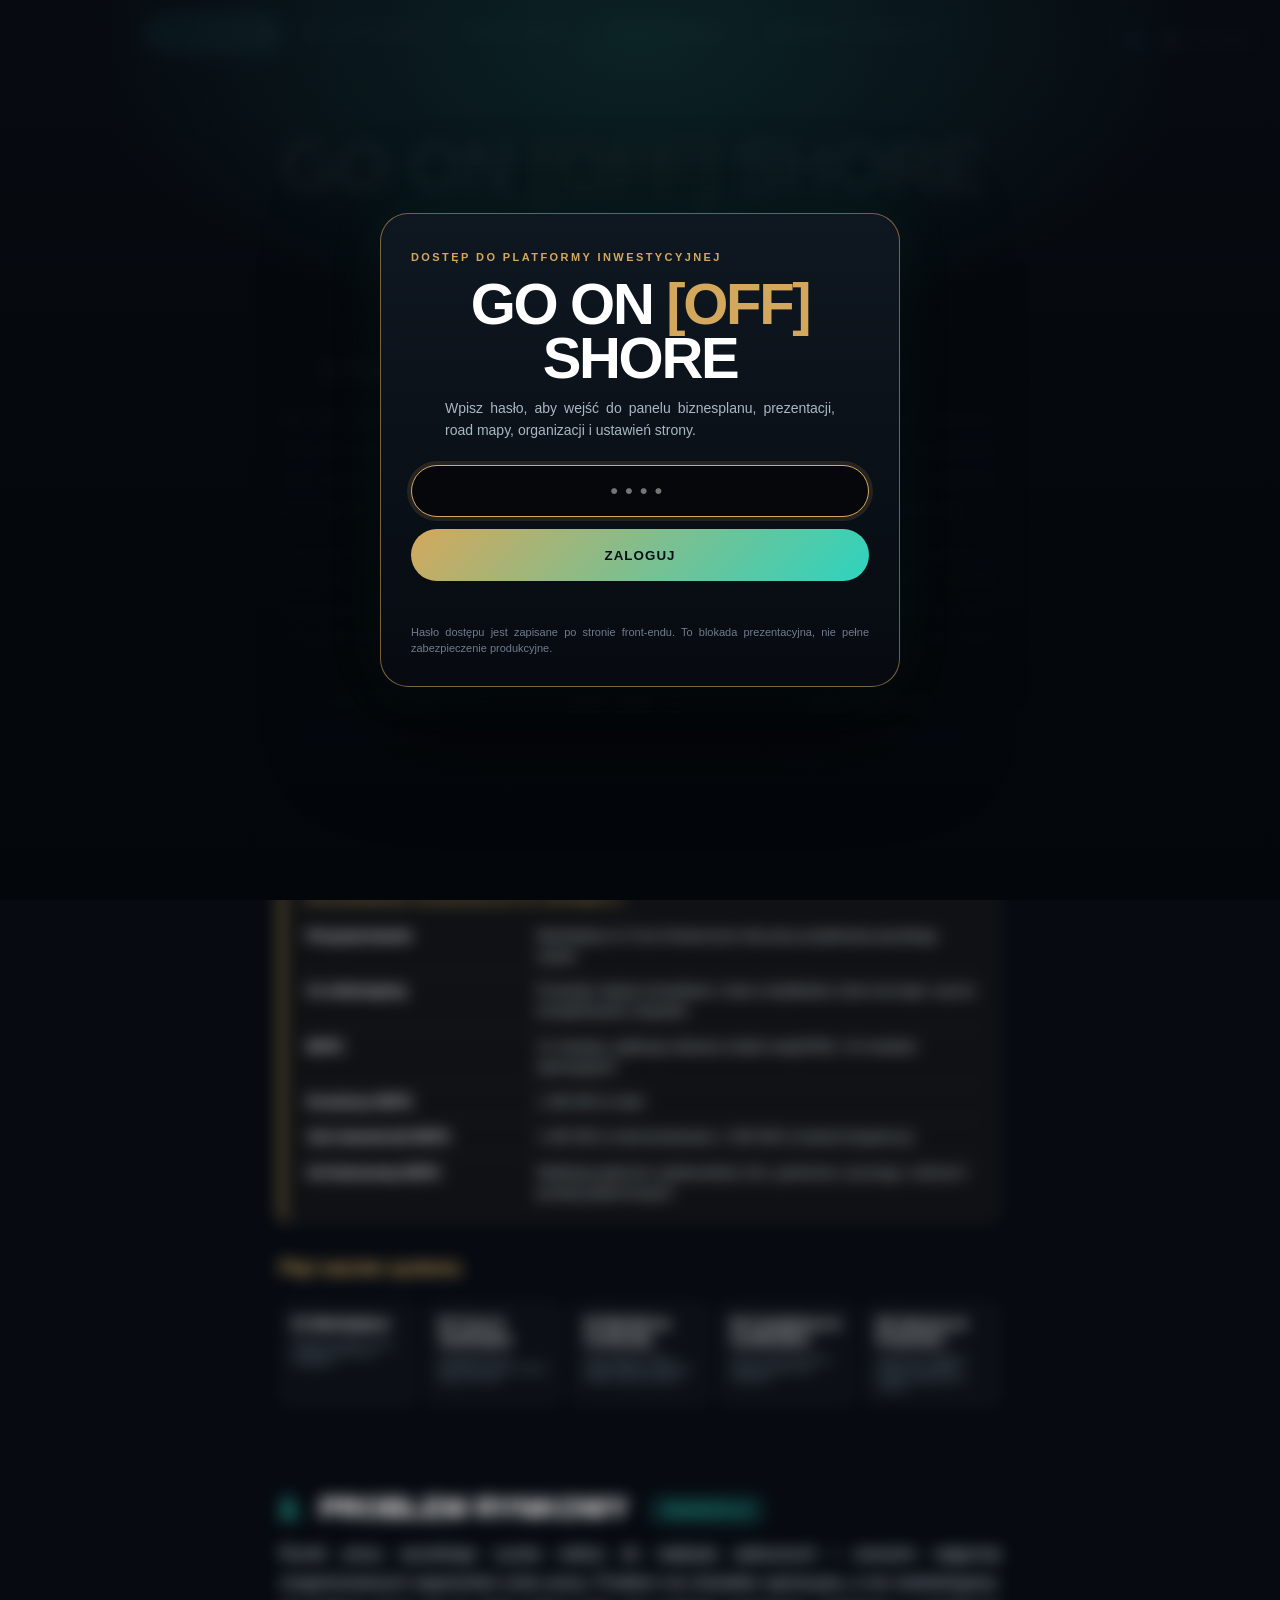
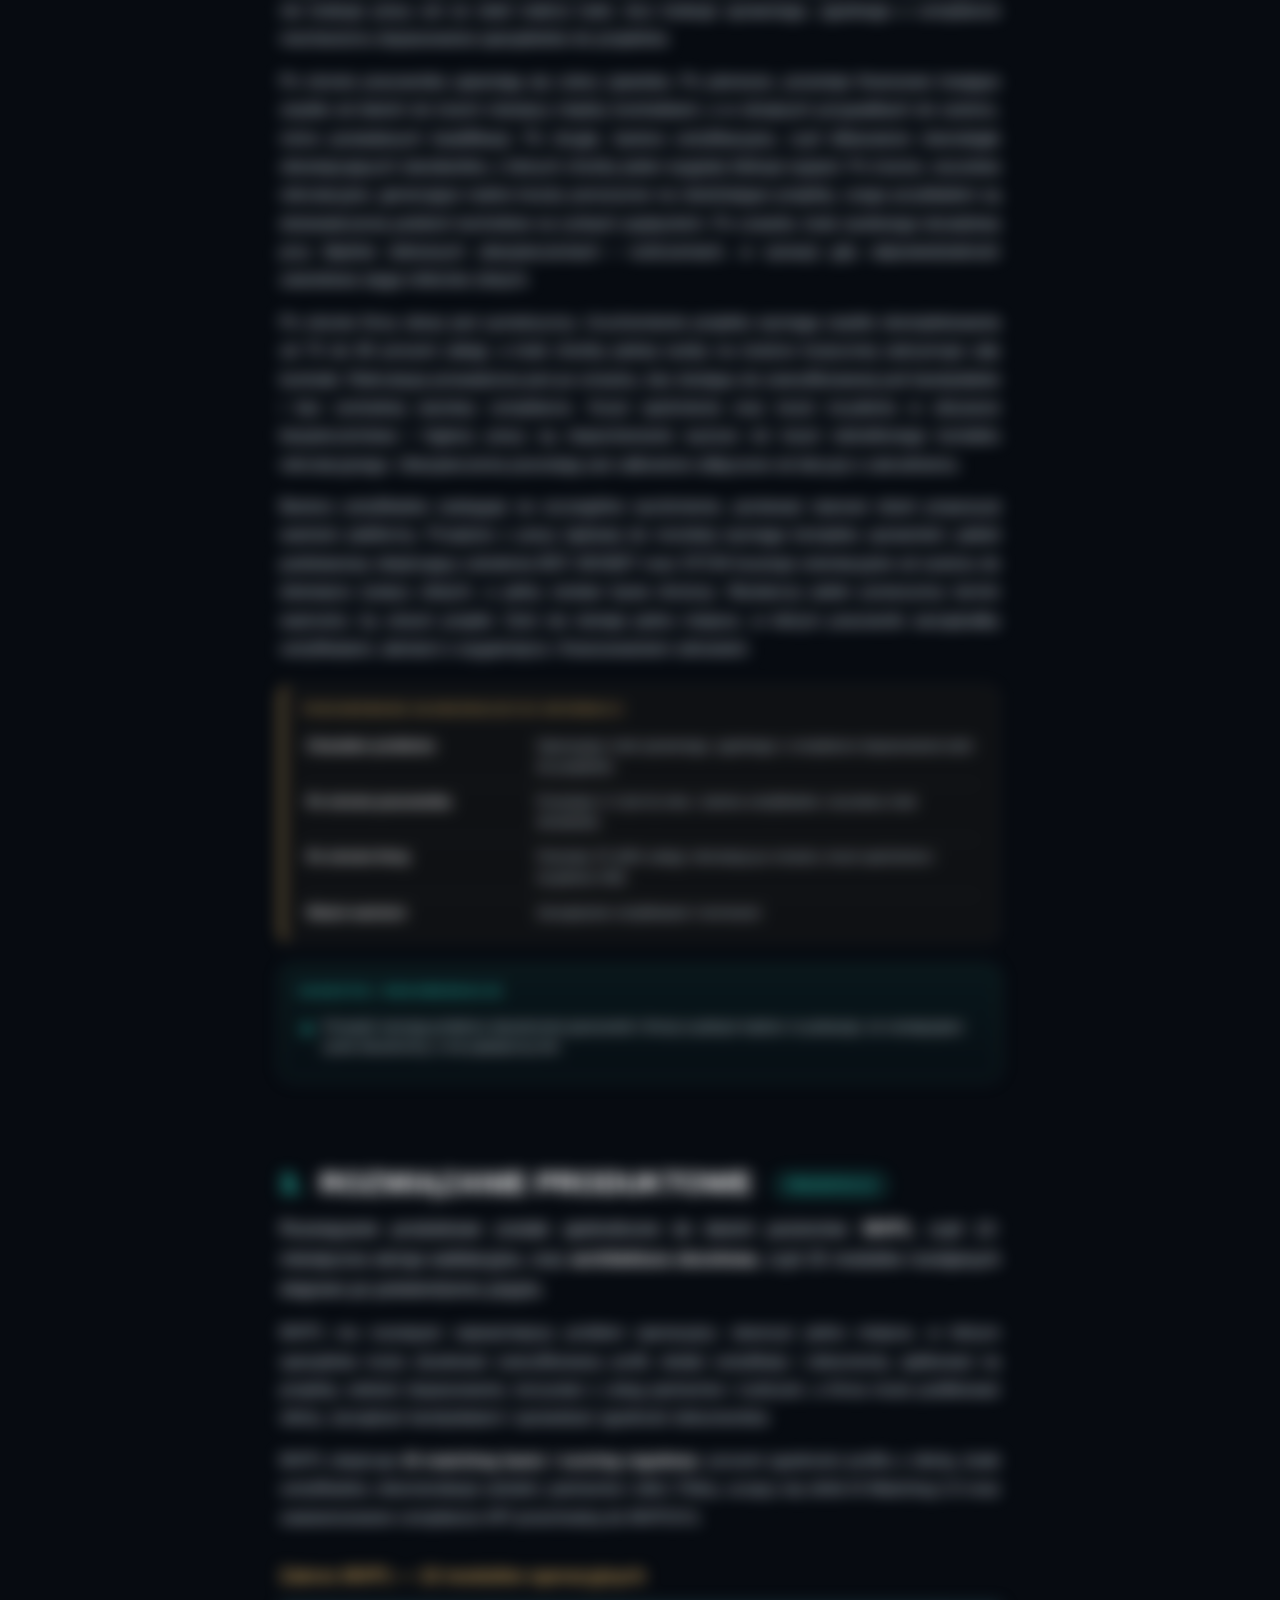
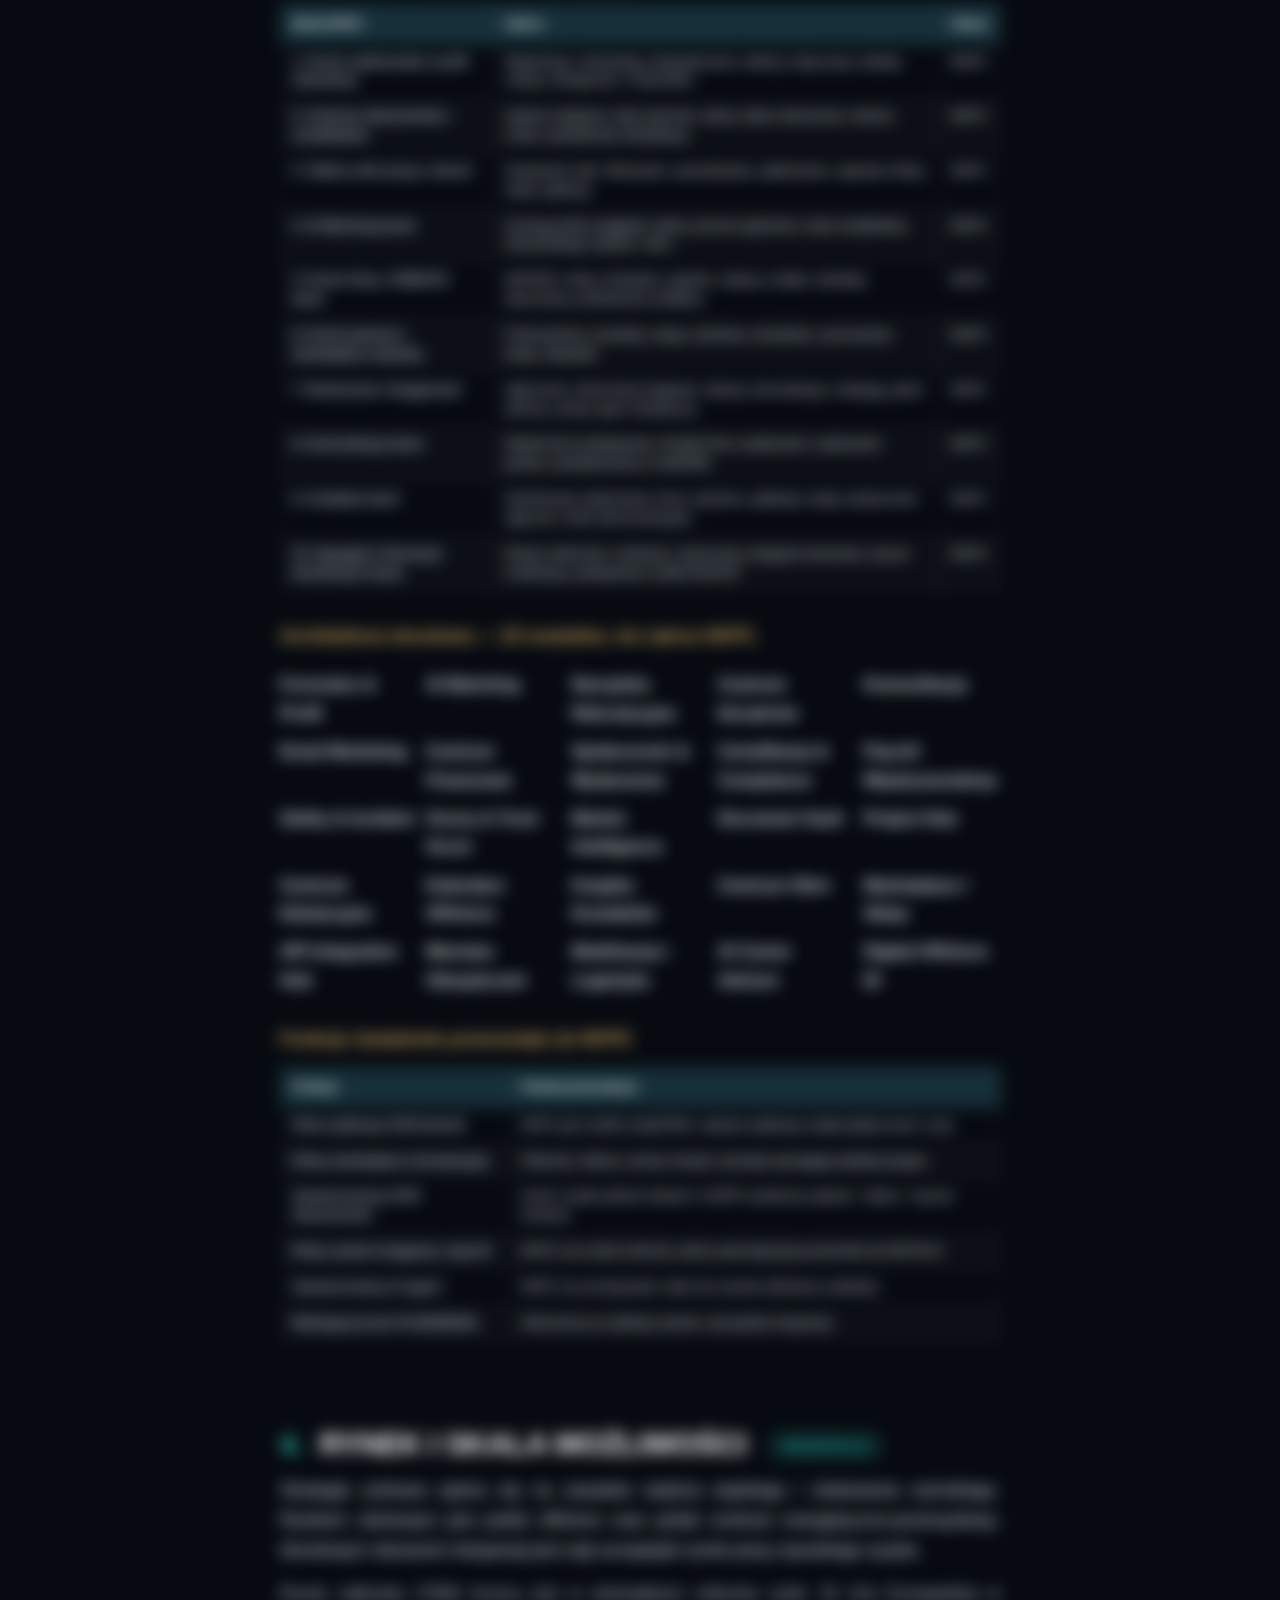
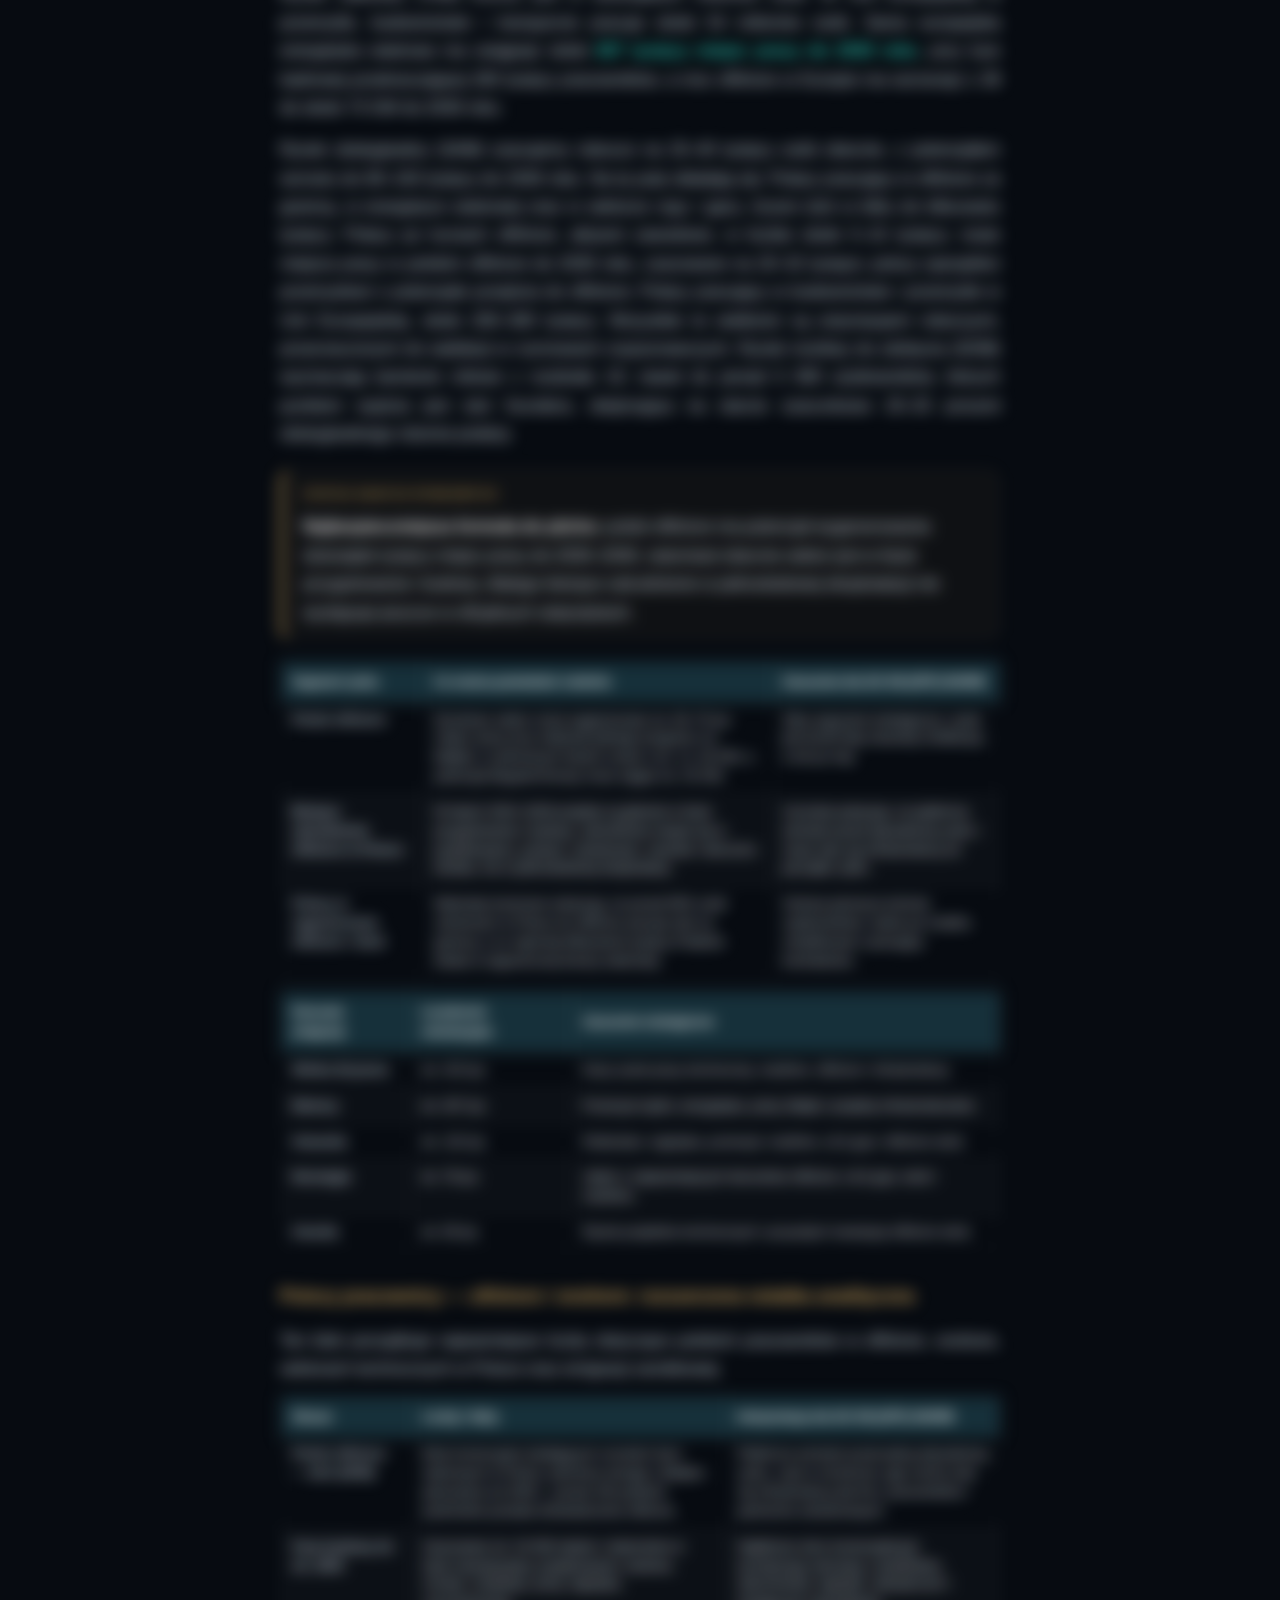
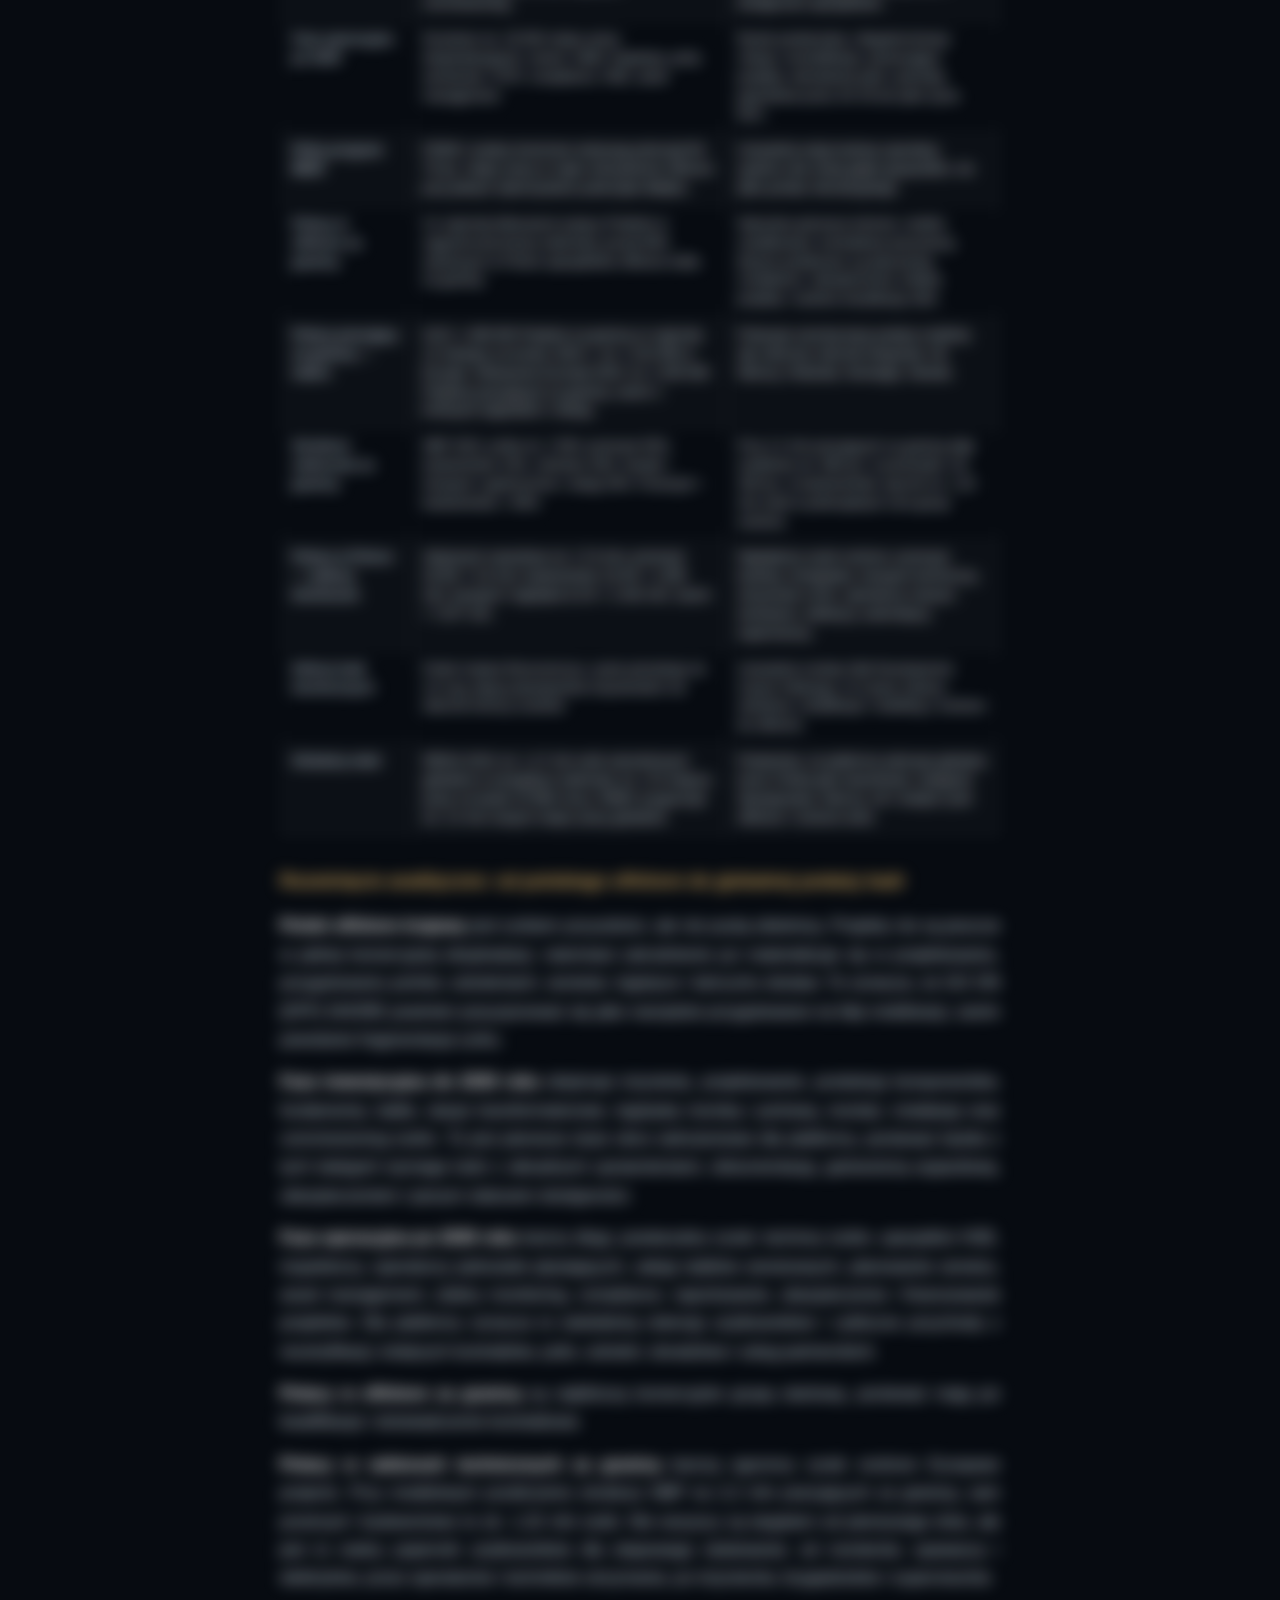
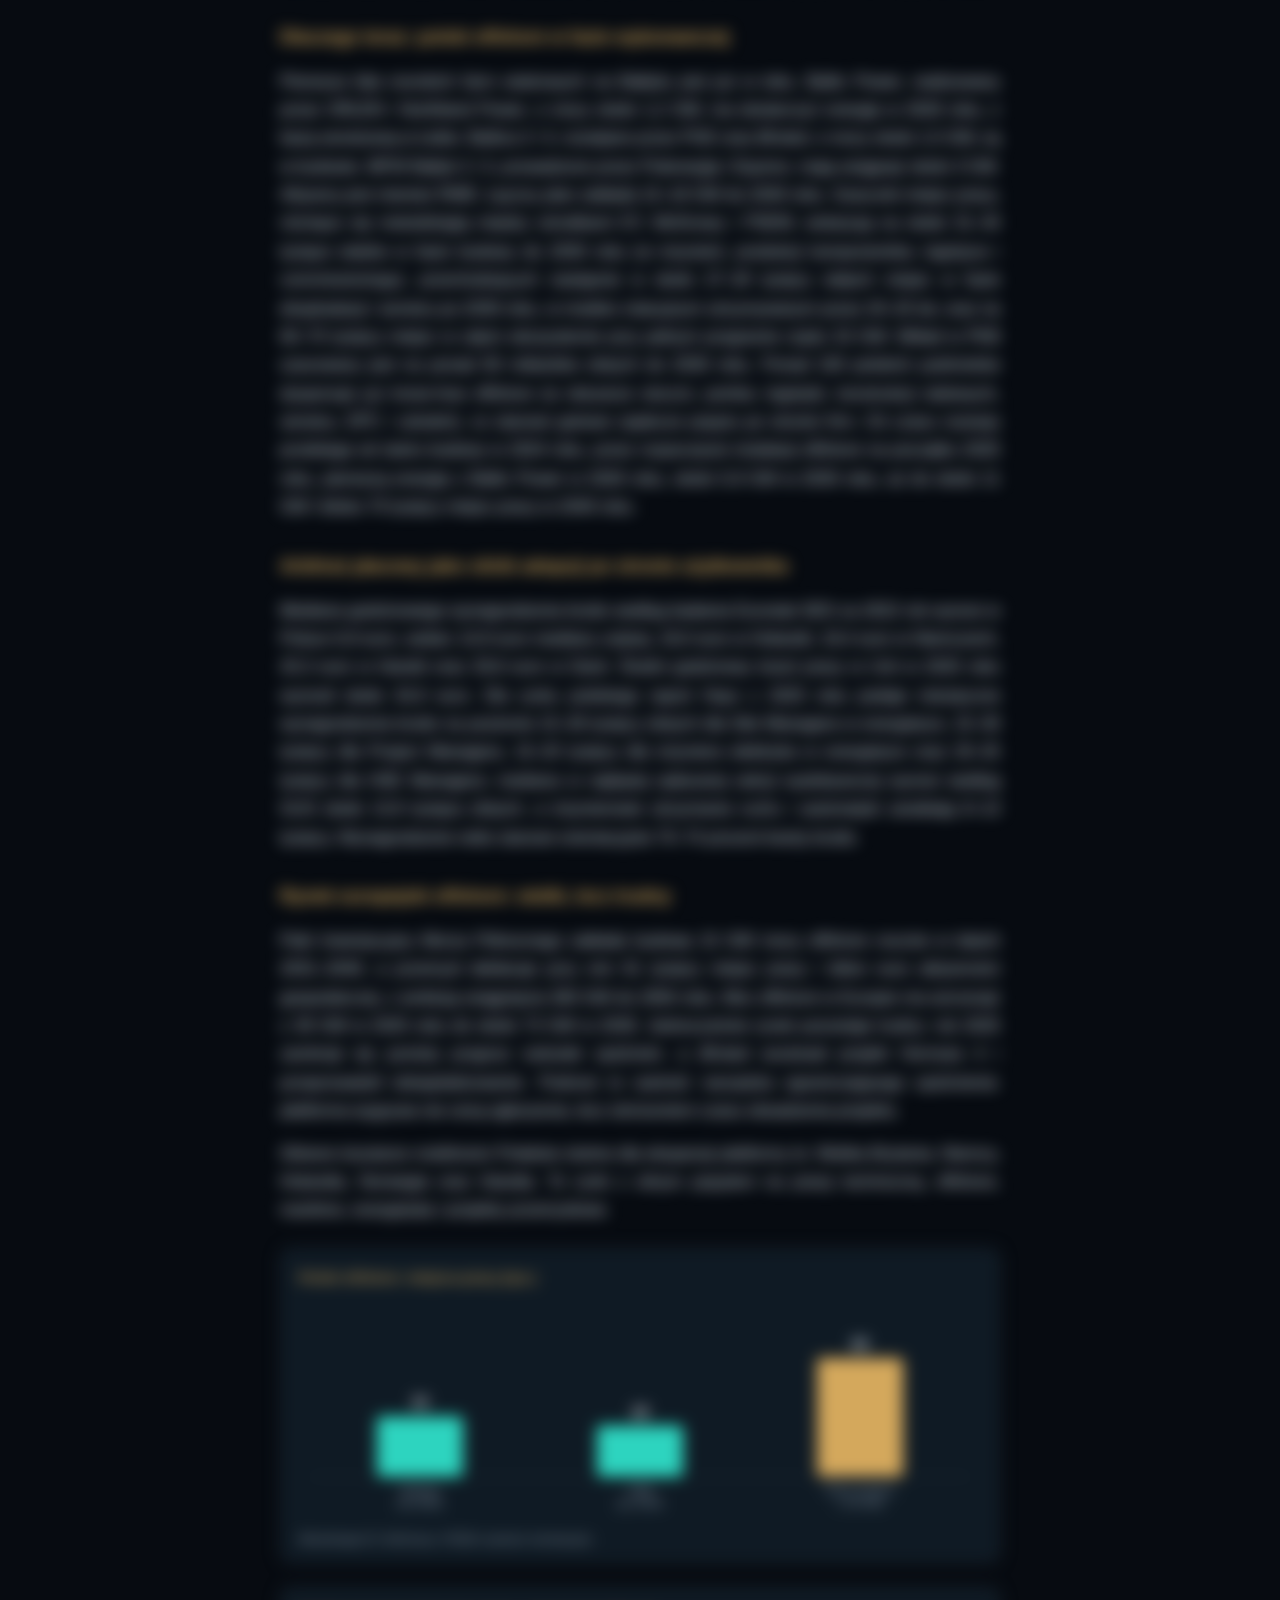
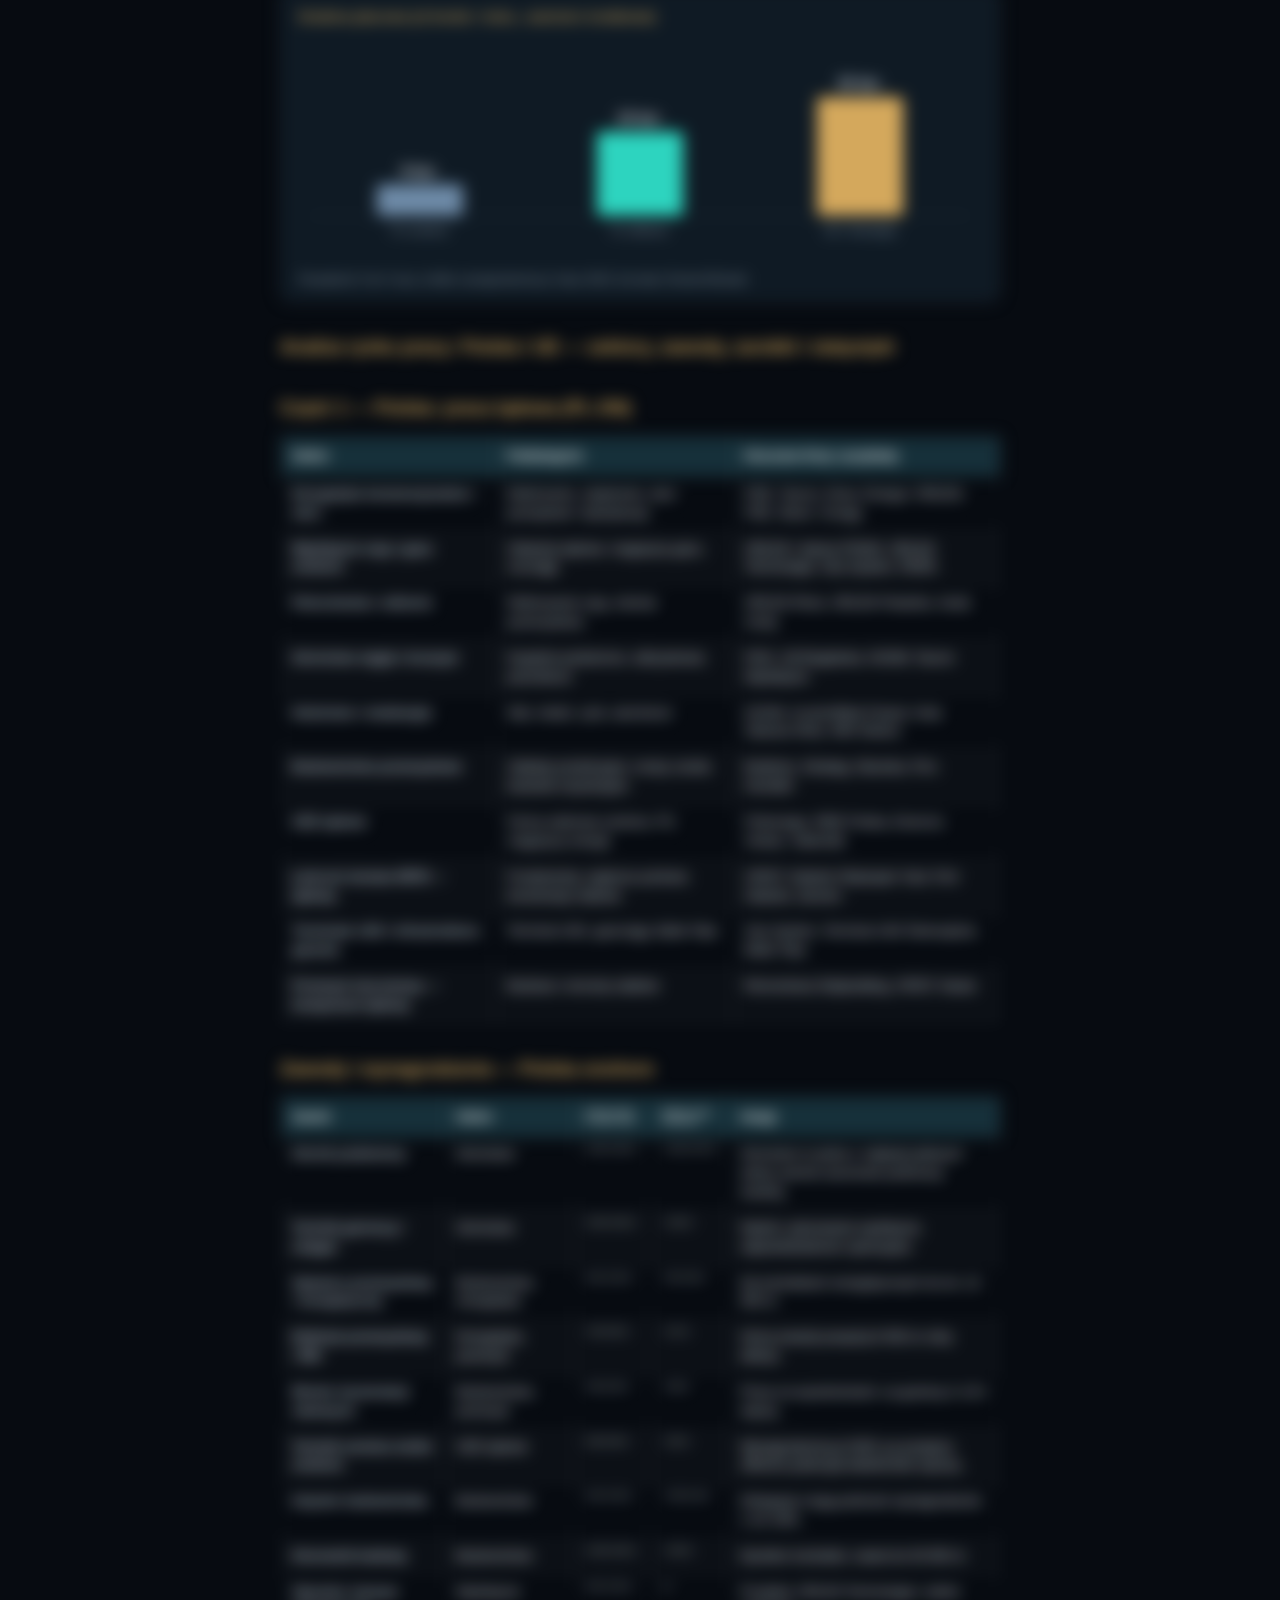
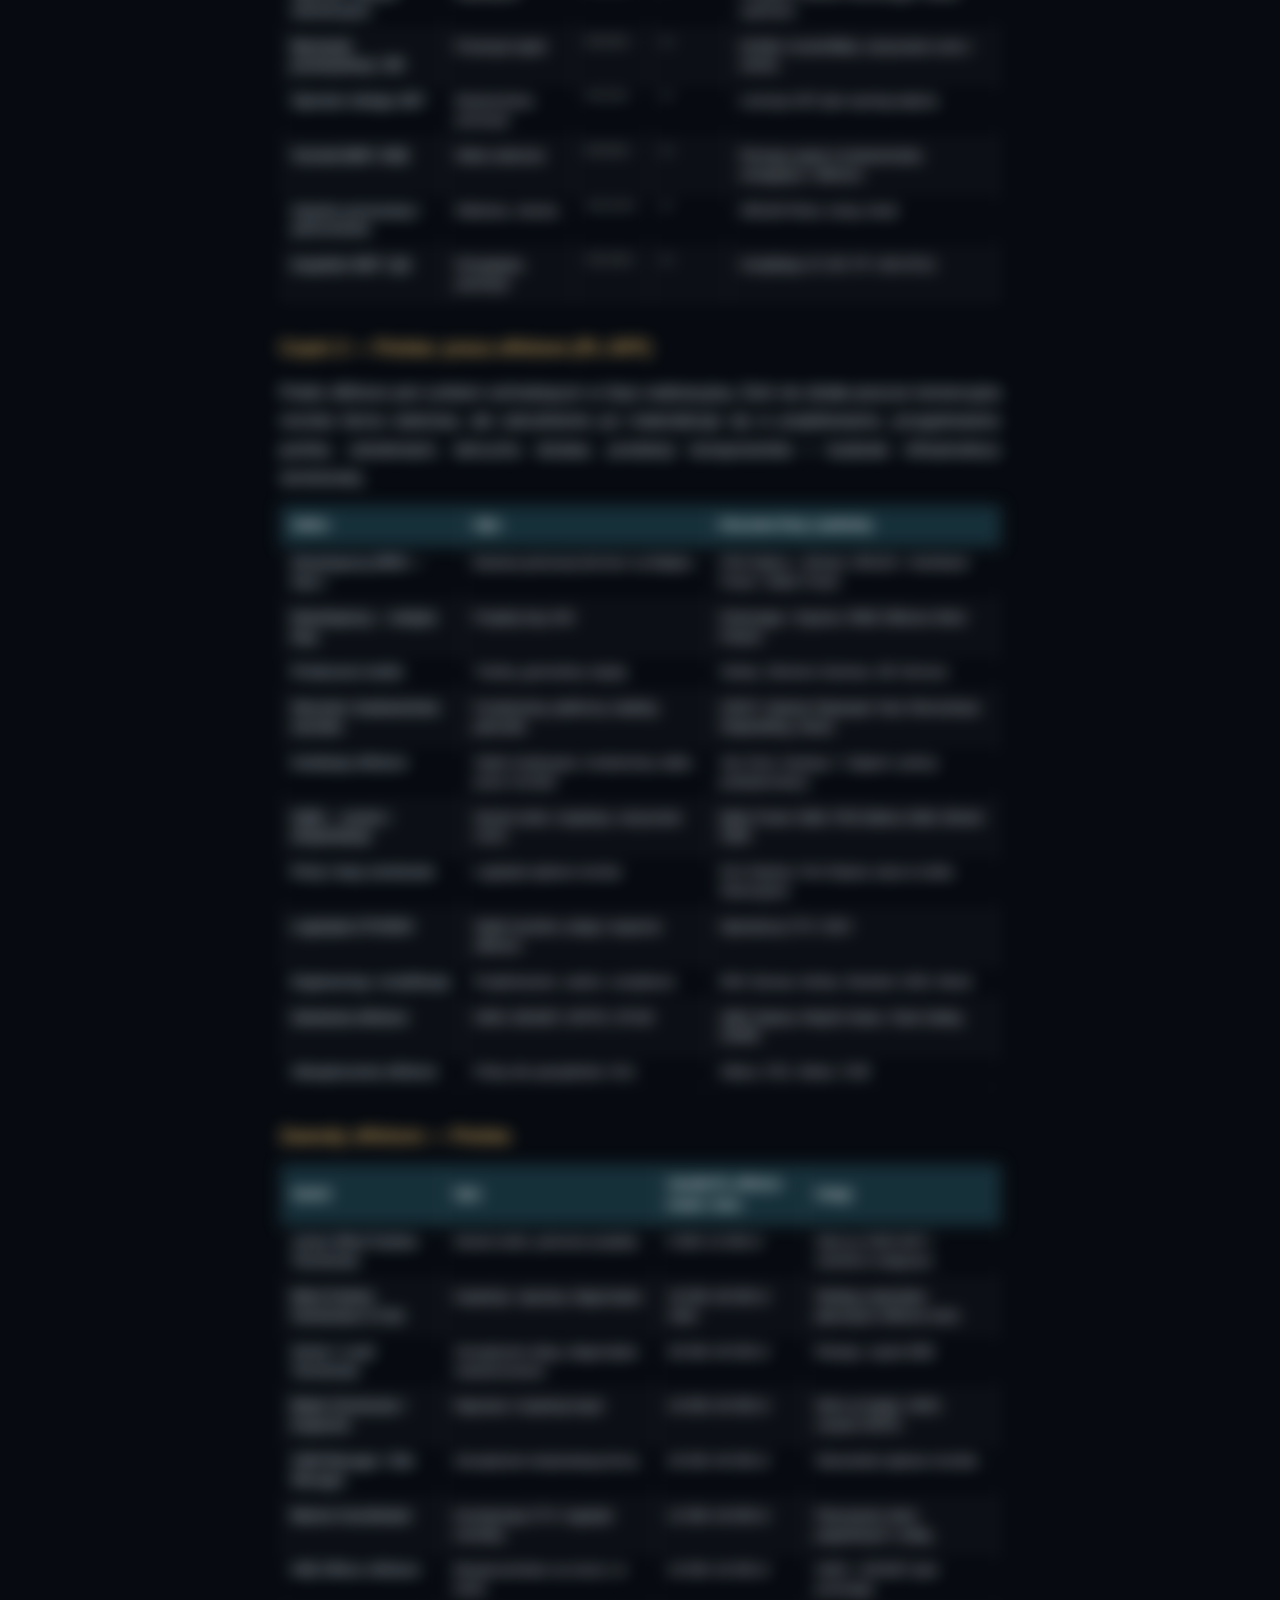
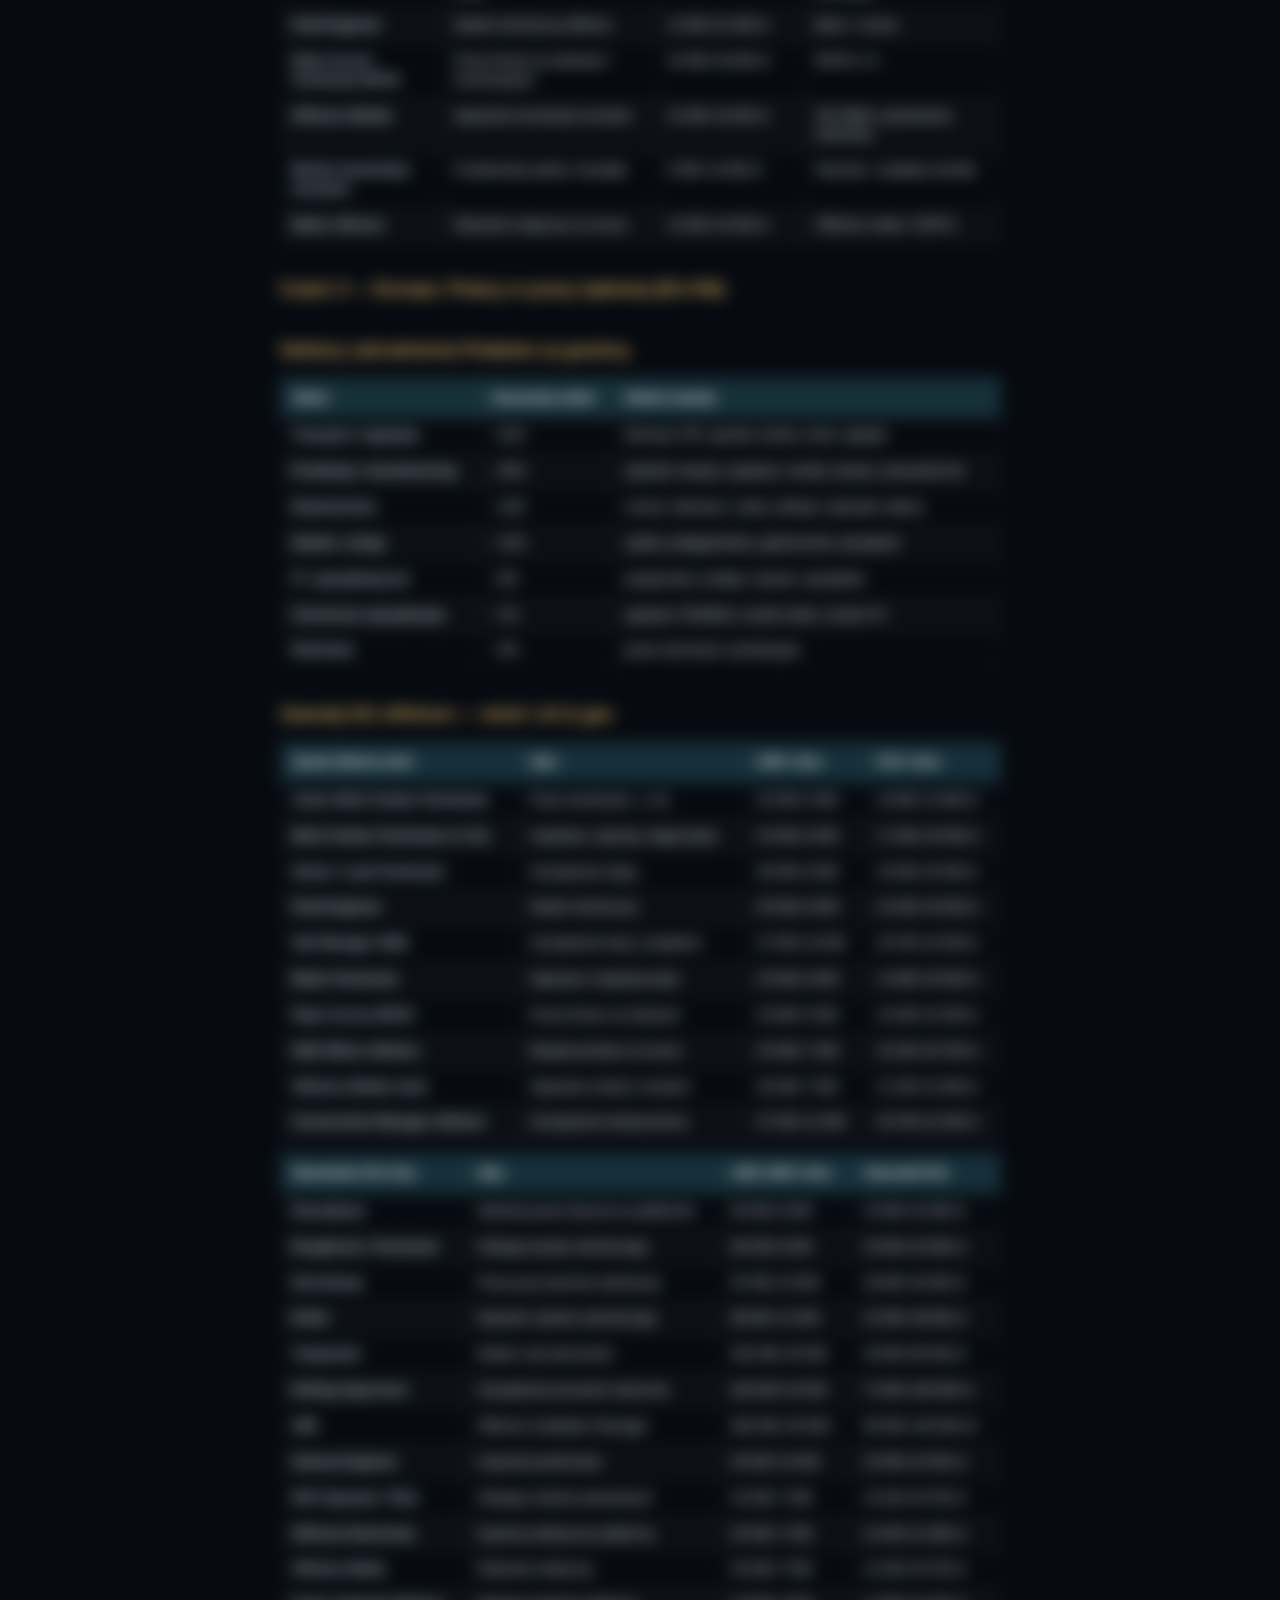
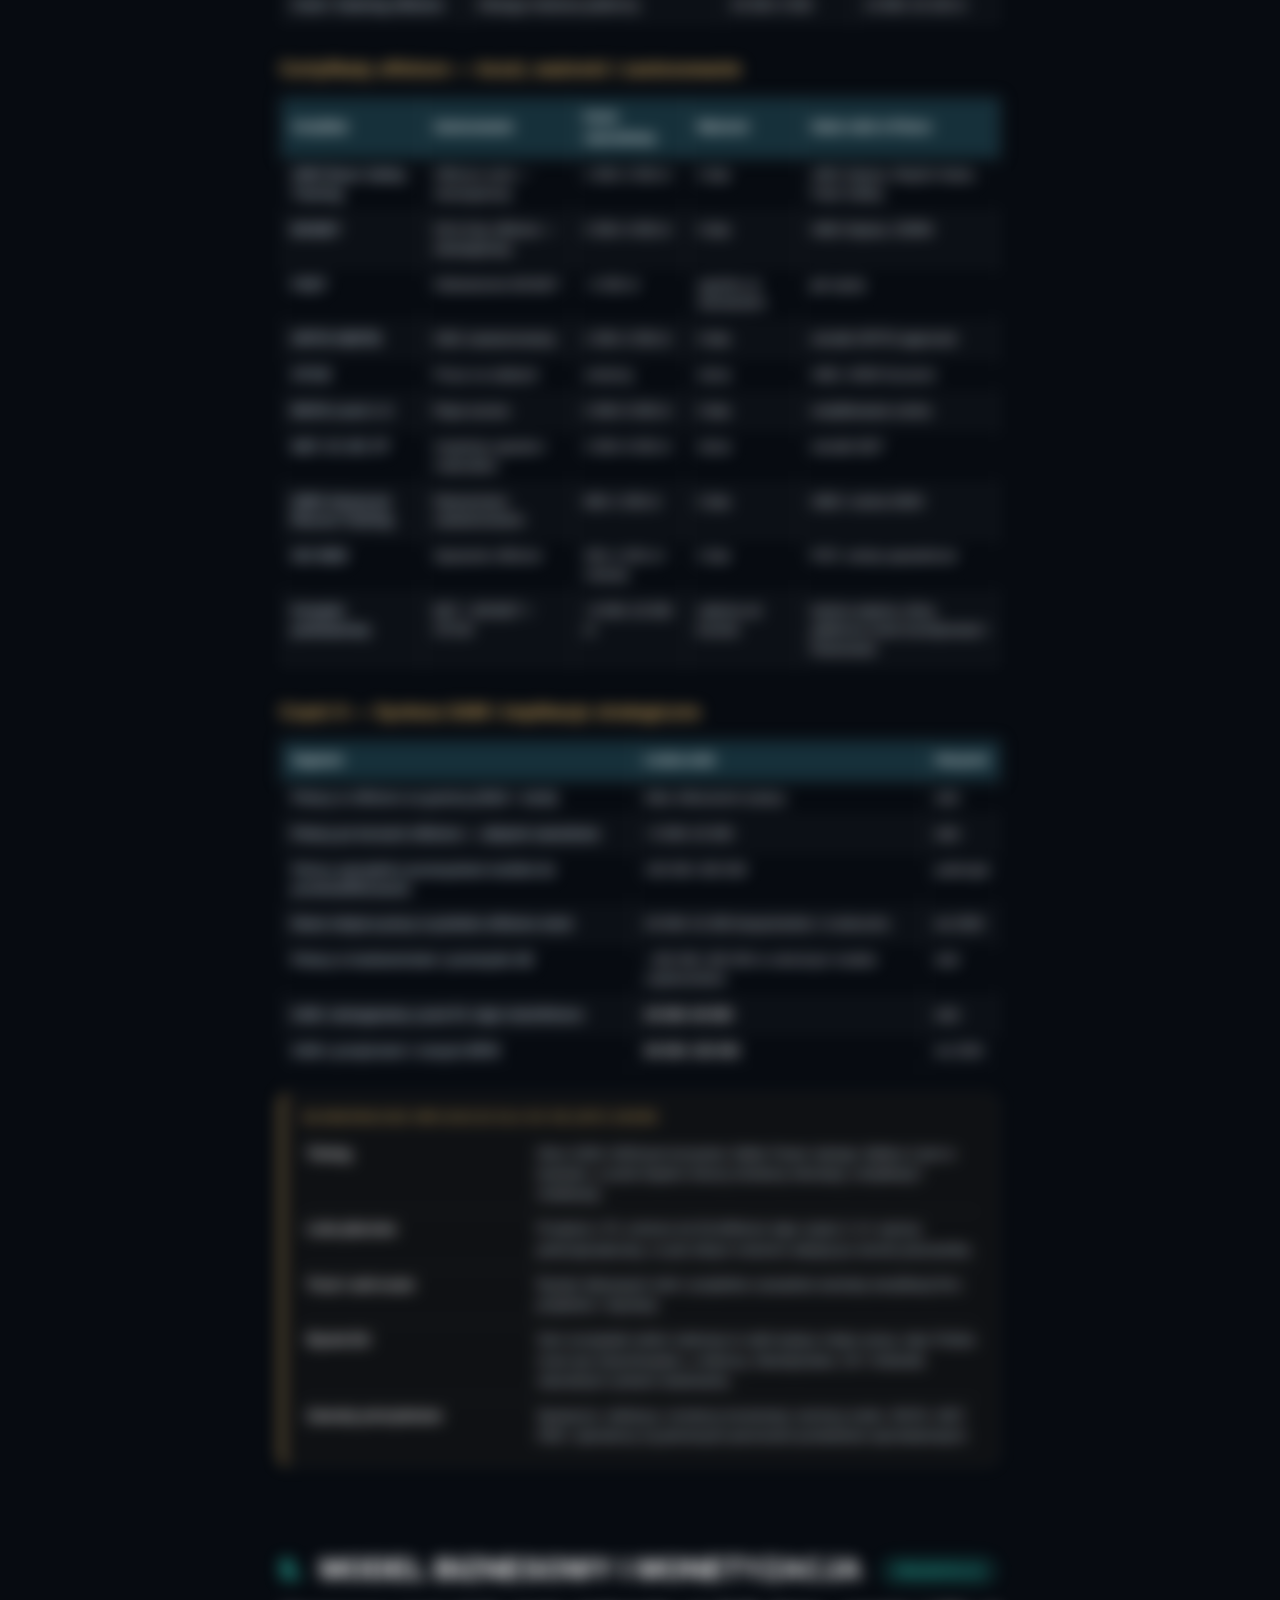
==== commit ac42edcb: "Dodaj tryb edycji z ikonkami ⚙️ przy sekcjach biznesplanu i road mapy - Toggle ⚙️ w prawym górnym ro" ====
--- a/index.html
+++ b/index.html
@@ -15,6 +15,10 @@
     <button class="view-btn" type="button" data-view="roadmap">Road Mapa</button>
     <button class="view-btn" type="button" data-view="organization">Organizacja</button>
     <button class="view-btn" type="button" data-view="settings">Ustawienia witryny</button>
+    <label class="edit-mode-toggle" title="Tryb edycji — włącz/wyłącz ikonki edycji przy sekcjach">
+      <input type="checkbox" id="editModeToggle" />
+      <span class="edit-mode-icon">⚙️</span>
+    </label>
   </div>
 </nav>
 
@@ -1168,7 +1172,19 @@
 </div>
 </main>
 
-<div class="person-modal-overlay" id="personModalOverlay" hidden>
+<div class="edit-popup-overlay" id="editPopupOverlay" hidden>
+  <div class="edit-popup" id="editPopup" role="dialog" aria-modal="true">
+    <button type="button" class="person-modal-close" id="editPopupClose" aria-label="Zamknij">×</button>
+    <h2 id="editPopupTitle" style="margin:0 0 14px; font-size:18px;"></h2>
+    <textarea id="editPopupContent" style="width:100%; min-height:400px; background:rgba(0,0,0,.25); border:1px solid rgba(255,255,255,.16); border-radius:8px; color:#fff; padding:14px; font-size:14px; font-family:inherit; resize:vertical; line-height:1.6;"></textarea>
+    <div class="settings-actions" style="margin-top:14px;">
+      <button type="button" class="org-filter-btn" id="editPopupSave" style="background:rgba(45,212,191,.18); border-color:rgba(45,212,191,.5); color:#2DD4BF;">Zapisz</button>
+      <button type="button" class="org-filter-btn" id="editPopupCancel">Anuluj</button>
+    </div>
+  </div>
+</div>
+
+<div class="person-modal-overlay" id="personModalOverlay" hidden
   <div class="person-modal" id="personModal" role="dialog" aria-modal="true">
     <button type="button" class="person-modal-close" id="personModalClose" aria-label="Zamknij">×</button>
     <div id="personModalBody"></div>
@@ -1179,5 +1195,6 @@
 <script src="js/renderers.js"></script>
 <script src="js/settings-panel.js"></script>
 <script src="js/app.js"></script>
+<script src="js/edit-mode.js"></script>
 </body>
 </html>
--- a/css/style.css
+++ b/css/style.css
@@ -485,3 +485,18 @@
 .rm-pay-fieldset legend{padding:0 6px; color:var(--gold); font-size:11px; text-transform:uppercase; letter-spacing:.06em; font-weight:700}
 .rm-pay-fieldset input{flex:1 1 120px; background:rgba(0,0,0,.25); border:1px solid rgba(255,255,255,.16); border-radius:8px; color:#fff; padding:8px 10px; font-size:13px; font-family:inherit}
 
+/* Edit mode toggle & gear icons */
+.edit-mode-toggle{display:flex; align-items:center; gap:6px; cursor:pointer; margin-left:auto; user-select:none; white-space:nowrap}
+.edit-mode-toggle input{display:none}
+.edit-mode-icon{font-size:22px; opacity:.5; transition:opacity .2s, transform .3s}
+.edit-mode-toggle input:checked ~ .edit-mode-icon{opacity:1; transform:rotate(90deg)}
+.section-edit-btn{display:none; appearance:none; border:1px solid rgba(45,212,191,.35); background:rgba(45,212,191,.08); color:var(--teal); border-radius:50%; width:28px; height:28px; font-size:16px; line-height:1; cursor:pointer; margin-left:10px; vertical-align:middle; transition:.18s ease; flex:0 0 auto}
+.section-edit-btn:hover{background:rgba(45,212,191,.22); transform:scale(1.1)}
+body.edit-mode-on .section-edit-btn{display:inline-flex; align-items:center; justify-content:center}
+.edit-popup-overlay{position:fixed; inset:0; background:rgba(0,0,0,.7); display:flex; align-items:center; justify-content:center; padding:24px; z-index:1001}
+.edit-popup-overlay[hidden]{display:none}
+.edit-popup{position:relative; max-width:800px; width:100%; max-height:90vh; overflow-y:auto; background:var(--panel); border:1px solid rgba(255,255,255,.14); border-radius:var(--card-radius,16px); padding:28px 26px; box-shadow:0 32px 80px rgba(0,0,0,.5)}
+.rm-section-edit-btn{display:none; appearance:none; border:1px solid rgba(45,212,191,.35); background:rgba(45,212,191,.08); color:var(--teal); border-radius:50%; width:24px; height:24px; font-size:14px; line-height:1; cursor:pointer; margin-left:8px; transition:.18s ease; flex:0 0 auto; vertical-align:middle}
+.rm-section-edit-btn:hover{background:rgba(45,212,191,.22); transform:scale(1.1)}
+body.edit-mode-on .rm-section-edit-btn{display:inline-flex; align-items:center; justify-content:center}
+
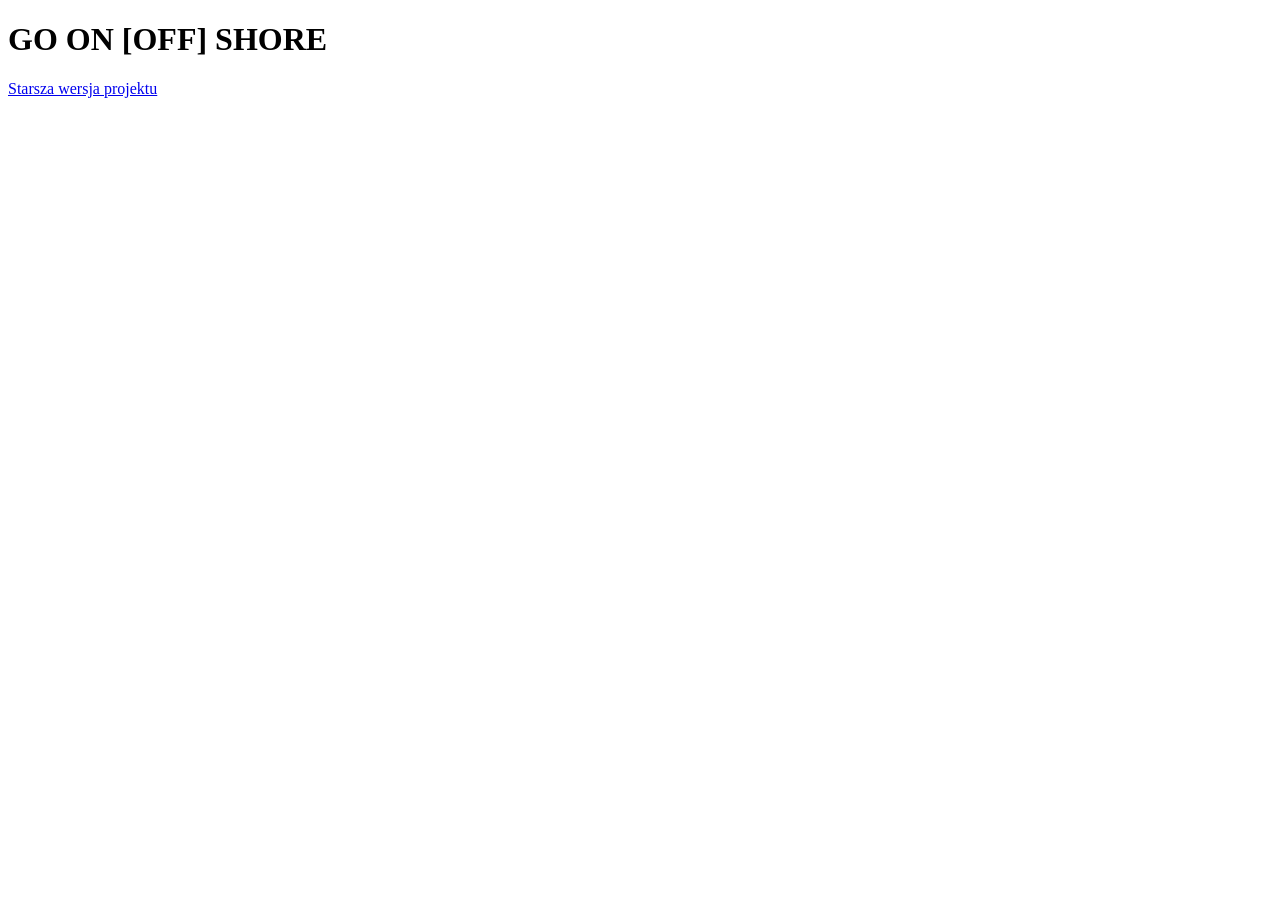
==== commit e8bbfd3f: "Test safe index update" ====
--- a/index.html
+++ b/index.html
@@ -1,1200 +1,2 @@
 <!DOCTYPE html>
-
-<html lang="pl">
-<head>
-<meta charset="utf-8"/>
-<meta content="width=device-width, initial-scale=1.0" name="viewport"/>
-<title>GO ON [OFF] SHORE · Biznesplan inwestycyjny v4.35 (roadmap clickable Q versions)</title>
-<link rel="stylesheet" href="css/style.css">
-</head>
-<body>
-<nav class="top-appbar" aria-label="Główne widoki projektu">
-  <div class="top-appbar-inner">
-    <button class="view-btn active" type="button" data-view="business-plan">Biznes Plan</button>
-    <button class="view-btn" type="button" data-view="presentation">Prezentacja</button>
-    <button class="view-btn" type="button" data-view="roadmap">Road Mapa</button>
-    <button class="view-btn" type="button" data-view="organization">Organizacja</button>
-    <button class="view-btn" type="button" data-view="settings">Ustawienia witryny</button>
-    <label class="edit-mode-toggle" title="Tryb edycji — włącz/wyłącz ikonki edycji przy sekcjach">
-      <input type="checkbox" id="editModeToggle" />
-      <span class="edit-mode-icon">⚙️</span>
-    </label>
-  </div>
-</nav>
-
-<main class="page-view active" id="business-plan">
-<div class="wrap">
-<header class="cover" id="s01">
-<h1>GO ON <span class="br">[OFF]</span> SHORE</h1>
-</header>
-<h2 id="s02"><span class="n">1.</span> STRESZCZENIE INWESTYCYJNE <button class="topic-present-btn" type="button" data-goto-slide="1">PREZENTACJA</button></h2><p class="lead"><strong>GO ON [OFF] SHORE</strong> to Marketplace &amp; Trust Infrastructure dla sektora offshore, onshore i high-risk industries. Projekt nie jest klasycznym portalem pracy, lecz operacyjnym systemem rynku pracy projektowej: łączy zweryfikowanych specjalistów, firmy, partnerów, certyfikaty, dostępność, dokumenty, ubezpieczenia, doradztwo i podstawową warstwę rozliczeniową.</p><p>Pracownicy tracą ciągłość kontraktów, firmy ręcznie kompletują zespoły, certyfikaty wygasają w krytycznym momencie, a rynek nie ma wspólnej warstwy zaufania. GO ON [OFF] SHORE odpowiada na to poprzez Digital ID, Document Vault, Centrum Certyfikacji, AI Matching basic, ATS/CRM dla firm, marketplace partnerów, moduł rozliczeń lite oraz warstwę reputacji i anty-scam.</p><div class="chips finance-kpis">
-<div class="chip"><b>1 295 000 zł</b><span>Szczegółowy koszt MVP1 netto / 12 miesięcy</span></div>
-<div class="chip g"><b>1 400 000 zł</b><span>Rekomendowana kwota do inwestora</span></div>
-<div class="chip g"><b>1 500 000 zł</b><span>Bezpieczny wariant rundy z większym buforem</span></div>
-</div>
-<p class="small">Aktualny etap finansowania to MVP1 na 12 miesięcy. Pełniejsza runda rozwojowa powinna zostać zaplanowana dopiero po walidacji MVP1, pierwszych przychodach i danych z rynku.</p><div class="sum"><p class="st">Podsumowanie najważniejszych informacji</p><table class="sumtbl"><tr><td class="k">Pozycjonowanie</td><td>Marketplace &amp; Trust Infrastructure dla pracy projektowej wysokiego ryzyka</td></tr><tr><td class="k">Co eliminujemy</td><td>Przestoje między kontraktami, chaos certyfikatów, brak trust layer, ręczne kompletowanie zespołów</td></tr><tr><td class="k">MVP1</td><td>12 miesięcy, aplikacja webowa mobile-ready/PWA, 10 modułów operacyjnych</td></tr><tr><td class="k">Kosztorys MVP1</td><td>1 295 000 zł netto</td></tr><tr><td class="k">Ask inwestorski MVP1</td><td>1 400 000 zł rekomendowane; 1 500 000 zł wariant bezpieczny</td></tr><tr><td class="k">Cel biznesowy MVP1</td><td>Walidacja płatności użytkowników, firm, partnerów, sourcingu, rozliczeń i prowizji platformowych</td></tr></table></div><h3 class="subh">Pięć warstw systemu</h3><div class="module-grid system-layers"><div class="module-card"><b>01 Marketplace</b><span>Oferty pracy, projekty, sourcing, shortlisty, partnerzy i lead marketplace.</span></div><div class="module-card"><b>02 Trust &amp; Verification</b><span>Weryfikacja profili, firm, dokumentów, projektów, reputacji i zgłoszeń anti-scam.</span></div><div class="module-card"><b>03 Workforce Continuity</b><span>Status dostępności, rotacje, następne projekty i minimalizacja downtime między kontraktami.</span></div><div class="module-card"><b>04 Compliance &amp; Certification</b><span>Document Vault, daty ważności, matryce wymagań i alerty certyfikatów.</span></div><div class="module-card"><b>05 Advisory &amp; Protection</b><span>Ubezpieczenia, księgowość, podatki, prawo, HSE/BHP, CV/profil i przygotowanie do kontraktu.</span></div></div>
-<h2 id="s03"><span class="n">2.</span> PROBLEM RYNKOWY <button class="topic-present-btn" type="button" data-goto-slide="2">PREZENTACJA</button></h2>
-<p>Rynek pracy wysokiego ryzyka należy do najlepiej opłacanych i zarazem najgorzej zorganizowanych segmentów rynku pracy. Problem ma charakter operacyjny, a nie marketingowy: nie brakuje pracy ani (w skali makro) ludzi, lecz brakuje sprawnego, zgodnego z compliance mechanizmu dopasowania specjalistów do projektów.</p>
-<p>Po stronie pracownika ujawniają się cztery zjawiska. Po pierwsze, przestoje finansowe trwające zwykle od dwóch do trzech miesięcy między kontraktami, a w skrajnych przypadkach do sześciu, mimo posiadanych kwalifikacji. Po drugie, bariera certyfikacyjna, czyli kilkanaście równolegle obowiązujących standardów, z których choćby jeden wygasły blokuje wyjazd. Po trzecie, oszustwa rekrutacyjne, generujące realne koszty ponoszone na nieistniejące projekty, czego przykładem są doświadczenia polskich techników na rynkach azjatyckich. Po czwarte, brak zaufanego doradztwa przy błędnie dobranych ubezpieczeniach i rozliczeniach, w sytuacji gdy odpowiedzialność zawodowa sięga milionów złotych.</p>
-<p>Po stronie firmy obraz jest symetryczny. Uruchomienie projektu wymaga zwykle skompletowania od 75 do 80 procent załogi, a brak choćby jednej osoby na ścieżce krytycznej zatrzymuje cały kontrakt. Rekrutacja prowadzona jest po omacku, bez dostępu do zweryfikowanej puli kandydatów i bez centralnej warstwy compliance. Koszt opóźnienia oraz koszt incydentu w obszarze bezpieczeństwa i higieny pracy są nieporównanie wyższe niż koszt nietrafionego kontaktu rekrutacyjnego. Ubezpieczenia pozostają zaś całkowicie odłączone od decyzji o zatrudnieniu.</p>
-<p>Bariera certyfikatów zasługuje na szczególne wyróżnienie, ponieważ stanowi rdzeń propozycji wartości platformy. Przejście z pracy lądowej do morskiej wymaga kompletu uprawnień; pakiet podstawowy obejmujący szkolenia BST, BOSIET oraz STCW kosztuje orientacyjnie od sześciu do dziesięciu tysięcy złotych, a pełny zestaw bywa droższy. Wystarczy jeden przeoczony termin ważności, by utracić projekt. Dziś nie istnieje jedno miejsce, w którym pracownik zarządzałby certyfikatami, alertami o wygaśnięciu i finansowaniem odnowień.</p>
-<div class="sum"><p class="st">Podsumowanie najważniejszych informacji</p><table class="sumtbl"><tr><td class="k">Charakter problemu</td><td>Operacyjny: brak sprawnego, zgodnego z compliance dopasowania ludzi do projektów</td></tr><tr><td class="k">Po stronie pracownika</td><td>Przestoje 2–3 (do 6) mies.; bariera certyfikatów; oszustwa; brak doradztwa</td></tr><tr><td class="k">Po stronie firmy</td><td>Potrzeba 75–80% załogi; rekrutacja po omacku; koszt opóźnienia i incydentu HSE</td></tr><tr><td class="k">Rdzeń wartości</td><td>Zarządzanie certyfikatami i terminami</td></tr></table></div><div class="sug"><p class="sgh">Sugestie i rekomendacje</p><ul><li>Prowadź narrację problemu dwustronnie (pracownik i firma) w jednym kadrze: to pokazuje, że rozwiązujesz rynek dwustronny, a nie pojedynczy ból.</li></ul></div>
-<h2 id="s04"><span class="n">3.</span> ROZWIĄZANIE PRODUKTOWE <button class="topic-present-btn" type="button" data-goto-slide="3">PREZENTACJA</button></h2><p class="lead">Rozwiązanie produktowe zostało ujednolicone do dwóch poziomów: <strong>MVP1</strong>, czyli 12-miesięczna wersja walidacyjna, oraz <strong>architektura docelowa</strong>, czyli 25 modułów rozwijanych etapowo po potwierdzeniu popytu.</p><p>MVP1 ma rozwiązać najważniejszy problem operacyjny: stworzyć jedno miejsce, w którym specjalista może zbudować zweryfikowany profil, dodać certyfikaty i dokumenty, aplikować na projekty, widzieć dopasowanie, korzystać z usług partnerów i rozliczeń, a firma może publikować oferty, zarządzać kandydatami i sprawdzać zgodność dokumentów.</p><p>MVP1 obejmuje <strong>AI matching basic / scoring regułowy</strong>: procent zgodności profilu z ofertą, braki certyfikatów, rekomendacje szkoleń, partnerów i ofert. Pełny, uczący się silnik AI Matching 2.0 oraz zaawansowane compliance API przechodzą do MVP2/V1.</p><h3 class="subh">Zakres MVP1 — 10 modułów operacyjnych</h3><div class="cmpwrap"><table class="dt"><thead><tr><th>Moduł MVP1</th><th>Zakres</th><th>Status</th></tr></thead><tbody><tr><td class="k">1. Konto użytkownika i profil zawodowy</td><td>Rejestracja, onboarding, doświadczenie, sektory, kraje pracy, stawka, rotacja, dostępność, CV/portfolio.</td><td>MVP1</td></tr><tr><td class="k">2. Centrum dokumentów i certyfikatów</td><td>Upload, kategorie, daty ważności, alerty, status dokumentu, historia zmian, podstawowa weryfikacja.</td><td>MVP1</td></tr><tr><td class="k">3. Tablica ofert pracy i zleceń</td><td>Dodawanie ofert, filtrowanie, wyszukiwarka, aplikowanie, zapisane oferty, status aplikacji.</td><td>MVP1</td></tr><tr><td class="k">4. AI Matching basic</td><td>Scoring profilu względem oferty, procent zgodności, braki certyfikatów, rekomendacje szkoleń i ofert.</td><td>MVP1</td></tr><tr><td class="k">5. Konto firmy i CRM/ATS basic</td><td>NIP/KRS, oferty, kandydaci, pipeline, statusy, notatki, shortlisty, dokumenty, podstawowa analityka.</td><td>MVP1</td></tr><tr><td class="k">6. Konto partnera i marketplace leadowy</td><td>Profil partnera, produkty, usługi, szkolenia, doradztwo, promowanie, leady, statystyki.</td><td>MVP1</td></tr><tr><td class="k">7. Rozliczenia i księgowość</td><td>Zgłoszenia, dokumenty księgowe, statusy, komunikacja z obsługą, panel admina, prosty raport miesięczny.</td><td>MVP1</td></tr><tr><td class="k">8. Komunikacja basic</td><td>Wiadomości podstawowe, kontakt firma–użytkownik i użytkownik–partner, powiadomienia e-mail/SMS.</td><td>MVP1</td></tr><tr><td class="k">9. Analityka basic</td><td>Dashboardy użytkownika, firmy i partnera, aplikacje, leady, skuteczność ogłoszeń, braki dokumentacyjne.</td><td>MVP1</td></tr><tr><td class="k">10. Agregator informacji branżowych basic</td><td>Newsy sektorowe, szkolenia, rynek pracy, kategorie branżowe, ręczna moderacja, podstawowe źródła RSS/API.</td><td>MVP1</td></tr></tbody></table></div><h3 class="subh">Architektura docelowa — 25 modułów, nie zakres MVP1</h3><div class="module-grid"><div class="module-card"><b>Formularz &amp; Profil</b></div><div class="module-card"><b>AI Matching</b></div><div class="module-card"><b>Narzędzia Rekrutacyjne</b></div><div class="module-card"><b>Centrum Doradców</b></div><div class="module-card"><b>Komunikacja</b></div><div class="module-card"><b>Email Marketing</b></div><div class="module-card"><b>Centrum Finansowe</b></div><div class="module-card"><b>Społeczność &amp; Wydarzenia</b></div><div class="module-card"><b>Certyfikacja &amp; Compliance</b></div><div class="module-card"><b>Payroll Międzynarodowy</b></div><div class="module-card"><b>Safety &amp; Incident</b></div><div class="module-card"><b>Oceny &amp; Trust Score</b></div><div class="module-card"><b>Market Intelligence</b></div><div class="module-card"><b>Document Vault</b></div><div class="module-card"><b>Project Hub</b></div><div class="module-card"><b>Centrum Edukacyjne</b></div><div class="module-card"><b>Kalendarz Offshore</b></div><div class="module-card"><b>Książka Kontaktów</b></div><div class="module-card"><b>Centrum Ofert</b></div><div class="module-card"><b>Marketplace / Sklep</b></div><div class="module-card"><b>API Integration Hub</b></div><div class="module-card"><b>Warstwa Ubezpieczeń</b></div><div class="module-card"><b>Mobilizacja i Logistyka</b></div><div class="module-card"><b>AI Career Advisor</b></div><div class="module-card"><b>Digital Offshore ID</b></div></div><h3 class="subh">Funkcje świadomie przesunięte do MVP2</h3><div class="cmpwrap"><table class="dt"><thead><tr><th>Funkcja</th><th>Powód przesunięcia</th></tr></thead><tbody><tr><td class="k">Pełna aplikacja iOS/Android</td><td>MVP1 jest mobile-ready/PWA; natywna aplikacja zwiększyłaby koszt i czas.</td></tr><tr><td class="k">Pełny marketplace transakcyjny</td><td>Płatności, faktury, zwroty, koszyk i prowizje wymagają walidacji popytu.</td></tr><tr><td class="k">Zaawansowany OCR dokumentów</td><td>Koszt i ryzyko jakości danych; w MVP1 wystarczy upload + status + ręczna kontrola.</td></tr><tr><td class="k">Pełny system księgowy / payroll</td><td>MVP1 ma moduł rozliczeń; pełna automatyzacja przechodzi do MVP2/V2.</td></tr><tr><td class="k">Zaawansowany AI agent</td><td>MVP1 ma scoring basic; dane do uczenia zbieramy w pilotażu.</td></tr><tr><td class="k">Wielojęzyczność PL/EN/DE/NL</td><td>Wdrożenie po walidacji rynków i priorytetów ekspansji.</td></tr></tbody></table></div><h2 id="s05"><span class="n">4.</span> RYNEK I SKALA MOŻLIWOŚCI <button class="topic-present-btn" type="button" data-goto-slide="4">PREZENTACJA</button></h2>
-<p class="lead">Strategia rynkowa opiera się na zasadzie wejścia wąskiego i skalowania szerokiego. Rynkiem startowym jest polski offshore oraz polski onshore energetyczno-przemysłowy; docelowym obszarem ekspansji jest cały europejski rynek pracy wysokiego ryzyka.</p>
-<p>Rynek całkowity (TAM) liczony jest w dziesiątkach milionów osób. W Unii Europejskiej w przemyśle, budownictwie i transporcie pracuje około 54 milionów osób. Sama europejska energetyka wiatrowa ma osiągnąć około <span class="teal-text">607 tysięcy miejsc pracy do 2030 roku</span>, przy luce kadrowej przekraczającej 200 tysięcy pracowników, a moc offshore w Europie ma wzrosnąć z 39 do około 73 GW do 2030 roku.</p>
-<p>Rynek obsługiwalny (SAM) szacujemy roboczo na 25–40 tysięcy osób obecnie, z potencjałem wzrostu do 80–150 tysięcy do 2030 roku. Na tę pulę składają się: Polacy pracujący w offshore za granicą, w energetyce wiatrowej oraz w sektorze ropy i gazu, liczeni dziś w kilku do kilkunastu tysięcy; Polacy po kursach offshore, aktywni zawodowo, w liczbie około 5–15 tysięcy; nowe miejsca pracy w polskim offshore do 2030 roku, szacowane na 20–32 tysiące; polscy specjaliści przemysłowi o potencjale przejścia do offshore; Polacy pracujący w budownictwie i przemyśle w Unii Europejskiej, około 200–300 tysięcy. Wszystkie te wielkości są estymacjami roboczymi, przeznaczonymi do walidacji w rozmowach rozpoznawczych. Rynek możliwy do zdobycia (SOM) wyznaczają kamienie milowe z rozdziału 10; nawet do ponad 5 000 użytkowników, których punktem wyjścia jest sieć foundera, obejmująca na starcie szacunkowo 20–25 procent obsługiwalnego rdzenia podaży.</p>
-<div class="status-box">
-<p class="ct">Status danych rynkowych</p>
-<p><strong>Najbezpieczniejsza formuła do pitchu:</strong> polski offshore ma potencjał wygenerowania dziesiątek tysięcy miejsc pracy do 2030–2040, natomiast obecnie sektor jest w fazie przygotowania i budowy, dlatego bieżące zatrudnienie w pełnoskalowej eksploatacji nie występuje jeszcze w oficjalnych statystykach.</p>
-</div>
-<div class="cmpwrap"><table class="dt">
-<thead><tr><th>Segment rynku</th><th>Co można powiedzieć rzetelnie</th><th>Znaczenie dla GO ON [OFF] SHORE</th></tr></thead>
-<tbody>
-<tr><td class="k">Polski offshore</td><td>Docelowo sektor może wygenerować ok. 60–70 tys. miejsc pracy przy realizacji pełnego programu na Bałtyku; w pierwszych fazach mowa o ok. 11–18 GW, a potencjał długoterminowy może sięgać ok. 33 GW.</td><td>Silny argument strategiczny: rynek jest przed falą masowej mobilizacji, a nie po niej.</td></tr>
-<tr><td class="k">Bieżące zatrudnienie offshore w Polsce</td><td>W latach 2024–2026 projekty są głównie w fazie przygotowania i budowy; zatrudnienie skupia się w projektowaniu, portach, szkoleniach, serwisie i łańcuchu dostaw, nie w pełnoskalowej eksploatacji.</td><td>Uczciwie pokazuje, że platforma wchodzi przed dojrzałością rynku i może stać się infrastrukturą od początku cyklu.</td></tr>
-<tr><td class="k">Polacy w zagranicznym offshore / wind</td><td>Materiały branżowe wskazują, że ponad 90% osób szkolonych w Polsce do offshore pracuje dziś za granicą, a co najmniej kilkanaście tysięcy Polaków działa w zagranicznej branży wiatrowej.</td><td>Gotowa pierwsza kohorta użytkowników: ludzie już mobilni, certyfikowani i pracujący kontraktowo.</td></tr>
-
-</tbody>
-</table></div>
-
-<div class="cmpwrap"><table class="dt">
-<thead><tr><th>Kierunek emigracji</th><th>Liczebność orientacyjna</th><th>Znaczenie strategiczne</th></tr></thead>
-<tbody>
-<tr><td class="k">Wielka Brytania</td><td>ok. 415 tys.</td><td>Duży rynek pracy technicznej, maritime, offshore i infrastruktury.</td></tr>
-<tr><td class="k">Niemcy</td><td>ok. 407 tys.</td><td>Przemysł ciężki, energetyka, porty, Bałtyk i projekty infrastrukturalne.</td></tr>
-<tr><td class="k">Holandia</td><td>ok. 132 tys.</td><td>Rotterdam, logistyka, przemysł, maritime, oil &amp; gas i offshore wind.</td></tr>
-<tr><td class="k">Norwegia</td><td>ok. 78 tys.</td><td>Jeden z najważniejszych kierunków offshore, oil &amp; gas, wind i maritime.</td></tr>
-<tr><td class="k">Irlandia</td><td>ok. 69 tys.</td><td>Rynek projektów technicznych i przyszłych inwestycji offshore wind.</td></tr>
-</tbody>
-</table></div>
-<h3>Polscy pracownicy — offshore / onshore: rozszerzona notatka analityczna</h3>
-<p>Ten blok porządkuje najważniejsze liczby dotyczące polskich pracowników w offshore, onshore, sektorach technicznych w Polsce oraz emigracji zarobkowej.</p>
-
-<div class="cmpwrap"><table class="dt">
-<thead><tr><th>Obszar</th><th>Liczby / fakty</th><th>Interpretacja dla GO ON [OFF] SHORE</th></tr></thead>
-<tbody>
-<tr><td class="k">Polski offshore — dziś (2026)</td><td>Brak komercyjnie działających morskich farm wiatrowych w Polsce; pierwsza energia z Bałtyku planowana od 2026 r.; ponad 100 polskich podmiotów posiada doświadczenie offshore.</td><td>Platforma wchodzi przed pełną dojrzałością rynku, czyli w momencie, gdy można stać się infrastrukturą dla firm, pracowników i partnerów szkoleniowych.</td></tr>
-<tr><td class="k">Faza budowy do ok. 2030</td><td>Szacowane ok. 34 000 etatów / etatoroków w fazie inwestycyjnej: projektowanie, budowa, montaż, instalacje, porty, logistyka, commissioning.</td><td>Najbliższe okno komercjalizacji: koordynacja rekrutacji, certyfikatów, dokumentów, logistyki, ubezpieczeń i dostępności specjalistów.</td></tr>
-<tr><td class="k">Faza operacyjna po 2030</td><td>Docelowo ok. 29 000 miejsc pracy eksploatacyjnych: serwis, O&amp;M, inspekcje, porty serwisowe, IT/OT, compliance, HSE, asset management.</td><td>Rynek powtarzalny i długoterminowy: rotacje, recertyfikacje, powracające projekty, odnowienia polis i potrzeby payrollowe przez 20–25 lat cyklu życia farm.</td></tr>
-<tr><td class="k">Pełny program MEW</td><td>PSEW i analizy branżowe wskazują potencjał 60–70 tys. miejsc pracy w całym ekosystemie offshore przy pełnym wykorzystaniu potencjału Bałtyku.</td><td>Uzasadnia wizję budowy operating systemu dla nowej gałęzi gospodarki, nie tylko portalu rekrutacyjnego.</td></tr>
-<tr><td class="k">Polacy w offshore za granicą</td><td>Co najmniej kilkanaście tysięcy Polaków w zagranicznej branży wiatrowej; ponad 90% szkolonych w Polsce specjalistów offshore trafia za granicę.</td><td>Naturalna pierwsza kohorta: mobilni, certyfikowani, kontraktowi pracownicy, których problemem są dokumenty, compliance, ubezpieczenia, kolejne projekty i zaufana weryfikacja ofert.</td></tr>
-<tr><td class="k">Polacy pracujący za granicą — makro</td><td>GUS: 1 499 000 Polaków za granicą co najmniej 12 miesięcy na koniec 2024 r.; ok. 1 413 000 w Europie. Wskazanie Eurostat 2024: ok. 2 200 000 Polaków pracujących za granicą, razem z krótszymi wyjazdami i rotacją.</td><td>Pokazuje szeroką bazę podaży mobilnej siły roboczej i kierunki ekspansji: UK, Niemcy, Holandia, Norwegia, Irlandia.</td></tr>
-<tr><td class="k">Struktura sektorowa za granicą</td><td>NBP 2022, próba ok. 2 500: przemysł 45%, budownictwo 15%, rolnictwo 20%, handel / transport / gastronomia / usługi 20%. Przemysł + budownictwo = 60%.</td><td>Przy 2,2 mln pracujących za granicą daje modelowo ok. 990 tys. w przemyśle i ok. 330 tys. w budownictwie, łącznie ok. 1,32 mln osób w potencjalnym core group onshore.</td></tr>
-<tr><td class="k">Polacy w Polsce — sektory techniczne</td><td>Aktywnych zawodowo ok. 17,8 mln; przemysł 25,8% ≈ 4,6 mln; budownictwo 10,3% ≈ 1,835 mln; transport i logistyka 8,1% ≈ 1,442 mln; razem ≈ 7,877 mln.</td><td>Największy rynek onshore: przemysł, budowy, energetyka, transport techniczny, utrzymanie ruchu, operatorzy maszyn, serwisanci, elektrycy, automatycy, supervisorzy.</td></tr>
-<tr><td class="k">Deficyt kadr technicznych</td><td>Polski Instytut Ekonomiczny: rynek potrzebuje ok. 3,5 razy więcej absolwentów inżynierskich niż obecnie kończy uczelnie.</td><td>Uzasadnia moduły Skill Development, Career Pathways, AI Career Advisor, szkolenia, certyfikacje i reskilling z onshore do offshore.</td></tr>
-<tr><td class="k">Globalny wiatr</td><td>IRENA 2019: ok. 1,17 mln osób zatrudnionych globalnie w energetyce wiatrowej; ok. 173 miejsca pracy na każde 10 MW mocy; GWEC prognozuje ok. 2,4 mln nowych miejsc pracy globalnie.</td><td>Potwierdza, że platforma adresuje globalny trend: Polska jako beachhead, następnie Skandynawia, Niemcy, UK i kolejne rynki offshore / onshore wind.</td></tr>
-</tbody>
-</table></div>
-<h3>Rozwinięcie analityczne: od polskiego offshore do globalnej podaży kadr</h3>
-<p><strong>Polski offshore krajowy</strong> jest rynkiem przyszłości, ale nie pustą obietnicą. Projekty nie są jeszcze w pełnej komercyjnej eksploatacji, natomiast zatrudnienie już materializuje się w projektowaniu, przygotowaniu portów, szkoleniach, serwisie, logistyce i łańcuchu dostaw. To oznacza, że GO ON [OFF] SHORE powinien pozycjonować się jako narzędzie przygotowane na falę mobilizacji, zanim powstanie fragmentacja rynku.</p>
-<p><strong>Faza inwestycyjna do 2030 roku</strong> obejmuje inżynierię, projektowanie, produkcję komponentów, fundamenty, kable, stacje transformatorowe, logistykę morską i portową, montaż, instalację oraz commissioning turbin. To jest pierwsze duże okno wdrożeniowe dla platformy, ponieważ każda z tych kategorii wymaga ludzi z aktualnymi uprawnieniami, dokumentacją, gotowością wyjazdową, ubezpieczeniem i jasnym statusem dostępności.</p>
-<p><strong>Faza operacyjna po 2030 roku</strong> tworzy długi, powtarzalny rynek: technicy turbin, specjaliści HSE, inspektorzy, operatorzy jednostek pływających, załogi statków serwisowych, planowanie serwisu, asset management, zdalny monitoring, compliance, raportowanie, ubezpieczenia i finansowanie projektów. Dla platformy oznacza to wieloletnią retencję użytkowników i cykliczne przychody z recertyfikacji, kolejnych kontraktów, polis, szkoleń, doradztwa i usług partnerskich.</p>
-<p><strong>Polacy w offshore za granicą</strong> są najbliższą komercyjnie grupą startową, ponieważ mają już kwalifikacje i doświadczenie kontraktowe.</p>
-<p><strong>Polacy w sektorach technicznych za granicą</strong> tworzą ogromny rynek onshore European projects. Przy modelowym przeliczeniu struktury NBP na 2,2 mln pracujących za granicą, sam przemysł i budownictwo to ok. 1,32 mln osób. Nie wszyscy są targetem od pierwszego dnia, ale jest to realny pojemnik użytkowników dla etapowego skalowania: od monterów, spawaczy i elektryków, przez operatorów i techników utrzymania, po inżynierów, brygadzistów i supervisorów.</p>
-
-<h3>Dlaczego teraz: polski offshore w fazie wykonawczej</h3>
-<p>Pierwsza fala morskich farm wiatrowych na Bałtyku jest już w toku. Baltic Power, realizowany przez ORLEN i Northland Power, o mocy około 1,2 GW, ma dostarczyć energię w 2026 roku, z bazą serwisową w Łebie. Baltica 2 i 3, rozwijane przez PGE oraz Ørsted, o mocy około 1,5 GW, są w budowie. MFW Bałtyk 2 i 3, prowadzone przez Polenergię i Equinor, mają osiągnąć około 3 GW. Aktywny jest również RWE. Łączny plan zakłada 15–18 GW do 2040 roku. Szacunki miejsc pracy, różniące się metodologią między ośrodkami EY, McKinsey i PSEW, wskazują na około 31–34 tysiące etatów w fazie budowy do 2030 roku (w inżynierii, produkcji komponentów, logistyce i commissioningu), przechodzących następnie w około 27–29 tysięcy stałych miejsc w fazie eksploatacji i serwisu po 2030 roku, w modelu rotacyjnym utrzymywanym przez 20–25 lat, oraz na 60–70 tysięcy miejsc w całym ekosystemie przy pełnym programie rzędu 33 GW. Wkład w PKB szacowany jest na ponad 60 miliardów złotych do 2030 roku. Ponad 100 polskich podmiotów dysponuje już know-how offshore (w obszarze stoczni, portów, logistyki, konstrukcji stalowych, serwisu, EPC i szkoleń), co stanowi gotowe zaplecze popytu po stronie firm. Oś czasu rozwoju przebiega od startu budowy w 2024 roku, przez rozpoczęcie instalacji offshore na początku 2025 roku, pierwszą energię z Baltic Power w 2026 roku, około 5,9 GW w 2030 roku, aż do około 11 GW i blisko 70 tysięcy miejsc pracy w 2040 roku.</p>
-<h3>Arbitraż płacowy jako silnik adopcji po stronie użytkownika</h3>
-
-<p>Mediana godzinowego wynagrodzenia brutto według badania Eurostat SES za 2022 rok wynosi w Polsce 6,9 euro, wobec 14,9 euro mediany unijnej, 19,0 euro w Holandii, 19,4 euro w Niemczech, 20,3 euro w Irlandii oraz 29,8 euro w Danii. Średni godzinowy koszt pracy w Unii w 2025 roku wynosił około 34,9 euro. Dla rynku polskiego raport Hays z 2025 roku podaje miesięczne wynagrodzenia brutto na poziomie 15–28 tysięcy złotych dla Site Managera w energetyce, 15–30 tysięcy dla Project Managera, 15–20 tysięcy dla inżyniera elektryka w energetyce oraz 20–25 tysięcy dla HSE Managera; mediana w najlepiej opłacanej sekcji wydobywczej wynosi według GUS około 13,9 tysiąca złotych, a inżynierowie utrzymania ruchu i automatyki zarabiają 8–13 tysięcy. Wynagrodzenie netto stanowi orientacyjnie 70–74 procent kwoty brutto.</p>
-<h3>Rynek europejski offshore: wielki, lecz trudny</h3>
-<p>Pakt Inwestycyjny Morza Północnego zakłada budowę 15 GW mocy offshore rocznie w latach 2031–2040, a przemysł deklaruje przy nim 91 tysięcy miejsc pracy i bilion euro aktywności gospodarczej, z ambicją osiągnięcia 300 GW do 2050 roku. Moc offshore w Europie ma wzrosnąć z 39 GW w 2025 roku do około 73 GW w 2030. Jednocześnie rynek pozostaje trudny: rok 2025 zamknął się poniżej prognoz wskutek opóźnień, a Ørsted anulował projekt Hornsea 4 i przeprowadził dokapitalizowanie. Podnosi to wartość narzędzia ograniczającego opóźnienia: platforma wygrywa nie ceną ogłoszenia, lecz skróceniem czasu obsadzenia projektu.</p>
-<p>Główne korytarze mobilności Polaków istotne dla ekspansji platformy to: Wielka Brytania, Niemcy, Holandia, Norwegia oraz Irlandia. To rynki z silnym popytem na pracę techniczną, offshore, maritime, energetykę i projekty przemysłowe.</p>
-<figure class="chart"><figcaption>Polski offshore: miejsca pracy (tys.)</figcaption><div class="cbody"><svg class="svg" preserveaspectratio="xMidYMid meet" viewbox="0 0 760 250"><line stroke="#24323E" stroke-width="1" x1="12" x2="748" y1="198" y2="198"></line><rect fill="#2DD4BF" height="67.1" rx="4" width="96.0" x="86.7" y="130.9"></rect><text fill="#E7EDF3" font-family="Arial" font-size="16" font-weight="bold" text-anchor="middle" x="134.7" y="120.9">33</text><text fill="#93A2B2" font-family="Arial" font-size="12" text-anchor="middle" x="134.7" y="217.0">Budowa</text><text fill="#93A2B2" font-family="Arial" font-size="12" text-anchor="middle" x="134.7" y="232.0">(do 2030)</text><rect fill="#2DD4BF" height="56.9" rx="4" width="96.0" x="332.0" y="141.1"></rect><text fill="#E7EDF3" font-family="Arial" font-size="16" font-weight="bold" text-anchor="middle" x="380.0" y="131.1">28</text><text fill="#93A2B2" font-family="Arial" font-size="12" text-anchor="middle" x="380.0" y="217.0">O&amp;M</text><text fill="#93A2B2" font-family="Arial" font-size="12" text-anchor="middle" x="380.0" y="232.0">(po 2030)</text><rect fill="#D4A85C" height="132.2" rx="4" width="96.0" x="577.3" y="65.8"></rect><text fill="#E7EDF3" font-family="Arial" font-size="16" font-weight="bold" text-anchor="middle" x="625.3" y="55.8">65</text><text fill="#93A2B2" font-family="Arial" font-size="12" text-anchor="middle" x="625.3" y="217.0">Pełny program</text><text fill="#93A2B2" font-family="Arial" font-size="12" text-anchor="middle" x="625.3" y="232.0">(~33 GW)</text></svg></div><p class="cap">Metodologie EY, McKinsey i PSEW; wartości orientacyjne.</p></figure><figure class="chart"><figcaption>Drabina płacowa (zł brutto / mies., wartości środkowe)</figcaption><div class="cbody"><svg class="svg" preserveaspectratio="xMidYMid meet" viewbox="0 0 760 250"><line stroke="#24323E" stroke-width="1" x1="12" x2="748" y1="198" y2="198"></line><rect fill="#6E8BA8" height="34.6" rx="4" width="96.0" x="86.7" y="163.4"></rect><text fill="#E7EDF3" font-family="Arial" font-size="16" font-weight="bold" text-anchor="middle" x="134.7" y="153.4">8 tys.</text><text fill="#93A2B2" font-family="Arial" font-size="12.5" text-anchor="middle" x="134.7" y="218.0">PL onshore</text><rect fill="#2DD4BF" height="93.6" rx="4" width="96.0" x="332.0" y="104.4"></rect><text fill="#E7EDF3" font-family="Arial" font-size="16" font-weight="bold" text-anchor="middle" x="380.0" y="94.4">23 tys.</text><text fill="#93A2B2" font-family="Arial" font-size="12.5" text-anchor="middle" x="380.0" y="218.0">PL offshore</text><rect fill="#D4A85C" height="132.2" rx="4" width="96.0" x="577.3" y="65.8"></rect><text fill="#E7EDF3" font-family="Arial" font-size="16" font-weight="bold" text-anchor="middle" x="625.3" y="55.8">32 tys.</text><text fill="#93A2B2" font-family="Arial" font-size="12.5" text-anchor="middle" x="625.3" y="218.0">UE / Norwegia</text></svg></div><p class="cap">Rozpiętość 3 do 4 razy; źródła: wynagrodzenia.pl, Hays 2025, Eurostat, Reuters/Rystad.</p></figure><h3 class="subh" id="s05a">Analiza rynku pracy: Polska i UE — sektory, zawody, zarobki i statystyki</h3>
-<h3 class="subh">Część 1 — Polska: praca lądowa (PL-ON)</h3>
-<div class="cmpwrap"><table class="dt"><thead><tr><th>Sektor</th><th>Podkategorie</th><th>Kluczowe firmy / przykłady</th></tr></thead><tbody>
-<tr><td class="k">Energetyka konwencjonalna i sieci</td><td>Elektrownie, ciepłownie, sieci przesyłowe i dystrybucja</td><td>PGE, Tauron, Enea, Energa / ORLEN, PSE, Stoen / Innogy</td></tr>
-<tr><td class="k">Wydobycie ropy i gazu onshore</td><td>Odwierty lądowe, magazyny gazu, rurociągi</td><td>ORLEN / dawny PGNiG, ORLEN Technologie, Gaz-System, PERN</td></tr>
-<tr><td class="k">Petrochemia i rafinerie</td><td>Rafinowanie ropy, chemia przemysłowa</td><td>ORLEN Płock, ORLEN Południe, Anwil, Azoty</td></tr>
-<tr><td class="k">Górnictwo węgla i kruszyw</td><td>Kopalnie podziemne, odkrywkowe, przeróbcze</td><td>PGG, LW Bogdanka, KGHM, Tauron Wydobycie</td></tr>
-<tr><td class="k">Hutnictwo i metalurgia</td><td>Stal, miedź, cynk, aluminium</td><td>KGHM, ArcelorMittal Poland, Huta Stalowa Wola, IMN Gliwice</td></tr>
-<tr><td class="k">Budownictwo przemysłowe</td><td>Zakłady produkcyjne, mosty, tunele, budowle inżynieryjne</td><td>Budimex, Strabag, Skanska, Porr, Hochtief</td></tr>
-<tr><td class="k">OZE lądowe</td><td>Farmy wiatrowe onshore, PV, magazyny energii</td><td>Polenergia, RWE Polska, Enercon, Vestas, Vattenfall</td></tr>
-<tr><td class="k">Łańcuch dostaw MFW — lądowy</td><td>Fundamenty, zaplecze portowe, konstrukcje stalowe</td><td>CRIST, Gdańsk Shiprepair Yard, Port Gdańsk, Zarmen</td></tr>
-<tr><td class="k">Terminale LNG i infrastruktura gazowa</td><td>Terminal LNG, gazociągi, Baltic Pipe</td><td>Gaz-System, Terminal LNG Świnoujście, Baltic Pipe</td></tr>
-<tr><td class="k">Przemysł stoczniowy — komponent lądowy</td><td>Budowa i remonty statków</td><td>Remontowa Shipbuilding, CRIST, Nauta</td></tr>
-</tbody></table></div>
-<h3 class="subh">Zawody i wynagrodzenia — Polska onshore</h3>
-<div class="cmpwrap"><table class="dt onshore-jobs"><thead><tr><th>Zawód</th><th>Sektor</th><th>Średnie zarobki PL brutto / mies.</th><th>Mediana / punkt odniesienia</th><th>Uwagi</th></tr></thead><tbody>
-<tr><td class="k">Górnik podziemny</td><td>Górnictwo</td><td>12 000–14 000 zł</td><td>~10 000–13 873 zł</td><td>Górnictwo to jedna z najlepiej płatnych sekcji; premie sezonowe podnoszą średnią.</td></tr>
-<tr><td class="k">Technik górniczy / sztygar</td><td>Górnictwo</td><td>10 000–16 000 zł</td><td>~10 000 zł</td><td>Nadzór, planowanie wydobycia, odpowiedzialność operacyjna.</td></tr>
-<tr><td class="k">Spawacz przemysłowy / energetyczny</td><td>Budownictwo, energetyka</td><td>6 000–12 000 zł</td><td>7 500–9 500 zł</td><td>Na kontraktach energetycznych do ok. 12 000 zł.</td></tr>
-<tr><td class="k">Elektryk przemysłowy / WN</td><td>Energetyka, przemysł</td><td>7 000–9 000 zł</td><td>~6 110 zł</td><td>Górny kwartyl powyżej 8 000 zł; silny deficyt.</td></tr>
-<tr><td class="k">Monter konstrukcji stalowych</td><td>Budownictwo, przemysł</td><td>6 380–8 000 zł</td><td>~6 380 zł</td><td>Praca na wysokościach; za granicą 2–2,5× więcej.</td></tr>
-<tr><td class="k">Technik serwisu turbin onshore</td><td>OZE lądowe</td><td>6 880–9 990 zł</td><td>~8 330 zł</td><td>Wynagrodzenia.pl 2025; po przejściu offshore potencjał wielokrotnie wyższy.</td></tr>
-<tr><td class="k">Inżynier budownictwa</td><td>Budownictwo</td><td>9 000–14 000 zł</td><td>~10 684 zł netto</td><td>Delegacje mogą podnosić wynagrodzenie o 16–26%.</td></tr>
-<tr><td class="k">Kierownik budowy</td><td>Budownictwo</td><td>14 000–22 000 zł</td><td>~15 000 zł</td><td>Dyrektor kontraktu: nawet do 40 000 zł.</td></tr>
-<tr><td class="k">Operator maszyn wiertniczych</td><td>Wydobycie</td><td>8 000–12 000 zł</td><td>b.d.</td><td>Przykład: ORLEN Technologie i sektor upstream.</td></tr>
-<tr><td class="k">Mechanik przemysłowy / UR</td><td>Przemysł ciężki</td><td>6 500–9 000 zł</td><td>b.d.</td><td>KGHM, ArcelorMittal, utrzymanie ruchu i serwis.</td></tr>
-<tr><td class="k">Operator dźwigu UDT</td><td>Budownictwo, przemysł</td><td>6 000–9 000 zł</td><td>b.d.</td><td>Licencja UDT jako wymóg wejścia.</td></tr>
-<tr><td class="k">Technik BHP / HSE</td><td>Wiele sektorów</td><td>6 000–9 000 zł</td><td>b.d.</td><td>Rosnący popyt w budownictwie, energetyce i offshore.</td></tr>
-<tr><td class="k">Inżynier procesowy / petrochemia</td><td>Rafinerie, chemia</td><td>10 000–16 000 zł</td><td>b.d.</td><td>ORLEN Płock, Azoty, Anwil.</td></tr>
-<tr><td class="k">Inspektor NDT / QA</td><td>Energetyka, przemysł</td><td>7 000–11 000 zł</td><td>b.d.</td><td>Certyfikaty UT, MT, PT i ISO 9712.</td></tr>
-</tbody></table></div>
-<h3 class="subh">Część 2 — Polska: praca offshore (PL-OFF)</h3>
-<p>Polski offshore jest rynkiem wchodzącym w fazę realizacyjną. Dziś nie działa jeszcze komercyjna morska farma wiatrowa, ale zatrudnienie już materializuje się w projektowaniu, przygotowaniu portów, szkoleniach, łańcuchu dostaw, produkcji komponentów i budowie infrastruktury serwisowej.</p>
-<div class="cmpwrap"><table class="dt"><thead><tr><th>Sektor</th><th>Opis</th><th>Kluczowe firmy / podmioty</th></tr></thead><tbody>
-<tr><td class="k">Deweloperzy MFW — faza I</td><td>Budowa pierwszej fali farm na Bałtyku</td><td>PGE Baltica + Ørsted, ORLEN + Northland Power / Baltic Power</td></tr>
-<tr><td class="k">Deweloperzy — kolejne fazy</td><td>Projekty fazy II/III</td><td>Polenergia + Equinor, RWE Offshore Wind Poland</td></tr>
-<tr><td class="k">Producenci turbin</td><td>Turbiny, generatory, łopaty</td><td>Vestas, Siemens Gamesa, GE Vernova</td></tr>
-<tr><td class="k">Stocznie i budownictwo morskie</td><td>Fundamenty, platformy, kadłuby, jednostki</td><td>CRIST, Gdańsk Shiprepair Yard, Remontowa Shipbuilding, Nauta</td></tr>
-<tr><td class="k">Instalacja offshore</td><td>Statki instalacyjne, fundamenty, kable, prace morskie</td><td>Van Oord, Seaway 7, Saipem i polscy podwykonawcy</td></tr>
-<tr><td class="k">O&amp;M — serwis i eksploatacja</td><td>Serwis turbin, inspekcje, utrzymanie ruchu</td><td>Baltic Power O&amp;M, PGE Baltica O&amp;M, Ørsted O&amp;M</td></tr>
-<tr><td class="k">Porty i bazy serwisowe</td><td>Logistyka lądowo-morska</td><td>Port Gdańsk, Port Gdynia, baza w Łebie, Świnoujście</td></tr>
-<tr><td class="k">Logistyka CTV/SOV</td><td>Statki transferu załogi i wsparcia offshore</td><td>Operatorzy CTV i SOV</td></tr>
-<tr><td class="k">Engineering i certyfikacja</td><td>Projektowanie, nadzór, compliance</td><td>DNV, Bureau Veritas, Ramboll, GHD, Wood</td></tr>
-<tr><td class="k">Szkolenia offshore</td><td>GWO, BOSIET, OPITO, STCW</td><td>AMG Gdynia, RelyOn Nutec, Falck Safety, OSRM</td></tr>
-<tr><td class="k">Ubezpieczenia offshore</td><td>Polisy dla specjalistów i firm</td><td>Allianz, PZU, Warta, TUiR</td></tr>
-</tbody></table></div>
-<h3 class="subh">Zawody offshore — Polska</h3>
-<div class="cmpwrap"><table class="dt"><thead><tr><th>Zawód</th><th>Opis</th><th>Zarobki PL offshore brutto / mies.</th><th>Uwagi</th></tr></thead><tbody>
-<tr><td class="k">Junior Wind Turbine Technician</td><td>Serwis turbin, pierwsze projekty</td><td>9 000–12 000 zł</td><td>Start po GWO BST i szkoleniu wstępnym.</td></tr>
-<tr><td class="k">Wind Turbine Technician 2–5 lat</td><td>Inspekcje, naprawy, diagnostyka</td><td>18 000–28 000 zł netto</td><td>Według materiałów płacowych offshore wind.</td></tr>
-<tr><td class="k">Senior / Lead Technician</td><td>Zarządzanie ekipą, diagnostyka zaawansowana</td><td>28 000–45 000 zł</td><td>Rotacje, często B2B.</td></tr>
-<tr><td class="k">Blade Technician / Inspector</td><td>Naprawa i inspekcja łopat</td><td>10 000–20 000 zł</td><td>Work at height, GWO, czasem IRATA.</td></tr>
-<tr><td class="k">O&amp;M Manager / Site Manager</td><td>Zarządzanie eksploatacją farmy</td><td>26 000–40 000 zł</td><td>Stanowisko lądowo-morskie.</td></tr>
-<tr><td class="k">Marine Coordinator</td><td>Koordynacja CTV i logistyki morskiej</td><td>12 000–18 000 zł</td><td>Planowanie okien pogodowych i załóg.</td></tr>
-<tr><td class="k">HSE Officer offshore</td><td>Bezpieczeństwo na morzu i w bazie</td><td>10 000–16 000 zł</td><td>GWO + BOSIET jako przewaga.</td></tr>
-<tr><td class="k">Field Engineer</td><td>Nadzór techniczny offshore</td><td>14 000–22 000 zł</td><td>Biuro + morze.</td></tr>
-<tr><td class="k">Rope Access Technician IRATA</td><td>Prace linowe na turbinach i konstrukcjach</td><td>10 000–18 000 zł</td><td>IRATA 1–3.</td></tr>
-<tr><td class="k">Offshore Welder</td><td>Spawanie konstrukcji morskich</td><td>10 000–18 000 zł</td><td>ISO 9606 i uprawnienia branżowe.</td></tr>
-<tr><td class="k">Monter konstrukcji morskich</td><td>Fundamenty, jacket, monopile</td><td>8 500–14 000 zł</td><td>Stocznie + projekty morskie.</td></tr>
-<tr><td class="k">Medic offshore</td><td>Ratownik medyczny na morzu</td><td>10 000–16 000 zł</td><td>Offshore medic / OPITO.</td></tr>
-</tbody></table></div>
-
-<h3 class="subh">Część 3 — Europa: Polacy w pracy lądowej (EU-ON)</h3>
-
-<h3 class="subh">Sektory zatrudnienia Polaków za granicą</h3>
-<div class="cmpwrap"><table class="dt"><thead><tr><th>Sektor</th><th>Szacowany udział</th><th>Główne zawody</th></tr></thead><tbody>
-<tr><td class="k">Transport i logistyka</td><td>~31%</td><td>kierowca TIR, operator wózka, kurier, logistyk</td></tr>
-<tr><td class="k">Produkcja / manufacturing</td><td>~25%</td><td>operator maszyn, spawacz, monter, ślusarz, pracownik linii</td></tr>
-<tr><td class="k">Budownictwo</td><td>~14%</td><td>murarz, betoniarz, cieśla, elektryk, hydraulik, dekarz</td></tr>
-<tr><td class="k">Opieka i usługi</td><td>~12%</td><td>opieka, pielęgniarstwo, gastronomia, sprzątanie</td></tr>
-<tr><td class="k">IT i specjalistyczne</td><td>~8%</td><td>programista, analityk, inżynier, specjalista</td></tr>
-<tr><td class="k">Techniczne specjalizacje</td><td>~7%</td><td>spawacz TIG/MAG, monter turbin, monter PV</td></tr>
-<tr><td class="k">Rolnictwo</td><td>~3%</td><td>prace sezonowe i produkcyjne</td></tr>
-</tbody></table></div>
-<h3 class="subh">Zawody EU offshore — wind i oil &amp; gas</h3>
-<div class="cmpwrap"><table class="dt"><thead><tr><th>Zawód offshore wind</th><th>Opis</th><th>EUR / mies.</th><th>PLN / mies.</th></tr></thead><tbody>
-<tr><td class="k">Junior Wind Turbine Technician</td><td>Prace serwisowe, 1. rok</td><td>€2 500–3 500</td><td>10 600–14 900 zł</td></tr>
-<tr><td class="k">Wind Turbine Technician 2–5 lat</td><td>Inspekcje, naprawy, diagnostyka</td><td>€4 000–6 000</td><td>17 000–25 500 zł</td></tr>
-<tr><td class="k">Senior / Lead Technician</td><td>Zarządzanie ekipą</td><td>€6 000–8 000</td><td>25 500–34 000 zł</td></tr>
-<tr><td class="k">Field Engineer</td><td>Nadzór techniczny</td><td>€5 500–8 000</td><td>23 400–34 000 zł</td></tr>
-<tr><td class="k">Site Manager O&amp;M</td><td>Zarządzanie bazą / projektem</td><td>€7 000–10 000</td><td>29 700–42 500 zł</td></tr>
-<tr><td class="k">Blade Technician</td><td>Naprawa i inspekcja łopat</td><td>€3 500–6 000</td><td>14 900–25 500 zł</td></tr>
-<tr><td class="k">Rope Access IRATA</td><td>Prace linowe na turbinach</td><td>€3 800–5 500</td><td>16 200–23 400 zł</td></tr>
-<tr><td class="k">HSE Officer offshore</td><td>Bezpieczeństwo na morzu</td><td>€4 500–7 000</td><td>19 100–29 750 zł</td></tr>
-<tr><td class="k">Offshore Welder wind</td><td>Spawanie struktur morskich</td><td>€5 000–7 500</td><td>21 250–31 900 zł</td></tr>
-<tr><td class="k">Construction Manager offshore</td><td>Zarządzanie budową farmy</td><td>€7 000–12 000</td><td>29 700–51 000 zł</td></tr>
-</tbody></table></div>
-<div class="cmpwrap"><table class="dt"><thead><tr><th>Stanowisko Oil &amp; Gas</th><th>Opis</th><th>USD / EUR / mies.</th><th>Szacunek PLN</th></tr></thead><tbody>
-<tr><td class="k">Roustabout</td><td>Startowa praca fizyczna na platformie</td><td>$4 000–6 000</td><td>16 000–24 000 zł</td></tr>
-<tr><td class="k">Roughneck / Floorhand</td><td>Obsługa sprzętu wiertniczego</td><td>$5 000–8 000</td><td>20 000–32 000 zł</td></tr>
-<tr><td class="k">Derrickman</td><td>Praca przy kolumnie wiertniczej</td><td>$7 000–10 000</td><td>28 000–40 000 zł</td></tr>
-<tr><td class="k">Driller</td><td>Operator systemu wiertniczego</td><td>$8 000–12 000</td><td>32 000–48 000 zł</td></tr>
-<tr><td class="k">Toolpusher</td><td>Nadzór nad wierceniem</td><td>$10 000–20 000</td><td>40 000–80 000 zł</td></tr>
-<tr><td class="k">Drilling Supervisor</td><td>Zarządzanie procesem wiercenia</td><td>$18 000–25 000</td><td>72 000–100 000 zł</td></tr>
-<tr><td class="k">OIM</td><td>Offshore Installation Manager</td><td>$20 000–35 000+</td><td>80 000–140 000 zł+</td></tr>
-<tr><td class="k">Subsea Engineer</td><td>Inżynieria podmorska</td><td>€6 000–10 000</td><td>25 500–42 500 zł</td></tr>
-<tr><td class="k">ROV Operator / Pilot</td><td>Obsługa robotów podwodnych</td><td>€4 500–7 000</td><td>19 100–29 750 zł</td></tr>
-<tr><td class="k">Offshore Electrician</td><td>Systemy elektryczne platformy</td><td>€5 500–7 500</td><td>23 400–31 900 zł</td></tr>
-<tr><td class="k">Offshore Medic</td><td>Ratownik medyczny</td><td>€5 000–7 000</td><td>21 250–29 750 zł</td></tr>
-<tr><td class="k">Cook / Catering offshore</td><td>Obsługa hotelowa platformy</td><td>€3 500–4 500</td><td>14 900–19 100 zł</td></tr>
-</tbody></table></div>
-<h3 class="subh">Certyfikaty offshore — koszt, ważność i zastosowanie</h3>
-<div class="cmpwrap"><table class="dt"><thead><tr><th>Certyfikat</th><th>Zastosowanie</th><th>Koszt szacunkowy</th><th>Ważność</th><th>Gdzie robić w Polsce</th></tr></thead><tbody>
-<tr><td class="k">GWO Basic Safety Training</td><td>Offshore wind — obowiązkowy</td><td>1 500–2 500 zł</td><td>2 lata</td><td>AMG Gdynia, RelyOn Nutec, Falck Safety</td></tr>
-<tr><td class="k">BOSIET</td><td>Oil &amp; Gas offshore — obowiązkowy</td><td>2 500–4 000 zł</td><td>4 lata</td><td>AMG Gdynia, OSRM</td></tr>
-<tr><td class="k">FOET</td><td>Odświeżenie BOSIET</td><td>~2 000 zł</td><td>zgodnie ze standardem</td><td>jak wyżej</td></tr>
-<tr><td class="k">OPITO HERTB</td><td>O&amp;G zaawansowany</td><td>1 500–2 500 zł</td><td>4 lata</td><td>ośrodki OPITO-approved</td></tr>
-<tr><td class="k">STCW</td><td>Praca na statkach</td><td>zmienny</td><td>różna</td><td>AMG, WSM Szczecin</td></tr>
-<tr><td class="k">IRATA Level 1–3</td><td>Rope access</td><td>2 000–5 000 zł</td><td>3 lata</td><td>certyfikowane centra</td></tr>
-<tr><td class="k">NDT: UT, MT, PT</td><td>Inspekcje spawów i materiałów</td><td>2 000–6 000 zł</td><td>różna</td><td>ośrodki NDT</td></tr>
-<tr><td class="k">GWO Advanced Rescue Training</td><td>Ratownictwo zaawansowane</td><td>800–1 500 zł</td><td>2 lata</td><td>AMG i centra GWO</td></tr>
-<tr><td class="k">ISO 9606</td><td>Spawanie offshore</td><td>500–2 000 zł / metoda</td><td>2 lata</td><td>PIST, szkoły spawalnicze</td></tr>
-<tr><td class="k">Komplet podstawowy</td><td>BST + BOSIET + STCW</td><td>~6 000–10 000 zł</td><td>zależna od kursów</td><td>bariera wejścia, którą platforma może koordynować i finansować</td></tr>
-</tbody></table></div>
-<h3 class="subh">Część 6 — Synteza SAM i implikacje strategiczne</h3>
-<div class="cmpwrap"><table class="dt"><thead><tr><th>Segment</th><th>Liczba osób</th><th>Horyzont</th></tr></thead><tbody>
-<tr><td class="k">Polacy w offshore za granicą (O&amp;G + wind)</td><td>kilka–kilkanaście tysięcy</td><td>dziś</td></tr>
-<tr><td class="k">Polacy po kursach offshore — aktywni zawodowo</td><td>~5 000–15 000</td><td>dziś</td></tr>
-<tr><td class="k">Polscy specjaliści przemysłowi możliwi do przekwalifikowania</td><td>100 000–300 000</td><td>potencjał</td></tr>
-<tr><td class="k">Nowe miejsca pracy w polskim offshore wind</td><td>20 000–31 800 bezpośrednio / w łańcuchu</td><td>do 2030</td></tr>
-<tr><td class="k">Polacy w budownictwie i przemyśle UE</td><td>~200 000–300 000 w ostrożnym modelu użytkowników</td><td>dziś</td></tr>
-<tr><td class="k">SAM: obsługiwalny rynek PL high-risk/offshore</td><td><strong>25 000–40 000</strong></td><td>dziś</td></tr>
-<tr><td class="k">SAM z przejściami i nowymi MFW</td><td><strong>80 000–150 000</strong></td><td>do 2030</td></tr>
-</tbody></table></div>
-<div class="sum"><p class="st">Najważniejsze implikacje dla GO ON [OFF] SHORE</p><table class="sumtbl"><tr><td class="k">Timing</td><td>Okno 2026–2028 jest korzystne: Baltic Power startuje, Baltica 2 jest w budowie, a rynek dopiero tworzy strukturę rekrutacji, certyfikacji i mobilizacji.</td></tr><tr><td class="k">Luka płacowa</td><td>Przejście z PL onshore do EU/offshore daje często 2–4× wyższy potencjał płacowy, co jest silnym motorem adopcji po stronie pracownika.</td></tr><tr><td class="k">Trust i anti-scam</td><td>Ryzyko fałszywych ofert i projektów uzasadnia warstwę weryfikacji firm, projektów i reputacji.</td></tr><tr><td class="k">Rynek EU</td><td>Sam europejski sektor wiatrowy to setki tysięcy miejsc pracy, więc Polska może być beachheadem, a Niemcy, Skandynawia, UK i Holandia naturalnymi rynkami skalowania.</td></tr><tr><td class="k">Zawody priorytetowe</td><td>Spawacze, elektrycy, monterzy konstrukcji, technicy turbin, IRATA, NDT, HSE i operatorzy są pierwszymi personami produktowo-sprzedażowymi.</td></tr></table></div>
-<h2 id="s06"><span class="n">5.</span> MODEL BIZNESOWY I MONETYZACJA <button class="topic-present-btn" type="button" data-goto-slide="5">PREZENTACJA</button></h2><p class="lead">Obowiązujące stawki MVP1: <strong>konto użytkownika od 29,99 zł/mies.</strong>, <strong>prowizja 1,90% od kontraktu</strong>, <strong>1% od sprzedaży produktów</strong> oraz <strong>5% od usług, konsultacji i doradztwa</strong>.</p><p>Na etapie MVP1 celem nie jest maksymalizacja przychodu za wszelką cenę, lecz walidacja, że wszystkie strony rynku realnie chcą płacić: specjaliści za konto i usługi, firmy za ogłoszenia, pakiety i sourcing, partnerzy za widoczność, leady i promocję, a platforma za skuteczne skojarzenie kontraktu oraz transakcje marketplace.</p><div class="cmpwrap"><table class="dt"><thead><tr><th>Kategoria</th><th>Produkt / pakiet</th><th>Cena / prowizja</th><th>Typ przychodu</th></tr></thead><tbody><tr><td class="k">Użytkownik</td><td>Konto użytkownika</td><td>od 29,99 zł / mies.</td><td>MRR B2C</td></tr><tr><td class="k">Kontrakt</td><td>Prowizja od kontraktu pozyskanego/obsłużonego przez platformę</td><td>1,90% wartości kontraktu</td><td>success fee</td></tr><tr><td class="k">Marketplace</td><td>Sprzedaż produktów</td><td>1%</td><td>product marketplace fee</td></tr><tr><td class="k">Marketplace</td><td>Usługi, konsultacje, doradztwo</td><td>5%</td><td>service marketplace fee</td></tr><tr><td class="k">Ogłoszenia</td><td>Standard</td><td>299 zł / 30 dni</td><td>jednorazowy / cykliczny</td></tr><tr><td class="k">Ogłoszenia</td><td>Premium</td><td>699 zł / 30 dni</td><td>jednorazowy / cykliczny</td></tr><tr><td class="k">Firma</td><td>Firma Start — 2 ogłoszenia</td><td>499 zł / mies.</td><td>MRR B2B</td></tr><tr><td class="k">Firma</td><td>Firma Pro — 6 ogłoszeń</td><td>999 zł / mies.</td><td>MRR B2B</td></tr><tr><td class="k">Firma</td><td>Firma Project — 10 ogłoszeń</td><td>1 999 zł / mies.</td><td>MRR B2B</td></tr><tr><td class="k">Firma</td><td>Enterprise Pilot — 15 ogłoszeń</td><td>od 3 000 zł / mies.</td><td>MRR B2B</td></tr><tr><td class="k">Partner</td><td>Partner Basic</td><td>299 zł / mies.</td><td>MRR partnerski</td></tr><tr><td class="k">Partner</td><td>Partner Pro</td><td>699 zł / mies.</td><td>MRR partnerski</td></tr><tr><td class="k">Partner</td><td>Partner Premium</td><td>1 499 zł / mies.</td><td>MRR partnerski</td></tr><tr><td class="k">Partner</td><td>Partner Enterprise</td><td>od 2 500 zł / mies.</td><td>MRR partnerski</td></tr><tr><td class="k">Księgowość</td><td>JDG Basic</td><td>219 zł / mies.</td><td>MRR usługowy</td></tr><tr><td class="k">Księgowość</td><td>JDG Standard</td><td>349,99 zł / mies.</td><td>MRR usługowy</td></tr><tr><td class="k">Księgowość</td><td>JDG Pro / kontrakty zagraniczne</td><td>599,99–999,99 zł / mies.</td><td>MRR usługowy</td></tr><tr><td class="k">Usługi użytkownika</td><td>Profil, CV, konsultacje kariery, przygotowanie do aplikacji</td><td>99–199 zł</td><td>jednorazowy</td></tr><tr><td class="k">Rekrutacja jako usługa</td><td>Shortlista, sourcing, mobilizacja pilna</td><td>1 500–12 000 zł / projekt</td><td>projektowy</td></tr><tr><td class="k">Reklama</td><td>Promowane kafelki, oferty, publikacje, kampanie</td><td>299–5 000 zł</td><td>reklamowy</td></tr></tbody></table></div>
-<h2 id="s07"><span class="n">6.</span> ANALIZA KONKURENCJI I PRZEWAGA OBRONNA <button class="topic-present-btn" type="button" data-goto-slide="6">PREZENTACJA</button></h2>
-<p>Obecnie rynek radzi sobie za pomocą serwisu LinkedIn, portalu OLX, grup na Facebooku, serwisu Pracuj.pl, profili typu „Praca na Morzu" oraz poleceń, a w dalszej kolejności agencji pracy. Wspólną słabością tych kanałów jest brak zweryfikowanej puli kandydatów, brak warstwy compliance oraz brak danych o gotowości mobilizacyjnej.</p>
-<p>Przewagą obronną nie jest samo dopasowanie oparte na sztucznej inteligencji, lecz infrastruktura zaufania operacyjnego, czyli jednoczesne zapanowanie nad tożsamością zawodową, ważnością kwalifikacji i rzeczywistą dostępnością.</p>
-<h2 id="s08"><span class="n">7.</span> STRATEGIA WEJŚCIA NA RYNEK <button class="topic-present-btn" type="button" data-goto-slide="7">PREZENTACJA</button></h2>
-<p>Geograficznie start koncentruje się w województwach pomorskim i zachodniopomorskim, stanowiących rdzeń offshore.</p>
-
-<h2 id="s09"><span class="n">8.</span> ZESPÓŁ I FOUNDER-MARKET FIT <button class="topic-present-btn" type="button" data-goto-slide="8">PREZENTACJA</button></h2>
-<p>Founderem projektu jest Michał Ćwikła, w 2026 roku trzeci rok pełniący funkcję eksperta do spraw ubezpieczeń dla sektora wysokiego ryzyka, obsługujący ponad 220 klientów, dysponujący siecią około 7 000 obserwujących z sektora.</p>
-
-<h2 id="s10"><span class="n">9.</span> ROADMAPA ROZWOJU I KAMIENIE MILOWE <button class="topic-present-btn" type="button" data-goto-slide="9">PREZENTACJA</button></h2><p class="lead"><strong>MVP1 trwa 12 miesięcy</strong>.</p><h3 class="subh">Horyzonty rozwoju</h3><div class="cmpwrap"><table class="dt"><thead><tr><th>Horyzont</th><th>Czas</th><th>Cel</th><th>Kluczowy wynik</th></tr></thead><tbody><tr><td class="k">MVP1</td><td>0–12 miesięcy</td><td>Aplikacja webowa mobile-ready/PWA, 10 modułów, pierwsza sprzedaż i pilotaż.</td><td>MRR, płacące firmy, partnerzy, użytkownicy, pierwsze kontrakty i obrót usługami.</td></tr><tr><td class="k">MVP2 / V1</td><td>12–24 miesięcy</td><td>Pełniejszy marketplace transakcyjny, lepszy AI Matching, więcej automatyzacji, integracje.</td><td>Skalowanie MRR i przejście z lead marketplace do transakcyjności.</td></tr><tr><td class="k">V2</td><td>24–36 miesięcy</td><td>API hub, payroll, Market Intelligence, ubezpieczenia i logistyka mobilizacji.</td><td>Wysoki ARPU B2B i retencja dzięki workflow lock-in.</td></tr><tr><td class="k">V3</td><td>36+ miesięcy</td><td>Ekspansja międzynarodowa, zaawansowane dane, white-label, usługi finansowe.</td><td>Skalowanie poza Polskę i wejście w segmenty UE/Nordics.</td></tr></tbody></table></div><div class="sum"><p class="st">Kamienie milowe MVP1</p><table class="sumtbl"><tr><td class="k">Koszt szczegółowy</td><td>1 295 000 zł netto</td></tr><tr><td class="k">Ask rekomendowany</td><td>1 400 000 zł</td></tr><tr><td class="k">Wariant bezpieczny</td><td>1 500 000 zł</td></tr><tr><td class="k">Warunki MVP2</td><td>min. 20 płacących firm, 20 partnerów, 500 płacących użytkowników i 60 000 zł MRR przez 3 miesiące</td></tr></table></div>
-<h2 id="s11"><span class="n">10.</span> MODEL FINANSOWY I PROGNOZY <button class="topic-present-btn" type="button" data-goto-slide="10">PREZENTACJA</button></h2>
-<p><strong>Finalny kosztorys MVP1 — wersja zoptymalizowana / inwestorska / operacyjna.</strong> Ten slajd zastępuje wcześniejsze, cięższe założenie kosztowe MVP1 wynoszące 2 011 100 zł netto. Nowy wariant jest świadomie odchudzony: finansuje nie tylko aplikację, ale pierwszą operacyjną wersję spółki, przy maksymalnej kontroli kosztów i koncentracji na walidacji rynku.</p>
-<p>Celem 12-miesięcznego etapu MVP1 jest stworzenie działającej aplikacji webowej mobile-ready / PWA oraz uruchomienie pierwszej operacyjnej wersji GO ON [OFF] SHORE. MVP1 ma potwierdzić, że rynek realnie potrzebuje platformy łączącej specjalistów offshore, onshore i zawodów podwyższonego ryzyka z firmami, partnerami, szkoleniami, dokumentami, certyfikatami oraz usługami rozliczeniowo-administracyjnymi.</p>
-<h3 class="subh">Średni miesięczny burn rate</h3>
-<p>Średni burn rate wynosi: <strong>1 295 000 zł / 12 miesięcy = 107 916,67 zł miesięcznie</strong>.</p>
-<h3 class="subh">Założenie dotyczące kosztów osobowych</h3>
-<p>MVP1 jest przygotowane jako model startupowy: mały zespół, B2B, umowy zlecenia, juniorzy/studenci, konsultanci part-time, jeden mocny Tech Lead, maksymalna kontrola kosztów i koncentracja na walidacji rynku.</p>
-<details class="acc" open=""><summary>Zespół produktowo-techniczny — 492 500 zł</summary><div class="accbody">
-<div class="cmpwrap"><table class="dt"><thead><tr><th>Stanowisko</th><th>Forma</th><th>Koszt miesięczny</th><th>Czas</th><th>Koszt</th></tr></thead><tbody>
-<tr><td class="k">Tech Lead / Senior Full-stack</td><td>B2B</td><td>18 000 zł</td><td>12 mies.</td><td>216 000 zł</td></tr>
-<tr><td class="k">Full-stack Developer Mid</td><td>B2B</td><td>14 000 zł</td><td>10 mies.</td><td>140 000 zł</td></tr>
-<tr><td class="k">Junior Full-stack / student</td><td>zlecenie/B2B</td><td>4 500 zł</td><td>8 mies.</td><td>36 000 zł</td></tr>
-<tr><td class="k">UX/UI Designer part-time</td><td>B2B/zlecenie</td><td>6 000 zł</td><td>5 mies.</td><td>30 000 zł</td></tr>
-<tr><td class="k">QA Tester junior part-time</td><td>zlecenie/B2B</td><td>4 500 zł</td><td>5 mies.</td><td>22 500 zł</td></tr>
-<tr><td class="k">AI Engineer konsultant</td><td>B2B</td><td>8 000 zł</td><td>2 mies.</td><td>16 000 zł</td></tr>
-<tr><td class="k">DevOps konsultant</td><td>B2B</td><td>4 000 zł</td><td>3 mies.</td><td>12 000 zł</td></tr>
-<tr><td class="k">Data/content researcher</td><td>zlecenie/B2B</td><td>4 000 zł</td><td>5 mies.</td><td>20 000 zł</td></tr>
-<tr><td class="k"><strong>Razem</strong></td><td></td><td></td><td></td><td><strong>492 500 zł</strong></td></tr>
-</tbody></table></div>
-<p><strong>Tech Lead / Senior Full-stack</strong> to najważniejsza osoba techniczna w MVP1: architektura, baza danych, backend, frontend kluczowych modułów, code review, bezpieczeństwo podstawowe, kontrola juniora i wdrożenie produkcyjne. Bez tej roli projekt nie powinien startować.</p>
-<p><strong>Full-stack Developer Mid</strong> zastępuje w MVP1 osobny backend i frontend: API, formularze, dashboard użytkownika, firmy i partnera, oferty, aplikowanie, dokumenty, certyfikaty, statusy i widoki administracyjne.</p>
-<p><strong>Junior Full-stack / student</strong> realizuje proste komponenty, tabele, formularze, poprawki UI, widoki pomocnicze, importy danych i drobne endpointy pod kontrolą Tech Leada.</p>
-<p><strong>UX/UI Designer part-time</strong> odpowiada za makiety MVP1, design system, onboarding, dashboardy, kartę oferty, profil, dokumenty, responsywność i mobile-ready/PWA.</p>
-<p><strong>QA Tester junior part-time</strong> prowadzi testy manualne: logowanie, formularze, upload dokumentów, role użytkownika/firmy/partnera, aplikowanie, CRM/ATS i moduł rozliczeń lite.</p>
-<p><strong>AI Engineer konsultant</strong> buduje podstawową warstwę AI: scoring profilu względem oferty, procent zgodności, rekomendacje brakujących certyfikatów, szkoleń i sugestie do profilu/CV.</p>
-<p><strong>DevOps konsultant</strong> odpowiada za środowiska, deployment, domeny, Cloudflare, backup, monitoring i podstawowe zabezpieczenia. <strong>Data/content researcher</strong> przygotowuje bazę zawodów, certyfikatów, matryce wymagań i dane wejściowe do AI matchingu.</p>
-</div></details>
-<details class="acc"><summary>Zespół sprzedażowo-operacyjny — 289 000 zł</summary><div class="accbody">
-<div class="cmpwrap"><table class="dt"><thead><tr><th>Stanowisko</th><th>Założenie</th><th>Koszt</th></tr></thead><tbody>
-<tr><td class="k">2 handlowców / SDR / Business Development</td><td>6 500 zł × 12 mies. × 2 osoby</td><td>156 000 zł</td></tr>
-<tr><td class="k">BOK / Customer Success</td><td>5 000 zł × 7 mies.</td><td>35 000 zł</td></tr>
-<tr><td class="k">Marketing &amp; Social Media</td><td>średnio 5 000 zł × 10 mies.</td><td>50 000 zł</td></tr>
-<tr><td class="k">Księgowość / rozliczenia / administracja part-time</td><td>średnio 4 000 zł × 12 mies.</td><td>48 000 zł</td></tr>
-<tr><td class="k"><strong>Razem</strong></td><td></td><td><strong>289 000 zł</strong></td></tr>
-</tbody></table></div>
-<p><strong>Handlowcy / SDR / BD</strong> pozyskują pierwsze firmy, partnerów, centra szkoleniowe, agencje rekrutacyjne i firmy offshore/onshore, umawiają demo, sprzedają konta firmowe i partnerskie, testują pakiety promocyjne, prowadzą CRM i zbierają feedback. Podstawa: 6 500 zł/mies.; prowizje docelowo finansowane z realnych przychodów, z rezerwą 30 000 zł na okres walidacji.</p>
-<p><strong>BOK / Customer Success</strong> wchodzi dopiero od momentu pilotażu i pierwszych realnych użytkowników. Odpowiada za onboarding, wsparcie użytkowników, firm i partnerów, pomoc przy kontach, dokumentach, feedbacku i testach MVP.</p>
-<p><strong>Marketing &amp; Social Media</strong> prowadzi LinkedIn, Facebook, grupy branżowe, newsletter, materiały sprzedażowe, prezentacje, case studies i komunikację prelaunch. <strong>Księgowość / administracja part-time</strong> wspiera spółkę, dokumenty, moduł rozliczeń lite i podstawowe procesy formalne.</p>
-</div></details>
-<details class="acc"><summary>Aktualizacja kosztorysu — biuro nr 2, wynagrodzenia zespołu i sprzęt</summary><div class="accbody">
-<h4 class="subh" style="font-size:15px;">Biuro nr 2 — Gdańsk, Wrzeszcz, Aleja Grunwaldzka</h4>
-<div class="cmpwrap"><table class="dt"><thead><tr><th>Parametr</th><th>Wartość</th></tr></thead><tbody>
-<tr><td class="k">Powierzchnia</td><td>80,35 m² (4 pomieszczenia, piętro 2/3)</td></tr>
-<tr><td class="k">Czynsz najmu</td><td>5 250 zł / msc</td></tr>
-<tr><td class="k">Stawka najmu</td><td>15,2 EUR / m²</td></tr>
-<tr><td class="k">Opłaty eksploatacyjne</td><td>6,5 EUR / m² + media, z 15% częścią wspólną → 92,40 m² → ok. 2 582 zł / msc</td></tr>
-<tr><td class="k">Razem netto bez mediów</td><td>7 832 zł / msc</td></tr>
-<tr><td class="k">VAT (23%)</td><td>1 801,36 zł / msc</td></tr>
-<tr><td class="k">Razem brutto bez mediów</td><td>9 633,36 zł / msc</td></tr>
-</tbody></table></div>
-<div class="cmpwrap"><table class="dt"><thead><tr><th>Okres</th><th>Netto</th><th>VAT</th><th>Brutto</th></tr></thead><tbody>
-<tr><td class="k">1 msc</td><td>7 832 zł</td><td>1 801,36 zł</td><td>9 633,36 zł</td></tr>
-<tr><td class="k">3 msc</td><td>23 496 zł</td><td>5 404,08 zł</td><td>28 900,08 zł</td></tr>
-<tr><td class="k">12 msc</td><td>93 984 zł</td><td>21 616,32 zł</td><td>115 600,32 zł</td></tr>
-</tbody></table></div>
-<p>Źródło oferty: <a href="https://gratka.pl/nieruchomosci/biuro-gdansk-wrzeszcz-aleja-grunwaldzka/ob/47766797/photo" target="_blank" rel="noopener">gratka.pl — biuro Gdańsk, Wrzeszcz, Aleja Grunwaldzka</a>. Media według zużycia — do doprecyzowania po wynajmie.</p>
-<h4 class="subh" style="font-size:15px;">Wynagrodzenia zespołu — 27 osób</h4>
-<p>Założenia szacunkowe (nie porada księgowa): <strong>B2B</strong> — podana kwota to netto faktury, koszt pracodawcy = netto (VAT odliczany); <strong>zlecenie dla studenta &lt;26 r.ż.</strong> — zwolnione z PIT i ZUS, netto = brutto = koszt pracodawcy; <strong>zlecenie standardowe</strong> — ZUS pracownika 11,26%, zdrowotne 9%, KUP 20%, PIT 12% − 300 zł ulgi, ZUS pracodawcy 20,48%; <strong>UoP</strong> — ZUS pracownika 13,71%, zdrowotne 9%, koszty uzyskania 250 zł, PIT 12% − 300 zł ulgi, ZUS pracodawcy 20,48%. Role z przejściem na UoP liczone jako 6 (lub 12) miesięcy starej stawki + reszta nowej.</p>
-<div class="cmpwrap"><table class="dt"><thead><tr><th>Rola</th><th>Forma</th><th>Netto/msc</th><th>Brutto/msc</th><th>Koszt pracodawcy/msc</th><th>Koszt pracodawcy 12 msc</th></tr></thead><tbody>
-<tr><td class="k">CEO</td><td>B2B</td><td>8 000 zł</td><td>9 840 zł</td><td>8 000 zł</td><td>96 000 zł</td></tr>
-<tr><td class="k">Starszy Programista Full Stack</td><td>B2B</td><td>19 000 zł</td><td>23 370 zł</td><td>19 000 zł</td><td>228 000 zł</td></tr>
-<tr><td class="k">Junior Front-end programmer</td><td>Zlecenie (student &lt;26 r.ż.)</td><td>7 000 zł</td><td>7 000 zł</td><td>7 000 zł</td><td>84 000 zł</td></tr>
-<tr><td class="k">Junior Back-end programmer</td><td>Zlecenie (student &lt;26 r.ż.)</td><td>7 000 zł</td><td>7 000 zł</td><td>7 000 zł</td><td>84 000 zł</td></tr>
-<tr><td class="k">UI/UX Designer</td><td>B2B</td><td>7 000 zł</td><td>8 610 zł</td><td>7 000 zł</td><td>84 000 zł</td></tr>
-<tr><td class="k">Researcher</td><td>Zlecenie (student &lt;26 r.ż.)</td><td>6 500 zł</td><td>6 500 zł</td><td>6 500 zł</td><td>78 000 zł</td></tr>
-<tr><td class="k">KAM</td><td>B2B</td><td>6 500 zł</td><td>7 995 zł</td><td>6 500 zł</td><td>78 000 zł</td></tr>
-<tr><td class="k">Specjalista ds. Marketingu i Social Mediów</td><td>B2B</td><td>6 500 zł</td><td>7 995 zł</td><td>6 500 zł</td><td>78 000 zł</td></tr>
-<tr><td class="k">Główna Księgowa</td><td>Zlecenie 6 msc → UoP</td><td>8 000 zł</td><td>10 660 zł</td><td>13 343,23 zł</td><td>182 602,14 zł</td></tr>
-<tr><td class="k">Specjalista ds. Obsługi Klienta</td><td>Zlecenie (student &lt;26 r.ż.)</td><td>5 000 zł</td><td>5 000 zł</td><td>5 000 zł</td><td>60 000 zł</td></tr>
-<tr><td class="k">Software Architect</td><td>B2B</td><td>17 000 zł</td><td>20 910 zł</td><td>17 000 zł</td><td>204 000 zł</td></tr>
-<tr><td class="k">Młodsza Księgowa</td><td>Zlecenie 6 msc → UoP</td><td>5 000 zł</td><td>6 506 zł</td><td>8 339,52 zł</td><td>115 465,14 zł</td></tr>
-<tr><td class="k">Przedstawiciel Handlowy</td><td>B2B</td><td>5 500 zł</td><td>6 765 zł</td><td>5 500 zł</td><td>66 000 zł</td></tr>
-<tr><td class="k">Specjalista ds. Administracji i Dokumentacji</td><td>Zlecenie student 6 msc → UoP</td><td>4 500 zł</td><td>4 500 zł</td><td>4 500 zł</td><td>81 823,80 zł</td></tr>
-<tr><td class="k">Średni Programista mobile (Android/iOS)</td><td>B2B</td><td>17 000 zł</td><td>20 910 zł</td><td>17 000 zł</td><td>204 000 zł</td></tr>
-<tr><td class="k">Junior Programista mobile (Android/iOS)</td><td>B2B</td><td>7 000 zł</td><td>8 610 zł</td><td>7 000 zł</td><td>84 000 zł</td></tr>
-<tr><td class="k">Specjalista ds. HR i rekrutacji</td><td>Zlecenie 6 msc → UoP</td><td>5 500 zł</td><td>7 198 zł</td><td>9 173,47 zł</td><td>120 464,82 zł</td></tr>
-<tr><td class="k">Senior programista AI</td><td>B2B</td><td>22 500 zł</td><td>27 675 zł</td><td>22 500 zł</td><td>270 000 zł</td></tr>
-<tr><td class="k">Junior programista AI</td><td>B2B</td><td>12 500 zł</td><td>15 375 zł</td><td>12 500 zł</td><td>150 000 zł</td></tr>
-<tr><td class="k">Specjalista ds. treści i autor treści</td><td>Zlecenie (student &lt;26 r.ż.)</td><td>5 000 zł</td><td>5 000 zł</td><td>5 000 zł</td><td>60 000 zł</td></tr>
-<tr><td class="k">Specjalista SEO</td><td>Zlecenie standard 12 msc → UoP</td><td>7 000 zł</td><td>9 275 zł</td><td>11 675,33 zł</td><td>140 103,96 zł</td></tr>
-<tr><td class="k">Specjalista ds. automatyzacji marketingu</td><td>B2B</td><td>8 500 zł</td><td>10 455 zł</td><td>8 500 zł</td><td>102 000 zł</td></tr>
-<tr><td class="k">Specjalista ds. Kadr, Płac i Rozliczeń</td><td>Zlecenie 6 msc → UoP</td><td>6 500 zł</td><td>8 583 zł</td><td>10 841,38 zł</td><td>141 077,28 zł</td></tr>
-<tr><td class="k">Sprzątanie i czyste biuro (1/3 etatu, 50h/msc)</td><td>Zlecenie standard</td><td>2 000 zł</td><td>2 477 zł</td><td>3 335,81 zł</td><td>40 029,72 zł</td></tr>
-<tr><td class="k">Przedstawiciel Handlowy (drugi etat)</td><td>B2B</td><td>5 500 zł</td><td>6 765 zł</td><td>5 500 zł</td><td>66 000 zł</td></tr>
-<tr><td class="k">Specjalista ds. Obsługi Klienta (drugi etat)</td><td>Zlecenie (student &lt;26 r.ż.)</td><td>5 000 zł</td><td>5 000 zł</td><td>5 000 zł</td><td>60 000 zł</td></tr>
-<tr><td class="k">Specjalista ds. Marketingu i Social Mediów (drugi etat)</td><td>B2B</td><td>6 500 zł</td><td>7 995 zł</td><td>6 500 zł</td><td>78 000 zł</td></tr>
-<tr><td class="k"><strong>SUMA (27 osób)</strong></td><td></td><td><strong>223 000 zł</strong></td><td><strong>267 969,05 zł</strong></td><td><strong>245 707,14 zł</strong></td><td><strong>3 035 568,16 zł</strong></td></tr>
-</tbody></table></div>
-<div class="cmpwrap"><table class="dt"><thead><tr><th>Okres</th><th>Netto</th><th>Brutto</th><th>Koszt pracodawcy</th></tr></thead><tbody>
-<tr><td class="k">1 msc</td><td>223 000 zł</td><td>267 969,05 zł</td><td>245 707,14 zł</td></tr>
-<tr><td class="k">3 msc</td><td>669 000 zł</td><td>803 907,15 zł</td><td>737 121,42 zł</td></tr>
-<tr><td class="k">12 msc</td><td>2 676 000 zł</td><td>3 215 628,60 zł</td><td>3 035 568,16 zł</td></tr>
-</tbody></table></div>
-<h4 class="subh" style="font-size:15px;">Sprzęt zespołu — leasing 36 msc i zakupy jednorazowe</h4>
-<div class="cmpwrap"><table class="dt"><thead><tr><th>Grupa</th><th>Skład</th><th>Liczba osób</th><th>Rata/msc/os.</th><th>Jednorazowo/os.</th></tr></thead><tbody>
-<tr><td class="k">Grupa A — CEO, programiści, UI/UX, Researcher</td><td>MacBook Pro 14” M5 Pro + iPhone 17 (leasing) + zasilacz, etui, case, szkła</td><td>11 osób</td><td>403,75 zł netto</td><td>2 035,35 zł (894,23+325,12 zł netto udziały własne + 399+139+149+129 zł brutto akcesoria)</td></tr>
-<tr><td class="k">Grupa B — pozostali pracownicy</td><td>MacBook Air 13” M5 + iPhone 16e (leasing) + etui, case, szkła</td><td>13 osób</td><td>202,90 zł netto</td><td>1 006,59 zł (406,42+203,17 zł netto udziały własne + 169+99+129 zł brutto akcesoria)</td></tr>
-<tr><td class="k">Wspólne — wszyscy pracownicy</td><td>EIZO FlexScan 34,1” + AirPods Pro 3 (leasing) + case, adapter, spray, mysz, podkładka, powerbank, podstawka, fotel + LENNART komoda, TERTIAL lampa biurkowa</td><td>24 osoby</td><td>189,70 zł netto</td><td>2 607,64 zł (463,33+89,35 zł netto udziały własne + 89+299+99+199+49,99+99+9,99+1099+59,99+49,99 zł brutto akcesoria/fotel/meble)</td></tr>
-<tr><td class="k">Wspólne — infrastruktura biura</td><td>Serwer plików QNAP TS-873A-8G (arkanet), zakup jednorazowy</td><td>1×</td><td>—</td><td>6 364,66 zł brutto</td></tr>
-</tbody></table></div>
-<div class="cmpwrap"><table class="dt"><thead><tr><th>Okres</th><th>Raty leasingowe</th><th>Jednorazowo (start)</th><th>Razem</th></tr></thead><tbody>
-<tr><td class="k">1 msc</td><td>11 631,75 zł</td><td>104 398,54 zł</td><td>116 030,29 zł</td></tr>
-<tr><td class="k">3 msc</td><td>34 895,25 zł</td><td>104 398,54 zł</td><td>139 293,79 zł</td></tr>
-<tr><td class="k">12 msc</td><td>139 581,00 zł</td><td>104 398,54 zł</td><td>243 979,54 zł</td></tr>
-</tbody></table></div>
-<p>Jednorazowo na starcie: 34 601,84 zł netto (udziały własne leasingu) + 69 796,70 zł brutto (zakupy jednorazowe, w tym meble per pracownik LENNART+TERTIAL 2 639,52 zł i serwer plików QNAP 6 364,66 zł) ≈ 104 398,54 zł.</p>
-<p>Wartość końcowa wykupu sprzętu po zakończeniu 36-miesięcznego leasingu (poza horyzontem MVP1): ok. 1 776 zł łącznie — informacyjnie, nie wliczona do kosztorysu MVP1.</p>
-
-<h4 class="subh" style="font-size:15px;">Programy i dostępy (subskrypcje SaaS) — koszt miesięczny na pracownika</h4>
-<p>Przeliczenie po kursach NBP (tabela A, stan ok. 22.06.2026, do aktualizacji w razie zmiany kursu): <strong>EUR/PLN ≈ 4,27</strong>, <strong>USD/PLN ≈ 3,73</strong>. Subskrypcje wykupowane na każdego z 24 pracowników; wyjątek: CEO i Researcher mają Perplexity Enterprise Max zamiast Perplexity Pro.</p>
-<div class="cmpwrap"><table class="dt"><thead><tr><th>Pozycja</th><th>Cena oryginalna</th><th>Cena PLN netto/msc</th><th>Dla kogo</th></tr></thead><tbody>
-<tr><td class="k">Microsoft 365 Business Standard</td><td>10,83 EUR netto/msc</td><td>46,24 zł</td><td>wszyscy (24 osoby)</td></tr>
-<tr><td class="k">Business ChatGPT i Codex</td><td>71 zł netto/msc</td><td>71,00 zł</td><td>wszyscy (24 osoby)</td></tr>
-<tr><td class="k">Claude Zespół Premium</td><td>90 EUR netto/msc</td><td>384,30 zł</td><td>wszyscy (24 osoby)</td></tr>
-<tr><td class="k">Google Workspace Business Plus</td><td>99 zł netto/msc</td><td>99,00 zł</td><td>wszyscy (24 osoby)</td></tr>
-<tr><td class="k">Perplexity Pro</td><td>34 USD netto/msc</td><td>126,82 zł</td><td>standard (22 osoby)</td></tr>
-<tr><td class="k">Perplexity Enterprise Max</td><td>271 USD netto/msc</td><td>1 010,83 zł</td><td>CEO + Researcher (2 osoby)</td></tr>
-<tr><td class="k"><strong>Suma na osobę/msc</strong></td><td></td><td><strong>727,36 zł</strong> (standard) / <strong>1 611,37 zł</strong> (CEO+Researcher)</td><td></td></tr>
-</tbody></table></div>
-<div class="cmpwrap"><table class="dt"><thead><tr><th>Okres</th><th>Razem (24 osoby)</th></tr></thead><tbody>
-<tr><td class="k">1 msc</td><td>19 224,76 zł</td></tr>
-<tr><td class="k">3 msc</td><td>57 674,28 zł</td></tr>
-<tr><td class="k">12 msc</td><td>230 697,12 zł</td></tr>
-</tbody></table></div>
-
-<h4 class="subh" style="font-size:15px;">Dodatkowe programy i dostępy — wg działu/roli</h4>
-<p>Przeliczenie po kursach NBP (tabela A, stan ok. 22.06.2026, do aktualizacji w razie zmiany kursu): <strong>USD/PLN ≈ 3,73</strong>, <strong>GBP/PLN ≈ 4,92</strong>. Brutto = netto × 1,23 (VAT 23%, analogicznie do pozostałych pozycji B2B). <strong>Canva Enterprise</strong> ma wycenę indywidualną (kontakt z Canva) — w sumach kosztorysu liczona jest realna pozycja zastępcza <strong>Canva Business</strong> (20 USD netto/msc). <strong>Vercel Pro</strong> i <strong>Supabase Team</strong> to koszty płaskie (1 konto/organizacja dla działu IT, nie mnożone na pracownika), podobnie <strong>GetResponse Creator</strong> (1 konto dla Marketingu).</p>
-<div class="cmpwrap"><table class="dt"><thead><tr><th>Pozycja</th><th>Grupa odbiorców</th><th>Cena oryg. netto/msc</th><th>Cena oryg. brutto/msc</th><th>PLN netto/msc/os.</th><th>PLN brutto/msc/os.</th><th>Liczba osób</th><th>Razem netto/msc</th><th>Razem brutto/msc</th></tr></thead><tbody>
-<tr><td class="k">GitHub Enterprise</td><td>CEO + 8 ról programistycznych</td><td>21,00 USD</td><td>25,83 USD</td><td>78,33 zł</td><td>96,35 zł</td><td>9</td><td>704,97 zł</td><td>867,15 zł</td></tr>
-<tr><td class="k">Copilot Enterprise</td><td>CEO + 8 ról programistycznych</td><td>39,00 USD</td><td>47,97 USD</td><td>145,47 zł</td><td>178,93 zł</td><td>9</td><td>1 309,23 zł</td><td>1 610,37 zł</td></tr>
-<tr><td class="k">Apple Business — 2 TB</td><td>wszyscy (24 osoby)</td><td>9,99 USD</td><td>12,29 USD</td><td>37,26 zł</td><td>45,83 zł</td><td>24</td><td>894,24 zł</td><td>1 099,92 zł</td></tr>
-<tr><td class="k">Jira Premium</td><td>wszyscy (24 osoby)</td><td>14,54 USD</td><td>17,88 USD</td><td>54,23 zł</td><td>66,70 zł</td><td>24</td><td>1 301,52 zł</td><td>1 600,80 zł</td></tr>
-<tr><td class="k">Slack Pro</td><td>wszyscy aktywni (24 osoby)</td><td>7,25 USD</td><td>8,92 USD</td><td>27,04 zł</td><td>33,26 zł</td><td>24</td><td>648,96 zł</td><td>798,24 zł</td></tr>
-<tr><td class="k">Bitwarden Business Teams</td><td>wszyscy (24 osoby)</td><td>4,00 USD</td><td>4,92 USD</td><td>14,92 zł</td><td>18,35 zł</td><td>24</td><td>358,08 zł</td><td>440,40 zł</td></tr>
-<tr><td class="k">Figma Professional Full Seat</td><td>UI/UX Designer</td><td>16,00 USD</td><td>19,68 USD</td><td>59,68 zł</td><td>73,41 zł</td><td>1</td><td>59,68 zł</td><td>73,41 zł</td></tr>
-<tr><td class="k">Canva Business (alternatywa do Enterprise)</td><td>UI/UX Designer</td><td>20,00 USD</td><td>24,60 USD</td><td>74,60 zł</td><td>91,76 zł</td><td>1</td><td>74,60 zł</td><td>91,76 zł</td></tr>
-<tr><td class="k">Vercel Pro</td><td>IT (1 konto, płaskie)</td><td>20,00 USD</td><td>24,60 USD</td><td>74,60 zł</td><td>91,76 zł</td><td>1</td><td>74,60 zł</td><td>91,76 zł</td></tr>
-<tr><td class="k">Supabase Team</td><td>IT (1 organizacja, płaskie)</td><td>599,00 USD</td><td>736,77 USD</td><td>2 234,27 zł</td><td>2 748,15 zł</td><td>1</td><td>2 234,27 zł</td><td>2 748,15 zł</td></tr>
-<tr><td class="k">GetResponse Creator</td><td>Marketing (1 konto, płaskie)</td><td>51,00 GBP</td><td>62,73 GBP</td><td>250,92 zł</td><td>308,63 zł</td><td>1</td><td>250,92 zł</td><td>308,63 zł</td></tr>
-<tr><td class="k"><strong>SUMA (11 pozycji)</strong></td><td></td><td></td><td></td><td></td><td></td><td></td><td><strong>7 911,07 zł</strong></td><td><strong>9 730,59 zł</strong></td></tr>
-</tbody></table></div>
-<div class="cmpwrap"><table class="dt"><thead><tr><th>Okres</th><th>Razem netto (11 pozycji)</th><th>Razem brutto (11 pozycji)</th></tr></thead><tbody>
-<tr><td class="k">1 msc</td><td>7 911,07 zł</td><td>9 730,59 zł</td></tr>
-<tr><td class="k">3 msc</td><td>23 733,21 zł</td><td>29 191,77 zł</td></tr>
-<tr><td class="k">12 msc</td><td>94 932,84 zł</td><td>116 767,08 zł</td></tr>
-</tbody></table></div>
-<p><strong>Łączna suma kategorii „Programy i dostępy”</strong> (poprzednie 6 pozycji + nowe 11 pozycji): 1 msc — <strong>27 135,83 zł netto</strong> / <strong>33 377,04 zł brutto</strong>; 3 msc — <strong>81 407,49 zł netto</strong> / <strong>100 131,12 zł brutto</strong>; 12 msc — <strong>325 629,96 zł netto</strong> / <strong>400 524,48 zł brutto</strong>.</p>
-
-<h4 class="subh" style="font-size:15px;">Sprzęt do pracy nad modelem AI (zakup warunkowy)</h4>
-<p>Koszt aktywowany dopiero po starcie prac nad modelem AI — <strong>nieujęty w sumach kosztorysu MVP1 powyżej</strong>, traktowany jako odrębna, warunkowa pozycja.</p>
-<div class="cmpwrap"><table class="dt"><thead><tr><th>Pozycja</th><th>Wartość</th></tr></thead><tbody>
-<tr><td class="k">Sprzęt</td><td>2× Apple Mac mini M4 Pro 12-core CPU 16-core GPU 24GB 512GB SSD (ideam)</td></tr>
-<tr><td class="k">Rata leasingowa</td><td>199,19 zł netto/msc/szt. × 2 szt. = 398,38 zł netto/msc, przez 36 msc</td></tr>
-<tr><td class="k">Opłata początkowa (10%)</td><td>609,68 zł jednorazowo</td></tr>
-<tr><td class="k">Wartość końcowa wykupu</td><td>ok. 60,97 zł (informacyjnie, poza horyzontem MVP1)</td></tr>
-</tbody></table></div>
-</div></details>
-<h3 class="subh">Co powstanie w MVP1</h3>
-<details class="acc"><summary>Konto użytkownika</summary><div class="accbody"><p>Użytkownik może założyć konto, uzupełnić profil zawodowy, dodać doświadczenie, kraje i sektory pracy, oczekiwaną stawkę, preferowaną rotację, dostępność, certyfikaty i dokumenty, kontrolować daty ważności, wygenerować podstawowe CV/portfolio, przeglądać oferty, aplikować, widzieć status aplikacji, podstawowe dopasowanie AI, brakujące certyfikaty, rekomendacje szkoleń, komunikację basic, usługi partnerów, moduł rozliczeń lite i podstawowe newsy branżowe.</p></div></details>
-<details class="acc"><summary>Konto firmy</summary><div class="accbody"><p>Firma może założyć konto, przejść podstawową weryfikację NIP/KRS, dodawać i zarządzać ogłoszeniami, odbierać aplikacje, prowadzić kandydatów w podstawowym CRM/ATS, sprawdzać dopasowanie, dokumenty i certyfikaty, widzieć braki dokumentacyjne, prowadzić pipeline, dodawać notatki, tworzyć shortlisty, kontaktować się z kandydatami, analizować podstawową skuteczność ogłoszeń i korzystać z modułu rozliczeń lite.</p></div></details>
-<details class="acc"><summary>Konto partnera</summary><div class="accbody"><p>Partner może założyć konto, dodać profil firmy, usługę, produkt, ofertę szkoleniową, ofertę doradczą, korzystać z prostego modułu promowania, zbierać leady, widzieć podstawowe statystyki oraz być rekomendowany użytkownikom i firmom przez AI.</p></div></details>
-<details class="acc"><summary>Panel administratora</summary><div class="accbody"><p>Administrator zarządza użytkownikami, firmami, partnerami, zatwierdza firmy, partnerów i oferty, zarządza bazą zawodów, bazą certyfikatów, matrycami wymagań, dokumentami, zgłoszeniami, modułem rozliczeń lite, promowanymi ofertami partnerów, podstawową analityką i zgłoszeniami supportowymi.</p></div></details>
-<h3 class="subh">Moduły MVP1</h3>
-<div class="cmpwrap"><table class="dt"><thead><tr><th>Moduł</th><th>Zakres</th></tr></thead><tbody>
-<tr><td class="k">1. Konto użytkownika i profil zawodowy</td><td>rejestracja, logowanie, onboarding, profil, doświadczenie, certyfikaty, dokumenty, dostępność, CV/portfolio, preferencje pracy</td></tr>
-<tr><td class="k">2. Centrum dokumentów i certyfikatów</td><td>upload dokumentów, kategorie, daty ważności, status, alerty, panel weryfikacji, widoczność dla firm, historia zmian</td></tr>
-<tr><td class="k">3. Tablica ofert pracy i zleceń</td><td>dodawanie ofert, lista, filtrowanie, wyszukiwarka, aplikowanie, zapisane oferty, rekomendacje, status aplikacji</td></tr>
-<tr><td class="k">4. AI matching basic</td><td>dopasowanie profilu do oferty, procent zgodności, braki certyfikatów i doświadczenia, rekomendowane szkolenia, partnerzy, oferty, sugestie do CV</td></tr>
-<tr><td class="k">5. Konto firmy i podstawowy CRM/ATS</td><td>weryfikacja NIP/KRS, oferty, kandydaci, pipeline, statusy, notatki, shortlisty, dokumenty, komunikacja, podstawowa analityka</td></tr>
-<tr><td class="k">6. Konto partnera i marketplace leadowy</td><td>profil partnera, produkty, usługi, szkolenia, doradztwo, promowane oferty, leady, statystyki; bez pełnego sklepu transakcyjnego</td></tr>
-<tr><td class="k">7. Moduł rozliczeń i księgowości lite</td><td>zgłoszenia, dokumenty księgowe, statusy, komunikacja, panel admin, historia spraw, prosty raport, wsparcie kontraktorów</td></tr>
-<tr><td class="k">8. Komunikacja basic</td><td>podstawowe wiadomości, kontakt firma–użytkownik i użytkownik–partner, e-mail, proste przypomnienia</td></tr>
-<tr><td class="k">9. Analityka basic</td><td>dashboard użytkownika, firmy, partnera; aplikacje, oferty, leady, skuteczność, dopasowanie, braki dokumentacyjne, aktywność</td></tr>
-<tr><td class="k">10. Agregator informacji branżowych basic</td><td>newsy offshore/onshore, szkolenia, rynek pracy, kategorie sektorowe, ręczna moderacja, podstawowe źródła RSS/API</td></tr>
-</tbody></table></div>
-<h3 class="subh">Funkcje przesunięte na MVP2</h3>
-<div class="cmpwrap"><table class="dt"><thead><tr><th>Funkcja</th><th>Powód przesunięcia</th></tr></thead><tbody>
-<tr><td class="k">Pełna aplikacja mobilna iOS/Android</td><td>koszt i czas; w MVP1 wystarczy PWA/mobile-ready</td></tr>
-<tr><td class="k">Pełny marketplace transakcyjny</td><td>płatności, prowizje, faktury, koszyk i zwroty wymagają osobnego wdrożenia</td></tr>
-<tr><td class="k">Zaawansowany OCR dokumentów</td><td>drogie i ryzykowne; MVP1 może działać na ręcznej weryfikacji i prostych statusach</td></tr>
-<tr><td class="k">Pełny system księgowy i payroll</td><td>MVP1 ma panel obsługi lite, nie pełną księgowość</td></tr>
-<tr><td class="k">Zaawansowany komunikator i wideorozmowy</td><td>w MVP1 komunikacja basic i linki zewnętrzne</td></tr>
-<tr><td class="k">Pełny e-podpis wbudowany w proces</td><td>MVP1 ma pilotaż/licencję/link do zewnętrznego narzędzia</td></tr>
-<tr><td class="k">Zaawansowany AI agent</td><td>MVP1 ma scoring basic; pełny AI Matching 2.0 w MVP2</td></tr>
-<tr><td class="k">Wielojęzyczność PL/EN/DE/NL</td><td>MVP2 lub później, po walidacji krajów wejścia</td></tr>
-<tr><td class="k">Aplikacja mobilna offline i zaawansowane BI</td><td>późniejszy etap po potwierdzeniu retencji i przychodów</td></tr>
-</tbody></table></div>
-<h3 class="subh">Finalny komunikat do inwestora</h3>
-<p><strong>GO ON [OFF] SHORE potrzebuje 1,4 mln zł na 12-miesięczny etap MVP1 oraz uruchomienie pierwszej operacyjnej wersji spółki.</strong> Budżet obejmuje działającą aplikację webową mobile-ready/PWA, konta użytkownika, firmy i partnera, podstawowy CRM/ATS, AI matching basic, centrum dokumentów, matryce certyfikatów, moduł rozliczeń lite, mały zespół technologiczny, 2-osobową sprzedaż, BOK od etapu pilotażu, marketing, obsługę księgowo-administracyjną part-time, wynagrodzenie Founder/CEO, małe biuro/cowork w Gdańsku, wyposażenie, leasing sprzętu, narzędzia, licencje, infrastrukturę, testy, pilotaż, obsługę prawną, bezpieczeństwo, integrację zespołu i bufor operacyjny.</p>
-<div class="cmpwrap"><table class="dt"><thead><tr><th>Struktura wykorzystania środków przy rundzie 1 400 000 zł</th><th>Kwota</th></tr></thead><tbody>
-<tr><td class="k">Produkt i technologia</td><td>542 500 zł</td></tr>
-<tr><td class="k">Founder / zarządzanie projektem</td><td>96 000 zł</td></tr>
-<tr><td class="k">Sprzedaż, BOK, marketing, księgowość</td><td>289 000 zł</td></tr>
-<tr><td class="k">Biuro, wyposażenie, leasing</td><td>100 000 zł</td></tr>
-<tr><td class="k">Narzędzia, API, infrastruktura</td><td>65 000 zł</td></tr>
-<tr><td class="k">Prawo, RODO, security</td><td>30 000 zł</td></tr>
-<tr><td class="k">Dane, testy, pilotaż, użytkownicy</td><td>60 000 zł</td></tr>
-<tr><td class="k">Integracja zespołu</td><td>2 500 zł</td></tr>
-<tr><td class="k">Bufor i prowizje</td><td>110 000 zł</td></tr>
-<tr><td class="k">Szczegółowy kosztorys</td><td>1 295 000 zł</td></tr>
-<tr><td class="k">Margines do rundy 1,4 mln zł</td><td>105 000 zł</td></tr>
-<tr><td class="k"><strong>RAZEM RUNDA</strong></td><td><strong>1 400 000 zł</strong></td></tr>
-</tbody></table></div>
-
-<div class="sug"><p class="sgh">Sugestie i rekomendacje</p><ul>
-<li>Na slajdzie inwestorskim pokaż tylko 3 liczby: 1 295 000 zł koszt, 1 400 000 zł runda, 107 917 zł miesięczny burn rate.</li>
-<li>W pitchu mów: „finansujemy pierwszą operacyjną wersję spółki”, a nie „budowę aplikacji”. To lepiej uzasadnia sprzedaż, BOK, marketing, prawo, pilotaż i biuro/cowork.</li>
-<li>Podkreśl, że MVP1 jest odchudzone względem wcześniejszego kosztorysu 2 011 100 zł netto — pokazuje dyscyplinę kosztową przed walidacją rynku.</li>
-<li>Przed wysłaniem dokumentu inwestorowi utrzymaj jedną wersję asku: 1,4 mln zł rekomendowane albo 1,5 mln zł jako wariant bezpieczny.</li>
-</ul></div>
-<h2 id="s12"><span class="n">11.</span> FINANSOWANIE PUBLICZNE I GRANTY <button class="topic-present-btn" type="button" data-goto-slide="11">PREZENTACJA</button></h2><p class="lead">Finansowanie publiczne traktujemy jako <strong>non-dilutive funding</strong>, czyli dodatkowe źródło finansowania rozwoju technologii, a nie warunek uruchomienia MVP1. Runda MVP1 powinna samodzielnie wystarczyć na 12 miesięcy pracy.</p><p>Celem grantowym pozostaje pozyskanie <strong>1,5–3 mln zł</strong> środków bezudziałowych po starcie MVP1. Najlepiej dopasowany kierunek to komponent B+R: uczący się silnik dopasowań, graf kompetencji, predykcja popytu, automatyzacja matryc certyfikatów oraz Market Intelligence.</p><div class="cmpwrap"><table class="dt"><thead><tr><th>Program</th><th>Zastosowanie dla GO ON [OFF] SHORE</th><th>Uwagi</th></tr></thead><tbody><tr><td class="k">PARP / Ścieżka SMART FENG</td><td>AI Matching 2.0, skill graph, automatyzacja compliance, B+R.</td><td>Wymaga dobrze opisanego komponentu badawczo-rozwojowego i wkładu własnego.</td></tr><tr><td class="k">NCBR</td><td>Zaawansowana technologia, predykcja popytu, dane rynku pracy, regtech.</td><td>Potencjalnie większy projekt po walidacji MVP1.</td></tr><tr><td class="k">BUR / KFS</td><td>Szkolenia i certyfikaty użytkowników oraz pracowników firm.</td><td>Może wspierać marketplace szkoleń i recertyfikację.</td></tr><tr><td class="k">EIC Accelerator / Horizon Europe</td><td>Skalowanie europejskie, energy-tech / workforce-tech / trust infrastructure.</td><td>Wysoka konkurencyjność; kierunek po walidacji i trakcji.</td></tr><tr><td class="k">Nordic Innovation / programy regionalne</td><td>Ekspansja Skandynawia / Morze Północne.</td><td>Etap późniejszy, po wejściu w korytarze mobilności.</td></tr></tbody></table></div><div class="sum"><p class="st">Podsumowanie grantów</p><table class="sumtbl"><tr><td class="k">Cel grantowy</td><td>1,5–3 mln zł po starcie MVP1</td></tr><tr><td class="k">Runda MVP1</td><td>Nie powinna zależeć od grantu; finansuje 12 miesięcy samodzielnie</td></tr><tr><td class="k">Najważniejszy komponent B+R</td><td>AI Matching 2.0, graf kompetencji, predykcja popytu, automatyzacja certyfikatów</td></tr><tr><td class="k">Ryzyko grantowe</td><td>Refundacja, wkład własny, długi czas decyzji, formalne rozliczanie kosztów</td></tr></table></div>
-<h2 id="s13"><span class="n">12.</span> RYZYKA I PLAN MITYGACJI <button class="topic-present-btn" type="button" data-goto-slide="12">PREZENTACJA</button></h2>
-
-
-<figure class="chart"><figcaption>Instalacje offshore w Europie 2025 wobec prognozy (indeks)</figcaption><div class="cbody"><svg class="svg" preserveaspectratio="xMidYMid meet" viewbox="0 0 760 250"><line stroke="#24323E" stroke-width="1" x1="12" x2="748" y1="198" y2="198"></line><rect fill="#6E8BA8" height="132.2" rx="4" width="96.0" x="148.0" y="65.8"></rect><text fill="#E7EDF3" font-family="Arial" font-size="16" font-weight="bold" text-anchor="middle" x="196.0" y="55.8">100</text><text fill="#93A2B2" font-family="Arial" font-size="12.5" text-anchor="middle" x="196.0" y="218.0">Prognoza</text><rect fill="#D4A85C" height="112.4" rx="4" width="96.0" x="516.0" y="85.6"></rect><text fill="#E7EDF3" font-family="Arial" font-size="16" font-weight="bold" text-anchor="middle" x="564.0" y="75.6">85</text><text fill="#93A2B2" font-family="Arial" font-size="12.5" text-anchor="middle" x="564.0" y="218.0">Wykonanie</text></svg></div><p class="cap">Spadek o około 15 procent; ten sam czynnik podnosi wartość narzędzia skracającego time-to-fill.</p></figure><h3 class="subh">Tabela z prezentacji: ryzyka i mitygacja</h3><div class="cmpwrap"><table class="dt"><thead><tr><th>Ryzyko</th><th>Mitygacja</th></tr></thead><tbody><tr><td class="k">Kluczowa osoba (founder, sieć, marka)</td><td>Przeniesienie relacji i wiedzy na zespół; marka platformy obok marki osobistej</td></tr><tr><td class="k">Zimny start rynku dwustronnego</td><td>Wedge przez sieć foundera (częściowo rozwiązany); ręczne dopasowanie na starcie</td></tr><tr><td class="k">Wahania pipeline offshore (Hornsea 4, −15% w 2025)</td><td>Beachhead = PL onshore (płynny, krótszy cykl); offshore jako segment premium</td></tr><tr><td class="k">Fragmentacja regulacyjna (A1, podatki, ZUS, medycyna pracy)</td><td>Jedno źródło prawdy i pre-check, bez obietnicy pełnej automatyzacji</td></tr><tr><td class="k">Własny compliance (KRAZ, IDD, KNF, fintech H4)</td><td>Ubezpieczenia poza spółką; wczesny prawnik; KRAZ przed prowizją od kontraktu</td></tr><tr><td class="k">Insurance scope creep (przejęcie underwritingu)</td><td>Underwriting u licencjonowanych partnerów; spółka jako pośrednik i marketplace</td></tr><tr><td class="k">Przeszacowanie zakresu prac</td><td>Twarda dyscyplina MVP: 5 modułów</td></tr><tr><td class="k">Higiena danych w pitchu</td><td>Rynek na danych zweryfikowanych; słabe statystyki wycofane lub oznaczone</td></tr></tbody></table></div>
-<h2 id="s14"><span class="n">13.</span> RUNDA INWESTYCYJNA I WYKORZYSTANIE ŚRODKÓW <button class="topic-present-btn" type="button" data-goto-slide="13">PREZENTACJA</button></h2><p class="lead">Obecnie rekomendowany ask to <strong>1 400 000 zł</strong>, a wariant bezpieczny to <strong>1 500 000 zł</strong>.</p><p>Projekt znajduje się na etapie przed pełnym MVP. Finansowanie ma pokryć 12-miesięczny etap stworzenia aplikacji webowej mobile-ready/PWA oraz pierwszej operacyjnej wersji spółki: produkt, zespół techniczny, sprzedaż, BOK, marketing, administrację, biuro/cowork, narzędzia, prawo, RODO, pilotaż i bufor.</p><h3 class="subh">Wykorzystanie środków przy rundzie 1 400 000 zł</h3><div class="cmpwrap"><table class="dt"><thead><tr><th>Obszar</th><th>Kwota</th></tr></thead><tbody><tr><td class="k">Produkt i technologia</td><td>542 500 zł</td></tr><tr><td class="k">Founder / zarządzanie projektem</td><td>96 000 zł</td></tr><tr><td class="k">Sprzedaż, BOK, marketing, księgowość</td><td>289 000 zł</td></tr><tr><td class="k">Biuro, wyposażenie, leasing</td><td>100 000 zł</td></tr><tr><td class="k">Narzędzia, API, infrastruktura</td><td>65 000 zł</td></tr><tr><td class="k">Prawo, RODO, security</td><td>30 000 zł</td></tr><tr><td class="k">Dane, testy, pilotaż, użytkownicy</td><td>60 000 zł</td></tr><tr><td class="k">Integracja zespołu</td><td>2 500 zł</td></tr><tr><td class="k">Bufor i prowizje</td><td>110 000 zł</td></tr><tr><td class="k">Szczegółowy kosztorys</td><td>1 295 000 zł</td></tr><tr><td class="k">Margines do rundy 1,4 mln zł</td><td>105 000 zł</td></tr><tr><td class="k">RAZEM RUNDA</td><td><strong>1 400 000 zł</strong></td></tr></tbody></table></div><h3 class="subh">Instrument i logika rundy</h3><p>Preferowany instrument do potwierdzenia z prawnikiem inwestycyjnym: <strong>SAFE albo pożyczka konwertowalna z capem</strong>.</p><div class="sum"><p class="st">Podsumowanie rozdziału 14</p><table class="sumtbl"><tr><td class="k">Ask rekomendowany</td><td>1 400 000 zł</td></tr><tr><td class="k">Ask bezpieczny</td><td>1 500 000 zł</td></tr><tr><td class="k">Koszt szczegółowy MVP1</td><td>1 295 000 zł netto</td></tr><tr><td class="k">Horyzont finansowania</td><td>12 miesięcy</td></tr><tr><td class="k">Instrument</td><td>SAFE / pożyczka konwertowalna z capem — do potwierdzenia prawnego</td></tr><tr><td class="k">Cel rundy</td><td>Nie sama aplikacja, lecz pierwsza operacyjna wersja spółki</td></tr></table></div>
-<h2 id="s15"><span class="n">14.</span> MATERIAŁY UZUPEŁNIAJĄCE <button class="topic-present-btn" type="button" data-goto-slide="14">PREZENTACJA</button></h2>
-<h3>A. Koszt i ważność certyfikatów jako bariera wejścia</h3>
-<p>Szkolenie GWO BST kosztuje orientacyjnie 1,5–2,5 tysiąca złotych i jest ważne dwa lata; jest obowiązkowe w offshore wind. BOSIET kosztuje 2,5–4 tysiące złotych przy ważności czterech lat i jest obowiązkowy w sektorze ropy i gazu. STCW, wymagany do pracy na statkach, ma zmienny koszt i okres ważności. IRATA na poziomach od pierwszego do trzeciego kosztuje 2–5 tysięcy złotych przy ważności trzech lat i dotyczy prac linowych. Badania nieniszczące, metodami UT, MT i PT, kosztują 2–6 tysięcy złotych. Uprawnienia spawalnicze ISO 9606 kosztują 0,5–2 tysiące złotych przy ważności dwóch lat. Komplet podstawowy, obejmujący BST, BOSIET oraz STCW, wynosi orientacyjnie 6–10 tysięcy złotych i stanowi barierę, którą platforma pomaga finansować i koordynować poprzez dofinansowania, raty oraz marketplace. Wśród ośrodków szkoleniowych w Polsce wymienić należy AMG Gdynia, RelyOn Nutec, Falck Safety oraz OSRM.</p>
-<h3>B. Przykładowe firmy docelowe</h3>
-<p>W segmencie deweloperów offshore wind w Polsce są to ORLEN wraz z Northland Power przy projekcie Baltic Power o mocy 1,2 GW, PGE wraz z Ørsted przy projekcie Baltica o mocy 1,5 GW, Polenergia wraz z Equinor przy projekcie o mocy 3 GW oraz RWE; w Europie są to Ørsted, RWE, Vattenfall i Equinor. W obszarze prac morskich, instalacyjnych i podmorskich działają Van Oord, Saipem, Seaway 7, Jan De Nul oraz Subsea 7. W obszarze portów, stoczni i komponentów w Polsce są to Port Gdańsk i Gdynia, Remontowa, CRIST, Nauta oraz zakład Vestas w Szczecinie, a w Europie Damen i Meyer Turku. W obszarze szkoleń i certyfikacji są to w Polsce AMG Gdynia, RelyOn Nutec, Falck Safety i OSRM, a na poziomie standardów GWO, OPITO, DNV oraz Bureau Veritas.</p>
-<h3>C. Architektura kont i podział funkcji</h3>
-<p>Dwa konta główne, użytkownika i firmy, obsługują rdzeń rynku pracy. Konto partnera dzieli się na pięć podtypów. Administrator oraz moduły wspólne spinają całość. W MVP startują realnie cztery role. Pełny wykaz funkcji każdego typu konta zawiera rozdział 4; poniżej skupiamy się na decyzjach dotyczących struktury kont.</p>
-<p><strong>Administrator</strong> odpowiada za moderację profili, ofert i transakcji, nadzór nad modułem Trust i Anti-scam wraz z weryfikacją firm, zarządzanie partnerami i rozliczeniami prowizji oraz konfigurację taksonomii i reguł AI Matching wraz z analityką platformy. <strong>Moduły wspólne</strong> obejmują marketplace, AI Matching jako silnik centralny, warstwę zaufania, Insurance-Tech w modelu orkiestracji, hub integracji API, płatności i escrow, dokumenty i podpis elektroniczny, raportowanie bezpieczeństwa oraz gamifikację.</p>
-<p>Poza rolami widocznymi na rynku platforma prowadzi także <strong>konta zespołu wewnętrznego</strong> w modelu CRM. Są to konta pracowników spółki z dostępem zależnym od działu, obejmujące zespół handlowy, obsługę klienta, marketing, compliance oraz finanse. Pozwalają one prowadzić sprzedaż, wsparcie i nadzór operacyjny w obrębie tego samego systemu, w którym działają użytkownicy i firmy.</p>
-<p>Trzy decyzje projektowe wymagają potwierdzenia. Po pierwsze, agencje rekrutacyjne oraz firmy techniczne, takie jak rope access i NDT, noszą dwa kapelusze: sprzedają usługę jako partner usługowy, lecz jednocześnie mobilizują ekipy jak firma; rekomendacją jest jedno konto firmy usługowej z dostępem do lekkich narzędzi pracodawcy. Po drugie, reklamodawca jest najczęściej firmą lub partnerem z dodatkowym celem promocyjnym, dlatego technicznie czystszym rozwiązaniem może być dodatek dokupowany do istniejącego konta. Po trzecie, ubezpieczyciel nie jest osobnym kontem, lecz wchodzi jako ekspert lub firma usługowa, przy underwritingu pozostawionym licencjonowanym partnerom, zgodnie z rozdziałem 6. W MVP startują konta użytkownika, firmy oraz administratora, a także lekka wersja partnera w postaci mini-marketplace szkoleń; pozostałe podtypy partnera uruchamiane są w kolejnych wydaniach.</p>
-<h3>D. Strumienie monetyzacji</h3>
-<p>Pełna mapa monetyzacji obejmuje dziesięć strumieni: subskrypcje użytkowników w wariantach Free, Pro i Premium oraz subskrypcje firm w pakietach rekrutacji, compliance i ATS, oba o charakterze powracającym; prowizje marketplace od kursów, produktów i usług, o charakterze transakcyjnym; prowizje rekrutacyjne za skuteczne dopasowanie, w modelu opłaty za sukces; ubezpieczenia jako prowizję partnerską; promowane ogłoszenia jako strumień reklamowy; Market Intelligence jako strumień danych i SaaS; dostęp API jako strumień B2B; doradztwo jako prowizję od konsultacji; oraz planowane centrum finansowe, obejmujące konto, escrow i wymianę walut, jako strumień fintech w Horyzontach 3 i 4. W prezentacji upraszczamy to do czterech filarów opisanych w rozdziale 6; powyższa lista stanowi pełną mapę, z której one wynikają.</p>
-<h3>E. Roster integracji</h3>
-<p>Hub API przewiduje integracje w obszarze HR z systemami SAP SuccessFactors, Workday i BambooHR; w obszarze payrollu z ADP, Sage, Paychex i Gusto; w obszarze compliance z DNV, Verisk i Bureau Veritas; w obszarze komunikacji ze Slack, Teams i Zoom; w obszarze CRM z Salesforce, HubSpot i Pipedrive; w obszarze certyfikacji z OPITO, GWO i BOSIET; w obszarze ubezpieczeń z Lloyd's, Marsh, AON i Allianz; w obszarze płatności ze Stripe, PayPal, SEPA i BACS; w obszarze logistyki z DHL i FedEx; oraz w obszarze rekrutacji z LinkedIn, Indeed i Glassdoor. Przewidziano także własne API, webhooki oraz pakiet SDK dla partnerów. Integracje zewnętrzne wdrażane są od wydania V2.0; w MVP ich nie ma.</p>
-<h3>F. Rynek pracy: zawody i wynagrodzenia</h3>
-<p>Rdzeniem motywacji pracownika do korzystania z platformy jest luka płacowa między pracą lądową w Polsce, polskim offshore i rynkami Europy Zachodniej oraz Norwegii. Specjalista lądowy w Polsce, na przykład spawacz lub elektryk, zarabia orientacyjnie od 6 do 10 tys. zł brutto miesięcznie. Po certyfikacji i wejściu na projekty morskie ta sama osoba awansuje w widełki 2 do 4 razy wyższe. Poniższe zestawienie podaje orientacyjne wynagrodzenia brutto miesięcznie dla wybranych ról offshore.</p>
-<div class="cmpwrap"><table class="cmptbl">
-<thead><tr><th>Stanowisko offshore</th><th>Polska</th><th>UE / Norwegia</th></tr></thead>
-<tbody>
-<tr><td class="k">Junior technik turbin</td><td>9–12 tys. zł</td><td>11–15 tys. zł</td></tr>
-<tr><td class="k">Technik turbin (2–5 lat)</td><td>18–28 tys. zł</td><td>17–25 tys. zł</td></tr>
-<tr><td class="k">Senior / lead technik</td><td>28–45 tys. zł</td><td>26–34 tys. zł</td></tr>
-<tr><td class="k">Offshore welder</td><td>10–18 tys. zł</td><td>25–34 tys. zł</td></tr>
-<tr><td class="k">Rope access (IRATA 1–3)</td><td>10–18 tys. zł</td><td>16–23 tys. zł</td></tr>
-<tr><td class="k">HSE officer offshore</td><td>10–16 tys. zł</td><td>19–30 tys. zł</td></tr>
-<tr><td class="k">Site / O&amp;M manager</td><td>26–40 tys. zł</td><td>30–42 tys. zł</td></tr>
-</tbody>
-</table></div>
-<p>Najwyższe stawki utrzymuje sektor ropy i gazu na Morzu Północnym oraz w Norwegii. Orientacyjnie operator wiertniczy (driller) osiąga 32 do 48 tys. zł, toolpusher senior 60 do 80 tys. zł, a dowódca instalacji morskiej (OIM) od 80 do ponad 140 tys. zł brutto miesięcznie. Polski offshore wind zaczyna być konkurencyjny wobec rynków zachodnich na poziomie technika z doświadczeniem, co tylko zwiększa wartość szybkiego dopasowania kandydatów do projektów krajowych.</p>
-<h3>G. Mapa kwalifikacji i bariery wejścia</h3>
-<p>Przejście z rynku lądowego do offshore przebiega przez pięć poziomów kwalifikacji. Poziom 0 to pracownik lądowy bez certyfikatów branżowych, na przykład spawacz, elektryk lub mechanik. Poziom 1 to kwalifikacje podstawowe, czyli GWO Basic Safety Training dla energetyki wiatrowej albo BOSIET dla ropy i gazu, uzupełnione o STCW. Poziom 2 to specjalizacja, czyli certyfikaty spawalnicze ISO 9606, badania nieniszczące NDT lub prace linowe IRATA. Poziom 3 to doświadczenie morskie wraz ze szkoleniami zaawansowanymi i producenckimi, na przykład OPITO, HUET czy programy Vestas i Siemens Gamesa. Poziom 4 to stanowiska zarządcze i specjalistyczne, takie jak Site Manager, Field Engineer, Drilling Supervisor czy OIM.</p>
-<p>Pracownikowi, który chce wykonać to przejście, staje na drodze pięć barier, a każda z nich odpowiada jednemu modułowi platformy. Pierwsza to koszt certyfikatów rzędu 6 do 12 tys. zł, któremu platforma odpowiada koordynacją i finansowaniem szkoleń przez partnerów. Druga to brak miejsca do zarządzania certyfikatami i terminami ważności, czemu odpowiada portfel certyfikatów z alertami. Trzecia to brak weryfikacji poziomu kwalifikacji przez pracodawcę, czemu odpowiada zweryfikowana tożsamość zawodowa i dopasowanie po poziomie. Czwarta to brak weryfikacji pracodawców i projektów, czyli realne ryzyko oszustwa rekrutacyjnego, czemu odpowiada weryfikacja firm i ofert. Piąta to brak historii zatrudnienia i reputacji, czemu odpowiada system ocen i referencji.</p>
-<h3>H. Wybrane twarde dane rynku pracy</h3>
-<p>Poniższe wskaźniki uzupełniają obraz rynku i mają charakter orientacyjny; przed prezentacją inwestorską należy je potwierdzić u źródeł.</p>
-<div class="cmpwrap"><table class="cmptbl">
-<thead><tr><th>Wskaźnik</th><th>Wartość i źródło</th></tr></thead>
-<tbody>
-<tr><td class="k">Górnictwo węgla w Polsce (2024)</td><td>około 74 000 zatrudnionych (ARP, GUS)</td></tr>
-<tr><td class="k">Górnictwo i wydobywanie, średnia płaca (2024)</td><td>14 273 zł brutto miesięcznie, najwyższa sekcja PKD (GUS)</td></tr>
-<tr><td class="k">Deficyt spawaczy i elektryków w Polsce</td><td>po około 300 powiatów w każdej grupie (Barometr Zawodów 2025)</td></tr>
-<tr><td class="k">Niemcy, offshore wind (2025)</td><td>31 530 etatów bezpośrednich, wartość dodana 14,6 mld € (BWE)</td></tr>
-<tr><td class="k">Globalny deficyt techników C&amp;I i O&amp;M do 2027</td><td>ponad 574 000 osób (GWEC)</td></tr>
-<tr><td class="k">Moc offshore w Europie (koniec 2025)</td><td>21,5 GW w UE-27, 39 GW w całej Europie (WindEurope)</td></tr>
-<tr><td class="k">Polacy w Norwegii (I kw. 2024)</td><td>111 073 osoby; emigracja do Norwegii spadła o około dwie trzecie w dekadę (Statistics Norway)</td></tr>
-<tr><td class="k">Struktura polskiej emigracji zarobkowej</td><td>transport około 31%, produkcja około 25%, budownictwo około 14% (Eurostat LFS, orientacyjnie)</td></tr>
-</tbody>
-</table></div>
-<h3>I. Źródła</h3>
-<p>Podstawę dokumentu stanowią: WindEurope (Wind energy in Europe 2025 oraz Workforce Report), Pakt Inwestycyjny Morza Północnego ze stycznia 2026 roku, PSEW (raporty 2024 i 2026), Baltic Power oraz ORLEN, PGE Baltica i Polenergia, depesze Reuters i dane Rystad dotyczące Hornsea 4 oraz Norwegii, analizy McKinsey i Ernst &amp; Young dotyczące polskiego offshore, Hays Poland Salary Guide 2025, dane GUS dotyczące zatrudnienia, wynagrodzeń i emigracji za 2024 rok, Eurostat (badania SES 2022 i LFS 2024), EURES, NBP w zakresie struktury zatrudnienia Polaków za granicą z 2022 roku, PIE w zakresie deficytu inżynierów, IRENA i GWEC w zakresie rynku globalnego, Statistics Norway, ARP, BWE (Niemcy), Barometr Zawodów, wynagrodzenia.pl, PIIB oraz standardy GWO, OPITO, STCW, IRATA i ISO 9712. Statystyki dotyczące 73 procent, 4,2 miesiąca, 380 tysięcy euro i 40 procent, a także dane NBP, PIE, EURES, McKinsey i EY, wymagają potwierdzenia u źródła przed prezentacją inwestorską.</p>
-<figure class="chart"><figcaption>Szczyt stawek: ropa i gaz na Morzu Północnym (zł/mies., środek)</figcaption><div class="cbody"><svg class="svg" preserveaspectratio="xMidYMid meet" viewbox="0 0 760 250"><line stroke="#24323E" stroke-width="1" x1="12" x2="748" y1="198" y2="198"></line><rect fill="#6E8BA8" height="48.1" rx="4" width="96.0" x="86.7" y="149.9"></rect><text fill="#E7EDF3" font-family="Arial" font-size="16" font-weight="bold" text-anchor="middle" x="134.7" y="139.9">40 tys.</text><text fill="#93A2B2" font-family="Arial" font-size="12.5" text-anchor="middle" x="134.7" y="218.0">Driller</text><rect fill="#2DD4BF" height="84.1" rx="4" width="96.0" x="332.0" y="113.9"></rect><text fill="#E7EDF3" font-family="Arial" font-size="16" font-weight="bold" text-anchor="middle" x="380.0" y="103.9">70 tys.</text><text fill="#93A2B2" font-family="Arial" font-size="12" text-anchor="middle" x="380.0" y="217.0">Toolpusher</text><text fill="#93A2B2" font-family="Arial" font-size="12" text-anchor="middle" x="380.0" y="232.0">senior</text><rect fill="#D4A85C" height="132.2" rx="4" width="96.0" x="577.3" y="65.8"></rect><text fill="#E7EDF3" font-family="Arial" font-size="16" font-weight="bold" text-anchor="middle" x="625.3" y="55.8">110 tys.</text><text fill="#93A2B2" font-family="Arial" font-size="12.5" text-anchor="middle" x="625.3" y="218.0">OIM</text></svg></div><p class="cap">Driller 32 do 48, toolpusher senior 60 do 80, OIM 80 do ponad 140 tys. zł brutto/mies.</p></figure>
-<div class="sum"><p class="st">Wniosek po korekcie spójności</p><table class="sumtbl"><tr><td class="k">Dokument v4.7</td><td>Jest ustawiony pod ask MVP1 1,4–1,5 mln zł, cennik MVP1 i 12-miesięczny etap walidacyjny.</td></tr><tr><td class="k">Zakres docelowy</td><td>25 modułów pozostaje jako roadmapa i architektura skalowania, ale nie jako obietnica MVP1.</td></tr></table></div>
-<div class="cmpwrap"><table class="dt"><thead><tr><th>Obszar</th><th>Obowiązująca wersja</th><th>Co usunięto / ujednolicono</th></tr></thead><tbody><tr><td class="k">Ask inwestorski MVP1</td><td>1 400 000 zł rekomendowane; 1 500 000 zł bezpieczne</td><td>Ask inwestorski został ujednolicony pod MVP1.</td></tr><tr><td class="k">Kosztorys MVP1</td><td>1 295 000 zł netto, 12 miesięcy</td><td>Ujednolicono rozdziały 02, 10, 11, 14 i 16.</td></tr><tr><td class="k">Konto użytkownika</td><td>od 29,99 zł / mies.</td><td>Poziomy konta użytkownika zostały uproszczone do jednej ceny MVP1.</td></tr><tr><td class="k">Prowizja od kontraktu</td><td>1,90%</td><td>Prowizja od kontraktu została uproszczona do jednej stawki MVP1.</td></tr><tr><td class="k">Pakiety firmowe</td><td>Firma Start, Firma Pro, Firma Project, Enterprise Pilot</td><td>Ujednolicono liczby ogłoszeń: 2 / 6 / 10 / 15.</td></tr><tr><td class="k">Marketplace</td><td>1% produkty, 5% usługi/konsultacje/doradztwo</td><td>Wyróżniono jako prowizje MVP1, nie jako główne źródło MRR.</td></tr><tr><td class="k">Produkt</td><td>MVP1 = 10 modułów; docelowo 25 modułów</td><td>Usunięto powtarzające się opisy kont i modułów z rozdziału 04.</td></tr><tr><td class="k">Materiały uzupełniające</td><td>Data room i załączniki</td><td>Materiały uzupełniające zostały oczyszczone z przestarzałych wariantów finansowania.</td></tr></tbody></table></div>
-<h3 class="subh">J. Checklista spójności dokumentu po korekcie v4.0</h3>
-<h2 id="s16"><span class="n">15.</span> OTWARTE DECYZJE I NASTĘPNE KROKI <button class="topic-present-btn" type="button" data-goto-slide="15">PREZENTACJA</button></h2><p class="lead">Najważniejsze decyzje zostały ujednolicone pod aktualny wariant MVP1: koszt szczegółowy <strong>1 295 000 zł</strong>, ask rekomendowany <strong>1 400 000 zł</strong>, wariant bezpieczny <strong>1 500 000 zł</strong>, horyzont <strong>12 miesięcy</strong>.</p><p>Do domknięcia przed rozmową inwestorską pozostają: potwierdzenie instrumentu inwestycyjnego z prawnikiem, przeniesienie praw IP do spółki, decyzja o capie/discount przy SAFE lub pożyczce konwertowalnej, lista pierwszych 20 firm/partnerów do pilotażu, wybór Tech Leada oraz przygotowanie uproszczonego P&amp;L na 12 miesięcy.</p><div class="cmpwrap"><table class="dt"><thead><tr><th>Decyzja</th><th>Aktualny wariant</th><th>Status</th></tr></thead><tbody><tr><td class="k">Kwota rundy MVP1</td><td>1 400 000 zł rekomendowane; 1 500 000 zł bezpieczne</td><td>do potwierdzenia</td></tr><tr><td class="k">Kosztorys</td><td>1 295 000 zł netto</td><td>ustalone</td></tr><tr><td class="k">Horyzont MVP1</td><td>12 miesięcy</td><td>ustalone</td></tr><tr><td class="k">Instrument</td><td>SAFE / pożyczka konwertowalna z capem</td><td>prawnik / term sheet</td></tr><tr><td class="k">Ubezpieczenia</td><td>Platforma jako orkiestrator / partner marketplace; underwriting u partnerów</td><td>utrzymać</td></tr><tr><td class="k">Prowizja od kontraktu</td><td>1,90%</td><td>ustalone w modelu MVP1</td></tr><tr><td class="k">IP</td><td>Prawa do kodu i projektu przenieść na spółkę</td><td>krytyczne przed due diligence</td></tr><tr><td class="k">MVP2</td><td>Uruchomić po spełnieniu warunków: 20 firm, 20 partnerów, 500 płacących użytkowników, 60 000 zł MRR przez 3 miesiące</td><td>warunkowe</td></tr></tbody></table></div><p>Następne kroki operacyjne: rejestracja spółki, dokumenty inwestycyjne, prawnik inwestycyjny, Tech Lead, design sprint MVP1, lista firm do pilotażu, oferta founding partner, konfiguracja narzędzi, przygotowanie wersji demonstracyjnej oraz rozpoczęcie sprzedaży prelaunch.</p><div class="sum"><p class="st">Najbliższe działania</p><table class="sumtbl"><tr><td class="k">1</td><td>Ujednolicić pitch deck i wszystkie liczby pod ask 1,4–1,5 mln zł.</td></tr><tr><td class="k">2</td><td>Przygotować term sheet / SAFE z prawnikiem.</td></tr><tr><td class="k">3</td><td>Zbudować listę 20 firm i partnerów do pilotażu.</td></tr><tr><td class="k">4</td><td>Wybrać Tech Leada i potwierdzić technologię MVP1.</td></tr><tr><td class="k">5</td><td>Przygotować data room: kosztorys, roadmapa, cennik, ryzyka, IP, RODO, umowy.</td></tr></table></div>
-</main>
-
-<main class="page-view" id="presentation">
-  <div class="presentation-shell">
-    <div class="presentation-top">
-      <span>GO ON [OFF] SHORE · Prezentacja</span>
-      <span id="slideCounter">1 / 16</span>
-    </div>
-    <div class="slide-titlebar" aria-live="polite">
-      <span class="hash" id="slideTitleHash">#1</span>
-      <span class="name" id="slideTitleName">STRESZCZENIE INWESTYCYJNE</span>
-    </div>
-    <div class="slide-stage" aria-label="Prezentacja 16 slajdów">
-      <section class="deck-slide active" data-slide="1">
-        </section>
-      <section class="deck-slide" data-slide="2">
-        <div style="width:100%; max-width:1140px; text-align:left;">
-
-          <div style="background:rgba(110,139,168,.08); border-left:3px solid #2DD4BF; border-radius:8px; padding:16px 22px; margin-bottom:26px;">
-            <p style="margin:0; font-size:18px; font-weight:700; line-height:1.45; color:#fff;">Rynek pracy wysokiego ryzyka nie ma problemu z popytem — ma problem z <span style="color:#2DD4BF;">operacyjnym dopasowaniem</span> ludzi, certyfikatów i gotowości do projektu.</p>
-          </div>
-
-          <div class="responsive-grid-3">
-
-            <div style="background:rgba(248,113,113,.06); border:1px solid rgba(248,113,113,.35); border-radius:12px; padding:18px 20px;">
-              <strong style="display:block; font-size:12px; font-weight:800; letter-spacing:.05em; color:#F87171; margin-bottom:10px;">PROBLEM PRACOWNIKA</strong>
-              <p style="margin:0 0 10px; font-size:14px; font-weight:700; color:#fff;">Pracownik traci ciągłość kontraktów</p>
-              <ul style="margin:0; padding-left:16px; list-style:disc; font-size:12.5px; line-height:1.6; color:#dfe6ee;">
-                <li>przestoje 2–3 miesiące, skrajnie do 6 miesięcy</li>
-                <li>wygasły certyfikat blokuje wyjazd</li>
-                <li>ryzyko fałszywych rekrutacji</li>
-                <li>brak doradztwa: ubezpieczenia, podatki, kontrakty</li>
-              </ul>
-            </div>
-
-            <div style="background:rgba(251,191,36,.08); border:1px solid rgba(251,191,36,.45); border-radius:12px; padding:20px 22px; box-shadow:0 0 0 1px rgba(251,191,36,.12), 0 8px 24px rgba(251,191,36,.08); transform:translateY(-4px);">
-              <strong style="display:block; font-size:12px; font-weight:800; letter-spacing:.05em; color:#FBBF24; margin-bottom:10px; text-align:center;">RDZEŃ PROBLEMU</strong>
-              <p style="margin:0 0 10px; font-size:15px; font-weight:800; color:#fff; text-align:center;">Certyfikaty = wąskie gardło rynku</p>
-              <ul style="margin:0; padding-left:16px; list-style:disc; font-size:12.5px; line-height:1.6; color:#dfe6ee;">
-                <li>BST / BOSIET / STCW</li>
-                <li>koszt wejścia: ok. 6–10 tys. zł+</li>
-                <li>wiele terminów ważności</li>
-                <li>jeden błąd = utracony kontrakt</li>
-                <li>brak jednego miejsca do kontroli i alertów</li>
-              </ul>
-            </div>
-
-            <div style="background:rgba(192,132,252,.06); border:1px solid rgba(192,132,252,.35); border-radius:12px; padding:18px 20px;">
-              <strong style="display:block; font-size:12px; font-weight:800; letter-spacing:.05em; color:#C084FC; margin-bottom:10px;">PROBLEM FIRMY</strong>
-              <p style="margin:0 0 10px; font-size:14px; font-weight:700; color:#fff;">Firma nie widzi gotowości operacyjnej ludzi</p>
-              <ul style="margin:0; padding-left:16px; list-style:disc; font-size:12.5px; line-height:1.6; color:#dfe6ee;">
-                <li>projekt rusza dopiero przy 75–80% załogi</li>
-                <li>brak jednej osoby zatrzymuje ścieżkę krytyczną</li>
-                <li>rekrutacja po omacku</li>
-                <li>brak centralnego compliance</li>
-                <li>koszt opóźnienia &gt; koszt kontraktu rekrutacyjnego</li>
-              </ul>
-            </div>
-
-          </div>
-
-          <div style="background:linear-gradient(90deg, rgba(45,212,191,.14), rgba(192,132,252,.14)); border:1px solid rgba(45,212,191,.35); border-radius:8px; padding:14px 20px; margin-bottom:22px;">
-            <p style="margin:0; font-size:13.5px; line-height:1.6; color:#dfe6ee;">Dziś rynek działa na telefonach, Excelach, grupach FB i zaufaniu.</p>
-            <p style="margin:4px 0 0; font-size:15px; font-weight:800; color:#fff;">GO ON [OFF] SHORE ma zamienić to w system: <span style="color:#2DD4BF;">dostępność</span> + <span style="color:#FBBF24;">certyfikaty</span> + <span style="color:#C084FC;">compliance</span> + <span style="color:#34D399;">mobilizacja</span>.</p>
-          </div>
-
-          <div class="slide-tablewrap">
-          <table class="slide-table" style="min-width:0;">
-            <thead>
-              <tr>
-                <th>KPI</th>
-                <th>TREŚĆ</th>
-              </tr>
-            </thead>
-            <tbody>
-              <tr><td style="font-weight:800; color:#fff;">2–3 mies.</td><td>typowy przestój między kontraktami</td></tr>
-              <tr><td style="font-weight:800; color:#fff;">do 6 mies.</td><td>skrajny przestój przy braku projektu</td></tr>
-              <tr><td style="font-weight:800; color:#fff;">75–80%</td><td>minimalna obsada potrzebna do uruchomienia projektu</td></tr>
-              <tr><td style="font-weight:800; color:#fff;">6–10 tys. zł+</td><td>koszt podstawowych certyfikatów offshore</td></tr>
-              <tr><td style="font-weight:800; color:#F87171;">1 wygasły certyfikat</td><td>może zablokować cały wyjazd</td></tr>
-            </tbody>
-          </table>
-          </div>
-
-        </div>
-        </section>
-      <section class="deck-slide" data-slide="3">
-        <div style="width:100%; max-width:1140px; text-align:left;">
-
-          <div style="background:rgba(110,139,168,.08); border-left:3px solid #2DD4BF; border-radius:8px; padding:14px 22px; margin-bottom:8px;">
-            <p style="margin:0; font-size:17px; font-weight:700; line-height:1.4; color:#fff;">Jedna platforma łączy specjalistę, firmę, certyfikaty, compliance i usługi wokół kontraktu.</p>
-          </div>
-          <p style="margin:0 0 20px; font-size:12.5px; line-height:1.6; color:#97a4b2; font-style:italic;">Produkt rozwija się etapowo: od MVP 1.1–1.4 walidującego najważniejszy problem operacyjny, po V4.8 jako pełny ekosystem pracy wysokiego ryzyka.</p>
-
-          <div class="responsive-grid-5">
-            <div style="background:linear-gradient(135deg, rgba(250,204,21,.22), rgba(250,204,21,.06)); box-shadow:inset 0 0 0 1px rgba(250,204,21,.35); border-radius:8px; padding:10px 8px; text-align:center;">
-              <div style="font-size:12px; font-weight:800; color:#facc15;">MVP 1.1–1.4</div>
-              <div style="font-size:10px; color:#97a4b2; margin-top:2px;">Q3 2026–Q2 2027</div>
-              <div style="font-size:10.5px; color:#dfe6ee; margin-top:4px;">Walidacja MVP</div>
-            </div>
-            <div style="background:linear-gradient(135deg, rgba(34,197,94,.22), rgba(34,197,94,.06)); box-shadow:inset 0 0 0 1px rgba(34,197,94,.35); border-radius:8px; padding:10px 8px; text-align:center;">
-              <div style="font-size:12px; font-weight:800; color:#22c55e;">V1.5–V1.8</div>
-              <div style="font-size:10px; color:#97a4b2; margin-top:2px;">Q3–Q4 2027</div>
-              <div style="font-size:10.5px; color:#dfe6ee; margin-top:4px;">Mobile + AI</div>
-            </div>
-            <div style="background:linear-gradient(135deg, rgba(22,101,52,.30), rgba(22,101,52,.08)); box-shadow:inset 0 0 0 1px rgba(22,101,52,.5); border-radius:8px; padding:10px 8px; text-align:center;">
-              <div style="font-size:12px; font-weight:800; color:#4ade80;">V2.0–V2.8</div>
-              <div style="font-size:10px; color:#97a4b2; margin-top:2px;">Q1–Q2 2028</div>
-              <div style="font-size:10.5px; color:#dfe6ee; margin-top:4px;">AI + automatyzacje</div>
-            </div>
-            <div style="background:linear-gradient(135deg, rgba(56,189,248,.22), rgba(56,189,248,.06)); box-shadow:inset 0 0 0 1px rgba(56,189,248,.35); border-radius:8px; padding:10px 8px; text-align:center;">
-              <div style="font-size:12px; font-weight:800; color:#38bdf8;">V3.0–V3.8</div>
-              <div style="font-size:10px; color:#97a4b2; margin-top:2px;">Q3–Q4 2028</div>
-              <div style="font-size:10.5px; color:#dfe6ee; margin-top:4px;">Marketplace</div>
-            </div>
-            <div style="background:linear-gradient(135deg, rgba(29,78,216,.28), rgba(29,78,216,.08)); box-shadow:inset 0 0 0 1px rgba(29,78,216,.5); border-radius:8px; padding:10px 8px; text-align:center;">
-              <div style="font-size:12px; font-weight:800; color:#60a5fa;">V4.0–V4.8</div>
-              <div style="font-size:10px; color:#97a4b2; margin-top:2px;">Q1–Q2 2029</div>
-              <div style="font-size:10.5px; color:#dfe6ee; margin-top:4px;">Enterprise ecosystem</div>
-            </div>
-          </div>
-
-          <div class="responsive-grid-3b">
-            <div style="background:rgba(45,212,191,.06); border:1px solid rgba(45,212,191,.35); border-radius:12px; padding:18px 20px;">
-              <strong style="display:block; font-size:12px; font-weight:800; letter-spacing:.05em; color:#2DD4BF; margin-bottom:10px;">DLA SPECJALISTY</strong>
-              <ul style="margin:0; padding-left:16px; list-style:disc; font-size:12.5px; line-height:1.65; color:#dfe6ee;">
-                <li>profil i CV</li>
-                <li>certyfikaty</li>
-                <li>dostępność</li>
-                <li>aplikacje</li>
-                <li>alerty</li>
-                <li>rekomendacje</li>
-              </ul>
-            </div>
-            <div style="background:rgba(192,132,252,.06); border:1px solid rgba(192,132,252,.35); border-radius:12px; padding:18px 20px;">
-              <strong style="display:block; font-size:12px; font-weight:800; letter-spacing:.05em; color:#C084FC; margin-bottom:10px;">DLA FIRMY</strong>
-              <ul style="margin:0; padding-left:16px; list-style:disc; font-size:12.5px; line-height:1.65; color:#dfe6ee;">
-                <li>oferty</li>
-                <li>kandydaci</li>
-                <li>CRM/ATS</li>
-                <li>shortlisty</li>
-                <li>statusy</li>
-                <li>compliance</li>
-              </ul>
-            </div>
-            <div style="background:rgba(251,191,36,.07); border:1px solid rgba(251,191,36,.4); border-radius:12px; padding:18px 20px;">
-              <strong style="display:block; font-size:12px; font-weight:800; letter-spacing:.05em; color:#FBBF24; margin-bottom:10px;">DLA PARTNERÓW</strong>
-              <ul style="margin:0; padding-left:16px; list-style:disc; font-size:12.5px; line-height:1.65; color:#dfe6ee;">
-                <li>szkolenia</li>
-                <li>doradztwo</li>
-                <li>księgowość</li>
-                <li>ubezpieczenia</li>
-                <li>produkty</li>
-                <li>leady</li>
-              </ul>
-            </div>
-          </div>
-
-          <div style="background:linear-gradient(90deg, rgba(45,212,191,.14), rgba(192,132,252,.14)); border:1px solid rgba(45,212,191,.35); border-radius:8px; padding:14px 20px; margin-bottom:20px;">
-            <p style="margin:0; font-size:14px; font-weight:700; color:#fff; line-height:1.5;">MVP nie jest portalem ogłoszeniowym. To pierwsza warstwa operacyjna rynku: <span style="color:#2DD4BF;">profil</span> + <span style="color:#FBBF24;">certyfikaty</span> + <span style="color:#C084FC;">dopasowanie</span> + <span style="color:#34D399;">compliance</span> + partnerzy.</p>
-          </div>
-
-          <div class="slide-tablewrap">
-          <table class="slide-table" style="min-width:0;">
-            <thead>
-              <tr>
-                <th>CLAIM</th>
-                <th>ZNACZENIE</th>
-              </tr>
-            </thead>
-            <tbody>
-              <tr><td style="font-weight:800; color:#fff;">10 modułów MVP</td><td>wystarczający zakres do walidacji popytu</td></tr>
-              <tr><td style="font-weight:800; color:#fff;">5 etapów rozwoju</td><td>kontrolowane skalowanie produktu</td></tr>
-              <tr><td style="font-weight:800; color:#fff;">Q3 2026 → Q2 2029</td><td>jasna ścieżka wersji i roadmapy</td></tr>
-              <tr><td style="font-weight:800; color:#2DD4BF;">1 profil = wiele projektów</td><td>wartość dla pracownika</td></tr>
-              <tr><td style="font-weight:800; color:#C084FC;">1 panel = kandydaci + compliance</td><td>wartość dla firmy</td></tr>
-              <tr><td style="font-weight:800; color:#FBBF24;">AI Basic → AI 2.0</td><td>ostrożne wdrażanie AI po zebraniu danych</td></tr>
-            </tbody>
-          </table>
-          </div>
-
-        </div>
-      </section>
-      <section class="deck-slide" data-slide="4">
-        <div class="slide-content">
-          <p class="slide-thesis">GO ON [OFF] SHORE startuje w Polsce, ale docelowo adresuje europejski rynek mobilnej pracy technicznej, offshore, onshore i wysokiego ryzyka.</p>
-
-          <div class="slide-grid-2" style="align-items:start;">
-            <div class="slide-tablewrap">
-              <table class="slide-table" style="min-width:0;">
-                <thead><tr><th>Etap</th><th>Rynek</th></tr></thead>
-                <tbody>
-                  <tr><td style="font-weight:800; color:#2DD4BF;">Start</td><td>polski offshore + polski onshore energetyczno-przemysłowy</td></tr>
-                  <tr><td style="font-weight:800; color:#FBBF24;">Skalowanie</td><td>Polacy pracujący technicznie w UE</td></tr>
-                  <tr><td style="font-weight:800; color:#C084FC;">Ekspansja</td><td>Europa: offshore wind, maritime, oil &amp; gas, przemysł, budownictwo, energetyka</td></tr>
-                </tbody>
-              </table>
-            </div>
-
-            <div class="slide-tablewrap">
-              <table class="slide-table" style="min-width:0;">
-                <thead><tr><th>Segment</th><th>Wielkość</th></tr></thead>
-                <tbody>
-                  <tr><td style="font-weight:800; color:#fff;">TAM</td><td>miliony pracowników technicznych w UE</td></tr>
-                  <tr><td style="font-weight:800; color:#2DD4BF;">SAM dziś</td><td>25–40 tys. osób</td></tr>
-                  <tr><td style="font-weight:800; color:#FBBF24;">SAM 2030</td><td>80–150 tys. osób</td></tr>
-                  <tr><td style="font-weight:800; color:#34D399;">SOM startowy</td><td>pierwsze 5 000+ użytkowników</td></tr>
-                </tbody>
-              </table>
-            </div>
-          </div>
-
-          <p style="margin:-8px 0 0; font-size:12px; color:var(--muted); font-style:italic;">Dane robocze z analizy wskazują m.in. SAM 25–40 tys. dziś oraz 80–150 tys. do 2030 roku.</p>
-
-          <div>
-            <h4 style="margin:0 0 12px; font-family:var(--display); font-size:14px; letter-spacing:.06em; text-transform:uppercase; color:#fff;">Dlaczego teraz? Polski offshore wchodzi w fazę wykonawczą</h4>
-            <div class="slide-grid-5">
-              <div class="slide-card accent-teal"><div class="kpi">60–70 tys.</div><p>potencjalnych miejsc pracy w pełnym ekosystemie offshore</p></div>
-              <div class="slide-card accent-amber"><div class="kpi">31–34 tys.</div><p>etatów / etatoroków w fazie budowy do 2030</p></div>
-              <div class="slide-card accent-green"><div class="kpi">27–29 tys.</div><p>miejsc pracy w O&amp;M po 2030</p></div>
-              <div class="slide-card accent-purple"><div class="kpi">100+</div><p>polskich podmiotów z doświadczeniem offshore</p></div>
-              <div class="slide-card accent-red"><div class="kpi">2026–2028</div><p>okno wejścia przed pełną fragmentacją rynku</p></div>
-            </div>
-          </div>
-
-          <div>
-            <div class="slide-chips">
-              <span class="slide-chip">Polska</span><span style="color:var(--muted);">→</span>
-              <span class="slide-chip">Niemcy</span><span style="color:var(--muted);">→</span>
-              <span class="slide-chip">Holandia</span><span style="color:var(--muted);">→</span>
-              <span class="slide-chip">Norwegia</span><span style="color:var(--muted);">→</span>
-              <span class="slide-chip">UK</span><span style="color:var(--muted);">→</span>
-              <span class="slide-chip">Irlandia</span>
-            </div>
-            <p style="margin:10px 0 0; font-size:12px; color:var(--muted);">To rynki z popytem na techników, monterów, spawaczy, elektryków, IRATA, NDT, HSE, offshore wind, maritime i przemysł.</p>
-          </div>
-
-          <div class="slide-conclusion">To nie jest nisza „portalu pracy". To beachhead do rynku mobilnej pracy wysokiego ryzyka w Europie.</div>
-        </div>
-        </section>
-      <section class="deck-slide" data-slide="5">
-        <div class="slide-content">
-        </div>
-        </section>
-      <section class="deck-slide" data-slide="6">
-        <div class="slide-content">
-
-          <p class="slide-thesis">Platforma monetyzuje cały cykl kontraktu: dostęp użytkownika, rekrutację, marketplace, partnerów, usługi i skuteczne dopasowanie.</p>
-
-          <div class="slide-grid-5">
-            <div class="slide-card accent-teal"><h4>B2C Subscription</h4><p>Konto użytkownika od <strong style="color:#fff;">29,99 zł</strong>/mies.</p></div>
-            <div class="slide-card accent-purple"><h4>B2B Subscription</h4><p>Pakiety firm od 499 zł do 3 400+ zł/mies.</p></div>
-            <div class="slide-card accent-amber"><h4>Partner MRR</h4><p>Partnerzy od 299 zł do 2 499+ zł/mies.</p></div>
-            <div class="slide-card accent-green"><h4>Success Fee</h4><p>1,90% od wartości kontraktu</p></div>
-            <div class="slide-card accent-red"><h4>Marketplace Fee</h4><p>1% produkty / 5% usługi i doradztwo</p></div>
-          </div>
-
-          <div class="slide-grid-2" style="align-items:start;">
-            <div class="slide-tablewrap">
-              <table class="slide-table" style="min-width:0; font-size:12px;">
-                <thead><tr><th>Kategoria / Produkt</th><th>Cena / prowizja</th><th>Typ</th></tr></thead>
-                <tbody>
-                  <tr><td style="font-weight:700; color:#fff;">Konto użytkownika</td><td>od 29,99 zł/mies.</td><td>MRR B2C</td></tr>
-                  <tr><td style="font-weight:700; color:#fff;">Prowizja od kontraktu</td><td>1,90%</td><td>success fee</td></tr>
-                  <tr><td style="font-weight:700; color:#fff;">Marketplace — produkty</td><td>1%</td><td>fee</td></tr>
-                  <tr><td style="font-weight:700; color:#fff;">Marketplace — usługi / doradztwo</td><td>5%</td><td>fee</td></tr>
-                  <tr><td style="font-weight:700; color:#fff;">Ogłoszenia Standard</td><td>299 zł/30 dni</td><td>cykliczny</td></tr>
-                  <tr><td style="font-weight:700; color:#fff;">Ogłoszenia Premium</td><td>699 zł/30 dni</td><td>cykliczny</td></tr>
-                  <tr><td style="font-weight:700; color:#fff;">Firma Start — 2 ogłoszenia</td><td>499 zł/mies.</td><td>MRR B2B</td></tr>
-                  <tr><td style="font-weight:700; color:#fff;">Firma Pro — 6 ogłoszeń</td><td>999 zł/mies.</td><td>MRR B2B</td></tr>
-                  <tr><td style="font-weight:700; color:#fff;">Firma Project — 10 ogłoszeń</td><td>1 999 zł/mies.</td><td>MRR B2B</td></tr>
-                  <tr><td style="font-weight:700; color:#fff;">Enterprise Pilot — 15 ogłoszeń</td><td>od 3 400 zł/mies.</td><td>MRR B2B</td></tr>
-                  <tr><td style="font-weight:700; color:#fff;">Partnerzy Basic/Pro/Premium/Enterprise</td><td>299–2 499+ zł/mies.</td><td>MRR partnerski</td></tr>
-                  <tr><td style="font-weight:700; color:#fff;">Księgowość JDG Basic/Standard/Pro</td><td>229–999,99 zł/mies.</td><td>MRR usługowy</td></tr>
-                  <tr><td style="font-weight:700; color:#fff;">Rekrutacja — shortlista/sourcing/mobilizacja</td><td>2 000–12 000 zł/projekt</td><td>projektowy</td></tr>
-                  <tr><td style="font-weight:700; color:#fff;">Reklama — promowane kafelki/kampanie</td><td>599–5 000 zł</td><td>reklamowy</td></tr>
-                </tbody>
-              </table>
-            </div>
-
-            <div style="display:flex; flex-direction:column; gap:12px;">
-              <p style="margin:0; font-size:13.5px; font-weight:700; color:#fff;">MVP1 nie maksymalizuje ceny — MVP1 waliduje, kto realnie płaci.</p>
-              <div class="slide-tablewrap">
-                <table class="slide-table" style="min-width:0;">
-                  <thead><tr><th>Strona rynku</th><th>Za co płaci</th></tr></thead>
-                  <tbody>
-                    <tr><td style="font-weight:800; color:#2DD4BF;">Specjalista</td><td>konto, CV/profil, doradztwo, księgowość, dostęp do ofert</td></tr>
-                    <tr><td style="font-weight:800; color:#C084FC;">Firma</td><td>ogłoszenia, pakiety, sourcing, shortlisty, mobilizacja</td></tr>
-                    <tr><td style="font-weight:800; color:#FBBF24;">Partner</td><td>widoczność, leady, promocja, sprzedaż usług</td></tr>
-                    <tr><td style="font-weight:800; color:#34D399;">Platforma</td><td>prowizja od kontraktu i transakcji marketplace</td></tr>
-                  </tbody>
-                </table>
-              </div>
-            </div>
-          </div>
-
-          <div class="slide-conclusion">Model biznesowy łączy MRR + success fee + marketplace fee + usługi projektowe. Dzięki temu platforma może zarabiać zarówno przed kontraktem, w trakcie kontraktu, jak i po jego zakończeniu.</div>
-
-          <div>
-            <h4 style="margin:0 0 10px; font-family:var(--display); font-size:13px; letter-spacing:.08em; text-transform:uppercase; color:#fff;">Trakcja planowana</h4>
-            <div class="slide-tablewrap">
-              <table class="slide-table" style="min-width:0; text-align:center;">
-                <thead>
-                  <tr><th style="text-align:center;">MVP 1.4</th><th style="text-align:center;">V1.8</th><th style="text-align:center;">V2.8</th><th style="text-align:center;">V3.8</th><th style="text-align:center;">V4.8 / V4.9</th></tr>
-                </thead>
-                <tbody>
-                  <tr>
-                    <td style="text-align:center; font-weight:800; color:#fff;">300 users</td>
-                    <td style="text-align:center; font-weight:800; color:#fff;">1 500</td>
-                    <td style="text-align:center; font-weight:800; color:#fff;">4 000</td>
-                    <td style="text-align:center; font-weight:800; color:#fff;">9 200</td>
-                    <td style="text-align:center; font-weight:800; color:#fff;">18 700–25 700</td>
-                  </tr>
-                  <tr>
-                    <td style="text-align:center; color:#2DD4BF;">45 paying</td>
-                    <td style="text-align:center; color:#2DD4BF;">227</td>
-                    <td style="text-align:center; color:#2DD4BF;">665</td>
-                    <td style="text-align:center; color:#2DD4BF;">1 780</td>
-                    <td style="text-align:center; color:#2DD4BF;">3 975–5 715</td>
-                  </tr>
-                </tbody>
-              </table>
-            </div>
-            <p style="margin:10px 0 0; font-size:12px; color:var(--muted); font-style:italic;">Model rośnie razem z produktem: od walidacji płatności do wielostronnego marketplace'u.</p>
-          </div>
-
-        </div>
-        </section>
-      <section class="deck-slide" data-slide="7">
-        </section>
-      <section class="deck-slide" data-slide="8">
-        </section>
-      <section class="deck-slide" data-slide="9">
-        </section>
-      <section class="deck-slide" data-slide="10">
-        </section>
-      <section class="deck-slide" data-slide="11">
-        </section>
-      <section class="deck-slide" data-slide="12">
-        </section>
-      <section class="deck-slide" data-slide="13">
-        </section>
-      <section class="deck-slide" data-slide="14">
-        </section>
-      <section class="deck-slide" data-slide="15">
-        </section>
-      <section class="deck-slide" data-slide="16">
-        </section>
-      <button class="slide-arrow prev" type="button" aria-label="Poprzedni slajd" data-slide-move="-1">‹</button>
-      <button class="slide-arrow next" type="button" aria-label="Następny slajd" data-slide-move="1">›</button>
-    </div>
-    <div class="slide-dots" aria-label="Nawigacja slajdów">
-      <button class="slide-dot active" type="button" data-slide-target="1" aria-label="Przejdź do slajdu 1"></button>
-      <button class="slide-dot" type="button" data-slide-target="2" aria-label="Przejdź do slajdu 2"></button>
-      <button class="slide-dot" type="button" data-slide-target="3" aria-label="Przejdź do slajdu 3"></button>
-      <button class="slide-dot" type="button" data-slide-target="4" aria-label="Przejdź do slajdu 4"></button>
-      <button class="slide-dot" type="button" data-slide-target="5" aria-label="Przejdź do slajdu 5"></button>
-      <button class="slide-dot" type="button" data-slide-target="6" aria-label="Przejdź do slajdu 6"></button>
-      <button class="slide-dot" type="button" data-slide-target="7" aria-label="Przejdź do slajdu 7"></button>
-      <button class="slide-dot" type="button" data-slide-target="8" aria-label="Przejdź do slajdu 8"></button>
-      <button class="slide-dot" type="button" data-slide-target="9" aria-label="Przejdź do slajdu 9"></button>
-      <button class="slide-dot" type="button" data-slide-target="10" aria-label="Przejdź do slajdu 10"></button>
-      <button class="slide-dot" type="button" data-slide-target="11" aria-label="Przejdź do slajdu 11"></button>
-      <button class="slide-dot" type="button" data-slide-target="12" aria-label="Przejdź do slajdu 12"></button>
-      <button class="slide-dot" type="button" data-slide-target="13" aria-label="Przejdź do slajdu 13"></button>
-      <button class="slide-dot" type="button" data-slide-target="14" aria-label="Przejdź do slajdu 14"></button>
-      <button class="slide-dot" type="button" data-slide-target="15" aria-label="Przejdź do slajdu 15"></button>
-      <button class="slide-dot" type="button" data-slide-target="16" aria-label="Przejdź do slajdu 16"></button>
-    </div>
-  </div>
-</main>
-
-<main class="page-view" id="roadmap">
-  <div class="roadmap-view">
-    <div class="roadmap-hero">
-      <h1 id="rmHeroTitle">ROAD MAP - GO ON [OFF] SHORE</h1>
-      <p id="rmHeroDesc">Kliknij etap albo kwartał, aby zobaczyć szczegóły pod mapą</p>
-    </div>
-    <div class="roadmap-table-wrap">
-      <table class="roadmap-q-table" aria-label="Road Map GO ON OFF SHORE 2026–2029 w podziale na kwartały"></table>
-    </div>
-    <div class="roadmap-details" aria-live="polite"></div>
-  </div>
-</main>
-
-
-<main class="page-view" id="organization">
-  <div class="org-view">
-    <div class="org-filter-rows">
-      <div class="org-filter-row">
-        <button class="org-filter-btn org-dept-btn active" type="button" id="orgDeptAllBtn">Wszyscy</button>
-        <button class="org-filter-btn org-dept-btn" type="button" data-org-dept="Zarząd">Zarząd</button>
-        <button class="org-filter-btn org-dept-btn" type="button" data-org-dept="IT">IT</button>
-        <button class="org-filter-btn org-dept-btn" type="button" data-org-dept="R&amp;D">R&amp;D</button>
-        <button class="org-filter-btn org-dept-btn" type="button" data-org-dept="Sprzedaż">Sprzedaż</button>
-        <button class="org-filter-btn org-dept-btn" type="button" data-org-dept="Marketing">Marketing</button>
-        <button class="org-filter-btn org-dept-btn" type="button" data-org-dept="BOK">BOK</button>
-        <button class="org-filter-btn org-dept-btn" type="button" data-org-dept="HR &amp; Administracja">HR &amp; Administracja</button>
-        <button class="org-filter-btn org-dept-btn" type="button" data-org-dept="Finanse">Finanse</button>
-      </div>
-      <div class="org-filter-row">
-        <button class="org-all-btn active" type="button" data-org-all>ALL</button>
-        <span class="org-filter-divider"></span>
-        <button class="org-filter-btn org-stage-btn stage-mvp1" type="button" data-org-stage="mvp1"><span class="org-tag">#1</span><span class="org-filter-label"> MVP 1.1 → 1.4</span></button>
-        <button class="org-filter-btn org-stage-btn stage-two" type="button" data-org-stage="two"><span class="org-tag">#2</span><span class="org-filter-label"> v1.5 → v1.9</span></button>
-        <button class="org-filter-btn org-stage-btn stage-three" type="button" data-org-stage="three"><span class="org-tag">#3</span><span class="org-filter-label"> v2.0 → v2.9</span></button>
-        <button class="org-filter-btn org-stage-btn stage-four" type="button" data-org-stage="four"><span class="org-tag">#4</span><span class="org-filter-label"> v3.0 → v3.9</span></button>
-        <button class="org-filter-btn org-stage-btn stage-five" type="button" data-org-stage="five"><span class="org-tag">#5</span><span class="org-filter-label"> v4.0 → v4.9</span></button>
-      </div>
-      <div class="org-filter-row">
-        <button class="org-filter-btn org-q-btn" type="button" data-org-q="Q3 2026"><span class="org-tag" style="background:#facc15"></span><span class="org-filter-label">Q3 2026</span></button>
-        <button class="org-filter-btn org-q-btn" type="button" data-org-q="Q4 2026"><span class="org-tag" style="background:#fb923c"></span><span class="org-filter-label">Q4 2026</span></button>
-        <button class="org-filter-btn org-q-btn" type="button" data-org-q="Q1 2027"><span class="org-tag" style="background:#f87171"></span><span class="org-filter-label">Q1 2027</span></button>
-        <button class="org-filter-btn org-q-btn" type="button" data-org-q="Q2 2027"><span class="org-tag" style="background:#e879f9"></span><span class="org-filter-label">Q2 2027</span></button>
-        <button class="org-filter-btn org-q-btn" type="button" data-org-q="Q3 2027"><span class="org-tag" style="background:#22c55e"></span><span class="org-filter-label">Q3 2027</span></button>
-        <button class="org-filter-btn org-q-btn" type="button" data-org-q="Q4 2027"><span class="org-tag" style="background:#4ade80"></span><span class="org-filter-label">Q4 2027</span></button>
-        <button class="org-filter-btn org-q-btn" type="button" data-org-q="Q1 2028"><span class="org-tag" style="background:#2dd4bf"></span><span class="org-filter-label">Q1 2028</span></button>
-        <button class="org-filter-btn org-q-btn" type="button" data-org-q="Q2 2028"><span class="org-tag" style="background:#38bdf8"></span><span class="org-filter-label">Q2 2028</span></button>
-        <button class="org-filter-btn org-q-btn" type="button" data-org-q="Q3 2028"><span class="org-tag" style="background:#60a5fa"></span><span class="org-filter-label">Q3 2028</span></button>
-        <button class="org-filter-btn org-q-btn" type="button" data-org-q="Q4 2028"><span class="org-tag" style="background:#818cf8"></span><span class="org-filter-label">Q4 2028</span></button>
-        <button class="org-filter-btn org-q-btn" type="button" data-org-q="Q1 2029"><span class="org-tag" style="background:#a78bfa"></span><span class="org-filter-label">Q1 2029</span></button>
-        <button class="org-filter-btn org-q-btn" type="button" data-org-q="Q2 2029"><span class="org-tag" style="background:#f472b6"></span><span class="org-filter-label">Q2 2029</span></button>
-      </div>
-      <div class="org-filter-row">
-        <button class="org-filter-btn org-year-btn" type="button" data-org-year="2026">2026</button>
-        <button class="org-filter-btn org-year-btn" type="button" data-org-year="2027">2027</button>
-        <button class="org-filter-btn org-year-btn" type="button" data-org-year="2028">2028</button>
-        <button class="org-filter-btn org-year-btn" type="button" data-org-year="2029">2029</button>
-      </div>
-    </div>
-    <h2 id="orgPageHeading" style="margin:0 0 8px;">STRUKTURA ORGANIZACYJNA</h2>
-    <p id="orgIntroText" style="margin:0 0 6px; color:#c4ced8;">Skład zespołu GO ON [OFF] SHORE. Wybierz etap, kwartał lub rok, aby zobaczyć kto jest już w zespole oraz kto został zrekrutowany w tym okresie. Dane o stanowiskach pochodzą z Road Mapy.</p>
-    <p class="org-filter-status" id="orgFilterStatus">Widok: <b>cała struktura</b></p>
-    <div class="org-team-columns">
-      <section class="org-team-col">
-        <h3 id="orgTeamColHeading">Zespół</h3>
-        <div class="org-team-scope" id="orgTeamScope"></div>
-      </section>
-      <section class="org-team-col">
-        <h3 id="orgRecruitedColHeading">Zrekrutowani</h3>
-        <div class="org-team-scope" id="orgRecruitedScope"></div>
-      </section>
-    </div>
-  </div>
-</main>
-
-<main class="page-view" id="settings">
-<div class="wrap">
-  <h2 style="margin:0 0 8px;">USTAWIENIA WITRYNY</h2>
-  <p style="margin:0 0 14px; color:#c4ced8;">Panel ustawień jest podzielony na sekcje: Globalne ustawienia strony, Biznes Plan, Prezentacja, Road Mapa, Organizacja, Baza wartości i Etykiety. Każda sekcja zapisuje się lokalnie w tej przeglądarce (localStorage) i odświeża właściwą podstronę natychmiast.</p>
-
-  <h2 style="margin:8px 0 8px;" id="gsPanelHeading">PANEL USTAWIEŃ: GLOBALNE USTAWIENIA STRONY</h2>
-  <p style="margin:0 0 14px; color:#c4ced8;">Wygląd i widoczność sekcji obowiązujące na całej witrynie. Zmiany stosują się na żywo, jeszcze przed kliknięciem „Zapisz”.</p>
-
-  <div class="gs-grid">
-    <label class="gs-field">Nazwa projektu
-      <input type="text" id="gsSiteName" data-setting-key="global.siteName" placeholder="GO ON [OFF] SHORE" />
-    </label>
-    <label class="gs-field">Slogan / podtytuł
-      <input type="text" id="gsSlogan" data-setting-key="global.slogan" placeholder="(opcjonalnie)" />
-    </label>
-    <label class="gs-field gs-color">Kolor akcentu (teal)
-      <input type="color" id="gsAccentColor" data-setting-key="global.accentColor" />
-    </label>
-    <label class="gs-field gs-color">Kolor akcentu 2 (gold)
-      <input type="color" id="gsAccentColor2" data-setting-key="global.accentColor2" />
-    </label>
-    <label class="gs-field gs-color">Kolor tła
-      <input type="color" id="gsBgColor" data-setting-key="global.bgColor" />
-    </label>
-    <label class="gs-field gs-color">Kolor tekstu
-      <input type="color" id="gsTextColor" data-setting-key="global.textColor" />
-    </label>
-    <label class="gs-field gs-color">Kolor kart / paneli
-      <input type="color" id="gsCardColor" data-setting-key="global.cardColor" />
-    </label>
-    <label class="gs-field">Font główny
-      <select id="gsFontFamily" data-setting-key="global.fontFamily">
-        <option value="default">Domyślny (Helvetica/Arial)</option>
-        <option value="serif">Klasyczny (Georgia/Times)</option>
-        <option value="mono">Techniczny (Menlo/Consolas)</option>
-        <option value="rounded">Zaokrąglony (system-ui)</option>
-      </select>
-    </label>
-    <label class="gs-field">Zaokrąglenie kart
-      <input type="range" id="gsCardRadius" data-setting-key="global.cardRadius" min="0" max="28" step="1" />
-      <span id="gsCardRadiusVal" class="gs-rangeval"></span>
-    </label>
-    <label class="gs-field">Intensywność cienia
-      <input type="range" id="gsShadowStrength" data-setting-key="global.shadowStrength" min="0" max="80" step="5" />
-      <span id="gsShadowStrengthVal" class="gs-rangeval"></span>
-    </label>
-    <label class="gs-field gs-toggle"><input type="checkbox" id="gsDarkMode" data-setting-key="global.darkMode" /> Tryb jasny (domyślnie ciemny)</label>
-  </div>
-
-  <p style="margin:18px 0 6px; color:#c4ced8; font-size:13.5px;">Widoczność zakładek</p>
-  <div class="gs-grid gs-visibility">
-    <label class="gs-field gs-toggle"><input type="checkbox" id="gsVisBusinessPlan" data-setting-key="global.visibility.businessPlan" checked /> Biznes Plan</label>
-    <label class="gs-field gs-toggle"><input type="checkbox" id="gsVisPresentation" data-setting-key="global.visibility.presentation" checked /> Prezentacja</label>
-    <label class="gs-field gs-toggle"><input type="checkbox" id="gsVisRoadmap" data-setting-key="global.visibility.roadmap" checked /> Road Mapa</label>
-    <label class="gs-field gs-toggle"><input type="checkbox" id="gsVisOrganization" data-setting-key="global.visibility.organization" checked /> Organizacja</label>
-  </div>
-
-  <div class="settings-actions">
-    <button class="org-filter-btn" type="button" id="gsSaveBtn">Zapisz</button>
-    <button class="org-filter-btn" type="button" id="gsPreviewBtn">Podgląd</button>
-    <button class="org-filter-btn" type="button" id="gsResetBtn">Resetuj</button>
-    <button class="org-filter-btn" type="button" id="gsExportBtn">Eksportuj JSON</button>
-    <button class="org-filter-btn" type="button" id="gsImportBtn">Importuj JSON</button>
-  </div>
-  <p class="org-filter-status" id="gsStatus"></p>
-  <textarea id="gsJsonArea" placeholder="Tu pojawi się eksport JSON po kliknięciu „Eksportuj JSON”. Aby zaimportować — wklej JSON i kliknij „Importuj JSON”."></textarea>
-
-  <h2 style="margin:32px 0 8px;">PANEL USTAWIEŃ: BIZNES PLAN</h2>
-  <p style="margin:0 0 6px; color:#c4ced8;">Edycja treści Biznes Planu na żywo w tej przeglądarce. Włącz edycję, popraw tekst klikając w niego, zapisz do podglądu, a gdy zbierzesz wszystkie poprawki — kliknij „Wyświetl poprawione”, skopiuj treść i wklej ją z powrotem, żebym wgrał ją na stałe do wszystkich odwiedzających.</p>
-  <p style="margin:0 0 14px; color:var(--muted); font-size:13px;">Edycja Organizacji odbywa się przez filtry na samej zakładce „Organizacja” (diagram zastąpiony listami ZESPÓŁ / ZREKRUTOWANI). Edytor Road Mapy znajduje się poniżej.</p>
-  <div class="settings-actions">
-    <button class="org-filter-btn" type="button" id="settingsEditToggle">Włącz edycję Biznes Planu</button>
-    <button class="org-filter-btn" type="button" id="settingsSaveBtn">Zapisz</button>
-    <button class="org-filter-btn" type="button" id="settingsReportBtn">Wyświetl poprawione</button>
-    <button class="org-filter-btn" type="button" id="settingsResetBtn">Przywróć opublikowaną wersję</button>
-  </div>
-  <p class="org-filter-status" id="settingsStatus"></p>
-  <textarea id="settingsReport" readonly placeholder="Tu pojawi się lista zmian po kliknięciu „Wyświetl poprawione”..."></textarea>
-
-  <h2 style="margin:32px 0 8px;">PANEL USTAWIEŃ: PREZENTACJA</h2>
-  <p style="margin:0 0 6px; color:#c4ced8;">Edytuj tytuły slajdów, zmień ich kolejność lub dodaj/usuń slajd. Po kliknięciu „Zapisz prezentację” zmiany działają od razu w zakładce Prezentacja (zapisane w tej przeglądarce).</p>
-  <div id="presEditorList" class="pres-editor-list"></div>
-  <div class="settings-actions">
-    <button class="org-filter-btn" type="button" id="presAddSlideBtn">+ Dodaj slajd</button>
-    <button class="org-filter-btn" type="button" id="presSaveBtn">Zapisz prezentację</button>
-    <button class="org-filter-btn" type="button" id="presResetBtn">Przywróć opublikowaną wersję</button>
-  </div>
-  <p class="org-filter-status" id="presStatus"></p>
-
-  <h2 style="margin:32px 0 8px;">PANEL USTAWIEŃ: ROAD MAPA</h2>
-  <p style="margin:0 0 6px; color:#c4ced8;">Konfigurator etapów i kwartałów: daty „od – do”, cel etapu, praca i efekt końcowy. Zespół dodajesz/edytujesz w formularzu „Dodaj / edytuj osobę” poniżej — to ten sam rekord osoby, który widać też w zakładce „Organizacja”.</p>
-  <div class="settings-actions">
-    <button class="org-filter-btn" type="button" id="rmSaveBtn">Zapisz</button>
-    <button class="org-filter-btn" type="button" id="rmReportBtn">Wyświetl poprawione</button>
-    <button class="org-filter-btn" type="button" id="rmResetBtn">Przywróć opublikowaną wersję</button>
-  </div>
-  <p class="org-filter-status" id="rmStatus"></p>
-  <textarea id="rmReport" readonly placeholder="Tu pojawi się lista zmian po kliknięciu „Wyświetl poprawione”..."></textarea>
-
-  <div class="rm-editor-target">
-    <label>Etap <select id="rmStageSelect"></select></label>
-    <label>Q <select id="rmQSelect"></select></label>
-  </div>
-  <div class="rm-editor-target">
-    <label>Etap od <input type="month" id="rmStageDateFrom"></label>
-    <label>Etap do <input type="month" id="rmStageDateTo"></label>
-    <label>Q od <input type="month" id="rmQDateFrom"></label>
-    <label>Q do <input type="month" id="rmQDateTo"></label>
-  </div>
-
-  <form class="rm-editor-form" id="rmContentForm" style="max-width:640px;">
-    <h3>Treść wybranego kwartału</h3>
-    <input type="text" id="rmQLabel" placeholder="Etykieta (np. MVP 1.1)" />
-    <textarea id="rmCelEtapu" placeholder="Cel etapu"></textarea>
-    <div id="rmPracaList"></div>
-    <button type="button" class="org-filter-btn" id="rmAddPracaCatBtn">+ Dodaj kategorię pracy</button>
-    <textarea id="rmEfektKoncowy" placeholder="Efekt końcowy (jedna pozycja na linię)"></textarea>
-    <button type="button" class="org-filter-btn" id="rmContentSaveBtn">Zapisz treść tego kwartału</button>
-  </form>
-
-  <div class="settings-actions">
-    <button class="org-filter-btn" type="button" id="rmAddQBtn">+ Dodaj nowy Q do etapu</button>
-    <button class="org-filter-btn" type="button" id="rmAddStageBtn">+ Dodaj nowy etap</button>
-  </div>
-
-  <form class="rm-editor-form" id="rmPersonForm" style="max-width:640px;">
-    <h3>Dodaj / edytuj osobę</h3>
-    <input type="hidden" id="rmPersonId" />
-    <input type="text" id="rmPersonRole" placeholder="Stanowisko" required />
-    <select id="rmPersonDept" required>
-      <option value="Zarząd">Zarząd</option>
-      <option value="IT">IT</option>
-      <option value="R&amp;D">R&amp;D</option>
-      <option value="Sprzedaż">Sprzedaż</option>
-      <option value="Marketing">Marketing</option>
-      <option value="BOK">BOK</option>
-      <option value="HR &amp; Administracja">HR &amp; Administracja</option>
-      <option value="Finanse">Finanse</option>
-    </select>
-    <textarea id="rmPersonDesc" placeholder="Czym ma się zajmować (za co odpowiada)"></textarea>
-    <input type="text" id="rmPersonCollab" placeholder="Rodzaj umowy / współpracy (np. B2B, Zlecenie 6 msc → UoP)" />
-    <textarea id="rmPersonSalaryRules" placeholder="Zasady wynagrodzenia"></textarea>
-    <select id="rmPersonCostType">
-      <option value="stały">Koszt stały</option>
-      <option value="zmienny">Koszt zmienny</option>
-      <option value="jednorazowy">Koszt jednorazowy</option>
-    </select>
-
-    <fieldset class="rm-pay-fieldset"><legend>1 miesiąc</legend>
-      <input type="number" id="rmPayM1Netto" placeholder="Netto" />
-      <input type="number" id="rmPayM1Brutto" placeholder="Brutto" />
-      <input type="number" id="rmPayM1Employer" placeholder="Koszt pracodawcy" />
-    </fieldset>
-    <fieldset class="rm-pay-fieldset"><legend>3 miesiące</legend>
-      <input type="number" id="rmPayM3Netto" placeholder="Netto" />
-      <input type="number" id="rmPayM3Brutto" placeholder="Brutto" />
-      <input type="number" id="rmPayM3Employer" placeholder="Koszt pracodawcy" />
-    </fieldset>
-    <fieldset class="rm-pay-fieldset"><legend>12 miesięcy</legend>
-      <input type="number" id="rmPayM12Netto" placeholder="Netto" />
-      <input type="number" id="rmPayM12Brutto" placeholder="Brutto" />
-      <input type="number" id="rmPayM12Employer" placeholder="Koszt pracodawcy" />
-    </fieldset>
-
-    <p style="margin:6px 0 0; color:#c4ced8; font-size:12.5px;">Wyposażenie, programy, sprzęt</p>
-    <div id="rmEquipmentList"></div>
-    <button type="button" class="org-filter-btn" id="rmAddEquipmentBtn">+ Dodaj pozycję wyposażenia</button>
-
-    <label>Komu podlega <select id="rmPersonParent"></select></label>
-    <button type="button" class="org-filter-btn" id="rmPersonCeoBtn">Podlega CEO</button>
-
-    <button type="submit" class="org-filter-btn" id="rmPersonSubmitBtn">+ Dodaj osobę</button>
-    <button type="button" class="org-filter-btn" id="rmPersonDeleteBtn" style="display:none;">Usuń osobę</button>
-  </form>
-
-  <h2 style="margin:32px 0 8px;">PANEL USTAWIEŃ: ORGANIZACJA</h2>
-  <p style="margin:0 0 6px; color:#c4ced8;">Organizacja jest widokiem odczytu — automatycznie czyta dane zespołu z Road Mapy (każda osoba ma przypisany kwartał, w którym zaczyna). Dodawanie i edycja osób odbywa się w sekcji „Panel ustawień: Road Mapa” powyżej.</p>
-  <div class="rm-editor-target">
-    <label>Dział <select id="orgDeptSelect"></select></label>
-  </div>
-  <div id="orgRoleList" class="org-editor-rolelist"></div>
-  <div class="settings-actions">
-    <button class="org-filter-btn" type="button" id="orgGoToRoadmapBtn">Przejdź do Road Mapa → Dodaj / edytuj osobę</button>
-  </div>
-
-  <h2 style="margin:32px 0 8px;">BAZA WARTOŚCI</h2>
-  <p style="margin:0 0 6px; color:#c4ced8;">Rejestr pozycji kosztowych (biuro, wynagrodzenia, sprzęt) używanych w Biznes Planie. Możesz dopisywać kolejne pozycje — trafią na listę poniżej i zostaną zapisane lokalnie.</p>
-  <form class="rm-editor-form" id="bvAddForm">
-    <h3>Dodaj pozycję</h3>
-    <label>Kategoria <select id="bvCat">
-      <option value="biuro">Biuro</option>
-      <option value="wynagrodzenie">Wynagrodzenie</option>
-      <option value="sprzet">Sprzęt</option>
-      <option value="oprogramowanie">Programy i dostępy</option>
-    </select></label>
-    <input type="text" id="bvName" placeholder="Nazwa pozycji" required />
-    <input type="text" id="bvDetail" placeholder="Szczegóły (typ umowy / jednostka / link)" />
-    <input type="number" id="bvNetto" placeholder="Kwota netto (zł/msc)" step="0.01" />
-    <input type="number" id="bvBrutto" placeholder="Kwota brutto (zł/msc)" step="0.01" />
-    <button type="submit" class="org-filter-btn">+ Dodaj pozycję</button>
-  </form>
-  <p class="org-filter-status" id="bvStatus"></p>
-  <div id="bvList"></div>
-  <div class="settings-actions">
-    <button class="org-filter-btn" type="button" id="bvResetBtn">Przywróć opublikowaną wersję</button>
-  </div>
-
-  <h2 style="margin:32px 0 8px;">ETYKIETY I NAGŁÓWKI (cała platforma)</h2>
-  <p style="margin:0 0 6px; color:#c4ced8;">Tu poprawiasz pozostałe napisy widoczne na stronie, które nie są częścią treści Biznes Planu, Road Mapy ani Organizacji — np. nazwy zakładek, nagłówek Road Mapy, etykiety filtrów Organizacji. Każda zmiana zapisuje się po kliknięciu „Zapisz wszystkie etykiety”.</p>
-  <div class="settings-actions">
-    <button class="org-filter-btn" type="button" id="labelsSaveBtn">Zapisz wszystkie etykiety</button>
-    <button class="org-filter-btn" type="button" id="labelsReportBtn">Wyświetl poprawione</button>
-    <button class="org-filter-btn" type="button" id="labelsResetBtn">Przywróć opublikowaną wersję</button>
-  </div>
-  <p class="org-filter-status" id="labelsEditStatus"></p>
-  <textarea id="labelsReport" readonly placeholder="Tu pojawi się lista zmian po kliknięciu „Wyświetl poprawione”..."></textarea>
-  <div id="labelsEditorFields"></div>
-</div>
-</main>
-
-<div class="edit-popup-overlay" id="editPopupOverlay" hidden>
-  <div class="edit-popup" id="editPopup" role="dialog" aria-modal="true">
-    <button type="button" class="person-modal-close" id="editPopupClose" aria-label="Zamknij">×</button>
-    <h2 id="editPopupTitle" style="margin:0 0 14px; font-size:18px;"></h2>
-    <textarea id="editPopupContent" style="width:100%; min-height:400px; background:rgba(0,0,0,.25); border:1px solid rgba(255,255,255,.16); border-radius:8px; color:#fff; padding:14px; font-size:14px; font-family:inherit; resize:vertical; line-height:1.6;"></textarea>
-    <div class="settings-actions" style="margin-top:14px;">
-      <button type="button" class="org-filter-btn" id="editPopupSave" style="background:rgba(45,212,191,.18); border-color:rgba(45,212,191,.5); color:#2DD4BF;">Zapisz</button>
-      <button type="button" class="org-filter-btn" id="editPopupCancel">Anuluj</button>
-    </div>
-  </div>
-</div>
-
-<div class="person-modal-overlay" id="personModalOverlay" hidden
-  <div class="person-modal" id="personModal" role="dialog" aria-modal="true">
-    <button type="button" class="person-modal-close" id="personModalClose" aria-label="Zamknij">×</button>
-    <div id="personModalBody"></div>
-  </div>
-</div>
-
-<script src="js/settings-config.js"></script>
-<script src="js/renderers.js"></script>
-<script src="js/settings-panel.js"></script>
-<script src="js/app.js"></script>
-<script src="js/edit-mode.js"></script>
-</body>
-</html>
+<html lang="pl"><head><meta charset="UTF-8"><title>GO ON [OFF] SHORE</title></head><body><h1>GO ON [OFF] SHORE</h1><a href="./legacy/index.html">Starsza wersja projektu</a></body></html>
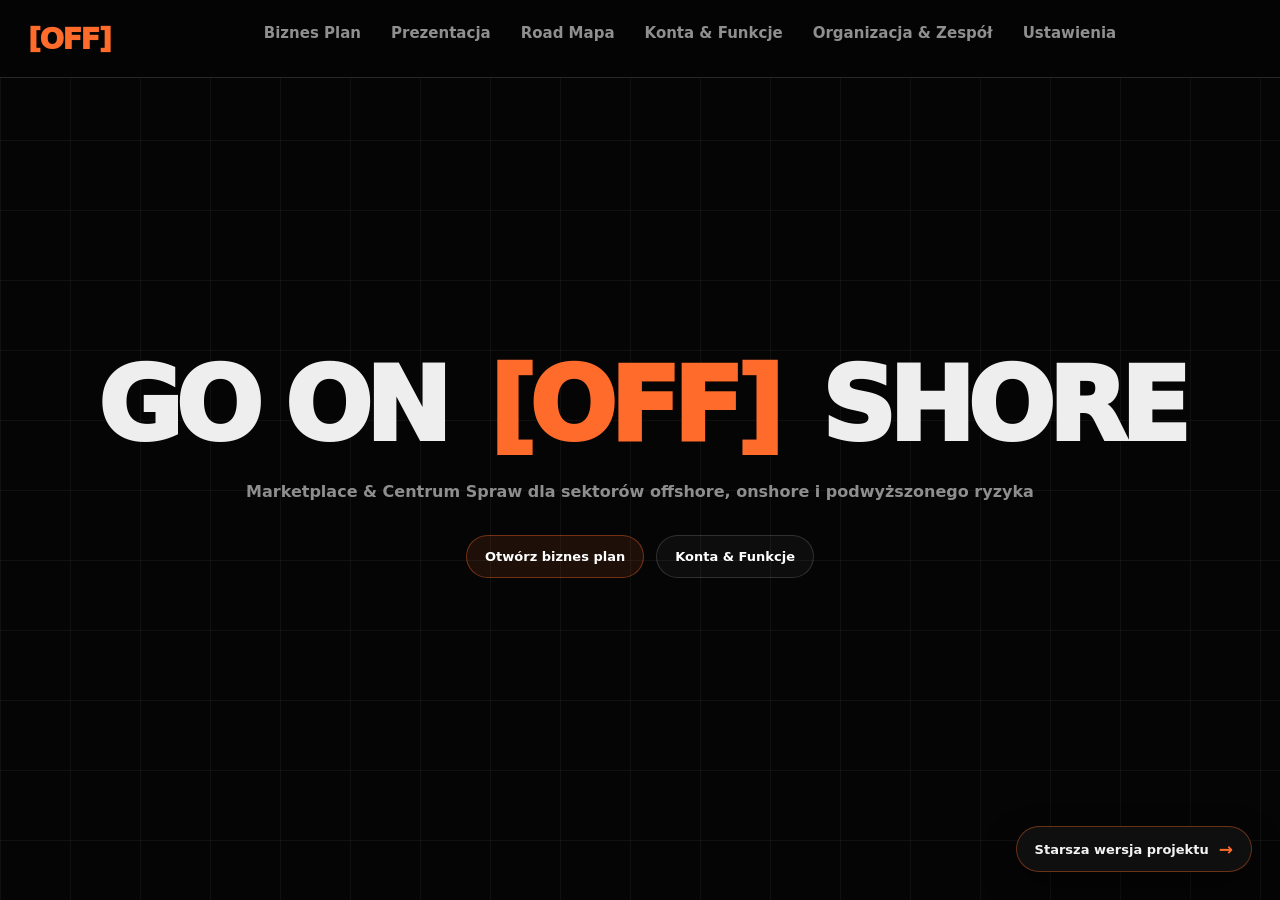
==== commit e2e0f405: "Add new front UI and isolated legacy link" ====
--- a/index.html
+++ b/index.html
@@ -1,2 +1,20 @@
 <!DOCTYPE html>
-<html lang="pl"><head><meta charset="UTF-8"><title>GO ON [OFF] SHORE</title></head><body><h1>GO ON [OFF] SHORE</h1><a href="./legacy/index.html">Starsza wersja projektu</a></body></html>
+<html lang="pl">
+<head>
+<meta charset="UTF-8" />
+<meta name="viewport" content="width=device-width, initial-scale=1.0" />
+<title>GO ON [OFF] SHORE</title>
+<link rel="stylesheet" href="css/new-ui.css" />
+</head>
+<body>
+<header class="topbar"><a class="brand" href="#front">[OFF]</a><nav class="nav"><a href="#business">Biznes Plan</a><a href="#presentation">Prezentacja</a><a href="#roadmap">Road Mapa</a><a href="#accounts">Konta &amp; Funkcje</a><a href="#organization">Organizacja &amp; Zespół</a><a href="#settings">Ustawienia</a></nav></header>
+<main id="front" class="page front"><div><h1>GO ON <span class="off">[OFF]</span> SHORE</h1><p>Marketplace &amp; Centrum Spraw dla sektorów offshore, onshore i podwyższonego ryzyka</p><div class="front-actions"><a class="pill" href="#business">Otwórz biznes plan</a><a class="pill secondary" href="#accounts">Konta &amp; Funkcje</a></div></div></main>
+<main id="business" class="page business"><div class="counter"><span>01</span><span> / 16</span></div><section class="hero"><div><h1>GO ON <span class="off">[OFF]</span> SHORE</h1><p>Marketplace &amp; Centrum Spraw – dla specjalistów sektora offshore, onshore i podwyższonego ryzyka</p><p>Interaktywna prezentacja projektu inwestycyjnego przedstawiająca nowoczesny ekosystem dla osób pracujących w zawodach wysokiego ryzyka.</p></div></section><div class="tabs"><a href="#business">01</a><a href="#business">02</a><a href="#business">03</a><a href="#business">04</a><a href="#business">05</a><a href="#business">06</a><a href="#business">07</a><a href="#business">08</a><a href="#business">09</a><a href="#business">10</a><a href="#business">11</a><a href="#business">12</a><a href="#business">13</a><a href="#business">14</a><a href="#business">15</a><a href="#business">16</a></div></main>
+<main id="presentation" class="page std"><div class="shell"><div class="kicker">Prezentacja projektu</div><h2 class="title">Pitch deck i narracja inwestorska GO ON [OFF] SHORE.</h2><p class="lead">Problem rynku, rozwiązanie, model biznesowy, przewaga i plan wejścia na rynek.</p><section class="grid"><article class="card"><div class="tag">01</div><div class="ctitle">Start</div><p class="desc">Logo, hasło i opis ekosystemu.</p></article><article class="card"><div class="tag">02</div><div class="ctitle">Problem</div><p class="desc">Przestoje, certyfikaty, dokumenty i rozproszona rekrutacja.</p></article><article class="card"><div class="tag">03</div><div class="ctitle">Rozwiązanie</div><p class="desc">Jedna platforma dla specjalistów, firm i partnerów.</p></article><article class="card"><div class="tag">04</div><div class="ctitle">Model</div><p class="desc">Konta, ogłoszenia, prowizje, usługi i marketplace.</p></article></section></div></main>
+<main id="roadmap" class="page std"><div class="shell"><div class="kicker">Mapa produktu</div><h2 class="title">Road Mapa rozwoju platformy od MVP do wersji skalowalnej.</h2><p class="lead">Etapy produktu, rekrutacji i operacji rozpisane od Q3 2026.</p><section class="grid"><article class="card"><div class="tag">Q3 2026</div><div class="ctitle">MVP 1.1</div><p class="desc">Start rdzenia i pierwszych widoków.</p></article><article class="card"><div class="tag">Q4 2026</div><div class="ctitle">MVP 1.2</div><p class="desc">Road mapa, konta, funkcje i ustawienia.</p></article><article class="card"><div class="tag">Q1 2027</div><div class="ctitle">MVP 1.3</div><p class="desc">CRM, partnerzy, szkolenia i eksperci.</p></article><article class="card"><div class="tag">Q2 2027</div><div class="ctitle">MVP 1.4</div><p class="desc">Weryfikacja, certyfikaty i analityka.</p></article></section></div></main>
+<main id="accounts" class="page"><aside class="side"><section class="group"><div class="label">Konta główne</div><div class="account-card"><span class="ico">●</span><span><span class="at">Użytkownik</span><span class="as">10 modułów</span></span></div><div class="account-card"><span class="ico">▥</span><span><span class="at">Firma</span><span class="as">10 modułów</span></span></div></section><section class="group"><div class="label">Konta partnera</div><div class="account-card"><span class="ico">▱</span><span><span class="at">Centrum Szkoleniowe</span><span class="as">8 modułów</span></span></div><div class="account-card"><span class="ico">⚖</span><span><span class="at">Ekspert</span><span class="as">8 modułów</span></span></div><div class="account-card"><span class="ico">▰</span><span><span class="at">Firma Usługowa</span><span class="as">7 modułów</span></span></div><div class="account-card"><span class="ico">⬡</span><span><span class="at">Firma Produktowa</span><span class="as">8 modułów</span></span></div><div class="account-card"><span class="ico">⌁</span><span><span class="at">Reklamodawca</span><span class="as">7 modułów</span></span></div></section><section class="group"><div class="label">Konto pracownika CRM</div><div class="account-card"><span class="ico">[OFF]</span><span><span class="at">Sprzedaż &amp; KAM</span><span class="as">7 modułów</span></span></div><div class="account-card"><span class="ico">[OFF]</span><span><span class="at">BOK &amp; Wsparcie</span><span class="as">6 modułów</span></span></div><div class="account-card"><span class="ico">[OFF]</span><span><span class="at">Media &amp; Marketing</span><span class="as">7 modułów</span></span></div><div class="account-card"><span class="ico">[OFF]</span><span><span class="at">HR &amp; Rekrutacja</span><span class="as">7 modułów</span></span></div><div class="account-card"><span class="ico">[OFF]</span><span><span class="at">Finanse &amp; Księgowość</span><span class="as">7 modułów</span></span></div><div class="account-card"><span class="ico">[OFF]</span><span><span class="at">IT &amp; QA</span><span class="as">7 modułów</span></span></div></section></aside><section class="accounts-main"><h2>Konta &amp; Funkcje</h2><p>Rodzaje kont pojawiają się tylko po wejściu w tę zakładkę. Nowy wygląd platformy nie korzysta z funkcji starej wersji.</p><div class="account-details"><details open><summary>Użytkownik <span>10 modułów</span></summary><ul><li>Profil specjalisty</li><li>Certyfikaty i dokumenty</li><li>Oferty pracy i aplikacje</li><li>Mobilizacja i dostępność</li></ul></details><details><summary>Firma <span>10 modułów</span></summary><ul><li>Panel rekrutacji</li><li>Baza kandydatów</li><li>Compliance dokumentów</li><li>Kontrakty i projekty</li></ul></details><details><summary>Partnerzy <span>7–8 modułów</span></summary><ul><li>Szkolenia</li><li>Eksperci</li><li>Usługi</li><li>Produkty i reklamy</li></ul></details><details><summary>Pracownicy CRM <span>6–7 modułów</span></summary><ul><li>Sprzedaż</li><li>BOK</li><li>Marketing</li><li>HR, finanse, IT i QA</li></ul></details></div></section></main>
+<main id="organization" class="page std"><div class="shell"><div class="kicker">Struktura organizacyjna</div><h2 class="title">Organizacja, działy, role i plan budowy zespołu.</h2><p class="lead">Zarząd, inwestorzy, technologia, sprzedaż, BOK, marketing, HR, finanse i operacje.</p><div class="org"><div class="org-row"><div class="org-box mainbox"><strong>Zarząd / CEO</strong><span>Strategia</span></div><div class="org-box"><strong>Inwestorzy</strong><span>Kapitał</span></div></div><div class="org-row"><div class="org-box"><strong>IT &amp; QA</strong><span>Produkt</span></div><div class="org-box"><strong>Sprzedaż &amp; KAM</strong><span>Firmy</span></div><div class="org-box"><strong>BOK</strong><span>Wsparcie</span></div><div class="org-box"><strong>Marketing</strong><span>Popyt</span></div><div class="org-box"><strong>HR</strong><span>Zespół</span></div><div class="org-box"><strong>Finanse</strong><span>Budżet</span></div></div></div></div></main>
+<main id="settings" class="page std"><div class="shell"><div class="kicker">Panel konfiguracji</div><h2 class="title">Ustawienia strony, sekcji, kolorów, treści i widoków.</h2><p class="lead">Docelowo ta sekcja będzie panelem administracyjnym do edycji każdego obszaru platformy.</p><section class="grid"><article class="card"><div class="tag">01</div><div class="ctitle">Biznes Plan</div><p class="desc">Edycja tytułów i treści.</p></article><article class="card"><div class="tag">02</div><div class="ctitle">Prezentacja</div><p class="desc">Konfiguracja pitch decka.</p></article><article class="card"><div class="tag">03</div><div class="ctitle">Konta &amp; Funkcje</div><p class="desc">Zarządzanie rodzajami kont.</p></article><article class="card"><div class="tag">04</div><div class="ctitle">Organizacja</div><p class="desc">Edycja działów i zespołu.</p></article></section></div></main>
+<a class="legacy" href="./legacy/index.html"><span class="legacy-label">Starsza wersja projektu</span><span class="arrow">→</span></a>
+</body>
+</html>
--- a/css/new-ui.css
+++ b/css/new-ui.css
@@ -0,0 +1 @@
+:root{--bg:#050505;--text:#eee;--muted:#8f8f8f;--line:rgba(255,255,255,.14);--soft:rgba(255,255,255,.07);--orange:#ff6b2a;--top:78px;--side:320px;font-family:Inter,system-ui,-apple-system,BlinkMacSystemFont,"Segoe UI",Arial,sans-serif}*{box-sizing:border-box;margin:0;padding:0}html{scroll-behavior:smooth}body{background:linear-gradient(rgba(255,255,255,.045) 1px,transparent 1px),linear-gradient(90deg,rgba(255,255,255,.045) 1px,transparent 1px),var(--bg);background-size:70px 70px;color:var(--text);overflow-x:hidden}.topbar{position:fixed;inset:0 0 auto 0;height:var(--top);z-index:20;background:rgba(5,5,5,.96);border-bottom:1px solid var(--line);backdrop-filter:blur(14px);display:flex;align-items:center;justify-content:center;padding:0 28px}.brand{position:absolute;left:28px;top:50%;transform:translateY(-50%);color:var(--orange);font-size:clamp(28px,2.25vw,42px);font-weight:950;letter-spacing:-.055em;text-decoration:none}.nav{display:flex;gap:30px;padding-left:100px}.nav a{position:relative;color:var(--muted);text-decoration:none;font-size:15px;font-weight:760;padding-bottom:11px;white-space:nowrap}.nav a:hover{color:#fff}.nav a:hover:after{content:"";position:absolute;left:0;right:0;bottom:0;height:1px;background:var(--orange);box-shadow:0 0 14px rgba(255,107,42,.75)}.page{display:none;min-height:100vh;padding-top:var(--top)}#front{display:flex;align-items:center;justify-content:center;text-align:center;padding:var(--top) 28px 40px}.page:target{display:block}#front:target{display:flex}body:has(.page:target) #front{display:none}body:has(#front:target) #front{display:flex}.front h1{font-size:clamp(58px,8vw,150px);line-height:.9;font-weight:950;letter-spacing:-.065em}.off{color:var(--orange)}.front .off{margin:0 16px}.front p{margin:30px auto 0;color:#8e8e8e;font-size:clamp(16px,1.2vw,22px);font-weight:600;max-width:920px}.front-actions{display:flex;justify-content:center;gap:12px;margin-top:34px;flex-wrap:wrap}.pill{border:1px solid rgba(255,107,42,.38);background:rgba(255,107,42,.1);color:#fff;text-decoration:none;border-radius:999px;padding:13px 18px;font-weight:850;font-size:13px}.pill.secondary{background:rgba(255,255,255,.035);border-color:var(--line)}.std{padding:calc(var(--top) + 70px) 90px 96px}.shell{max-width:1400px;margin:0 auto}.kicker{color:var(--orange);text-transform:uppercase;letter-spacing:.35em;font-size:12px;font-weight:900;margin-bottom:18px}.title{font-size:clamp(48px,5vw,86px);line-height:.94;font-weight:950;letter-spacing:-.055em;max-width:1120px}.lead{color:#909090;margin-top:22px;max-width:900px;font-size:20px;line-height:1.45;font-weight:500}.grid{margin-top:38px;display:grid;grid-template-columns:repeat(4,1fr);gap:14px}.card{border:1px solid var(--soft);background:linear-gradient(180deg,rgba(255,255,255,.045),rgba(255,255,255,.018));border-radius:16px;padding:22px;min-height:160px;position:relative;overflow:hidden}.card:after{content:"";position:absolute;inset:auto 0 0 0;height:2px;background:linear-gradient(90deg,transparent,var(--orange),transparent);opacity:.45}.tag{color:var(--orange);font-size:13px;font-weight:950;letter-spacing:.2em;margin-bottom:14px;text-transform:uppercase}.ctitle{font-size:25px;font-weight:950;letter-spacing:-.035em;margin-bottom:10px}.desc{color:var(--muted);font-size:14px;line-height:1.52}.business{position:relative;padding-bottom:58px}.counter{position:absolute;top:calc(var(--top) + 58px);right:88px;color:var(--muted);font-size:32px;font-weight:650}.counter span:first-child{color:var(--orange)}.hero{min-height:calc(100vh - var(--top) - 58px);display:flex;align-items:center;padding:0 90px 0 150px}.hero h1{font-size:clamp(56px,6vw,116px);line-height:.94;font-weight:950;letter-spacing:-.055em;margin-bottom:34px}.hero p{max-width:900px;color:#8b8b8b;font-size:clamp(18px,1.25vw,25px);line-height:1.45;font-weight:500;margin-top:18px}.tabs{position:fixed;left:0;bottom:0;height:58px;width:100%;background:#111;border-top:1px solid var(--line);display:grid;grid-template-columns:repeat(16,1fr);z-index:19}.tabs a{display:grid;place-items:center;border-right:1px solid var(--line);background:#111;color:#919191;font-weight:900;text-decoration:none;font-size:14px}.tabs a:hover{color:var(--orange);background:rgba(255,107,42,.1)}#accounts:target{display:grid;grid-template-columns:var(--side) 1fr;padding-top:var(--top)}.side{position:fixed;top:var(--top);left:0;width:var(--side);height:calc(100vh - var(--top));background:rgba(11,11,11,.97);border-right:1px solid var(--line);overflow-y:auto;padding-bottom:30px}.group{border-bottom:1px solid var(--soft);padding:25px 22px 24px}.label{color:#8d8d8d;font-size:12px;text-transform:uppercase;letter-spacing:.42em;margin-bottom:25px;font-weight:800}.account-card{display:grid;grid-template-columns:48px 1fr;gap:0;align-items:center;color:var(--text);padding:11px 8px;border-radius:10px;margin-bottom:13px}.account-card:hover{background:rgba(255,255,255,.05)}.ico{width:30px;height:30px;display:grid;place-items:center;font-weight:950;font-size:18px;color:var(--orange)}.at{font-size:17px;font-weight:850;display:block}.as{color:#808080;font-size:13px;font-weight:600;display:block}.accounts-main{grid-column:2;min-height:calc(100vh - var(--top));padding:70px}.accounts-main h2{font-size:clamp(42px,4vw,74px);line-height:.95;font-weight:950;letter-spacing:-.055em;margin-bottom:18px}.accounts-main>p{color:#909090;max-width:780px;font-size:18px;line-height:1.48;margin-bottom:26px}.account-details{display:grid;grid-template-columns:repeat(2,1fr);gap:14px}details{border:1px solid var(--soft);background:linear-gradient(180deg,rgba(255,255,255,.045),rgba(255,255,255,.018));border-radius:16px;padding:18px}summary{cursor:pointer;font-weight:900;font-size:18px;color:#fff}summary span{color:var(--orange);font-size:13px;margin-left:8px}details ul{margin:14px 0 0 18px;color:#b7b7b7;line-height:1.65;font-size:14px}.org{margin-top:42px;display:flex;flex-direction:column;align-items:center;gap:18px}.org-row{display:flex;gap:14px;justify-content:center;flex-wrap:wrap}.org-box{min-width:190px;border:1px solid var(--soft);background:rgba(255,255,255,.035);border-radius:14px;padding:16px;text-align:center}.org-box.mainbox{border-color:rgba(255,107,42,.45);background:rgba(255,107,42,.08)}.org-box strong{display:block;font-size:18px}.org-box span{display:block;margin-top:6px;color:var(--muted);font-size:12px;text-transform:uppercase;letter-spacing:.12em;font-weight:800}.legacy{position:fixed;right:28px;bottom:28px;z-index:40;display:inline-flex;gap:10px;align-items:center;min-height:46px;padding:0 18px;color:#f3f3f3;text-decoration:none;background:rgba(17,17,17,.92);border:1px solid rgba(255,107,42,.38);border-radius:999px;font-size:13px;font-weight:850;box-shadow:0 14px 34px rgba(0,0,0,.45);backdrop-filter:blur(12px)}.legacy:hover{border-color:rgba(255,107,42,.8);background:rgba(255,107,42,.12)}.arrow{color:var(--orange);font-size:17px}@media(max-width:1200px){:root{--side:270px}.nav{gap:18px}.hero{padding-left:70px}.grid{grid-template-columns:repeat(2,1fr)}.account-details{grid-template-columns:1fr}}@media(max-width:900px){:root{--top:128px}.topbar{align-items:flex-start;justify-content:flex-start;padding:18px 14px 0}.brand{position:relative;left:auto;top:auto;transform:none;margin-bottom:16px}.nav{width:100%;overflow-x:auto;justify-content:flex-start;padding-left:0;padding-bottom:12px}.nav a{flex-shrink:0}.front h1{white-space:normal}.std{padding:calc(var(--top) + 40px) 24px 90px}.hero{padding:90px 28px 100px;align-items:flex-start}.counter{display:none}.tabs{grid-template-columns:repeat(8,1fr);height:112px}#accounts:target{display:block}.side{position:relative;width:100%;height:auto;top:0;border-right:0;border-bottom:1px solid var(--line)}.accounts-main{padding:40px 24px}.grid,.account-details{grid-template-columns:1fr}.legacy{right:16px;bottom:16px;min-height:42px;padding:0 14px;font-size:12px}.legacy-label{max-width:150px;overflow:hidden;white-space:nowrap;text-overflow:ellipsis}}
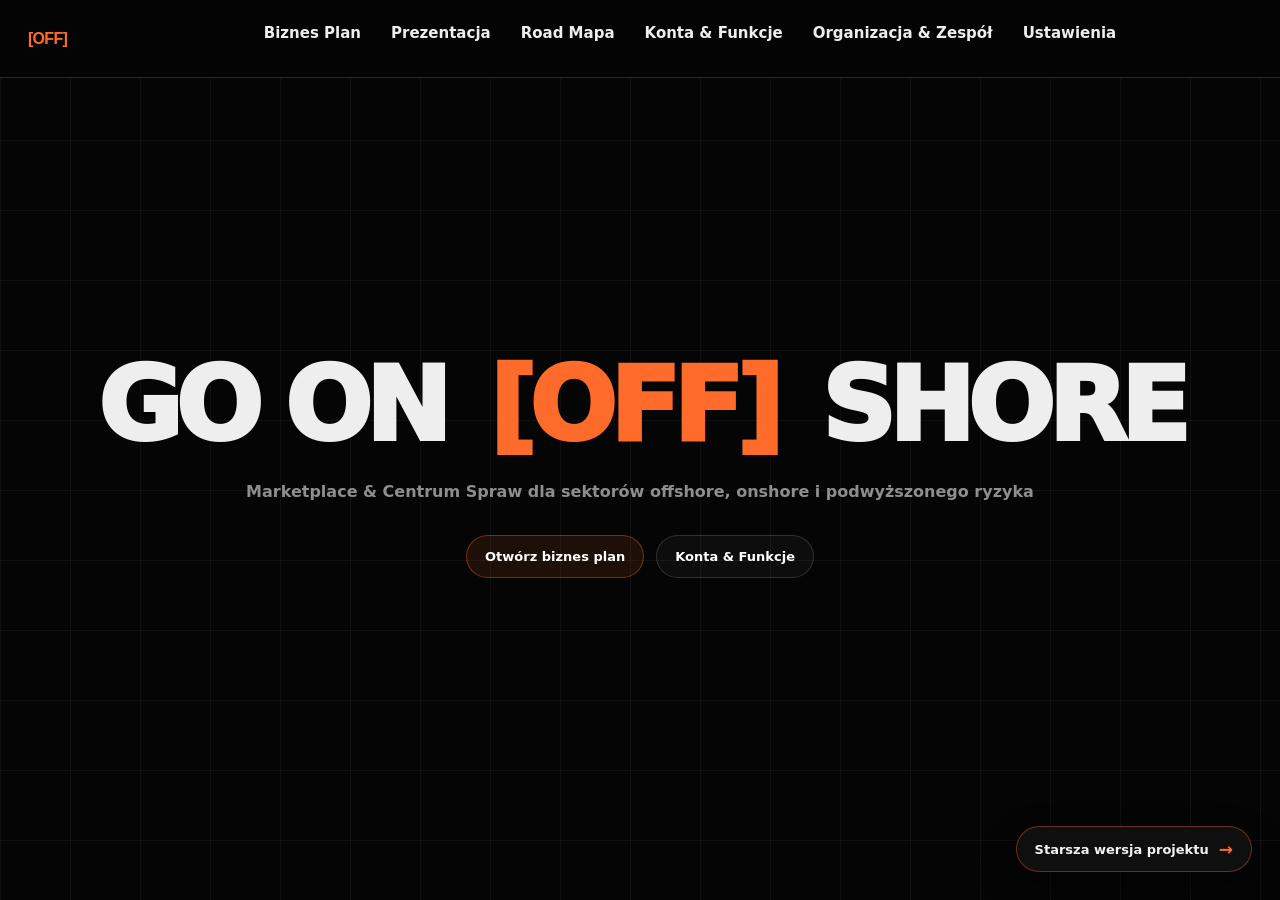
==== commit dd3adaa6: "Wrap top OFF logo in separate span" ====
--- a/index.html
+++ b/index.html
@@ -7,7 +7,7 @@
 <link rel="stylesheet" href="css/new-ui.css" />
 </head>
 <body>
-<header class="topbar"><a class="brand" href="#front">[OFF]</a><nav class="nav"><a href="#business">Biznes Plan</a><a href="#presentation">Prezentacja</a><a href="#roadmap">Road Mapa</a><a href="#accounts">Konta &amp; Funkcje</a><a href="#organization">Organizacja &amp; Zespół</a><a href="#settings">Ustawienia</a></nav></header>
+<header class="topbar"><a class="brand" href="#front"><span class="brand-off">[OFF]</span></a><nav class="nav"><a href="#business">Biznes Plan</a><a href="#presentation">Prezentacja</a><a href="#roadmap">Road Mapa</a><a href="#accounts">Konta &amp; Funkcje</a><a href="#organization">Organizacja &amp; Zespół</a><a href="#settings">Ustawienia</a></nav></header>
 <main id="front" class="page front"><div><h1>GO ON <span class="off">[OFF]</span> SHORE</h1><p>Marketplace &amp; Centrum Spraw dla sektorów offshore, onshore i podwyższonego ryzyka</p><div class="front-actions"><a class="pill" href="#business">Otwórz biznes plan</a><a class="pill secondary" href="#accounts">Konta &amp; Funkcje</a></div></div></main>
 <main id="business" class="page business"><div class="counter"><span>01</span><span> / 16</span></div><section class="hero"><div><h1>GO ON <span class="off">[OFF]</span> SHORE</h1><p>Marketplace &amp; Centrum Spraw – dla specjalistów sektora offshore, onshore i podwyższonego ryzyka</p><p>Interaktywna prezentacja projektu inwestycyjnego przedstawiająca nowoczesny ekosystem dla osób pracujących w zawodach wysokiego ryzyka.</p></div></section><div class="tabs"><a href="#business">01</a><a href="#business">02</a><a href="#business">03</a><a href="#business">04</a><a href="#business">05</a><a href="#business">06</a><a href="#business">07</a><a href="#business">08</a><a href="#business">09</a><a href="#business">10</a><a href="#business">11</a><a href="#business">12</a><a href="#business">13</a><a href="#business">14</a><a href="#business">15</a><a href="#business">16</a></div></main>
 <main id="presentation" class="page std"><div class="shell"><div class="kicker">Prezentacja projektu</div><h2 class="title">Pitch deck i narracja inwestorska GO ON [OFF] SHORE.</h2><p class="lead">Problem rynku, rozwiązanie, model biznesowy, przewaga i plan wejścia na rynek.</p><section class="grid"><article class="card"><div class="tag">01</div><div class="ctitle">Start</div><p class="desc">Logo, hasło i opis ekosystemu.</p></article><article class="card"><div class="tag">02</div><div class="ctitle">Problem</div><p class="desc">Przestoje, certyfikaty, dokumenty i rozproszona rekrutacja.</p></article><article class="card"><div class="tag">03</div><div class="ctitle">Rozwiązanie</div><p class="desc">Jedna platforma dla specjalistów, firm i partnerów.</p></article><article class="card"><div class="tag">04</div><div class="ctitle">Model</div><p class="desc">Konta, ogłoszenia, prowizje, usługi i marketplace.</p></article></section></div></main>
--- a/css/new-ui.css
+++ b/css/new-ui.css
@@ -1 +1 @@
-:root{--bg:#050505;--text:#eee;--muted:#8f8f8f;--line:rgba(255,255,255,.14);--soft:rgba(255,255,255,.07);--orange:#ff6b2a;--top:78px;--side:320px;font-family:Inter,system-ui,-apple-system,BlinkMacSystemFont,"Segoe UI",Arial,sans-serif}*{box-sizing:border-box;margin:0;padding:0}html{scroll-behavior:smooth}body{background:linear-gradient(rgba(255,255,255,.045) 1px,transparent 1px),linear-gradient(90deg,rgba(255,255,255,.045) 1px,transparent 1px),var(--bg);background-size:70px 70px;color:var(--text);overflow-x:hidden}.topbar{position:fixed;inset:0 0 auto 0;height:var(--top);z-index:20;background:rgba(5,5,5,.96);border-bottom:1px solid var(--line);backdrop-filter:blur(14px);display:flex;align-items:center;justify-content:center;padding:0 28px}.brand{position:absolute;left:28px;top:50%;transform:translateY(-50%);color:var(--orange);font-size:clamp(28px,2.25vw,42px);font-weight:950;letter-spacing:-.055em;text-decoration:none}.nav{display:flex;gap:30px;padding-left:100px}.nav a{position:relative;color:var(--muted);text-decoration:none;font-size:15px;font-weight:760;padding-bottom:11px;white-space:nowrap}.nav a:hover{color:#fff}.nav a:hover:after{content:"";position:absolute;left:0;right:0;bottom:0;height:1px;background:var(--orange);box-shadow:0 0 14px rgba(255,107,42,.75)}.page{display:none;min-height:100vh;padding-top:var(--top)}#front{display:flex;align-items:center;justify-content:center;text-align:center;padding:var(--top) 28px 40px}.page:target{display:block}#front:target{display:flex}body:has(.page:target) #front{display:none}body:has(#front:target) #front{display:flex}.front h1{font-size:clamp(58px,8vw,150px);line-height:.9;font-weight:950;letter-spacing:-.065em}.off{color:var(--orange)}.front .off{margin:0 16px}.front p{margin:30px auto 0;color:#8e8e8e;font-size:clamp(16px,1.2vw,22px);font-weight:600;max-width:920px}.front-actions{display:flex;justify-content:center;gap:12px;margin-top:34px;flex-wrap:wrap}.pill{border:1px solid rgba(255,107,42,.38);background:rgba(255,107,42,.1);color:#fff;text-decoration:none;border-radius:999px;padding:13px 18px;font-weight:850;font-size:13px}.pill.secondary{background:rgba(255,255,255,.035);border-color:var(--line)}.std{padding:calc(var(--top) + 70px) 90px 96px}.shell{max-width:1400px;margin:0 auto}.kicker{color:var(--orange);text-transform:uppercase;letter-spacing:.35em;font-size:12px;font-weight:900;margin-bottom:18px}.title{font-size:clamp(48px,5vw,86px);line-height:.94;font-weight:950;letter-spacing:-.055em;max-width:1120px}.lead{color:#909090;margin-top:22px;max-width:900px;font-size:20px;line-height:1.45;font-weight:500}.grid{margin-top:38px;display:grid;grid-template-columns:repeat(4,1fr);gap:14px}.card{border:1px solid var(--soft);background:linear-gradient(180deg,rgba(255,255,255,.045),rgba(255,255,255,.018));border-radius:16px;padding:22px;min-height:160px;position:relative;overflow:hidden}.card:after{content:"";position:absolute;inset:auto 0 0 0;height:2px;background:linear-gradient(90deg,transparent,var(--orange),transparent);opacity:.45}.tag{color:var(--orange);font-size:13px;font-weight:950;letter-spacing:.2em;margin-bottom:14px;text-transform:uppercase}.ctitle{font-size:25px;font-weight:950;letter-spacing:-.035em;margin-bottom:10px}.desc{color:var(--muted);font-size:14px;line-height:1.52}.business{position:relative;padding-bottom:58px}.counter{position:absolute;top:calc(var(--top) + 58px);right:88px;color:var(--muted);font-size:32px;font-weight:650}.counter span:first-child{color:var(--orange)}.hero{min-height:calc(100vh - var(--top) - 58px);display:flex;align-items:center;padding:0 90px 0 150px}.hero h1{font-size:clamp(56px,6vw,116px);line-height:.94;font-weight:950;letter-spacing:-.055em;margin-bottom:34px}.hero p{max-width:900px;color:#8b8b8b;font-size:clamp(18px,1.25vw,25px);line-height:1.45;font-weight:500;margin-top:18px}.tabs{position:fixed;left:0;bottom:0;height:58px;width:100%;background:#111;border-top:1px solid var(--line);display:grid;grid-template-columns:repeat(16,1fr);z-index:19}.tabs a{display:grid;place-items:center;border-right:1px solid var(--line);background:#111;color:#919191;font-weight:900;text-decoration:none;font-size:14px}.tabs a:hover{color:var(--orange);background:rgba(255,107,42,.1)}#accounts:target{display:grid;grid-template-columns:var(--side) 1fr;padding-top:var(--top)}.side{position:fixed;top:var(--top);left:0;width:var(--side);height:calc(100vh - var(--top));background:rgba(11,11,11,.97);border-right:1px solid var(--line);overflow-y:auto;padding-bottom:30px}.group{border-bottom:1px solid var(--soft);padding:25px 22px 24px}.label{color:#8d8d8d;font-size:12px;text-transform:uppercase;letter-spacing:.42em;margin-bottom:25px;font-weight:800}.account-card{display:grid;grid-template-columns:48px 1fr;gap:0;align-items:center;color:var(--text);padding:11px 8px;border-radius:10px;margin-bottom:13px}.account-card:hover{background:rgba(255,255,255,.05)}.ico{width:30px;height:30px;display:grid;place-items:center;font-weight:950;font-size:18px;color:var(--orange)}.at{font-size:17px;font-weight:850;display:block}.as{color:#808080;font-size:13px;font-weight:600;display:block}.accounts-main{grid-column:2;min-height:calc(100vh - var(--top));padding:70px}.accounts-main h2{font-size:clamp(42px,4vw,74px);line-height:.95;font-weight:950;letter-spacing:-.055em;margin-bottom:18px}.accounts-main>p{color:#909090;max-width:780px;font-size:18px;line-height:1.48;margin-bottom:26px}.account-details{display:grid;grid-template-columns:repeat(2,1fr);gap:14px}details{border:1px solid var(--soft);background:linear-gradient(180deg,rgba(255,255,255,.045),rgba(255,255,255,.018));border-radius:16px;padding:18px}summary{cursor:pointer;font-weight:900;font-size:18px;color:#fff}summary span{color:var(--orange);font-size:13px;margin-left:8px}details ul{margin:14px 0 0 18px;color:#b7b7b7;line-height:1.65;font-size:14px}.org{margin-top:42px;display:flex;flex-direction:column;align-items:center;gap:18px}.org-row{display:flex;gap:14px;justify-content:center;flex-wrap:wrap}.org-box{min-width:190px;border:1px solid var(--soft);background:rgba(255,255,255,.035);border-radius:14px;padding:16px;text-align:center}.org-box.mainbox{border-color:rgba(255,107,42,.45);background:rgba(255,107,42,.08)}.org-box strong{display:block;font-size:18px}.org-box span{display:block;margin-top:6px;color:var(--muted);font-size:12px;text-transform:uppercase;letter-spacing:.12em;font-weight:800}.legacy{position:fixed;right:28px;bottom:28px;z-index:40;display:inline-flex;gap:10px;align-items:center;min-height:46px;padding:0 18px;color:#f3f3f3;text-decoration:none;background:rgba(17,17,17,.92);border:1px solid rgba(255,107,42,.38);border-radius:999px;font-size:13px;font-weight:850;box-shadow:0 14px 34px rgba(0,0,0,.45);backdrop-filter:blur(12px)}.legacy:hover{border-color:rgba(255,107,42,.8);background:rgba(255,107,42,.12)}.arrow{color:var(--orange);font-size:17px}@media(max-width:1200px){:root{--side:270px}.nav{gap:18px}.hero{padding-left:70px}.grid{grid-template-columns:repeat(2,1fr)}.account-details{grid-template-columns:1fr}}@media(max-width:900px){:root{--top:128px}.topbar{align-items:flex-start;justify-content:flex-start;padding:18px 14px 0}.brand{position:relative;left:auto;top:auto;transform:none;margin-bottom:16px}.nav{width:100%;overflow-x:auto;justify-content:flex-start;padding-left:0;padding-bottom:12px}.nav a{flex-shrink:0}.front h1{white-space:normal}.std{padding:calc(var(--top) + 40px) 24px 90px}.hero{padding:90px 28px 100px;align-items:flex-start}.counter{display:none}.tabs{grid-template-columns:repeat(8,1fr);height:112px}#accounts:target{display:block}.side{position:relative;width:100%;height:auto;top:0;border-right:0;border-bottom:1px solid var(--line)}.accounts-main{padding:40px 24px}.grid,.account-details{grid-template-columns:1fr}.legacy{right:16px;bottom:16px;min-height:42px;padding:0 14px;font-size:12px}.legacy-label{max-width:150px;overflow:hidden;white-space:nowrap;text-overflow:ellipsis}}
+:root{--bg:#050505;--text:#eee;--muted:#8f8f8f;--line:rgba(255,255,255,.14);--soft:rgba(255,255,255,.07);--orange:#ff6b2a;--top:78px;--side:320px;font-family:Inter,system-ui,-apple-system,BlinkMacSystemFont,"Segoe UI",Arial,sans-serif}*{box-sizing:border-box;margin:0;padding:0}html{scroll-behavior:smooth}body{background:linear-gradient(rgba(255,255,255,.045) 1px,transparent 1px),linear-gradient(90deg,rgba(255,255,255,.045) 1px,transparent 1px),var(--bg);background-size:70px 70px;color:var(--text);overflow-x:hidden}.topbar{position:fixed;inset:0 0 auto 0;height:var(--top);z-index:20;background:rgba(5,5,5,.96);border-bottom:1px solid var(--line);backdrop-filter:blur(14px);display:flex;align-items:center;justify-content:center;padding:0 28px}.brand{position:absolute;left:28px;top:50%;transform:translateY(-50%);font-family:"Inter Tight",sans-serif;font-weight:800;letter-spacing:-.045em;text-decoration:none}.brand-off{color:var(--orange)}.nav{display:flex;gap:30px;padding-left:100px}.nav a{position:relative;color:var(--text);text-decoration:none;font-size:15px;font-weight:760;padding-bottom:11px;white-space:nowrap}.nav a:hover{color:var(--text)}.nav a:hover:after{content:"";position:absolute;left:0;right:0;bottom:0;height:1px;background:var(--orange);box-shadow:0 0 14px rgba(255,107,42,.75)}.page{display:none;min-height:100vh;padding-top:var(--top)}#front{display:flex;align-items:center;justify-content:center;text-align:center;padding:var(--top) 28px 40px}.page:target{display:block}#front:target{display:flex}body:has(.page:target) #front{display:none}body:has(#front:target) #front{display:flex}.front h1{font-size:clamp(58px,8vw,150px);line-height:.9;font-weight:950;letter-spacing:-.065em}.off{color:var(--orange)}.front .off{margin:0 16px}.front p{margin:30px auto 0;color:#8e8e8e;font-size:clamp(16px,1.2vw,22px);font-weight:600;max-width:920px}.front-actions{display:flex;justify-content:center;gap:12px;margin-top:34px;flex-wrap:wrap}.pill{border:1px solid rgba(255,107,42,.38);background:rgba(255,107,42,.1);color:#fff;text-decoration:none;border-radius:999px;padding:13px 18px;font-weight:850;font-size:13px}.pill.secondary{background:rgba(255,255,255,.035);border-color:var(--line)}.std{padding:calc(var(--top) + 70px) 90px 96px}.shell{max-width:1400px;margin:0 auto}.kicker{color:var(--orange);text-transform:uppercase;letter-spacing:.35em;font-size:12px;font-weight:900;margin-bottom:18px}.title{font-size:clamp(48px,5vw,86px);line-height:.94;font-weight:950;letter-spacing:-.055em;max-width:1120px}.lead{color:#909090;margin-top:22px;max-width:900px;font-size:20px;line-height:1.45;font-weight:500}.grid{margin-top:38px;display:grid;grid-template-columns:repeat(4,1fr);gap:14px}.card{border:1px solid var(--soft);background:linear-gradient(180deg,rgba(255,255,255,.045),rgba(255,255,255,.018));border-radius:16px;padding:22px;min-height:160px;position:relative;overflow:hidden}.card:after{content:"";position:absolute;inset:auto 0 0 0;height:2px;background:linear-gradient(90deg,transparent,var(--orange),transparent);opacity:.45}.tag{color:var(--orange);font-size:13px;font-weight:950;letter-spacing:.2em;margin-bottom:14px;text-transform:uppercase}.ctitle{font-size:25px;font-weight:950;letter-spacing:-.035em;margin-bottom:10px}.desc{color:var(--muted);font-size:14px;line-height:1.52}.business{position:relative;padding-bottom:58px}.counter{position:absolute;top:calc(var(--top) + 58px);right:88px;color:var(--muted);font-size:32px;font-weight:650}.counter span:first-child{color:var(--orange)}.hero{min-height:calc(100vh - var(--top) - 58px);display:flex;align-items:center;padding:0 90px 0 150px}.hero h1{font-size:clamp(56px,6vw,116px);line-height:.94;font-weight:950;letter-spacing:-.055em;margin-bottom:34px}.hero p{max-width:900px;color:#8b8b8b;font-size:clamp(18px,1.25vw,25px);line-height:1.45;font-weight:500;margin-top:18px}.tabs{position:fixed;left:0;bottom:0;height:58px;width:100%;background:#111;border-top:1px solid var(--line);display:grid;grid-template-columns:repeat(16,1fr);z-index:19}.tabs a{display:grid;place-items:center;border-right:1px solid var(--line);background:#111;color:#919191;font-weight:900;text-decoration:none;font-size:14px}.tabs a:hover{color:var(--orange);background:rgba(255,107,42,.1)}#accounts:target{display:grid;grid-template-columns:var(--side) 1fr;padding-top:var(--top)}.side{position:fixed;top:var(--top);left:0;width:var(--side);height:calc(100vh - var(--top));background:rgba(11,11,11,.97);border-right:1px solid var(--line);overflow-y:auto;padding-bottom:30px}.group{border-bottom:1px solid var(--soft);padding:25px 22px 24px}.label{color:#8d8d8d;font-size:12px;text-transform:uppercase;letter-spacing:.42em;margin-bottom:25px;font-weight:800}.account-card{display:grid;grid-template-columns:48px 1fr;gap:0;align-items:center;color:var(--text);padding:11px 8px;border-radius:10px;margin-bottom:13px}.account-card:hover{background:rgba(255,255,255,.05)}.ico{width:30px;height:30px;display:grid;place-items:center;font-weight:950;font-size:18px;color:var(--orange)}.at{font-size:17px;font-weight:850;display:block}.as{color:#808080;font-size:13px;font-weight:600;display:block}.accounts-main{grid-column:2;min-height:calc(100vh - var(--top));padding:70px}.accounts-main h2{font-size:clamp(42px,4vw,74px);line-height:.95;font-weight:950;letter-spacing:-.055em;margin-bottom:18px}.accounts-main>p{color:#909090;max-width:780px;font-size:18px;line-height:1.48;margin-bottom:26px}.account-details{display:grid;grid-template-columns:repeat(2,1fr);gap:14px}details{border:1px solid var(--soft);background:linear-gradient(180deg,rgba(255,255,255,.045),rgba(255,255,255,.018));border-radius:16px;padding:18px}summary{cursor:pointer;font-weight:900;font-size:18px;color:#fff}summary span{color:var(--orange);font-size:13px;margin-left:8px}details ul{margin:14px 0 0 18px;color:#b7b7b7;line-height:1.65;font-size:14px}.org{margin-top:42px;display:flex;flex-direction:column;align-items:center;gap:18px}.org-row{display:flex;gap:14px;justify-content:center;flex-wrap:wrap}.org-box{min-width:190px;border:1px solid var(--soft);background:rgba(255,255,255,.035);border-radius:14px;padding:16px;text-align:center}.org-box.mainbox{border-color:rgba(255,107,42,.45);background:rgba(255,107,42,.08)}.org-box strong{display:block;font-size:18px}.org-box span{display:block;margin-top:6px;color:var(--muted);font-size:12px;text-transform:uppercase;letter-spacing:.12em;font-weight:800}.legacy{position:fixed;right:28px;bottom:28px;z-index:40;display:inline-flex;gap:10px;align-items:center;min-height:46px;padding:0 18px;color:#f3f3f3;text-decoration:none;background:rgba(17,17,17,.92);border:1px solid rgba(255,107,42,.38);border-radius:999px;font-size:13px;font-weight:850;box-shadow:0 14px 34px rgba(0,0,0,.45);backdrop-filter:blur(12px)}.legacy:hover{border-color:rgba(255,107,42,.8);background:rgba(255,107,42,.12)}.arrow{color:var(--orange);font-size:17px}@media(max-width:1200px){:root{--side:270px}.nav{gap:18px}.hero{padding-left:70px}.grid{grid-template-columns:repeat(2,1fr)}.account-details{grid-template-columns:1fr}}@media(max-width:900px){:root{--top:128px}.topbar{align-items:flex-start;justify-content:flex-start;padding:18px 14px 0}.brand{position:relative;left:auto;top:auto;transform:none;margin-bottom:16px}.nav{width:100%;overflow-x:auto;justify-content:flex-start;padding-left:0;padding-bottom:12px}.nav a{flex-shrink:0}.front h1{white-space:normal}.std{padding:calc(var(--top) + 40px) 24px 90px}.hero{padding:90px 28px 100px;align-items:flex-start}.counter{display:none}.tabs{grid-template-columns:repeat(8,1fr);height:112px}#accounts:target{display:block}.side{position:relative;width:100%;height:auto;top:0;border-right:0;border-bottom:1px solid var(--line)}.accounts-main{padding:40px 24px}.grid,.account-details{grid-template-columns:1fr}.legacy{right:16px;bottom:16px;min-height:42px;padding:0 14px;font-size:12px}.legacy-label{max-width:150px;overflow:hidden;white-space:nowrap;text-overflow:ellipsis}}
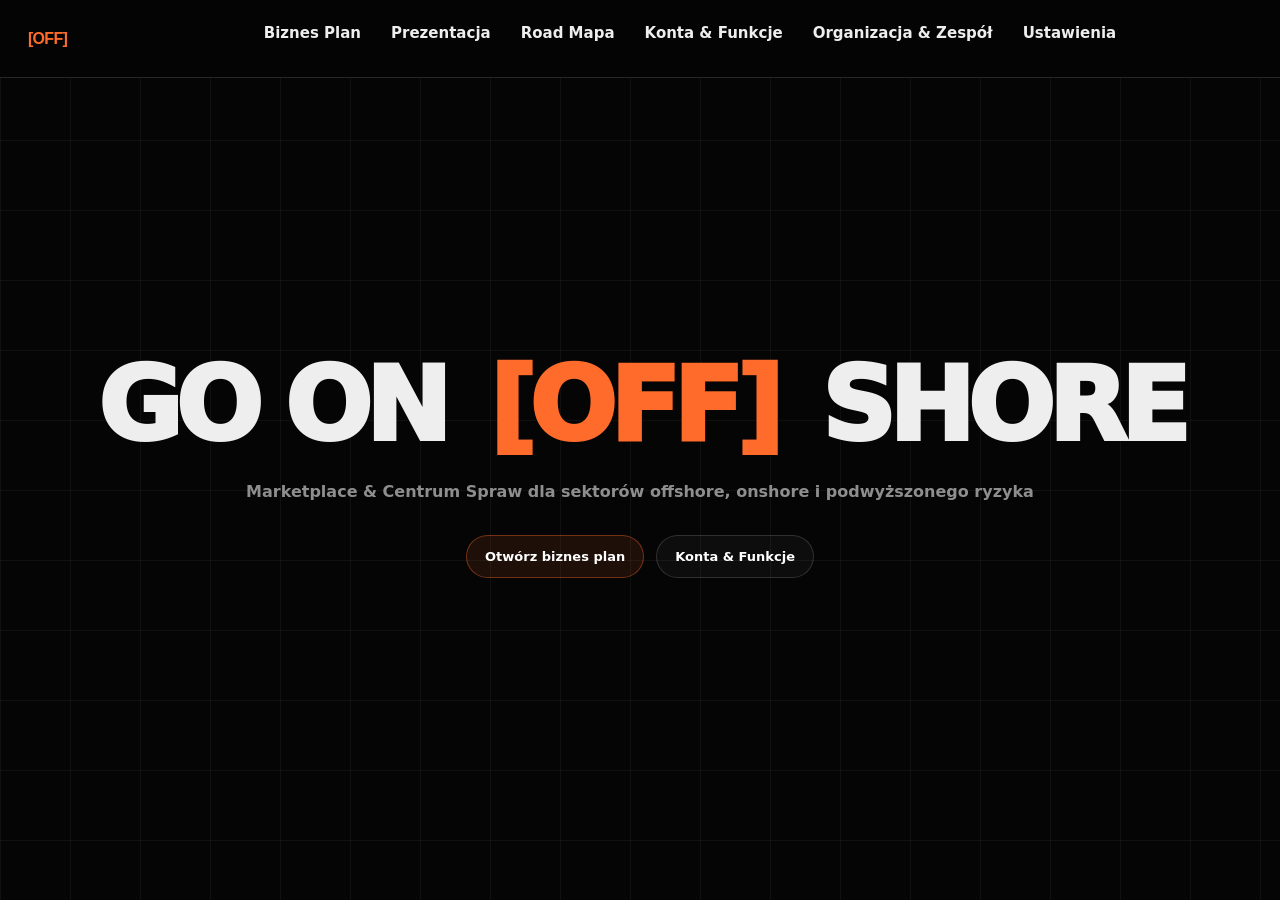
==== commit e5b8295f: "Remove legacy project link from new UI" ====
--- a/index.html
+++ b/index.html
@@ -12,9 +12,8 @@
 <main id="business" class="page business"><div class="counter"><span>01</span><span> / 16</span></div><section class="hero"><div><h1>GO ON <span class="off">[OFF]</span> SHORE</h1><p>Marketplace &amp; Centrum Spraw – dla specjalistów sektora offshore, onshore i podwyższonego ryzyka</p><p>Interaktywna prezentacja projektu inwestycyjnego przedstawiająca nowoczesny ekosystem dla osób pracujących w zawodach wysokiego ryzyka.</p></div></section><div class="tabs"><a href="#business">01</a><a href="#business">02</a><a href="#business">03</a><a href="#business">04</a><a href="#business">05</a><a href="#business">06</a><a href="#business">07</a><a href="#business">08</a><a href="#business">09</a><a href="#business">10</a><a href="#business">11</a><a href="#business">12</a><a href="#business">13</a><a href="#business">14</a><a href="#business">15</a><a href="#business">16</a></div></main>
 <main id="presentation" class="page std"><div class="shell"><div class="kicker">Prezentacja projektu</div><h2 class="title">Pitch deck i narracja inwestorska GO ON [OFF] SHORE.</h2><p class="lead">Problem rynku, rozwiązanie, model biznesowy, przewaga i plan wejścia na rynek.</p><section class="grid"><article class="card"><div class="tag">01</div><div class="ctitle">Start</div><p class="desc">Logo, hasło i opis ekosystemu.</p></article><article class="card"><div class="tag">02</div><div class="ctitle">Problem</div><p class="desc">Przestoje, certyfikaty, dokumenty i rozproszona rekrutacja.</p></article><article class="card"><div class="tag">03</div><div class="ctitle">Rozwiązanie</div><p class="desc">Jedna platforma dla specjalistów, firm i partnerów.</p></article><article class="card"><div class="tag">04</div><div class="ctitle">Model</div><p class="desc">Konta, ogłoszenia, prowizje, usługi i marketplace.</p></article></section></div></main>
 <main id="roadmap" class="page std"><div class="shell"><div class="kicker">Mapa produktu</div><h2 class="title">Road Mapa rozwoju platformy od MVP do wersji skalowalnej.</h2><p class="lead">Etapy produktu, rekrutacji i operacji rozpisane od Q3 2026.</p><section class="grid"><article class="card"><div class="tag">Q3 2026</div><div class="ctitle">MVP 1.1</div><p class="desc">Start rdzenia i pierwszych widoków.</p></article><article class="card"><div class="tag">Q4 2026</div><div class="ctitle">MVP 1.2</div><p class="desc">Road mapa, konta, funkcje i ustawienia.</p></article><article class="card"><div class="tag">Q1 2027</div><div class="ctitle">MVP 1.3</div><p class="desc">CRM, partnerzy, szkolenia i eksperci.</p></article><article class="card"><div class="tag">Q2 2027</div><div class="ctitle">MVP 1.4</div><p class="desc">Weryfikacja, certyfikaty i analityka.</p></article></section></div></main>
-<main id="accounts" class="page"><aside class="side"><section class="group"><div class="label">Konta główne</div><div class="account-card"><span class="ico">●</span><span><span class="at">Użytkownik</span><span class="as">10 modułów</span></span></div><div class="account-card"><span class="ico">▥</span><span><span class="at">Firma</span><span class="as">10 modułów</span></span></div></section><section class="group"><div class="label">Konta partnera</div><div class="account-card"><span class="ico">▱</span><span><span class="at">Centrum Szkoleniowe</span><span class="as">8 modułów</span></span></div><div class="account-card"><span class="ico">⚖</span><span><span class="at">Ekspert</span><span class="as">8 modułów</span></span></div><div class="account-card"><span class="ico">▰</span><span><span class="at">Firma Usługowa</span><span class="as">7 modułów</span></span></div><div class="account-card"><span class="ico">⬡</span><span><span class="at">Firma Produktowa</span><span class="as">8 modułów</span></span></div><div class="account-card"><span class="ico">⌁</span><span><span class="at">Reklamodawca</span><span class="as">7 modułów</span></span></div></section><section class="group"><div class="label">Konto pracownika CRM</div><div class="account-card"><span class="ico">[OFF]</span><span><span class="at">Sprzedaż &amp; KAM</span><span class="as">7 modułów</span></span></div><div class="account-card"><span class="ico">[OFF]</span><span><span class="at">BOK &amp; Wsparcie</span><span class="as">6 modułów</span></span></div><div class="account-card"><span class="ico">[OFF]</span><span><span class="at">Media &amp; Marketing</span><span class="as">7 modułów</span></span></div><div class="account-card"><span class="ico">[OFF]</span><span><span class="at">HR &amp; Rekrutacja</span><span class="as">7 modułów</span></span></div><div class="account-card"><span class="ico">[OFF]</span><span><span class="at">Finanse &amp; Księgowość</span><span class="as">7 modułów</span></span></div><div class="account-card"><span class="ico">[OFF]</span><span><span class="at">IT &amp; QA</span><span class="as">7 modułów</span></span></div></section></aside><section class="accounts-main"><h2>Konta &amp; Funkcje</h2><p>Rodzaje kont pojawiają się tylko po wejściu w tę zakładkę. Nowy wygląd platformy nie korzysta z funkcji starej wersji.</p><div class="account-details"><details open><summary>Użytkownik <span>10 modułów</span></summary><ul><li>Profil specjalisty</li><li>Certyfikaty i dokumenty</li><li>Oferty pracy i aplikacje</li><li>Mobilizacja i dostępność</li></ul></details><details><summary>Firma <span>10 modułów</span></summary><ul><li>Panel rekrutacji</li><li>Baza kandydatów</li><li>Compliance dokumentów</li><li>Kontrakty i projekty</li></ul></details><details><summary>Partnerzy <span>7–8 modułów</span></summary><ul><li>Szkolenia</li><li>Eksperci</li><li>Usługi</li><li>Produkty i reklamy</li></ul></details><details><summary>Pracownicy CRM <span>6–7 modułów</span></summary><ul><li>Sprzedaż</li><li>BOK</li><li>Marketing</li><li>HR, finanse, IT i QA</li></ul></details></div></section></main>
+<main id="accounts" class="page"><aside class="side"><section class="group"><div class="label">Konta główne</div><div class="account-card"><span class="ico">●</span><span><span class="at">Użytkownik</span><span class="as">10 modułów</span></span></div><div class="account-card"><span class="ico">▥</span><span><span class="at">Firma</span><span class="as">10 modułów</span></span></div></section><section class="group"><div class="label">Konta partnera</div><div class="account-card"><span class="ico">▱</span><span><span class="at">Centrum Szkoleniowe</span><span class="as">8 modułów</span></span></div><div class="account-card"><span class="ico">⚖</span><span><span class="at">Ekspert</span><span class="as">8 modułów</span></span></div><div class="account-card"><span class="ico">▰</span><span><span class="at">Firma Usługowa</span><span class="as">7 modułów</span></span></div><div class="account-card"><span class="ico">⬡</span><span><span class="at">Firma Produktowa</span><span class="as">8 modułów</span></span></div><div class="account-card"><span class="ico">⌁</span><span><span class="at">Reklamodawca</span><span class="as">7 modułów</span></span></div></section><section class="group"><div class="label">Konto pracownika CRM</div><div class="account-card"><span class="ico">[OFF]</span><span><span class="at">Sprzedaż &amp; KAM</span><span class="as">7 modułów</span></span></div><div class="account-card"><span class="ico">[OFF]</span><span><span class="at">BOK &amp; Wsparcie</span><span class="as">6 modułów</span></span></div><div class="account-card"><span class="ico">[OFF]</span><span><span class="at">Media &amp; Marketing</span><span class="as">7 modułów</span></span></div><div class="account-card"><span class="ico">[OFF]</span><span><span class="at">HR &amp; Rekrutacja</span><span class="as">7 modułów</span></span></div><div class="account-card"><span class="ico">[OFF]</span><span><span class="at">Finanse &amp; Księgowość</span><span class="as">7 modułów</span></span></div><div class="account-card"><span class="ico">[OFF]</span><span><span class="at">IT &amp; QA</span><span class="as">7 modułów</span></span></div></section></aside><section class="accounts-main"><h2>Konta &amp; Funkcje</h2><p>Rodzaje kont pojawiają się tylko po wejściu w tę zakładkę. Ten nowy wygląd platformy jest jedyną aktywną wersją projektu.</p><div class="account-details"><details open><summary>Użytkownik <span>10 modułów</span></summary><ul><li>Profil specjalisty</li><li>Certyfikaty i dokumenty</li><li>Oferty pracy i aplikacje</li><li>Mobilizacja i dostępność</li></ul></details><details><summary>Firma <span>10 modułów</span></summary><ul><li>Panel rekrutacji</li><li>Baza kandydatów</li><li>Compliance dokumentów</li><li>Kontrakty i projekty</li></ul></details><details><summary>Partnerzy <span>7–8 modułów</span></summary><ul><li>Szkolenia</li><li>Eksperci</li><li>Usługi</li><li>Produkty i reklamy</li></ul></details><details><summary>Pracownicy CRM <span>6–7 modułów</span></summary><ul><li>Sprzedaż</li><li>BOK</li><li>Marketing</li><li>HR, finanse, IT i QA</li></ul></details></div></section></main>
 <main id="organization" class="page std"><div class="shell"><div class="kicker">Struktura organizacyjna</div><h2 class="title">Organizacja, działy, role i plan budowy zespołu.</h2><p class="lead">Zarząd, inwestorzy, technologia, sprzedaż, BOK, marketing, HR, finanse i operacje.</p><div class="org"><div class="org-row"><div class="org-box mainbox"><strong>Zarząd / CEO</strong><span>Strategia</span></div><div class="org-box"><strong>Inwestorzy</strong><span>Kapitał</span></div></div><div class="org-row"><div class="org-box"><strong>IT &amp; QA</strong><span>Produkt</span></div><div class="org-box"><strong>Sprzedaż &amp; KAM</strong><span>Firmy</span></div><div class="org-box"><strong>BOK</strong><span>Wsparcie</span></div><div class="org-box"><strong>Marketing</strong><span>Popyt</span></div><div class="org-box"><strong>HR</strong><span>Zespół</span></div><div class="org-box"><strong>Finanse</strong><span>Budżet</span></div></div></div></div></main>
 <main id="settings" class="page std"><div class="shell"><div class="kicker">Panel konfiguracji</div><h2 class="title">Ustawienia strony, sekcji, kolorów, treści i widoków.</h2><p class="lead">Docelowo ta sekcja będzie panelem administracyjnym do edycji każdego obszaru platformy.</p><section class="grid"><article class="card"><div class="tag">01</div><div class="ctitle">Biznes Plan</div><p class="desc">Edycja tytułów i treści.</p></article><article class="card"><div class="tag">02</div><div class="ctitle">Prezentacja</div><p class="desc">Konfiguracja pitch decka.</p></article><article class="card"><div class="tag">03</div><div class="ctitle">Konta &amp; Funkcje</div><p class="desc">Zarządzanie rodzajami kont.</p></article><article class="card"><div class="tag">04</div><div class="ctitle">Organizacja</div><p class="desc">Edycja działów i zespołu.</p></article></section></div></main>
-<a class="legacy" href="./legacy/index.html"><span class="legacy-label">Starsza wersja projektu</span><span class="arrow">→</span></a>
 </body>
 </html>
